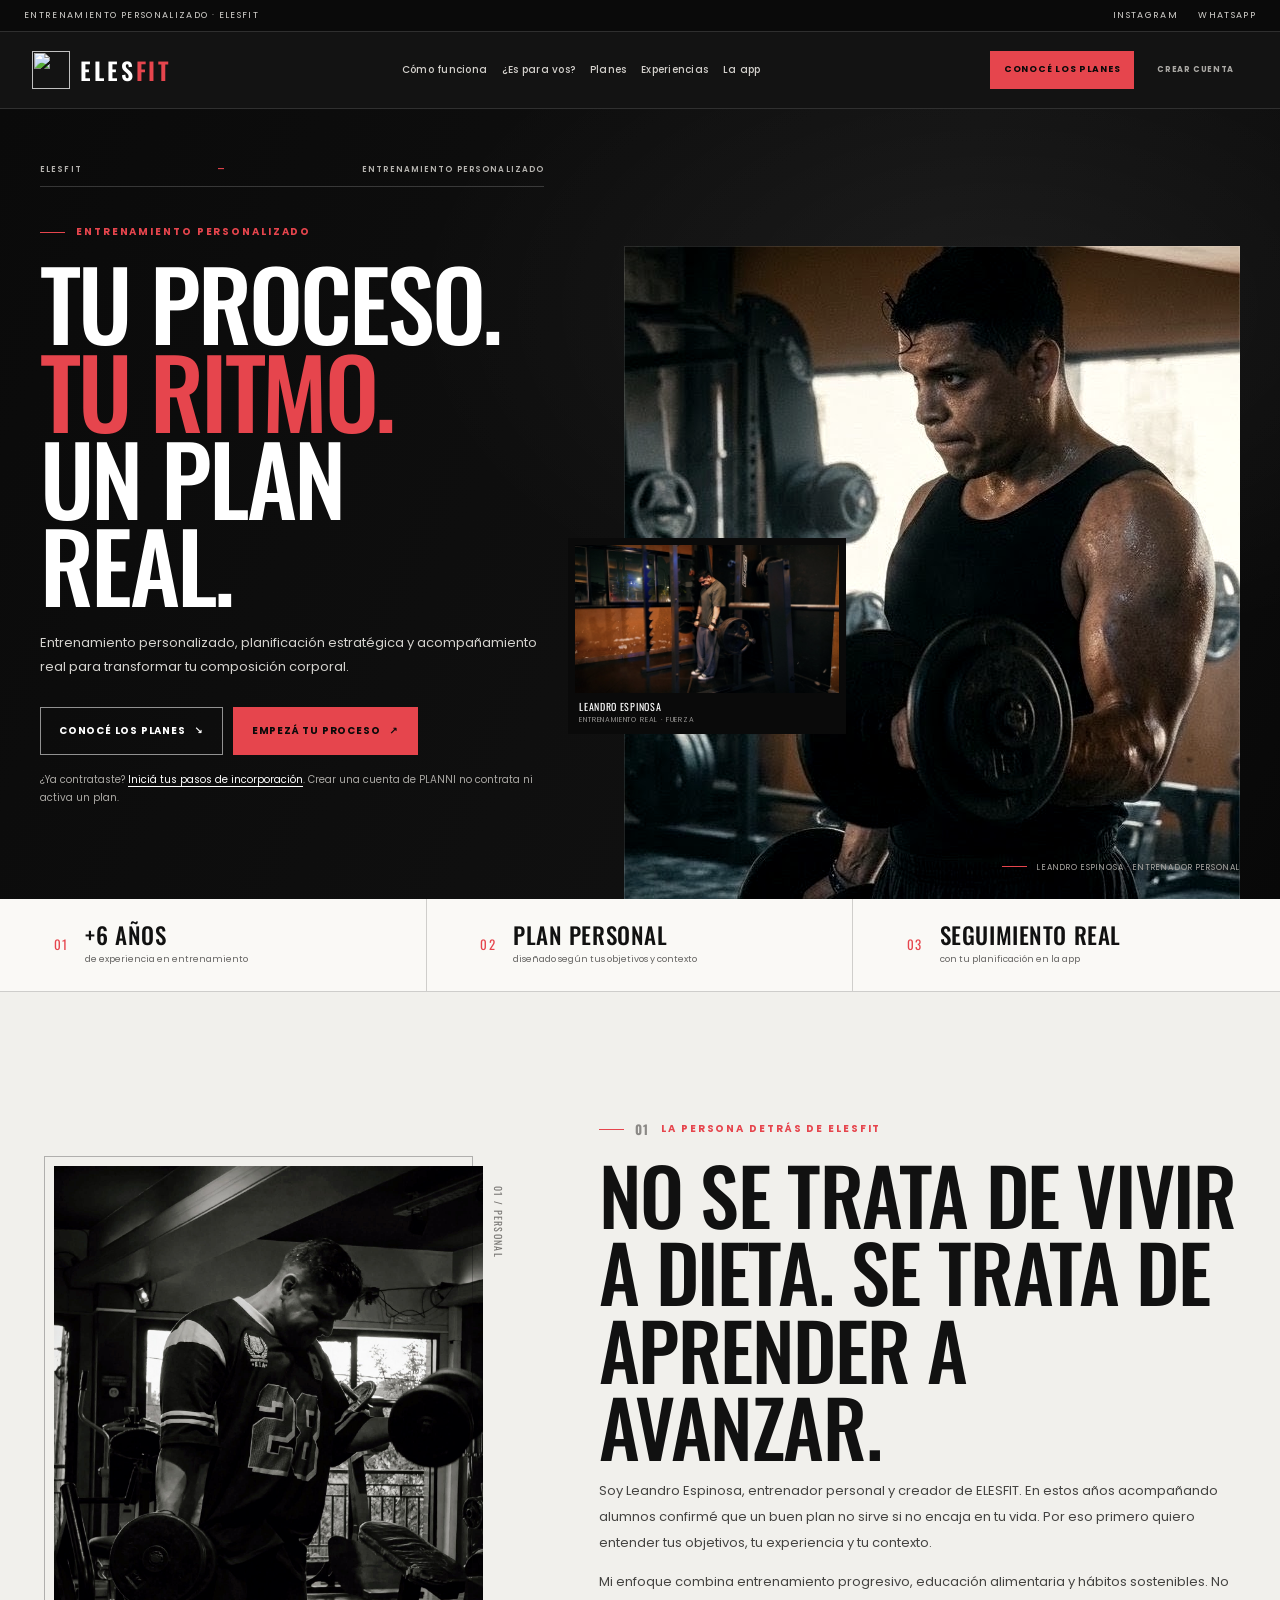
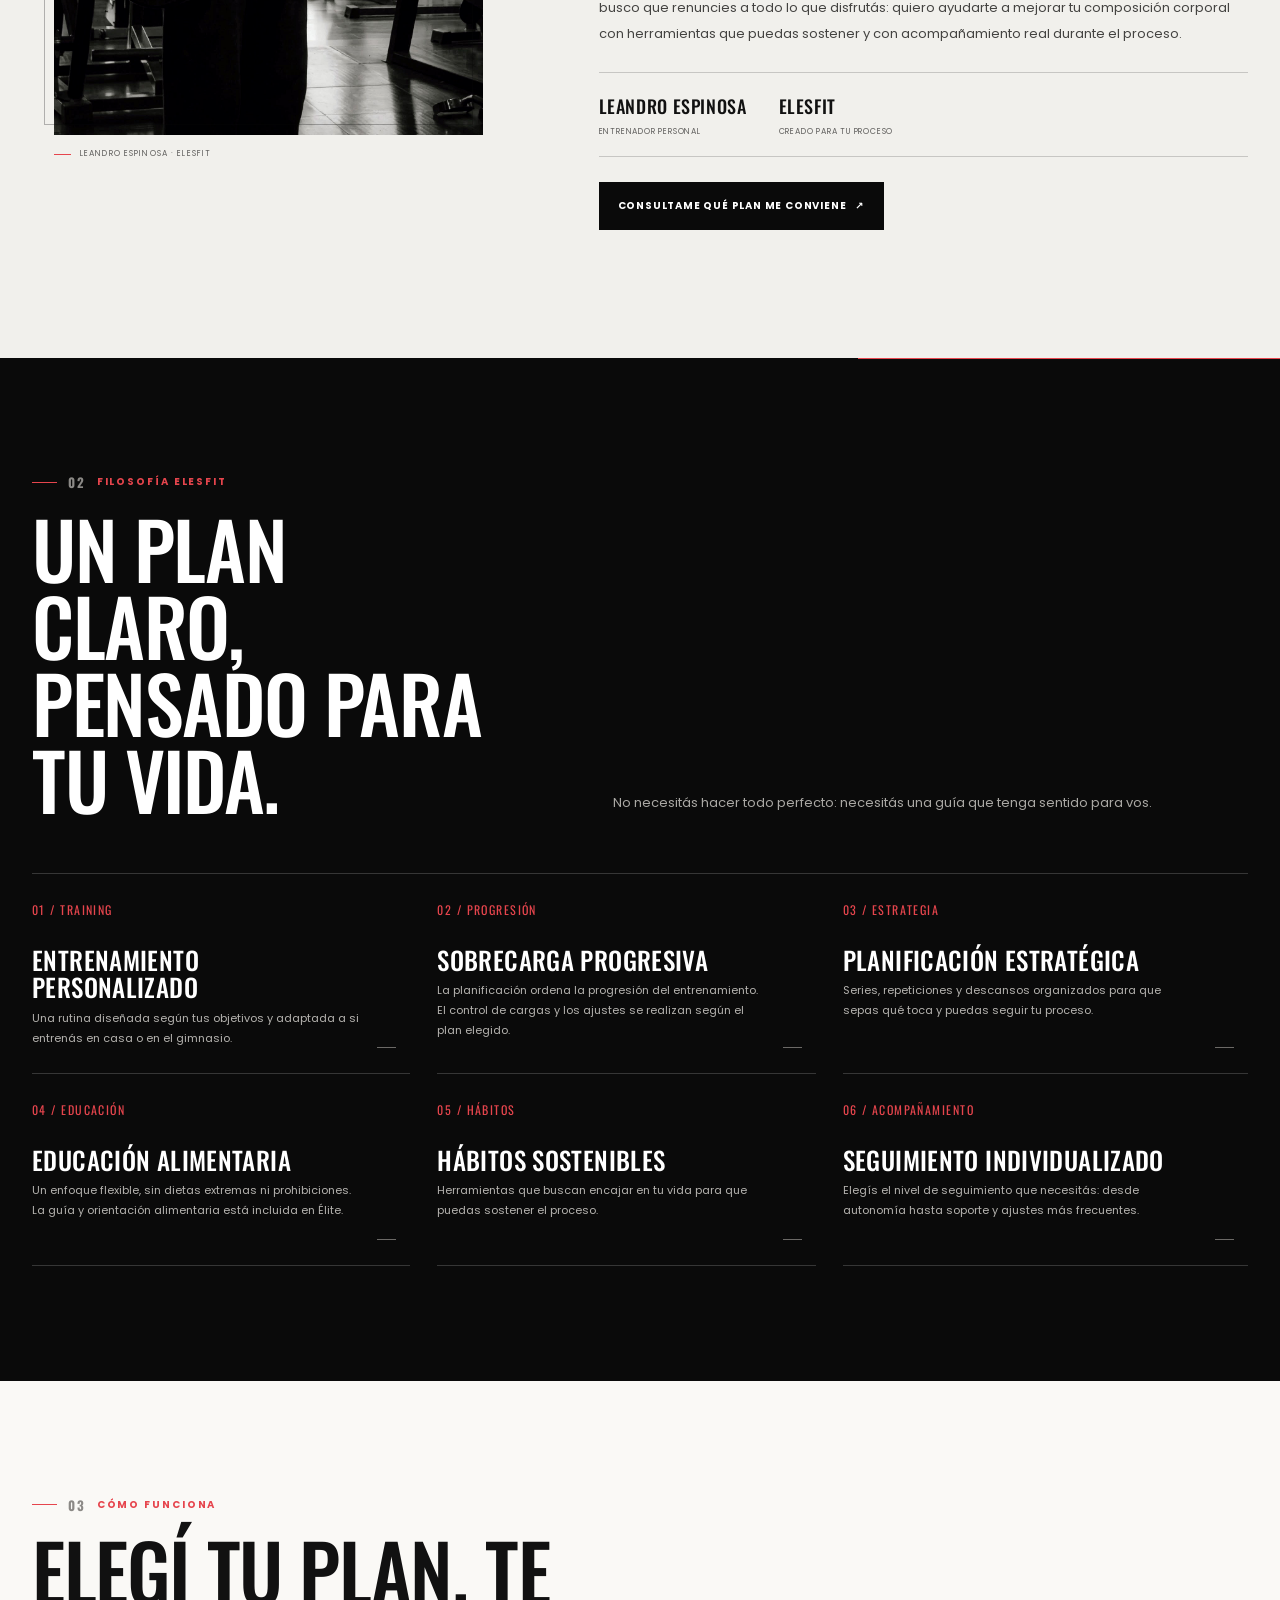
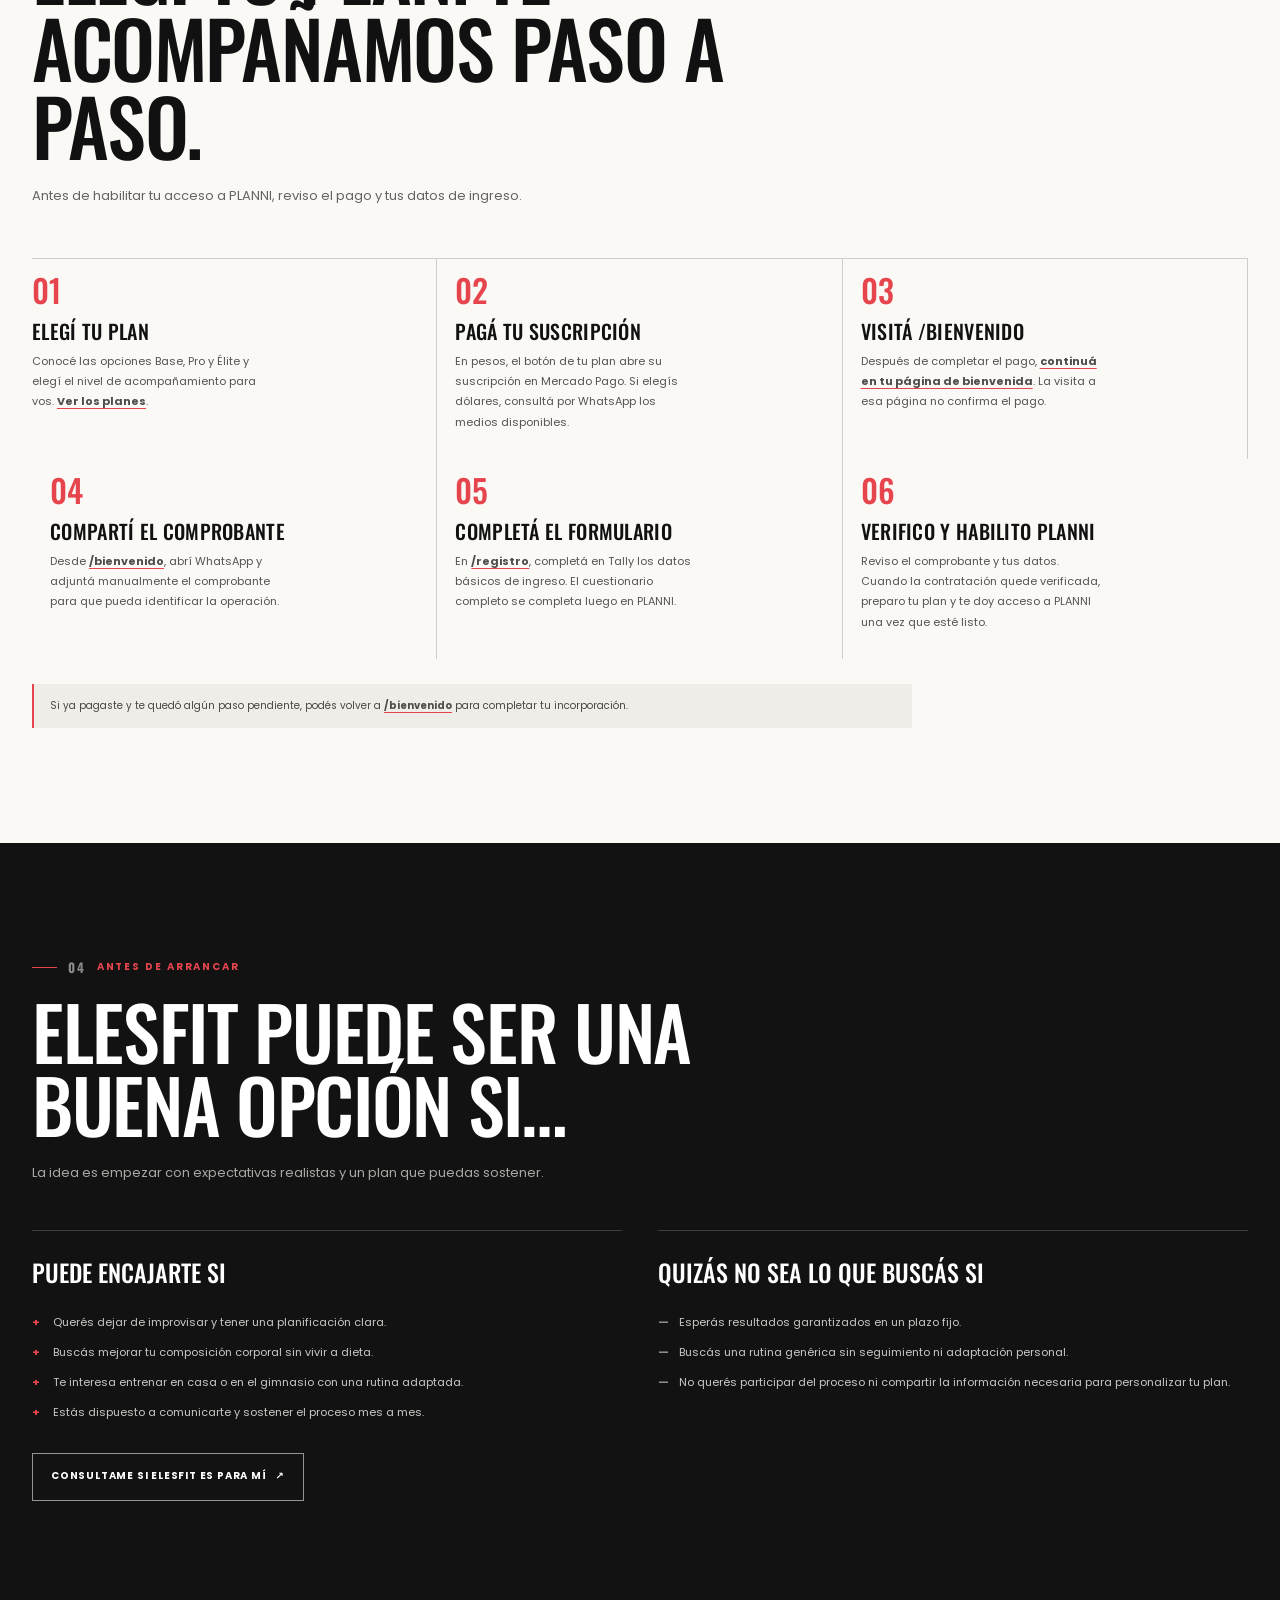
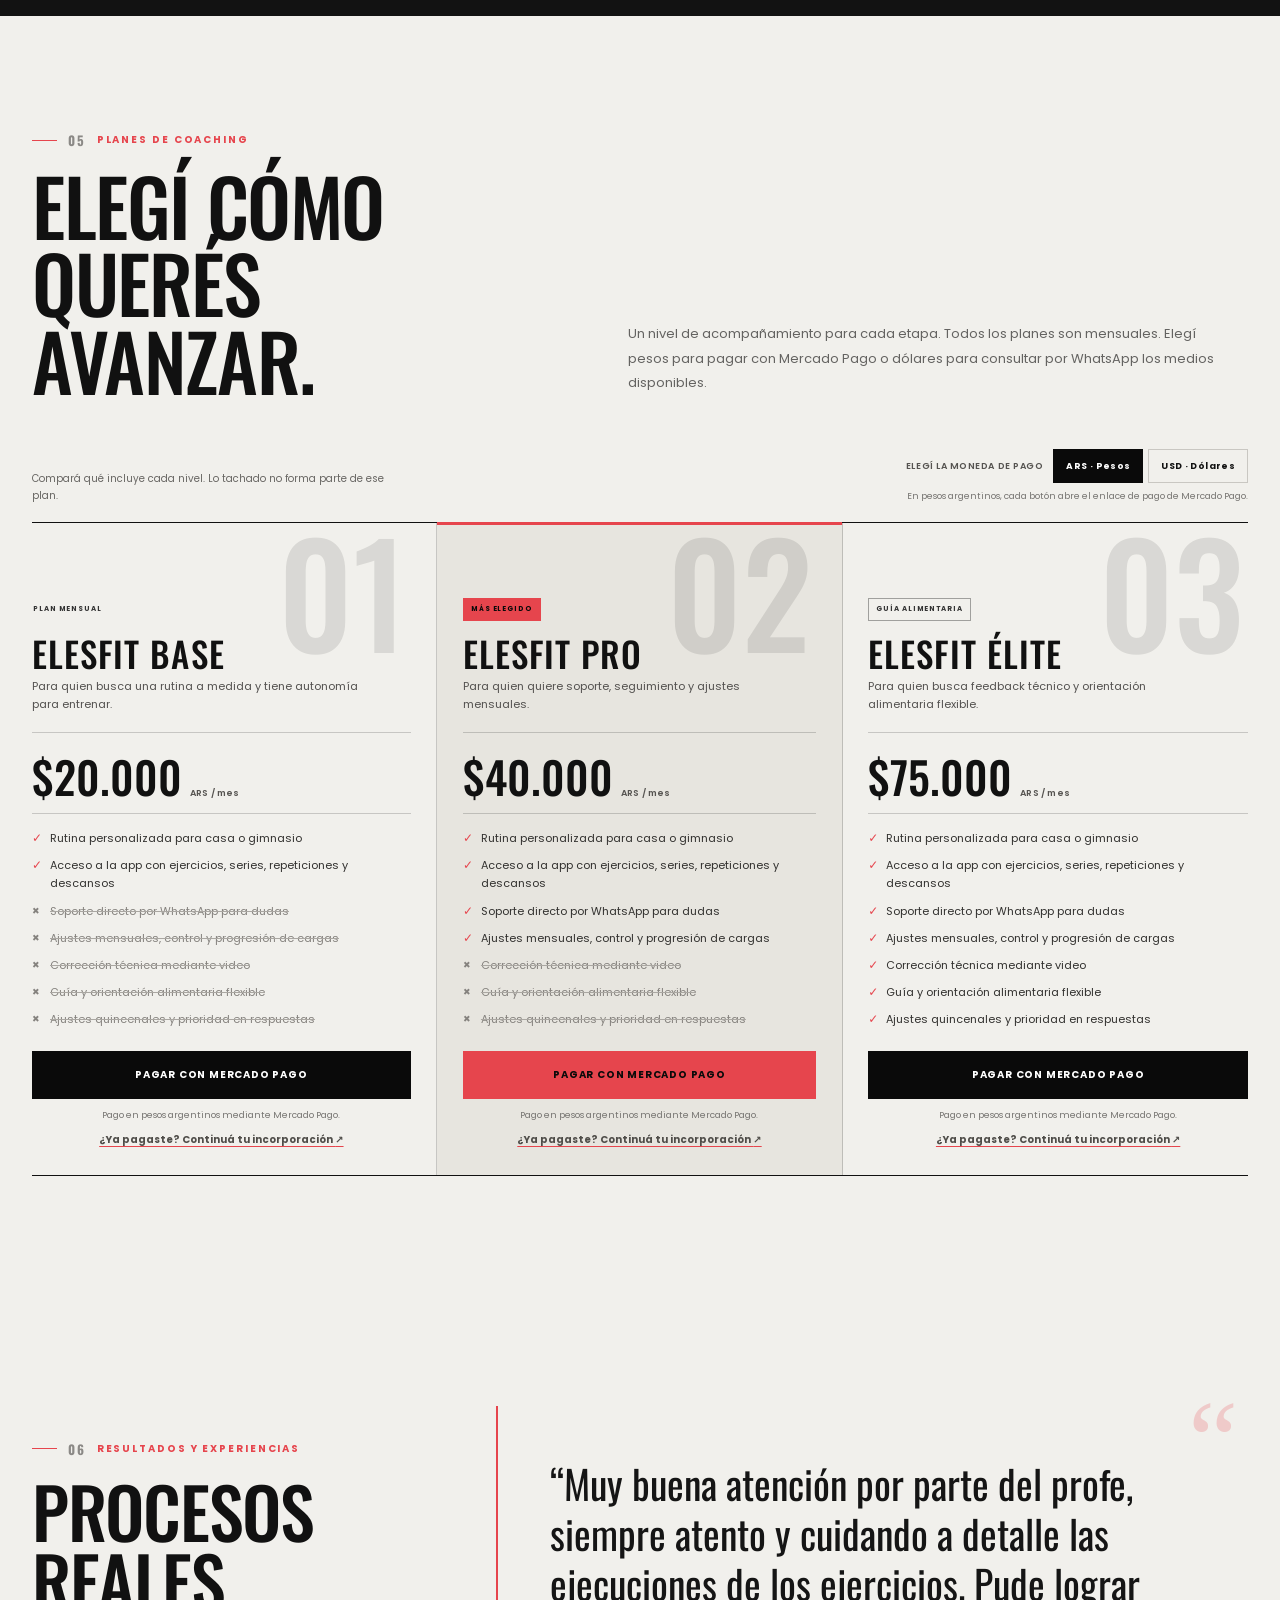
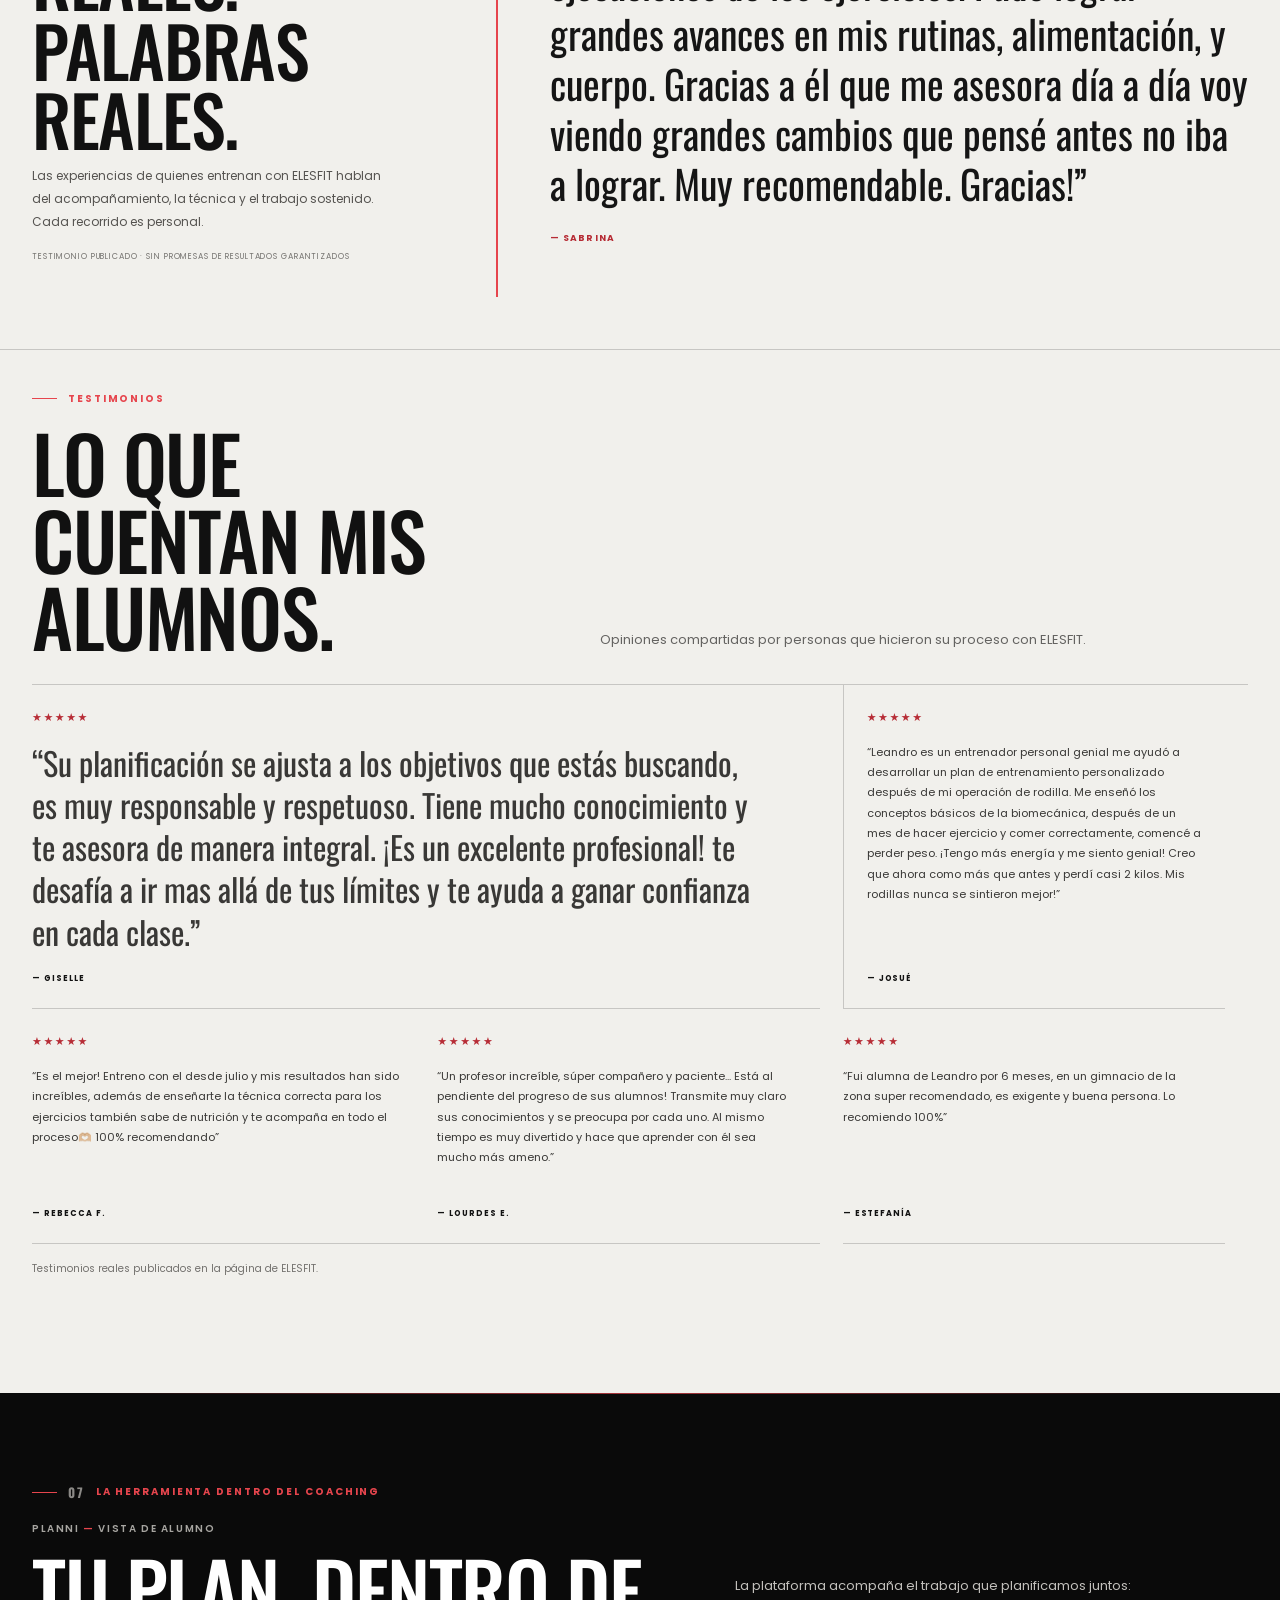
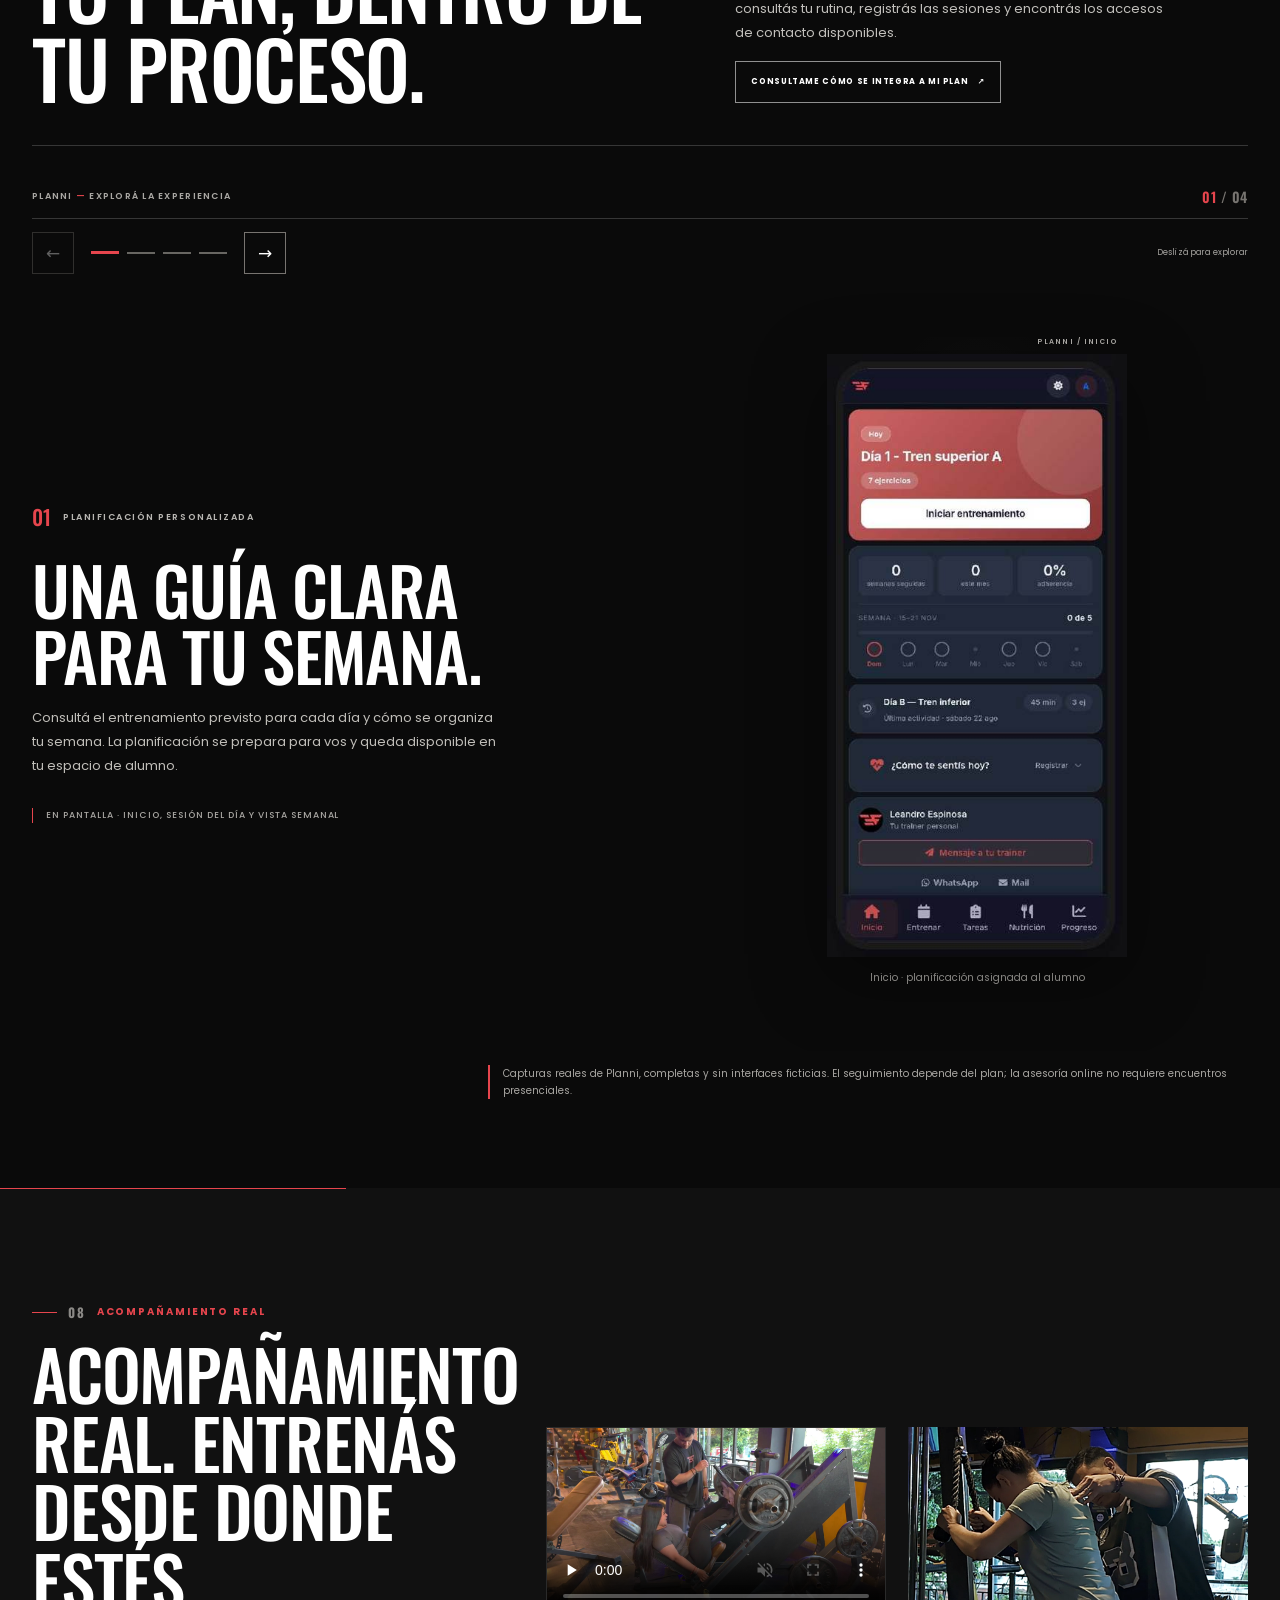
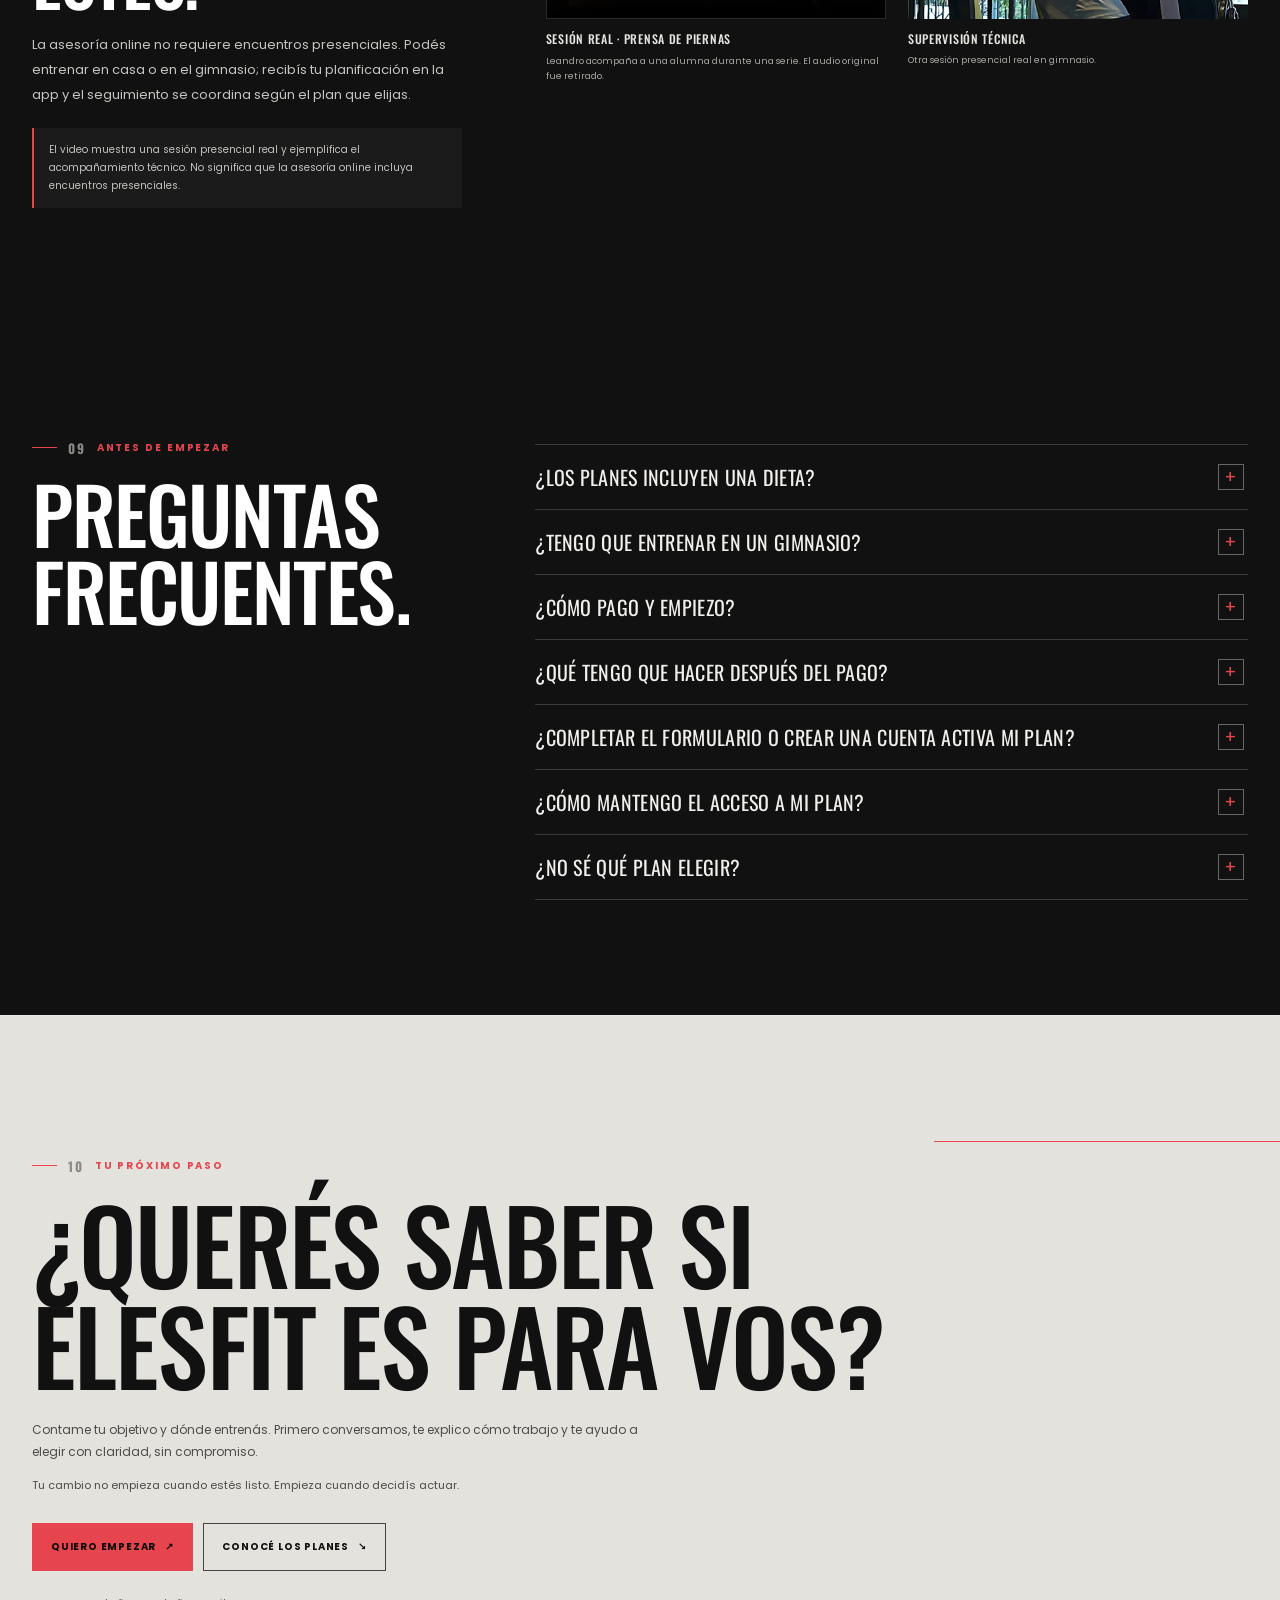
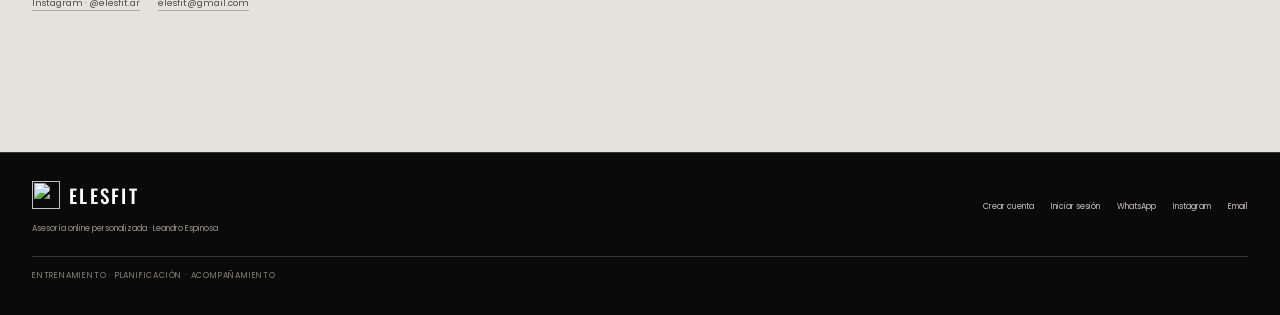
==== index.html @ 021db849 "fix: align ELESFIT onboarding and FAQ flow" ====
<!doctype html>
<html lang="es-AR">
<head>
  <meta charset="utf-8">
  <meta name="viewport" content="width=device-width, initial-scale=1">
  <meta name="theme-color" content="#0A0A0A">
  <meta name="author" content="Leandro Espinosa">
  <meta name="robots" content="index,follow">
  <title>ELESFIT | Entrenamiento personalizado online</title>
  <meta name="description" content="Entrenamiento personalizado, planificación estratégica y acompañamiento real para mejorar tu composición corporal con un plan sostenible y adaptado a vos.">
  <meta name="keywords" content="ELESFIT, entrenamiento personalizado, asesoría online, planificación de entrenamiento, entrenador personal, coaching online">
  <link rel="canonical" href="https://elesfit.com.ar/">
  <link rel="icon" type="image/png" href="https://cdn.planni.ar/sites/production/536/logo_1787467951.png">
  <link rel="preconnect" href="https://fonts.googleapis.com">
  <link rel="preconnect" href="https://fonts.gstatic.com" crossorigin>
  <link rel="preload" as="image" href="assets/leandro-training.jpg" fetchpriority="high">
  <link href="https://fonts.googleapis.com/css2?family=Oswald:wght@400;500;600;700&family=Poppins:wght@400;500;600;700;800&display=swap" rel="stylesheet">
  <link rel="stylesheet" href="styles.css">
  <meta property="og:type" content="website">
  <meta property="og:site_name" content="ELESFIT">
  <meta property="og:title" content="ELESFIT | Entrenamiento personalizado online">
  <meta property="og:description" content="Entrenamiento personalizado, planificación estratégica y acompañamiento real para mejorar tu composición corporal con un plan sostenible y adaptado a vos.">
  <meta property="og:url" content="https://elesfit.com.ar/">
  <meta property="og:image" content="https://elesfit.com.ar/assets/leandro-training.jpg">
  <meta property="og:locale" content="es_AR">
  <meta name="twitter:card" content="summary_large_image">
  <meta name="twitter:title" content="ELESFIT | Entrenamiento personalizado online">
  <meta name="twitter:description" content="Entrenamiento personalizado, planificación estratégica y acompañamiento real para mejorar tu composición corporal con un plan sostenible y adaptado a vos.">
  <meta name="twitter:image" content="https://elesfit.com.ar/assets/leandro-training.jpg">
  <script type="application/ld+json">{"@context":"https://schema.org","@type":"Person","@id":"https://elesfit.com.ar/#leandro-espinosa","name":"Leandro Espinosa","jobTitle":"Entrenador personal","url":"https://elesfit.com.ar/","image":"https://elesfit.com.ar/assets/leandro-portrait-editorial.jpg","worksFor":{"@type":"Organization","name":"ELESFIT","url":"https://elesfit.com.ar/"},"sameAs":["https://instagram.com/elesfit.ar"]}</script>
  <script type="application/ld+json">{"@context":"https://schema.org","@type":"FAQPage","mainEntity":[{"@type":"Question","name":"¿Los planes incluyen una dieta?","acceptedAnswer":{"@type":"Answer","text":"No son dietas rígidas. El plan Élite incluye guía y orientación alimentaria flexible, con foco en educación y hábitos sostenibles."}},{"@type":"Question","name":"¿Tengo que entrenar en un gimnasio?","acceptedAnswer":{"@type":"Answer","text":"No. La asesoría es online: podés entrenar en casa o en el gimnasio con una rutina personalizada. No hace falta que entrenemos presencialmente."}},{"@type":"Question","name":"¿Cómo pago y empiezo?","acceptedAnswer":{"@type":"Answer","text":"Elegí Base, Pro o Élite. En pesos, el botón del plan abre su suscripción en Mercado Pago. Si elegís dólares, el botón abre WhatsApp para consultar los medios disponibles. Después de pagar, visitá /bienvenido para continuar con tu incorporación."}},{"@type":"Question","name":"¿Qué tengo que hacer después del pago?","acceptedAnswer":{"@type":"Answer","text":"En /bienvenido, compartí manualmente el comprobante por WhatsApp y seguí el enlace a /registro para completar en Tally siete datos básicos. Revisaré el comprobante y tus datos. Una vez verificada la contratación, prepararé tu plan en PLANNI y te daré acceso cuando esté listo. La visita a la página no confirma el pago."}},{"@type":"Question","name":"¿Completar el formulario o crear una cuenta activa mi plan?","acceptedAnswer":{"@type":"Answer","text":"No. El formulario de ingreso no confirma el pago ni activa el acceso automáticamente. Primero reviso el comprobante y tus datos; cuando la contratación esté verificada, preparo tu plan y te otorgo acceso a PLANNI cuando esté listo. El cuestionario completo de evaluación se completa luego dentro de la plataforma."}},{"@type":"Question","name":"¿Cómo mantengo el acceso a mi plan?","acceptedAnswer":{"@type":"Answer","text":"La asesoría se organiza mes a mes. Para continuar con la asesoría, coordinamos el pago y el seguimiento mensual. Si no se renueva, el acceso al plan puede deshabilitarse. Consultame si necesitás conocer los detalles."}},{"@type":"Question","name":"¿No sé qué plan elegir?","acceptedAnswer":{"@type":"Answer","text":"Escribime y contame tu objetivo, dónde entrenás y qué tipo de acompañamiento buscás. Lo vemos juntos, sin compromiso."}}]}</script>
  <script src="script.js" defer></script>
  </head>
<body>
  <a class="skip-link" href="#contenido">Saltar al contenido</a>
  <div class="topbar">
    <p>Entrenamiento personalizado · ELESFIT</p>
    <nav class="topbar-social" aria-label="Redes sociales">
      <a href="https://instagram.com/elesfit.ar" aria-label="ELESFIT en Instagram">Instagram</a>
      <a href="https://wa.me/5491169128457" aria-label="Contactar a ELESFIT por WhatsApp">WhatsApp</a>
    </nav>
  </div>
  <header class="site-header">
    <div class="header-inner">
      <a class="brand" href="#inicio" aria-label="ELESFIT, inicio">
        <img src="https://cdn.planni.ar/sites/production/536/logo_1787467951.png" alt="" width="38" height="38">
        <span class="brand-word">ELES<span>FIT</span></span>
      </a>
      <nav class="desktop-nav" aria-label="Navegación principal"><a href="#metodo">Cómo funciona</a><a href="#para-quien">¿Es para vos?</a><a href="#planes">Planes</a><a href="#experiencias">Experiencias</a><a href="#app">La app</a></nav>
      <div class="header-actions">
        <a class="button button-primary header-cta" href="#planes">Conocé los planes</a>
        <a class="button button-outline header-cta header-account" href="https://elesfit.planni.ar/register">Crear cuenta</a>
        <details class="mobile-menu">
          <summary aria-label="Abrir menú de navegación"><span class="menu-icon" aria-hidden="true"><i></i><i></i></span></summary>
          <nav class="menu-panel" aria-label="Menú principal">
            <span class="menu-panel-label">Explorá ELESFIT</span>
            <a href="#metodo">Cómo funciona</a><a href="#para-quien">¿Es para vos?</a><a href="#planes">Planes de coaching</a><a href="#experiencias">Resultados y experiencias</a><a href="#app">Entrenamiento en la app</a>
            <span class="menu-panel-divider" aria-hidden="true"></span><span class="menu-panel-label">Acceso a la app</span>
            <a href="https://elesfit.planni.ar/register">Crear cuenta de alumno</a><a href="https://elesfit.planni.ar/login">Ya soy alumno · Iniciar sesión</a>
          </nav>
        </details>
      </div>
    </div>
  </header>
  <main id="contenido">
    <section class="hero" id="inicio" aria-labelledby="hero-title">
      <div class="hero-layout">
        <div class="hero-copy" data-reveal>
          <p class="hero-edition">ELESFIT <span>—</span> ENTRENAMIENTO PERSONALIZADO </p>
          <p class="section-kicker">Entrenamiento personalizado</p>
          <h1 id="hero-title"><span>Tu proceso.</span><em>Tu ritmo.</em><span>Un plan real.</span></h1>
          <p class="hero-lede">Entrenamiento personalizado, planificación estratégica y acompañamiento real para transformar tu composición corporal.</p>
          <div class="hero-actions"><a class="button button-outline" href="#planes">Conocé los planes <span aria-hidden="true">↘</span></a><a class="button button-primary" href="https://wa.me/5491169128457?text=Hola%20Lean%2C%20quiero%20consultarte%20por%20las%20asesor%C3%ADas%20ELESFIT.">Empezá tu proceso <span aria-hidden="true">↗</span></a></div>
          <p class="hero-note">¿Ya contrataste? <a href="/bienvenido/">Iniciá tus pasos de incorporación</a>. Crear una cuenta de PLANNI no contrata ni activa un plan.</p>
        </div>
        <div class="hero-media" aria-label="ELESFIT: Leandro Espinosa en el gimnasio">
          <figure class="hero-person" data-reveal>
            <img src="assets/leandro-training.jpg" alt="Leandro Espinosa entrenando con mancuernas en el gimnasio" width="1208" height="682" fetchpriority="high" decoding="async">
            <figcaption><span>Leandro Espinosa</span><span>Entrenador personal · ELESFIT</span></figcaption>
          </figure>
          <figure class="hero-detail" data-reveal>
            <img src="assets/leandro-with-bar.jpg" alt="Leandro Espinosa en un momento de entrenamiento de fuerza con barra" width="1080" height="608" decoding="async">
            <figcaption><span>Leandro Espinosa</span><span>Entrenamiento real · Fuerza</span></figcaption>
          </figure>

        </div>
        <div class="hero-signature">Leandro Espinosa · Entrenador personal</div>
      </div>
    </section>
    <section class="proof-strip" aria-label="ELESFIT en breve">
      <div class="proof-item"><span class="proof-index">01</span><div><strong>+6 años</strong><span>de experiencia en entrenamiento</span></div></div>
      <div class="proof-item"><span class="proof-index">02</span><div><strong>Plan personal</strong><span>diseñado según tus objetivos y contexto</span></div></div>
      <div class="proof-item"><span class="proof-index">03</span><div><strong>Seguimiento real</strong><span>con tu planificación en la app</span></div></div>
    </section>

<section class="about section-pad wrap" id="sobre-mi" aria-labelledby="about-title">
      <div class="about-visual" data-reveal>
        <div class="about-photo-frame"><img class="about-photo" src="assets/leandro-portrait-editorial.jpg" alt="Leandro Espinosa entrenando con mancuernas en el gimnasio" width="1376" height="1824" loading="lazy" decoding="async"></div>
        <p class="photo-caption">Leandro Espinosa · ELESFIT</p>
        <span class="about-visual-index" aria-hidden="true">01 / PERSONAL</span>
      </div>
      <div class="about-content" data-reveal>
        <p class="section-kicker"><span class="section-number">01</span> La persona detrás de ELESFIT</p>
        <h2 class="section-title" id="about-title">No se trata de vivir a dieta. Se trata de aprender a avanzar.</h2>
        <p>Soy Leandro Espinosa, entrenador personal y creador de ELESFIT. En estos años acompañando alumnos confirmé que un buen plan no sirve si no encaja en tu vida. Por eso primero quiero entender tus objetivos, tu experiencia y tu contexto.</p>
        <p>Mi enfoque combina entrenamiento progresivo, educación alimentaria y hábitos sostenibles. No busco que renuncies a todo lo que disfrutás: quiero ayudarte a mejorar tu composición corporal con herramientas que puedas sostener y con acompañamiento real durante el proceso.</p>
        <div class="about-signoff"><div><strong>Leandro Espinosa</strong><span>Entrenador personal</span></div><div><strong>ELESFIT</strong><span>Creado para tu proceso</span></div></div>
        <a class="button button-dark" href="https://wa.me/5491169128457?text=Hola%20Lean%2C%20quiero%20saber%20qu%C3%A9%20plan%20ELESFIT%20me%20conviene.">Consultame qué plan me conviene <span aria-hidden="true">↗</span></a>
      </div>
    </section>

<section class="philosophy section-pad" id="enfoque" aria-labelledby="philosophy-title">
      <div class="wrap philosophy-inner">
        <div class="philosophy-heading" data-reveal><p class="section-kicker"><span class="section-number">02</span> Filosofía ELESFIT</p><h2 class="section-title" id="philosophy-title">Un plan claro, pensado para tu vida.</h2><p class="section-lede">No necesitás hacer todo perfecto: necesitás una guía que tenga sentido para vos.</p></div>
        <div class="pillar-grid">
          <article class="pillar" data-reveal><span class="pillar-index">01 / TRAINING</span><h3>Entrenamiento personalizado</h3><p>Una rutina diseñada según tus objetivos y adaptada a si entrenás en casa o en el gimnasio.</p></article>
          <article class="pillar" data-reveal><span class="pillar-index">02 / PROGRESIÓN</span><h3>Sobrecarga progresiva</h3><p>La planificación ordena la progresión del entrenamiento. El control de cargas y los ajustes se realizan según el plan elegido.</p></article>
          <article class="pillar" data-reveal><span class="pillar-index">03 / ESTRATEGIA</span><h3>Planificación estratégica</h3><p>Series, repeticiones y descansos organizados para que sepas qué toca y puedas seguir tu proceso.</p></article>
          <article class="pillar" data-reveal><span class="pillar-index">04 / EDUCACIÓN</span><h3>Educación alimentaria</h3><p>Un enfoque flexible, sin dietas extremas ni prohibiciones. La guía y orientación alimentaria está incluida en Élite.</p></article>
          <article class="pillar" data-reveal><span class="pillar-index">05 / HÁBITOS</span><h3>Hábitos sostenibles</h3><p>Herramientas que buscan encajar en tu vida para que puedas sostener el proceso.</p></article>
          <article class="pillar" data-reveal><span class="pillar-index">06 / ACOMPAÑAMIENTO</span><h3>Seguimiento individualizado</h3><p>Elegís el nivel de seguimiento que necesitás: desde autonomía hasta soporte y ajustes más frecuentes.</p></article>
        </div>
      </div>
    </section>

<section class="method section-pad" id="metodo" aria-labelledby="method-title">
      <div class="wrap">
        <div class="method-intro" data-reveal><p class="section-kicker"><span class="section-number">03</span> Cómo funciona</p><h2 class="section-title" id="method-title">Elegí tu plan. Te acompañamos paso a paso.</h2><p class="section-lede">Antes de habilitar tu acceso a PLANNI, reviso el pago y tus datos de ingreso.</p></div>
        <div class="method-track">
          <article class="method-step" data-step="01" data-reveal><h3>Elegí tu plan</h3><p>Conocé las opciones Base, Pro y Élite y elegí el nivel de acompañamiento para vos. <a class="method-step-link" href="#planes">Ver los planes</a>.</p></article>
          <article class="method-step" data-step="02" data-reveal><h3>Pagá tu suscripción</h3><p>En pesos, el botón de tu plan abre su suscripción en Mercado Pago. Si elegís dólares, consultá por WhatsApp los medios disponibles.</p></article>
          <article class="method-step" data-step="03" data-reveal><h3>Visitá /bienvenido</h3><p>Después de completar el pago, <a class="method-step-link" href="/bienvenido/">continuá en tu página de bienvenida</a>. La visita a esa página no confirma el pago.</p></article>
          <article class="method-step" data-step="04" data-reveal><h3>Compartí el comprobante</h3><p>Desde <a class="method-step-link" href="/bienvenido/">/bienvenido</a>, abrí WhatsApp y adjuntá manualmente el comprobante para que pueda identificar la operación.</p></article>
          <article class="method-step" data-step="05" data-reveal><h3>Completá el formulario</h3><p>En <a class="method-step-link" href="/registro/">/registro</a>, completá en Tally los datos básicos de ingreso. El cuestionario completo se completa luego en PLANNI.</p></article>
          <article class="method-step" data-step="06" data-reveal><h3>Verifico y habilito PLANNI</h3><p>Reviso el comprobante y tus datos. Cuando la contratación quede verificada, preparo tu plan y te doy acceso a PLANNI una vez que esté listo.</p></article>
        </div>
        <p class="process-note">Si ya pagaste y te quedó algún paso pendiente, podés volver a <a class="method-step-link" href="/bienvenido/">/bienvenido</a> para completar tu incorporación.</p>
      </div>
    </section>

<section class="fit-section section-pad" id="para-quien" aria-labelledby="fit-title">
      <div class="wrap">
        <div class="fit-intro" data-reveal><p class="section-kicker"><span class="section-number">04</span> Antes de arrancar</p><h2 class="section-title" id="fit-title">ELESFIT puede ser una buena opción si…</h2><p class="section-lede">La idea es empezar con expectativas realistas y un plan que puedas sostener.</p></div>
        <div class="fit-grid"><article class="fit-column" data-reveal><h3>Puede encajarte si</h3><ul><li>Querés dejar de improvisar y tener una planificación clara.</li><li>Buscás mejorar tu composición corporal sin vivir a dieta.</li><li>Te interesa entrenar en casa o en el gimnasio con una rutina adaptada.</li><li>Estás dispuesto a comunicarte y sostener el proceso mes a mes.</li></ul></article><article class="fit-column is-not" data-reveal><h3>Quizás no sea lo que buscás si</h3><ul><li>Esperás resultados garantizados en un plazo fijo.</li><li>Buscás una rutina genérica sin seguimiento ni adaptación personal.</li><li>No querés participar del proceso ni compartir la información necesaria para personalizar tu plan.</li></ul></article></div>
      <a class="button button-outline fit-cta" href="https://wa.me/5491169128457?text=Hola%20Lean%2C%20quiero%20consultarte%20si%20ELESFIT%20es%20para%20m%C3%AD.">Consultame si ELESFIT es para mí <span aria-hidden="true">↗</span></a>
    </div>
  </section>

<section class="plans section-pad" id="planes" aria-labelledby="plans-title">
      <div class="wrap">
        <div class="section-head plans-heading" data-reveal>
          <p class="section-kicker"><span class="section-number">05</span> Planes de coaching</p>
          <h2 class="section-title" id="plans-title">Elegí cómo querés avanzar.</h2>
          <p class="section-lede">Un nivel de acompañamiento para cada etapa. Todos los planes son mensuales. Elegí pesos para pagar con Mercado Pago o dólares para consultar por WhatsApp los medios disponibles.</p>
        </div>

        <div class="plans-tools">
          <p class="plans-compare-note">Compará qué incluye cada nivel. Lo tachado no forma parte de ese plan.</p>
          <div class="plans-currency" data-currency-switcher>
            <div class="currency-control" role="group" aria-label="Elegir moneda de los planes">
              <span class="currency-label">Elegí la moneda de pago</span>
              <button type="button" data-currency-value="ars" aria-pressed="true">ARS · Pesos</button>
              <button type="button" data-currency-value="usd" aria-pressed="false">USD · Dólares</button>
            </div>
            <p class="plans-currency-note" data-currency-note aria-live="polite">En pesos argentinos, cada botón abre el checkout seguro de Mercado Pago.</p>
          </div>
        </div>

        <div class="plans-grid">
          <article class="plan-card" data-reveal data-plan-card data-plan-name="ELESFIT Base" data-price-ars="$20.000" data-price-usd="USD 25" data-mp-url="https://mpago.la/1ynkFtq">
            <div class="plan-cover"><span class="plan-index" aria-hidden="true">01</span><div class="plan-cover-content"><span class="plan-badge plan-badge-quiet">Plan mensual</span><h3>ELESFIT Base</h3><p class="plan-for">Para quien busca una rutina a medida y tiene autonomía para entrenar.</p></div></div>
            <div class="plan-body">
              <p class="plan-price"><span data-plan-price>$20.000</span> <small data-plan-period>ARS / mes</small></p>
              <hr class="plan-divider">
              <ul class="plan-features" aria-label="Prestaciones del plan ELESFIT Base">
                <li data-feature-state="included"><span class="plan-feature-mark" aria-hidden="true">✓</span><span class="plan-feature-text">Rutina personalizada para casa o gimnasio</span></li>
                <li data-feature-state="included"><span class="plan-feature-mark" aria-hidden="true">✓</span><span class="plan-feature-text">Acceso a la app con ejercicios, series, repeticiones y descansos</span></li>
                <li data-feature-state="excluded"><span class="plan-feature-mark" aria-hidden="true">×</span><span class="plan-feature-text"><span class="plan-feature-sr">No incluido: </span>Soporte directo por WhatsApp para dudas</span></li>
                <li data-feature-state="excluded"><span class="plan-feature-mark" aria-hidden="true">×</span><span class="plan-feature-text"><span class="plan-feature-sr">No incluido: </span>Ajustes mensuales, control y progresión de cargas</span></li>
                <li data-feature-state="excluded"><span class="plan-feature-mark" aria-hidden="true">×</span><span class="plan-feature-text"><span class="plan-feature-sr">No incluido: </span>Corrección técnica mediante video</span></li>
                <li data-feature-state="excluded"><span class="plan-feature-mark" aria-hidden="true">×</span><span class="plan-feature-text"><span class="plan-feature-sr">No incluido: </span>Guía y orientación alimentaria flexible</span></li>
                <li data-feature-state="excluded"><span class="plan-feature-mark" aria-hidden="true">×</span><span class="plan-feature-text"><span class="plan-feature-sr">No incluido: </span>Ajustes quincenales y prioridad en respuestas</span></li>
              </ul>
              <a class="button button-dark plan-cta" data-plan-cta href="https://mpago.la/1ynkFtq" target="_blank" rel="noopener">Pagar con Mercado Pago</a>
              <p class="plan-note" data-plan-note>Pago en pesos argentinos mediante Mercado Pago.</p><a class="plan-onboarding-link" href="/bienvenido/?plan=base">¿Ya pagaste? Continuá tu incorporación <span aria-hidden="true">↗</span></a>
            </div>
          </article>

          <article class="plan-card is-featured" data-reveal data-plan-card data-plan-name="ELESFIT Pro" data-price-ars="$40.000" data-price-usd="USD 45" data-mp-url="https://mpago.la/1rNzmjq">
            <div class="plan-cover"><span class="plan-index" aria-hidden="true">02</span><div class="plan-cover-content"><span class="plan-badge">Más elegido</span><h3>ELESFIT Pro</h3><p class="plan-for">Para quien quiere soporte, seguimiento y ajustes mensuales.</p></div></div>
            <div class="plan-body">
              <p class="plan-price"><span data-plan-price>$40.000</span> <small data-plan-period>ARS / mes</small></p>
              <hr class="plan-divider">
              <ul class="plan-features" aria-label="Prestaciones del plan ELESFIT Pro">
                <li data-feature-state="included"><span class="plan-feature-mark" aria-hidden="true">✓</span><span class="plan-feature-text">Rutina personalizada para casa o gimnasio</span></li>
                <li data-feature-state="included"><span class="plan-feature-mark" aria-hidden="true">✓</span><span class="plan-feature-text">Acceso a la app con ejercicios, series, repeticiones y descansos</span></li>
                <li data-feature-state="included"><span class="plan-feature-mark" aria-hidden="true">✓</span><span class="plan-feature-text">Soporte directo por WhatsApp para dudas</span></li>
                <li data-feature-state="included"><span class="plan-feature-mark" aria-hidden="true">✓</span><span class="plan-feature-text">Ajustes mensuales, control y progresión de cargas</span></li>
                <li data-feature-state="excluded"><span class="plan-feature-mark" aria-hidden="true">×</span><span class="plan-feature-text"><span class="plan-feature-sr">No incluido: </span>Corrección técnica mediante video</span></li>
                <li data-feature-state="excluded"><span class="plan-feature-mark" aria-hidden="true">×</span><span class="plan-feature-text"><span class="plan-feature-sr">No incluido: </span>Guía y orientación alimentaria flexible</span></li>
                <li data-feature-state="excluded"><span class="plan-feature-mark" aria-hidden="true">×</span><span class="plan-feature-text"><span class="plan-feature-sr">No incluido: </span>Ajustes quincenales y prioridad en respuestas</span></li>
              </ul>
              <a class="button button-primary plan-cta" data-plan-cta href="https://mpago.la/1rNzmjq" target="_blank" rel="noopener">Pagar con Mercado Pago</a>
              <p class="plan-note" data-plan-note>Pago en pesos argentinos mediante Mercado Pago.</p><a class="plan-onboarding-link" href="/bienvenido/?plan=pro">¿Ya pagaste? Continuá tu incorporación <span aria-hidden="true">↗</span></a>
            </div>
          </article>

          <article class="plan-card" data-reveal data-plan-card data-plan-name="ELESFIT Élite" data-price-ars="$75.000" data-price-usd="USD 80" data-mp-url="https://mpago.la/1Wg2TU6">
            <div class="plan-cover"><span class="plan-index" aria-hidden="true">03</span><div class="plan-cover-content"><span class="plan-badge">Guía alimentaria</span><h3>ELESFIT Élite</h3><p class="plan-for">Para quien busca feedback técnico y orientación alimentaria flexible.</p></div></div>
            <div class="plan-body">
              <p class="plan-price"><span data-plan-price>$75.000</span> <small data-plan-period>ARS / mes</small></p>
              <hr class="plan-divider">
              <ul class="plan-features" aria-label="Prestaciones del plan ELESFIT Élite">
                <li data-feature-state="included"><span class="plan-feature-mark" aria-hidden="true">✓</span><span class="plan-feature-text">Rutina personalizada para casa o gimnasio</span></li>
                <li data-feature-state="included"><span class="plan-feature-mark" aria-hidden="true">✓</span><span class="plan-feature-text">Acceso a la app con ejercicios, series, repeticiones y descansos</span></li>
                <li data-feature-state="included"><span class="plan-feature-mark" aria-hidden="true">✓</span><span class="plan-feature-text">Soporte directo por WhatsApp para dudas</span></li>
                <li data-feature-state="included"><span class="plan-feature-mark" aria-hidden="true">✓</span><span class="plan-feature-text">Ajustes mensuales, control y progresión de cargas</span></li>
                <li data-feature-state="included"><span class="plan-feature-mark" aria-hidden="true">✓</span><span class="plan-feature-text">Corrección técnica mediante video</span></li>
                <li data-feature-state="included"><span class="plan-feature-mark" aria-hidden="true">✓</span><span class="plan-feature-text">Guía y orientación alimentaria flexible</span></li>
                <li data-feature-state="included"><span class="plan-feature-mark" aria-hidden="true">✓</span><span class="plan-feature-text">Ajustes quincenales y prioridad en respuestas</span></li>
              </ul>
              <a class="button button-dark plan-cta" data-plan-cta href="https://mpago.la/1Wg2TU6" target="_blank" rel="noopener">Pagar con Mercado Pago</a>
              <p class="plan-note" data-plan-note>Pago en pesos argentinos mediante Mercado Pago.</p><a class="plan-onboarding-link" href="/bienvenido/?plan=elite">¿Ya pagaste? Continuá tu incorporación <span aria-hidden="true">↗</span></a>
            </div>
          </article>
        </div>
      </div>
    </section>

<section class="experiences section-pad" id="experiencias" aria-labelledby="experiences-title">
      <div class="wrap experience-layout">
        <div class="experience-copy" data-reveal><p class="section-kicker"><span class="section-number">06</span> Resultados y experiencias</p><h2 class="section-title" id="experiences-title">Procesos reales. Palabras reales.</h2><p>Las experiencias de quienes entrenan con ELESFIT hablan del acompañamiento, la técnica y el trabajo sostenido. Cada recorrido es personal.</p><span class="experience-caption">Testimonio publicado · sin promesas de resultados garantizados</span></div>
        <div class="experience-quote" data-reveal><span class="quote-mark" aria-hidden="true">“</span><blockquote><p>“Muy buena atención por parte del profe, siempre atento y cuidando a detalle las ejecuciones de los ejercicios. Pude lograr grandes avances en mis rutinas, alimentación, y cuerpo. Gracias a él que me asesora día a día voy viendo grandes cambios que pensé antes no iba a lograr. Muy recomendable. Gracias!”</p><cite>— Sabrina</cite></blockquote></div>
      </div>

<section class="testimonials testimonial-subsection" id="testimonios" aria-labelledby="testimonials-title">
      <div class="wrap">
        <div class="section-head" data-reveal><p class="section-kicker">Testimonios</p><h2 class="section-title" id="testimonials-title">Lo que cuentan mis alumnos.</h2><p class="section-lede">Opiniones compartidas por personas que hicieron su proceso con ELESFIT.</p></div>
        <div class="testimonial-grid">
          <article class="testimonial-card is-featured" data-reveal><div class="rating" role="img" aria-label="Calificación: 5 de 5 estrellas"><span aria-hidden="true">★★★★★</span></div><blockquote>“Su planificación se ajusta a los objetivos que estás buscando, es muy responsable y respetuoso. Tiene mucho conocimiento y te asesora de manera integral. ¡Es un excelente profesional! te desafía a ir mas allá de tus límites y te ayuda a ganar confianza en cada clase.”</blockquote><cite>— Giselle</cite></article>
          <article class="testimonial-card" data-reveal><div class="rating" role="img" aria-label="Calificación: 5 de 5 estrellas"><span aria-hidden="true">★★★★★</span></div><blockquote>“Leandro es un entrenador personal genial me ayudó a desarrollar un plan de entrenamiento personalizado después de mi operación de rodilla. Me enseñó los conceptos básicos de la biomecánica, después de un mes de hacer ejercicio y comer correctamente, comencé a perder peso. ¡Tengo más energía y me siento genial! Creo que ahora como más que antes y perdí casi 2 kilos. Mis rodillas nunca se sintieron mejor!”</blockquote><cite>— Josué</cite></article>
          <article class="testimonial-card" data-reveal><div class="rating" role="img" aria-label="Calificación: 5 de 5 estrellas"><span aria-hidden="true">★★★★★</span></div><blockquote>“Es el mejor! Entreno con el desde julio y mis resultados han sido increíbles, además de enseñarte la técnica correcta para los ejercicios también sabe de nutrición y te acompaña en todo el proceso🫶🏼 100% recomendando”</blockquote><cite>— Rebecca F.</cite></article>
          <article class="testimonial-card" data-reveal><div class="rating" role="img" aria-label="Calificación: 5 de 5 estrellas"><span aria-hidden="true">★★★★★</span></div><blockquote>“Un profesor increíble, súper compañero y paciente... Está al pendiente del progreso de sus alumnos! Transmite muy claro sus conocimientos y se preocupa por cada uno. Al mismo tiempo es muy divertido y hace que aprender con él sea mucho más ameno.”</blockquote><cite>— Lourdes E.</cite></article>
          <article class="testimonial-card" data-reveal><div class="rating" role="img" aria-label="Calificación: 5 de 5 estrellas"><span aria-hidden="true">★★★★★</span></div><blockquote>“Fui alumna de Leandro por 6 meses, en un gimnacio de la zona super recomendado, es exigente y buena persona. Lo recomiendo 100%”</blockquote><cite>— Estefanía</cite></article>
        </div>
        <p class="testimonial-note">Testimonios reales publicados en la página de ELESFIT.</p>
      </div>
    </section>
</section>

<section class="app-section section-pad" id="app" aria-labelledby="app-title">
      <div class="wrap app-showcase">
        <header class="app-intro" data-reveal>
          <p class="section-kicker"><span class="section-number">07</span> La herramienta dentro del coaching</p>
          <div class="app-intro-grid">
            <div><p class="app-subline">PLANNI <span>—</span> VISTA DE ALUMNO</p><h2 class="section-title" id="app-title">Tu plan, dentro de tu proceso.</h2></div>
            <div class="app-intro-aside"><p>La plataforma acompaña el trabajo que planificamos juntos: consultás tu rutina, registrás las sesiones y encontrás los accesos de contacto disponibles.</p><a class="button button-outline" href="https://wa.me/5491169128457?text=Hola%20Lean%2C%20quiero%20ver%20c%C3%B3mo%20funciona%20Planni%20en%20ELESFIT.">Consultame cómo se integra a mi plan <span aria-hidden="true">↗</span></a></div>
          </div>
        </header>

        <div class="app-slider" data-app-slider role="region" aria-roledescription="carrusel" aria-label="Funciones reales de Planni dentro de la asesoría ELESFIT">
          <div class="app-slider-meta"><p>PLANNI <span>—</span> EXPLORÁ LA EXPERIENCIA</p><p class="app-slider-count" aria-live="polite"><span data-slider-current>01</span><span> / 04</span></p></div>
          <div class="app-slider-controls">
            <button type="button" class="app-slider-arrow" data-slider-prev aria-label="Ver función anterior" disabled>←</button>
            <div class="app-slider-dots" role="group" aria-label="Elegir función">
              <button type="button" data-slider-to="0" aria-label="Ver planificación personalizada" aria-current="true"></button>
              <button type="button" data-slider-to="1" aria-label="Ver entrenamiento"></button>
              <button type="button" data-slider-to="2" aria-label="Ver seguimiento"></button>
              <button type="button" data-slider-to="3" aria-label="Ver acompañamiento y contacto"></button>
            </div>
            <button type="button" class="app-slider-arrow" data-slider-next aria-label="Ver función siguiente">→</button>
            <span class="app-slider-hint">Deslizá para explorar</span>
          </div>
          <div class="app-slider-viewport" data-slider-viewport tabindex="0" aria-label="Deslizá o usá las flechas del teclado para cambiar de función">
            <div class="app-slider-track" data-slider-track>
              <article class="app-slide" data-app-slide role="group" aria-roledescription="diapositiva" aria-label="1 de 4: planificación personalizada" aria-hidden="false">
                <div class="app-slide-copy">
                  <p class="app-chapter-index"><span>01</span> PLANIFICACIÓN PERSONALIZADA</p>
                  <h3>Una guía clara para tu semana.</h3>
                  <p>Consultá el entrenamiento previsto para cada día y cómo se organiza tu semana. La planificación se prepara para vos y queda disponible en tu espacio de alumno.</p>
                  <p class="app-evidence">EN PANTALLA · Inicio, sesión del día y vista semanal</p>
                </div>
                <figure class="app-phone-figure app-phone-figure--planning">
                  <div class="app-phone-stage"><img src="app-inicio.jpg" alt="Pantalla real de Planni: entrenamiento del día, vista semanal y accesos de contacto del alumno" width="406" height="816" loading="eager" decoding="async"><span class="app-stage-label" aria-hidden="true">PLANNI / INICIO</span></div>
                  <figcaption>Inicio · planificación asignada al alumno</figcaption>
                </figure>
              </article>

              <article class="app-slide app-slide--reverse" data-app-slide role="group" aria-roledescription="diapositiva" aria-label="2 de 4: entrenamiento" aria-hidden="true">
                <div class="app-slide-copy">
                  <p class="app-chapter-index"><span>02</span> ENTRENAMIENTO</p>
                  <h3>Cada sesión, paso a paso.</h3>
                  <p>Consultá ejercicios, series, repeticiones, descansos y el avance de la rutina. La ficha de ejercicio también muestra una demostración visual y pasos de ejecución.</p>
                  <p class="app-evidence">EN PANTALLA · Rutina y ficha de ejercicio</p>
                </div>
                <div class="app-training-views" data-app-screen-switcher>
                  <div class="app-screen-tabs" role="tablist" aria-label="Elegir captura real de Planni para entrenamiento">
                    <button type="button" class="app-screen-tab" id="app-rutina-tab" role="tab" aria-selected="true" aria-controls="app-rutina-panel" data-app-screen-tab>Rutina</button>
                    <button type="button" class="app-screen-tab" id="app-ejercicio-tab" role="tab" aria-selected="false" aria-controls="app-ejercicio-panel" tabindex="-1" data-app-screen-tab>Ficha de ejercicio</button>
                  </div>
                  <div class="app-screen-panel" id="app-rutina-panel" role="tabpanel" aria-labelledby="app-rutina-tab" tabindex="0" data-app-screen-panel>
                    <figure class="app-phone-figure app-phone-figure--training">
                      <div class="app-phone-stage"><img src="app-rutinas.jpg" alt="Pantalla real de Planni: rutina del día con ejercicios, series, repeticiones, descansos y avance de la sesión" width="397" height="816" loading="lazy" decoding="async"><span class="app-stage-label" aria-hidden="true">PLANNI / RUTINA</span></div>
                      <figcaption>Sesión activa · lista de ejercicios y avance de la rutina</figcaption>
                    </figure>
                  </div>
                  <div class="app-screen-panel" id="app-ejercicio-panel" role="tabpanel" aria-labelledby="app-ejercicio-tab" tabindex="0" data-app-screen-panel hidden>
                    <figure class="app-phone-figure app-phone-figure--exercise">
                      <div class="app-phone-stage"><img src="app-ejercicios.jpg" alt="Pantalla real de Planni con una ficha de ejercicio, demostración visual y pasos escritos de ejecución" width="400" height="816" loading="lazy" decoding="async"><span class="app-stage-label" aria-hidden="true">PLANNI / EJERCICIO</span></div>
                      <figcaption>Ficha del ejercicio · demostración visual e indicaciones de ejecución</figcaption>
                    </figure>
                  </div>
                </div>
              </article>

              <article class="app-slide" data-app-slide role="group" aria-roledescription="diapositiva" aria-label="3 de 4: seguimiento" aria-hidden="true">
                <div class="app-slide-copy">
                  <p class="app-chapter-index"><span>03</span> SEGUIMIENTO</p>
                  <h3>Registrá lo que hiciste.</h3>
                  <p>Cargá repeticiones y peso en cada serie, indicá cómo te sentiste y guardá una nota. Así queda el registro de tus sesiones.</p>
                  <p class="app-evidence">EN PANTALLA · Series, carga, sensación y nota</p>
                </div>
                <figure class="app-phone-figure app-phone-figure--tracking">
                  <div class="app-phone-stage"><img src="app-registro.jpg" alt="Pantalla real de Planni para registrar repeticiones, peso, sensación y notas de un ejercicio" width="398" height="816" loading="lazy" decoding="async"><span class="app-stage-label" aria-hidden="true">PLANNI / REGISTRO</span></div>
                  <figcaption>Registro de métricas · una serie de entrenamiento</figcaption>
                </figure>
              </article>

              <article class="app-slide app-slide--reverse app-slide--closing" data-app-slide role="group" aria-roledescription="diapositiva" aria-label="4 de 4: acompañamiento y contacto" aria-hidden="true">
                <div class="app-slide-copy">
                  <p class="app-chapter-index"><span>04</span> ACOMPAÑAMIENTO</p>
                  <h3>El seguimiento se adapta a tu plan.</h3>
                  <p>Desde Inicio encontrás accesos a mensaje, WhatsApp y correo. El tipo y la frecuencia del acompañamiento dependen del plan ELESFIT que elegiste.</p>
                </div>
                <div class="app-slide-proof">
                  <p class="app-proof-kicker">ACCESOS VISIBLES EN INICIO</p>
                  <ul class="app-contact-list" aria-label="Canales de contacto disponibles">
                    <li>Mensaje</li>
                    <li>WhatsApp</li>
                    <li>Correo</li>
                  </ul>
                  <p>La plataforma acompaña el trabajo que planificamos juntos.</p>
                </div>
              </article>
            </div>
          </div>
        </div>
        <p class="app-authenticity-note">Capturas reales de Planni, completas y sin interfaces ficticias. El seguimiento depende del plan; la asesoría online no requiere encuentros presenciales.</p>
      </div>
    </section>

<section class="coaching-proof section-pad" id="acompanamiento" aria-labelledby="coaching-title">
      <div class="wrap coaching-layout">
        <div class="coaching-copy" data-reveal>
          <p class="section-kicker"><span class="section-number">08</span> Acompañamiento real</p>
          <h2 class="section-title" id="coaching-title">Acompañamiento real. Entrenás desde donde estés.</h2>
          <p class="section-lede">La asesoría online no requiere encuentros presenciales. Podés entrenar en casa o en el gimnasio; recibís tu planificación en la app y el seguimiento se coordina según el plan que elijas.</p>
          <p class="coaching-note">El video muestra una sesión presencial real y ejemplifica el acompañamiento técnico. No significa que la asesoría online incluya encuentros presenciales.</p>
        </div>
        <div class="coaching-media">
          <figure class="coaching-video" data-reveal>
            <div class="coaching-video-frame">
              <video controls playsinline preload="none" muted poster="assets/coaching-session-poster.jpg" aria-label="Video sin audio de Leandro asistiendo una serie de prensa de piernas">
                <source src="assets/coaching-session-silent.mp4" type="video/mp4">
                Tu navegador no admite video HTML5.
              </video>
            </div>
            <figcaption><strong>Sesión real · Prensa de piernas</strong><span>Leandro acompaña a una alumna durante una serie. El audio original fue retirado.</span></figcaption>
          </figure>
          <figure class="coaching-still" data-reveal>
            <img src="assets/leandro-coaching.jpg" alt="Leandro acompaña a una alumna durante un ejercicio en una máquina de polea" width="1080" height="1430" loading="lazy" decoding="async">
            <figcaption><strong>Supervisión técnica</strong><span>Otra sesión presencial real en gimnasio.</span></figcaption>
          </figure>
        </div>
      </div>
    </section>

<section class="faq-section section-pad" id="preguntas" aria-labelledby="faq-title">
      <div class="wrap faq-layout">
        <div class="faq-heading" data-reveal><p class="section-kicker"><span class="section-number">09</span> Antes de empezar</p><h2 class="section-title" id="faq-title">Preguntas frecuentes.</h2></div>
        <div class="faq-list">
          <details class="faq-item" data-reveal><summary>¿Los planes incluyen una dieta?</summary><div class="faq-answer"><p>No son dietas rígidas. El plan Élite incluye guía y orientación alimentaria flexible, con foco en educación y hábitos sostenibles.</p></div></details>
          <details class="faq-item" data-reveal><summary>¿Tengo que entrenar en un gimnasio?</summary><div class="faq-answer"><p>No. La asesoría es online: podés entrenar en casa o en el gimnasio con una rutina personalizada. No hace falta que entrenemos presencialmente.</p></div></details>
          <details class="faq-item" data-reveal><summary>¿Cómo pago y empiezo?</summary><div class="faq-answer"><p>Elegí Base, Pro o Élite. En pesos, el botón del plan abre su suscripción en Mercado Pago. Si elegís dólares, el botón abre WhatsApp para consultar los medios disponibles. Después de pagar, visitá <a href="/bienvenido/">/bienvenido</a> para continuar con tu incorporación.</p></div></details>
          <details class="faq-item" data-reveal><summary>¿Qué tengo que hacer después del pago?</summary><div class="faq-answer"><p>En <a href="/bienvenido/">/bienvenido</a>, compartí manualmente el comprobante por WhatsApp y seguí el enlace a <a href="/registro/">/registro</a> para completar en Tally siete datos básicos. Revisaré el comprobante y tus datos. Una vez verificada la contratación, prepararé tu plan en PLANNI y te daré acceso cuando esté listo. La visita a la página no confirma el pago.</p></div></details>
          <details class="faq-item" data-reveal><summary>¿Completar el formulario o crear una cuenta activa mi plan?</summary><div class="faq-answer"><p>No. El formulario de ingreso no confirma el pago ni activa el acceso automáticamente. Primero reviso el comprobante y tus datos; cuando la contratación esté verificada, preparo tu plan y te otorgo acceso a PLANNI cuando esté listo. El cuestionario completo de evaluación se completa luego dentro de la plataforma.</p></div></details>
          <details class="faq-item" data-reveal><summary>¿Cómo mantengo el acceso a mi plan?</summary><div class="faq-answer"><p>La asesoría se organiza mes a mes. Para continuar con la asesoría, coordinamos el pago y el seguimiento mensual. Si no se renueva, el acceso al plan puede deshabilitarse. Consultame si necesitás conocer los detalles.</p></div></details>
          <details class="faq-item" data-reveal><summary>¿No sé qué plan elegir?</summary><div class="faq-answer"><p>Escribime y contame tu objetivo, dónde entrenás y qué tipo de acompañamiento buscás. Lo vemos juntos, sin compromiso.</p></div></details>
        </div>
      </div>
    </section>

<section class="contact" id="contacto" aria-labelledby="contact-title">
      <div class="wrap contact-inner" data-reveal>
        <p class="section-kicker"><span class="section-number">10</span> Tu próximo paso</p>
        <h2 class="section-title" id="contact-title">¿Querés saber si ELESFIT es para vos?</h2>
        <p class="contact-lede">Contame tu objetivo y dónde entrenás. Primero conversamos, te explico cómo trabajo y te ayudo a elegir con claridad, sin compromiso.</p>
        <p class="contact-tagline">Tu cambio no empieza cuando estés listo. Empieza cuando decidís actuar.</p>
        <div class="contact-actions"><a class="button button-primary" href="https://wa.me/5491169128457?text=Hola%20Lean%2C%20quiero%20consultarte%20por%20las%20asesor%C3%ADas%20ELESFIT.">Quiero empezar <span aria-hidden="true">↗</span></a><a class="button button-outline" href="#planes">Conocé los planes <span aria-hidden="true">↘</span></a></div>
        <div class="contact-social"><a href="https://instagram.com/elesfit.ar">Instagram · @elesfit.ar</a><a href="mailto:elesfit@gmail.com">elesfit@gmail.com</a></div>
      </div>
    </section>

  </main>
  <footer class="footer">
    <div class="wrap footer-inner">
      <div><a class="footer-brand" href="#inicio" aria-label="ELESFIT, volver al inicio"><img src="https://cdn.planni.ar/sites/production/536/logo_1787467951.png" alt="" width="30" height="30" loading="lazy"><strong>ELESFIT</strong></a><p>Asesoría online personalizada · Leandro Espinosa</p></div>
      <nav class="footer-links" aria-label="Enlaces de pie de página"><a href="https://elesfit.planni.ar/register">Crear cuenta</a><a href="https://elesfit.planni.ar/login">Iniciar sesión</a><a href="https://wa.me/5491169128457">WhatsApp</a><a href="https://instagram.com/elesfit.ar">Instagram</a><a href="mailto:elesfit@gmail.com">Email</a></nav>
      <span class="footer-meta">Entrenamiento · planificación · acompañamiento</span>
    </div>
  </footer>
</body>
</html>
---- styles.css ----
:root {
  color-scheme: light;
  --brand: #E6454D;
  --black: #0A0A0A;
  --white: #FFFFFF;
  --paper: #F1F0EC;
  --paper-deep: #E8E7E2;
  --ink: #111111;
  --muted: #646361;
  --quiet: #8B8986;
  --dark-muted: #A8A6A2;
  --line: rgba(10,10,10,.18);
  --line-dark: rgba(255,255,255,.18);
  --display: "Oswald", Impact, sans-serif;
  --body: "Poppins", Inter, ui-sans-serif, system-ui, -apple-system, "Segoe UI", sans-serif;
  --page: 1380px;
  --ease: cubic-bezier(.2,.75,.25,1);
}

*, *::before, *::after { box-sizing: border-box; }
html { scroll-behavior: smooth; scroll-padding-top: 92px; background: var(--paper); }
body { margin: 0; color: var(--ink); background: var(--paper); font-family: var(--body); font-size: 14px; line-height: 1.8; -webkit-font-smoothing: antialiased; }
img { display: block; max-width: 100%; }
a { color: inherit; text-decoration: none; }
button, summary { font: inherit; }
button { color: inherit; }
::selection { background: var(--brand); color: var(--white); }
:focus-visible { outline: 2px solid var(--brand); outline-offset: 4px; }
.wrap { width: min(var(--page), calc(100% - 64px)); margin-inline: auto; }
.section-pad { padding-block: clamp(82px, 9vw, 138px); }
.section-kicker { display: flex; align-items: center; gap: 11px; margin: 0 0 18px; color: var(--brand); font-size: 10px; font-weight: 700; letter-spacing: .19em; line-height: 1.4; text-transform: uppercase; }
.section-kicker::before { width: 25px; height: 1px; flex: 0 0 auto; background: currentColor; content: ""; }
.section-title { max-width: 830px; margin: 0; color: inherit; font-family: var(--display); font-size: clamp(44px, 6.1vw, 82px); font-weight: 500; letter-spacing: -.018em; line-height: .99; text-transform: uppercase; }
.section-lede { max-width: 600px; margin: 20px 0 0; color: var(--muted); font-size: 13px; line-height: 1.9; }
.section-head { max-width: 810px; margin-bottom: 44px; }
.section-number { color: var(--quiet); font-family: var(--display); font-size: 13px; letter-spacing: .14em; }

.skip-link { position: fixed; z-index: 1000; top: 10px; left: 10px; padding: 10px 14px; transform: translateY(-150%); background: var(--white); color: var(--black); font-size: 13px; font-weight: 700; }
.skip-link:focus { transform: translateY(0); }
.topbar { min-height: 32px; display: flex; align-items: center; justify-content: space-between; gap: 20px; padding: 5px max(24px, calc((100vw - var(--page))/2)); border-bottom: 1px solid rgba(255,255,255,.15); background: var(--black); color: #d1cfcb; font-size: 9px; letter-spacing: .15em; text-transform: uppercase; }
.topbar p { margin: 0; }
.topbar-social { display: flex; align-items: center; gap: 20px; }
.topbar-social a { transition: color .2s ease; }
.topbar-social a:hover { color: var(--brand); }
.site-header { position: sticky; z-index: 50; top: 0; border-bottom: 1px solid rgba(255,255,255,.12); background: rgba(10,10,10,.96); color: var(--white); backdrop-filter: blur(14px); -webkit-backdrop-filter: blur(14px); }
.header-inner { width: min(var(--page), calc(100% - 64px)); min-height: 76px; display: flex; align-items: center; justify-content: space-between; gap: 20px; margin-inline: auto; }
.brand { display: inline-flex; align-items: center; gap: 10px; flex: 0 0 auto; }
.brand img { width: 38px; height: 38px; object-fit: contain; }
.brand-word { color: var(--white); font-family: var(--display); font-size: 24px; font-weight: 600; letter-spacing: .12em; line-height: 1; }
.brand-word span { color: var(--brand); }
.desktop-nav { display: none; align-items: center; gap: clamp(12px, 1.5vw, 22px); }
.desktop-nav a { color: #d3d0cc; font-size: 10px; font-weight: 500; letter-spacing: .025em; transition: color .2s ease; }
.desktop-nav a:hover { color: var(--white); }
.header-actions { display: flex; align-items: center; gap: 9px; }
.header-actions .header-account { display: none; }
.button { min-height: 48px; display: inline-flex; align-items: center; justify-content: center; gap: 9px; padding: 12px 18px; border: 1px solid transparent; border-radius: 0; cursor: pointer; font-family: var(--body); font-size: 10px; font-weight: 700; letter-spacing: .08em; line-height: 1.25; text-align: center; text-transform: uppercase; transition: background .2s var(--ease), color .2s var(--ease), border-color .2s var(--ease), transform .2s var(--ease); }
.button:hover { transform: translateY(-2px); }
.button-primary { border-color: var(--brand); background: var(--brand); color: var(--black); }
.button-primary:hover { border-color: #f36b72; background: #f36b72; }
.button-outline { border-color: rgba(255,255,255,.55); background: transparent; color: var(--white); }
.button-outline:hover { border-color: var(--white); background: rgba(255,255,255,.08); }
.button-dark { border-color: var(--black); background: var(--black); color: var(--white); }
.button-dark:hover { background: #292929; }
.header-cta { min-height: 38px; padding: 9px 13px; font-size: 9px; }
.mobile-menu { position: relative; }
.mobile-menu summary { width: 42px; height: 42px; display: flex; align-items: center; justify-content: center; border: 1px solid var(--line-dark); background: transparent; cursor: pointer; list-style: none; }
.mobile-menu summary::-webkit-details-marker { display: none; }
.menu-icon { width: 18px; display: grid; gap: 5px; }
.menu-icon i { height: 1px; display: block; background: var(--white); transition: transform .2s ease, width .2s ease; }
.menu-icon i:nth-child(2) { width: 13px; }
.mobile-menu[open] .menu-icon i:first-child { transform: translateY(3px) rotate(45deg); }
.mobile-menu[open] .menu-icon i:nth-child(2) { width: 18px; transform: translateY(-3px) rotate(-45deg); }
.menu-panel { position: absolute; top: calc(100% + 13px); right: 0; width: min(320px, calc(100vw - 30px)); max-height: min(76vh, 620px); display: grid; gap: 2px; overflow-y: auto; padding: 10px; border: 1px solid #303030; background: #111; box-shadow: 0 18px 50px rgba(0,0,0,.55); }
.menu-panel a { padding: 11px 13px; color: #e5e3e0; font-size: 12px; font-weight: 500; }
.menu-panel a:hover { background: #1a1a1a; color: var(--brand); }
.menu-panel-label { padding: 10px 13px 5px; color: #92908e; font-size: 9px; font-weight: 700; letter-spacing: .17em; text-transform: uppercase; }
.menu-panel-divider { height: 1px; margin: 5px 8px; background: var(--line-dark); }

.hero { position: relative; overflow: hidden; isolation: isolate; background: var(--black); color: var(--white); }
.hero::before { position: absolute; z-index: -1; inset: 0; background: radial-gradient(ellipse at 78% 25%,rgba(255,255,255,.055),transparent 42%),linear-gradient(115deg,#0a0a0a 0%,#101010 60%,#080808 100%); content: ""; }
.hero-layout { width: min(var(--page), calc(100% - 80px)); min-height: min(790px, calc(100svh - 108px)); position: relative; display: grid; grid-template-columns: minmax(0,.9fr) minmax(0,1.1fr); grid-template-areas: "copy media"; align-items: center; gap: clamp(35px,6.2vw,92px); margin-inline: auto; padding: 54px 0 91px; }
.hero-copy { grid-area: copy; position: relative; z-index: 2; max-width: 600px; }
.hero-edition { display: flex; justify-content: space-between; gap: 16px; margin: 0 0 38px; padding-bottom: 11px; border-bottom: 1px solid var(--line-dark); color: #b7b5b1; font-size: 8px; font-weight: 600; letter-spacing: .14em; line-height: 1.4; text-transform: uppercase; }
.hero-edition span { color: var(--brand); }
.hero .section-kicker { margin-bottom: 19px; }
.hero h1 { margin: 0; color: var(--white); font-family: var(--display); font-size: clamp(68px,7.5vw,108px); font-weight: 500; letter-spacing: -.028em; line-height: .91; text-transform: uppercase; }
.hero h1 span, .hero h1 em { display: block; }
.hero h1 em { color: var(--brand); font-style: normal; }
.hero-lede { max-width: 500px; margin: 23px 0 0; color: #d4d2ce; font-size: 12px; line-height: 1.9; }
.hero-actions { display: flex; flex-wrap: wrap; gap: 10px; margin-top: 27px; }
.hero-note { max-width: 510px; margin: 16px 0 0; color: #aaa8a4; font-size: 9px; line-height: 1.8; }
.hero-note a { color: var(--white); text-decoration: underline; text-underline-offset: 3px; }
.hero-media { grid-area: media; min-width: 0; min-height: 480px; position: relative; }
.hero-person { width: 100%; max-width: 750px; position: absolute; top: 0; right: 0; margin: 0; }
.hero-person::after { position: absolute; inset: 0; border: 1px solid rgba(255,255,255,.12); content: ""; pointer-events: none; }
.hero-person img { width: 100%; aspect-ratio: 1.57 / 1; object-fit: cover; object-position: 57% 42%; filter: saturate(.78) contrast(1.05); }
.hero-person figcaption { display: flex; justify-content: space-between; gap: 12px; padding: 9px 0 0; color: #aaa8a4; font-size: 8px; letter-spacing: .1em; text-transform: uppercase; }
.hero-person figcaption span:first-child { color: var(--white); }
.hero-detail { width: min(45%,280px); position: absolute; z-index: 2; left: -9%; bottom: -8px; margin: 0; padding: 7px; background: var(--black); }
.hero-detail img { width: 100%; height: auto; object-fit: cover; object-position: center 45%; filter: saturate(.82) contrast(1.05); }
.hero-detail figcaption { display: grid; gap: 2px; padding: 8px 4px 2px; color: var(--white); font-family: var(--display); font-size: 10px; letter-spacing: .07em; line-height: 1.25; text-transform: uppercase; }
.hero-detail figcaption span:last-child { color: #92908e; font-family: var(--body); font-size: 7px; letter-spacing: .12em; }
.hero-media-index { position: absolute; right: 0; bottom: -40px; display: flex; align-items: center; gap: 8px; color: #a5a29f; font-family: var(--display); font-size: 11px; letter-spacing: .1em; }
.hero-media-index i { width: 42px; height: 1px; background: var(--brand); }
.hero-signature { position: absolute; right: 0; bottom: 24px; color: #aaa8a4; font-size: 8px; letter-spacing: .13em; text-transform: uppercase; }
.hero-signature::before { width: 25px; height: 1px; display: inline-block; margin: 0 10px 3px 0; background: var(--brand); content: ""; }

.proof-strip { display: grid; grid-template-columns: repeat(3,1fr); border-bottom: 1px solid var(--line); background: #faf9f6; }
.proof-item { min-height: 92px; display: flex; align-items: center; gap: 17px; padding: 19px clamp(22px,4.2vw,64px); border-right: 1px solid var(--line); }
.proof-item:last-child { border-right: 0; }
.proof-index { color: var(--brand); font-family: var(--display); font-size: 13px; letter-spacing: .1em; }
.proof-item strong { display: block; color: var(--ink); font-family: var(--display); font-size: 23px; font-weight: 500; letter-spacing: .025em; line-height: 1; text-transform: uppercase; }
.proof-item span:not(.proof-index) { display: block; margin-top: 6px; color: var(--muted); font-size: 9px; line-height: 1.5; }

.about { display: grid; grid-template-columns: minmax(0,.82fr) minmax(0,1.18fr); gap: clamp(55px,9vw,132px); align-items: center; padding-block: clamp(88px,10vw,150px); }
.about-visual { min-width: 0; position: relative; padding: 0 0 22px 22px; }
.about-photo-frame { position: relative; background: #d7d5cf; }
.about-photo-frame::before { position: absolute; z-index: 1; inset: -10px 10px 10px -10px; border: 1px solid rgba(10,10,10,.28); content: ""; pointer-events: none; }
.about-photo { width: 100%; height: auto; object-fit: cover; object-position: center 29%; filter: contrast(1.04); }
.photo-caption { display: flex; align-items: center; gap: 9px; margin: 12px 0 0; color: var(--muted); font-size: 8px; letter-spacing: .14em; text-transform: uppercase; }
.photo-caption::before { width: 17px; height: 1px; background: var(--brand); content: ""; }
.about-visual-index { position: absolute; right: -24px; top: 20px; color: #787673; font-family: var(--display); font-size: 10px; letter-spacing: .13em; writing-mode: vertical-rl; }
.about-content .section-title { max-width: 700px; }
.about-content p:not(.section-kicker) { max-width: 660px; color: #444341; font-size: 12px; line-height: 2; }
.about-signoff { display: flex; flex-wrap: wrap; gap: 32px; margin: 25px 0; padding-block: 17px; border-top: 1px solid var(--line); border-bottom: 1px solid var(--line); }
.about-signoff div { min-width: 130px; }
.about-signoff strong { display: block; color: var(--ink); font-family: var(--display); font-size: 18px; font-weight: 500; letter-spacing: .035em; text-transform: uppercase; }
.about-signoff span { display: block; margin-top: 2px; color: var(--muted); font-size: 8px; letter-spacing: .1em; text-transform: uppercase; }

.philosophy { position: relative; overflow: hidden; background: var(--black); color: var(--white); }
.philosophy::after { width: 33vw; height: 1px; position: absolute; right: 0; top: 0; background: var(--brand); content: ""; }
.philosophy-inner { position: relative; }
.philosophy-heading { display: grid; grid-template-columns: .86fr 1.14fr; column-gap: 8vw; align-items: end; margin-bottom: 54px; }
.philosophy-heading .section-kicker { grid-column: 1 / -1; }
.philosophy-heading .section-title { grid-column: 1; }
.philosophy-heading .section-lede { grid-column: 2; margin: 0 0 3px; color: #aaa8a4; }
.pillar-grid { display: grid; grid-template-columns: repeat(3,minmax(0,1fr)); border-top: 1px solid var(--line-dark); }
.pillar { min-height: 192px; position: relative; padding: 24px 27px 24px 0; border-bottom: 1px solid var(--line-dark); }
.pillar:not(:nth-child(3n)) { margin-right: 27px; }
.pillar-index { color: var(--brand); font-family: var(--display); font-size: 12px; letter-spacing: .12em; }
.pillar h3 { max-width: 330px; margin: 23px 0 8px; color: var(--white); font-family: var(--display); font-size: 25px; font-weight: 500; letter-spacing: .015em; line-height: 1.1; text-transform: uppercase; }
.pillar p { max-width: 330px; margin: 0; color: #b5b3af; font-size: 10px; line-height: 1.8; }
.pillar::after { width: 19px; height: 1px; position: absolute; right: 14px; bottom: 25px; background: #6b6966; content: ""; }

.plans { background: var(--paper); color: var(--ink); }
.plans-heading { display: grid; grid-template-columns: .9fr 1.1fr; column-gap: 7vw; align-items: end; max-width: none; margin-bottom: 50px; }
.plans-heading .section-kicker { grid-column: 1 / -1; }
.plans-heading .section-title { grid-column: 1; }
.plans-heading .section-lede { grid-column: 2; margin: 0 0 3px; }
.plans-grid { display: grid; grid-template-columns: repeat(3,minmax(0,1fr)); gap: 0; border-top: 1px solid var(--ink); border-bottom: 1px solid var(--ink); }
.plan-card { min-width: 0; display: flex; flex-direction: column; padding: 0 clamp(17px,2vw,29px) 26px; border-right: 1px solid var(--line); }
.plan-card:first-child { padding-left: 0; }
.plan-card:last-child { padding-right: 0; border-right: 0; }
.plan-card.is-featured { position: relative; background: #e7e5df; }
.plan-card.is-featured::before { height: 3px; position: absolute; top: -1px; right: 0; left: 0; background: var(--brand); content: ""; }
.plan-cover { min-height: 210px; position: relative; display: flex; align-items: flex-end; overflow: hidden; padding: 18px 0 19px; border-bottom: 1px solid var(--line); }
.plan-index { position: absolute; top: 4px; right: 4px; color: rgba(10,10,10,.1); font-family: var(--display); font-size: clamp(90px,11vw,150px); font-weight: 500; line-height: .9; }
.plan-cover-content { position: relative; z-index: 1; width: 100%; }
.plan-badge { min-height: 21px; display: inline-flex; align-items: center; padding: 4px 7px; border: 1px solid rgba(10,10,10,.35); color: #333; font-size: 7px; font-weight: 700; letter-spacing: .13em; text-transform: uppercase; }
.plan-badge-quiet { border-color: transparent; padding-left: 0; }
.plan-card.is-featured .plan-badge { border-color: var(--brand); background: var(--brand); color: var(--black); }
.plan-cover h3 { margin: 15px 0 6px; color: var(--ink); font-family: var(--display); font-size: 35px; font-weight: 500; letter-spacing: .03em; line-height: 1; text-transform: uppercase; }
.plan-for { max-width: 340px; margin: 0; color: #53514f; font-size: 10px; line-height: 1.65; }
.plan-body { flex: 1; display: flex; flex-direction: column; padding-top: 21px; }
.plan-price { margin: 0; color: var(--ink); font-family: var(--display); font-size: clamp(32px,3.45vw,46px); font-weight: 500; line-height: 1; white-space: nowrap; }
.plan-price small { color: #555350; font-family: var(--body); font-size: 9px; font-weight: 600; letter-spacing: .02em; }
.plan-foreign { min-height: 33px; margin: 8px 0 0; color: #686663; font-size: 8px; line-height: 1.65; }
.plan-divider { height: 1px; margin: 15px 0; border: 0; background: var(--line); }
.plan-features { display: grid; gap: 9px; margin: 0 0 23px; padding: 0; list-style: none; }
.plan-features li { position: relative; padding-left: 16px; color: #32312f; font-size: 9px; line-height: 1.65; }
.plan-features li::before { width: 5px; height: 5px; position: absolute; top: .68em; left: 0; background: var(--brand); content: ""; }
.plan-cta { width: 100%; margin-top: auto; }
.plan-note { margin: 8px 0 0; color: #777572; font-size: 8px; text-align: center; }
.included-band { display: grid; grid-template-columns: .82fr 1.18fr; gap: 25px; align-items: center; margin-top: 27px; padding: 20px 0; border-top: 1px solid var(--line); border-bottom: 1px solid var(--line); }
.included-band h3 { margin: 0; color: var(--ink); font-family: var(--display); font-size: 22px; font-weight: 500; text-transform: uppercase; }
.included-band p { margin: 4px 0 0; color: var(--muted); font-size: 9px; }
.included-list { display: grid; grid-template-columns: repeat(3,minmax(0,1fr)); gap: 12px; margin: 0; padding: 0; list-style: none; }
.included-list li { position: relative; padding-left: 15px; color: #494744; font-size: 9px; line-height: 1.65; }
.included-list li::before { width: 5px; height: 5px; position: absolute; top: .7em; left: 0; background: var(--brand); content: ""; }

.fit-section { position: relative; overflow: hidden; background: #121212; color: var(--white); }
.fit-section .wrap { display: block; }
.fit-intro { grid-column: 1; grid-row: 1; max-width: 710px; }
.fit-intro .section-title { font-size: clamp(44px,5.8vw,74px); }
.fit-intro .section-lede { color: #aaa8a4; }
.fit-grid { grid-column: 1 / -1; display: grid; grid-template-columns: repeat(2,minmax(0,1fr)); gap: 36px; margin-top: 45px; }
.fit-column { padding: 20px 26px 7px 0; border-top: 1px solid var(--line-dark); }
.fit-column.is-not { padding-right: 0; }
.fit-column h3 { margin: 0 0 18px; color: var(--white); font-family: var(--display); font-size: 24px; font-weight: 500; text-transform: uppercase; }
.fit-column ul { display: grid; gap: 11px; margin: 0; padding: 0; list-style: none; }
.fit-column li { position: relative; padding-left: 21px; color: #cac8c4; font-size: 10px; line-height: 1.75; }
.fit-column li::before { position: absolute; left: 0; color: var(--brand); content: "+"; font-weight: 700; }
.fit-column.is-not li::before { color: #8e8c89; content: "—"; }
.fit-cta { grid-column: 1 / -1; justify-self: start; margin-top: 23px; }

.experiences { position: relative; overflow: hidden; background: #e7e6e0; color: var(--ink); }
.experiences::after { width: 1px; height: 70%; position: absolute; top: 15%; right: 6%; background: rgba(10,10,10,.12); content: ""; }
.experience-layout { display: grid; grid-template-columns: minmax(0,.65fr) minmax(0,1.35fr); gap: clamp(38px,8vw,120px); align-items: center; }
.experience-copy { max-width: 400px; }
.experience-copy .section-title { font-size: clamp(42px,5.5vw,70px); }
.experience-copy p:not(.section-kicker) { color: #555350; font-size: 11px; line-height: 1.9; }
.experience-caption { display: block; margin-top: 17px; color: #777572; font-size: 8px; letter-spacing: .11em; line-height: 1.6; text-transform: uppercase; }
.experience-quote { position: relative; padding: clamp(25px,4vw,55px) 0 clamp(25px,4vw,55px) clamp(26px,4vw,58px); border-left: 2px solid var(--brand); }
.quote-mark { position: absolute; top: -22px; right: 10px; color: rgba(230,69,77,.22); font-family: Georgia,serif; font-size: 112px; line-height: 1; }
.experience-quote blockquote { position: relative; margin: 0; }
.experience-quote p { margin: 0; color: #151515; font-family: var(--display); font-size: clamp(23px,3.1vw,42px); font-weight: 400; line-height: 1.26; }
.experience-quote cite { display: block; margin-top: 22px; color: #b62b34; font-size: 9px; font-style: normal; font-weight: 700; letter-spacing: .13em; text-transform: uppercase; }

.method { background: #faf9f6; color: var(--ink); }
.method-intro { max-width: 780px; }
.method-intro .section-title { max-width: 700px; }
.method-track { display: grid; grid-template-columns: repeat(3,minmax(0,1fr)); gap: 0; margin-top: 49px; border-top: 1px solid var(--line); }
.method-step { min-height: 200px; position: relative; padding: 60px 19px 22px 0; border-right: 1px solid var(--line); }
.method-step:not(:first-child) { padding-left: 18px; }
.method-step:last-child { border-right: 0; }
.method-step::before { position: absolute; top: 15px; left: 0; color: var(--brand); font-family: var(--display); font-size: 32px; font-weight: 500; line-height: 1; content: attr(data-step); }
.method-step:not(:first-child)::before { left: 18px; }
.method-step h3 { margin: 0 0 8px; color: var(--ink); font-family: var(--display); font-size: 20px; font-weight: 500; letter-spacing: .015em; line-height: 1.2; text-transform: uppercase; }
.method-step p { max-width: 245px; margin: 0; color: #555350; font-size: 9px; line-height: 1.85; }
.process-note { max-width: 880px; margin: 25px 0 0; padding: 13px 16px; border-left: 2px solid var(--brand); background: #eeede8; color: #494744; font-size: 9px; line-height: 1.8; }

.coaching-proof { position: relative; overflow: hidden; background: #111; color: var(--white); }
.coaching-proof::before { width: 27vw; height: 1px; position: absolute; top: 0; left: 0; background: var(--brand); content: ""; }
.coaching-layout { display: grid; grid-template-columns: minmax(0,.76fr) minmax(0,1.24fr); gap: clamp(34px,6.5vw,92px); align-items: center; }
.coaching-copy { max-width: 510px; }
.coaching-copy .section-title { font-size: clamp(42px,5.4vw,72px); }
.coaching-copy .section-lede { color: #c7c5c1; }
.coaching-note { margin: 21px 0 0; padding: 13px 15px; border-left: 2px solid var(--brand); background: #1b1b1b; color: #c4c1bd; font-size: 9px; line-height: 1.8; }
.coaching-media { display: grid; grid-template-columns: repeat(2,minmax(0,1fr)); gap: clamp(12px,2vw,22px); align-items: start; }
.coaching-video, .coaching-still { min-width: 0; margin: 0; }
.coaching-video-frame { border: 1px solid rgba(255,255,255,.13); background: var(--black); }
.coaching-video video { width: 100%; display: block; aspect-ratio: 16 / 9; object-fit: cover; background: var(--black); }
.coaching-still img { display: block; width: 100%; aspect-ratio: 16 / 9; height: auto; object-fit: cover; object-position: center 32%; filter: saturate(.88) contrast(1.04); }
.coaching-media figcaption { display: grid; gap: 5px; margin: 0; padding-top: 10px; color: #e6e4e0; font-size: 9px; line-height: 1.6; }
.coaching-media figcaption strong { font-family: var(--display); font-size: 12px; font-weight: 500; letter-spacing: .06em; text-transform: uppercase; }
.coaching-media figcaption span { color: #aaa7a3; font-size: 8px; line-height: 1.7; }

.app-section { position: relative; overflow: hidden; background: var(--black); color: var(--white); }
.app-section.section-pad { padding-block: clamp(58px,7vw,92px); }
.app-section::before { position: absolute; top: 0; left: 50%; width: min(1100px,100%); height: 1px; background: linear-gradient(90deg,transparent,rgba(230,69,77,.72),transparent); content: ""; transform: translateX(-50%); }
.app-showcase { position: relative; }
.app-intro { padding-bottom: clamp(24px,3vw,40px); border-bottom: 1px solid var(--line-dark); }
.app-intro .section-kicker { margin-bottom: 20px; }
.app-intro-grid { display: grid; grid-template-columns: minmax(0,1.1fr) minmax(270px,.9fr); gap: clamp(30px,6vw,82px); align-items: end; }
.app-subline { margin: 0 0 13px; color: #a7a5a1; font-size: 10px; font-weight: 600; letter-spacing: .16em; line-height: 1.5; }
.app-subline span { color: var(--brand); }
.app-intro .section-title { max-width: 740px; font-size: clamp(48px,6.2vw,84px); }
.app-intro-aside { max-width: 430px; padding-bottom: 3px; }
.app-intro-aside > p { margin: 0 0 17px; color: #c2c0bc; font-size: 13px; line-height: 1.8; }
.app-intro-aside .button { min-height: 42px; padding-inline: 15px; font-size: 8px; }
.app-slider { margin-top: clamp(22px,3vw,38px); }
.app-slider-meta { display: flex; align-items: center; justify-content: space-between; gap: 15px; padding-bottom: 9px; border-bottom: 1px solid var(--line-dark); color: #aaa8a4; font-size: 9px; font-weight: 600; letter-spacing: .14em; text-transform: uppercase; }
.app-slider-meta p { margin: 0; }
.app-slider-meta p:first-child span { color: var(--brand); }
.app-slider-count { font-family: var(--display); font-size: 14px; letter-spacing: .04em; }
.app-slider-count span:first-child { color: var(--brand); }
.app-slider-count span:last-child { color: #777470; }
.app-slider-controls { display: flex; align-items: center; gap: 12px; margin: 13px 0 5px; }
.app-slider-arrow { display: inline-grid; width: 42px; height: 42px; flex: 0 0 auto; place-items: center; border: 1px solid #777470; background: transparent; color: var(--white); cursor: pointer; font-size: 17px; transition: border-color .18s ease, color .18s ease, background .18s ease, opacity .18s ease; }
.app-slider-arrow:hover:not(:disabled) { border-color: var(--brand); background: var(--brand); color: var(--black); }
.app-slider-arrow:disabled { opacity: .35; cursor: default; }
.app-slider-dots { display: flex; align-items: center; gap: 8px; margin-inline: 5px; }
.app-slider-dots button { width: 28px; height: 24px; display: grid; place-items: center; padding: 0; border: 0; background: transparent; cursor: pointer; }
.app-slider-dots button::before { width: 100%; height: 2px; background: #686662; content: ""; transition: background .18s ease, height .18s ease; }
.app-slider-dots button[aria-current="true"]::before { height: 3px; background: var(--brand); }
.app-slider-hint { margin-left: auto; color: #a8a6a2; font-size: 8px; letter-spacing: .05em; }
.app-slider-viewport { overflow-x: auto; overflow-y: hidden; scroll-snap-type: x mandatory; scroll-behavior: smooth; scrollbar-width: none; overscroll-behavior-x: contain; -webkit-overflow-scrolling: touch; }
.app-slider-viewport::-webkit-scrollbar { display: none; }
.app-slider-track { display: flex; align-items: stretch; }
.app-slide { min-width: 100%; flex: 0 0 100%; display: grid; grid-template-columns: minmax(0,1.05fr) minmax(280px,.95fr); grid-template-areas: "copy visual"; gap: clamp(28px,6vw,78px); align-items: center; padding: 9px 0 15px; scroll-snap-align: start; scroll-snap-stop: always; }
.app-slide--reverse { grid-template-areas: "visual copy"; }
.app-slide-copy { grid-area: copy; max-width: 560px; }
.app-chapter-index { display: flex; align-items: center; gap: 12px; margin: 0 0 23px; color: #b9b7b3; font-size: 9px; font-weight: 600; letter-spacing: .17em; line-height: 1.6; }
.app-chapter-index span { color: var(--brand); font-family: var(--display); font-size: 21px; font-weight: 500; letter-spacing: 0; }
.app-slide h3 { max-width: 560px; margin: 0 0 18px; font-family: var(--display); font-size: clamp(40px,5.2vw,68px); font-weight: 500; letter-spacing: -.015em; line-height: .99; text-transform: uppercase; }
.app-slide-copy > p:not(.app-chapter-index):not(.app-evidence) { max-width: 470px; margin: 0; color: #c0beb9; font-size: clamp(13px,.92vw,15px); line-height: 1.85; }
.app-evidence { margin: 29px 0 0; padding-left: 13px; border-left: 1px solid var(--brand); color: #a8a6a2; font-size: 9px; font-weight: 500; letter-spacing: .11em; line-height: 1.75; text-transform: uppercase; }
.app-phone-figure { grid-area: visual; width: min(100%,300px); margin: 0; justify-self: center; }
.app-training-views { grid-area: visual; width: min(100%,320px); justify-self: center; }
.app-training-views .app-phone-figure { width: 100%; }
.app-screen-tabs { display: flex; justify-content: center; gap: 9px; margin: 0 0 10px; }
.app-screen-tab { min-height: 34px; padding: 5px 9px 8px; border: 0; border-bottom: 1px solid #55534f; background: transparent; color: #aaa8a4; cursor: pointer; font: 500 10px/1.4 var(--body); transition: border-color .2s ease, color .2s ease; }
.app-screen-tab[aria-selected="true"] { border-color: var(--brand); color: var(--white); }
.app-screen-tab:focus-visible { outline: 2px solid var(--brand); outline-offset: 3px; }
.app-screen-panel[hidden] { display: none; }
.app-slide-proof { grid-area: visual; width: min(100%,430px); justify-self: center; padding: 24px 0; border-top: 1px solid rgba(255,255,255,.22); border-bottom: 1px solid rgba(255,255,255,.22); }
.app-proof-kicker { margin: 0 0 20px; color: #aaa8a4; font-size: 9px; font-weight: 600; letter-spacing: .16em; }
.app-contact-list { display: grid; grid-template-columns: repeat(3,minmax(0,1fr)); gap: 10px; margin: 0; padding: 0; list-style: none; }
.app-contact-list li { color: var(--white); font-family: var(--display); font-size: clamp(19px,2.4vw,29px); line-height: 1.1; text-transform: uppercase; }
.app-slide-proof > p:last-child { margin: 18px 0 0; color: #aaa8a4; font-size: 12px; line-height: 1.75; }
.app-phone-stage { position: relative; isolation: isolate; padding: 17px 0 0; background: radial-gradient(ellipse at 50% 46%, rgba(230,69,77,.075), rgba(255,255,255,.025) 43%, transparent 72%); }
.app-phone-stage::before { position: absolute; z-index: -1; inset: 12% 13% 8%; border: 1px solid rgba(230,69,77,.36); content: ""; transform: translate(17px,-14px); }
.app-phone-figure--training .app-phone-stage::before { border-color: rgba(255,255,255,.2); transform: translate(-17px,14px); }
.app-phone-figure--exercise .app-phone-stage::before { inset: 8% 10% 10%; border-color: rgba(255,255,255,.22); transform: translate(14px,-12px); }
.app-phone-figure--tracking .app-phone-stage::before { inset: 7% 9% 13%; border-color: rgba(230,69,77,.28); transform: translate(13px,17px); }
.app-phone-stage img { position: relative; z-index: 1; width: 100%; height: auto; object-fit: contain; filter: drop-shadow(0 22px 38px rgba(0,0,0,.38)); }
.app-stage-label { position: absolute; z-index: 2; top: 0; right: 3%; color: #a8a6a2; font-size: 7px; font-weight: 600; letter-spacing: .15em; line-height: 1.4; }
.app-phone-figure figcaption { margin-top: 12px; color: #a8a6a2; font-size: 10px; line-height: 1.7; text-align: center; }
.app-authenticity-note { max-width: 760px; margin: 14px 0 0 auto; padding-left: 13px; border-left: 2px solid var(--brand); color: #a8a6a2; font-size: 10px; line-height: 1.7; }
@keyframes app-copy-arrive { from { opacity: 0; transform: translateY(10px); } to { opacity: 1; transform: translateY(0); } }
@keyframes app-visual-arrive { from { opacity: 0; transform: translateY(12px) scale(.99); } to { opacity: 1; transform: translateY(0) scale(1); } }
.app-slide[aria-hidden="false"] .app-slide-copy { animation: app-copy-arrive .36s ease-out both; }
.app-slide[aria-hidden="false"] .app-phone-figure,
.app-slide[aria-hidden="false"] .app-training-views,
.app-slide[aria-hidden="false"] .app-slide-proof { animation: app-visual-arrive .48s cubic-bezier(.2,.7,.2,1) both; }

.testimonials { background: #f7f6f2; color: var(--ink); }
.testimonials .section-head { display: grid; grid-template-columns: .85fr 1.15fr; column-gap: 7vw; align-items: end; max-width: none; }
.testimonials .section-kicker { grid-column: 1 / -1; }
.testimonials .section-title { grid-column: 1; }
.testimonials .section-lede { grid-column: 2; margin: 0 0 3px; }
.testimonial-grid { display: grid; grid-template-columns: repeat(3,minmax(0,1fr)); border-top: 1px solid var(--line); }
.testimonial-card { min-height: 235px; display: flex; flex-direction: column; padding: 23px 23px 22px 0; border-bottom: 1px solid var(--line); }
.testimonial-card:not(:nth-child(3n)) { margin-right: 23px; }
.testimonial-card.is-featured { grid-column: span 2; min-height: 280px; padding-right: 50px; }
.testimonial-card:nth-child(2) { padding-left: 23px; border-left: 1px solid var(--line); }
.rating { margin: 0; color: #b72d36; font-size: 11px; letter-spacing: .14em; }
.testimonial-card blockquote { flex: 1; margin: 14px 0 19px; color: #393836; font-size: 10px; line-height: 1.85; }
.testimonial-card.is-featured blockquote { max-width: 760px; font-family: var(--display); font-size: clamp(22px,2.5vw,32px); line-height: 1.32; }
.testimonial-card cite { color: var(--ink); font-size: 8px; font-style: normal; font-weight: 700; letter-spacing: .12em; text-transform: uppercase; }
.testimonial-note { margin: 16px 0 0; color: #73716e; font-size: 8px; }

.faq-section { background: #111; color: var(--white); }
.faq-layout { display: grid; grid-template-columns: .72fr 1.28fr; gap: clamp(40px,8vw,116px); }
.faq-heading { position: sticky; top: 125px; align-self: start; }
.faq-list { margin-top: 5px; }
.faq-item { border-top: 1px solid var(--line-dark); }
.faq-item:last-child { border-bottom: 1px solid var(--line-dark); }
.faq-item summary { position: relative; padding: 19px 45px 19px 0; color: #f1efeb; cursor: pointer; font-family: var(--display); font-size: 20px; font-weight: 400; letter-spacing: .015em; line-height: 1.3; list-style: none; text-transform: uppercase; }
.faq-item summary::-webkit-details-marker { display: none; }
.faq-item summary::after { width: 26px; height: 26px; position: absolute; top: 50%; right: 4px; display: grid; place-items: center; border: 1px solid #666; color: var(--brand); content: "+"; font-family: var(--body); font-size: 17px; font-weight: 400; transform: translateY(-50%); }
.faq-item[open] summary::after { content: "−"; }
.faq-answer { max-width: 720px; padding: 0 22px 18px 0; color: #b7b5b1; font-size: 10px; line-height: 1.9; }
.faq-answer p { margin: 0; }

.contact { position: relative; overflow: hidden; padding-block: clamp(83px,11vw,146px); border-top: 1px solid var(--line-dark); background: #e4e2dc; color: var(--ink); }
.contact::after { width: 27vw; height: 1px; position: absolute; top: 17%; right: 0; background: var(--brand); content: ""; }
.contact-inner { position: relative; z-index: 1; }
.contact .section-title { max-width: 950px; font-size: clamp(48px,8vw,103px); }
.contact-lede { max-width: 630px; margin: 23px 0 0; color: #4e4c49; font-size: 11px; line-height: 1.9; }
.contact-tagline { max-width: 630px; margin: 12px 0 0; color: #4e4c49; font-size: 10px; line-height: 1.7; }
.contact-actions { display: flex; flex-wrap: wrap; gap: 10px; margin-top: 28px; }
.contact .button-outline { border-color: #444; color: var(--ink); }
.contact .button-outline:hover { border-color: var(--black); background: rgba(10,10,10,.06); }
.contact-social { display: flex; flex-wrap: wrap; gap: 18px; margin-top: 24px; color: #4d4b48; font-size: 9px; }
.contact-social a { text-decoration: underline; text-decoration-color: #aaa7a1; text-underline-offset: 4px; }
.contact-social a:hover { color: var(--black); text-decoration-color: var(--brand); }
.footer { padding-block: 25px 31px; border-top: 1px solid var(--line-dark); background: var(--black); color: var(--white); }
.footer-inner { display: grid; grid-template-columns: 1fr auto; gap: 20px; align-items: center; }
.footer-brand { display: inline-flex; align-items: center; gap: 9px; }
.footer-brand img { width: 28px; height: 28px; object-fit: contain; }
.footer-brand strong { font-family: var(--display); font-size: 19px; font-weight: 500; letter-spacing: .12em; }
.footer p { margin: 5px 0 0; color: #96938f; font-size: 8px; }
.footer-links { display: flex; flex-wrap: wrap; gap: 10px 17px; }
.footer-links a { color: #c3c0bc; font-size: 8px; }
.footer-links a:hover { color: var(--brand); }
.footer-meta { grid-column: 1 / -1; padding-top: 12px; border-top: 1px solid var(--line-dark); color: #84817e; font-size: 8px; letter-spacing: .1em; text-transform: uppercase; }

.motion-ready [data-reveal] { opacity: 0; transform: translateY(18px); transition: opacity .65s var(--ease), transform .65s var(--ease); transition-delay: var(--reveal-delay,0ms); }
.motion-ready [data-reveal].is-visible { opacity: 1; transform: translateY(0); }
[data-parallax] { transform: translate3d(0,var(--parallax-y,0px),0); will-change: transform; }

@media (min-width: 1080px) {
  .desktop-nav { display: flex; }
  .header-actions .header-account { display: inline-flex; }
  .mobile-menu { display: none; }
}
@media (max-width: 1079px) {
  .hero-layout { width: min(var(--page),calc(100% - 58px)); grid-template-columns: minmax(0,.94fr) minmax(0,1.06fr); gap: 35px; }
  .hero h1 { font-size: clamp(66px,8.1vw,91px); }
  .hero-media { min-height: 400px; }
  .hero-person { top: 28px; }
  .hero-detail { left: -5%; width: 43%; }
  .method-track { grid-template-columns: repeat(3,minmax(0,1fr)); }
  .coaching-layout { grid-template-columns: 1fr; gap: 30px; }
  .coaching-copy { max-width: 760px; }
  .method-step:nth-child(3) { border-right: 0; }
  .method-step:nth-child(n+4) { border-top: 1px solid var(--line); }
  .method-step:nth-child(4) { padding-left: 0; }
  .method-step:nth-child(4)::before { left: 0; }
  .method-step:nth-child(5)::before { left: 18px; }
}
@media (max-width: 820px) {
  .wrap, .header-inner { width: min(var(--page),calc(100% - 42px)); }
  .hero-layout { width: min(var(--page),calc(100% - 42px)); min-height: auto; grid-template-columns: 1fr; grid-template-areas: "media" "copy"; gap: 24px; padding: 25px 0 77px; }
  .hero-media { min-height: 0; height: auto; aspect-ratio: 1.6 / 1; margin: 0 0 4px; }
  .hero-person { inset: 0 0 auto auto; width: 84%; }
  .hero-person img { aspect-ratio: 1.6 / 1; }
  .hero-person figcaption { font-size: 7px; }
  .hero-detail { left: 0; bottom: -28px; width: 34%; padding: 5px; }
  .hero-detail figcaption { font-size: 8px; }
  .hero-media-index { right: 0; bottom: -25px; font-size: 9px; }
  .hero-copy { max-width: 650px; }
  .hero-edition { margin-bottom: 27px; }
  .hero h1 { font-size: clamp(68px,11vw,96px); }
  .hero-signature { right: 0; bottom: 24px; }
  .proof-item { min-height: 88px; gap: 12px; padding: 16px 17px; }
  .proof-item strong { font-size: 20px; }
  .proof-item span:not(.proof-index) { font-size: 8px; }
  .about { grid-template-columns: .83fr 1.17fr; gap: 45px; }
  .about-visual { padding-left: 14px; }
  .about-content p:not(.section-kicker) { font-size: 11px; }
  .philosophy-heading, .plans-heading, .testimonials .section-head { column-gap: 34px; }
  .pillar-grid { grid-template-columns: repeat(2,minmax(0,1fr)); }
  .pillar:not(:nth-child(3n)) { margin-right: 0; }
  .pillar:nth-child(odd) { margin-right: 22px; }
  .plans-grid { grid-template-columns: 1fr; }
  .plan-card, .plan-card:first-child, .plan-card:last-child { min-height: auto; padding: 0 0 22px; border-right: 0; border-bottom: 1px solid var(--line); }
  .plan-card:last-child { border-bottom: 0; }
  .plan-card.is-featured { padding-inline: 18px; }
  .plan-cover { min-height: 148px; padding-block: 17px; }
  .plan-index { top: -4px; font-size: 105px; }
  .plan-body { padding-top: 17px; }
  .plan-features { grid-template-columns: repeat(2,minmax(0,1fr)); }
  .plan-foreign { min-height: 0; }
  .included-band { grid-template-columns: 1fr; gap: 15px; }
  .included-list { grid-template-columns: repeat(3,minmax(0,1fr)); }
  .fit-grid { gap: 22px; }
  .experience-layout { grid-template-columns: .75fr 1.25fr; gap: 40px; }
  .experience-quote { padding-left: 25px; }
  .method-track { grid-template-columns: repeat(2,minmax(0,1fr)); }
  .method-step, .method-step:not(:first-child) { min-height: 175px; padding: 57px 17px 20px 0; border-top: 0; border-right: 1px solid var(--line); }
  .method-step:nth-child(even) { padding-left: 17px; border-right: 0; }
  .method-step:nth-child(even)::before { left: 17px; }
  .method-step:nth-child(n+3) { border-top: 1px solid var(--line); }
  .method-step:nth-child(4)::before { left: 17px; }
  .app-intro-grid { grid-template-columns: minmax(0,1.15fr) minmax(250px,.85fr); gap: 32px; }
  .app-slide { grid-template-columns: minmax(0,1fr) minmax(260px,.9fr); gap: 28px; }
  .app-slide h3 { font-size: clamp(40px,5.4vw,62px); }
  .testimonial-grid { grid-template-columns: repeat(2,minmax(0,1fr)); }
  .testimonial-card:not(:nth-child(3n)) { margin-right: 0; }
  .testimonial-card:nth-child(2) { padding-left: 20px; }
  .testimonial-card.is-featured { grid-column: 1 / -1; min-height: 245px; }
  .testimonial-card:nth-child(odd):not(.is-featured) { padding-right: 20px; }
  .testimonial-card:nth-child(even):not(.is-featured) { border-left: 1px solid var(--line); }
  .faq-layout { grid-template-columns: .7fr 1.3fr; gap: 35px; }
}
@media (max-width: 620px) {
  html { scroll-padding-top: 76px; }
  .wrap, .header-inner { width: min(var(--page),calc(100% - 34px)); }
  .section-pad { padding-block: 75px; }
  .section-title { font-size: clamp(43px,11.6vw,64px); }
  .section-lede { margin-top: 15px; font-size: 11px; }
  .section-head { margin-bottom: 30px; }
  .topbar { min-height: 31px; justify-content: space-between; gap: 8px; padding: 5px 17px; font-size: 7px; letter-spacing: .08em; }
  .topbar-social { gap: 11px; font-size: 7px; }
  .header-inner { min-height: 66px; gap: 8px; }
  .brand img { width: 32px; height: 32px; }
  .brand-word { font-size: 21px; }
  .header-cta { min-height: 37px; padding: 8px 10px; font-size: 8px; }
  .mobile-menu summary { width: 39px; height: 39px; }
  .hero-layout { width: calc(100% - 34px); gap: 19px; padding: 19px 0 75px; }
  .hero-media { aspect-ratio: 1.43 / 1; margin-bottom: 6px; }
  .hero-person { width: 87%; }
  .hero-person img { aspect-ratio: 1.5 / 1; object-position: 60% 42%; }
  .hero-person figcaption { padding-top: 6px; font-size: 6px; letter-spacing: .07em; }
  .hero-detail { width: 35%; bottom: -20px; padding: 4px; }
  .hero-detail figcaption { padding: 5px 3px 1px; font-size: 7px; }
  .hero-detail figcaption span:last-child { font-size: 6px; }
  .hero-media-index { bottom: -18px; font-size: 8px; }
  .hero-media-index i { width: 23px; }
  .hero-edition { margin-bottom: 21px; padding-bottom: 8px; font-size: 6px; letter-spacing: .1em; }
  .hero .section-kicker { margin-bottom: 13px; font-size: 8px; }
  .hero h1 { font-size: clamp(56px,14.9vw,82px); line-height: .94; }
  .hero-lede { max-width: 480px; margin-top: 16px; font-size: 10px; line-height: 1.8; }
  .hero-actions { display: grid; grid-template-columns: 1fr 1fr; gap: 8px; margin-top: 18px; }
  .hero-actions .button { width: 100%; min-height: 43px; padding: 10px 8px; font-size: 8px; }
  .hero-note { margin-top: 12px; font-size: 8px; }
  .hero-signature { bottom: 22px; font-size: 6px; }
  .hero-signature::before { width: 15px; margin-right: 6px; }
  .proof-strip { grid-template-columns: 1fr; }
  .proof-item { min-height: 68px; padding: 13px 18px; border-right: 0; border-bottom: 1px solid var(--line); }
  .proof-item:last-child { border-bottom: 0; }
  .proof-item strong { font-size: 19px; }
  .proof-item span:not(.proof-index) { margin-top: 3px; font-size: 8px; }
  .about { grid-template-columns: 1fr; gap: 30px; padding-block: 70px; }
  .about-visual { width: min(82%,380px); margin-inline: auto; padding: 0 0 18px; }
  .about-visual-index { right: -17px; font-size: 8px; }
  .about-content p:not(.section-kicker) { font-size: 10px; line-height: 1.9; }
  .about-signoff { gap: 19px; margin-block: 20px; }
  .about-signoff strong { font-size: 16px; }
  .button { min-height: 45px; padding: 11px 13px; font-size: 9px; }
  .philosophy-heading, .plans-heading, .testimonials .section-head { display: block; margin-bottom: 34px; }
  .philosophy-heading .section-lede, .plans-heading .section-lede, .testimonials .section-lede { margin-top: 15px; }
  .pillar-grid { grid-template-columns: 1fr; }
  .pillar { min-height: 0; padding: 20px 24px 22px 0; }
  .pillar:nth-child(odd) { margin-right: 0; }
  .pillar h3 { max-width: 360px; margin: 15px 0 6px; font-size: 23px; }
  .pillar p { font-size: 9px; }
  .pillar::after { right: 3px; bottom: 23px; }
  .plans-grid { margin-top: 34px; }
  .plan-card, .plan-card:first-child, .plan-card:last-child { padding-bottom: 19px; }
  .plan-card.is-featured { padding-inline: 13px; }
  .plan-cover { min-height: 138px; }
  .plan-cover h3 { margin-top: 10px; font-size: 31px; }
  .plan-for { max-width: 300px; font-size: 9px; }
  .plan-price { font-size: 38px; }
  .plan-price small { font-size: 8px; }
  .plan-features { grid-template-columns: 1fr; gap: 8px; }
  .plan-features li { font-size: 9px; }
  .included-band { margin-top: 22px; padding-block: 17px; }
  .included-band h3 { font-size: 20px; }
  .included-list { grid-template-columns: 1fr; gap: 8px; }
  .fit-section .wrap { display: block; }
  .fit-intro .section-title { font-size: clamp(42px,11vw,60px); }
  .fit-grid { grid-template-columns: 1fr; gap: 19px; margin-top: 32px; }
  .fit-column { padding: 17px 0 3px; }
  .fit-column h3 { margin-bottom: 12px; font-size: 22px; }
  .fit-column li { font-size: 9px; }
  .fit-cta { margin-top: 22px; }
  .experience-layout { grid-template-columns: 1fr; gap: 27px; }
  .experience-copy { max-width: 480px; }
  .experience-copy .section-title { font-size: clamp(41px,10vw,59px); }
  .experience-quote { padding: 24px 0 20px 19px; }
  .experience-quote p { font-size: clamp(22px,6vw,29px); }
  .quote-mark { right: 2px; font-size: 81px; }
  .method-track { grid-template-columns: 1fr; margin-top: 31px; }
  .coaching-layout { gap: 25px; }
  .coaching-copy .section-title { font-size: clamp(42px,11vw,60px); }
  .coaching-note { margin-top: 16px; padding: 12px; font-size: 8px; }
  .coaching-media { grid-template-columns: 1fr; gap: 22px; }
  .coaching-still { width: 100%; margin: 0; }
  .method-step, .method-step:not(:first-child), .method-step:nth-child(even) { min-height: 0; padding: 20px 0 20px 49px; border-right: 0; border-top: 0; border-bottom: 1px solid var(--line); }
  .method-step::before, .method-step:not(:first-child)::before, .method-step:nth-child(even)::before { top: 20px; left: 0; font-size: 29px; }
  .method-step h3 { font-size: 21px; }
  .method-step p { max-width: 440px; font-size: 9px; }
  .process-note { margin-top: 18px; padding: 12px; font-size: 8px; }
  .app-section.section-pad { padding-block: 58px; }
  .app-intro-grid { grid-template-columns: 1fr; gap: 16px; }
  .app-intro .section-title { font-size: clamp(43px,11vw,61px); }
  .app-intro-aside > p, .app-slide-copy > p:not(.app-chapter-index):not(.app-evidence) { font-size: 13px; }
  .app-intro-aside .button { min-height: 40px; }
  .app-slider { margin-top: 22px; }
  .app-slider-meta { font-size: 8px; }
  .app-slider-controls { gap: 7px; margin-top: 9px; }
  .app-slider-arrow { width: 40px; height: 40px; }
  .app-slider-dots { gap: 4px; margin-inline: 0; }
  .app-slider-dots button { width: 22px; }
  .app-slider-hint { font-size: 7px; }
  .app-slide { grid-template-columns: 1fr; grid-template-areas: "copy" "visual"; gap: 17px; padding-block: 8px 11px; }
  .app-slide-copy { max-width: 620px; }
  .app-slide h3 { font-size: clamp(40px,10.5vw,56px); }
  .app-evidence { margin-top: 17px; font-size: 8px; }
  .app-phone-figure, .app-training-views { width: min(calc(100vw - 44px),300px); }
  .app-phone-figure figcaption { font-size: 10px; }
  .app-screen-tabs { gap: 6px; }
  .app-screen-tab { min-height: 36px; padding-inline: 8px; font-size: 11px; }
  .app-slide-proof { width: min(100%,430px); padding-block: 20px; }
  .app-contact-list { gap: 6px; }
  .app-contact-list li { font-size: clamp(17px,5vw,25px); }
  .app-slide-proof > p:last-child { font-size: 13px; }
  .app-authenticity-note { font-size: 10px; }
  .testimonial-grid { grid-template-columns: 1fr; }
  .testimonial-card, .testimonial-card:nth-child(2), .testimonial-card:nth-child(odd):not(.is-featured), .testimonial-card:nth-child(even):not(.is-featured) { min-height: 0; padding: 18px 0; border-right: 0; border-left: 0; }
  .testimonial-card.is-featured { min-height: 0; grid-column: auto; padding-right: 0; }
  .testimonial-card.is-featured blockquote { font-size: 23px; }
  .testimonial-card blockquote { margin: 11px 0 14px; font-size: 9px; }
  .faq-layout { display: block; }
  .faq-heading { position: static; margin-bottom: 31px; }
  .faq-item summary { padding: 16px 39px 16px 0; font-size: 18px; }
  .faq-answer { padding-right: 12px; font-size: 9px; }
  .contact { padding-block: 73px; }
  .contact .section-title { font-size: clamp(44px,12.2vw,68px); }
  .contact-lede { font-size: 10px; }
  .contact-actions { display: grid; grid-template-columns: 1fr 1fr; gap: 8px; }
  .contact-actions .button { width: 100%; padding-inline: 7px; font-size: 8px; }
  .contact-social { gap: 11px; font-size: 8px; }
  .footer-inner { grid-template-columns: 1fr; gap: 15px; }
  .footer-meta { grid-column: auto; }
  .footer-links { gap: 9px 14px; }
}
@media (max-width: 370px) {
  .topbar { justify-content: center; }
  .topbar > p { white-space: nowrap; font-size: 7px; letter-spacing: .06em; }
  .topbar-social { display: none; }
  .hero-actions, .contact-actions { grid-template-columns: 1fr; }
  .hero-actions .button, .contact-actions .button { min-height: 42px; }
  .hero h1 { font-size: 56px; }
  .hero-edition { font-size: 5.5px; }
}
@media (prefers-reduced-motion: reduce) {
  html { scroll-behavior: auto; }
  *, *::before, *::after { scroll-behavior: auto !important; animation-duration: .01ms !important; animation-iteration-count: 1 !important; transition-duration: .01ms !important; }
  .motion-ready [data-reveal] { opacity: 1; transform: none; }
  [data-parallax] { transform: none !important; }
}


/* Propuesta de reorganización visual — borrador local para revisión */
@media (min-width: 1080px) {
  .desktop-nav { gap: clamp(10px, 1.15vw, 17px); }
  .desktop-nav a { font-size: 10px; }
  .header-actions .header-account { border-color: transparent; background: transparent; color: #aaa8a4; font-size: 8px; }
  .header-actions .header-account:hover { border-color: rgba(255,255,255,.35); color: var(--white); }
}

.hero-lede { font-size: 13px; }
.hero-note { font-size: 10px; }
.about-content p:not(.section-kicker) { font-size: 13px; }
.pillar p { font-size: 11px; }
.plan-for { font-size: 11px; }
.plan-foreign { font-size: 10px; }
.plan-features li { font-size: 11px; }
.plan-note { font-size: 9px; }
.included-band p { font-size: 10px; }
.included-list li { font-size: 10px; }
.fit-column li { font-size: 11px; }
.experiences { background: var(--paper); color: var(--ink); }
.experiences::after { display: none; }
.experience-copy p:not(.section-kicker) { font-size: 12px; }
.testimonial-subsection { margin-top: 52px; padding: 42px 0 0; border-top: 1px solid var(--line); background: transparent; }
.testimonial-subsection .section-head { margin-bottom: 28px; }
.testimonial-subsection .testimonial-card blockquote,
.testimonial-card blockquote { font-size: 11px; }
.testimonial-subsection .testimonial-card.is-featured blockquote { font-size: clamp(22px, 2.5vw, 32px); }
.testimonial-note { font-size: 10px; }
.method-step p { font-size: 11px; }
.process-note { font-size: 10px; }
.coaching-note { font-size: 10px; }
.coaching-media figcaption span { font-size: 9px; }
.faq-answer { font-size: 11px; }
.contact-lede { font-size: 12px; }
.contact-tagline { font-size: 11px; }

@media (max-width: 820px) {
  .hero-detail, .hero-media-index { display: none; }
  .hero-media { aspect-ratio: 1.6 / 1; }
  .hero-person { inset: 0; width: 100%; }
  .hero-person img { aspect-ratio: 1.6 / 1; object-position: 60% 40%; }
}

@media (max-width: 620px) {
  .hero-lede { font-size: 12px; }
  .hero-note { font-size: 9px; }
  .about-content p:not(.section-kicker) { font-size: 12px; }
  .pillar p { font-size: 11px; }
  .plan-for { font-size: 10px; }
  .plan-foreign { font-size: 9px; }
  .plan-features li { font-size: 11px; }
  .included-list li { font-size: 11px; }
  .fit-column li { font-size: 11px; }
  .testimonial-subsection { margin-top: 36px; padding-top: 32px; }
  .testimonial-card blockquote { font-size: 10px; }
  .testimonial-card.is-featured blockquote { font-size: 22px; }
  .method-step p { font-size: 10px; }
  .process-note { font-size: 9px; }
  .coaching-note { font-size: 9px; }
  .faq-answer { font-size: 10px; }
  .contact-lede { font-size: 11px; }
  .contact-tagline { font-size: 10px; }
}

@media (max-width: 370px) {
  .app-phone-figure, .app-training-views { width: min(calc(100vw - 40px),280px); }
  .app-stage-label { font-size: 6px; }
  .app-screen-tabs { gap: 2px; }
  .app-screen-tab { padding-inline: 6px; font-size: 10px; }
  .app-slider-hint { display: none; }
}

@media (prefers-reduced-motion: reduce) {
  .app-slide[aria-hidden="false"] .app-slide-copy,
  .app-slide[aria-hidden="false"] .app-phone-figure,
  .app-slide[aria-hidden="false"] .app-training-views,
  .app-slide[aria-hidden="false"] .app-slide-proof { animation: none; }
}


@media (max-width: 820px) {
  .hero-person { inset: 0 0 auto 0; height: auto; }
  .hero-person img { width: 100%; height: auto; aspect-ratio: 1.6 / 1; object-fit: cover; object-position: 60% 40%; }
}


/* Comparador de planes y selector de moneda */
.plans-tools {
  display: flex;
  align-items: flex-end;
  justify-content: space-between;
  gap: 24px;
  margin-bottom: 18px;
}
.plans-compare-note {
  max-width: 370px;
  margin: 0;
  color: #686663;
  font-size: 10px;
  line-height: 1.7;
}
.plans-currency {
  display: grid;
  justify-items: end;
  gap: 7px;
}
.currency-control {
  display: flex;
  align-items: center;
  gap: 5px;
}
.currency-label {
  margin-right: 5px;
  color: #555350;
  font-size: 9px;
  font-weight: 600;
  letter-spacing: .06em;
  text-transform: uppercase;
}
.currency-control button {
  min-height: 34px;
  padding: 7px 12px;
  border: 1px solid #c9c7c2;
  background: transparent;
  color: var(--ink);
  cursor: pointer;
  font: inherit;
  font-size: 9px;
  font-weight: 700;
  letter-spacing: .04em;
  transition: border-color .18s ease, background .18s ease, color .18s ease;
}
.currency-control button[aria-pressed="true"] {
  border-color: var(--black);
  background: var(--black);
  color: var(--white);
}
.currency-control button:focus-visible,
.plan-cta:focus-visible {
  outline: 2px solid var(--brand);
  outline-offset: 3px;
}
.plans-currency-note {
  max-width: 390px;
  margin: 0;
  color: #777572;
  font-size: 9px;
  line-height: 1.55;
  text-align: right;
}
.plan-price {
  display: flex;
  align-items: baseline;
  gap: 8px;
  white-space: nowrap;
}
.plan-price small {
  white-space: nowrap;
}
.plan-features li {
  display: grid;
  grid-template-columns: 14px minmax(0, 1fr);
  align-items: start;
  gap: 4px;
  padding-left: 0;
}
.plan-features li::before {
  display: none;
}
.plan-feature-mark {
  color: var(--brand);
  font-size: 12px;
  font-weight: 700;
  line-height: 1.45;
}
.plan-features li[data-feature-state="excluded"] .plan-feature-mark {
  color: #85827e;
}
.plan-feature-text {
  color: #32312f;
}
.plan-features li[data-feature-state="excluded"] .plan-feature-text {
  color: #85827e;
  text-decoration: line-through;
  text-decoration-color: #aaa7a2;
  text-decoration-thickness: 1px;
}
.plan-feature-sr {
  position: absolute;
  width: 1px;
  height: 1px;
  overflow: hidden;
  clip: rect(0, 0, 0, 0);
  white-space: nowrap;
  clip-path: inset(50%);
}

@media (max-width: 820px) {
  .plans-tools { align-items: flex-start; }
  .plans-currency { justify-items: start; }
  .plans-currency-note { text-align: left; }
}

@media (max-width: 620px) {
  .plans-tools { flex-direction: column; align-items: stretch; gap: 15px; margin-bottom: 17px; }
  .plans-compare-note { font-size: 10px; }
  .plans-currency { width: 100%; }
  .currency-control { width: 100%; flex-wrap: wrap; }
  .currency-label { width: 100%; margin: 0 0 3px; }
  .currency-control button { flex: 1 1 0; min-width: 125px; }
  .plans-currency-note { max-width: 100%; font-size: 9px; }
  .plan-price { gap: 7px; }
}

.plan-onboarding-link,
.method-step-link { color: #4f4d49; font-weight: 700; line-height: 1.65; text-decoration: underline; text-decoration-color: var(--brand); text-underline-offset: 3px; }
.plan-onboarding-link { display: block; margin-top: 9px; font-size: 10px; text-align: center; }
.method-step-link { font-size: inherit; }
.plan-onboarding-link:hover,
.method-step-link:hover { color: #b62b34; text-decoration-color: currentColor; }
.plan-onboarding-link:focus-visible,
.method-step-link:focus-visible { outline: 2px solid var(--brand); outline-offset: 3px; }
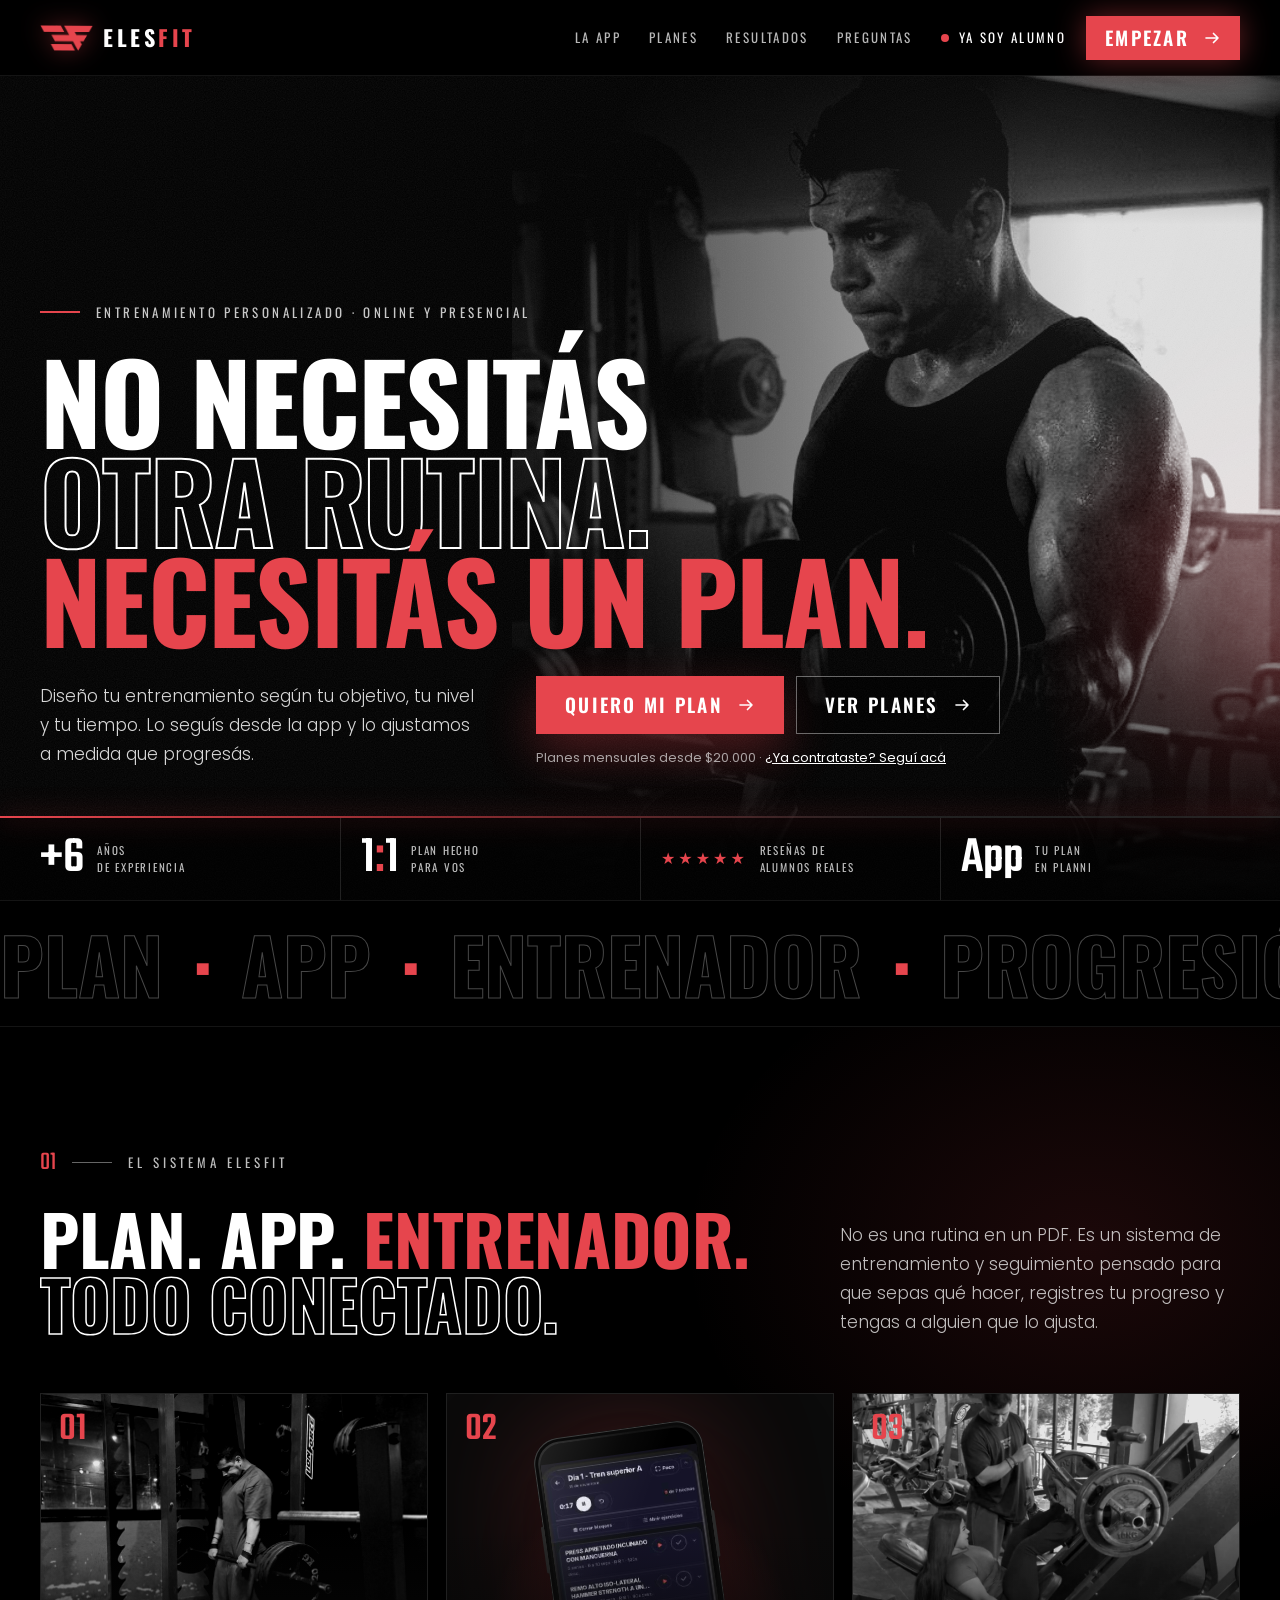
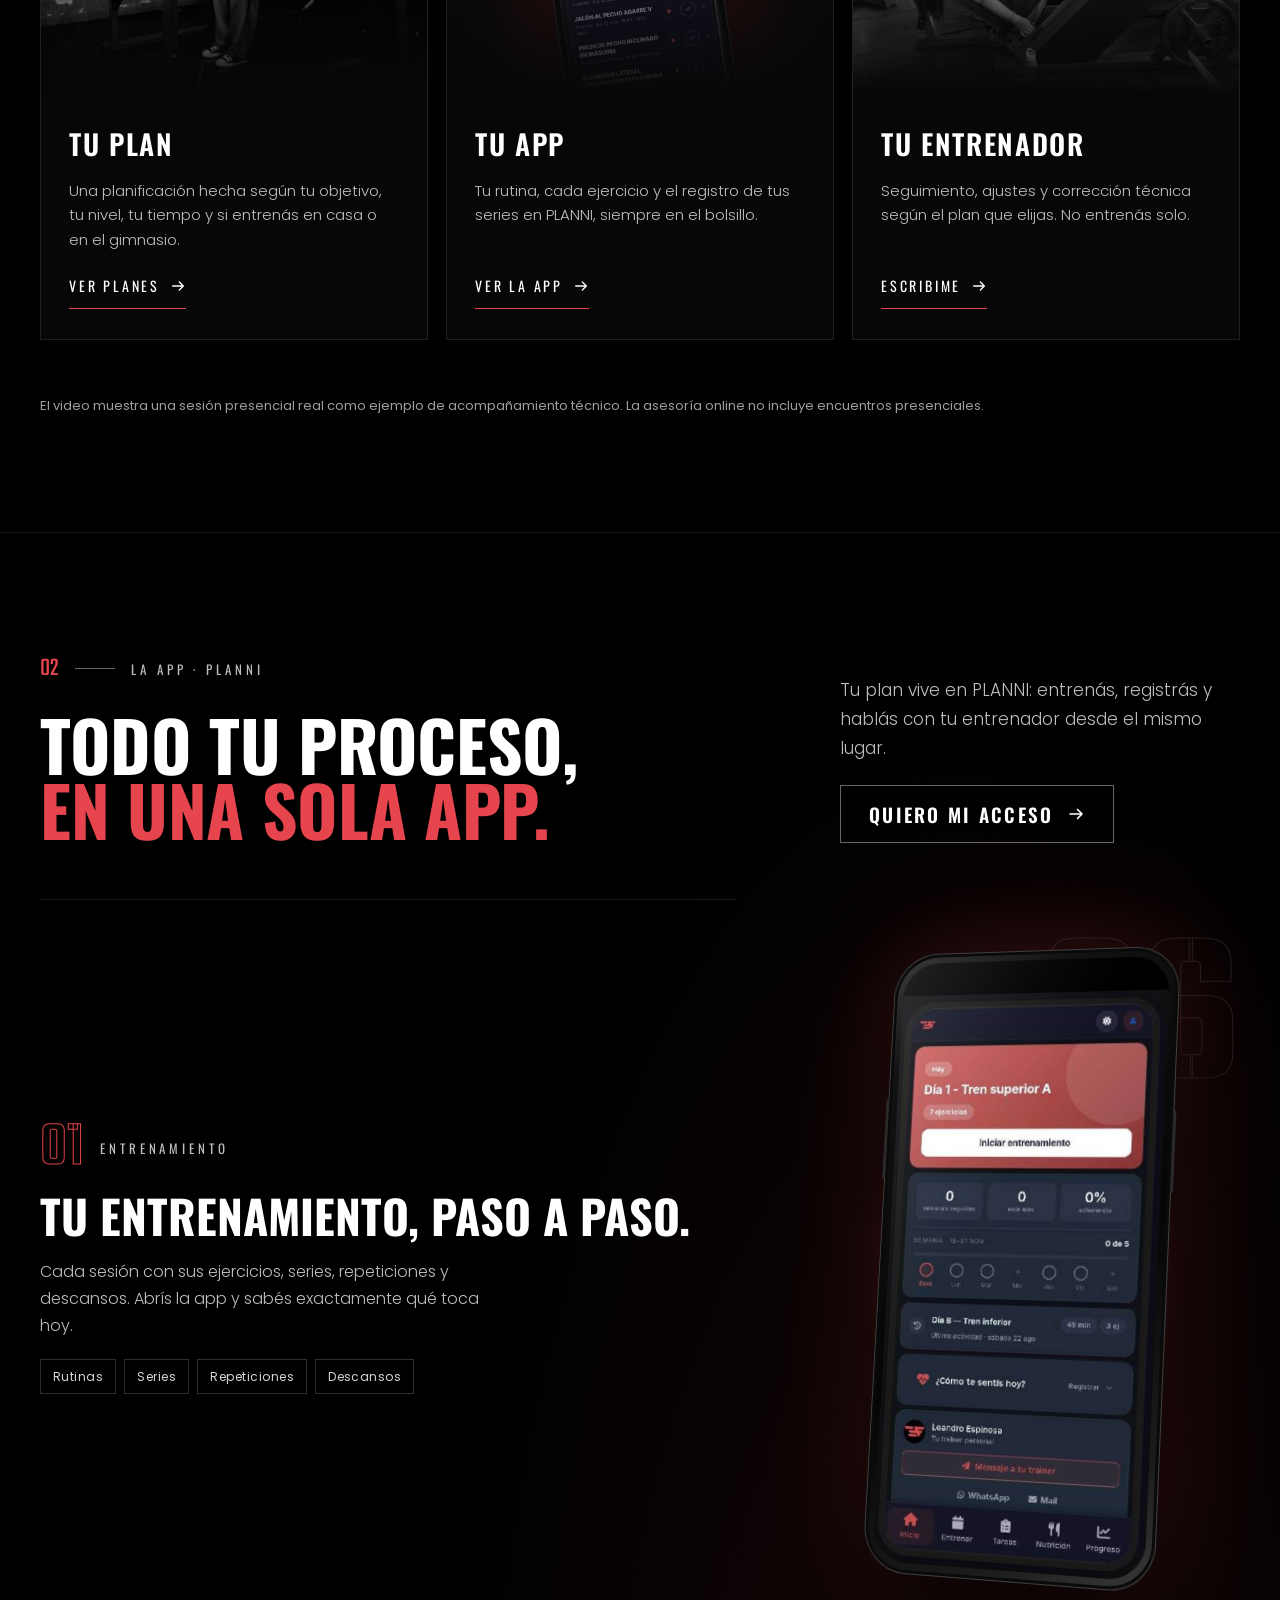
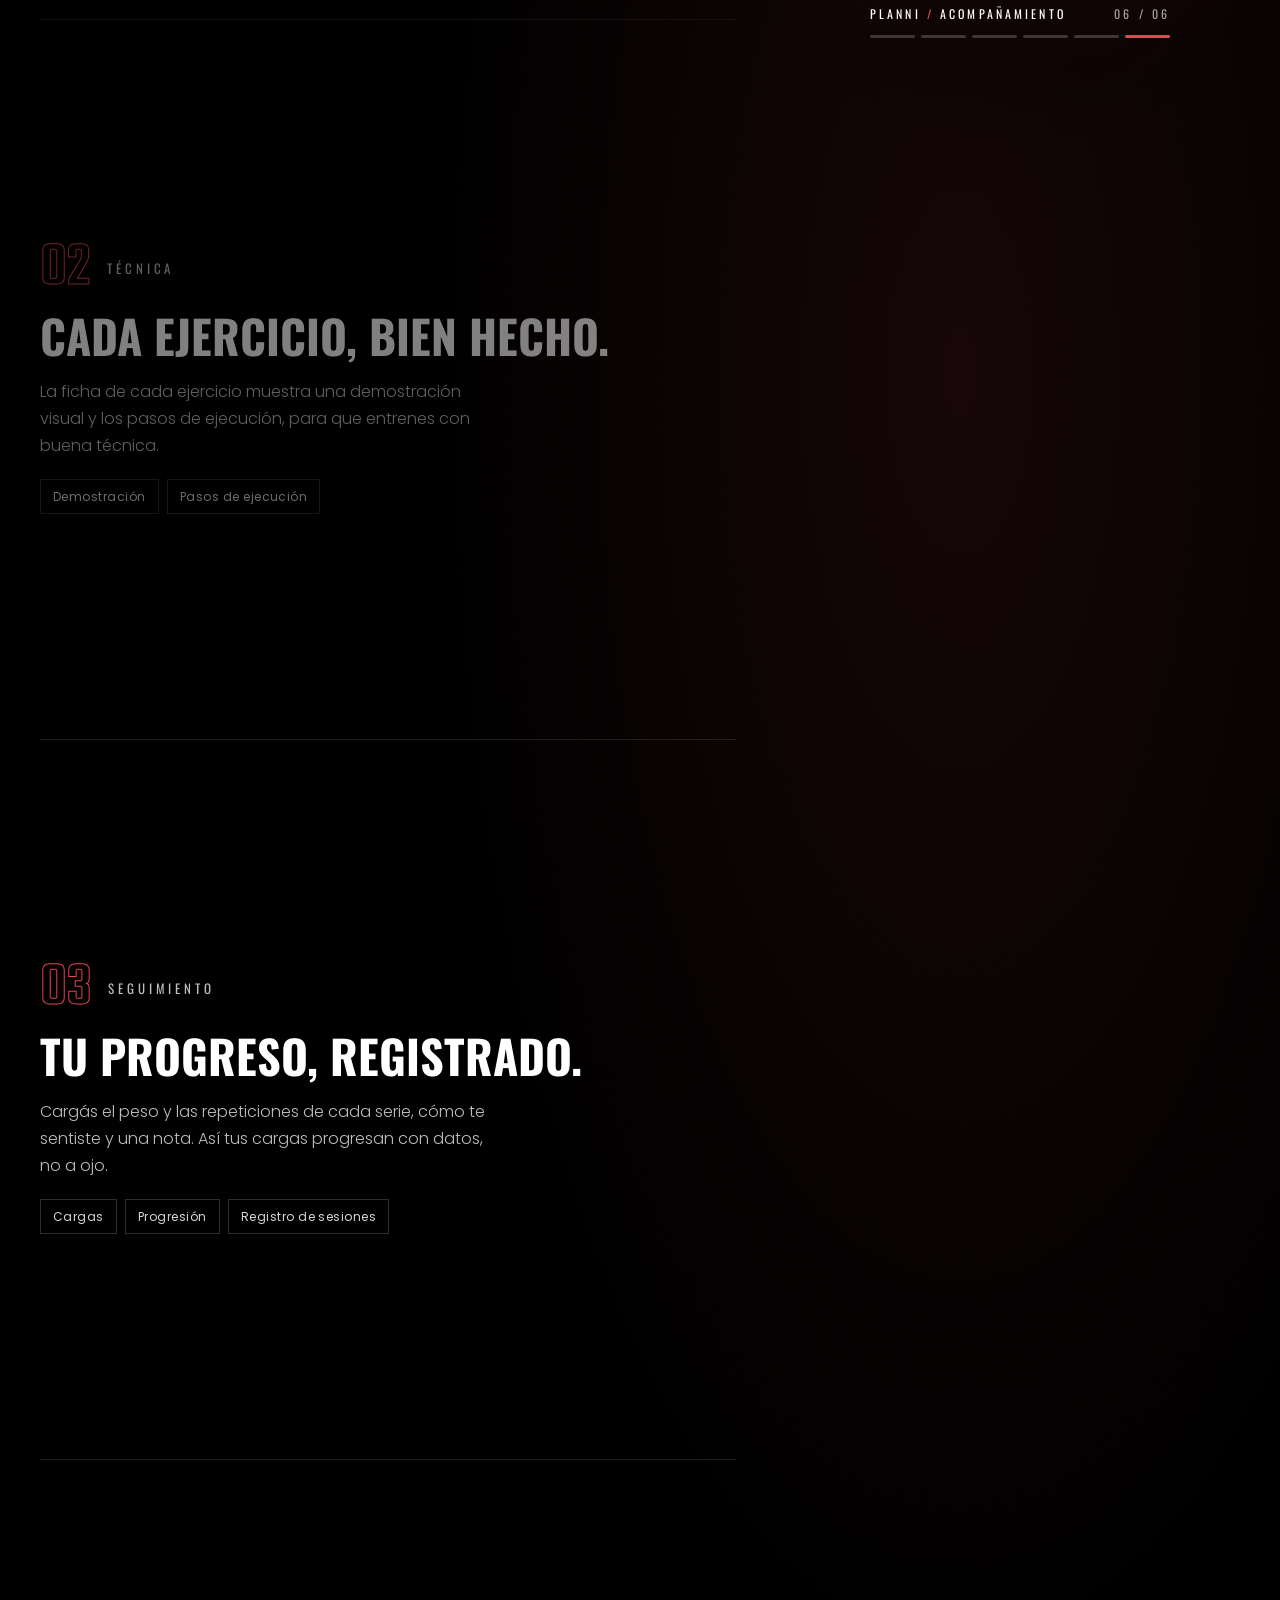
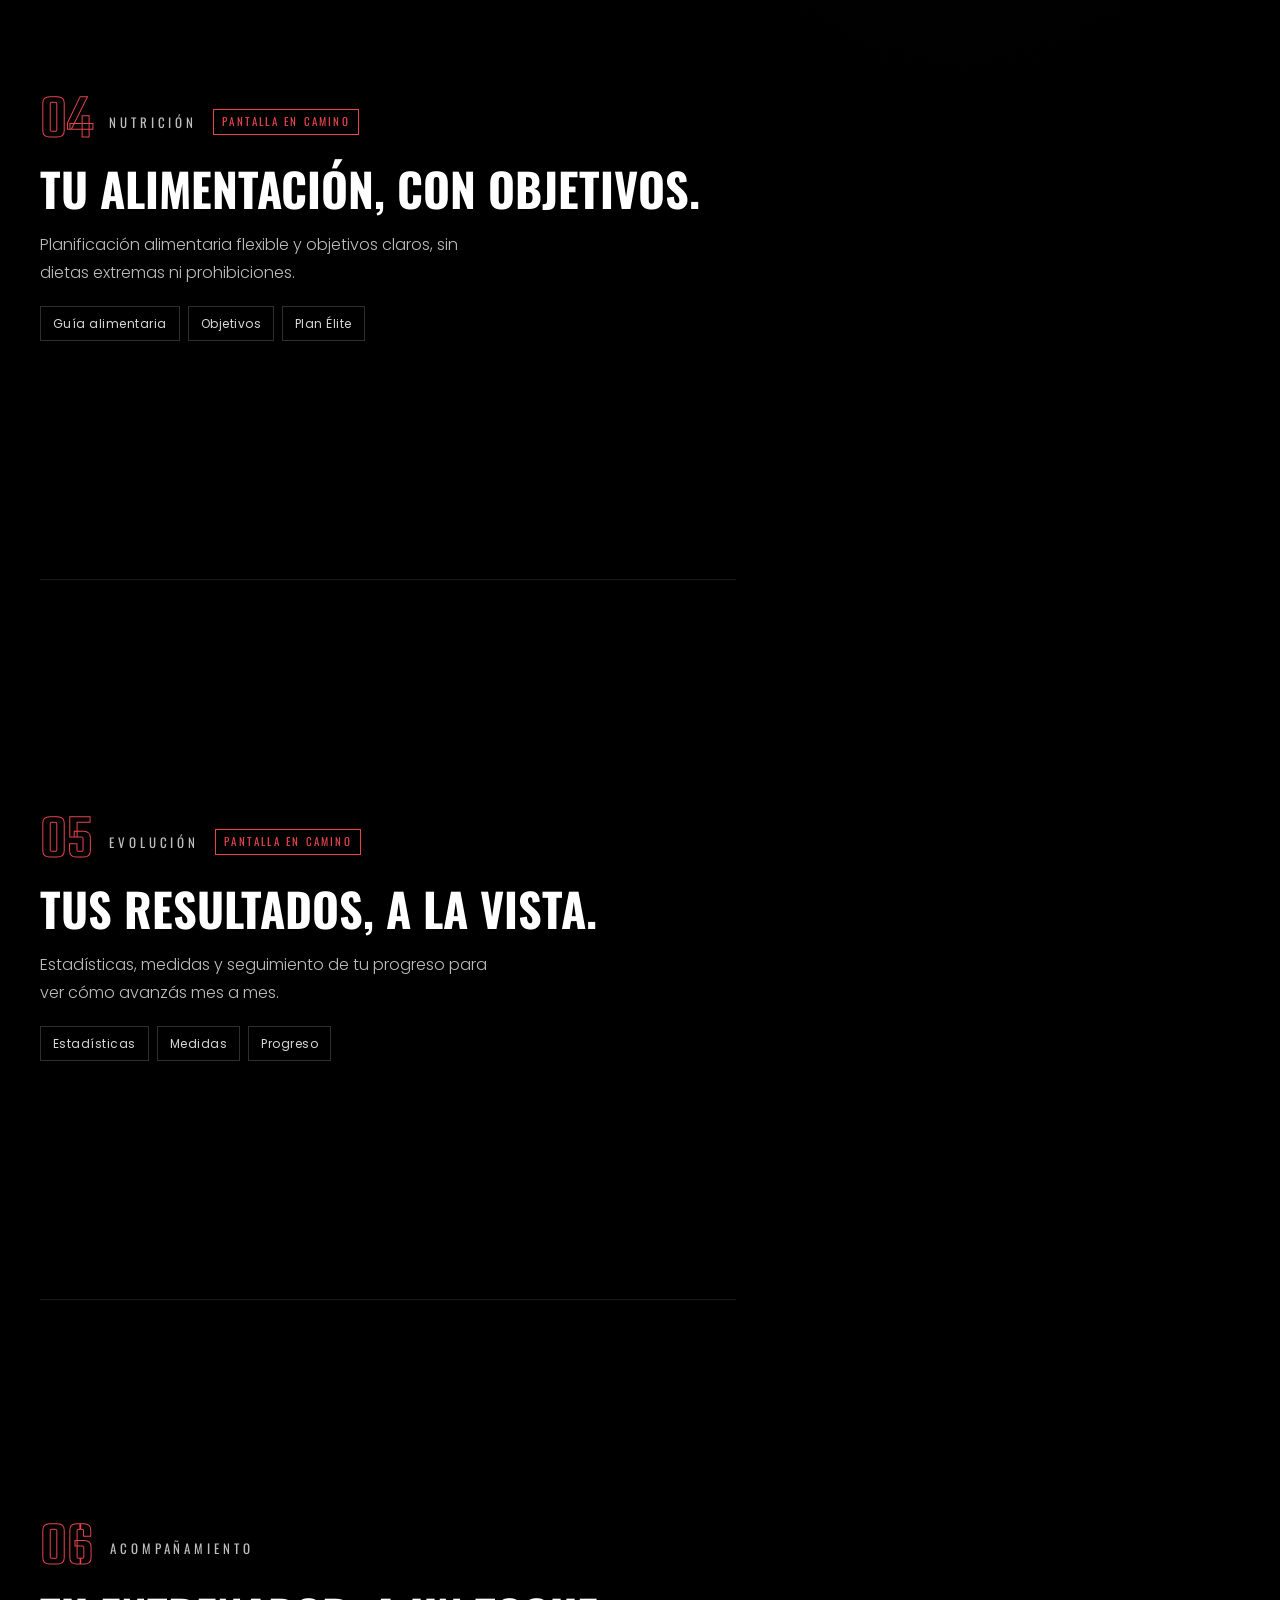
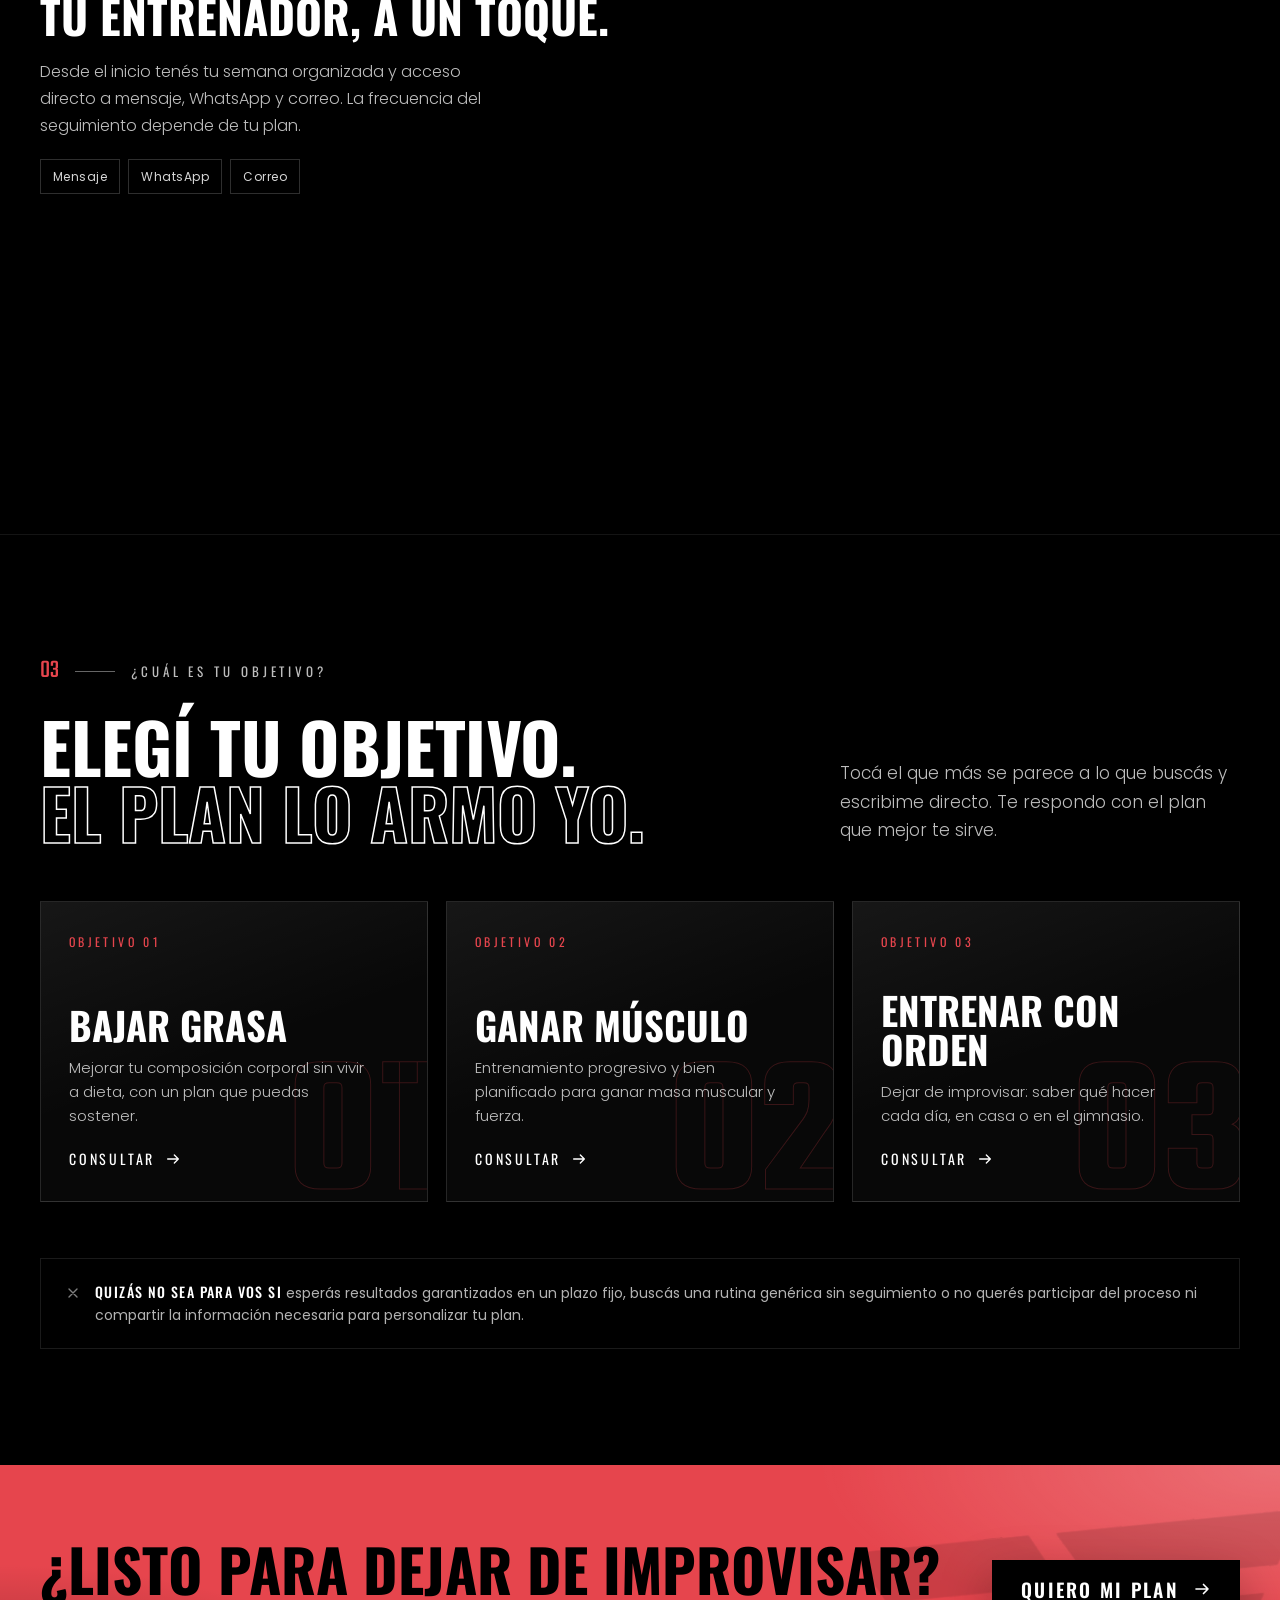
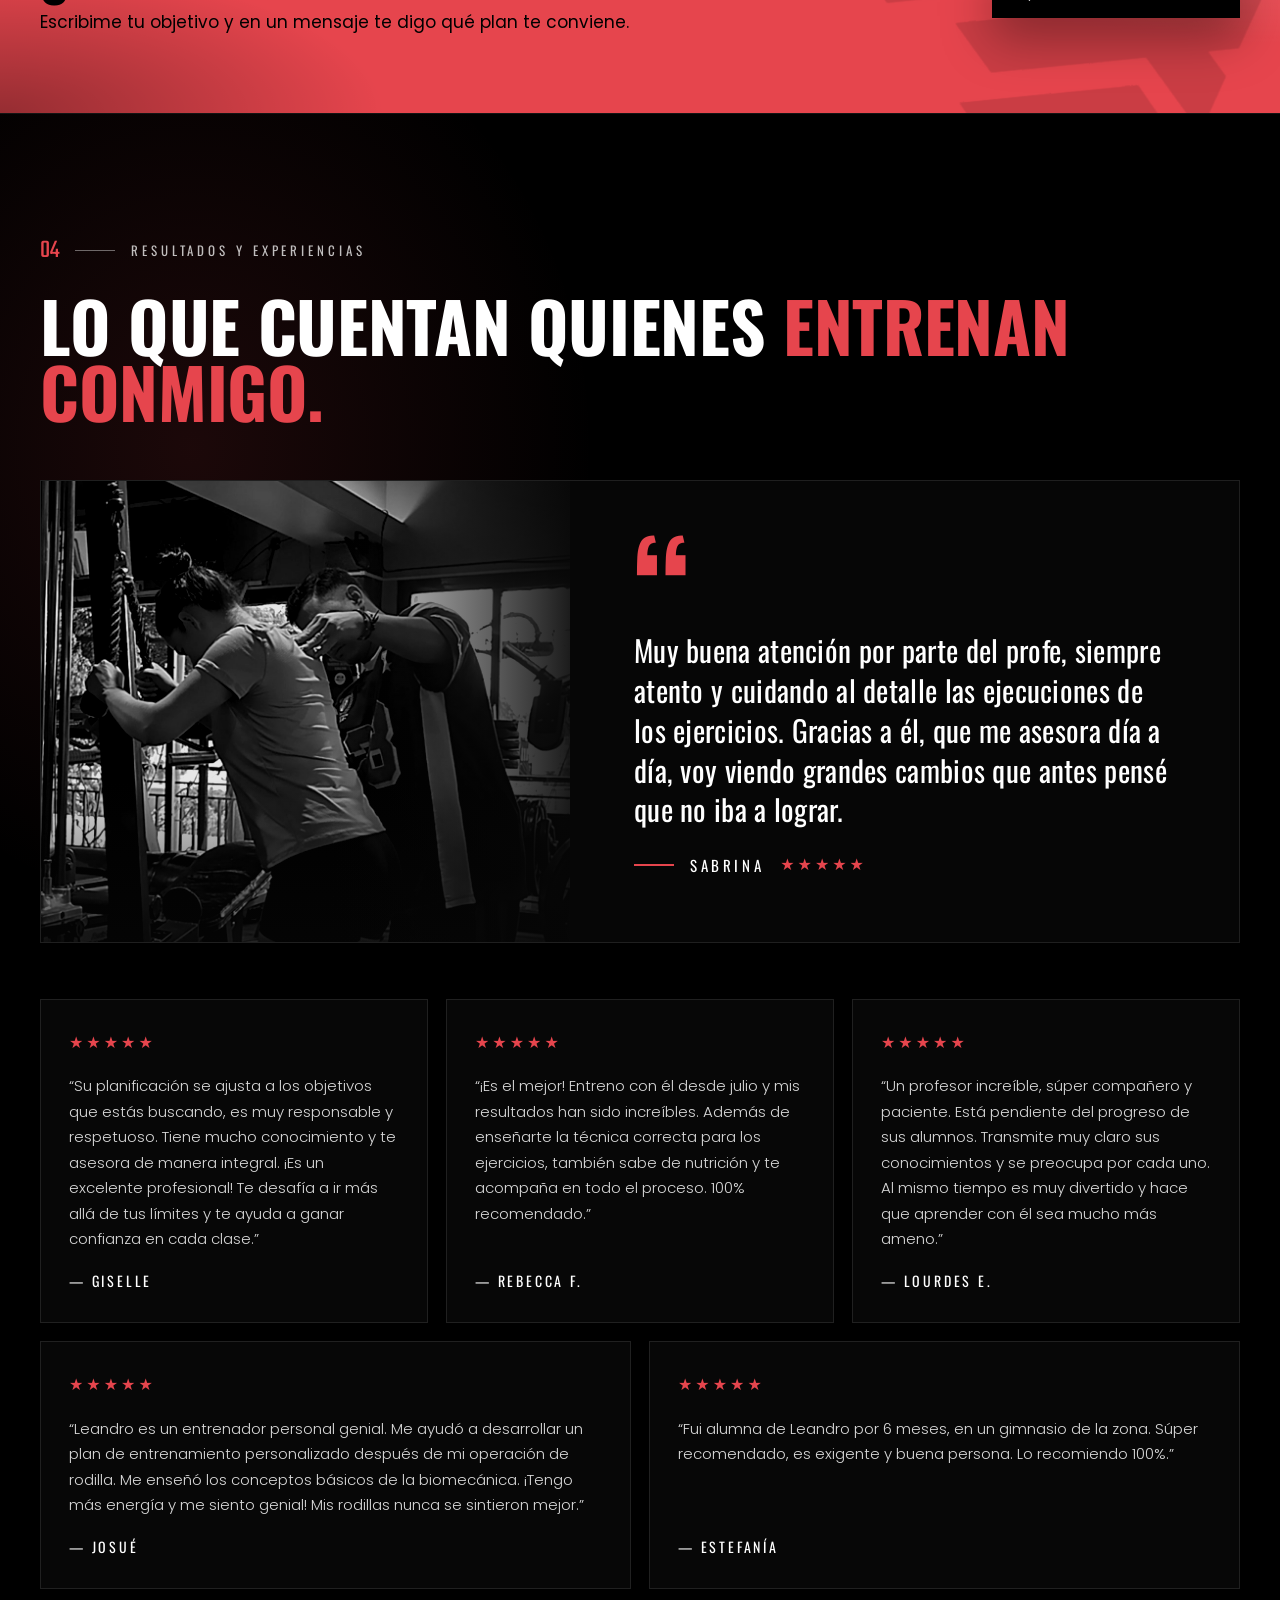
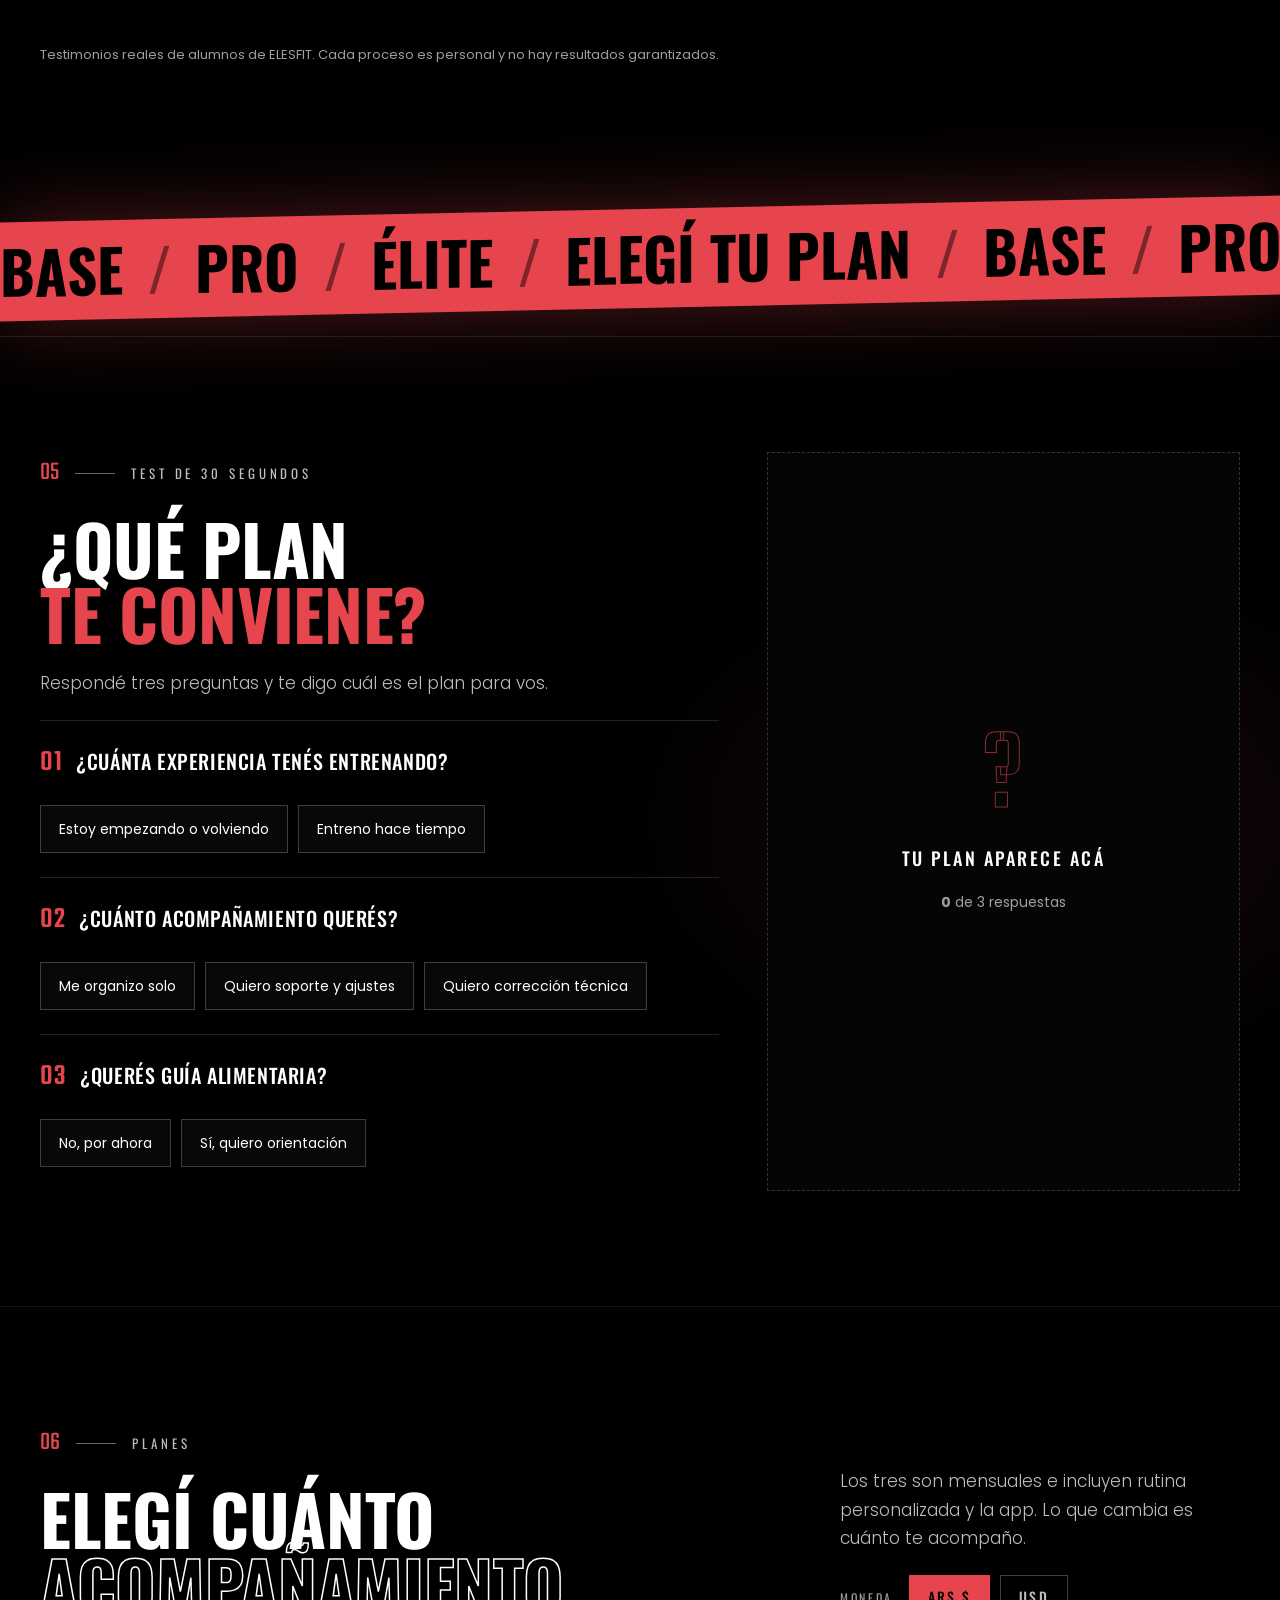
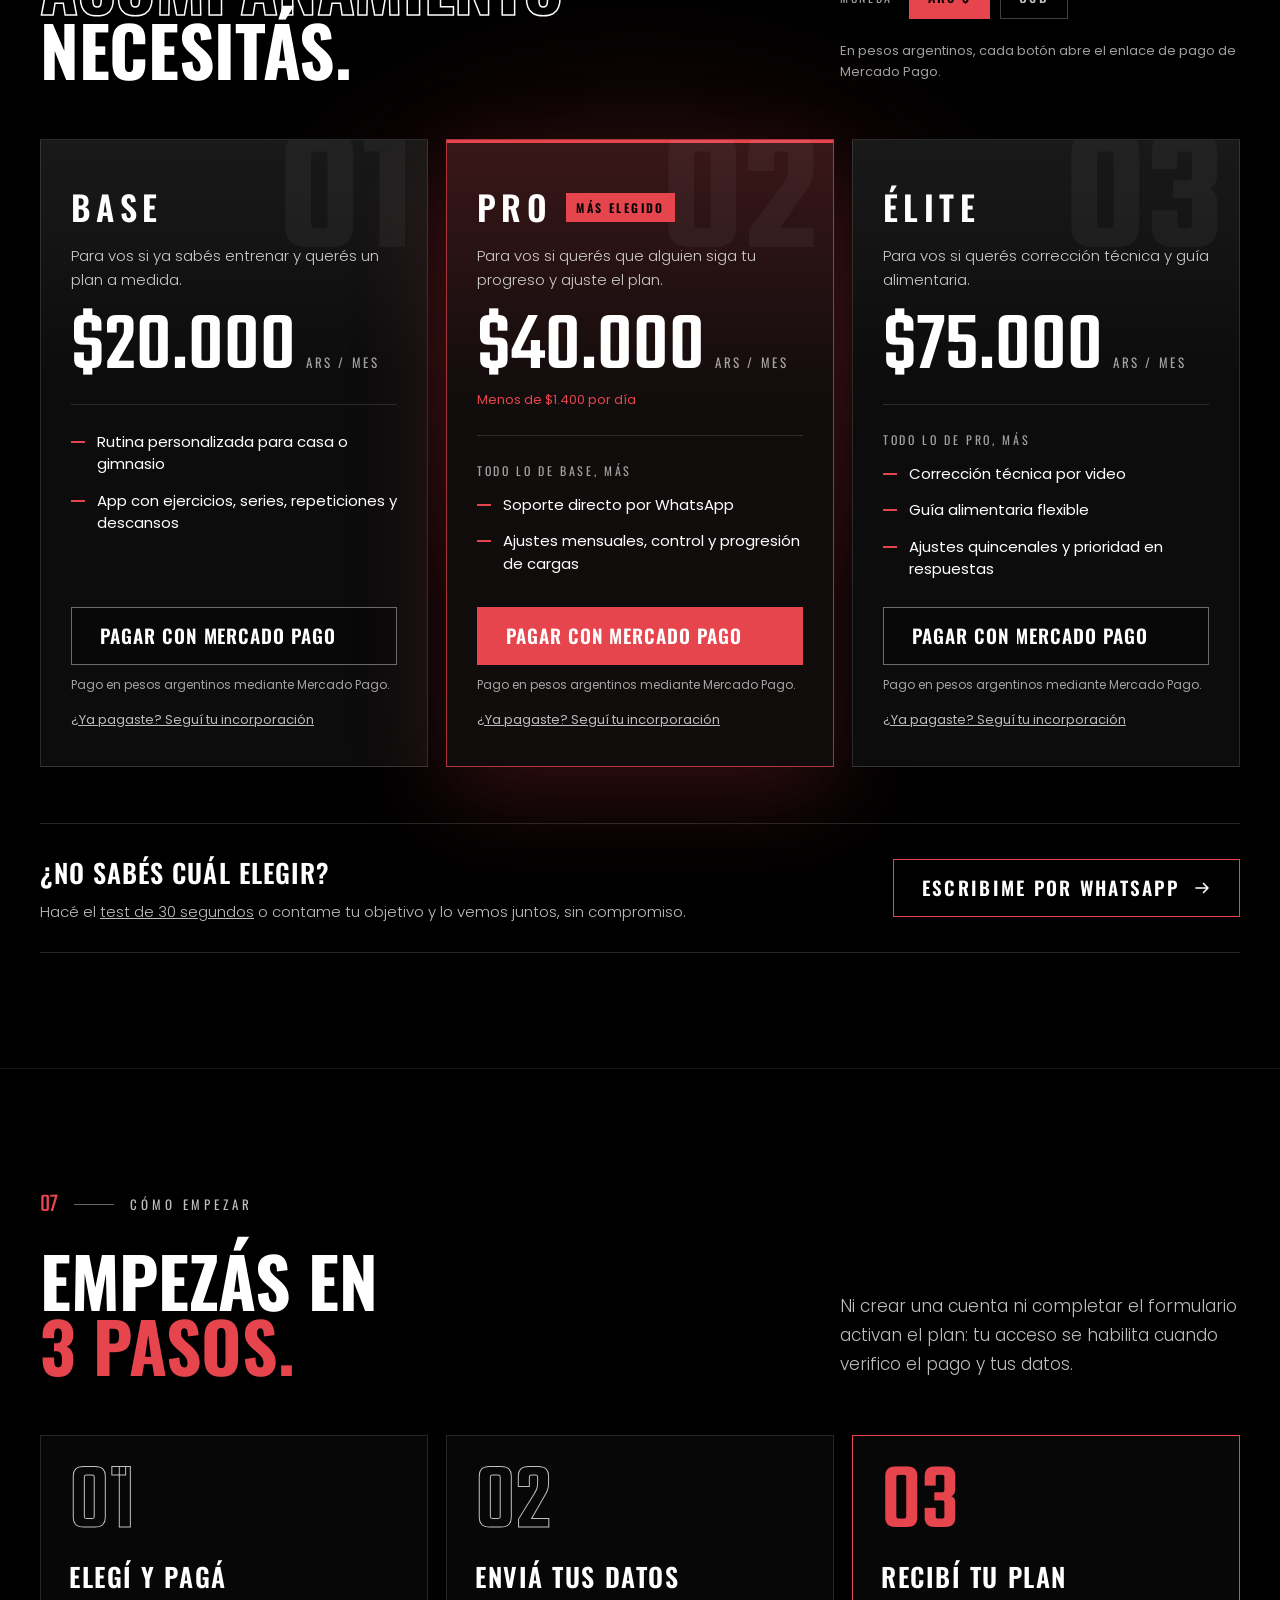
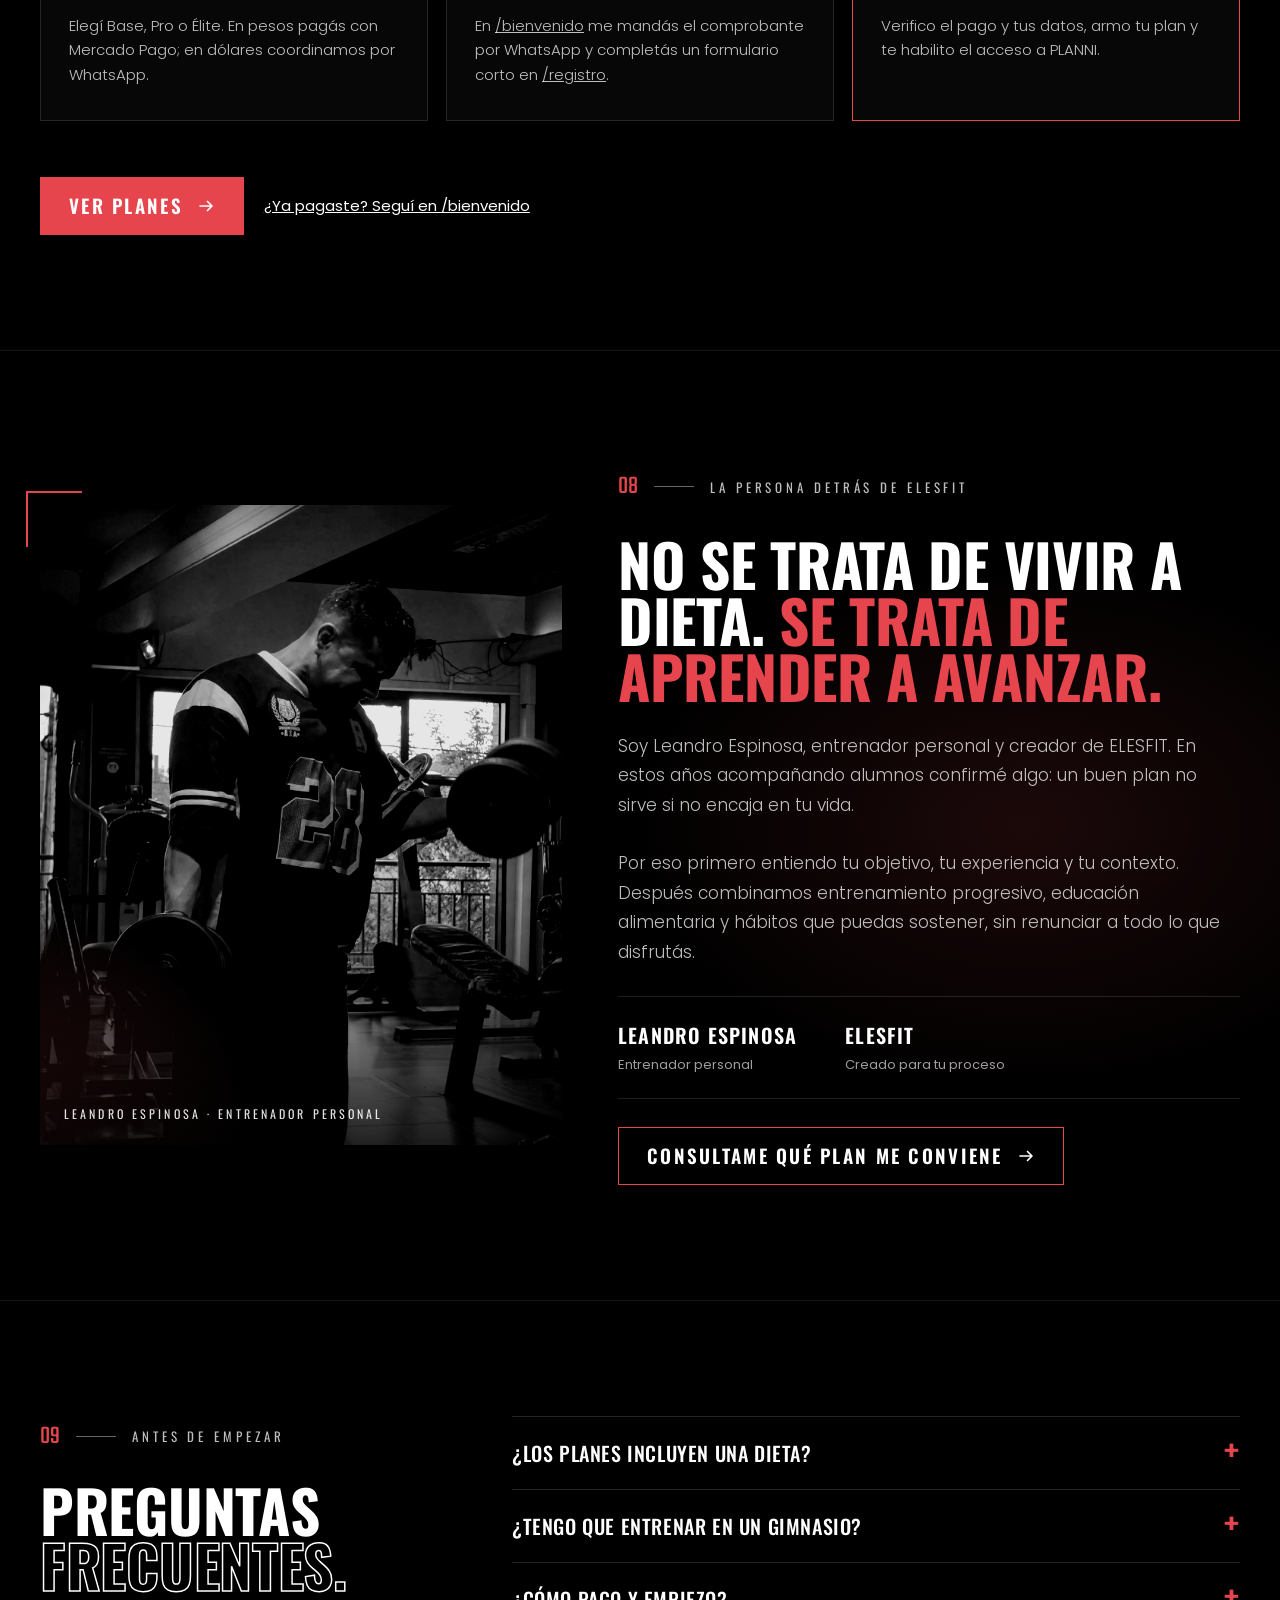
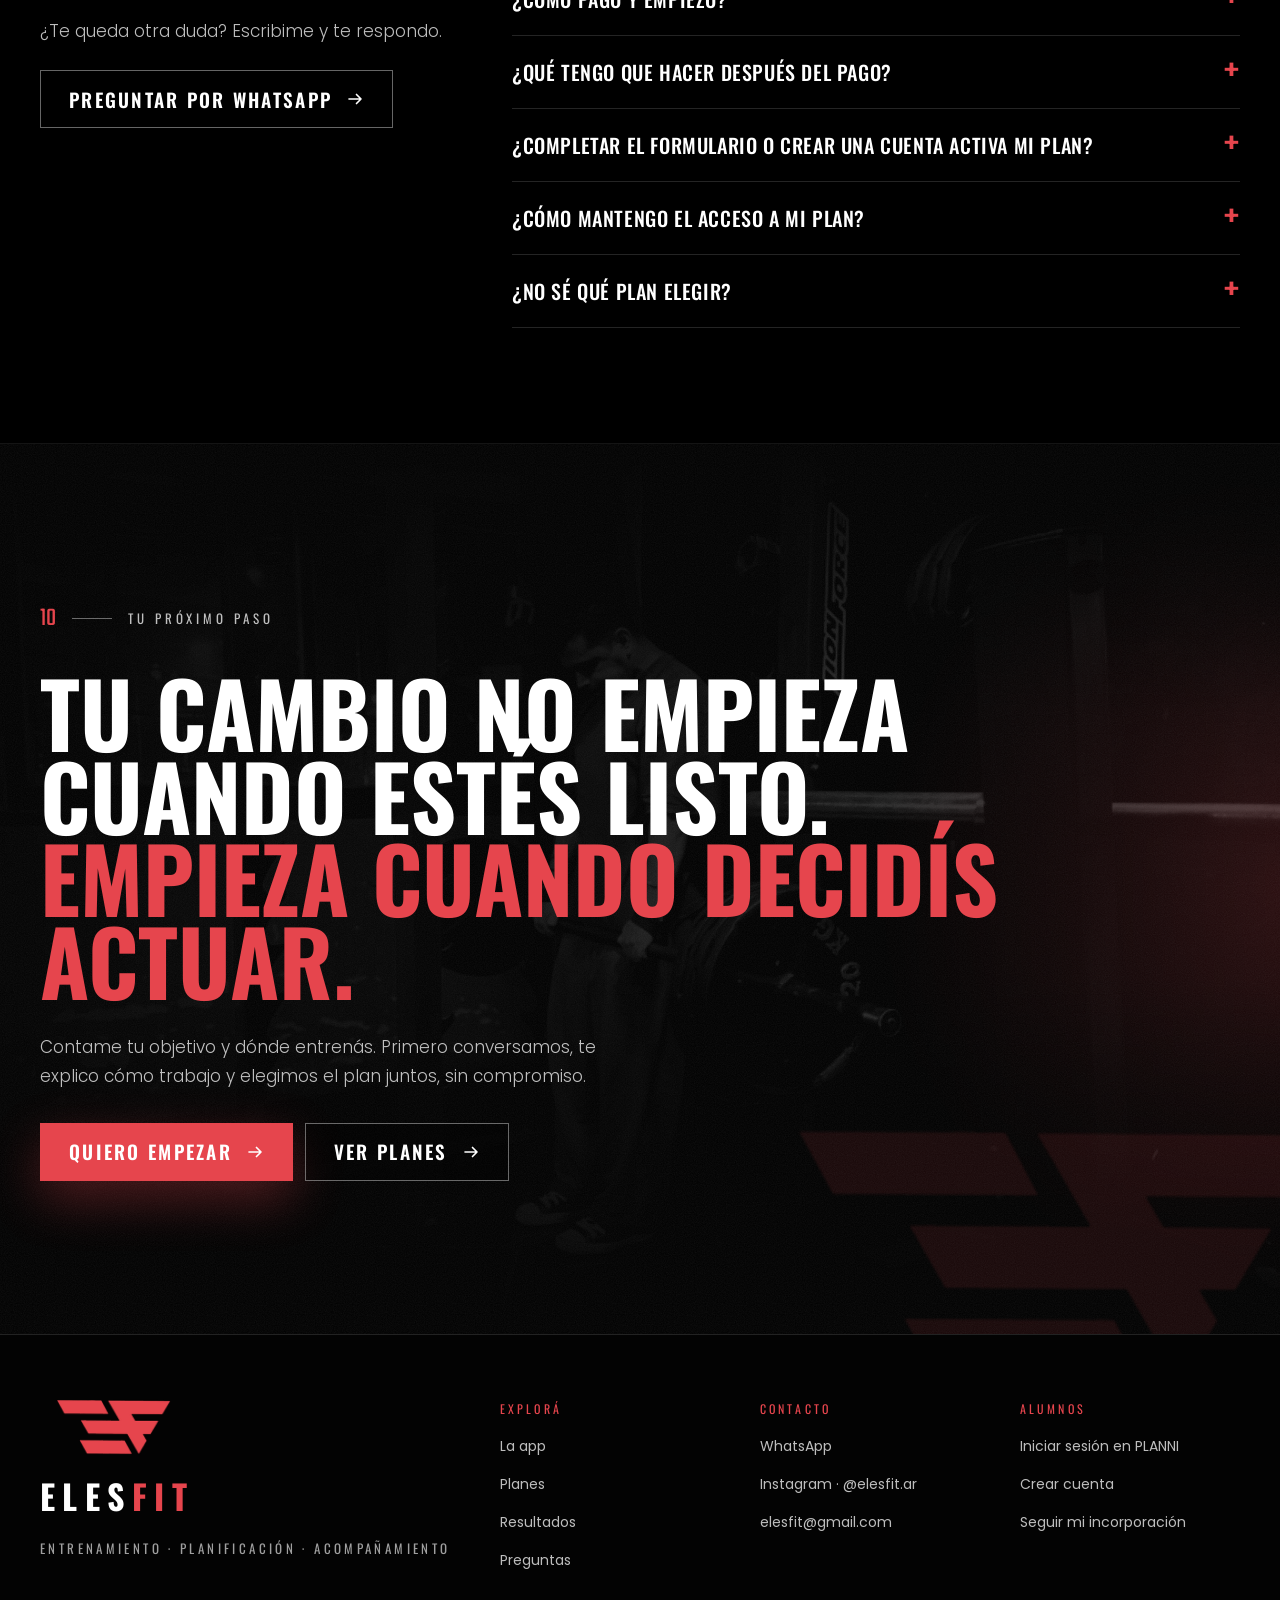
==== commit d1f028d6: "Rediseño cinematográfico de la home de ELESFIT - Nueva portada a pantalla completa con foto, titular" ====
--- a/index.html
+++ b/index.html
@@ -2,19 +2,20 @@
 <html lang="es-AR">
 <head>
   <meta charset="utf-8">
-  <meta name="viewport" content="width=device-width, initial-scale=1">
-  <meta name="theme-color" content="#0A0A0A">
+  <meta name="viewport" content="width=device-width, initial-scale=1, viewport-fit=cover">
+  <meta name="theme-color" content="#000000">
   <meta name="author" content="Leandro Espinosa">
   <meta name="robots" content="index,follow">
   <title>ELESFIT | Entrenamiento personalizado online</title>
   <meta name="description" content="Entrenamiento personalizado, planificación estratégica y acompañamiento real para mejorar tu composición corporal con un plan sostenible y adaptado a vos.">
   <meta name="keywords" content="ELESFIT, entrenamiento personalizado, asesoría online, planificación de entrenamiento, entrenador personal, coaching online">
   <link rel="canonical" href="https://elesfit.com.ar/">
-  <link rel="icon" type="image/png" href="https://cdn.planni.ar/sites/production/536/logo_1787467951.png">
+  <link rel="icon" type="image/png" sizes="32x32" href="/assets/favicon-32.png">
+  <link rel="apple-touch-icon" href="/assets/apple-touch-icon.png">
   <link rel="preconnect" href="https://fonts.googleapis.com">
   <link rel="preconnect" href="https://fonts.gstatic.com" crossorigin>
   <link rel="preload" as="image" href="assets/leandro-training.jpg" fetchpriority="high">
-  <link href="https://fonts.googleapis.com/css2?family=Oswald:wght@400;500;600;700&family=Poppins:wght@400;500;600;700;800&display=swap" rel="stylesheet">
+  <link href="https://fonts.googleapis.com/css2?family=Oswald:wght@400;500;600;700&family=Poppins:wght@300;400;500;600&family=Teko:wght@400;500;600&display=swap" rel="stylesheet">
   <link rel="stylesheet" href="styles.css">
   <meta property="og:type" content="website">
   <meta property="og:site_name" content="ELESFIT">
@@ -27,387 +28,541 @@
   <meta name="twitter:title" content="ELESFIT | Entrenamiento personalizado online">
   <meta name="twitter:description" content="Entrenamiento personalizado, planificación estratégica y acompañamiento real para mejorar tu composición corporal con un plan sostenible y adaptado a vos.">
   <meta name="twitter:image" content="https://elesfit.com.ar/assets/leandro-training.jpg">
-  <script type="application/ld+json">{"@context":"https://schema.org","@type":"Person","@id":"https://elesfit.com.ar/#leandro-espinosa","name":"Leandro Espinosa","jobTitle":"Entrenador personal","url":"https://elesfit.com.ar/","image":"https://elesfit.com.ar/assets/leandro-portrait-editorial.jpg","worksFor":{"@type":"Organization","name":"ELESFIT","url":"https://elesfit.com.ar/"},"sameAs":["https://instagram.com/elesfit.ar"]}</script>
+  <script type="application/ld+json">{"@context":"https://schema.org","@type":"Person","@id":"https://elesfit.com.ar/#leandro-espinosa","name":"Leandro Espinosa","jobTitle":"Entrenador personal","url":"https://elesfit.com.ar/","image":"https://elesfit.com.ar/assets/leandro-portrait-editorial.jpg","worksFor":{"@type":"Organization","name":"ELESFIT","url":"https://elesfit.com.ar/","logo":"https://elesfit.com.ar/assets/icon-512.png"},"sameAs":["https://instagram.com/elesfit.ar"]}</script>
   <script type="application/ld+json">{"@context":"https://schema.org","@type":"FAQPage","mainEntity":[{"@type":"Question","name":"¿Los planes incluyen una dieta?","acceptedAnswer":{"@type":"Answer","text":"No son dietas rígidas. El plan Élite incluye guía y orientación alimentaria flexible, con foco en educación y hábitos sostenibles."}},{"@type":"Question","name":"¿Tengo que entrenar en un gimnasio?","acceptedAnswer":{"@type":"Answer","text":"No. La asesoría es online: podés entrenar en casa o en el gimnasio con una rutina personalizada. No hace falta que entrenemos presencialmente."}},{"@type":"Question","name":"¿Cómo pago y empiezo?","acceptedAnswer":{"@type":"Answer","text":"Elegí Base, Pro o Élite. En pesos, el botón del plan abre su suscripción en Mercado Pago. Si elegís dólares, el botón abre WhatsApp para consultar los medios disponibles. Después de pagar, visitá /bienvenido para continuar con tu incorporación."}},{"@type":"Question","name":"¿Qué tengo que hacer después del pago?","acceptedAnswer":{"@type":"Answer","text":"En /bienvenido, compartí manualmente el comprobante por WhatsApp y seguí el enlace a /registro para completar en Tally siete datos básicos. Revisaré el comprobante y tus datos. Una vez verificada la contratación, prepararé tu plan en PLANNI y te daré acceso cuando esté listo. La visita a la página no confirma el pago."}},{"@type":"Question","name":"¿Completar el formulario o crear una cuenta activa mi plan?","acceptedAnswer":{"@type":"Answer","text":"No. El formulario de ingreso no confirma el pago ni activa el acceso automáticamente. Primero reviso el comprobante y tus datos; cuando la contratación esté verificada, preparo tu plan y te otorgo acceso a PLANNI cuando esté listo. El cuestionario completo de evaluación se completa luego dentro de la plataforma."}},{"@type":"Question","name":"¿Cómo mantengo el acceso a mi plan?","acceptedAnswer":{"@type":"Answer","text":"La asesoría se organiza mes a mes. Para continuar con la asesoría, coordinamos el pago y el seguimiento mensual. Si no se renueva, el acceso al plan puede deshabilitarse. Consultame si necesitás conocer los detalles."}},{"@type":"Question","name":"¿No sé qué plan elegir?","acceptedAnswer":{"@type":"Answer","text":"Escribime y contame tu objetivo, dónde entrenás y qué tipo de acompañamiento buscás. Lo vemos juntos, sin compromiso."}}]}</script>
   <script src="script.js" defer></script>
-  </head>
+</head>
 <body>
   <a class="skip-link" href="#contenido">Saltar al contenido</a>
-  <div class="topbar">
-    <p>Entrenamiento personalizado · ELESFIT</p>
-    <nav class="topbar-social" aria-label="Redes sociales">
-      <a href="https://instagram.com/elesfit.ar" aria-label="ELESFIT en Instagram">Instagram</a>
-      <a href="https://wa.me/5491169128457" aria-label="Contactar a ELESFIT por WhatsApp">WhatsApp</a>
-    </nav>
-  </div>
+
   <header class="site-header">
-    <div class="header-inner">
+    <div class="wrap header-inner">
       <a class="brand" href="#inicio" aria-label="ELESFIT, inicio">
-        <img src="https://cdn.planni.ar/sites/production/536/logo_1787467951.png" alt="" width="38" height="38">
-        <span class="brand-word">ELES<span>FIT</span></span>
+        <img src="assets/logo-elesfit.png" alt="" width="54" height="26">
+        <span class="brand-word" aria-hidden="true">ELES<span>FIT</span></span>
       </a>
-      <nav class="desktop-nav" aria-label="Navegación principal"><a href="#metodo">Cómo funciona</a><a href="#para-quien">¿Es para vos?</a><a href="#planes">Planes</a><a href="#experiencias">Experiencias</a><a href="#app">La app</a></nav>
+      <nav class="desktop-nav" aria-label="Navegación principal">
+        <a href="#app">La app</a>
+        <a href="#planes">Planes</a>
+        <a href="#resultados">Resultados</a>
+        <a href="#preguntas">Preguntas</a>
+        <a class="nav-student" href="https://elesfit.planni.ar/login"><span aria-hidden="true"></span>Ya soy alumno</a>
+      </nav>
       <div class="header-actions">
-        <a class="button button-primary header-cta" href="#planes">Conocé los planes</a>
-        <a class="button button-outline header-cta header-account" href="https://elesfit.planni.ar/register">Crear cuenta</a>
+        <a class="button button-primary button-sm" href="https://wa.me/5491169128457?text=Hola%20Lean%2C%20quiero%20consultarte%20por%20las%20asesor%C3%ADas%20ELESFIT." target="_blank" rel="noopener">Empezar <svg aria-hidden="true" viewBox="0 0 24 24"><path d="M4 12h16M14 6l6 6-6 6"/></svg></a>
         <details class="mobile-menu">
           <summary aria-label="Abrir menú de navegación"><span class="menu-icon" aria-hidden="true"><i></i><i></i></span></summary>
           <nav class="menu-panel" aria-label="Menú principal">
-            <span class="menu-panel-label">Explorá ELESFIT</span>
-            <a href="#metodo">Cómo funciona</a><a href="#para-quien">¿Es para vos?</a><a href="#planes">Planes de coaching</a><a href="#experiencias">Resultados y experiencias</a><a href="#app">Entrenamiento en la app</a>
-            <span class="menu-panel-divider" aria-hidden="true"></span><span class="menu-panel-label">Acceso a la app</span>
-            <a href="https://elesfit.planni.ar/register">Crear cuenta de alumno</a><a href="https://elesfit.planni.ar/login">Ya soy alumno · Iniciar sesión</a>
+            <span class="menu-label">Explorá ELESFIT</span>
+            <a href="#sistema">El sistema</a>
+            <a href="#app">La app</a>
+            <a href="#objetivos">Tu objetivo</a>
+            <a href="#resultados">Resultados</a>
+            <a href="#test">¿Qué plan me conviene?</a>
+            <a href="#planes">Planes</a>
+            <a href="#preguntas">Preguntas</a>
+            <span class="menu-divider" aria-hidden="true"></span>
+            <span class="menu-label">Alumnos</span>
+            <a href="https://elesfit.planni.ar/login">Ya soy alumno · Iniciar sesión</a>
+            <a href="https://elesfit.planni.ar/register">Crear cuenta de alumno</a>
+            <a href="/bienvenido/">Seguir mi incorporación</a>
           </nav>
         </details>
       </div>
     </div>
   </header>
+
   <main id="contenido">
+    <!-- PORTADA -->
     <section class="hero" id="inicio" aria-labelledby="hero-title">
-      <div class="hero-layout">
-        <div class="hero-copy" data-reveal>
-          <p class="hero-edition">ELESFIT <span>—</span> ENTRENAMIENTO PERSONALIZADO </p>
-          <p class="section-kicker">Entrenamiento personalizado</p>
-          <h1 id="hero-title"><span>Tu proceso.</span><em>Tu ritmo.</em><span>Un plan real.</span></h1>
-          <p class="hero-lede">Entrenamiento personalizado, planificación estratégica y acompañamiento real para transformar tu composición corporal.</p>
-          <div class="hero-actions"><a class="button button-outline" href="#planes">Conocé los planes <span aria-hidden="true">↘</span></a><a class="button button-primary" href="https://wa.me/5491169128457?text=Hola%20Lean%2C%20quiero%20consultarte%20por%20las%20asesor%C3%ADas%20ELESFIT.">Empezá tu proceso <span aria-hidden="true">↗</span></a></div>
-          <p class="hero-note">¿Ya contrataste? <a href="/bienvenido/">Iniciá tus pasos de incorporación</a>. Crear una cuenta de PLANNI no contrata ni activa un plan.</p>
-        </div>
-        <div class="hero-media" aria-label="ELESFIT: Leandro Espinosa en el gimnasio">
-          <figure class="hero-person" data-reveal>
-            <img src="assets/leandro-training.jpg" alt="Leandro Espinosa entrenando con mancuernas en el gimnasio" width="1208" height="682" fetchpriority="high" decoding="async">
-            <figcaption><span>Leandro Espinosa</span><span>Entrenador personal · ELESFIT</span></figcaption>
-          </figure>
-          <figure class="hero-detail" data-reveal>
-            <img src="assets/leandro-with-bar.jpg" alt="Leandro Espinosa en un momento de entrenamiento de fuerza con barra" width="1080" height="608" decoding="async">
-            <figcaption><span>Leandro Espinosa</span><span>Entrenamiento real · Fuerza</span></figcaption>
-          </figure>
-
-        </div>
-        <div class="hero-signature">Leandro Espinosa · Entrenador personal</div>
-      </div>
-    </section>
-    <section class="proof-strip" aria-label="ELESFIT en breve">
-      <div class="proof-item"><span class="proof-index">01</span><div><strong>+6 años</strong><span>de experiencia en entrenamiento</span></div></div>
-      <div class="proof-item"><span class="proof-index">02</span><div><strong>Plan personal</strong><span>diseñado según tus objetivos y contexto</span></div></div>
-      <div class="proof-item"><span class="proof-index">03</span><div><strong>Seguimiento real</strong><span>con tu planificación en la app</span></div></div>
-    </section>
-
-<section class="about section-pad wrap" id="sobre-mi" aria-labelledby="about-title">
-      <div class="about-visual" data-reveal>
-        <div class="about-photo-frame"><img class="about-photo" src="assets/leandro-portrait-editorial.jpg" alt="Leandro Espinosa entrenando con mancuernas en el gimnasio" width="1376" height="1824" loading="lazy" decoding="async"></div>
-        <p class="photo-caption">Leandro Espinosa · ELESFIT</p>
-        <span class="about-visual-index" aria-hidden="true">01 / PERSONAL</span>
-      </div>
-      <div class="about-content" data-reveal>
-        <p class="section-kicker"><span class="section-number">01</span> La persona detrás de ELESFIT</p>
-        <h2 class="section-title" id="about-title">No se trata de vivir a dieta. Se trata de aprender a avanzar.</h2>
-        <p>Soy Leandro Espinosa, entrenador personal y creador de ELESFIT. En estos años acompañando alumnos confirmé que un buen plan no sirve si no encaja en tu vida. Por eso primero quiero entender tus objetivos, tu experiencia y tu contexto.</p>
-        <p>Mi enfoque combina entrenamiento progresivo, educación alimentaria y hábitos sostenibles. No busco que renuncies a todo lo que disfrutás: quiero ayudarte a mejorar tu composición corporal con herramientas que puedas sostener y con acompañamiento real durante el proceso.</p>
-        <div class="about-signoff"><div><strong>Leandro Espinosa</strong><span>Entrenador personal</span></div><div><strong>ELESFIT</strong><span>Creado para tu proceso</span></div></div>
-        <a class="button button-dark" href="https://wa.me/5491169128457?text=Hola%20Lean%2C%20quiero%20saber%20qu%C3%A9%20plan%20ELESFIT%20me%20conviene.">Consultame qué plan me conviene <span aria-hidden="true">↗</span></a>
-      </div>
-    </section>
-
-<section class="philosophy section-pad" id="enfoque" aria-labelledby="philosophy-title">
-      <div class="wrap philosophy-inner">
-        <div class="philosophy-heading" data-reveal><p class="section-kicker"><span class="section-number">02</span> Filosofía ELESFIT</p><h2 class="section-title" id="philosophy-title">Un plan claro, pensado para tu vida.</h2><p class="section-lede">No necesitás hacer todo perfecto: necesitás una guía que tenga sentido para vos.</p></div>
-        <div class="pillar-grid">
-          <article class="pillar" data-reveal><span class="pillar-index">01 / TRAINING</span><h3>Entrenamiento personalizado</h3><p>Una rutina diseñada según tus objetivos y adaptada a si entrenás en casa o en el gimnasio.</p></article>
-          <article class="pillar" data-reveal><span class="pillar-index">02 / PROGRESIÓN</span><h3>Sobrecarga progresiva</h3><p>La planificación ordena la progresión del entrenamiento. El control de cargas y los ajustes se realizan según el plan elegido.</p></article>
-          <article class="pillar" data-reveal><span class="pillar-index">03 / ESTRATEGIA</span><h3>Planificación estratégica</h3><p>Series, repeticiones y descansos organizados para que sepas qué toca y puedas seguir tu proceso.</p></article>
-          <article class="pillar" data-reveal><span class="pillar-index">04 / EDUCACIÓN</span><h3>Educación alimentaria</h3><p>Un enfoque flexible, sin dietas extremas ni prohibiciones. La guía y orientación alimentaria está incluida en Élite.</p></article>
-          <article class="pillar" data-reveal><span class="pillar-index">05 / HÁBITOS</span><h3>Hábitos sostenibles</h3><p>Herramientas que buscan encajar en tu vida para que puedas sostener el proceso.</p></article>
-          <article class="pillar" data-reveal><span class="pillar-index">06 / ACOMPAÑAMIENTO</span><h3>Seguimiento individualizado</h3><p>Elegís el nivel de seguimiento que necesitás: desde autonomía hasta soporte y ajustes más frecuentes.</p></article>
-        </div>
-      </div>
-    </section>
-
-<section class="method section-pad" id="metodo" aria-labelledby="method-title">
+      <div class="hero-media" data-parallax>
+        <img src="assets/leandro-training.jpg" alt="Leandro Espinosa entrenando con mancuernas en el gimnasio" width="1208" height="682" fetchpriority="high">
+      </div>
+      <div class="hero-shade" aria-hidden="true"></div>
+      <div class="grain" aria-hidden="true"></div>
+      <div class="wrap hero-content">
+        <p class="eyebrow hero-eyebrow"><span class="eyebrow-line" aria-hidden="true"></span>Entrenamiento personalizado · Online y presencial</p>
+        <h1 class="hero-title" id="hero-title">
+          <span class="line">No necesitás</span>
+          <span class="line outline">otra rutina.</span>
+          <span class="line red">Necesitás un plan.</span>
+        </h1>
+        <div class="hero-bottom">
+          <p class="hero-lede">Diseño tu entrenamiento según tu objetivo, tu nivel y tu tiempo. Lo seguís desde la app y lo ajustamos a medida que progresás.</p>
+          <div class="hero-cta">
+            <div class="button-row">
+              <a class="button button-primary button-glow" href="https://wa.me/5491169128457?text=Hola%20Lean%2C%20quiero%20consultarte%20por%20las%20asesor%C3%ADas%20ELESFIT." target="_blank" rel="noopener">Quiero mi plan <svg aria-hidden="true" viewBox="0 0 24 24"><path d="M4 12h16M14 6l6 6-6 6"/></svg></a>
+              <a class="button button-ghost" href="#planes">Ver planes <svg aria-hidden="true" viewBox="0 0 24 24"><path d="M4 12h16M14 6l6 6-6 6"/></svg></a>
+            </div>
+            <p class="hero-note">Planes mensuales desde $20.000 · <a href="/bienvenido/">¿Ya contrataste? Seguí acá</a></p>
+          </div>
+        </div>
+      </div>
+      <div class="hero-stats">
+        <div class="hero-stats-line" aria-hidden="true"></div>
+        <ul class="wrap stats-list">
+          <li><strong class="num">+6</strong><span>años<br>de experiencia</span></li>
+          <li><strong class="num">1<em>:</em>1</strong><span>plan hecho<br>para vos</span></li>
+          <li><strong class="stars" role="img" aria-label="5 de 5 estrellas">★★★★★</strong><span>reseñas de<br>alumnos reales</span></li>
+          <li><strong class="num">App</strong><span>tu plan<br>en PLANNI</span></li>
+        </ul>
+      </div>
+    </section>
+
+    <div class="marquee marquee-outline" aria-hidden="true">
+      <div class="marquee-track"><span>Plan</span><i>·</i><span>App</span><i>·</i><span>Entrenador</span><i>·</i><span>Progresión</span><i>·</i><span>Resultados</span><i>·</i><span>Plan</span><i>·</i><span>App</span><i>·</i><span>Entrenador</span><i>·</i><span>Progresión</span><i>·</i><span>Resultados</span><i>·</i></div>
+    </div>
+
+    <!-- 01 EL SISTEMA -->
+    <section class="section glow-tr" id="sistema" aria-labelledby="sistema-title">
       <div class="wrap">
-        <div class="method-intro" data-reveal><p class="section-kicker"><span class="section-number">03</span> Cómo funciona</p><h2 class="section-title" id="method-title">Elegí tu plan. Te acompañamos paso a paso.</h2><p class="section-lede">Antes de habilitar tu acceso a PLANNI, reviso el pago y tus datos de ingreso.</p></div>
-        <div class="method-track">
-          <article class="method-step" data-step="01" data-reveal><h3>Elegí tu plan</h3><p>Conocé las opciones Base, Pro y Élite y elegí el nivel de acompañamiento para vos. <a class="method-step-link" href="#planes">Ver los planes</a>.</p></article>
-          <article class="method-step" data-step="02" data-reveal><h3>Pagá tu suscripción</h3><p>En pesos, el botón de tu plan abre su suscripción en Mercado Pago. Si elegís dólares, consultá por WhatsApp los medios disponibles.</p></article>
-          <article class="method-step" data-step="03" data-reveal><h3>Visitá /bienvenido</h3><p>Después de completar el pago, <a class="method-step-link" href="/bienvenido/">continuá en tu página de bienvenida</a>. La visita a esa página no confirma el pago.</p></article>
-          <article class="method-step" data-step="04" data-reveal><h3>Compartí el comprobante</h3><p>Desde <a class="method-step-link" href="/bienvenido/">/bienvenido</a>, abrí WhatsApp y adjuntá manualmente el comprobante para que pueda identificar la operación.</p></article>
-          <article class="method-step" data-step="05" data-reveal><h3>Completá el formulario</h3><p>En <a class="method-step-link" href="/registro/">/registro</a>, completá en Tally los datos básicos de ingreso. El cuestionario completo se completa luego en PLANNI.</p></article>
-          <article class="method-step" data-step="06" data-reveal><h3>Verifico y habilito PLANNI</h3><p>Reviso el comprobante y tus datos. Cuando la contratación quede verificada, preparo tu plan y te doy acceso a PLANNI una vez que esté listo.</p></article>
-        </div>
-        <p class="process-note">Si ya pagaste y te quedó algún paso pendiente, podés volver a <a class="method-step-link" href="/bienvenido/">/bienvenido</a> para completar tu incorporación.</p>
-      </div>
-    </section>
-
-<section class="fit-section section-pad" id="para-quien" aria-labelledby="fit-title">
+        <div class="section-head" data-reveal>
+          <div class="section-head-main">
+            <p class="kicker"><span class="kicker-num">01</span><span class="kicker-line" aria-hidden="true"></span>El sistema ELESFIT</p>
+            <h2 class="section-title" id="sistema-title">Plan. App. <span class="red">Entrenador.</span><br><span class="outline">Todo conectado.</span></h2>
+          </div>
+          <p class="lede">No es una rutina en un PDF. Es un sistema de entrenamiento y seguimiento pensado para que sepas qué hacer, registres tu progreso y tengas a alguien que lo ajusta.</p>
+        </div>
+        <div class="card-grid three">
+          <article class="sys-card" data-reveal>
+            <div class="sys-media">
+              <img src="assets/leandro-with-bar.jpg" alt="Leandro Espinosa entrenando fuerza con barra" width="800" height="1000" loading="lazy" decoding="async">
+              <span class="sys-num">01</span>
+            </div>
+            <div class="sys-body">
+              <h3>Tu plan</h3>
+              <p>Una planificación hecha según tu objetivo, tu nivel, tu tiempo y si entrenás en casa o en el gimnasio.</p>
+              <a class="link-arrow" href="#planes">Ver planes <svg aria-hidden="true" viewBox="0 0 24 24"><path d="M4 12h16M14 6l6 6-6 6"/></svg></a>
+            </div>
+          </article>
+          <article class="sys-card" data-reveal>
+            <div class="sys-media sys-media-app">
+              <div class="phone phone-tilt" style="--w: 170px">
+                <div class="phone-screen"><img class="screen" src="app-rutinas.jpg" alt="Rutina del día en PLANNI" width="400" height="816" loading="lazy" decoding="async"></div>
+              </div>
+              <span class="sys-num">02</span>
+            </div>
+            <div class="sys-body">
+              <h3>Tu app</h3>
+              <p>Tu rutina, cada ejercicio y el registro de tus series en PLANNI, siempre en el bolsillo.</p>
+              <a class="link-arrow" href="#app">Ver la app <svg aria-hidden="true" viewBox="0 0 24 24"><path d="M4 12h16M14 6l6 6-6 6"/></svg></a>
+            </div>
+          </article>
+          <article class="sys-card" data-reveal>
+            <div class="sys-media">
+              <video src="assets/coaching-session-silent.mp4" poster="assets/coaching-session-poster.jpg" muted loop playsinline autoplay preload="metadata" aria-label="Sesión presencial real de acompañamiento técnico en prensa de piernas" data-autoplay-video></video>
+              <span class="sys-num">03</span>
+            </div>
+            <div class="sys-body">
+              <h3>Tu entrenador</h3>
+              <p>Seguimiento, ajustes y corrección técnica según el plan que elijas. No entrenás solo.</p>
+              <a class="link-arrow" href="https://wa.me/5491169128457?text=Hola%20Lean%2C%20quiero%20consultarte%20por%20las%20asesor%C3%ADas%20ELESFIT." target="_blank" rel="noopener">Escribime <svg aria-hidden="true" viewBox="0 0 24 24"><path d="M4 12h16M14 6l6 6-6 6"/></svg></a>
+            </div>
+          </article>
+        </div>
+        <p class="fine-print">El video muestra una sesión presencial real como ejemplo de acompañamiento técnico. La asesoría online no incluye encuentros presenciales.</p>
+      </div>
+    </section>
+
+    <!-- 02 LA APP -->
+    <section class="section app-section" id="app" aria-labelledby="app-title">
       <div class="wrap">
-        <div class="fit-intro" data-reveal><p class="section-kicker"><span class="section-number">04</span> Antes de arrancar</p><h2 class="section-title" id="fit-title">ELESFIT puede ser una buena opción si…</h2><p class="section-lede">La idea es empezar con expectativas realistas y un plan que puedas sostener.</p></div>
-        <div class="fit-grid"><article class="fit-column" data-reveal><h3>Puede encajarte si</h3><ul><li>Querés dejar de improvisar y tener una planificación clara.</li><li>Buscás mejorar tu composición corporal sin vivir a dieta.</li><li>Te interesa entrenar en casa o en el gimnasio con una rutina adaptada.</li><li>Estás dispuesto a comunicarte y sostener el proceso mes a mes.</li></ul></article><article class="fit-column is-not" data-reveal><h3>Quizás no sea lo que buscás si</h3><ul><li>Esperás resultados garantizados en un plazo fijo.</li><li>Buscás una rutina genérica sin seguimiento ni adaptación personal.</li><li>No querés participar del proceso ni compartir la información necesaria para personalizar tu plan.</li></ul></article></div>
-      <a class="button button-outline fit-cta" href="https://wa.me/5491169128457?text=Hola%20Lean%2C%20quiero%20consultarte%20si%20ELESFIT%20es%20para%20m%C3%AD.">Consultame si ELESFIT es para mí <span aria-hidden="true">↗</span></a>
-    </div>
-  </section>
-
-<section class="plans section-pad" id="planes" aria-labelledby="plans-title">
-      <div class="wrap">
-        <div class="section-head plans-heading" data-reveal>
-          <p class="section-kicker"><span class="section-number">05</span> Planes de coaching</p>
-          <h2 class="section-title" id="plans-title">Elegí cómo querés avanzar.</h2>
-          <p class="section-lede">Un nivel de acompañamiento para cada etapa. Todos los planes son mensuales. Elegí pesos para pagar con Mercado Pago o dólares para consultar por WhatsApp los medios disponibles.</p>
-        </div>
-
-        <div class="plans-tools">
-          <p class="plans-compare-note">Compará qué incluye cada nivel. Lo tachado no forma parte de ese plan.</p>
-          <div class="plans-currency" data-currency-switcher>
-            <div class="currency-control" role="group" aria-label="Elegir moneda de los planes">
-              <span class="currency-label">Elegí la moneda de pago</span>
-              <button type="button" data-currency-value="ars" aria-pressed="true">ARS · Pesos</button>
-              <button type="button" data-currency-value="usd" aria-pressed="false">USD · Dólares</button>
-            </div>
-            <p class="plans-currency-note" data-currency-note aria-live="polite">En pesos argentinos, cada botón abre el checkout seguro de Mercado Pago.</p>
-          </div>
-        </div>
-
-        <div class="plans-grid">
-          <article class="plan-card" data-reveal data-plan-card data-plan-name="ELESFIT Base" data-price-ars="$20.000" data-price-usd="USD 25" data-mp-url="https://mpago.la/1ynkFtq">
-            <div class="plan-cover"><span class="plan-index" aria-hidden="true">01</span><div class="plan-cover-content"><span class="plan-badge plan-badge-quiet">Plan mensual</span><h3>ELESFIT Base</h3><p class="plan-for">Para quien busca una rutina a medida y tiene autonomía para entrenar.</p></div></div>
-            <div class="plan-body">
-              <p class="plan-price"><span data-plan-price>$20.000</span> <small data-plan-period>ARS / mes</small></p>
-              <hr class="plan-divider">
-              <ul class="plan-features" aria-label="Prestaciones del plan ELESFIT Base">
-                <li data-feature-state="included"><span class="plan-feature-mark" aria-hidden="true">✓</span><span class="plan-feature-text">Rutina personalizada para casa o gimnasio</span></li>
-                <li data-feature-state="included"><span class="plan-feature-mark" aria-hidden="true">✓</span><span class="plan-feature-text">Acceso a la app con ejercicios, series, repeticiones y descansos</span></li>
-                <li data-feature-state="excluded"><span class="plan-feature-mark" aria-hidden="true">×</span><span class="plan-feature-text"><span class="plan-feature-sr">No incluido: </span>Soporte directo por WhatsApp para dudas</span></li>
-                <li data-feature-state="excluded"><span class="plan-feature-mark" aria-hidden="true">×</span><span class="plan-feature-text"><span class="plan-feature-sr">No incluido: </span>Ajustes mensuales, control y progresión de cargas</span></li>
-                <li data-feature-state="excluded"><span class="plan-feature-mark" aria-hidden="true">×</span><span class="plan-feature-text"><span class="plan-feature-sr">No incluido: </span>Corrección técnica mediante video</span></li>
-                <li data-feature-state="excluded"><span class="plan-feature-mark" aria-hidden="true">×</span><span class="plan-feature-text"><span class="plan-feature-sr">No incluido: </span>Guía y orientación alimentaria flexible</span></li>
-                <li data-feature-state="excluded"><span class="plan-feature-mark" aria-hidden="true">×</span><span class="plan-feature-text"><span class="plan-feature-sr">No incluido: </span>Ajustes quincenales y prioridad en respuestas</span></li>
-              </ul>
-              <a class="button button-dark plan-cta" data-plan-cta href="https://mpago.la/1ynkFtq" target="_blank" rel="noopener">Pagar con Mercado Pago</a>
-              <p class="plan-note" data-plan-note>Pago en pesos argentinos mediante Mercado Pago.</p><a class="plan-onboarding-link" href="/bienvenido/?plan=base">¿Ya pagaste? Continuá tu incorporación <span aria-hidden="true">↗</span></a>
-            </div>
-          </article>
-
-          <article class="plan-card is-featured" data-reveal data-plan-card data-plan-name="ELESFIT Pro" data-price-ars="$40.000" data-price-usd="USD 45" data-mp-url="https://mpago.la/1rNzmjq">
-            <div class="plan-cover"><span class="plan-index" aria-hidden="true">02</span><div class="plan-cover-content"><span class="plan-badge">Más elegido</span><h3>ELESFIT Pro</h3><p class="plan-for">Para quien quiere soporte, seguimiento y ajustes mensuales.</p></div></div>
-            <div class="plan-body">
-              <p class="plan-price"><span data-plan-price>$40.000</span> <small data-plan-period>ARS / mes</small></p>
-              <hr class="plan-divider">
-              <ul class="plan-features" aria-label="Prestaciones del plan ELESFIT Pro">
-                <li data-feature-state="included"><span class="plan-feature-mark" aria-hidden="true">✓</span><span class="plan-feature-text">Rutina personalizada para casa o gimnasio</span></li>
-                <li data-feature-state="included"><span class="plan-feature-mark" aria-hidden="true">✓</span><span class="plan-feature-text">Acceso a la app con ejercicios, series, repeticiones y descansos</span></li>
-                <li data-feature-state="included"><span class="plan-feature-mark" aria-hidden="true">✓</span><span class="plan-feature-text">Soporte directo por WhatsApp para dudas</span></li>
-                <li data-feature-state="included"><span class="plan-feature-mark" aria-hidden="true">✓</span><span class="plan-feature-text">Ajustes mensuales, control y progresión de cargas</span></li>
-                <li data-feature-state="excluded"><span class="plan-feature-mark" aria-hidden="true">×</span><span class="plan-feature-text"><span class="plan-feature-sr">No incluido: </span>Corrección técnica mediante video</span></li>
-                <li data-feature-state="excluded"><span class="plan-feature-mark" aria-hidden="true">×</span><span class="plan-feature-text"><span class="plan-feature-sr">No incluido: </span>Guía y orientación alimentaria flexible</span></li>
-                <li data-feature-state="excluded"><span class="plan-feature-mark" aria-hidden="true">×</span><span class="plan-feature-text"><span class="plan-feature-sr">No incluido: </span>Ajustes quincenales y prioridad en respuestas</span></li>
-              </ul>
-              <a class="button button-primary plan-cta" data-plan-cta href="https://mpago.la/1rNzmjq" target="_blank" rel="noopener">Pagar con Mercado Pago</a>
-              <p class="plan-note" data-plan-note>Pago en pesos argentinos mediante Mercado Pago.</p><a class="plan-onboarding-link" href="/bienvenido/?plan=pro">¿Ya pagaste? Continuá tu incorporación <span aria-hidden="true">↗</span></a>
-            </div>
-          </article>
-
-          <article class="plan-card" data-reveal data-plan-card data-plan-name="ELESFIT Élite" data-price-ars="$75.000" data-price-usd="USD 80" data-mp-url="https://mpago.la/1Wg2TU6">
-            <div class="plan-cover"><span class="plan-index" aria-hidden="true">03</span><div class="plan-cover-content"><span class="plan-badge">Guía alimentaria</span><h3>ELESFIT Élite</h3><p class="plan-for">Para quien busca feedback técnico y orientación alimentaria flexible.</p></div></div>
-            <div class="plan-body">
-              <p class="plan-price"><span data-plan-price>$75.000</span> <small data-plan-period>ARS / mes</small></p>
-              <hr class="plan-divider">
-              <ul class="plan-features" aria-label="Prestaciones del plan ELESFIT Élite">
-                <li data-feature-state="included"><span class="plan-feature-mark" aria-hidden="true">✓</span><span class="plan-feature-text">Rutina personalizada para casa o gimnasio</span></li>
-                <li data-feature-state="included"><span class="plan-feature-mark" aria-hidden="true">✓</span><span class="plan-feature-text">Acceso a la app con ejercicios, series, repeticiones y descansos</span></li>
-                <li data-feature-state="included"><span class="plan-feature-mark" aria-hidden="true">✓</span><span class="plan-feature-text">Soporte directo por WhatsApp para dudas</span></li>
-                <li data-feature-state="included"><span class="plan-feature-mark" aria-hidden="true">✓</span><span class="plan-feature-text">Ajustes mensuales, control y progresión de cargas</span></li>
-                <li data-feature-state="included"><span class="plan-feature-mark" aria-hidden="true">✓</span><span class="plan-feature-text">Corrección técnica mediante video</span></li>
-                <li data-feature-state="included"><span class="plan-feature-mark" aria-hidden="true">✓</span><span class="plan-feature-text">Guía y orientación alimentaria flexible</span></li>
-                <li data-feature-state="included"><span class="plan-feature-mark" aria-hidden="true">✓</span><span class="plan-feature-text">Ajustes quincenales y prioridad en respuestas</span></li>
-              </ul>
-              <a class="button button-dark plan-cta" data-plan-cta href="https://mpago.la/1Wg2TU6" target="_blank" rel="noopener">Pagar con Mercado Pago</a>
-              <p class="plan-note" data-plan-note>Pago en pesos argentinos mediante Mercado Pago.</p><a class="plan-onboarding-link" href="/bienvenido/?plan=elite">¿Ya pagaste? Continuá tu incorporación <span aria-hidden="true">↗</span></a>
-            </div>
-          </article>
-        </div>
-      </div>
-    </section>
-
-<section class="experiences section-pad" id="experiencias" aria-labelledby="experiences-title">
-      <div class="wrap experience-layout">
-        <div class="experience-copy" data-reveal><p class="section-kicker"><span class="section-number">06</span> Resultados y experiencias</p><h2 class="section-title" id="experiences-title">Procesos reales. Palabras reales.</h2><p>Las experiencias de quienes entrenan con ELESFIT hablan del acompañamiento, la técnica y el trabajo sostenido. Cada recorrido es personal.</p><span class="experience-caption">Testimonio publicado · sin promesas de resultados garantizados</span></div>
-        <div class="experience-quote" data-reveal><span class="quote-mark" aria-hidden="true">“</span><blockquote><p>“Muy buena atención por parte del profe, siempre atento y cuidando a detalle las ejecuciones de los ejercicios. Pude lograr grandes avances en mis rutinas, alimentación, y cuerpo. Gracias a él que me asesora día a día voy viendo grandes cambios que pensé antes no iba a lograr. Muy recomendable. Gracias!”</p><cite>— Sabrina</cite></blockquote></div>
-      </div>
-
-<section class="testimonials testimonial-subsection" id="testimonios" aria-labelledby="testimonials-title">
-      <div class="wrap">
-        <div class="section-head" data-reveal><p class="section-kicker">Testimonios</p><h2 class="section-title" id="testimonials-title">Lo que cuentan mis alumnos.</h2><p class="section-lede">Opiniones compartidas por personas que hicieron su proceso con ELESFIT.</p></div>
-        <div class="testimonial-grid">
-          <article class="testimonial-card is-featured" data-reveal><div class="rating" role="img" aria-label="Calificación: 5 de 5 estrellas"><span aria-hidden="true">★★★★★</span></div><blockquote>“Su planificación se ajusta a los objetivos que estás buscando, es muy responsable y respetuoso. Tiene mucho conocimiento y te asesora de manera integral. ¡Es un excelente profesional! te desafía a ir mas allá de tus límites y te ayuda a ganar confianza en cada clase.”</blockquote><cite>— Giselle</cite></article>
-          <article class="testimonial-card" data-reveal><div class="rating" role="img" aria-label="Calificación: 5 de 5 estrellas"><span aria-hidden="true">★★★★★</span></div><blockquote>“Leandro es un entrenador personal genial me ayudó a desarrollar un plan de entrenamiento personalizado después de mi operación de rodilla. Me enseñó los conceptos básicos de la biomecánica, después de un mes de hacer ejercicio y comer correctamente, comencé a perder peso. ¡Tengo más energía y me siento genial! Creo que ahora como más que antes y perdí casi 2 kilos. Mis rodillas nunca se sintieron mejor!”</blockquote><cite>— Josué</cite></article>
-          <article class="testimonial-card" data-reveal><div class="rating" role="img" aria-label="Calificación: 5 de 5 estrellas"><span aria-hidden="true">★★★★★</span></div><blockquote>“Es el mejor! Entreno con el desde julio y mis resultados han sido increíbles, además de enseñarte la técnica correcta para los ejercicios también sabe de nutrición y te acompaña en todo el proceso🫶🏼 100% recomendando”</blockquote><cite>— Rebecca F.</cite></article>
-          <article class="testimonial-card" data-reveal><div class="rating" role="img" aria-label="Calificación: 5 de 5 estrellas"><span aria-hidden="true">★★★★★</span></div><blockquote>“Un profesor increíble, súper compañero y paciente... Está al pendiente del progreso de sus alumnos! Transmite muy claro sus conocimientos y se preocupa por cada uno. Al mismo tiempo es muy divertido y hace que aprender con él sea mucho más ameno.”</blockquote><cite>— Lourdes E.</cite></article>
-          <article class="testimonial-card" data-reveal><div class="rating" role="img" aria-label="Calificación: 5 de 5 estrellas"><span aria-hidden="true">★★★★★</span></div><blockquote>“Fui alumna de Leandro por 6 meses, en un gimnacio de la zona super recomendado, es exigente y buena persona. Lo recomiendo 100%”</blockquote><cite>— Estefanía</cite></article>
-        </div>
-        <p class="testimonial-note">Testimonios reales publicados en la página de ELESFIT.</p>
-      </div>
-    </section>
-</section>
-
-<section class="app-section section-pad" id="app" aria-labelledby="app-title">
-      <div class="wrap app-showcase">
-        <header class="app-intro" data-reveal>
-          <p class="section-kicker"><span class="section-number">07</span> La herramienta dentro del coaching</p>
-          <div class="app-intro-grid">
-            <div><p class="app-subline">PLANNI <span>—</span> VISTA DE ALUMNO</p><h2 class="section-title" id="app-title">Tu plan, dentro de tu proceso.</h2></div>
-            <div class="app-intro-aside"><p>La plataforma acompaña el trabajo que planificamos juntos: consultás tu rutina, registrás las sesiones y encontrás los accesos de contacto disponibles.</p><a class="button button-outline" href="https://wa.me/5491169128457?text=Hola%20Lean%2C%20quiero%20ver%20c%C3%B3mo%20funciona%20Planni%20en%20ELESFIT.">Consultame cómo se integra a mi plan <span aria-hidden="true">↗</span></a></div>
-          </div>
-        </header>
-
-        <div class="app-slider" data-app-slider role="region" aria-roledescription="carrusel" aria-label="Funciones reales de Planni dentro de la asesoría ELESFIT">
-          <div class="app-slider-meta"><p>PLANNI <span>—</span> EXPLORÁ LA EXPERIENCIA</p><p class="app-slider-count" aria-live="polite"><span data-slider-current>01</span><span> / 04</span></p></div>
-          <div class="app-slider-controls">
-            <button type="button" class="app-slider-arrow" data-slider-prev aria-label="Ver función anterior" disabled>←</button>
-            <div class="app-slider-dots" role="group" aria-label="Elegir función">
-              <button type="button" data-slider-to="0" aria-label="Ver planificación personalizada" aria-current="true"></button>
-              <button type="button" data-slider-to="1" aria-label="Ver entrenamiento"></button>
-              <button type="button" data-slider-to="2" aria-label="Ver seguimiento"></button>
-              <button type="button" data-slider-to="3" aria-label="Ver acompañamiento y contacto"></button>
-            </div>
-            <button type="button" class="app-slider-arrow" data-slider-next aria-label="Ver función siguiente">→</button>
-            <span class="app-slider-hint">Deslizá para explorar</span>
-          </div>
-          <div class="app-slider-viewport" data-slider-viewport tabindex="0" aria-label="Deslizá o usá las flechas del teclado para cambiar de función">
-            <div class="app-slider-track" data-slider-track>
-              <article class="app-slide" data-app-slide role="group" aria-roledescription="diapositiva" aria-label="1 de 4: planificación personalizada" aria-hidden="false">
-                <div class="app-slide-copy">
-                  <p class="app-chapter-index"><span>01</span> PLANIFICACIÓN PERSONALIZADA</p>
-                  <h3>Una guía clara para tu semana.</h3>
-                  <p>Consultá el entrenamiento previsto para cada día y cómo se organiza tu semana. La planificación se prepara para vos y queda disponible en tu espacio de alumno.</p>
-                  <p class="app-evidence">EN PANTALLA · Inicio, sesión del día y vista semanal</p>
-                </div>
-                <figure class="app-phone-figure app-phone-figure--planning">
-                  <div class="app-phone-stage"><img src="app-inicio.jpg" alt="Pantalla real de Planni: entrenamiento del día, vista semanal y accesos de contacto del alumno" width="406" height="816" loading="eager" decoding="async"><span class="app-stage-label" aria-hidden="true">PLANNI / INICIO</span></div>
-                  <figcaption>Inicio · planificación asignada al alumno</figcaption>
-                </figure>
-              </article>
-
-              <article class="app-slide app-slide--reverse" data-app-slide role="group" aria-roledescription="diapositiva" aria-label="2 de 4: entrenamiento" aria-hidden="true">
-                <div class="app-slide-copy">
-                  <p class="app-chapter-index"><span>02</span> ENTRENAMIENTO</p>
-                  <h3>Cada sesión, paso a paso.</h3>
-                  <p>Consultá ejercicios, series, repeticiones, descansos y el avance de la rutina. La ficha de ejercicio también muestra una demostración visual y pasos de ejecución.</p>
-                  <p class="app-evidence">EN PANTALLA · Rutina y ficha de ejercicio</p>
-                </div>
-                <div class="app-training-views" data-app-screen-switcher>
-                  <div class="app-screen-tabs" role="tablist" aria-label="Elegir captura real de Planni para entrenamiento">
-                    <button type="button" class="app-screen-tab" id="app-rutina-tab" role="tab" aria-selected="true" aria-controls="app-rutina-panel" data-app-screen-tab>Rutina</button>
-                    <button type="button" class="app-screen-tab" id="app-ejercicio-tab" role="tab" aria-selected="false" aria-controls="app-ejercicio-panel" tabindex="-1" data-app-screen-tab>Ficha de ejercicio</button>
-                  </div>
-                  <div class="app-screen-panel" id="app-rutina-panel" role="tabpanel" aria-labelledby="app-rutina-tab" tabindex="0" data-app-screen-panel>
-                    <figure class="app-phone-figure app-phone-figure--training">
-                      <div class="app-phone-stage"><img src="app-rutinas.jpg" alt="Pantalla real de Planni: rutina del día con ejercicios, series, repeticiones, descansos y avance de la sesión" width="397" height="816" loading="lazy" decoding="async"><span class="app-stage-label" aria-hidden="true">PLANNI / RUTINA</span></div>
-                      <figcaption>Sesión activa · lista de ejercicios y avance de la rutina</figcaption>
-                    </figure>
-                  </div>
-                  <div class="app-screen-panel" id="app-ejercicio-panel" role="tabpanel" aria-labelledby="app-ejercicio-tab" tabindex="0" data-app-screen-panel hidden>
-                    <figure class="app-phone-figure app-phone-figure--exercise">
-                      <div class="app-phone-stage"><img src="app-ejercicios.jpg" alt="Pantalla real de Planni con una ficha de ejercicio, demostración visual y pasos escritos de ejecución" width="400" height="816" loading="lazy" decoding="async"><span class="app-stage-label" aria-hidden="true">PLANNI / EJERCICIO</span></div>
-                      <figcaption>Ficha del ejercicio · demostración visual e indicaciones de ejecución</figcaption>
-                    </figure>
+        <div class="section-head" data-reveal>
+          <div class="section-head-main">
+            <p class="kicker"><span class="kicker-num">02</span><span class="kicker-line" aria-hidden="true"></span>La app · PLANNI</p>
+            <h2 class="section-title" id="app-title">Todo tu proceso,<br><span class="red">en una sola app.</span></h2>
+          </div>
+          <div class="section-head-side">
+            <p class="lede">Tu plan vive en PLANNI: entrenás, registrás y hablás con tu entrenador desde el mismo lugar.</p>
+            <a class="button button-ghost" href="https://wa.me/5491169128457?text=Hola%20Lean%2C%20quiero%20ver%20c%C3%B3mo%20funciona%20Planni%20en%20ELESFIT." target="_blank" rel="noopener">Quiero mi acceso <svg aria-hidden="true" viewBox="0 0 24 24"><path d="M4 12h16M14 6l6 6-6 6"/></svg></a>
+          </div>
+        </div>
+
+        <div class="app-showcase" data-app-showcase>
+          <div class="app-features">
+            <article class="app-feature is-active" data-feature="0">
+              <div class="feature-head"><span class="feature-num">01</span><span class="feature-label">Entrenamiento</span></div>
+              <h3>Tu entrenamiento, paso a paso.</h3>
+              <p>Cada sesión con sus ejercicios, series, repeticiones y descansos. Abrís la app y sabés exactamente qué toca hoy.</p>
+              <ul class="chips"><li>Rutinas</li><li>Series</li><li>Repeticiones</li><li>Descansos</li></ul>
+              <div class="feature-phone"><div class="phone" style="--w: 232px"><div class="phone-screen"><img class="screen" src="app-rutinas.jpg" alt="Rutina del día en PLANNI con ejercicios, series, repeticiones y descansos" width="400" height="816" loading="lazy" decoding="async"></div></div></div>
+            </article>
+            <article class="app-feature" data-feature="1">
+              <div class="feature-head"><span class="feature-num">02</span><span class="feature-label">Técnica</span></div>
+              <h3>Cada ejercicio, bien hecho.</h3>
+              <p>La ficha de cada ejercicio muestra una demostración visual y los pasos de ejecución, para que entrenes con buena técnica.</p>
+              <ul class="chips"><li>Demostración</li><li>Pasos de ejecución</li></ul>
+              <div class="feature-phone tilt-right"><div class="phone" style="--w: 232px"><div class="phone-screen"><img class="screen" src="app-ejercicios.jpg" alt="Ficha de ejercicio en PLANNI con demostración visual y pasos de ejecución" width="400" height="816" loading="lazy" decoding="async"></div></div></div>
+            </article>
+            <article class="app-feature" data-feature="2">
+              <div class="feature-head"><span class="feature-num">03</span><span class="feature-label">Seguimiento</span></div>
+              <h3>Tu progreso, registrado.</h3>
+              <p>Cargás el peso y las repeticiones de cada serie, cómo te sentiste y una nota. Así tus cargas progresan con datos, no a ojo.</p>
+              <ul class="chips"><li>Cargas</li><li>Progresión</li><li>Registro de sesiones</li></ul>
+              <div class="feature-phone"><div class="phone" style="--w: 232px"><div class="phone-screen"><img class="screen" src="app-registro.jpg" alt="Registro de una serie en PLANNI con peso, repeticiones, sensación y nota" width="400" height="816" loading="lazy" decoding="async"></div></div></div>
+            </article>
+            <article class="app-feature" data-feature="3">
+              <div class="feature-head"><span class="feature-num">04</span><span class="feature-label">Nutrición</span><span class="soon">Pantalla en camino</span></div>
+              <h3>Tu alimentación, con objetivos.</h3>
+              <p>Planificación alimentaria flexible y objetivos claros, sin dietas extremas ni prohibiciones.</p>
+              <ul class="chips"><li>Guía alimentaria</li><li>Objetivos</li><li>Plan Élite</li></ul>
+              <div class="feature-phone tilt-right"><div class="phone" style="--w: 232px"><div class="phone-screen"><div class="screen screen-pending"><span class="pending-box" aria-hidden="true"></span><strong>Nutrición</strong><span>Captura pendiente</span></div></div></div></div>
+            </article>
+            <article class="app-feature" data-feature="4">
+              <div class="feature-head"><span class="feature-num">05</span><span class="feature-label">Evolución</span><span class="soon">Pantalla en camino</span></div>
+              <h3>Tus resultados, a la vista.</h3>
+              <p>Estadísticas, medidas y seguimiento de tu progreso para ver cómo avanzás mes a mes.</p>
+              <ul class="chips"><li>Estadísticas</li><li>Medidas</li><li>Progreso</li></ul>
+              <div class="feature-phone"><div class="phone" style="--w: 232px"><div class="phone-screen"><div class="screen screen-pending"><span class="pending-box" aria-hidden="true"></span><strong>Evolución</strong><span>Captura pendiente</span></div></div></div></div>
+            </article>
+            <article class="app-feature" data-feature="5">
+              <div class="feature-head"><span class="feature-num">06</span><span class="feature-label">Acompañamiento</span></div>
+              <h3>Tu entrenador, a un toque.</h3>
+              <p>Desde el inicio tenés tu semana organizada y acceso directo a mensaje, WhatsApp y correo. La frecuencia del seguimiento depende de tu plan.</p>
+              <ul class="chips"><li>Mensaje</li><li>WhatsApp</li><li>Correo</li></ul>
+              <div class="feature-phone tilt-right"><div class="phone" style="--w: 232px"><div class="phone-screen"><img class="screen" src="app-inicio.jpg" alt="Pantalla de inicio de PLANNI con la semana y accesos de contacto" width="400" height="816" loading="lazy" decoding="async"></div></div></div>
+            </article>
+          </div>
+
+          <div class="app-stage" aria-hidden="true">
+            <div class="app-stage-inner">
+              <div class="stage-glow"></div>
+              <span class="stage-num" data-stage-num>01</span>
+              <div class="stage-phone">
+                <div class="phone" style="--w: 300px">
+                  <div class="phone-screen">
+                    <img class="screen is-active" data-screen="0" src="app-rutinas.jpg" alt="" width="400" height="816" loading="lazy" decoding="async">
+                    <img class="screen" data-screen="1" src="app-ejercicios.jpg" alt="" width="400" height="816" loading="lazy" decoding="async">
+                    <img class="screen" data-screen="2" src="app-registro.jpg" alt="" width="400" height="816" loading="lazy" decoding="async">
+                    <div class="screen screen-pending" data-screen="3"><span class="pending-box"></span><strong>Nutrición</strong><span>Captura pendiente</span></div>
+                    <div class="screen screen-pending" data-screen="4"><span class="pending-box"></span><strong>Evolución</strong><span>Captura pendiente</span></div>
+                    <img class="screen" data-screen="5" src="app-inicio.jpg" alt="" width="400" height="816" loading="lazy" decoding="async">
                   </div>
                 </div>
-              </article>
-
-              <article class="app-slide" data-app-slide role="group" aria-roledescription="diapositiva" aria-label="3 de 4: seguimiento" aria-hidden="true">
-                <div class="app-slide-copy">
-                  <p class="app-chapter-index"><span>03</span> SEGUIMIENTO</p>
-                  <h3>Registrá lo que hiciste.</h3>
-                  <p>Cargá repeticiones y peso en cada serie, indicá cómo te sentiste y guardá una nota. Así queda el registro de tus sesiones.</p>
-                  <p class="app-evidence">EN PANTALLA · Series, carga, sensación y nota</p>
-                </div>
-                <figure class="app-phone-figure app-phone-figure--tracking">
-                  <div class="app-phone-stage"><img src="app-registro.jpg" alt="Pantalla real de Planni para registrar repeticiones, peso, sensación y notas de un ejercicio" width="398" height="816" loading="lazy" decoding="async"><span class="app-stage-label" aria-hidden="true">PLANNI / REGISTRO</span></div>
-                  <figcaption>Registro de métricas · una serie de entrenamiento</figcaption>
-                </figure>
-              </article>
-
-              <article class="app-slide app-slide--reverse app-slide--closing" data-app-slide role="group" aria-roledescription="diapositiva" aria-label="4 de 4: acompañamiento y contacto" aria-hidden="true">
-                <div class="app-slide-copy">
-                  <p class="app-chapter-index"><span>04</span> ACOMPAÑAMIENTO</p>
-                  <h3>El seguimiento se adapta a tu plan.</h3>
-                  <p>Desde Inicio encontrás accesos a mensaje, WhatsApp y correo. El tipo y la frecuencia del acompañamiento dependen del plan ELESFIT que elegiste.</p>
-                </div>
-                <div class="app-slide-proof">
-                  <p class="app-proof-kicker">ACCESOS VISIBLES EN INICIO</p>
-                  <ul class="app-contact-list" aria-label="Canales de contacto disponibles">
-                    <li>Mensaje</li>
-                    <li>WhatsApp</li>
-                    <li>Correo</li>
-                  </ul>
-                  <p>La plataforma acompaña el trabajo que planificamos juntos.</p>
-                </div>
-              </article>
-            </div>
-          </div>
-        </div>
-        <p class="app-authenticity-note">Capturas reales de Planni, completas y sin interfaces ficticias. El seguimiento depende del plan; la asesoría online no requiere encuentros presenciales.</p>
-      </div>
-    </section>
-
-<section class="coaching-proof section-pad" id="acompanamiento" aria-labelledby="coaching-title">
-      <div class="wrap coaching-layout">
-        <div class="coaching-copy" data-reveal>
-          <p class="section-kicker"><span class="section-number">08</span> Acompañamiento real</p>
-          <h2 class="section-title" id="coaching-title">Acompañamiento real. Entrenás desde donde estés.</h2>
-          <p class="section-lede">La asesoría online no requiere encuentros presenciales. Podés entrenar en casa o en el gimnasio; recibís tu planificación en la app y el seguimiento se coordina según el plan que elijas.</p>
-          <p class="coaching-note">El video muestra una sesión presencial real y ejemplifica el acompañamiento técnico. No significa que la asesoría online incluya encuentros presenciales.</p>
-        </div>
-        <div class="coaching-media">
-          <figure class="coaching-video" data-reveal>
-            <div class="coaching-video-frame">
-              <video controls playsinline preload="none" muted poster="assets/coaching-session-poster.jpg" aria-label="Video sin audio de Leandro asistiendo una serie de prensa de piernas">
-                <source src="assets/coaching-session-silent.mp4" type="video/mp4">
-                Tu navegador no admite video HTML5.
-              </video>
-            </div>
-            <figcaption><strong>Sesión real · Prensa de piernas</strong><span>Leandro acompaña a una alumna durante una serie. El audio original fue retirado.</span></figcaption>
-          </figure>
-          <figure class="coaching-still" data-reveal>
-            <img src="assets/leandro-coaching.jpg" alt="Leandro acompaña a una alumna durante un ejercicio en una máquina de polea" width="1080" height="1430" loading="lazy" decoding="async">
-            <figcaption><strong>Supervisión técnica</strong><span>Otra sesión presencial real en gimnasio.</span></figcaption>
-          </figure>
-        </div>
-      </div>
-    </section>
-
-<section class="faq-section section-pad" id="preguntas" aria-labelledby="faq-title">
+              </div>
+              <div class="stage-meta">
+                <div class="stage-caption"><span>PLANNI <em>/</em> <b data-stage-label>Entrenamiento</b></span><span class="muted"><b data-stage-count>01</b> / 06</span></div>
+                <div class="stage-dots"><i class="is-active"></i><i></i><i></i><i></i><i></i><i></i></div>
+              </div>
+            </div>
+          </div>
+        </div>
+      </div>
+    </section>
+
+    <!-- 03 OBJETIVOS -->
+    <section class="section" id="objetivos" aria-labelledby="objetivos-title">
+      <div class="wrap">
+        <div class="section-head" data-reveal>
+          <div class="section-head-main">
+            <p class="kicker"><span class="kicker-num">03</span><span class="kicker-line" aria-hidden="true"></span>¿Cuál es tu objetivo?</p>
+            <h2 class="section-title" id="objetivos-title">Elegí tu objetivo.<br><span class="outline">El plan lo armo yo.</span></h2>
+          </div>
+          <p class="lede">Tocá el que más se parece a lo que buscás y escribime directo. Te respondo con el plan que mejor te sirve.</p>
+        </div>
+        <div class="card-grid three">
+          <a class="goal-card" data-reveal href="https://wa.me/5491169128457?text=Hola%20Lean%2C%20quiero%20bajar%20grasa.%20%C2%BFQu%C3%A9%20plan%20me%20conviene%3F" target="_blank" rel="noopener">
+            <span class="goal-bg-num" aria-hidden="true">01</span>
+            <span class="goal-tag">Objetivo 01</span>
+            <span class="goal-body"><strong>Bajar grasa</strong><span>Mejorar tu composición corporal sin vivir a dieta, con un plan que puedas sostener.</span><span class="goal-link">Consultar <svg aria-hidden="true" viewBox="0 0 24 24"><path d="M4 12h16M14 6l6 6-6 6"/></svg></span></span>
+          </a>
+          <a class="goal-card" data-reveal href="https://wa.me/5491169128457?text=Hola%20Lean%2C%20quiero%20ganar%20m%C3%BAsculo.%20%C2%BFQu%C3%A9%20plan%20me%20conviene%3F" target="_blank" rel="noopener">
+            <span class="goal-bg-num" aria-hidden="true">02</span>
+            <span class="goal-tag">Objetivo 02</span>
+            <span class="goal-body"><strong>Ganar músculo</strong><span>Entrenamiento progresivo y bien planificado para ganar masa muscular y fuerza.</span><span class="goal-link">Consultar <svg aria-hidden="true" viewBox="0 0 24 24"><path d="M4 12h16M14 6l6 6-6 6"/></svg></span></span>
+          </a>
+          <a class="goal-card" data-reveal href="https://wa.me/5491169128457?text=Hola%20Lean%2C%20quiero%20empezar%20a%20entrenar%20con%20un%20plan.%20%C2%BFQu%C3%A9%20plan%20me%20conviene%3F" target="_blank" rel="noopener">
+            <span class="goal-bg-num" aria-hidden="true">03</span>
+            <span class="goal-tag">Objetivo 03</span>
+            <span class="goal-body"><strong>Entrenar con orden</strong><span>Dejar de improvisar: saber qué hacer cada día, en casa o en el gimnasio.</span><span class="goal-link">Consultar <svg aria-hidden="true" viewBox="0 0 24 24"><path d="M4 12h16M14 6l6 6-6 6"/></svg></span></span>
+          </a>
+        </div>
+        <div class="not-for" data-reveal>
+          <svg aria-hidden="true" viewBox="0 0 24 24"><path d="M6 6l12 12M18 6L6 18"/></svg>
+          <p><strong>Quizás no sea para vos si</strong> esperás resultados garantizados en un plazo fijo, buscás una rutina genérica sin seguimiento o no querés participar del proceso ni compartir la información necesaria para personalizar tu plan.</p>
+        </div>
+      </div>
+    </section>
+
+    <!-- BLOQUE ROJO -->
+    <section class="red-cta" aria-labelledby="red-cta-title">
+      <img class="red-cta-logo" src="assets/logo-elesfit-negro.png" alt="" aria-hidden="true" width="600" height="293" loading="lazy">
+      <div class="wrap red-cta-inner" data-reveal>
+        <div>
+          <h2 id="red-cta-title">¿Listo para dejar de improvisar?</h2>
+          <p>Escribime tu objetivo y en un mensaje te digo qué plan te conviene.</p>
+        </div>
+        <a class="button button-black" href="https://wa.me/5491169128457?text=Hola%20Lean%2C%20quiero%20saber%20qu%C3%A9%20plan%20ELESFIT%20me%20conviene." target="_blank" rel="noopener">Quiero mi plan <svg aria-hidden="true" viewBox="0 0 24 24"><path d="M4 12h16M14 6l6 6-6 6"/></svg></a>
+      </div>
+    </section>
+
+    <!-- 04 RESULTADOS -->
+    <section class="section glow-tl" id="resultados" aria-labelledby="resultados-title">
+      <div class="wrap">
+        <div class="section-head" data-reveal>
+          <div class="section-head-main">
+            <p class="kicker"><span class="kicker-num">04</span><span class="kicker-line" aria-hidden="true"></span>Resultados y experiencias</p>
+            <h2 class="section-title" id="resultados-title">Lo que cuentan quienes <span class="red">entrenan conmigo.</span></h2>
+          </div>
+        </div>
+
+        <!-- Antes / después: reemplazar los espacios por fotos reales con permiso de cada alumno -->
+        <div class="ba-block" data-reveal hidden data-before-after>
+          <div class="ba-head"><span>Antes <em>/</em> Después</span></div>
+          <div class="card-grid three"></div>
+        </div>
+
+        <figure class="featured-quote" data-reveal>
+          <div class="fq-media"><img src="assets/leandro-coaching.jpg" alt="Leandro acompaña a una alumna durante un ejercicio en una máquina de polea" width="900" height="1200" loading="lazy" decoding="async"></div>
+          <div class="fq-body">
+            <span class="fq-mark" aria-hidden="true">“</span>
+            <blockquote>Muy buena atención por parte del profe, siempre atento y cuidando al detalle las ejecuciones de los ejercicios. Gracias a él, que me asesora día a día, voy viendo grandes cambios que antes pensé que no iba a lograr.</blockquote>
+            <figcaption><span class="dash" aria-hidden="true"></span><cite>Sabrina</cite><span class="stars" role="img" aria-label="5 de 5 estrellas">★★★★★</span></figcaption>
+          </div>
+        </figure>
+
+        <div class="card-grid testimonials">
+          <figure class="t-card" data-reveal><span class="stars" role="img" aria-label="5 de 5 estrellas">★★★★★</span><blockquote>“Su planificación se ajusta a los objetivos que estás buscando, es muy responsable y respetuoso. Tiene mucho conocimiento y te asesora de manera integral. ¡Es un excelente profesional! Te desafía a ir más allá de tus límites y te ayuda a ganar confianza en cada clase.”</blockquote><figcaption>— Giselle</figcaption></figure>
+          <figure class="t-card" data-reveal><span class="stars" role="img" aria-label="5 de 5 estrellas">★★★★★</span><blockquote>“¡Es el mejor! Entreno con él desde julio y mis resultados han sido increíbles. Además de enseñarte la técnica correcta para los ejercicios, también sabe de nutrición y te acompaña en todo el proceso. 100% recomendado.”</blockquote><figcaption>— Rebecca F.</figcaption></figure>
+          <figure class="t-card" data-reveal><span class="stars" role="img" aria-label="5 de 5 estrellas">★★★★★</span><blockquote>“Un profesor increíble, súper compañero y paciente. Está pendiente del progreso de sus alumnos. Transmite muy claro sus conocimientos y se preocupa por cada uno. Al mismo tiempo es muy divertido y hace que aprender con él sea mucho más ameno.”</blockquote><figcaption>— Lourdes E.</figcaption></figure>
+          <figure class="t-card" data-reveal><span class="stars" role="img" aria-label="5 de 5 estrellas">★★★★★</span><blockquote>“Leandro es un entrenador personal genial. Me ayudó a desarrollar un plan de entrenamiento personalizado después de mi operación de rodilla. Me enseñó los conceptos básicos de la biomecánica. ¡Tengo más energía y me siento genial! Mis rodillas nunca se sintieron mejor.”</blockquote><figcaption>— Josué</figcaption></figure>
+          <figure class="t-card" data-reveal><span class="stars" role="img" aria-label="5 de 5 estrellas">★★★★★</span><blockquote>“Fui alumna de Leandro por 6 meses, en un gimnasio de la zona. Súper recomendado, es exigente y buena persona. Lo recomiendo 100%.”</blockquote><figcaption>— Estefanía</figcaption></figure>
+        </div>
+        <p class="fine-print">Testimonios reales de alumnos de ELESFIT. Cada proceso es personal y no hay resultados garantizados.</p>
+      </div>
+    </section>
+
+    <div class="marquee marquee-red" aria-hidden="true">
+      <div class="marquee-track"><span>Base</span><i>/</i><span>Pro</span><i>/</i><span>Élite</span><i>/</i><span>Elegí tu plan</span><i>/</i><span>Base</span><i>/</i><span>Pro</span><i>/</i><span>Élite</span><i>/</i><span>Elegí tu plan</span><i>/</i></div>
+    </div>
+
+    <!-- 05 TEST -->
+    <section class="section glow-r" id="test" aria-labelledby="test-title">
+      <div class="wrap test-layout">
+        <div class="test-main" data-reveal>
+          <p class="kicker"><span class="kicker-num">05</span><span class="kicker-line" aria-hidden="true"></span>Test de 30 segundos</p>
+          <h2 class="section-title" id="test-title">¿Qué plan<br><span class="red">te conviene?</span></h2>
+          <p class="lede">Respondé tres preguntas y te digo cuál es el plan para vos.</p>
+          <div class="test-questions" data-plan-test>
+            <fieldset class="test-q">
+              <legend><span class="q-num">01</span>¿Cuánta experiencia tenés entrenando?</legend>
+              <div class="q-options">
+                <button type="button" data-q="q1" data-value="nuevo" aria-pressed="false">Estoy empezando o volviendo</button>
+                <button type="button" data-q="q1" data-value="exp" aria-pressed="false">Entreno hace tiempo</button>
+              </div>
+            </fieldset>
+            <fieldset class="test-q">
+              <legend><span class="q-num">02</span>¿Cuánto acompañamiento querés?</legend>
+              <div class="q-options">
+                <button type="button" data-q="q2" data-value="solo" aria-pressed="false">Me organizo solo</button>
+                <button type="button" data-q="q2" data-value="soporte" aria-pressed="false">Quiero soporte y ajustes</button>
+                <button type="button" data-q="q2" data-value="todo" aria-pressed="false">Quiero corrección técnica</button>
+              </div>
+            </fieldset>
+            <fieldset class="test-q">
+              <legend><span class="q-num">03</span>¿Querés guía alimentaria?</legend>
+              <div class="q-options">
+                <button type="button" data-q="q3" data-value="no" aria-pressed="false">No, por ahora</button>
+                <button type="button" data-q="q3" data-value="si" aria-pressed="false">Sí, quiero orientación</button>
+              </div>
+            </fieldset>
+          </div>
+        </div>
+        <div class="test-side" aria-live="polite" data-reveal>
+          <div class="test-empty" data-test-empty>
+            <span class="test-q-mark" aria-hidden="true">?</span>
+            <strong>Tu plan aparece acá</strong>
+            <span><b data-test-count>0</b> de 3 respuestas</span>
+          </div>
+          <div class="test-result" data-test-result hidden>
+            <span class="result-label">Tu plan recomendado</span>
+            <strong class="result-name" data-result-name>Pro</strong>
+            <p data-result-why></p>
+            <div class="result-price"><span class="num" data-result-price></span><span data-result-period>ARS / mes</span></div>
+            <div class="result-actions">
+              <a class="button button-primary button-block" data-result-cta href="#planes" target="_blank" rel="noopener">Pagar con Mercado Pago <svg aria-hidden="true" viewBox="0 0 24 24"><path d="M4 12h16M14 6l6 6-6 6"/></svg></a>
+              <a class="button button-ghost button-block" data-result-wa href="#" target="_blank" rel="noopener">Consultar antes <svg aria-hidden="true" viewBox="0 0 24 24"><path d="M4 12h16M14 6l6 6-6 6"/></svg></a>
+            </div>
+          </div>
+        </div>
+      </div>
+    </section>
+
+    <!-- 06 PLANES -->
+    <section class="section glow-c" id="planes" aria-labelledby="planes-title">
+      <div class="wrap">
+        <div class="section-head" data-reveal>
+          <div class="section-head-main">
+            <p class="kicker"><span class="kicker-num">06</span><span class="kicker-line" aria-hidden="true"></span>Planes</p>
+            <h2 class="section-title" id="planes-title">Elegí cuánto<br><span class="outline">acompañamiento</span><br>necesitás.</h2>
+          </div>
+          <div class="section-head-side" data-currency-switcher>
+            <p class="lede">Los tres son mensuales e incluyen rutina personalizada y la app. Lo que cambia es cuánto te acompaño.</p>
+            <div class="currency" role="group" aria-label="Moneda de pago">
+              <span class="currency-label">Moneda</span>
+              <button type="button" data-currency-value="ars" aria-pressed="true">ARS $</button>
+              <button type="button" data-currency-value="usd" aria-pressed="false">USD</button>
+            </div>
+            <p class="currency-note" data-currency-note>En pesos argentinos, cada botón abre el enlace de pago de Mercado Pago.</p>
+          </div>
+        </div>
+
+        <div class="plans">
+          <article class="plan-card" data-reveal data-plan-card data-plan-key="base" data-plan-name="ELESFIT Base" data-price-ars="$20.000" data-price-usd="USD 25" data-mp-url="https://mpago.la/1ynkFtq">
+            <span class="plan-bg-num" aria-hidden="true">01</span>
+            <div class="plan-top"><h3>Base</h3><p>Para vos si ya sabés entrenar y querés un plan a medida.</p></div>
+            <div class="plan-price"><span class="num" data-plan-price>$20.000</span><span class="period" data-plan-period>ARS / mes</span></div>
+            <ul class="plan-list">
+              <li>Rutina personalizada para casa o gimnasio</li>
+              <li>App con ejercicios, series, repeticiones y descansos</li>
+            </ul>
+            <div class="plan-actions">
+              <a class="button button-ghost button-block" data-plan-cta href="https://mpago.la/1ynkFtq" target="_blank" rel="noopener">Pagar con Mercado Pago</a>
+              <p class="plan-note" data-plan-note>Pago en pesos argentinos mediante Mercado Pago.</p>
+              <a class="plan-after" href="/bienvenido/?plan=base">¿Ya pagaste? Seguí tu incorporación</a>
+            </div>
+          </article>
+          <article class="plan-card is-featured" data-reveal data-plan-card data-plan-key="pro" data-plan-name="ELESFIT Pro" data-price-ars="$40.000" data-price-usd="USD 45" data-mp-url="https://mpago.la/1rNzmjq">
+            <span class="plan-bar" aria-hidden="true"></span>
+            <span class="plan-bg-num" aria-hidden="true">02</span>
+            <div class="plan-top"><div class="plan-name-row"><h3>Pro</h3><span class="badge">Más elegido</span></div><p>Para vos si querés que alguien siga tu progreso y ajuste el plan.</p></div>
+            <div class="plan-price"><span class="num" data-plan-price>$40.000</span><span class="period" data-plan-period>ARS / mes</span><span class="per-day" data-plan-perday data-perday-ars="Menos de $1.400 por día" data-perday-usd="Menos de USD 1,50 por día">Menos de $1.400 por día</span></div>
+            <ul class="plan-list">
+              <li class="plus">Todo lo de Base, más</li>
+              <li>Soporte directo por WhatsApp</li>
+              <li>Ajustes mensuales, control y progresión de cargas</li>
+            </ul>
+            <div class="plan-actions">
+              <a class="button button-primary button-block" data-plan-cta href="https://mpago.la/1rNzmjq" target="_blank" rel="noopener">Pagar con Mercado Pago</a>
+              <p class="plan-note" data-plan-note>Pago en pesos argentinos mediante Mercado Pago.</p>
+              <a class="plan-after" href="/bienvenido/?plan=pro">¿Ya pagaste? Seguí tu incorporación</a>
+            </div>
+          </article>
+          <article class="plan-card" data-reveal data-plan-card data-plan-key="elite" data-plan-name="ELESFIT Élite" data-price-ars="$75.000" data-price-usd="USD 80" data-mp-url="https://mpago.la/1Wg2TU6">
+            <span class="plan-bg-num" aria-hidden="true">03</span>
+            <div class="plan-top"><h3>Élite</h3><p>Para vos si querés corrección técnica y guía alimentaria.</p></div>
+            <div class="plan-price"><span class="num" data-plan-price>$75.000</span><span class="period" data-plan-period>ARS / mes</span></div>
+            <ul class="plan-list">
+              <li class="plus">Todo lo de Pro, más</li>
+              <li>Corrección técnica por video</li>
+              <li>Guía alimentaria flexible</li>
+              <li>Ajustes quincenales y prioridad en respuestas</li>
+            </ul>
+            <div class="plan-actions">
+              <a class="button button-ghost button-block" data-plan-cta href="https://mpago.la/1Wg2TU6" target="_blank" rel="noopener">Pagar con Mercado Pago</a>
+              <p class="plan-note" data-plan-note>Pago en pesos argentinos mediante Mercado Pago.</p>
+              <a class="plan-after" href="/bienvenido/?plan=elite">¿Ya pagaste? Seguí tu incorporación</a>
+            </div>
+          </article>
+        </div>
+
+        <div class="plans-help" data-reveal>
+          <div><strong>¿No sabés cuál elegir?</strong><span>Hacé el <a href="#test">test de 30 segundos</a> o contame tu objetivo y lo vemos juntos, sin compromiso.</span></div>
+          <a class="button button-outline-red" href="https://wa.me/5491169128457?text=Hola%20Lean%2C%20quiero%20saber%20qu%C3%A9%20plan%20ELESFIT%20me%20conviene." target="_blank" rel="noopener">Escribime por WhatsApp <svg aria-hidden="true" viewBox="0 0 24 24"><path d="M4 12h16M14 6l6 6-6 6"/></svg></a>
+        </div>
+      </div>
+    </section>
+
+    <!-- 07 CÓMO EMPEZAR -->
+    <section class="section" id="como-funciona" aria-labelledby="como-title">
+      <div class="wrap">
+        <div class="section-head" data-reveal>
+          <div class="section-head-main">
+            <p class="kicker"><span class="kicker-num">07</span><span class="kicker-line" aria-hidden="true"></span>Cómo empezar</p>
+            <h2 class="section-title" id="como-title">Empezás en<br><span class="red">3 pasos.</span></h2>
+          </div>
+          <p class="lede">Ni crear una cuenta ni completar el formulario activan el plan: tu acceso se habilita cuando verifico el pago y tus datos.</p>
+        </div>
+        <ol class="steps card-grid three">
+          <li data-reveal><span class="step-num">01</span><h3>Elegí y pagá</h3><p>Elegí Base, Pro o Élite. En pesos pagás con Mercado Pago; en dólares coordinamos por WhatsApp.</p></li>
+          <li data-reveal><span class="step-num">02</span><h3>Enviá tus datos</h3><p>En <a href="/bienvenido/">/bienvenido</a> me mandás el comprobante por WhatsApp y completás un formulario corto en <a href="/registro/">/registro</a>.</p></li>
+          <li class="is-last" data-reveal><span class="step-num">03</span><h3>Recibí tu plan</h3><p>Verifico el pago y tus datos, armo tu plan y te habilito el acceso a PLANNI.</p></li>
+        </ol>
+        <div class="button-row" data-reveal>
+          <a class="button button-primary" href="#planes">Ver planes <svg aria-hidden="true" viewBox="0 0 24 24"><path d="M4 12h16M14 6l6 6-6 6"/></svg></a>
+          <a class="text-link" href="/bienvenido/">¿Ya pagaste? Seguí en /bienvenido</a>
+        </div>
+      </div>
+    </section>
+
+    <!-- 08 SOBRE MÍ -->
+    <section class="section glow-r" id="sobre-mi" aria-labelledby="sobre-title">
+      <div class="wrap about">
+        <figure class="about-media" data-reveal>
+          <img src="assets/leandro-portrait-editorial.jpg" alt="Leandro Espinosa entrenando con mancuernas en el gimnasio" width="1376" height="1824" loading="lazy" decoding="async">
+          <span class="corner" aria-hidden="true"></span>
+          <figcaption>Leandro Espinosa · Entrenador personal</figcaption>
+        </figure>
+        <div class="about-body" data-reveal>
+          <p class="kicker"><span class="kicker-num">08</span><span class="kicker-line" aria-hidden="true"></span>La persona detrás de ELESFIT</p>
+          <h2 class="section-title smaller" id="sobre-title">No se trata de vivir a dieta. <span class="red">Se trata de aprender a avanzar.</span></h2>
+          <p>Soy Leandro Espinosa, entrenador personal y creador de ELESFIT. En estos años acompañando alumnos confirmé algo: un buen plan no sirve si no encaja en tu vida.</p>
+          <p>Por eso primero entiendo tu objetivo, tu experiencia y tu contexto. Después combinamos entrenamiento progresivo, educación alimentaria y hábitos que puedas sostener, sin renunciar a todo lo que disfrutás.</p>
+          <div class="signature">
+            <div><strong>Leandro Espinosa</strong><span>Entrenador personal</span></div>
+            <div><strong>ELESFIT</strong><span>Creado para tu proceso</span></div>
+          </div>
+          <a class="button button-outline-red" href="https://wa.me/5491169128457?text=Hola%20Lean%2C%20quiero%20saber%20qu%C3%A9%20plan%20ELESFIT%20me%20conviene." target="_blank" rel="noopener">Consultame qué plan me conviene <svg aria-hidden="true" viewBox="0 0 24 24"><path d="M4 12h16M14 6l6 6-6 6"/></svg></a>
+        </div>
+      </div>
+    </section>
+
+    <!-- 09 PREGUNTAS -->
+    <section class="section" id="preguntas" aria-labelledby="faq-title">
       <div class="wrap faq-layout">
-        <div class="faq-heading" data-reveal><p class="section-kicker"><span class="section-number">09</span> Antes de empezar</p><h2 class="section-title" id="faq-title">Preguntas frecuentes.</h2></div>
+        <div class="faq-head" data-reveal>
+          <p class="kicker"><span class="kicker-num">09</span><span class="kicker-line" aria-hidden="true"></span>Antes de empezar</p>
+          <h2 class="section-title smaller" id="faq-title">Preguntas<br><span class="outline">frecuentes.</span></h2>
+          <p class="lede">¿Te queda otra duda? Escribime y te respondo.</p>
+          <a class="button button-ghost" href="https://wa.me/5491169128457?text=Hola%20Lean%2C%20quiero%20consultarte%20por%20las%20asesor%C3%ADas%20ELESFIT." target="_blank" rel="noopener">Preguntar por WhatsApp <svg aria-hidden="true" viewBox="0 0 24 24"><path d="M4 12h16M14 6l6 6-6 6"/></svg></a>
+        </div>
         <div class="faq-list">
-          <details class="faq-item" data-reveal><summary>¿Los planes incluyen una dieta?</summary><div class="faq-answer"><p>No son dietas rígidas. El plan Élite incluye guía y orientación alimentaria flexible, con foco en educación y hábitos sostenibles.</p></div></details>
-          <details class="faq-item" data-reveal><summary>¿Tengo que entrenar en un gimnasio?</summary><div class="faq-answer"><p>No. La asesoría es online: podés entrenar en casa o en el gimnasio con una rutina personalizada. No hace falta que entrenemos presencialmente.</p></div></details>
-          <details class="faq-item" data-reveal><summary>¿Cómo pago y empiezo?</summary><div class="faq-answer"><p>Elegí Base, Pro o Élite. En pesos, el botón del plan abre su suscripción en Mercado Pago. Si elegís dólares, el botón abre WhatsApp para consultar los medios disponibles. Después de pagar, visitá <a href="/bienvenido/">/bienvenido</a> para continuar con tu incorporación.</p></div></details>
-          <details class="faq-item" data-reveal><summary>¿Qué tengo que hacer después del pago?</summary><div class="faq-answer"><p>En <a href="/bienvenido/">/bienvenido</a>, compartí manualmente el comprobante por WhatsApp y seguí el enlace a <a href="/registro/">/registro</a> para completar en Tally siete datos básicos. Revisaré el comprobante y tus datos. Una vez verificada la contratación, prepararé tu plan en PLANNI y te daré acceso cuando esté listo. La visita a la página no confirma el pago.</p></div></details>
-          <details class="faq-item" data-reveal><summary>¿Completar el formulario o crear una cuenta activa mi plan?</summary><div class="faq-answer"><p>No. El formulario de ingreso no confirma el pago ni activa el acceso automáticamente. Primero reviso el comprobante y tus datos; cuando la contratación esté verificada, preparo tu plan y te otorgo acceso a PLANNI cuando esté listo. El cuestionario completo de evaluación se completa luego dentro de la plataforma.</p></div></details>
-          <details class="faq-item" data-reveal><summary>¿Cómo mantengo el acceso a mi plan?</summary><div class="faq-answer"><p>La asesoría se organiza mes a mes. Para continuar con la asesoría, coordinamos el pago y el seguimiento mensual. Si no se renueva, el acceso al plan puede deshabilitarse. Consultame si necesitás conocer los detalles.</p></div></details>
-          <details class="faq-item" data-reveal><summary>¿No sé qué plan elegir?</summary><div class="faq-answer"><p>Escribime y contame tu objetivo, dónde entrenás y qué tipo de acompañamiento buscás. Lo vemos juntos, sin compromiso.</p></div></details>
-        </div>
-      </div>
-    </section>
-
-<section class="contact" id="contacto" aria-labelledby="contact-title">
-      <div class="wrap contact-inner" data-reveal>
-        <p class="section-kicker"><span class="section-number">10</span> Tu próximo paso</p>
-        <h2 class="section-title" id="contact-title">¿Querés saber si ELESFIT es para vos?</h2>
-        <p class="contact-lede">Contame tu objetivo y dónde entrenás. Primero conversamos, te explico cómo trabajo y te ayudo a elegir con claridad, sin compromiso.</p>
-        <p class="contact-tagline">Tu cambio no empieza cuando estés listo. Empieza cuando decidís actuar.</p>
-        <div class="contact-actions"><a class="button button-primary" href="https://wa.me/5491169128457?text=Hola%20Lean%2C%20quiero%20consultarte%20por%20las%20asesor%C3%ADas%20ELESFIT.">Quiero empezar <span aria-hidden="true">↗</span></a><a class="button button-outline" href="#planes">Conocé los planes <span aria-hidden="true">↘</span></a></div>
-        <div class="contact-social"><a href="https://instagram.com/elesfit.ar">Instagram · @elesfit.ar</a><a href="mailto:elesfit@gmail.com">elesfit@gmail.com</a></div>
-      </div>
-    </section>
-
+          <details class="faq-item"><summary>¿Los planes incluyen una dieta?</summary><div class="faq-answer"><p>No son dietas rígidas. El plan Élite incluye guía y orientación alimentaria flexible, con foco en educación y hábitos sostenibles.</p></div></details>
+          <details class="faq-item"><summary>¿Tengo que entrenar en un gimnasio?</summary><div class="faq-answer"><p>No. La asesoría es online: podés entrenar en casa o en el gimnasio con una rutina personalizada. No hace falta que entrenemos presencialmente.</p></div></details>
+          <details class="faq-item"><summary>¿Cómo pago y empiezo?</summary><div class="faq-answer"><p>Elegí Base, Pro o Élite. En pesos, el botón del plan abre su suscripción en Mercado Pago. Si elegís dólares, el botón abre WhatsApp para consultar los medios disponibles. Después de pagar, visitá <a href="/bienvenido/">/bienvenido</a> para continuar con tu incorporación.</p></div></details>
+          <details class="faq-item"><summary>¿Qué tengo que hacer después del pago?</summary><div class="faq-answer"><p>En <a href="/bienvenido/">/bienvenido</a>, compartí manualmente el comprobante por WhatsApp y seguí el enlace a <a href="/registro/">/registro</a> para completar en Tally siete datos básicos. Revisaré el comprobante y tus datos. Una vez verificada la contratación, prepararé tu plan en PLANNI y te daré acceso cuando esté listo. La visita a la página no confirma el pago.</p></div></details>
+          <details class="faq-item"><summary>¿Completar el formulario o crear una cuenta activa mi plan?</summary><div class="faq-answer"><p>No. El formulario de ingreso no confirma el pago ni activa el acceso automáticamente. Primero reviso el comprobante y tus datos; cuando la contratación esté verificada, preparo tu plan y te otorgo acceso a PLANNI cuando esté listo. El cuestionario completo de evaluación se completa luego dentro de la plataforma.</p></div></details>
+          <details class="faq-item"><summary>¿Cómo mantengo el acceso a mi plan?</summary><div class="faq-answer"><p>La asesoría se organiza mes a mes. Para continuar con la asesoría, coordinamos el pago y el seguimiento mensual. Si no se renueva, el acceso al plan puede deshabilitarse. Consultame si necesitás conocer los detalles.</p></div></details>
+          <details class="faq-item"><summary>¿No sé qué plan elegir?</summary><div class="faq-answer"><p>Escribime y contame tu objetivo, dónde entrenás y qué tipo de acompañamiento buscás. Lo vemos juntos, sin compromiso. También podés hacer el <a href="#test">test de 30 segundos</a>.</p></div></details>
+        </div>
+      </div>
+    </section>
+
+    <!-- 10 CIERRE -->
+    <section class="final-cta" id="contacto" aria-labelledby="contact-title">
+      <img class="final-bg" src="assets/leandro-with-bar.jpg" alt="" aria-hidden="true" width="800" height="1000" loading="lazy" decoding="async">
+      <div class="final-shade" aria-hidden="true"></div>
+      <img class="final-logo" src="assets/logo-elesfit.png" alt="" aria-hidden="true" width="240" height="117" loading="lazy">
+      <div class="grain" aria-hidden="true"></div>
+      <div class="wrap final-inner" data-reveal>
+        <p class="kicker"><span class="kicker-num">10</span><span class="kicker-line" aria-hidden="true"></span>Tu próximo paso</p>
+        <h2 class="final-title" id="contact-title">Tu cambio no empieza cuando estés listo. <span class="red">Empieza cuando decidís actuar.</span></h2>
+        <p class="lede">Contame tu objetivo y dónde entrenás. Primero conversamos, te explico cómo trabajo y elegimos el plan juntos, sin compromiso.</p>
+        <div class="button-row">
+          <a class="button button-primary button-glow" href="https://wa.me/5491169128457?text=Hola%20Lean%2C%20quiero%20consultarte%20por%20las%20asesor%C3%ADas%20ELESFIT." target="_blank" rel="noopener">Quiero empezar <svg aria-hidden="true" viewBox="0 0 24 24"><path d="M4 12h16M14 6l6 6-6 6"/></svg></a>
+          <a class="button button-ghost" href="#planes">Ver planes <svg aria-hidden="true" viewBox="0 0 24 24"><path d="M4 12h16M14 6l6 6-6 6"/></svg></a>
+        </div>
+      </div>
+    </section>
   </main>
+
   <footer class="footer">
-    <div class="wrap footer-inner">
-      <div><a class="footer-brand" href="#inicio" aria-label="ELESFIT, volver al inicio"><img src="https://cdn.planni.ar/sites/production/536/logo_1787467951.png" alt="" width="30" height="30" loading="lazy"><strong>ELESFIT</strong></a><p>Asesoría online personalizada · Leandro Espinosa</p></div>
-      <nav class="footer-links" aria-label="Enlaces de pie de página"><a href="https://elesfit.planni.ar/register">Crear cuenta</a><a href="https://elesfit.planni.ar/login">Iniciar sesión</a><a href="https://wa.me/5491169128457">WhatsApp</a><a href="https://instagram.com/elesfit.ar">Instagram</a><a href="mailto:elesfit@gmail.com">Email</a></nav>
-      <span class="footer-meta">Entrenamiento · planificación · acompañamiento</span>
+    <div class="wrap">
+      <div class="footer-top">
+        <div class="footer-brand">
+          <a class="footer-logo" href="#inicio" aria-label="ELESFIT, volver al inicio"><img src="assets/logo-elesfit.png" alt="" width="115" height="56" loading="lazy"><span aria-hidden="true">ELES<em>FIT</em></span></a>
+          <p>Entrenamiento · Planificación · Acompañamiento</p>
+        </div>
+        <nav class="footer-col" aria-label="Explorá"><span>Explorá</span><a href="#app">La app</a><a href="#planes">Planes</a><a href="#resultados">Resultados</a><a href="#preguntas">Preguntas</a></nav>
+        <nav class="footer-col" aria-label="Contacto"><span>Contacto</span><a href="https://wa.me/5491169128457" target="_blank" rel="noopener">WhatsApp</a><a href="https://instagram.com/elesfit.ar" target="_blank" rel="noopener">Instagram · @elesfit.ar</a><a href="mailto:elesfit@gmail.com">elesfit@gmail.com</a></nav>
+        <nav class="footer-col" aria-label="Alumnos"><span>Alumnos</span><a href="https://elesfit.planni.ar/login">Iniciar sesión en PLANNI</a><a href="https://elesfit.planni.ar/register">Crear cuenta</a><a href="/bienvenido/">Seguir mi incorporación</a></nav>
+      </div>
+      <div class="footer-bottom"><span>© ELESFIT · Leandro Espinosa</span><span>Asesoría online personalizada</span></div>
     </div>
   </footer>
+
+  <a class="wa-float" href="https://wa.me/5491169128457?text=Hola%20Lean%2C%20quiero%20consultarte%20por%20las%20asesor%C3%ADas%20ELESFIT." target="_blank" rel="noopener" aria-label="Escribir a ELESFIT por WhatsApp" data-wa-float>
+    <svg aria-hidden="true" viewBox="0 0 24 24"><path d="M20.5 3.5A11 11 0 0 0 3.1 16.8L2 22l5.3-1.1A11 11 0 1 0 20.5 3.5Zm-8.4 16.9c-1.7 0-3.3-.4-4.7-1.2l-.3-.2-3.1.7.7-3-.2-.3a9 9 0 1 1 7.6 4Zm5-6.7c-.3-.1-1.6-.8-1.9-.9-.2-.1-.4-.1-.6.1l-.9 1.1c-.2.2-.3.2-.6.1-1.6-.8-2.7-1.5-3.8-3.3-.3-.5.3-.4.8-1.4.1-.2 0-.3 0-.5l-.9-2c-.2-.5-.5-.5-.6-.5h-.6c-.2 0-.5.1-.7.3-.2.3-.9.9-.9 2.2s1 2.6 1.1 2.7c.1.2 1.9 2.9 4.6 4.1 1.7.7 2.4.8 3.2.7.5-.1 1.6-.7 1.9-1.3.2-.6.2-1.2.1-1.3l-.5-.3Z"/></svg>
+  </a>
 </body>
 </html>
--- a/styles.css
+++ b/styles.css
@@ -1,810 +1,451 @@
+/* ==========================================================================
+   ELESFIT · Estilos de la home
+   Paleta: rojo #E6454D, negro, grafitos y blanco.
+   Tipografías: Oswald (títulos), Teko (números), Poppins (textos e interfaz).
+   ========================================================================== */
+
 :root {
-  color-scheme: light;
-  --brand: #E6454D;
-  --black: #0A0A0A;
+  --red: #E6454D;
+  --red-a10: rgba(230, 69, 77, 0.10);
+  --red-a20: rgba(230, 69, 77, 0.20);
+  --red-a35: rgba(230, 69, 77, 0.35);
+  --black: #000000;
+  --graphite-1: #030303;
+  --graphite-2: #070707;
+  --graphite-3: #0b0b0b;
   --white: #FFFFFF;
-  --paper: #F1F0EC;
-  --paper-deep: #E8E7E2;
-  --ink: #111111;
-  --muted: #646361;
-  --quiet: #8B8986;
-  --dark-muted: #A8A6A2;
-  --line: rgba(10,10,10,.18);
-  --line-dark: rgba(255,255,255,.18);
-  --display: "Oswald", Impact, sans-serif;
-  --body: "Poppins", Inter, ui-sans-serif, system-ui, -apple-system, "Segoe UI", sans-serif;
-  --page: 1380px;
-  --ease: cubic-bezier(.2,.75,.25,1);
+  --muted: rgba(255, 255, 255, 0.74);
+  --soft: rgba(255, 255, 255, 0.62);
+  --line: rgba(255, 255, 255, 0.12);
+  --line-strong: rgba(255, 255, 255, 0.4);
+  --pad-x: clamp(20px, 3.2vw, 40px);
+  --section-y: clamp(80px, 9vw, 128px);
+  --header-h: 68px;
+  --ease: cubic-bezier(0.2, 0.8, 0.2, 1);
+  --f-title: 'Oswald', 'Arial Narrow', sans-serif;
+  --f-num: 'Teko', 'Oswald', sans-serif;
+  --f-body: 'Poppins', system-ui, sans-serif;
 }
 
 *, *::before, *::after { box-sizing: border-box; }
-html { scroll-behavior: smooth; scroll-padding-top: 92px; background: var(--paper); }
-body { margin: 0; color: var(--ink); background: var(--paper); font-family: var(--body); font-size: 14px; line-height: 1.8; -webkit-font-smoothing: antialiased; }
-img { display: block; max-width: 100%; }
-a { color: inherit; text-decoration: none; }
-button, summary { font: inherit; }
-button { color: inherit; }
-::selection { background: var(--brand); color: var(--white); }
-:focus-visible { outline: 2px solid var(--brand); outline-offset: 4px; }
-.wrap { width: min(var(--page), calc(100% - 64px)); margin-inline: auto; }
-.section-pad { padding-block: clamp(82px, 9vw, 138px); }
-.section-kicker { display: flex; align-items: center; gap: 11px; margin: 0 0 18px; color: var(--brand); font-size: 10px; font-weight: 700; letter-spacing: .19em; line-height: 1.4; text-transform: uppercase; }
-.section-kicker::before { width: 25px; height: 1px; flex: 0 0 auto; background: currentColor; content: ""; }
-.section-title { max-width: 830px; margin: 0; color: inherit; font-family: var(--display); font-size: clamp(44px, 6.1vw, 82px); font-weight: 500; letter-spacing: -.018em; line-height: .99; text-transform: uppercase; }
-.section-lede { max-width: 600px; margin: 20px 0 0; color: var(--muted); font-size: 13px; line-height: 1.9; }
-.section-head { max-width: 810px; margin-bottom: 44px; }
-.section-number { color: var(--quiet); font-family: var(--display); font-size: 13px; letter-spacing: .14em; }
-
-.skip-link { position: fixed; z-index: 1000; top: 10px; left: 10px; padding: 10px 14px; transform: translateY(-150%); background: var(--white); color: var(--black); font-size: 13px; font-weight: 700; }
-.skip-link:focus { transform: translateY(0); }
-.topbar { min-height: 32px; display: flex; align-items: center; justify-content: space-between; gap: 20px; padding: 5px max(24px, calc((100vw - var(--page))/2)); border-bottom: 1px solid rgba(255,255,255,.15); background: var(--black); color: #d1cfcb; font-size: 9px; letter-spacing: .15em; text-transform: uppercase; }
-.topbar p { margin: 0; }
-.topbar-social { display: flex; align-items: center; gap: 20px; }
-.topbar-social a { transition: color .2s ease; }
-.topbar-social a:hover { color: var(--brand); }
-.site-header { position: sticky; z-index: 50; top: 0; border-bottom: 1px solid rgba(255,255,255,.12); background: rgba(10,10,10,.96); color: var(--white); backdrop-filter: blur(14px); -webkit-backdrop-filter: blur(14px); }
-.header-inner { width: min(var(--page), calc(100% - 64px)); min-height: 76px; display: flex; align-items: center; justify-content: space-between; gap: 20px; margin-inline: auto; }
-.brand { display: inline-flex; align-items: center; gap: 10px; flex: 0 0 auto; }
-.brand img { width: 38px; height: 38px; object-fit: contain; }
-.brand-word { color: var(--white); font-family: var(--display); font-size: 24px; font-weight: 600; letter-spacing: .12em; line-height: 1; }
-.brand-word span { color: var(--brand); }
-.desktop-nav { display: none; align-items: center; gap: clamp(12px, 1.5vw, 22px); }
-.desktop-nav a { color: #d3d0cc; font-size: 10px; font-weight: 500; letter-spacing: .025em; transition: color .2s ease; }
-.desktop-nav a:hover { color: var(--white); }
-.header-actions { display: flex; align-items: center; gap: 9px; }
-.header-actions .header-account { display: none; }
-.button { min-height: 48px; display: inline-flex; align-items: center; justify-content: center; gap: 9px; padding: 12px 18px; border: 1px solid transparent; border-radius: 0; cursor: pointer; font-family: var(--body); font-size: 10px; font-weight: 700; letter-spacing: .08em; line-height: 1.25; text-align: center; text-transform: uppercase; transition: background .2s var(--ease), color .2s var(--ease), border-color .2s var(--ease), transform .2s var(--ease); }
-.button:hover { transform: translateY(-2px); }
-.button-primary { border-color: var(--brand); background: var(--brand); color: var(--black); }
-.button-primary:hover { border-color: #f36b72; background: #f36b72; }
-.button-outline { border-color: rgba(255,255,255,.55); background: transparent; color: var(--white); }
-.button-outline:hover { border-color: var(--white); background: rgba(255,255,255,.08); }
-.button-dark { border-color: var(--black); background: var(--black); color: var(--white); }
-.button-dark:hover { background: #292929; }
-.header-cta { min-height: 38px; padding: 9px 13px; font-size: 9px; }
+[hidden] { display: none !important; }
+html { scroll-behavior: smooth; scroll-padding-top: calc(var(--header-h) + 12px); -webkit-text-size-adjust: 100%; }
+body { margin: 0; background: var(--black); color: var(--white); font-family: var(--f-body); font-size: 16px; line-height: 1.6; overflow-x: clip; -webkit-font-smoothing: antialiased; }
+img, video { display: block; max-width: 100%; }
+a { color: inherit; }
+p { margin: 0; }
+h1, h2, h3 { margin: 0; }
+ul, ol { margin: 0; padding: 0; list-style: none; }
+button { font: inherit; }
+::selection { background: var(--red); color: var(--black); }
+:focus-visible { outline: 2px solid var(--red); outline-offset: 3px; }
+
+.wrap { width: 100%; max-width: 1280px; margin: 0 auto; padding-left: var(--pad-x); padding-right: var(--pad-x); }
+.red { color: var(--red); }
+.outline { color: transparent; -webkit-text-stroke: 1.5px var(--white); }
+.num { font-family: var(--f-num); font-weight: 500; line-height: 0.8; }
+.muted { color: var(--soft); }
+
+.skip-link { position: absolute; left: 12px; top: -60px; z-index: 100; padding: 10px 16px; background: var(--red); color: var(--black); font-weight: 600; text-decoration: none; }
+.skip-link:focus { top: 12px; }
+
+/* ---------- Botones ---------- */
+.button { display: inline-flex; align-items: center; justify-content: center; gap: 14px; min-height: 58px; padding: 0 28px; border: 1px solid transparent; font-family: var(--f-title); font-weight: 600; font-size: 19px; letter-spacing: 0.12em; text-transform: uppercase; text-decoration: none; line-height: 1.1; cursor: pointer; transition: transform 0.3s var(--ease), background 0.3s, border-color 0.3s, box-shadow 0.3s, color 0.3s; }
+.button svg { width: 18px; height: 18px; flex-shrink: 0; fill: none; stroke: currentColor; stroke-width: 2.2; stroke-linecap: round; stroke-linejoin: round; transition: transform 0.3s var(--ease); }
+.button:hover svg { transform: translateX(4px); }
+.button-primary { background: var(--red); color: var(--white); }
+.button-primary:hover { background: #ef5a62; }
+.button-glow { box-shadow: 0 18px 50px rgba(230, 69, 77, 0.32); }
+.button-glow:hover { box-shadow: 0 22px 60px rgba(230, 69, 77, 0.45); }
+.button-ghost { border-color: var(--line-strong); color: var(--white); background: rgba(0, 0, 0, 0.35); }
+.button-ghost:hover { border-color: var(--white); }
+.button-outline-red { border-color: var(--red); color: var(--white); }
+.button-outline-red:hover { background: var(--red-a10); }
+.button-black { background: var(--black); color: var(--white); box-shadow: 0 20px 50px rgba(0, 0, 0, 0.35); }
+.button-black:hover { background: #151515; }
+.button-sm { min-height: 44px; padding: 0 14px; letter-spacing: 0.06em; box-shadow: 0 0 30px rgba(230, 69, 77, 0.45); }
+.button-block { width: 100%; justify-content: space-between; }
+.button-row { display: flex; flex-wrap: wrap; align-items: center; gap: 12px; }
+.text-link { display: inline-flex; align-items: center; min-height: 44px; padding: 0 8px; color: var(--white); font-size: 15px; }
+.link-arrow { align-self: flex-start; display: inline-flex; align-items: center; gap: 10px; min-height: 44px; color: var(--white); text-decoration: none; font-family: var(--f-title); font-size: 14px; letter-spacing: 0.2em; text-transform: uppercase; border-bottom: 1px solid var(--red); }
+.link-arrow svg { width: 16px; height: 16px; fill: none; stroke: currentColor; stroke-width: 2; stroke-linecap: round; stroke-linejoin: round; transition: transform 0.3s var(--ease); }
+.link-arrow:hover svg { transform: translateX(4px); }
+
+/* ---------- Cabecera ---------- */
+.site-header { position: sticky; top: 0; z-index: 50; height: var(--header-h); background: rgba(0, 0, 0, 0.82); -webkit-backdrop-filter: blur(14px); backdrop-filter: blur(14px); border-bottom: 1px solid rgba(255, 255, 255, 0.08); }
+.header-inner { height: 100%; display: flex; align-items: center; justify-content: space-between; gap: 20px; }
+.brand { display: inline-flex; align-items: center; gap: 10px; min-height: 44px; text-decoration: none; flex-shrink: 0; }
+.brand img { width: auto; height: 26px; filter: drop-shadow(0 0 12px rgba(230, 69, 77, 0.45)); }
+.brand-word { font-family: var(--f-title); font-weight: 700; font-size: 22px; letter-spacing: 0.16em; color: var(--white); }
+.brand-word span { color: var(--red); }
+.desktop-nav { display: none; }
+.header-actions { display: flex; align-items: center; gap: 8px; }
+
 .mobile-menu { position: relative; }
-.mobile-menu summary { width: 42px; height: 42px; display: flex; align-items: center; justify-content: center; border: 1px solid var(--line-dark); background: transparent; cursor: pointer; list-style: none; }
+.mobile-menu summary { list-style: none; display: grid; place-items: center; width: 44px; height: 44px; cursor: pointer; }
 .mobile-menu summary::-webkit-details-marker { display: none; }
-.menu-icon { width: 18px; display: grid; gap: 5px; }
-.menu-icon i { height: 1px; display: block; background: var(--white); transition: transform .2s ease, width .2s ease; }
-.menu-icon i:nth-child(2) { width: 13px; }
-.mobile-menu[open] .menu-icon i:first-child { transform: translateY(3px) rotate(45deg); }
-.mobile-menu[open] .menu-icon i:nth-child(2) { width: 18px; transform: translateY(-3px) rotate(-45deg); }
-.menu-panel { position: absolute; top: calc(100% + 13px); right: 0; width: min(320px, calc(100vw - 30px)); max-height: min(76vh, 620px); display: grid; gap: 2px; overflow-y: auto; padding: 10px; border: 1px solid #303030; background: #111; box-shadow: 0 18px 50px rgba(0,0,0,.55); }
-.menu-panel a { padding: 11px 13px; color: #e5e3e0; font-size: 12px; font-weight: 500; }
-.menu-panel a:hover { background: #1a1a1a; color: var(--brand); }
-.menu-panel-label { padding: 10px 13px 5px; color: #92908e; font-size: 9px; font-weight: 700; letter-spacing: .17em; text-transform: uppercase; }
-.menu-panel-divider { height: 1px; margin: 5px 8px; background: var(--line-dark); }
-
-.hero { position: relative; overflow: hidden; isolation: isolate; background: var(--black); color: var(--white); }
-.hero::before { position: absolute; z-index: -1; inset: 0; background: radial-gradient(ellipse at 78% 25%,rgba(255,255,255,.055),transparent 42%),linear-gradient(115deg,#0a0a0a 0%,#101010 60%,#080808 100%); content: ""; }
-.hero-layout { width: min(var(--page), calc(100% - 80px)); min-height: min(790px, calc(100svh - 108px)); position: relative; display: grid; grid-template-columns: minmax(0,.9fr) minmax(0,1.1fr); grid-template-areas: "copy media"; align-items: center; gap: clamp(35px,6.2vw,92px); margin-inline: auto; padding: 54px 0 91px; }
-.hero-copy { grid-area: copy; position: relative; z-index: 2; max-width: 600px; }
-.hero-edition { display: flex; justify-content: space-between; gap: 16px; margin: 0 0 38px; padding-bottom: 11px; border-bottom: 1px solid var(--line-dark); color: #b7b5b1; font-size: 8px; font-weight: 600; letter-spacing: .14em; line-height: 1.4; text-transform: uppercase; }
-.hero-edition span { color: var(--brand); }
-.hero .section-kicker { margin-bottom: 19px; }
-.hero h1 { margin: 0; color: var(--white); font-family: var(--display); font-size: clamp(68px,7.5vw,108px); font-weight: 500; letter-spacing: -.028em; line-height: .91; text-transform: uppercase; }
-.hero h1 span, .hero h1 em { display: block; }
-.hero h1 em { color: var(--brand); font-style: normal; }
-.hero-lede { max-width: 500px; margin: 23px 0 0; color: #d4d2ce; font-size: 12px; line-height: 1.9; }
-.hero-actions { display: flex; flex-wrap: wrap; gap: 10px; margin-top: 27px; }
-.hero-note { max-width: 510px; margin: 16px 0 0; color: #aaa8a4; font-size: 9px; line-height: 1.8; }
-.hero-note a { color: var(--white); text-decoration: underline; text-underline-offset: 3px; }
-.hero-media { grid-area: media; min-width: 0; min-height: 480px; position: relative; }
-.hero-person { width: 100%; max-width: 750px; position: absolute; top: 0; right: 0; margin: 0; }
-.hero-person::after { position: absolute; inset: 0; border: 1px solid rgba(255,255,255,.12); content: ""; pointer-events: none; }
-.hero-person img { width: 100%; aspect-ratio: 1.57 / 1; object-fit: cover; object-position: 57% 42%; filter: saturate(.78) contrast(1.05); }
-.hero-person figcaption { display: flex; justify-content: space-between; gap: 12px; padding: 9px 0 0; color: #aaa8a4; font-size: 8px; letter-spacing: .1em; text-transform: uppercase; }
-.hero-person figcaption span:first-child { color: var(--white); }
-.hero-detail { width: min(45%,280px); position: absolute; z-index: 2; left: -9%; bottom: -8px; margin: 0; padding: 7px; background: var(--black); }
-.hero-detail img { width: 100%; height: auto; object-fit: cover; object-position: center 45%; filter: saturate(.82) contrast(1.05); }
-.hero-detail figcaption { display: grid; gap: 2px; padding: 8px 4px 2px; color: var(--white); font-family: var(--display); font-size: 10px; letter-spacing: .07em; line-height: 1.25; text-transform: uppercase; }
-.hero-detail figcaption span:last-child { color: #92908e; font-family: var(--body); font-size: 7px; letter-spacing: .12em; }
-.hero-media-index { position: absolute; right: 0; bottom: -40px; display: flex; align-items: center; gap: 8px; color: #a5a29f; font-family: var(--display); font-size: 11px; letter-spacing: .1em; }
-.hero-media-index i { width: 42px; height: 1px; background: var(--brand); }
-.hero-signature { position: absolute; right: 0; bottom: 24px; color: #aaa8a4; font-size: 8px; letter-spacing: .13em; text-transform: uppercase; }
-.hero-signature::before { width: 25px; height: 1px; display: inline-block; margin: 0 10px 3px 0; background: var(--brand); content: ""; }
-
-.proof-strip { display: grid; grid-template-columns: repeat(3,1fr); border-bottom: 1px solid var(--line); background: #faf9f6; }
-.proof-item { min-height: 92px; display: flex; align-items: center; gap: 17px; padding: 19px clamp(22px,4.2vw,64px); border-right: 1px solid var(--line); }
-.proof-item:last-child { border-right: 0; }
-.proof-index { color: var(--brand); font-family: var(--display); font-size: 13px; letter-spacing: .1em; }
-.proof-item strong { display: block; color: var(--ink); font-family: var(--display); font-size: 23px; font-weight: 500; letter-spacing: .025em; line-height: 1; text-transform: uppercase; }
-.proof-item span:not(.proof-index) { display: block; margin-top: 6px; color: var(--muted); font-size: 9px; line-height: 1.5; }
-
-.about { display: grid; grid-template-columns: minmax(0,.82fr) minmax(0,1.18fr); gap: clamp(55px,9vw,132px); align-items: center; padding-block: clamp(88px,10vw,150px); }
-.about-visual { min-width: 0; position: relative; padding: 0 0 22px 22px; }
-.about-photo-frame { position: relative; background: #d7d5cf; }
-.about-photo-frame::before { position: absolute; z-index: 1; inset: -10px 10px 10px -10px; border: 1px solid rgba(10,10,10,.28); content: ""; pointer-events: none; }
-.about-photo { width: 100%; height: auto; object-fit: cover; object-position: center 29%; filter: contrast(1.04); }
-.photo-caption { display: flex; align-items: center; gap: 9px; margin: 12px 0 0; color: var(--muted); font-size: 8px; letter-spacing: .14em; text-transform: uppercase; }
-.photo-caption::before { width: 17px; height: 1px; background: var(--brand); content: ""; }
-.about-visual-index { position: absolute; right: -24px; top: 20px; color: #787673; font-family: var(--display); font-size: 10px; letter-spacing: .13em; writing-mode: vertical-rl; }
-.about-content .section-title { max-width: 700px; }
-.about-content p:not(.section-kicker) { max-width: 660px; color: #444341; font-size: 12px; line-height: 2; }
-.about-signoff { display: flex; flex-wrap: wrap; gap: 32px; margin: 25px 0; padding-block: 17px; border-top: 1px solid var(--line); border-bottom: 1px solid var(--line); }
-.about-signoff div { min-width: 130px; }
-.about-signoff strong { display: block; color: var(--ink); font-family: var(--display); font-size: 18px; font-weight: 500; letter-spacing: .035em; text-transform: uppercase; }
-.about-signoff span { display: block; margin-top: 2px; color: var(--muted); font-size: 8px; letter-spacing: .1em; text-transform: uppercase; }
-
-.philosophy { position: relative; overflow: hidden; background: var(--black); color: var(--white); }
-.philosophy::after { width: 33vw; height: 1px; position: absolute; right: 0; top: 0; background: var(--brand); content: ""; }
-.philosophy-inner { position: relative; }
-.philosophy-heading { display: grid; grid-template-columns: .86fr 1.14fr; column-gap: 8vw; align-items: end; margin-bottom: 54px; }
-.philosophy-heading .section-kicker { grid-column: 1 / -1; }
-.philosophy-heading .section-title { grid-column: 1; }
-.philosophy-heading .section-lede { grid-column: 2; margin: 0 0 3px; color: #aaa8a4; }
-.pillar-grid { display: grid; grid-template-columns: repeat(3,minmax(0,1fr)); border-top: 1px solid var(--line-dark); }
-.pillar { min-height: 192px; position: relative; padding: 24px 27px 24px 0; border-bottom: 1px solid var(--line-dark); }
-.pillar:not(:nth-child(3n)) { margin-right: 27px; }
-.pillar-index { color: var(--brand); font-family: var(--display); font-size: 12px; letter-spacing: .12em; }
-.pillar h3 { max-width: 330px; margin: 23px 0 8px; color: var(--white); font-family: var(--display); font-size: 25px; font-weight: 500; letter-spacing: .015em; line-height: 1.1; text-transform: uppercase; }
-.pillar p { max-width: 330px; margin: 0; color: #b5b3af; font-size: 10px; line-height: 1.8; }
-.pillar::after { width: 19px; height: 1px; position: absolute; right: 14px; bottom: 25px; background: #6b6966; content: ""; }
-
-.plans { background: var(--paper); color: var(--ink); }
-.plans-heading { display: grid; grid-template-columns: .9fr 1.1fr; column-gap: 7vw; align-items: end; max-width: none; margin-bottom: 50px; }
-.plans-heading .section-kicker { grid-column: 1 / -1; }
-.plans-heading .section-title { grid-column: 1; }
-.plans-heading .section-lede { grid-column: 2; margin: 0 0 3px; }
-.plans-grid { display: grid; grid-template-columns: repeat(3,minmax(0,1fr)); gap: 0; border-top: 1px solid var(--ink); border-bottom: 1px solid var(--ink); }
-.plan-card { min-width: 0; display: flex; flex-direction: column; padding: 0 clamp(17px,2vw,29px) 26px; border-right: 1px solid var(--line); }
-.plan-card:first-child { padding-left: 0; }
-.plan-card:last-child { padding-right: 0; border-right: 0; }
-.plan-card.is-featured { position: relative; background: #e7e5df; }
-.plan-card.is-featured::before { height: 3px; position: absolute; top: -1px; right: 0; left: 0; background: var(--brand); content: ""; }
-.plan-cover { min-height: 210px; position: relative; display: flex; align-items: flex-end; overflow: hidden; padding: 18px 0 19px; border-bottom: 1px solid var(--line); }
-.plan-index { position: absolute; top: 4px; right: 4px; color: rgba(10,10,10,.1); font-family: var(--display); font-size: clamp(90px,11vw,150px); font-weight: 500; line-height: .9; }
-.plan-cover-content { position: relative; z-index: 1; width: 100%; }
-.plan-badge { min-height: 21px; display: inline-flex; align-items: center; padding: 4px 7px; border: 1px solid rgba(10,10,10,.35); color: #333; font-size: 7px; font-weight: 700; letter-spacing: .13em; text-transform: uppercase; }
-.plan-badge-quiet { border-color: transparent; padding-left: 0; }
-.plan-card.is-featured .plan-badge { border-color: var(--brand); background: var(--brand); color: var(--black); }
-.plan-cover h3 { margin: 15px 0 6px; color: var(--ink); font-family: var(--display); font-size: 35px; font-weight: 500; letter-spacing: .03em; line-height: 1; text-transform: uppercase; }
-.plan-for { max-width: 340px; margin: 0; color: #53514f; font-size: 10px; line-height: 1.65; }
-.plan-body { flex: 1; display: flex; flex-direction: column; padding-top: 21px; }
-.plan-price { margin: 0; color: var(--ink); font-family: var(--display); font-size: clamp(32px,3.45vw,46px); font-weight: 500; line-height: 1; white-space: nowrap; }
-.plan-price small { color: #555350; font-family: var(--body); font-size: 9px; font-weight: 600; letter-spacing: .02em; }
-.plan-foreign { min-height: 33px; margin: 8px 0 0; color: #686663; font-size: 8px; line-height: 1.65; }
-.plan-divider { height: 1px; margin: 15px 0; border: 0; background: var(--line); }
-.plan-features { display: grid; gap: 9px; margin: 0 0 23px; padding: 0; list-style: none; }
-.plan-features li { position: relative; padding-left: 16px; color: #32312f; font-size: 9px; line-height: 1.65; }
-.plan-features li::before { width: 5px; height: 5px; position: absolute; top: .68em; left: 0; background: var(--brand); content: ""; }
-.plan-cta { width: 100%; margin-top: auto; }
-.plan-note { margin: 8px 0 0; color: #777572; font-size: 8px; text-align: center; }
-.included-band { display: grid; grid-template-columns: .82fr 1.18fr; gap: 25px; align-items: center; margin-top: 27px; padding: 20px 0; border-top: 1px solid var(--line); border-bottom: 1px solid var(--line); }
-.included-band h3 { margin: 0; color: var(--ink); font-family: var(--display); font-size: 22px; font-weight: 500; text-transform: uppercase; }
-.included-band p { margin: 4px 0 0; color: var(--muted); font-size: 9px; }
-.included-list { display: grid; grid-template-columns: repeat(3,minmax(0,1fr)); gap: 12px; margin: 0; padding: 0; list-style: none; }
-.included-list li { position: relative; padding-left: 15px; color: #494744; font-size: 9px; line-height: 1.65; }
-.included-list li::before { width: 5px; height: 5px; position: absolute; top: .7em; left: 0; background: var(--brand); content: ""; }
-
-.fit-section { position: relative; overflow: hidden; background: #121212; color: var(--white); }
-.fit-section .wrap { display: block; }
-.fit-intro { grid-column: 1; grid-row: 1; max-width: 710px; }
-.fit-intro .section-title { font-size: clamp(44px,5.8vw,74px); }
-.fit-intro .section-lede { color: #aaa8a4; }
-.fit-grid { grid-column: 1 / -1; display: grid; grid-template-columns: repeat(2,minmax(0,1fr)); gap: 36px; margin-top: 45px; }
-.fit-column { padding: 20px 26px 7px 0; border-top: 1px solid var(--line-dark); }
-.fit-column.is-not { padding-right: 0; }
-.fit-column h3 { margin: 0 0 18px; color: var(--white); font-family: var(--display); font-size: 24px; font-weight: 500; text-transform: uppercase; }
-.fit-column ul { display: grid; gap: 11px; margin: 0; padding: 0; list-style: none; }
-.fit-column li { position: relative; padding-left: 21px; color: #cac8c4; font-size: 10px; line-height: 1.75; }
-.fit-column li::before { position: absolute; left: 0; color: var(--brand); content: "+"; font-weight: 700; }
-.fit-column.is-not li::before { color: #8e8c89; content: "—"; }
-.fit-cta { grid-column: 1 / -1; justify-self: start; margin-top: 23px; }
-
-.experiences { position: relative; overflow: hidden; background: #e7e6e0; color: var(--ink); }
-.experiences::after { width: 1px; height: 70%; position: absolute; top: 15%; right: 6%; background: rgba(10,10,10,.12); content: ""; }
-.experience-layout { display: grid; grid-template-columns: minmax(0,.65fr) minmax(0,1.35fr); gap: clamp(38px,8vw,120px); align-items: center; }
-.experience-copy { max-width: 400px; }
-.experience-copy .section-title { font-size: clamp(42px,5.5vw,70px); }
-.experience-copy p:not(.section-kicker) { color: #555350; font-size: 11px; line-height: 1.9; }
-.experience-caption { display: block; margin-top: 17px; color: #777572; font-size: 8px; letter-spacing: .11em; line-height: 1.6; text-transform: uppercase; }
-.experience-quote { position: relative; padding: clamp(25px,4vw,55px) 0 clamp(25px,4vw,55px) clamp(26px,4vw,58px); border-left: 2px solid var(--brand); }
-.quote-mark { position: absolute; top: -22px; right: 10px; color: rgba(230,69,77,.22); font-family: Georgia,serif; font-size: 112px; line-height: 1; }
-.experience-quote blockquote { position: relative; margin: 0; }
-.experience-quote p { margin: 0; color: #151515; font-family: var(--display); font-size: clamp(23px,3.1vw,42px); font-weight: 400; line-height: 1.26; }
-.experience-quote cite { display: block; margin-top: 22px; color: #b62b34; font-size: 9px; font-style: normal; font-weight: 700; letter-spacing: .13em; text-transform: uppercase; }
-
-.method { background: #faf9f6; color: var(--ink); }
-.method-intro { max-width: 780px; }
-.method-intro .section-title { max-width: 700px; }
-.method-track { display: grid; grid-template-columns: repeat(3,minmax(0,1fr)); gap: 0; margin-top: 49px; border-top: 1px solid var(--line); }
-.method-step { min-height: 200px; position: relative; padding: 60px 19px 22px 0; border-right: 1px solid var(--line); }
-.method-step:not(:first-child) { padding-left: 18px; }
-.method-step:last-child { border-right: 0; }
-.method-step::before { position: absolute; top: 15px; left: 0; color: var(--brand); font-family: var(--display); font-size: 32px; font-weight: 500; line-height: 1; content: attr(data-step); }
-.method-step:not(:first-child)::before { left: 18px; }
-.method-step h3 { margin: 0 0 8px; color: var(--ink); font-family: var(--display); font-size: 20px; font-weight: 500; letter-spacing: .015em; line-height: 1.2; text-transform: uppercase; }
-.method-step p { max-width: 245px; margin: 0; color: #555350; font-size: 9px; line-height: 1.85; }
-.process-note { max-width: 880px; margin: 25px 0 0; padding: 13px 16px; border-left: 2px solid var(--brand); background: #eeede8; color: #494744; font-size: 9px; line-height: 1.8; }
-
-.coaching-proof { position: relative; overflow: hidden; background: #111; color: var(--white); }
-.coaching-proof::before { width: 27vw; height: 1px; position: absolute; top: 0; left: 0; background: var(--brand); content: ""; }
-.coaching-layout { display: grid; grid-template-columns: minmax(0,.76fr) minmax(0,1.24fr); gap: clamp(34px,6.5vw,92px); align-items: center; }
-.coaching-copy { max-width: 510px; }
-.coaching-copy .section-title { font-size: clamp(42px,5.4vw,72px); }
-.coaching-copy .section-lede { color: #c7c5c1; }
-.coaching-note { margin: 21px 0 0; padding: 13px 15px; border-left: 2px solid var(--brand); background: #1b1b1b; color: #c4c1bd; font-size: 9px; line-height: 1.8; }
-.coaching-media { display: grid; grid-template-columns: repeat(2,minmax(0,1fr)); gap: clamp(12px,2vw,22px); align-items: start; }
-.coaching-video, .coaching-still { min-width: 0; margin: 0; }
-.coaching-video-frame { border: 1px solid rgba(255,255,255,.13); background: var(--black); }
-.coaching-video video { width: 100%; display: block; aspect-ratio: 16 / 9; object-fit: cover; background: var(--black); }
-.coaching-still img { display: block; width: 100%; aspect-ratio: 16 / 9; height: auto; object-fit: cover; object-position: center 32%; filter: saturate(.88) contrast(1.04); }
-.coaching-media figcaption { display: grid; gap: 5px; margin: 0; padding-top: 10px; color: #e6e4e0; font-size: 9px; line-height: 1.6; }
-.coaching-media figcaption strong { font-family: var(--display); font-size: 12px; font-weight: 500; letter-spacing: .06em; text-transform: uppercase; }
-.coaching-media figcaption span { color: #aaa7a3; font-size: 8px; line-height: 1.7; }
-
-.app-section { position: relative; overflow: hidden; background: var(--black); color: var(--white); }
-.app-section.section-pad { padding-block: clamp(58px,7vw,92px); }
-.app-section::before { position: absolute; top: 0; left: 50%; width: min(1100px,100%); height: 1px; background: linear-gradient(90deg,transparent,rgba(230,69,77,.72),transparent); content: ""; transform: translateX(-50%); }
-.app-showcase { position: relative; }
-.app-intro { padding-bottom: clamp(24px,3vw,40px); border-bottom: 1px solid var(--line-dark); }
-.app-intro .section-kicker { margin-bottom: 20px; }
-.app-intro-grid { display: grid; grid-template-columns: minmax(0,1.1fr) minmax(270px,.9fr); gap: clamp(30px,6vw,82px); align-items: end; }
-.app-subline { margin: 0 0 13px; color: #a7a5a1; font-size: 10px; font-weight: 600; letter-spacing: .16em; line-height: 1.5; }
-.app-subline span { color: var(--brand); }
-.app-intro .section-title { max-width: 740px; font-size: clamp(48px,6.2vw,84px); }
-.app-intro-aside { max-width: 430px; padding-bottom: 3px; }
-.app-intro-aside > p { margin: 0 0 17px; color: #c2c0bc; font-size: 13px; line-height: 1.8; }
-.app-intro-aside .button { min-height: 42px; padding-inline: 15px; font-size: 8px; }
-.app-slider { margin-top: clamp(22px,3vw,38px); }
-.app-slider-meta { display: flex; align-items: center; justify-content: space-between; gap: 15px; padding-bottom: 9px; border-bottom: 1px solid var(--line-dark); color: #aaa8a4; font-size: 9px; font-weight: 600; letter-spacing: .14em; text-transform: uppercase; }
-.app-slider-meta p { margin: 0; }
-.app-slider-meta p:first-child span { color: var(--brand); }
-.app-slider-count { font-family: var(--display); font-size: 14px; letter-spacing: .04em; }
-.app-slider-count span:first-child { color: var(--brand); }
-.app-slider-count span:last-child { color: #777470; }
-.app-slider-controls { display: flex; align-items: center; gap: 12px; margin: 13px 0 5px; }
-.app-slider-arrow { display: inline-grid; width: 42px; height: 42px; flex: 0 0 auto; place-items: center; border: 1px solid #777470; background: transparent; color: var(--white); cursor: pointer; font-size: 17px; transition: border-color .18s ease, color .18s ease, background .18s ease, opacity .18s ease; }
-.app-slider-arrow:hover:not(:disabled) { border-color: var(--brand); background: var(--brand); color: var(--black); }
-.app-slider-arrow:disabled { opacity: .35; cursor: default; }
-.app-slider-dots { display: flex; align-items: center; gap: 8px; margin-inline: 5px; }
-.app-slider-dots button { width: 28px; height: 24px; display: grid; place-items: center; padding: 0; border: 0; background: transparent; cursor: pointer; }
-.app-slider-dots button::before { width: 100%; height: 2px; background: #686662; content: ""; transition: background .18s ease, height .18s ease; }
-.app-slider-dots button[aria-current="true"]::before { height: 3px; background: var(--brand); }
-.app-slider-hint { margin-left: auto; color: #a8a6a2; font-size: 8px; letter-spacing: .05em; }
-.app-slider-viewport { overflow-x: auto; overflow-y: hidden; scroll-snap-type: x mandatory; scroll-behavior: smooth; scrollbar-width: none; overscroll-behavior-x: contain; -webkit-overflow-scrolling: touch; }
-.app-slider-viewport::-webkit-scrollbar { display: none; }
-.app-slider-track { display: flex; align-items: stretch; }
-.app-slide { min-width: 100%; flex: 0 0 100%; display: grid; grid-template-columns: minmax(0,1.05fr) minmax(280px,.95fr); grid-template-areas: "copy visual"; gap: clamp(28px,6vw,78px); align-items: center; padding: 9px 0 15px; scroll-snap-align: start; scroll-snap-stop: always; }
-.app-slide--reverse { grid-template-areas: "visual copy"; }
-.app-slide-copy { grid-area: copy; max-width: 560px; }
-.app-chapter-index { display: flex; align-items: center; gap: 12px; margin: 0 0 23px; color: #b9b7b3; font-size: 9px; font-weight: 600; letter-spacing: .17em; line-height: 1.6; }
-.app-chapter-index span { color: var(--brand); font-family: var(--display); font-size: 21px; font-weight: 500; letter-spacing: 0; }
-.app-slide h3 { max-width: 560px; margin: 0 0 18px; font-family: var(--display); font-size: clamp(40px,5.2vw,68px); font-weight: 500; letter-spacing: -.015em; line-height: .99; text-transform: uppercase; }
-.app-slide-copy > p:not(.app-chapter-index):not(.app-evidence) { max-width: 470px; margin: 0; color: #c0beb9; font-size: clamp(13px,.92vw,15px); line-height: 1.85; }
-.app-evidence { margin: 29px 0 0; padding-left: 13px; border-left: 1px solid var(--brand); color: #a8a6a2; font-size: 9px; font-weight: 500; letter-spacing: .11em; line-height: 1.75; text-transform: uppercase; }
-.app-phone-figure { grid-area: visual; width: min(100%,300px); margin: 0; justify-self: center; }
-.app-training-views { grid-area: visual; width: min(100%,320px); justify-self: center; }
-.app-training-views .app-phone-figure { width: 100%; }
-.app-screen-tabs { display: flex; justify-content: center; gap: 9px; margin: 0 0 10px; }
-.app-screen-tab { min-height: 34px; padding: 5px 9px 8px; border: 0; border-bottom: 1px solid #55534f; background: transparent; color: #aaa8a4; cursor: pointer; font: 500 10px/1.4 var(--body); transition: border-color .2s ease, color .2s ease; }
-.app-screen-tab[aria-selected="true"] { border-color: var(--brand); color: var(--white); }
-.app-screen-tab:focus-visible { outline: 2px solid var(--brand); outline-offset: 3px; }
-.app-screen-panel[hidden] { display: none; }
-.app-slide-proof { grid-area: visual; width: min(100%,430px); justify-self: center; padding: 24px 0; border-top: 1px solid rgba(255,255,255,.22); border-bottom: 1px solid rgba(255,255,255,.22); }
-.app-proof-kicker { margin: 0 0 20px; color: #aaa8a4; font-size: 9px; font-weight: 600; letter-spacing: .16em; }
-.app-contact-list { display: grid; grid-template-columns: repeat(3,minmax(0,1fr)); gap: 10px; margin: 0; padding: 0; list-style: none; }
-.app-contact-list li { color: var(--white); font-family: var(--display); font-size: clamp(19px,2.4vw,29px); line-height: 1.1; text-transform: uppercase; }
-.app-slide-proof > p:last-child { margin: 18px 0 0; color: #aaa8a4; font-size: 12px; line-height: 1.75; }
-.app-phone-stage { position: relative; isolation: isolate; padding: 17px 0 0; background: radial-gradient(ellipse at 50% 46%, rgba(230,69,77,.075), rgba(255,255,255,.025) 43%, transparent 72%); }
-.app-phone-stage::before { position: absolute; z-index: -1; inset: 12% 13% 8%; border: 1px solid rgba(230,69,77,.36); content: ""; transform: translate(17px,-14px); }
-.app-phone-figure--training .app-phone-stage::before { border-color: rgba(255,255,255,.2); transform: translate(-17px,14px); }
-.app-phone-figure--exercise .app-phone-stage::before { inset: 8% 10% 10%; border-color: rgba(255,255,255,.22); transform: translate(14px,-12px); }
-.app-phone-figure--tracking .app-phone-stage::before { inset: 7% 9% 13%; border-color: rgba(230,69,77,.28); transform: translate(13px,17px); }
-.app-phone-stage img { position: relative; z-index: 1; width: 100%; height: auto; object-fit: contain; filter: drop-shadow(0 22px 38px rgba(0,0,0,.38)); }
-.app-stage-label { position: absolute; z-index: 2; top: 0; right: 3%; color: #a8a6a2; font-size: 7px; font-weight: 600; letter-spacing: .15em; line-height: 1.4; }
-.app-phone-figure figcaption { margin-top: 12px; color: #a8a6a2; font-size: 10px; line-height: 1.7; text-align: center; }
-.app-authenticity-note { max-width: 760px; margin: 14px 0 0 auto; padding-left: 13px; border-left: 2px solid var(--brand); color: #a8a6a2; font-size: 10px; line-height: 1.7; }
-@keyframes app-copy-arrive { from { opacity: 0; transform: translateY(10px); } to { opacity: 1; transform: translateY(0); } }
-@keyframes app-visual-arrive { from { opacity: 0; transform: translateY(12px) scale(.99); } to { opacity: 1; transform: translateY(0) scale(1); } }
-.app-slide[aria-hidden="false"] .app-slide-copy { animation: app-copy-arrive .36s ease-out both; }
-.app-slide[aria-hidden="false"] .app-phone-figure,
-.app-slide[aria-hidden="false"] .app-training-views,
-.app-slide[aria-hidden="false"] .app-slide-proof { animation: app-visual-arrive .48s cubic-bezier(.2,.7,.2,1) both; }
-
-.testimonials { background: #f7f6f2; color: var(--ink); }
-.testimonials .section-head { display: grid; grid-template-columns: .85fr 1.15fr; column-gap: 7vw; align-items: end; max-width: none; }
-.testimonials .section-kicker { grid-column: 1 / -1; }
-.testimonials .section-title { grid-column: 1; }
-.testimonials .section-lede { grid-column: 2; margin: 0 0 3px; }
-.testimonial-grid { display: grid; grid-template-columns: repeat(3,minmax(0,1fr)); border-top: 1px solid var(--line); }
-.testimonial-card { min-height: 235px; display: flex; flex-direction: column; padding: 23px 23px 22px 0; border-bottom: 1px solid var(--line); }
-.testimonial-card:not(:nth-child(3n)) { margin-right: 23px; }
-.testimonial-card.is-featured { grid-column: span 2; min-height: 280px; padding-right: 50px; }
-.testimonial-card:nth-child(2) { padding-left: 23px; border-left: 1px solid var(--line); }
-.rating { margin: 0; color: #b72d36; font-size: 11px; letter-spacing: .14em; }
-.testimonial-card blockquote { flex: 1; margin: 14px 0 19px; color: #393836; font-size: 10px; line-height: 1.85; }
-.testimonial-card.is-featured blockquote { max-width: 760px; font-family: var(--display); font-size: clamp(22px,2.5vw,32px); line-height: 1.32; }
-.testimonial-card cite { color: var(--ink); font-size: 8px; font-style: normal; font-weight: 700; letter-spacing: .12em; text-transform: uppercase; }
-.testimonial-note { margin: 16px 0 0; color: #73716e; font-size: 8px; }
-
-.faq-section { background: #111; color: var(--white); }
-.faq-layout { display: grid; grid-template-columns: .72fr 1.28fr; gap: clamp(40px,8vw,116px); }
-.faq-heading { position: sticky; top: 125px; align-self: start; }
-.faq-list { margin-top: 5px; }
-.faq-item { border-top: 1px solid var(--line-dark); }
-.faq-item:last-child { border-bottom: 1px solid var(--line-dark); }
-.faq-item summary { position: relative; padding: 19px 45px 19px 0; color: #f1efeb; cursor: pointer; font-family: var(--display); font-size: 20px; font-weight: 400; letter-spacing: .015em; line-height: 1.3; list-style: none; text-transform: uppercase; }
+.menu-icon { display: grid; gap: 6px; width: 22px; }
+.menu-icon i { display: block; height: 2px; background: var(--white); transition: transform 0.3s var(--ease); }
+.mobile-menu[open] .menu-icon i:first-child { transform: translateY(4px) rotate(45deg); }
+.mobile-menu[open] .menu-icon i:last-child { transform: translateY(-4px) rotate(-45deg); }
+.menu-panel { position: fixed; top: var(--header-h); left: 0; right: 0; max-height: calc(100vh - var(--header-h)); overflow-y: auto; display: flex; flex-direction: column; padding: 16px var(--pad-x) 28px; background: rgba(0, 0, 0, 0.97); border-bottom: 1px solid var(--line); }
+.menu-panel a { display: flex; align-items: center; min-height: 48px; border-bottom: 1px solid rgba(255, 255, 255, 0.07); color: var(--white); text-decoration: none; font-family: var(--f-title); font-size: 18px; letter-spacing: 0.08em; text-transform: uppercase; }
+.menu-label { margin: 12px 0 4px; font-family: var(--f-title); font-size: 12px; letter-spacing: 0.26em; text-transform: uppercase; color: var(--red); }
+.menu-divider { height: 12px; }
+
+/* ---------- Encabezados de sección ---------- */
+.section { position: relative; isolation: isolate; padding: var(--section-y) 0; border-top: 1px solid rgba(255, 255, 255, 0.08); }
+.section > .wrap { display: flex; flex-direction: column; gap: 56px; }
+.glow-tr::before, .glow-tl::before, .glow-r::before, .glow-c::before { content: ''; position: absolute; inset: 0; z-index: -1; pointer-events: none; }
+.glow-tr::before { background: radial-gradient(ellipse 45% 40% at 85% 20%, rgba(230, 69, 77, 0.12), transparent 70%); }
+.glow-tl::before { background: radial-gradient(ellipse 45% 40% at 15% 20%, rgba(230, 69, 77, 0.12), transparent 70%); }
+.glow-r::before { background: radial-gradient(ellipse 45% 40% at 80% 50%, rgba(230, 69, 77, 0.12), transparent 70%); }
+.glow-c::before { background: radial-gradient(ellipse 50% 35% at 50% 45%, rgba(230, 69, 77, 0.16), transparent 70%); }
+
+.section-head { display: flex; flex-wrap: wrap; align-items: flex-end; justify-content: space-between; gap: 28px; }
+.section-head-main { flex: 1 1 520px; min-width: 0; display: flex; flex-direction: column; gap: 22px; }
+.section-head-side { flex: 0 1 400px; display: flex; flex-direction: column; align-items: flex-start; gap: 22px; }
+.section-head > .lede { flex: 0 1 400px; }
+.kicker, .eyebrow { display: flex; align-items: center; gap: 16px; font-family: var(--f-title); font-size: 13px; letter-spacing: 0.3em; text-transform: uppercase; color: var(--muted); }
+.kicker-num { font-family: var(--f-num); font-size: 26px; letter-spacing: 0; color: var(--red); }
+.kicker-line { width: 40px; height: 1px; background: var(--line-strong); flex-shrink: 0; }
+.eyebrow-line { width: 40px; height: 2px; background: var(--red); flex-shrink: 0; }
+.section-title { font-family: var(--f-title); font-weight: 700; text-transform: uppercase; line-height: 0.95; letter-spacing: -0.005em; font-size: clamp(36px, 5.4vw, 80px); overflow-wrap: anywhere; }
+.section-title.smaller { font-size: clamp(34px, 4.6vw, 66px); }
+.lede { max-width: 560px; font-size: 17px; font-weight: 300; line-height: 1.7; color: var(--muted); }
+.fine-print { font-size: 13px; color: var(--soft); }
+.card-grid { display: grid; gap: 18px; grid-template-columns: 1fr; }
+
+/* ---------- Portada ---------- */
+.hero { position: relative; isolation: isolate; min-height: max(720px, calc(100svh - var(--header-h))); display: flex; flex-direction: column; overflow: hidden; }
+.hero-media { position: absolute; inset: 0; z-index: -3; background: var(--graphite-3); transform: translate3d(0, var(--parallax-y, 0), 0); }
+.hero-media img { width: 100%; height: 100%; object-fit: cover; object-position: 64% 30%; filter: grayscale(1) contrast(1.22) brightness(0.88); animation: hero-zoom 14s var(--ease) both; }
+.hero-media::before { content: ''; position: absolute; inset: 0; z-index: 1; background: radial-gradient(ellipse 55% 50% at 60% 15%, rgba(255, 255, 255, 0.10), transparent 70%); }
+.hero-media::after { content: ''; position: absolute; inset: 0; z-index: 1; mix-blend-mode: screen; background: radial-gradient(ellipse 45% 60% at 100% 70%, rgba(230, 69, 77, 0.45), transparent 70%); }
+.hero-shade { position: absolute; inset: 0; z-index: -2; background: linear-gradient(0deg, #000 0%, rgba(0, 0, 0, 0.55) 45%, rgba(0, 0, 0, 0.35) 70%, rgba(0, 0, 0, 0.7) 100%); }
+.grain { position: absolute; inset: -50%; z-index: -1; pointer-events: none; opacity: 0.08; background-image: url("data:image/svg+xml,%3Csvg xmlns='http://www.w3.org/2000/svg' width='160' height='160'%3E%3Cfilter id='n'%3E%3CfeTurbulence type='fractalNoise' baseFrequency='0.9' numOctaves='2' stitchTiles='stitch'/%3E%3CfeColorMatrix type='saturate' values='0'/%3E%3C/filter%3E%3Crect width='100%25' height='100%25' filter='url(%23n)'/%3E%3C/svg%3E"); animation: grain 1.2s steps(4) infinite; }
+.hero-content { flex-grow: 1; display: flex; flex-direction: column; justify-content: flex-end; gap: 28px; padding-top: 48px; padding-bottom: 48px; }
+.hero-eyebrow { letter-spacing: 0.26em; color: rgba(255, 255, 255, 0.78); }
+.hero-title { font-family: var(--f-title); font-weight: 700; text-transform: uppercase; line-height: 0.9; letter-spacing: -0.015em; font-size: clamp(46px, 8.6vw, 132px); max-width: 1000px; }
+.hero-title .line { display: block; animation: rise 1s var(--ease) both; }
+.hero-title .line:nth-child(2) { animation-delay: 0.12s; }
+.hero-title .line:nth-child(3) { animation-delay: 0.24s; }
+.hero-title .outline { -webkit-text-stroke-width: 2px; }
+.hero-eyebrow, .hero-bottom { animation: rise 1s var(--ease) 0.36s both; }
+.hero-bottom { display: flex; flex-wrap: wrap; align-items: flex-end; gap: 28px 56px; }
+.hero-lede { flex: 0 1 440px; font-size: 17px; font-weight: 300; line-height: 1.7; color: rgba(255, 255, 255, 0.84); }
+.hero-cta { display: flex; flex-direction: column; gap: 14px; }
+.hero-note { font-size: 13px; color: var(--soft); }
+.hero-note a { color: var(--white); }
+.hero-stats { position: relative; background: rgba(0, 0, 0, 0.6); }
+.hero-stats-line { height: 2px; background: linear-gradient(90deg, var(--red) 0%, rgba(230, 69, 77, 0.6) 35%, rgba(255, 255, 255, 0.12) 70%); box-shadow: 0 0 24px rgba(230, 69, 77, 0.8); }
+.stats-list { display: grid; grid-template-columns: repeat(2, minmax(0, 1fr)); }
+.stats-list li { display: flex; align-items: center; gap: 12px; padding: 16px 12px 16px 0; }
+.stats-list .num { font-size: 52px; }
+.stats-list em { font-style: normal; color: var(--red); }
+.stats-list span { font-family: var(--f-title); font-size: 11px; letter-spacing: 0.16em; text-transform: uppercase; color: var(--muted); line-height: 1.6; }
+.stars { color: var(--red); font-size: 16px; letter-spacing: 3px; font-weight: 400; }
+
+/* ---------- Marquesinas ---------- */
+.marquee { overflow: hidden; white-space: nowrap; }
+.marquee-track { display: inline-flex; align-items: center; gap: 0.4em; padding-right: 0.4em; animation: marquee 38s linear infinite; }
+.marquee-outline { padding: 24px 0; border-top: 1px solid rgba(255, 255, 255, 0.08); font-family: var(--f-title); font-weight: 700; font-size: clamp(40px, 6vw, 84px); line-height: 1; text-transform: uppercase; color: transparent; -webkit-text-stroke: 1px rgba(255, 255, 255, 0.28); }
+.marquee-outline i { font-style: normal; color: var(--red); -webkit-text-stroke: 0; }
+.marquee-red { margin: 28px 0; padding: 20px 0; background: var(--red); transform: skewY(-1.2deg); box-shadow: 0 0 80px rgba(230, 69, 77, 0.35); font-family: var(--f-title); font-weight: 700; font-size: clamp(34px, 4.6vw, 64px); line-height: 1; text-transform: uppercase; color: var(--black); }
+.marquee-red i { font-style: normal; opacity: 0.45; }
+.marquee-red .marquee-track { animation-duration: 30s; animation-direction: reverse; }
+
+/* ---------- Teléfono (mockup) ---------- */
+.phone { --w: 300px; position: relative; width: var(--w); aspect-ratio: 400 / 846; padding: calc(var(--w) * 0.034); border-radius: calc(var(--w) * 0.155); background: linear-gradient(145deg, #3d3d3d 0%, #121212 16%, #050505 55%, #1c1c1c 85%, #3a3a3a 100%); box-shadow: inset 0 0 0 1px rgba(255, 255, 255, 0.22), inset 0 0 0 4px #0a0a0a, 0 60px 120px rgba(0, 0, 0, 0.85), 0 0 110px rgba(230, 69, 77, 0.28); }
+.phone::before, .phone::after { content: ''; position: absolute; width: 3px; border-radius: 2px; background: #2a2a2a; }
+.phone::before { left: -2px; top: 24%; height: 13%; }
+.phone::after { right: -2px; top: 26%; height: 13%; }
+.phone-screen { position: relative; width: 100%; height: 100%; overflow: hidden; border-radius: calc(var(--w) * 0.125); background: var(--black); }
+.phone-screen::before { content: ''; position: absolute; z-index: 3; top: 1.8%; left: 50%; transform: translateX(-50%); width: 30%; height: 3.3%; border-radius: 99px; background: var(--black); }
+.phone-screen::after { content: ''; position: absolute; z-index: 4; inset: 0; pointer-events: none; background: linear-gradient(118deg, rgba(255, 255, 255, 0.13) 0%, rgba(255, 255, 255, 0.03) 26%, transparent 40%); }
+.screen { position: absolute; left: 0; top: 5.5%; width: 100%; height: 94.5%; object-fit: cover; object-position: 50% 0%; }
+.screen-pending { top: 0; height: 100%; display: flex; flex-direction: column; align-items: center; justify-content: center; gap: 12px; padding: 24px; text-align: center; background: radial-gradient(ellipse 80% 50% at 50% 40%, rgba(230, 69, 77, 0.22), transparent 70%), #0a0a0a; }
+.screen-pending strong { font-family: var(--f-title); font-weight: 500; font-size: 13px; letter-spacing: 0.22em; text-transform: uppercase; }
+.screen-pending span:last-child { font-size: 11px; color: var(--soft); }
+.pending-box { width: 46px; height: 46px; border: 1.5px dashed var(--red); border-radius: 12px; }
+
+/* ---------- 01 Sistema ---------- */
+.sys-card { display: flex; flex-direction: column; background: var(--graphite-2); border: 1px solid rgba(255, 255, 255, 0.1); overflow: hidden; transition: border-color 0.4s, transform 0.5s var(--ease); }
+.sys-card:hover { border-color: rgba(230, 69, 77, 0.6); transform: translateY(-4px); }
+.sys-media { position: relative; height: 300px; overflow: hidden; background: var(--graphite-3); }
+.sys-media img, .sys-media video { width: 100%; height: 100%; object-fit: cover; filter: grayscale(1) contrast(1.2) brightness(0.9); transition: transform 1.2s var(--ease); }
+.sys-card:hover .sys-media > img, .sys-card:hover .sys-media > video { transform: scale(1.05); }
+.sys-media::after { content: ''; position: absolute; inset: 0; background: linear-gradient(0deg, var(--graphite-2) 0%, transparent 55%); pointer-events: none; }
+.sys-media-app { background: radial-gradient(ellipse 55% 60% at 50% 75%, rgba(230, 69, 77, 0.35), transparent 70%), var(--graphite-3); }
+.sys-media-app .phone { position: absolute; left: 50%; top: 34px; transform: translateX(-50%) rotate(-8deg); transition: transform 0.8s var(--ease); }
+.sys-card:hover .sys-media-app .phone { transform: translateX(-50%) rotate(-4deg) translateY(-8px); }
+.sys-media-app .phone .screen { filter: none; }
+.sys-num { position: absolute; z-index: 2; top: 16px; left: 18px; font-family: var(--f-num); font-weight: 500; font-size: 40px; line-height: 1; color: var(--red); }
+.sys-body { flex-grow: 1; display: flex; flex-direction: column; gap: 12px; padding: 28px 28px 30px; }
+.sys-body h3 { font-family: var(--f-title); font-weight: 600; font-size: 28px; letter-spacing: 0.06em; text-transform: uppercase; }
+.sys-body p { flex-grow: 1; font-size: 15px; font-weight: 300; line-height: 1.65; color: var(--muted); }
+
+/* ---------- 02 App ---------- */
+.app-section { background: radial-gradient(ellipse 60% 40% at 75% 30%, rgba(230, 69, 77, 0.10), transparent 70%), var(--black); }
+.app-showcase { display: flex; align-items: flex-start; gap: 64px; }
+.app-features { flex: 1 1 0; min-width: 0; }
+.app-feature { display: flex; flex-direction: column; justify-content: center; gap: 20px; padding: 40px 0; border-top: 1px solid rgba(255, 255, 255, 0.1); }
+.feature-head { display: flex; flex-wrap: wrap; align-items: center; gap: 16px; }
+.feature-num { font-family: var(--f-num); font-weight: 500; font-size: 64px; line-height: 0.75; color: transparent; -webkit-text-stroke: 1px var(--red); }
+.feature-label { font-family: var(--f-title); font-size: 13px; letter-spacing: 0.3em; text-transform: uppercase; color: var(--muted); }
+.soon { padding: 3px 8px; border: 1px solid var(--red); font-family: var(--f-title); font-size: 11px; letter-spacing: 0.2em; text-transform: uppercase; color: var(--red); }
+.app-feature h3 { font-family: var(--f-title); font-weight: 700; font-size: clamp(32px, 3.6vw, 50px); line-height: 0.98; text-transform: uppercase; }
+.app-feature > p { max-width: 460px; font-size: 16px; font-weight: 300; line-height: 1.7; color: var(--muted); }
+.chips { display: flex; flex-wrap: wrap; gap: 8px; }
+.chips li { padding: 7px 12px; border: 1px solid rgba(255, 255, 255, 0.18); font-size: 12px; letter-spacing: 0.04em; color: rgba(255, 255, 255, 0.84); }
+.feature-phone { position: relative; display: flex; justify-content: center; padding: 30px 0 10px; }
+.feature-phone::before { content: ''; position: absolute; inset: 10% 5%; background: radial-gradient(ellipse 50% 50% at 50% 55%, rgba(230, 69, 77, 0.35), transparent 70%); }
+.feature-phone .phone { transform: rotate(-4deg); }
+.feature-phone.tilt-right .phone { transform: rotate(4deg); }
+.app-stage { display: none; }
+
+/* ---------- 03 Objetivos ---------- */
+.goal-card { position: relative; overflow: hidden; display: flex; flex-direction: column; justify-content: space-between; gap: 40px; min-height: 300px; padding: 30px 28px; color: var(--white); text-decoration: none; background: linear-gradient(160deg, rgba(255, 255, 255, 0.06), transparent 50%), #080808; border: 1px solid var(--line); transition: border-color 0.4s, transform 0.5s var(--ease), background 0.4s; }
+.goal-card:hover { border-color: var(--red); transform: translateY(-4px); background: linear-gradient(160deg, rgba(230, 69, 77, 0.16), transparent 60%), #080808; }
+.goal-bg-num { position: absolute; right: -10px; bottom: -40px; font-family: var(--f-num); font-weight: 600; font-size: 200px; line-height: 1; color: transparent; -webkit-text-stroke: 1px rgba(230, 69, 77, 0.22); transition: -webkit-text-stroke-color 0.4s; }
+.goal-card:hover .goal-bg-num { -webkit-text-stroke-color: rgba(230, 69, 77, 0.5); }
+.goal-tag { font-family: var(--f-title); font-size: 12px; letter-spacing: 0.28em; text-transform: uppercase; color: var(--red); }
+.goal-body { position: relative; display: flex; flex-direction: column; gap: 12px; }
+.goal-body strong { font-family: var(--f-title); font-weight: 700; font-size: clamp(30px, 3vw, 40px); line-height: 1; text-transform: uppercase; }
+.goal-body > span:not(.goal-link) { max-width: 300px; font-size: 15px; font-weight: 300; line-height: 1.6; color: var(--muted); }
+.goal-link { display: inline-flex; align-items: center; gap: 10px; margin-top: 8px; font-family: var(--f-title); font-size: 14px; letter-spacing: 0.2em; text-transform: uppercase; }
+.goal-link svg { width: 16px; height: 16px; fill: none; stroke: currentColor; stroke-width: 2; stroke-linecap: round; stroke-linejoin: round; }
+.not-for { display: flex; align-items: flex-start; gap: 14px; padding: 22px 24px; border: 1px solid rgba(255, 255, 255, 0.1); }
+.not-for svg { width: 16px; height: 16px; margin-top: 4px; flex-shrink: 0; fill: none; stroke: rgba(255, 255, 255, 0.5); stroke-width: 2; stroke-linecap: round; }
+.not-for p { font-size: 14px; line-height: 1.6; color: rgba(255, 255, 255, 0.7); }
+.not-for strong { font-family: var(--f-title); font-weight: 500; letter-spacing: 0.1em; text-transform: uppercase; color: var(--white); }
+
+/* ---------- Bloque rojo ---------- */
+.red-cta { position: relative; isolation: isolate; overflow: hidden; background: var(--red); }
+.red-cta::before { content: ''; position: absolute; inset: 0; z-index: -1; background: radial-gradient(ellipse 60% 120% at 100% 0%, rgba(255, 255, 255, 0.22), transparent 60%), radial-gradient(ellipse 50% 100% at 0% 100%, rgba(0, 0, 0, 0.35), transparent 60%); }
+.red-cta-logo { position: absolute; z-index: -1; right: -3vw; bottom: -14%; width: clamp(240px, 36vw, 520px); height: auto; opacity: 0.12; transform: rotate(-6deg); }
+.red-cta-inner { display: flex; flex-wrap: wrap; align-items: center; justify-content: space-between; gap: 28px; padding-top: clamp(56px, 6vw, 84px); padding-bottom: clamp(56px, 6vw, 84px); }
+.red-cta-inner > div { flex: 1 1 520px; display: flex; flex-direction: column; gap: 12px; }
+.red-cta h2 { font-family: var(--f-title); font-weight: 700; text-transform: uppercase; line-height: 0.95; font-size: clamp(36px, 4.6vw, 64px); color: var(--black); }
+.red-cta p { font-size: 17px; color: var(--black); }
+
+/* ---------- 04 Resultados ---------- */
+.ba-block { display: flex; flex-direction: column; gap: 18px; }
+.ba-head { font-family: var(--f-title); font-size: 14px; letter-spacing: 0.26em; text-transform: uppercase; }
+.ba-head em { font-style: normal; color: var(--red); }
+.featured-quote { margin: 0; display: flex; flex-wrap: wrap; background: #060606; border: 1px solid rgba(255, 255, 255, 0.1); }
+.fq-media { position: relative; flex: 1 1 340px; min-height: 420px; overflow: hidden; }
+.fq-media img { position: absolute; inset: 0; width: 100%; height: 100%; object-fit: cover; object-position: 50% 30%; filter: grayscale(1) contrast(1.2) brightness(0.9); }
+.fq-media::after { content: ''; position: absolute; inset: 0; background: linear-gradient(90deg, transparent 55%, rgba(6, 6, 6, 0.9) 100%), linear-gradient(0deg, rgba(6, 6, 6, 0.7) 0%, transparent 35%); }
+.fq-body { flex: 1 1 480px; min-width: 0; padding: clamp(32px, 5vw, 64px); display: flex; flex-direction: column; justify-content: center; gap: 22px; }
+.fq-mark { height: 64px; font-family: var(--f-title); font-weight: 700; font-size: 140px; line-height: 0.6; color: var(--red); }
+.fq-body blockquote { margin: 0; font-family: var(--f-title); font-weight: 400; font-size: clamp(22px, 2.3vw, 30px); line-height: 1.35; letter-spacing: 0.01em; }
+.fq-body figcaption { display: flex; flex-wrap: wrap; align-items: center; gap: 16px; }
+.dash { width: 40px; height: 2px; background: var(--red); }
+.fq-body cite { font-style: normal; font-family: var(--f-title); font-size: 15px; letter-spacing: 0.24em; text-transform: uppercase; }
+.t-card { margin: 0; display: flex; flex-direction: column; gap: 18px; padding: 30px 28px; background: var(--graphite-2); border: 1px solid rgba(255, 255, 255, 0.1); }
+.t-card blockquote { margin: 0; flex-grow: 1; font-size: 15px; font-weight: 300; line-height: 1.7; color: rgba(255, 255, 255, 0.84); }
+.t-card figcaption { font-family: var(--f-title); font-size: 14px; letter-spacing: 0.2em; text-transform: uppercase; }
+
+/* ---------- 05 Test ---------- */
+.section > .test-layout { flex-direction: row; flex-wrap: wrap; gap: 48px; align-items: stretch; }
+.test-main { flex: 3 1 480px; min-width: 0; display: flex; flex-direction: column; gap: 22px; }
+.test-questions { display: flex; flex-direction: column; }
+.test-q { margin: 0; padding: 24px 0; border: 0; border-top: 1px solid var(--line); display: flex; flex-direction: column; gap: 14px; }
+.test-q legend { float: left; width: 100%; padding: 0; margin-bottom: 14px; display: flex; gap: 14px; align-items: baseline; font-family: var(--f-title); font-weight: 500; font-size: 20px; letter-spacing: 0.03em; text-transform: uppercase; }
+.q-num { font-family: var(--f-num); font-size: 30px; line-height: 0.8; color: var(--red); }
+.q-options { clear: both; display: flex; flex-wrap: wrap; gap: 10px; }
+.q-options button { min-height: 48px; padding: 0 18px; cursor: pointer; font-size: 14px; text-align: left; color: var(--white); background: rgba(255, 255, 255, 0.03); border: 1px solid rgba(255, 255, 255, 0.22); transition: background 0.25s, border-color 0.25s, color 0.25s; }
+.q-options button:hover { border-color: var(--white); }
+.q-options button[aria-pressed="true"] { background: var(--red); border-color: var(--red); color: var(--black); }
+.test-side { flex: 2 1 340px; min-width: 0; display: flex; }
+.test-empty, .test-result { flex: 1 1 auto; min-height: 420px; display: flex; flex-direction: column; }
+.test-empty { justify-content: center; align-items: center; gap: 18px; padding: 40px; text-align: center; border: 1px dashed rgba(255, 255, 255, 0.18); background: #050505; }
+.test-q-mark { font-family: var(--f-num); font-size: 120px; line-height: 0.8; color: transparent; -webkit-text-stroke: 1px rgba(230, 69, 77, 0.6); }
+.test-empty strong { font-family: var(--f-title); font-weight: 500; font-size: 18px; letter-spacing: 0.14em; text-transform: uppercase; }
+.test-empty > span:last-child { font-size: 14px; color: var(--soft); }
+.test-result { position: relative; overflow: hidden; justify-content: space-between; gap: 26px; padding: 36px 32px; background: linear-gradient(180deg, rgba(230, 69, 77, 0.28) 0%, rgba(230, 69, 77, 0.04) 55%), #0a0a0a; border: 1px solid rgba(230, 69, 77, 0.75); box-shadow: 0 30px 90px rgba(230, 69, 77, 0.25); animation: pop 0.6s var(--ease); }
+.test-result[hidden], .test-empty[hidden] { display: none; }
+.test-result::before { content: ''; position: absolute; top: 0; left: 0; right: 0; height: 3px; background: var(--red); }
+.result-label { font-family: var(--f-title); font-size: 12px; letter-spacing: 0.28em; text-transform: uppercase; color: rgba(255, 255, 255, 0.78); }
+.result-name { display: block; margin-top: 12px; font-family: var(--f-title); font-weight: 700; font-size: 64px; line-height: 0.9; letter-spacing: 0.06em; text-transform: uppercase; }
+.test-result p { margin-top: 12px; font-size: 15px; font-weight: 300; line-height: 1.6; color: rgba(255, 255, 255, 0.84); }
+.result-price { display: flex; flex-wrap: wrap; align-items: baseline; gap: 10px; }
+.result-price .num { font-size: 72px; }
+.result-price span:last-child { font-family: var(--f-title); font-size: 13px; letter-spacing: 0.2em; text-transform: uppercase; color: rgba(255, 255, 255, 0.66); }
+.result-actions { display: flex; flex-direction: column; gap: 10px; }
+
+/* ---------- 06 Planes ---------- */
+.currency { display: flex; flex-wrap: wrap; align-items: center; gap: 10px; }
+.currency-label { margin-right: 6px; font-family: var(--f-title); font-size: 12px; letter-spacing: 0.22em; text-transform: uppercase; color: var(--soft); }
+.currency button { min-height: 44px; padding: 0 18px; cursor: pointer; font-family: var(--f-title); font-weight: 500; font-size: 14px; letter-spacing: 0.16em; text-transform: uppercase; color: var(--muted); background: transparent; border: 1px solid rgba(255, 255, 255, 0.25); transition: background 0.25s, color 0.25s, border-color 0.25s; }
+.currency button[aria-pressed="true"] { background: var(--red); border-color: var(--red); color: var(--black); }
+.currency-note { font-size: 13px; color: var(--soft); }
+.plans { display: grid; gap: 18px; grid-template-columns: 1fr; align-items: stretch; }
+.plan-card { position: relative; overflow: hidden; display: flex; flex-direction: column; gap: 26px; padding: 40px 30px 30px; background: linear-gradient(180deg, rgba(255, 255, 255, 0.07) 0%, rgba(255, 255, 255, 0.015) 38%), #080808; border: 1px solid var(--line); transition: transform 0.5s var(--ease), border-color 0.4s; }
+.plan-card:hover { transform: translateY(-6px); border-color: rgba(255, 255, 255, 0.3); }
+.plan-card.is-featured { background: linear-gradient(180deg, rgba(230, 69, 77, 0.22) 0%, rgba(230, 69, 77, 0.03) 42%), #0a0a0a; border-color: rgba(230, 69, 77, 0.7); box-shadow: 0 30px 90px rgba(230, 69, 77, 0.22), inset 0 1px 0 rgba(255, 255, 255, 0.12); }
+.plan-card.is-featured:hover { border-color: var(--red); }
+.plan-bar { position: absolute; top: 0; left: 0; right: 0; height: 3px; background: var(--red); }
+.plan-bg-num { position: absolute; top: -26px; right: 14px; font-family: var(--f-num); font-weight: 600; font-size: 180px; line-height: 1; color: rgba(255, 255, 255, 0.045); pointer-events: none; }
+.plan-top { position: relative; display: flex; flex-direction: column; gap: 10px; }
+.plan-top h3 { font-family: var(--f-title); font-weight: 600; font-size: 34px; letter-spacing: 0.16em; text-transform: uppercase; }
+.plan-top p { font-size: 15px; font-weight: 300; line-height: 1.55; color: rgba(255, 255, 255, 0.78); }
+.plan-name-row { display: flex; flex-wrap: wrap; align-items: center; gap: 14px; }
+.badge { padding: 5px 10px; background: var(--red); font-family: var(--f-title); font-weight: 600; font-size: 12px; letter-spacing: 0.2em; text-transform: uppercase; color: var(--black); }
+.plan-price { display: flex; flex-wrap: wrap; align-items: baseline; gap: 10px; padding-bottom: 24px; border-bottom: 1px solid rgba(255, 255, 255, 0.13); }
+.plan-price .num { font-size: 84px; line-height: 0.75; }
+.plan-price .period { font-family: var(--f-title); font-size: 13px; letter-spacing: 0.2em; text-transform: uppercase; color: var(--soft); }
+.per-day { flex-basis: 100%; font-size: 13px; color: var(--red); }
+.plan-list { flex-grow: 1; display: flex; flex-direction: column; gap: 14px; font-size: 15px; }
+.plan-list li { position: relative; padding-left: 26px; line-height: 1.5; }
+.plan-list li::before { content: ''; position: absolute; left: 0; top: 10px; width: 14px; height: 2px; background: var(--red); }
+.plan-list li.plus { padding-left: 0; font-family: var(--f-title); font-size: 12px; letter-spacing: 0.22em; text-transform: uppercase; color: var(--soft); }
+.plan-list li.plus::before { display: none; }
+.plan-actions { display: flex; flex-direction: column; gap: 10px; }
+.plan-actions .button { font-size: 19px; letter-spacing: 0.05em; }
+.plan-note { font-size: 12px; color: var(--soft); }
+.plan-after { align-self: flex-start; display: inline-flex; align-items: center; min-height: 32px; font-size: 13px; color: rgba(255, 255, 255, 0.72); }
+.plans-help { display: flex; flex-wrap: wrap; align-items: center; justify-content: space-between; gap: 24px; padding: 28px 0; border-top: 1px solid rgba(255, 255, 255, 0.14); border-bottom: 1px solid rgba(255, 255, 255, 0.14); }
+.plans-help > div { flex: 1 1 320px; display: flex; flex-direction: column; gap: 6px; }
+.plans-help strong { font-family: var(--f-title); font-weight: 600; font-size: 26px; letter-spacing: 0.04em; text-transform: uppercase; }
+.plans-help span { font-size: 15px; font-weight: 300; color: var(--muted); }
+
+/* ---------- 07 Pasos ---------- */
+.steps li { position: relative; display: flex; flex-direction: column; gap: 16px; padding: 32px 28px; background: var(--graphite-2); border: 1px solid var(--line); }
+.steps li.is-last { border-color: var(--red); }
+.step-num { font-family: var(--f-num); font-weight: 500; font-size: 96px; line-height: 0.75; color: transparent; -webkit-text-stroke: 1px rgba(255, 255, 255, 0.75); }
+.steps li.is-last .step-num { color: var(--red); -webkit-text-stroke: 0; }
+.steps h3 { font-family: var(--f-title); font-weight: 600; font-size: 26px; letter-spacing: 0.06em; text-transform: uppercase; }
+.steps p { font-size: 15px; font-weight: 300; line-height: 1.65; color: var(--muted); }
+
+/* ---------- 08 Sobre mí ---------- */
+.section > .about { flex-direction: row; flex-wrap: wrap; gap: 56px; align-items: center; }
+.about-media { position: relative; flex: 1 1 360px; min-width: 0; margin: 0; }
+.about-media img { width: 100%; height: clamp(480px, 50vw, 660px); object-fit: cover; object-position: 50% 25%; filter: grayscale(1) contrast(1.2) brightness(0.9); }
+.about-media::after { content: ''; position: absolute; inset: 0; background: linear-gradient(0deg, rgba(0, 0, 0, 0.85) 0%, transparent 40%), radial-gradient(ellipse 60% 50% at 0% 100%, rgba(230, 69, 77, 0.3), transparent 70%); pointer-events: none; }
+.corner { position: absolute; z-index: 1; top: -14px; left: -14px; width: 56px; height: 56px; border-top: 2px solid var(--red); border-left: 2px solid var(--red); }
+.about-media figcaption { position: absolute; z-index: 1; left: 24px; bottom: 22px; font-family: var(--f-title); font-size: 12px; letter-spacing: 0.26em; text-transform: uppercase; color: rgba(255, 255, 255, 0.88); }
+.about-body { flex: 1 1 460px; min-width: 0; display: flex; flex-direction: column; align-items: flex-start; gap: 28px; }
+.about-body > p:not(.kicker) { font-size: 17px; font-weight: 300; line-height: 1.75; color: var(--muted); }
+.signature { align-self: stretch; display: flex; flex-wrap: wrap; gap: 20px 48px; padding: 22px 0; border-top: 1px solid var(--line); border-bottom: 1px solid var(--line); }
+.signature div { display: flex; flex-direction: column; gap: 4px; }
+.signature strong { font-family: var(--f-title); font-weight: 600; font-size: 20px; letter-spacing: 0.06em; text-transform: uppercase; }
+.signature span { font-size: 13px; color: var(--soft); }
+
+/* ---------- 09 Preguntas ---------- */
+.section > .faq-layout { flex-direction: row; flex-wrap: wrap; gap: 48px; }
+.faq-head { flex: 1 1 320px; min-width: 0; display: flex; flex-direction: column; align-items: flex-start; gap: 24px; }
+.faq-list { flex: 2 1 520px; min-width: 0; border-top: 1px solid rgba(255, 255, 255, 0.14); }
+.faq-item { border-bottom: 1px solid rgba(255, 255, 255, 0.14); }
+.faq-item summary { list-style: none; display: flex; align-items: center; justify-content: space-between; gap: 20px; min-height: 72px; padding: 20px 0; cursor: pointer; font-family: var(--f-title); font-weight: 500; font-size: 20px; letter-spacing: 0.03em; text-transform: uppercase; line-height: 1.3; }
 .faq-item summary::-webkit-details-marker { display: none; }
-.faq-item summary::after { width: 26px; height: 26px; position: absolute; top: 50%; right: 4px; display: grid; place-items: center; border: 1px solid #666; color: var(--brand); content: "+"; font-family: var(--body); font-size: 17px; font-weight: 400; transform: translateY(-50%); }
-.faq-item[open] summary::after { content: "−"; }
-.faq-answer { max-width: 720px; padding: 0 22px 18px 0; color: #b7b5b1; font-size: 10px; line-height: 1.9; }
-.faq-answer p { margin: 0; }
-
-.contact { position: relative; overflow: hidden; padding-block: clamp(83px,11vw,146px); border-top: 1px solid var(--line-dark); background: #e4e2dc; color: var(--ink); }
-.contact::after { width: 27vw; height: 1px; position: absolute; top: 17%; right: 0; background: var(--brand); content: ""; }
-.contact-inner { position: relative; z-index: 1; }
-.contact .section-title { max-width: 950px; font-size: clamp(48px,8vw,103px); }
-.contact-lede { max-width: 630px; margin: 23px 0 0; color: #4e4c49; font-size: 11px; line-height: 1.9; }
-.contact-tagline { max-width: 630px; margin: 12px 0 0; color: #4e4c49; font-size: 10px; line-height: 1.7; }
-.contact-actions { display: flex; flex-wrap: wrap; gap: 10px; margin-top: 28px; }
-.contact .button-outline { border-color: #444; color: var(--ink); }
-.contact .button-outline:hover { border-color: var(--black); background: rgba(10,10,10,.06); }
-.contact-social { display: flex; flex-wrap: wrap; gap: 18px; margin-top: 24px; color: #4d4b48; font-size: 9px; }
-.contact-social a { text-decoration: underline; text-decoration-color: #aaa7a1; text-underline-offset: 4px; }
-.contact-social a:hover { color: var(--black); text-decoration-color: var(--brand); }
-.footer { padding-block: 25px 31px; border-top: 1px solid var(--line-dark); background: var(--black); color: var(--white); }
-.footer-inner { display: grid; grid-template-columns: 1fr auto; gap: 20px; align-items: center; }
-.footer-brand { display: inline-flex; align-items: center; gap: 9px; }
-.footer-brand img { width: 28px; height: 28px; object-fit: contain; }
-.footer-brand strong { font-family: var(--display); font-size: 19px; font-weight: 500; letter-spacing: .12em; }
-.footer p { margin: 5px 0 0; color: #96938f; font-size: 8px; }
-.footer-links { display: flex; flex-wrap: wrap; gap: 10px 17px; }
-.footer-links a { color: #c3c0bc; font-size: 8px; }
-.footer-links a:hover { color: var(--brand); }
-.footer-meta { grid-column: 1 / -1; padding-top: 12px; border-top: 1px solid var(--line-dark); color: #84817e; font-size: 8px; letter-spacing: .1em; text-transform: uppercase; }
-
-.motion-ready [data-reveal] { opacity: 0; transform: translateY(18px); transition: opacity .65s var(--ease), transform .65s var(--ease); transition-delay: var(--reveal-delay,0ms); }
-.motion-ready [data-reveal].is-visible { opacity: 1; transform: translateY(0); }
-[data-parallax] { transform: translate3d(0,var(--parallax-y,0px),0); will-change: transform; }
-
-@media (min-width: 1080px) {
-  .desktop-nav { display: flex; }
-  .header-actions .header-account { display: inline-flex; }
+.faq-item summary::after { content: '+'; flex-shrink: 0; font-family: var(--f-num); font-size: 34px; line-height: 0.8; color: var(--red); transition: transform 0.3s var(--ease); }
+.faq-item[open] summary::after { content: '−'; }
+.faq-answer { padding: 0 48px 26px 0; font-size: 16px; font-weight: 300; line-height: 1.7; color: var(--muted); }
+.faq-answer a { color: var(--white); }
+
+/* ---------- 10 Cierre ---------- */
+.final-cta { position: relative; isolation: isolate; overflow: hidden; border-top: 1px solid rgba(255, 255, 255, 0.08); }
+.final-bg { position: absolute; inset: 0; z-index: -4; width: 100%; height: 100%; object-fit: cover; object-position: 60% 40%; opacity: 0.55; filter: grayscale(1) contrast(1.2) brightness(0.9); }
+.final-shade { position: absolute; inset: 0; z-index: -3; background: linear-gradient(90deg, rgba(0, 0, 0, 0.95) 0%, rgba(0, 0, 0, 0.75) 50%, rgba(0, 0, 0, 0.5) 100%), linear-gradient(0deg, #000 0%, transparent 40%), linear-gradient(180deg, #000 0%, transparent 30%), radial-gradient(ellipse 45% 70% at 100% 50%, rgba(230, 69, 77, 0.35), transparent 70%); }
+.final-logo { position: absolute; z-index: -2; right: -4vw; bottom: -6%; width: clamp(280px, 42vw, 620px); height: auto; opacity: 0.1; }
+.final-inner { display: flex; flex-direction: column; gap: 32px; padding-top: clamp(100px, 12vw, 170px); padding-bottom: clamp(100px, 12vw, 170px); }
+.final-title { max-width: 980px; font-family: var(--f-title); font-weight: 700; text-transform: uppercase; line-height: 0.92; font-size: clamp(42px, 7vw, 108px); }
+
+/* ---------- Pie ---------- */
+.footer { background: var(--graphite-1); border-top: 1px solid var(--line); }
+.footer .wrap { display: flex; flex-direction: column; gap: 48px; padding-top: 64px; padding-bottom: 36px; }
+.footer-top { display: flex; flex-wrap: wrap; gap: 40px; }
+.footer-brand { flex: 2 1 300px; display: flex; flex-direction: column; gap: 14px; }
+.footer-logo { align-self: flex-start; display: flex; flex-direction: column; align-items: center; gap: 14px; text-decoration: none; }
+.footer-logo img { width: auto; height: 56px; }
+.footer-logo span { font-family: var(--f-title); font-weight: 700; font-size: 34px; letter-spacing: 0.22em; margin-right: -0.22em; color: var(--white); }
+.footer-logo em { font-style: normal; color: var(--red); }
+.footer-brand p { font-family: var(--f-title); font-size: 13px; letter-spacing: 0.26em; text-transform: uppercase; color: var(--soft); }
+.footer-col { flex: 1 1 160px; display: flex; flex-direction: column; gap: 6px; }
+.footer-col span { margin-bottom: 6px; font-family: var(--f-title); font-size: 12px; letter-spacing: 0.26em; text-transform: uppercase; color: var(--red); }
+.footer-col a { display: inline-flex; align-items: center; min-height: 32px; font-size: 14px; color: var(--muted); text-decoration: none; }
+.footer-col a:hover { color: var(--white); }
+.footer-bottom { display: flex; flex-wrap: wrap; justify-content: space-between; gap: 12px; padding-top: 24px; border-top: 1px solid rgba(255, 255, 255, 0.1); font-size: 13px; color: rgba(255, 255, 255, 0.56); }
+
+/* ---------- WhatsApp flotante (celular) ---------- */
+.wa-float { position: fixed; z-index: 40; right: 16px; bottom: calc(16px + env(safe-area-inset-bottom)); display: grid; place-items: center; width: 56px; height: 56px; border-radius: 50%; background: var(--red); color: var(--white); box-shadow: 0 10px 30px rgba(0, 0, 0, 0.5), 0 0 30px rgba(230, 69, 77, 0.5); opacity: 0; transform: translateY(20px) scale(0.9); pointer-events: none; transition: opacity 0.4s, transform 0.4s var(--ease); }
+.wa-float svg { width: 28px; height: 28px; fill: currentColor; }
+.wa-float.is-visible { opacity: 1; transform: none; pointer-events: auto; }
+
+/* ---------- Animaciones ---------- */
+.motion-ready [data-reveal] { opacity: 0; transform: translate3d(0, 34px, 0); transition: opacity 0.9s var(--ease), transform 0.9s var(--ease); transition-delay: var(--reveal-delay, 0ms); }
+.motion-ready [data-reveal].is-visible { opacity: 1; transform: none; }
+@keyframes rise { from { opacity: 0; transform: translate3d(0, 40px, 0); } to { opacity: 1; transform: none; } }
+@keyframes hero-zoom { from { transform: scale(1.08); } to { transform: scale(1); } }
+@keyframes marquee { from { transform: translateX(0); } to { transform: translateX(-50%); } }
+@keyframes grain { 0% { transform: translate(0, 0); } 25% { transform: translate(-3%, 2%); } 50% { transform: translate(2%, -3%); } 75% { transform: translate(-2%, -1%); } 100% { transform: translate(0, 0); } }
+@keyframes pop { from { opacity: 0; transform: translateY(16px) scale(0.98); } to { opacity: 1; transform: none; } }
+@keyframes float { 0%, 100% { transform: rotateY(-16deg) rotateX(5deg) rotateZ(1.5deg) translateY(0); } 50% { transform: rotateY(-16deg) rotateX(5deg) rotateZ(1.5deg) translateY(-10px); } }
+
+/* ---------- Tablet ---------- */
+@media (min-width: 700px) {
+  .stats-list { grid-template-columns: repeat(4, minmax(0, 1fr)); }
+  .stats-list li { padding: 20px 20px 20px 0; }
+  .stats-list li + li { padding-left: 20px; border-left: 1px solid var(--line); }
+  .card-grid.three, .plans { grid-template-columns: repeat(2, minmax(0, 1fr)); }
+  .card-grid.testimonials { grid-template-columns: repeat(2, minmax(0, 1fr)); }
+}
+
+/* ---------- Escritorio ---------- */
+@media (min-width: 900px) {
+  :root { --header-h: 76px; }
+  .desktop-nav { display: flex; align-items: center; gap: 28px; margin-left: auto; font-family: var(--f-title); font-size: 13px; letter-spacing: 0.18em; text-transform: uppercase; }
+  .desktop-nav a { display: inline-flex; align-items: center; gap: 10px; min-height: 44px; color: rgba(255, 255, 255, 0.72); text-decoration: none; transition: color 0.25s; }
+  .desktop-nav a:hover, .desktop-nav .nav-student { color: var(--white); }
+  .nav-student span { width: 8px; height: 8px; border-radius: 50%; background: var(--red); }
   .mobile-menu { display: none; }
-}
-@media (max-width: 1079px) {
-  .hero-layout { width: min(var(--page),calc(100% - 58px)); grid-template-columns: minmax(0,.94fr) minmax(0,1.06fr); gap: 35px; }
-  .hero h1 { font-size: clamp(66px,8.1vw,91px); }
-  .hero-media { min-height: 400px; }
-  .hero-person { top: 28px; }
-  .hero-detail { left: -5%; width: 43%; }
-  .method-track { grid-template-columns: repeat(3,minmax(0,1fr)); }
-  .coaching-layout { grid-template-columns: 1fr; gap: 30px; }
-  .coaching-copy { max-width: 760px; }
-  .method-step:nth-child(3) { border-right: 0; }
-  .method-step:nth-child(n+4) { border-top: 1px solid var(--line); }
-  .method-step:nth-child(4) { padding-left: 0; }
-  .method-step:nth-child(4)::before { left: 0; }
-  .method-step:nth-child(5)::before { left: 18px; }
-}
-@media (max-width: 820px) {
-  .wrap, .header-inner { width: min(var(--page),calc(100% - 42px)); }
-  .hero-layout { width: min(var(--page),calc(100% - 42px)); min-height: auto; grid-template-columns: 1fr; grid-template-areas: "media" "copy"; gap: 24px; padding: 25px 0 77px; }
-  .hero-media { min-height: 0; height: auto; aspect-ratio: 1.6 / 1; margin: 0 0 4px; }
-  .hero-person { inset: 0 0 auto auto; width: 84%; }
-  .hero-person img { aspect-ratio: 1.6 / 1; }
-  .hero-person figcaption { font-size: 7px; }
-  .hero-detail { left: 0; bottom: -28px; width: 34%; padding: 5px; }
-  .hero-detail figcaption { font-size: 8px; }
-  .hero-media-index { right: 0; bottom: -25px; font-size: 9px; }
-  .hero-copy { max-width: 650px; }
-  .hero-edition { margin-bottom: 27px; }
-  .hero h1 { font-size: clamp(68px,11vw,96px); }
-  .hero-signature { right: 0; bottom: 24px; }
-  .proof-item { min-height: 88px; gap: 12px; padding: 16px 17px; }
-  .proof-item strong { font-size: 20px; }
-  .proof-item span:not(.proof-index) { font-size: 8px; }
-  .about { grid-template-columns: .83fr 1.17fr; gap: 45px; }
-  .about-visual { padding-left: 14px; }
-  .about-content p:not(.section-kicker) { font-size: 11px; }
-  .philosophy-heading, .plans-heading, .testimonials .section-head { column-gap: 34px; }
-  .pillar-grid { grid-template-columns: repeat(2,minmax(0,1fr)); }
-  .pillar:not(:nth-child(3n)) { margin-right: 0; }
-  .pillar:nth-child(odd) { margin-right: 22px; }
-  .plans-grid { grid-template-columns: 1fr; }
-  .plan-card, .plan-card:first-child, .plan-card:last-child { min-height: auto; padding: 0 0 22px; border-right: 0; border-bottom: 1px solid var(--line); }
-  .plan-card:last-child { border-bottom: 0; }
-  .plan-card.is-featured { padding-inline: 18px; }
-  .plan-cover { min-height: 148px; padding-block: 17px; }
-  .plan-index { top: -4px; font-size: 105px; }
-  .plan-body { padding-top: 17px; }
-  .plan-features { grid-template-columns: repeat(2,minmax(0,1fr)); }
-  .plan-foreign { min-height: 0; }
-  .included-band { grid-template-columns: 1fr; gap: 15px; }
-  .included-list { grid-template-columns: repeat(3,minmax(0,1fr)); }
-  .fit-grid { gap: 22px; }
-  .experience-layout { grid-template-columns: .75fr 1.25fr; gap: 40px; }
-  .experience-quote { padding-left: 25px; }
-  .method-track { grid-template-columns: repeat(2,minmax(0,1fr)); }
-  .method-step, .method-step:not(:first-child) { min-height: 175px; padding: 57px 17px 20px 0; border-top: 0; border-right: 1px solid var(--line); }
-  .method-step:nth-child(even) { padding-left: 17px; border-right: 0; }
-  .method-step:nth-child(even)::before { left: 17px; }
-  .method-step:nth-child(n+3) { border-top: 1px solid var(--line); }
-  .method-step:nth-child(4)::before { left: 17px; }
-  .app-intro-grid { grid-template-columns: minmax(0,1.15fr) minmax(250px,.85fr); gap: 32px; }
-  .app-slide { grid-template-columns: minmax(0,1fr) minmax(260px,.9fr); gap: 28px; }
-  .app-slide h3 { font-size: clamp(40px,5.4vw,62px); }
-  .testimonial-grid { grid-template-columns: repeat(2,minmax(0,1fr)); }
-  .testimonial-card:not(:nth-child(3n)) { margin-right: 0; }
-  .testimonial-card:nth-child(2) { padding-left: 20px; }
-  .testimonial-card.is-featured { grid-column: 1 / -1; min-height: 245px; }
-  .testimonial-card:nth-child(odd):not(.is-featured) { padding-right: 20px; }
-  .testimonial-card:nth-child(even):not(.is-featured) { border-left: 1px solid var(--line); }
-  .faq-layout { grid-template-columns: .7fr 1.3fr; gap: 35px; }
-}
-@media (max-width: 620px) {
-  html { scroll-padding-top: 76px; }
-  .wrap, .header-inner { width: min(var(--page),calc(100% - 34px)); }
-  .section-pad { padding-block: 75px; }
-  .section-title { font-size: clamp(43px,11.6vw,64px); }
-  .section-lede { margin-top: 15px; font-size: 11px; }
-  .section-head { margin-bottom: 30px; }
-  .topbar { min-height: 31px; justify-content: space-between; gap: 8px; padding: 5px 17px; font-size: 7px; letter-spacing: .08em; }
-  .topbar-social { gap: 11px; font-size: 7px; }
-  .header-inner { min-height: 66px; gap: 8px; }
-  .brand img { width: 32px; height: 32px; }
-  .brand-word { font-size: 21px; }
-  .header-cta { min-height: 37px; padding: 8px 10px; font-size: 8px; }
-  .mobile-menu summary { width: 39px; height: 39px; }
-  .hero-layout { width: calc(100% - 34px); gap: 19px; padding: 19px 0 75px; }
-  .hero-media { aspect-ratio: 1.43 / 1; margin-bottom: 6px; }
-  .hero-person { width: 87%; }
-  .hero-person img { aspect-ratio: 1.5 / 1; object-position: 60% 42%; }
-  .hero-person figcaption { padding-top: 6px; font-size: 6px; letter-spacing: .07em; }
-  .hero-detail { width: 35%; bottom: -20px; padding: 4px; }
-  .hero-detail figcaption { padding: 5px 3px 1px; font-size: 7px; }
-  .hero-detail figcaption span:last-child { font-size: 6px; }
-  .hero-media-index { bottom: -18px; font-size: 8px; }
-  .hero-media-index i { width: 23px; }
-  .hero-edition { margin-bottom: 21px; padding-bottom: 8px; font-size: 6px; letter-spacing: .1em; }
-  .hero .section-kicker { margin-bottom: 13px; font-size: 8px; }
-  .hero h1 { font-size: clamp(56px,14.9vw,82px); line-height: .94; }
-  .hero-lede { max-width: 480px; margin-top: 16px; font-size: 10px; line-height: 1.8; }
-  .hero-actions { display: grid; grid-template-columns: 1fr 1fr; gap: 8px; margin-top: 18px; }
-  .hero-actions .button { width: 100%; min-height: 43px; padding: 10px 8px; font-size: 8px; }
-  .hero-note { margin-top: 12px; font-size: 8px; }
-  .hero-signature { bottom: 22px; font-size: 6px; }
-  .hero-signature::before { width: 15px; margin-right: 6px; }
-  .proof-strip { grid-template-columns: 1fr; }
-  .proof-item { min-height: 68px; padding: 13px 18px; border-right: 0; border-bottom: 1px solid var(--line); }
-  .proof-item:last-child { border-bottom: 0; }
-  .proof-item strong { font-size: 19px; }
-  .proof-item span:not(.proof-index) { margin-top: 3px; font-size: 8px; }
-  .about { grid-template-columns: 1fr; gap: 30px; padding-block: 70px; }
-  .about-visual { width: min(82%,380px); margin-inline: auto; padding: 0 0 18px; }
-  .about-visual-index { right: -17px; font-size: 8px; }
-  .about-content p:not(.section-kicker) { font-size: 10px; line-height: 1.9; }
-  .about-signoff { gap: 19px; margin-block: 20px; }
-  .about-signoff strong { font-size: 16px; }
-  .button { min-height: 45px; padding: 11px 13px; font-size: 9px; }
-  .philosophy-heading, .plans-heading, .testimonials .section-head { display: block; margin-bottom: 34px; }
-  .philosophy-heading .section-lede, .plans-heading .section-lede, .testimonials .section-lede { margin-top: 15px; }
-  .pillar-grid { grid-template-columns: 1fr; }
-  .pillar { min-height: 0; padding: 20px 24px 22px 0; }
-  .pillar:nth-child(odd) { margin-right: 0; }
-  .pillar h3 { max-width: 360px; margin: 15px 0 6px; font-size: 23px; }
-  .pillar p { font-size: 9px; }
-  .pillar::after { right: 3px; bottom: 23px; }
-  .plans-grid { margin-top: 34px; }
-  .plan-card, .plan-card:first-child, .plan-card:last-child { padding-bottom: 19px; }
-  .plan-card.is-featured { padding-inline: 13px; }
-  .plan-cover { min-height: 138px; }
-  .plan-cover h3 { margin-top: 10px; font-size: 31px; }
-  .plan-for { max-width: 300px; font-size: 9px; }
-  .plan-price { font-size: 38px; }
-  .plan-price small { font-size: 8px; }
-  .plan-features { grid-template-columns: 1fr; gap: 8px; }
-  .plan-features li { font-size: 9px; }
-  .included-band { margin-top: 22px; padding-block: 17px; }
-  .included-band h3 { font-size: 20px; }
-  .included-list { grid-template-columns: 1fr; gap: 8px; }
-  .fit-section .wrap { display: block; }
-  .fit-intro .section-title { font-size: clamp(42px,11vw,60px); }
-  .fit-grid { grid-template-columns: 1fr; gap: 19px; margin-top: 32px; }
-  .fit-column { padding: 17px 0 3px; }
-  .fit-column h3 { margin-bottom: 12px; font-size: 22px; }
-  .fit-column li { font-size: 9px; }
-  .fit-cta { margin-top: 22px; }
-  .experience-layout { grid-template-columns: 1fr; gap: 27px; }
-  .experience-copy { max-width: 480px; }
-  .experience-copy .section-title { font-size: clamp(41px,10vw,59px); }
-  .experience-quote { padding: 24px 0 20px 19px; }
-  .experience-quote p { font-size: clamp(22px,6vw,29px); }
-  .quote-mark { right: 2px; font-size: 81px; }
-  .method-track { grid-template-columns: 1fr; margin-top: 31px; }
-  .coaching-layout { gap: 25px; }
-  .coaching-copy .section-title { font-size: clamp(42px,11vw,60px); }
-  .coaching-note { margin-top: 16px; padding: 12px; font-size: 8px; }
-  .coaching-media { grid-template-columns: 1fr; gap: 22px; }
-  .coaching-still { width: 100%; margin: 0; }
-  .method-step, .method-step:not(:first-child), .method-step:nth-child(even) { min-height: 0; padding: 20px 0 20px 49px; border-right: 0; border-top: 0; border-bottom: 1px solid var(--line); }
-  .method-step::before, .method-step:not(:first-child)::before, .method-step:nth-child(even)::before { top: 20px; left: 0; font-size: 29px; }
-  .method-step h3 { font-size: 21px; }
-  .method-step p { max-width: 440px; font-size: 9px; }
-  .process-note { margin-top: 18px; padding: 12px; font-size: 8px; }
-  .app-section.section-pad { padding-block: 58px; }
-  .app-intro-grid { grid-template-columns: 1fr; gap: 16px; }
-  .app-intro .section-title { font-size: clamp(43px,11vw,61px); }
-  .app-intro-aside > p, .app-slide-copy > p:not(.app-chapter-index):not(.app-evidence) { font-size: 13px; }
-  .app-intro-aside .button { min-height: 40px; }
-  .app-slider { margin-top: 22px; }
-  .app-slider-meta { font-size: 8px; }
-  .app-slider-controls { gap: 7px; margin-top: 9px; }
-  .app-slider-arrow { width: 40px; height: 40px; }
-  .app-slider-dots { gap: 4px; margin-inline: 0; }
-  .app-slider-dots button { width: 22px; }
-  .app-slider-hint { font-size: 7px; }
-  .app-slide { grid-template-columns: 1fr; grid-template-areas: "copy" "visual"; gap: 17px; padding-block: 8px 11px; }
-  .app-slide-copy { max-width: 620px; }
-  .app-slide h3 { font-size: clamp(40px,10.5vw,56px); }
-  .app-evidence { margin-top: 17px; font-size: 8px; }
-  .app-phone-figure, .app-training-views { width: min(calc(100vw - 44px),300px); }
-  .app-phone-figure figcaption { font-size: 10px; }
-  .app-screen-tabs { gap: 6px; }
-  .app-screen-tab { min-height: 36px; padding-inline: 8px; font-size: 11px; }
-  .app-slide-proof { width: min(100%,430px); padding-block: 20px; }
-  .app-contact-list { gap: 6px; }
-  .app-contact-list li { font-size: clamp(17px,5vw,25px); }
-  .app-slide-proof > p:last-child { font-size: 13px; }
-  .app-authenticity-note { font-size: 10px; }
-  .testimonial-grid { grid-template-columns: 1fr; }
-  .testimonial-card, .testimonial-card:nth-child(2), .testimonial-card:nth-child(odd):not(.is-featured), .testimonial-card:nth-child(even):not(.is-featured) { min-height: 0; padding: 18px 0; border-right: 0; border-left: 0; }
-  .testimonial-card.is-featured { min-height: 0; grid-column: auto; padding-right: 0; }
-  .testimonial-card.is-featured blockquote { font-size: 23px; }
-  .testimonial-card blockquote { margin: 11px 0 14px; font-size: 9px; }
-  .faq-layout { display: block; }
-  .faq-heading { position: static; margin-bottom: 31px; }
-  .faq-item summary { padding: 16px 39px 16px 0; font-size: 18px; }
-  .faq-answer { padding-right: 12px; font-size: 9px; }
-  .contact { padding-block: 73px; }
-  .contact .section-title { font-size: clamp(44px,12.2vw,68px); }
-  .contact-lede { font-size: 10px; }
-  .contact-actions { display: grid; grid-template-columns: 1fr 1fr; gap: 8px; }
-  .contact-actions .button { width: 100%; padding-inline: 7px; font-size: 8px; }
-  .contact-social { gap: 11px; font-size: 8px; }
-  .footer-inner { grid-template-columns: 1fr; gap: 15px; }
-  .footer-meta { grid-column: auto; }
-  .footer-links { gap: 9px 14px; }
-}
-@media (max-width: 370px) {
-  .topbar { justify-content: center; }
-  .topbar > p { white-space: nowrap; font-size: 7px; letter-spacing: .06em; }
-  .topbar-social { display: none; }
-  .hero-actions, .contact-actions { grid-template-columns: 1fr; }
-  .hero-actions .button, .contact-actions .button { min-height: 42px; }
-  .hero h1 { font-size: 56px; }
-  .hero-edition { font-size: 5.5px; }
-}
+  .button-sm { padding: 0 18px; letter-spacing: 0.12em; }
+  .hero-media { left: 40%; }
+  .hero-shade { background: linear-gradient(90deg, #000 0%, rgba(0, 0, 0, 0.92) 34%, rgba(0, 0, 0, 0.45) 62%, transparent 85%), linear-gradient(0deg, #000 0%, transparent 45%), linear-gradient(180deg, rgba(0, 0, 0, 0.6) 0%, transparent 18%); }
+  .card-grid.three, .plans { grid-template-columns: repeat(3, minmax(0, 1fr)); }
+  .card-grid.testimonials { grid-template-columns: repeat(6, minmax(0, 1fr)); }
+  .card-grid.testimonials > :nth-child(-n+3) { grid-column: span 2; }
+  .card-grid.testimonials > :nth-child(n+4) { grid-column: span 3; }
+
+  .app-feature { min-height: 80vh; min-height: 80svh; opacity: 0.5; transition: opacity 0.5s var(--ease); }
+  .app-feature.is-active { opacity: 1; }
+  .feature-phone { display: none; }
+  .app-stage { display: block; flex: 0 0 min(440px, 38vw); position: sticky; top: calc(var(--header-h) + 20px); height: calc(100vh - var(--header-h) - 40px); max-height: 820px; min-height: 640px; }
+  .app-stage-inner { position: relative; height: 100%; display: flex; flex-direction: column; align-items: center; justify-content: center; gap: 26px; perspective: 1600px; }
+  .stage-glow { position: absolute; inset: 8% -4% 14%; background: radial-gradient(ellipse 50% 45% at 50% 50%, rgba(230, 69, 77, 0.45), transparent 70%); transition: opacity 0.6s; }
+  .stage-num { position: absolute; top: 2%; right: 0; font-family: var(--f-num); font-weight: 600; font-size: 220px; line-height: 1; color: transparent; -webkit-text-stroke: 1px rgba(255, 255, 255, 0.12); }
+  .stage-phone { position: relative; transform-style: preserve-3d; animation: float 7s ease-in-out infinite; transform: rotateY(-16deg) rotateX(5deg) rotateZ(1.5deg); }
+  .stage-phone .phone { --w: min(300px, 34vh); }
+  .stage-phone .screen { opacity: 0; transform: translateY(6%) scale(0.96); transition: opacity 0.6s ease, transform 0.7s var(--ease); }
+  .stage-phone .screen.is-before { transform: translateY(-6%) scale(0.96); }
+  .stage-phone .screen.is-active { opacity: 1; transform: none; }
+  .stage-meta { position: relative; width: min(300px, 34vh); display: flex; flex-direction: column; gap: 12px; }
+  .stage-caption { display: flex; justify-content: space-between; font-family: var(--f-title); font-size: 12px; letter-spacing: 0.26em; text-transform: uppercase; }
+  .stage-caption em { font-style: normal; color: var(--red); }
+  .stage-caption b { font-weight: 400; }
+  .stage-dots { display: flex; gap: 6px; }
+  .stage-dots i { flex: 1 1 0; height: 3px; border-radius: 2px; background: rgba(255, 255, 255, 0.2); transition: background 0.4s; }
+  .stage-dots i.is-active { background: var(--red); }
+
+  .wa-float { display: none; }
+}
+
+@media (max-width: 899px) {
+  .header-inner { gap: 10px; }
+  .header-actions { gap: 4px; }
+  .button-sm svg { display: none; }
+}
+@media (max-width: 420px) {
+  .brand { gap: 8px; }
+  .brand img { height: 22px; }
+  .brand-word { font-size: 18px; letter-spacing: 0.12em; }
+  .button-sm { padding: 0 12px; letter-spacing: 0.04em; }
+}
+
+/* ---------- Movimiento reducido ---------- */
 @media (prefers-reduced-motion: reduce) {
-  html { scroll-behavior: auto; }
-  *, *::before, *::after { scroll-behavior: auto !important; animation-duration: .01ms !important; animation-iteration-count: 1 !important; transition-duration: .01ms !important; }
-  .motion-ready [data-reveal] { opacity: 1; transform: none; }
-  [data-parallax] { transform: none !important; }
-}
-
-
-/* Propuesta de reorganización visual — borrador local para revisión */
-@media (min-width: 1080px) {
-  .desktop-nav { gap: clamp(10px, 1.15vw, 17px); }
-  .desktop-nav a { font-size: 10px; }
-  .header-actions .header-account { border-color: transparent; background: transparent; color: #aaa8a4; font-size: 8px; }
-  .header-actions .header-account:hover { border-color: rgba(255,255,255,.35); color: var(--white); }
-}
-
-.hero-lede { font-size: 13px; }
-.hero-note { font-size: 10px; }
-.about-content p:not(.section-kicker) { font-size: 13px; }
-.pillar p { font-size: 11px; }
-.plan-for { font-size: 11px; }
-.plan-foreign { font-size: 10px; }
-.plan-features li { font-size: 11px; }
-.plan-note { font-size: 9px; }
-.included-band p { font-size: 10px; }
-.included-list li { font-size: 10px; }
-.fit-column li { font-size: 11px; }
-.experiences { background: var(--paper); color: var(--ink); }
-.experiences::after { display: none; }
-.experience-copy p:not(.section-kicker) { font-size: 12px; }
-.testimonial-subsection { margin-top: 52px; padding: 42px 0 0; border-top: 1px solid var(--line); background: transparent; }
-.testimonial-subsection .section-head { margin-bottom: 28px; }
-.testimonial-subsection .testimonial-card blockquote,
-.testimonial-card blockquote { font-size: 11px; }
-.testimonial-subsection .testimonial-card.is-featured blockquote { font-size: clamp(22px, 2.5vw, 32px); }
-.testimonial-note { font-size: 10px; }
-.method-step p { font-size: 11px; }
-.process-note { font-size: 10px; }
-.coaching-note { font-size: 10px; }
-.coaching-media figcaption span { font-size: 9px; }
-.faq-answer { font-size: 11px; }
-.contact-lede { font-size: 12px; }
-.contact-tagline { font-size: 11px; }
-
-@media (max-width: 820px) {
-  .hero-detail, .hero-media-index { display: none; }
-  .hero-media { aspect-ratio: 1.6 / 1; }
-  .hero-person { inset: 0; width: 100%; }
-  .hero-person img { aspect-ratio: 1.6 / 1; object-position: 60% 40%; }
-}
-
-@media (max-width: 620px) {
-  .hero-lede { font-size: 12px; }
-  .hero-note { font-size: 9px; }
-  .about-content p:not(.section-kicker) { font-size: 12px; }
-  .pillar p { font-size: 11px; }
-  .plan-for { font-size: 10px; }
-  .plan-foreign { font-size: 9px; }
-  .plan-features li { font-size: 11px; }
-  .included-list li { font-size: 11px; }
-  .fit-column li { font-size: 11px; }
-  .testimonial-subsection { margin-top: 36px; padding-top: 32px; }
-  .testimonial-card blockquote { font-size: 10px; }
-  .testimonial-card.is-featured blockquote { font-size: 22px; }
-  .method-step p { font-size: 10px; }
-  .process-note { font-size: 9px; }
-  .coaching-note { font-size: 9px; }
-  .faq-answer { font-size: 10px; }
-  .contact-lede { font-size: 11px; }
-  .contact-tagline { font-size: 10px; }
-}
-
-@media (max-width: 370px) {
-  .app-phone-figure, .app-training-views { width: min(calc(100vw - 40px),280px); }
-  .app-stage-label { font-size: 6px; }
-  .app-screen-tabs { gap: 2px; }
-  .app-screen-tab { padding-inline: 6px; font-size: 10px; }
-  .app-slider-hint { display: none; }
-}
-
-@media (prefers-reduced-motion: reduce) {
-  .app-slide[aria-hidden="false"] .app-slide-copy,
-  .app-slide[aria-hidden="false"] .app-phone-figure,
-  .app-slide[aria-hidden="false"] .app-training-views,
-  .app-slide[aria-hidden="false"] .app-slide-proof { animation: none; }
-}
-
-
-@media (max-width: 820px) {
-  .hero-person { inset: 0 0 auto 0; height: auto; }
-  .hero-person img { width: 100%; height: auto; aspect-ratio: 1.6 / 1; object-fit: cover; object-position: 60% 40%; }
-}
-
-
-/* Comparador de planes y selector de moneda */
-.plans-tools {
-  display: flex;
-  align-items: flex-end;
-  justify-content: space-between;
-  gap: 24px;
-  margin-bottom: 18px;
-}
-.plans-compare-note {
-  max-width: 370px;
-  margin: 0;
-  color: #686663;
-  font-size: 10px;
-  line-height: 1.7;
-}
-.plans-currency {
-  display: grid;
-  justify-items: end;
-  gap: 7px;
-}
-.currency-control {
-  display: flex;
-  align-items: center;
-  gap: 5px;
-}
-.currency-label {
-  margin-right: 5px;
-  color: #555350;
-  font-size: 9px;
-  font-weight: 600;
-  letter-spacing: .06em;
-  text-transform: uppercase;
-}
-.currency-control button {
-  min-height: 34px;
-  padding: 7px 12px;
-  border: 1px solid #c9c7c2;
-  background: transparent;
-  color: var(--ink);
-  cursor: pointer;
-  font: inherit;
-  font-size: 9px;
-  font-weight: 700;
-  letter-spacing: .04em;
-  transition: border-color .18s ease, background .18s ease, color .18s ease;
-}
-.currency-control button[aria-pressed="true"] {
-  border-color: var(--black);
-  background: var(--black);
-  color: var(--white);
-}
-.currency-control button:focus-visible,
-.plan-cta:focus-visible {
-  outline: 2px solid var(--brand);
-  outline-offset: 3px;
-}
-.plans-currency-note {
-  max-width: 390px;
-  margin: 0;
-  color: #777572;
-  font-size: 9px;
-  line-height: 1.55;
-  text-align: right;
-}
-.plan-price {
-  display: flex;
-  align-items: baseline;
-  gap: 8px;
-  white-space: nowrap;
-}
-.plan-price small {
-  white-space: nowrap;
-}
-.plan-features li {
-  display: grid;
-  grid-template-columns: 14px minmax(0, 1fr);
-  align-items: start;
-  gap: 4px;
-  padding-left: 0;
-}
-.plan-features li::before {
-  display: none;
-}
-.plan-feature-mark {
-  color: var(--brand);
-  font-size: 12px;
-  font-weight: 700;
-  line-height: 1.45;
-}
-.plan-features li[data-feature-state="excluded"] .plan-feature-mark {
-  color: #85827e;
-}
-.plan-feature-text {
-  color: #32312f;
-}
-.plan-features li[data-feature-state="excluded"] .plan-feature-text {
-  color: #85827e;
-  text-decoration: line-through;
-  text-decoration-color: #aaa7a2;
-  text-decoration-thickness: 1px;
-}
-.plan-feature-sr {
-  position: absolute;
-  width: 1px;
-  height: 1px;
-  overflow: hidden;
-  clip: rect(0, 0, 0, 0);
-  white-space: nowrap;
-  clip-path: inset(50%);
-}
-
-@media (max-width: 820px) {
-  .plans-tools { align-items: flex-start; }
-  .plans-currency { justify-items: start; }
-  .plans-currency-note { text-align: left; }
-}
-
-@media (max-width: 620px) {
-  .plans-tools { flex-direction: column; align-items: stretch; gap: 15px; margin-bottom: 17px; }
-  .plans-compare-note { font-size: 10px; }
-  .plans-currency { width: 100%; }
-  .currency-control { width: 100%; flex-wrap: wrap; }
-  .currency-label { width: 100%; margin: 0 0 3px; }
-  .currency-control button { flex: 1 1 0; min-width: 125px; }
-  .plans-currency-note { max-width: 100%; font-size: 9px; }
-  .plan-price { gap: 7px; }
-}
-
-.plan-onboarding-link,
-.method-step-link { color: #4f4d49; font-weight: 700; line-height: 1.65; text-decoration: underline; text-decoration-color: var(--brand); text-underline-offset: 3px; }
-.plan-onboarding-link { display: block; margin-top: 9px; font-size: 10px; text-align: center; }
-.method-step-link { font-size: inherit; }
-.plan-onboarding-link:hover,
-.method-step-link:hover { color: #b62b34; text-decoration-color: currentColor; }
-.plan-onboarding-link:focus-visible,
-.method-step-link:focus-visible { outline: 2px solid var(--brand); outline-offset: 3px; }
+  *, *::before, *::after { animation-duration: 0.01ms !important; animation-iteration-count: 1 !important; transition-duration: 0.01ms !important; scroll-behavior: auto !important; }
+  .marquee-track { animation: none; }
+}
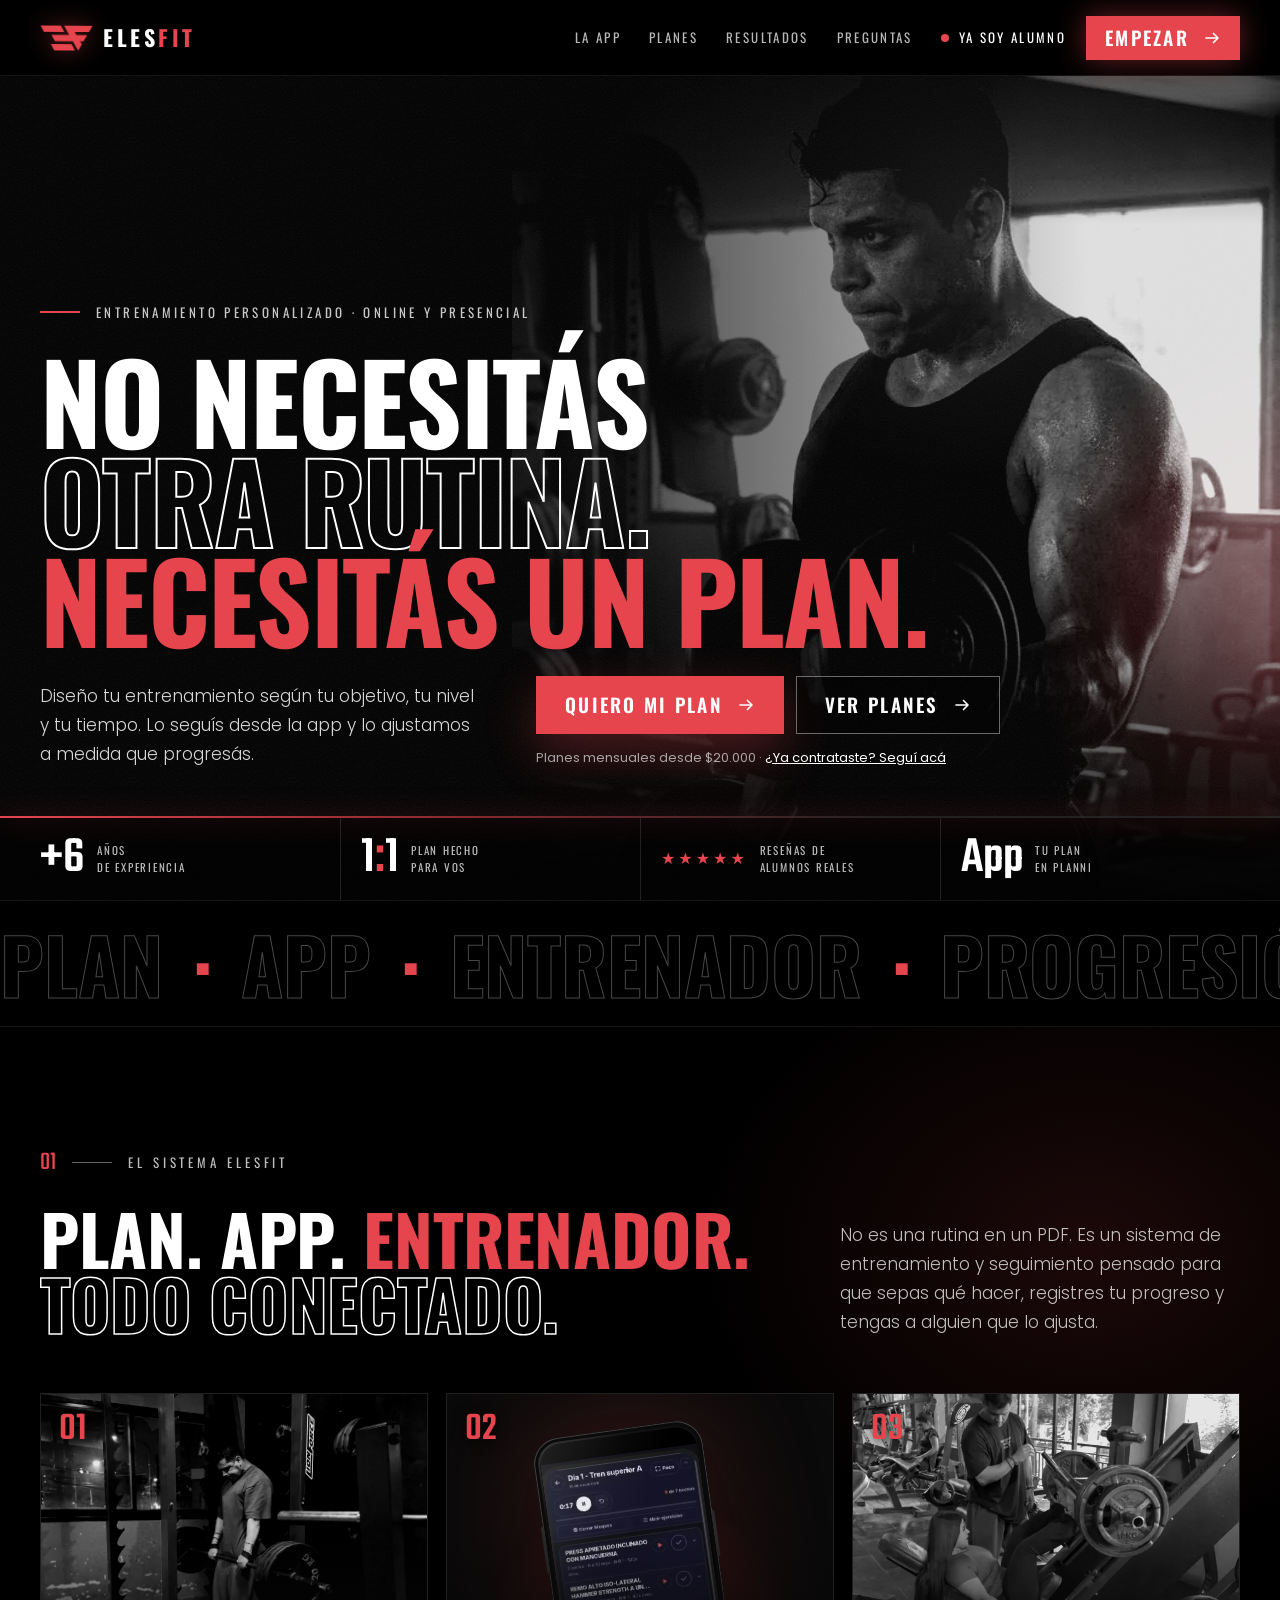
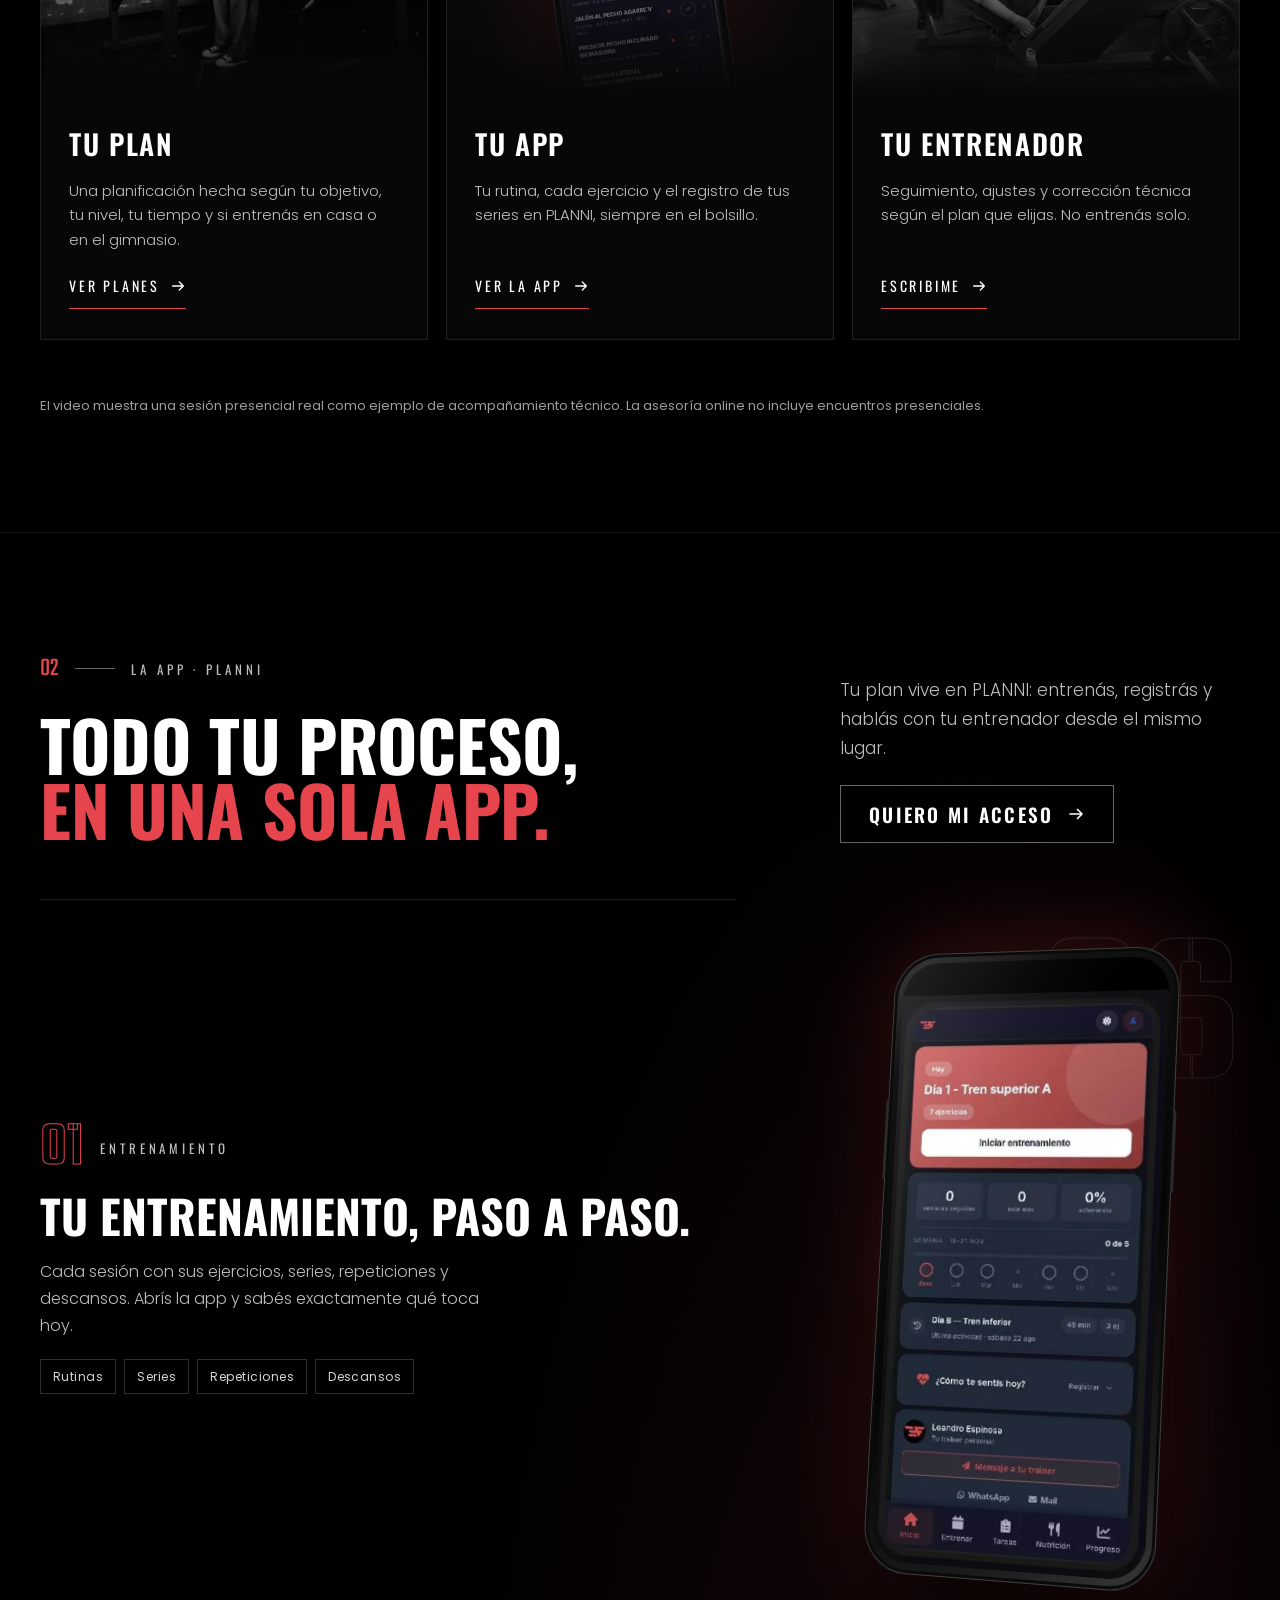
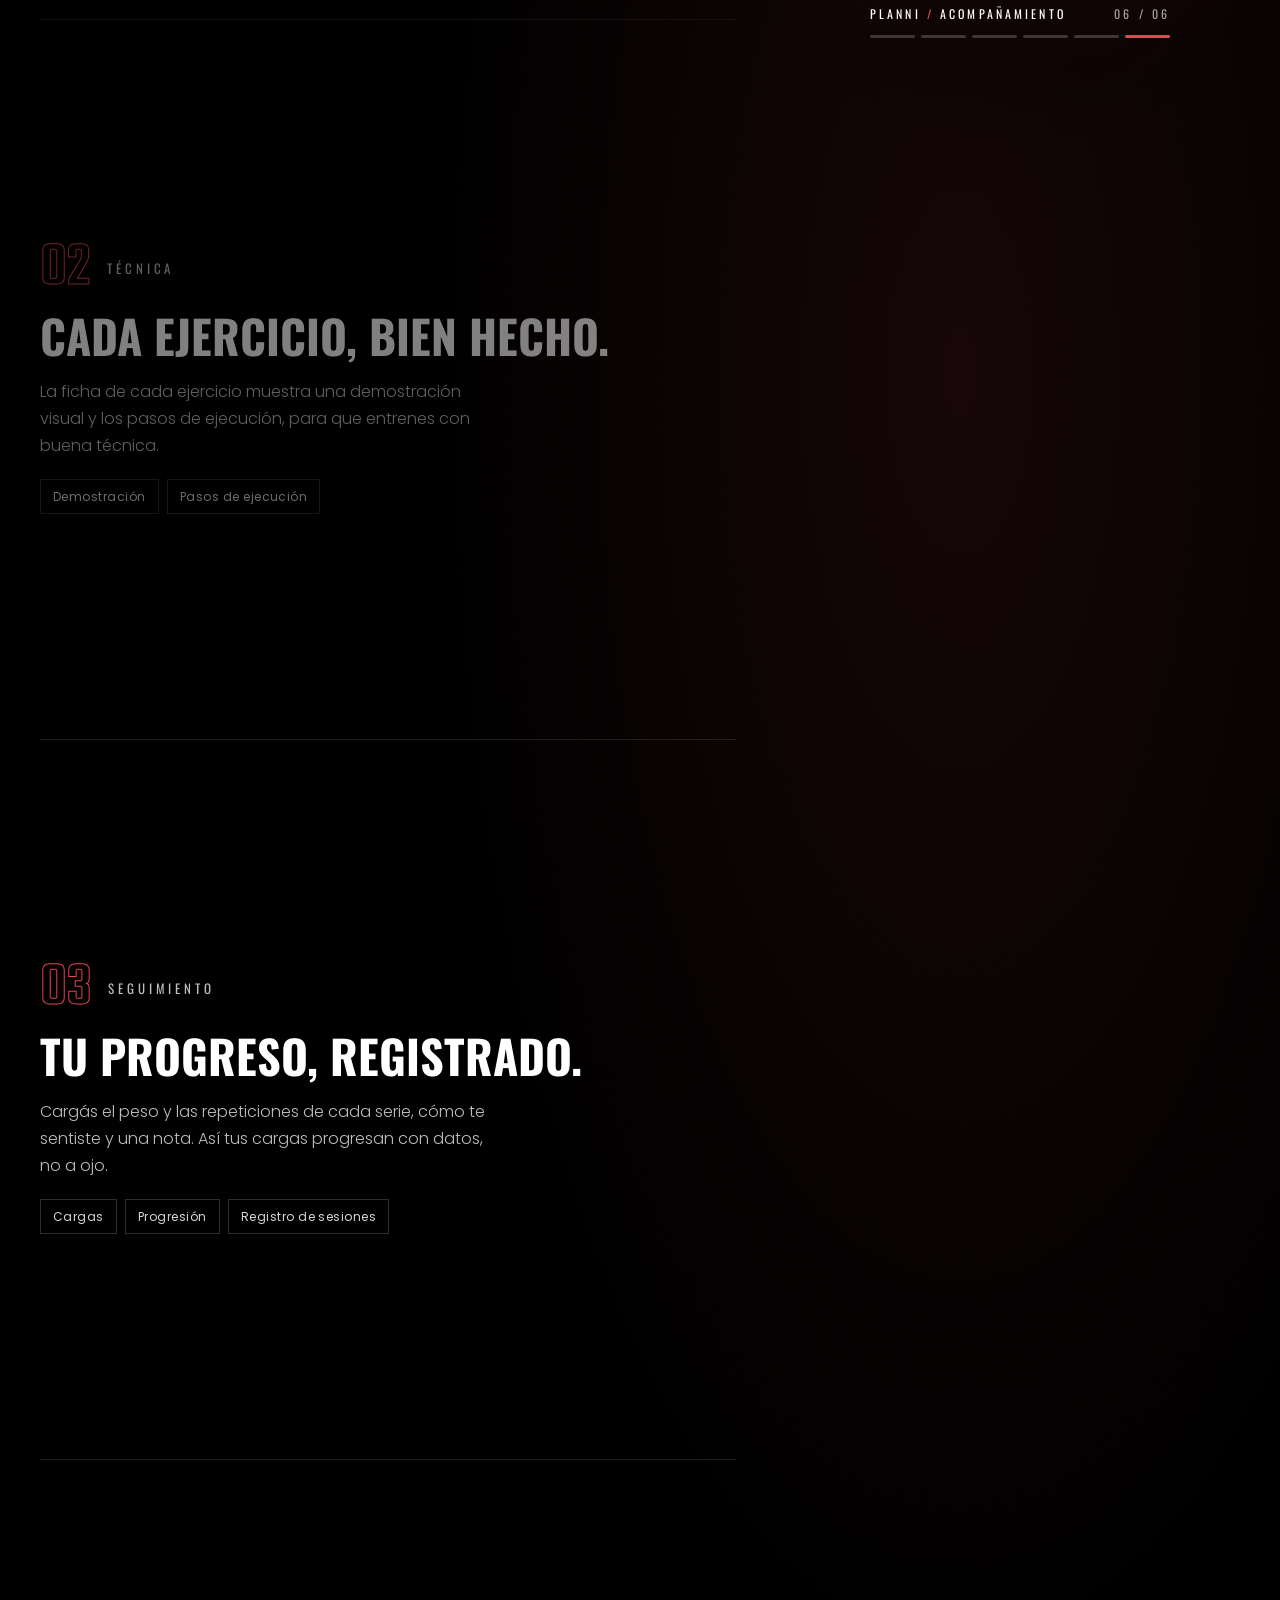
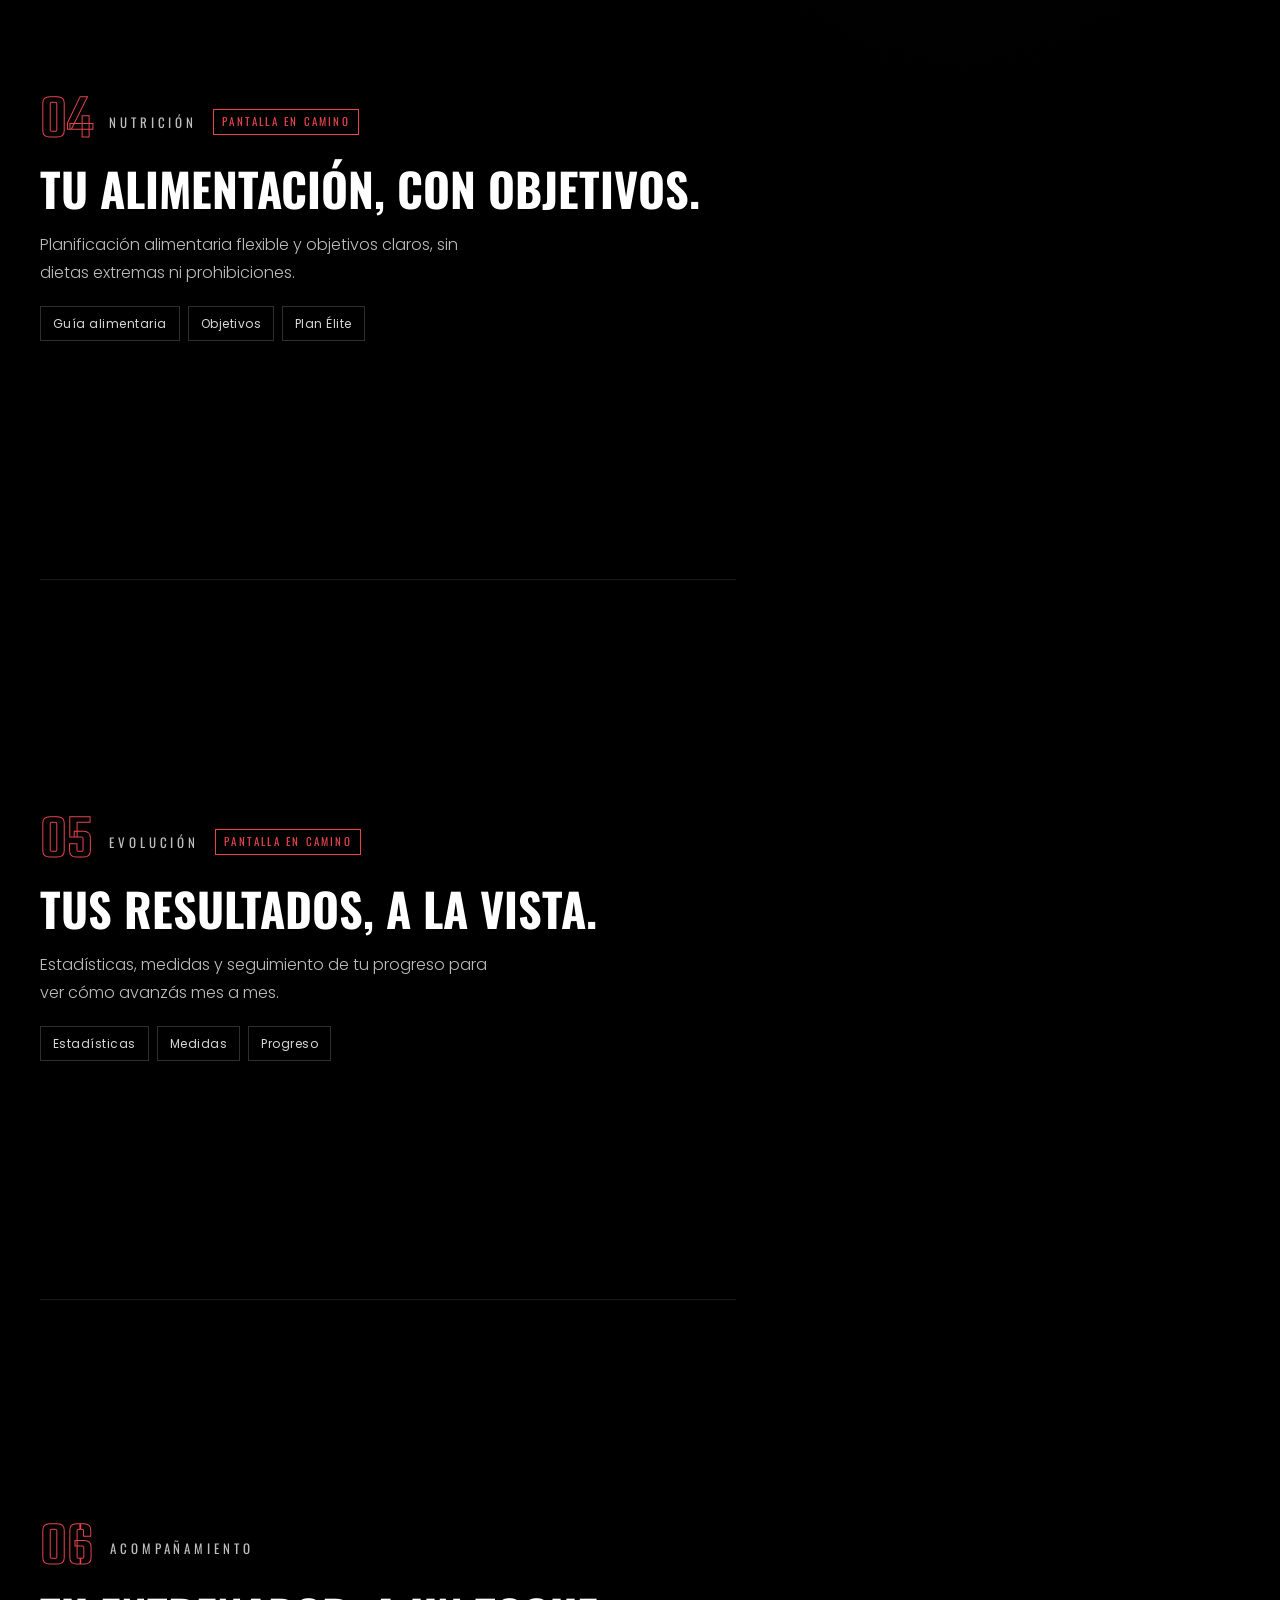
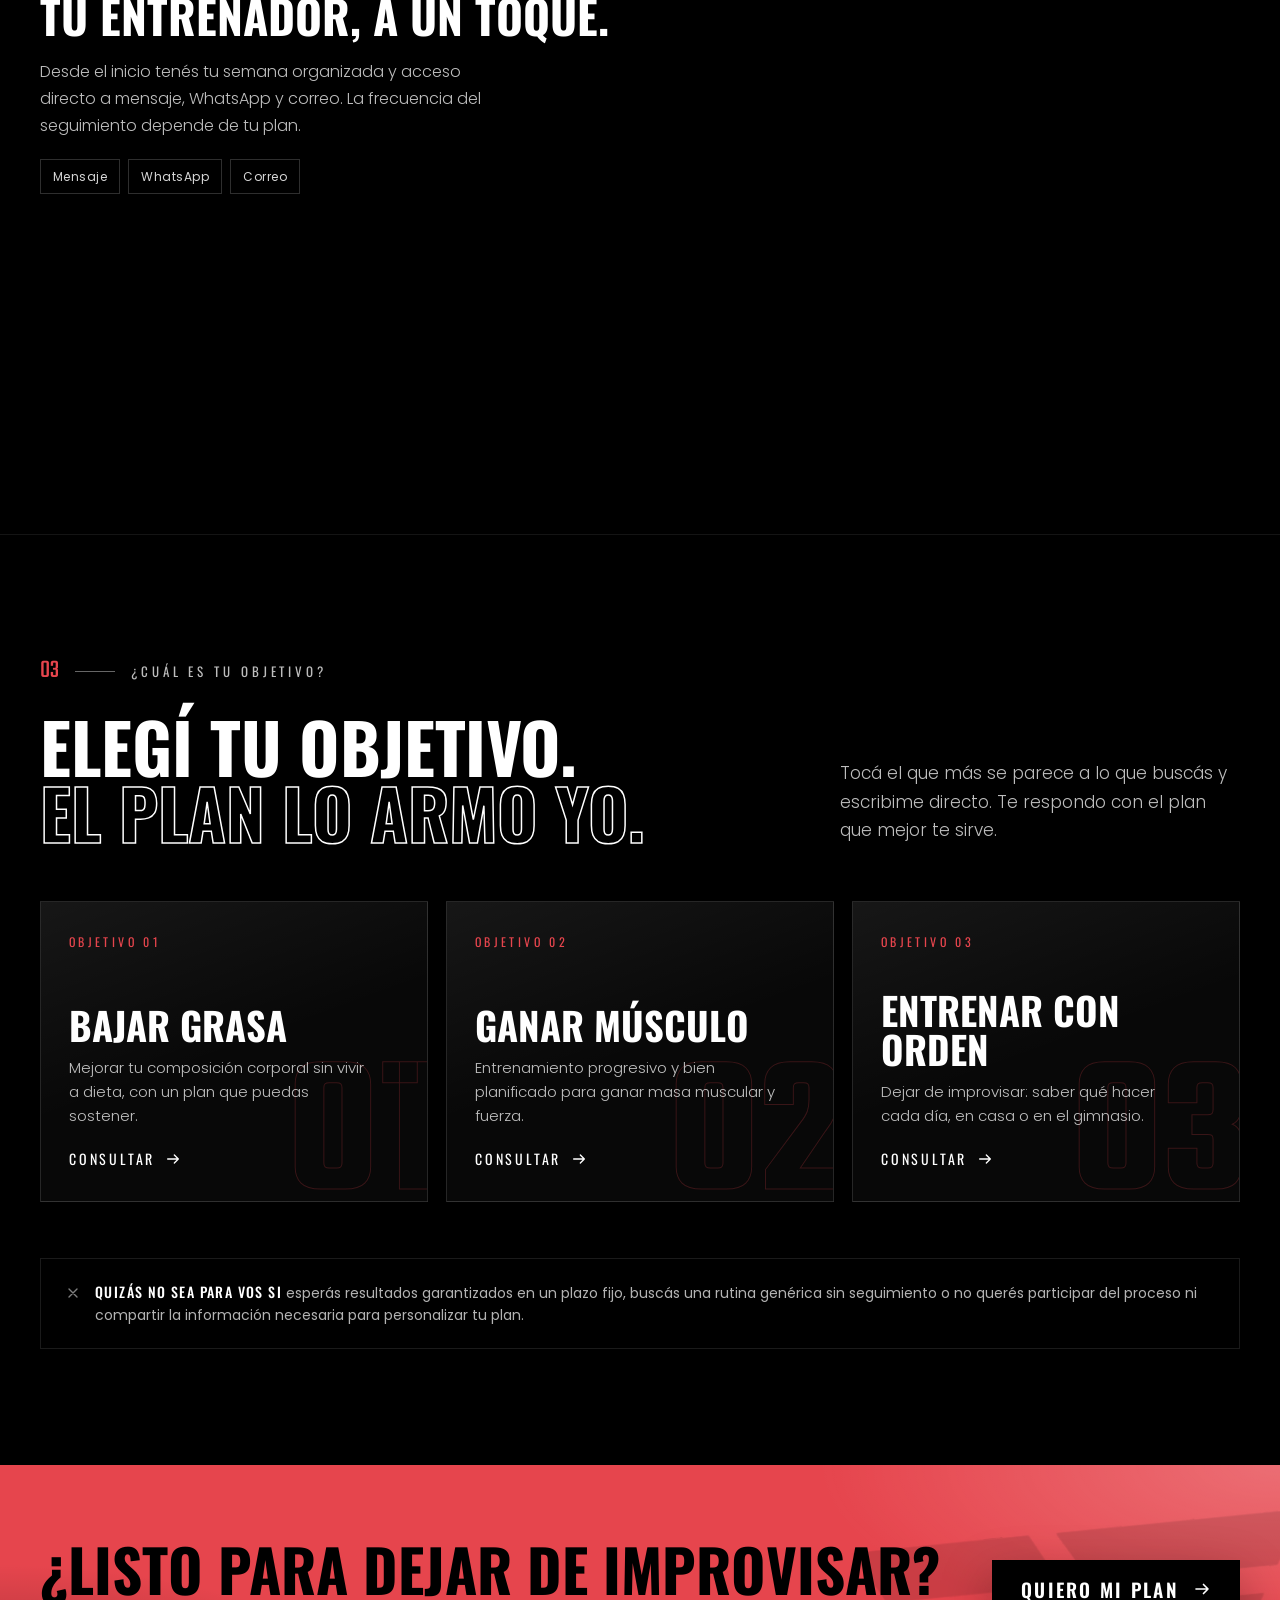
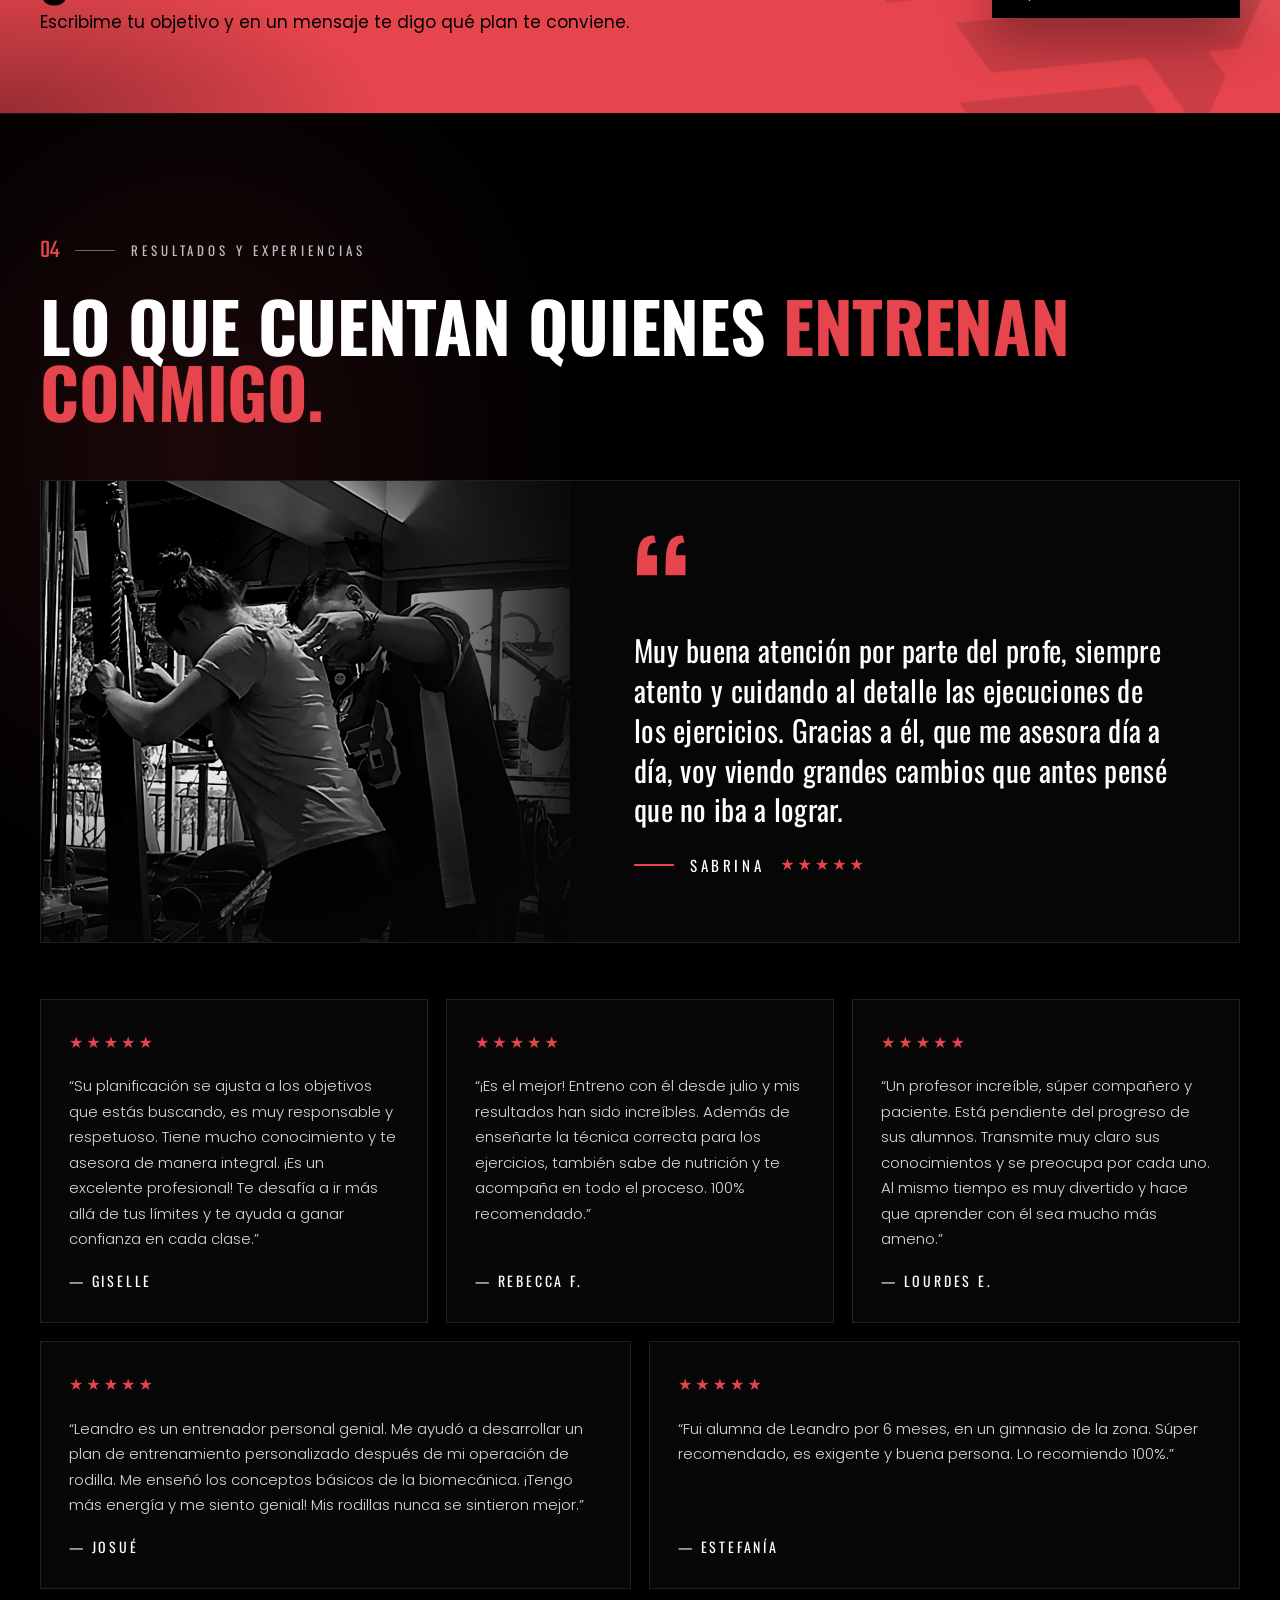
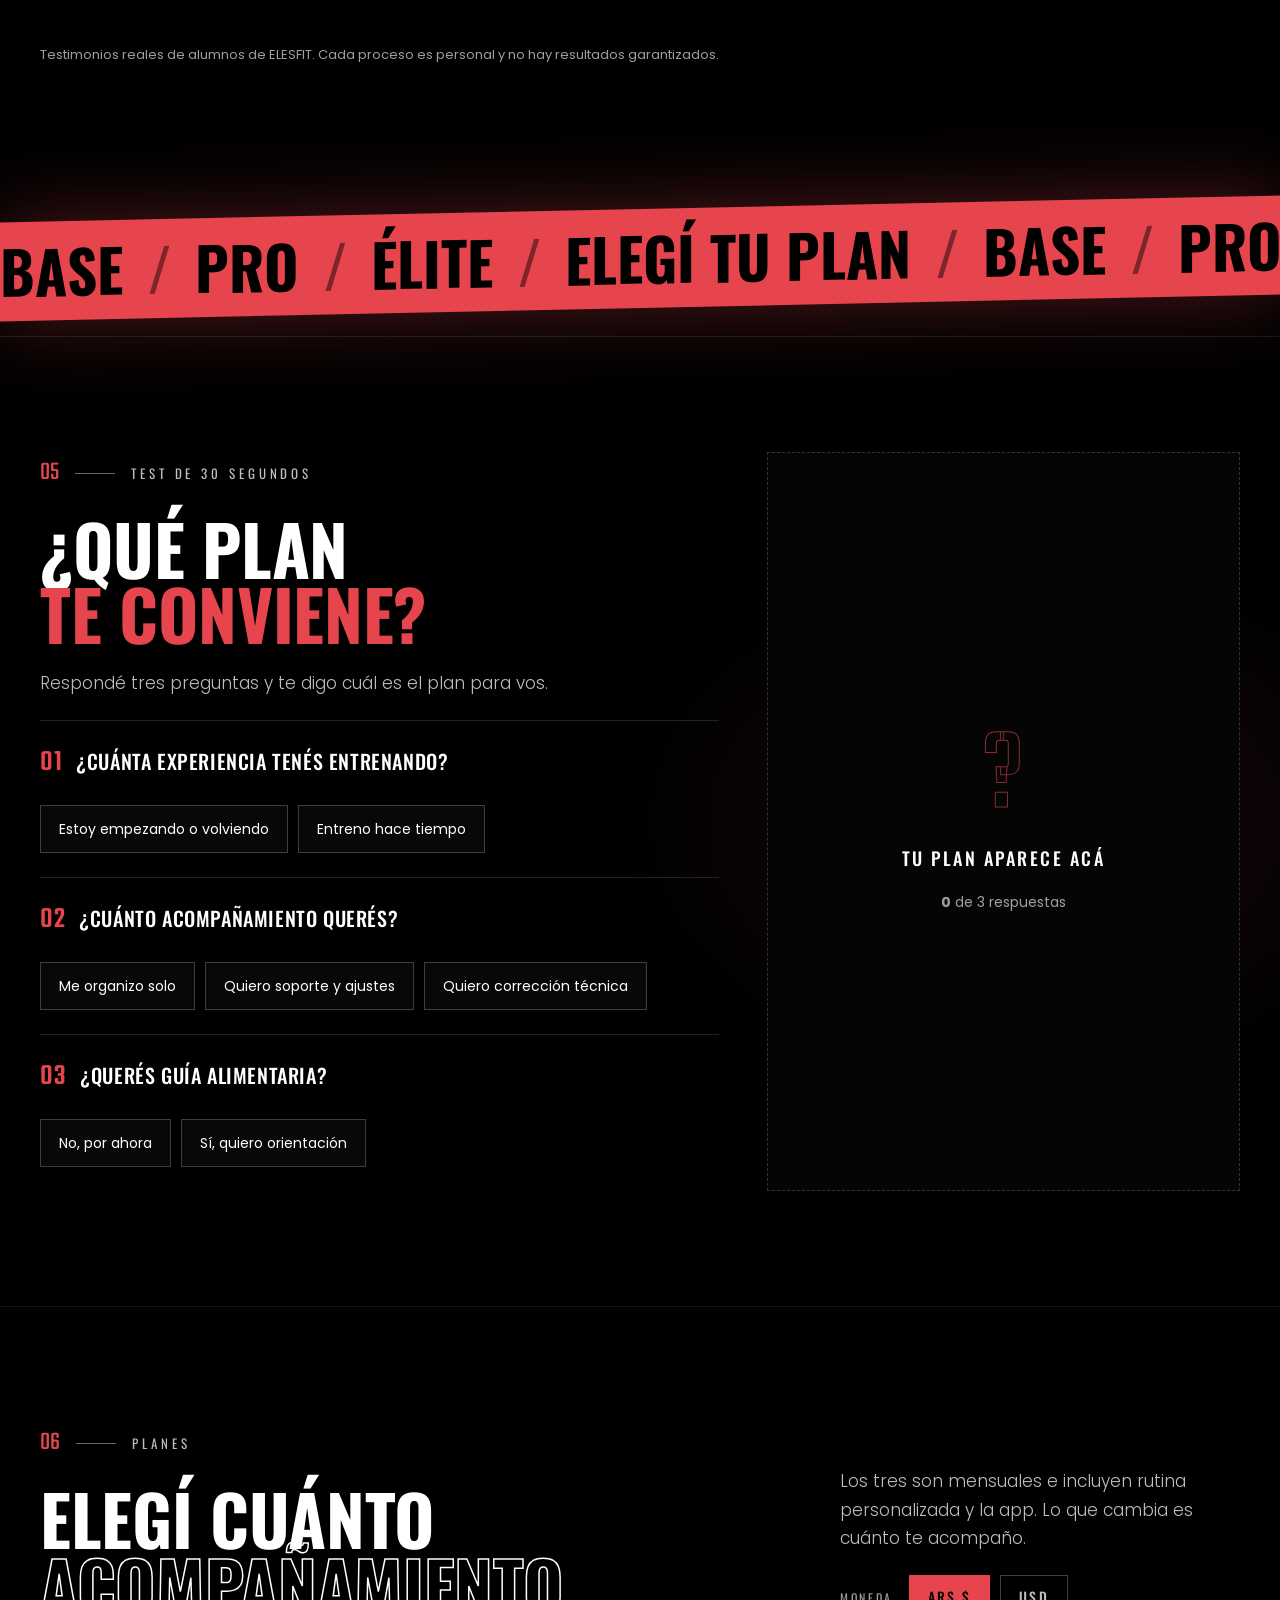
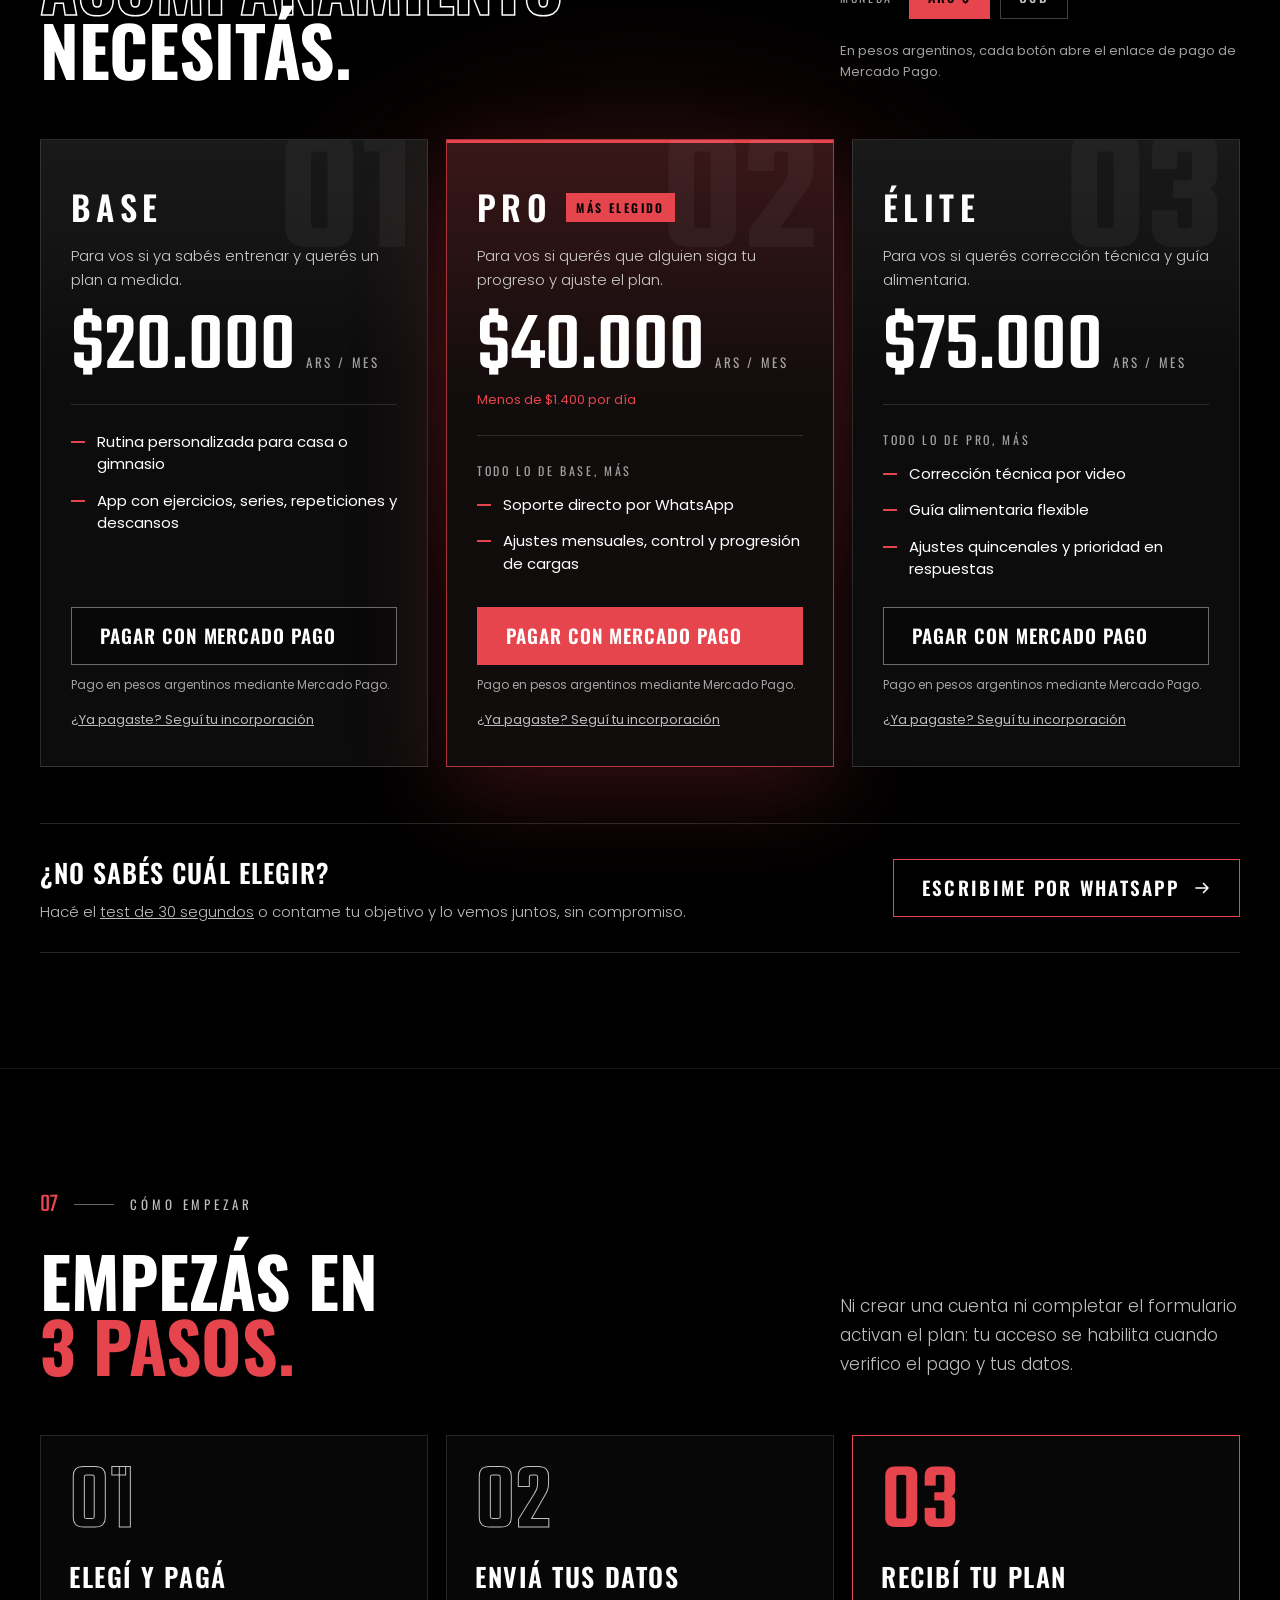
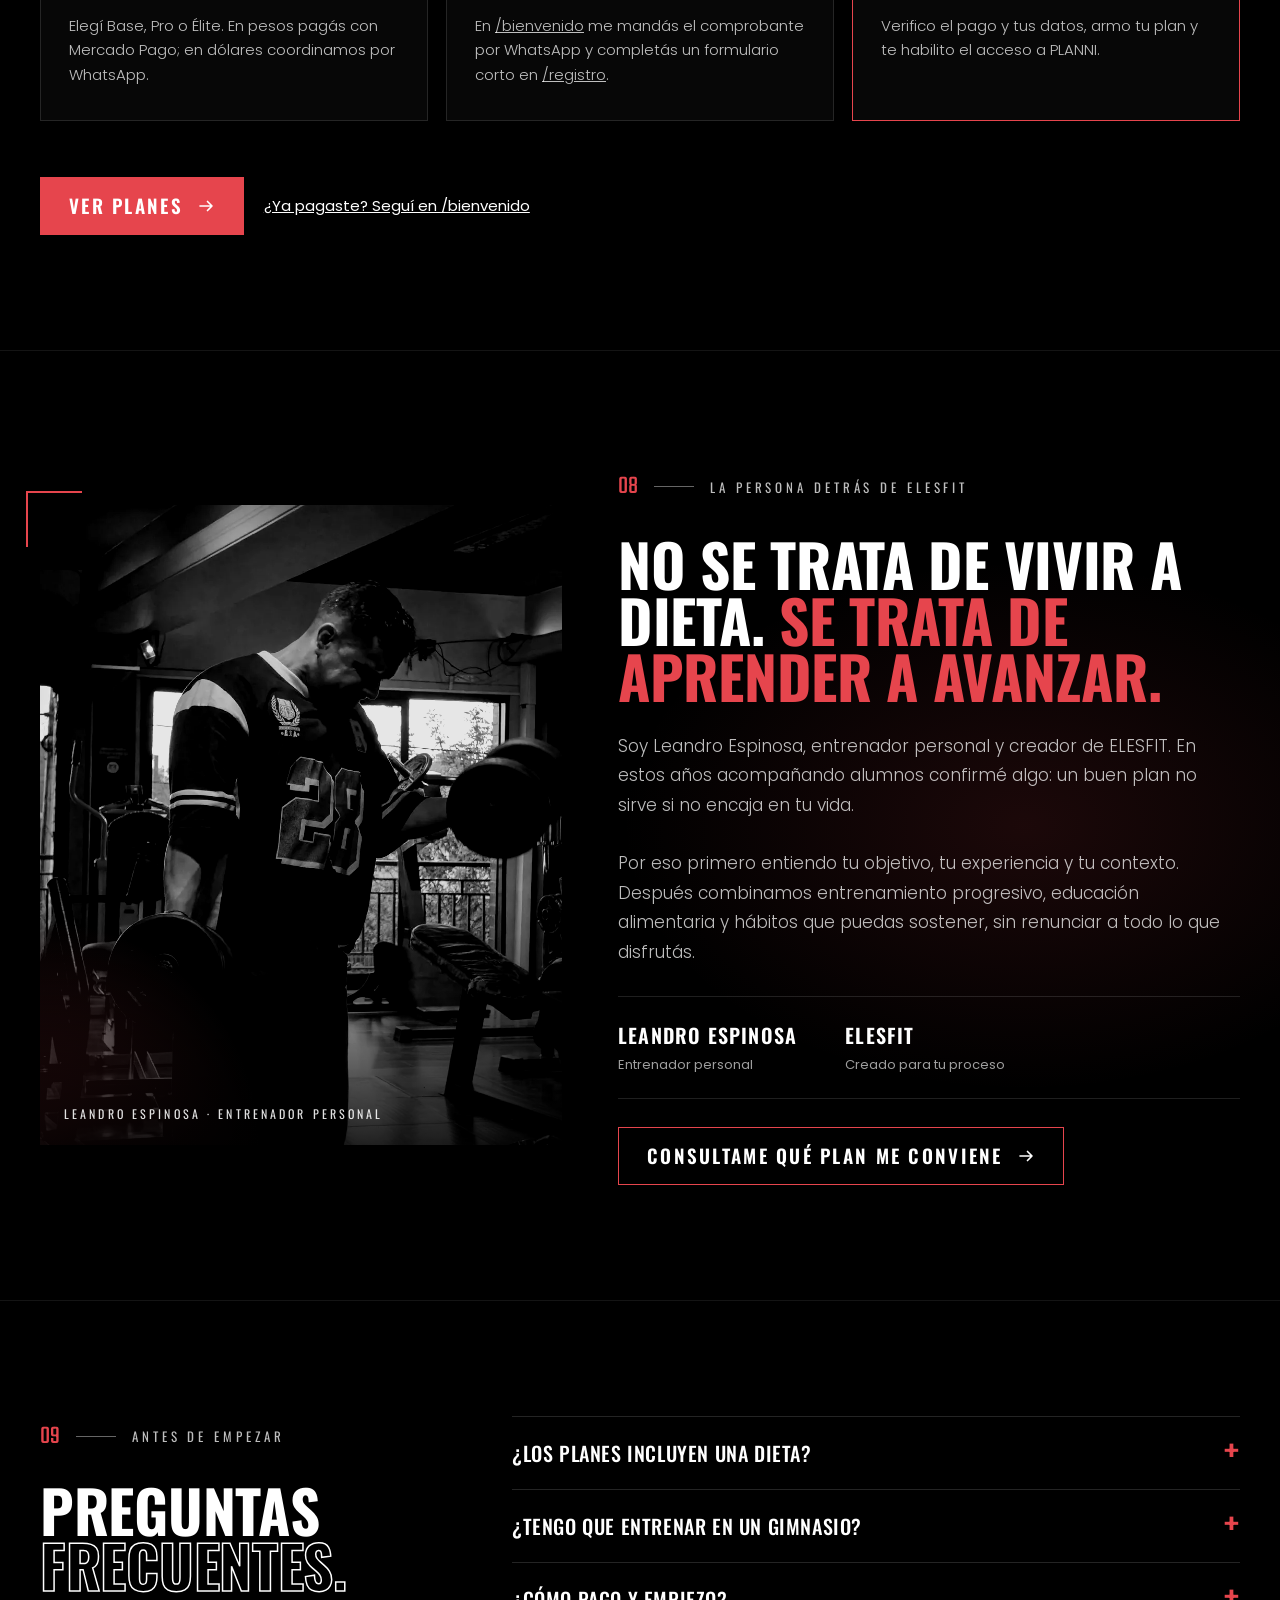
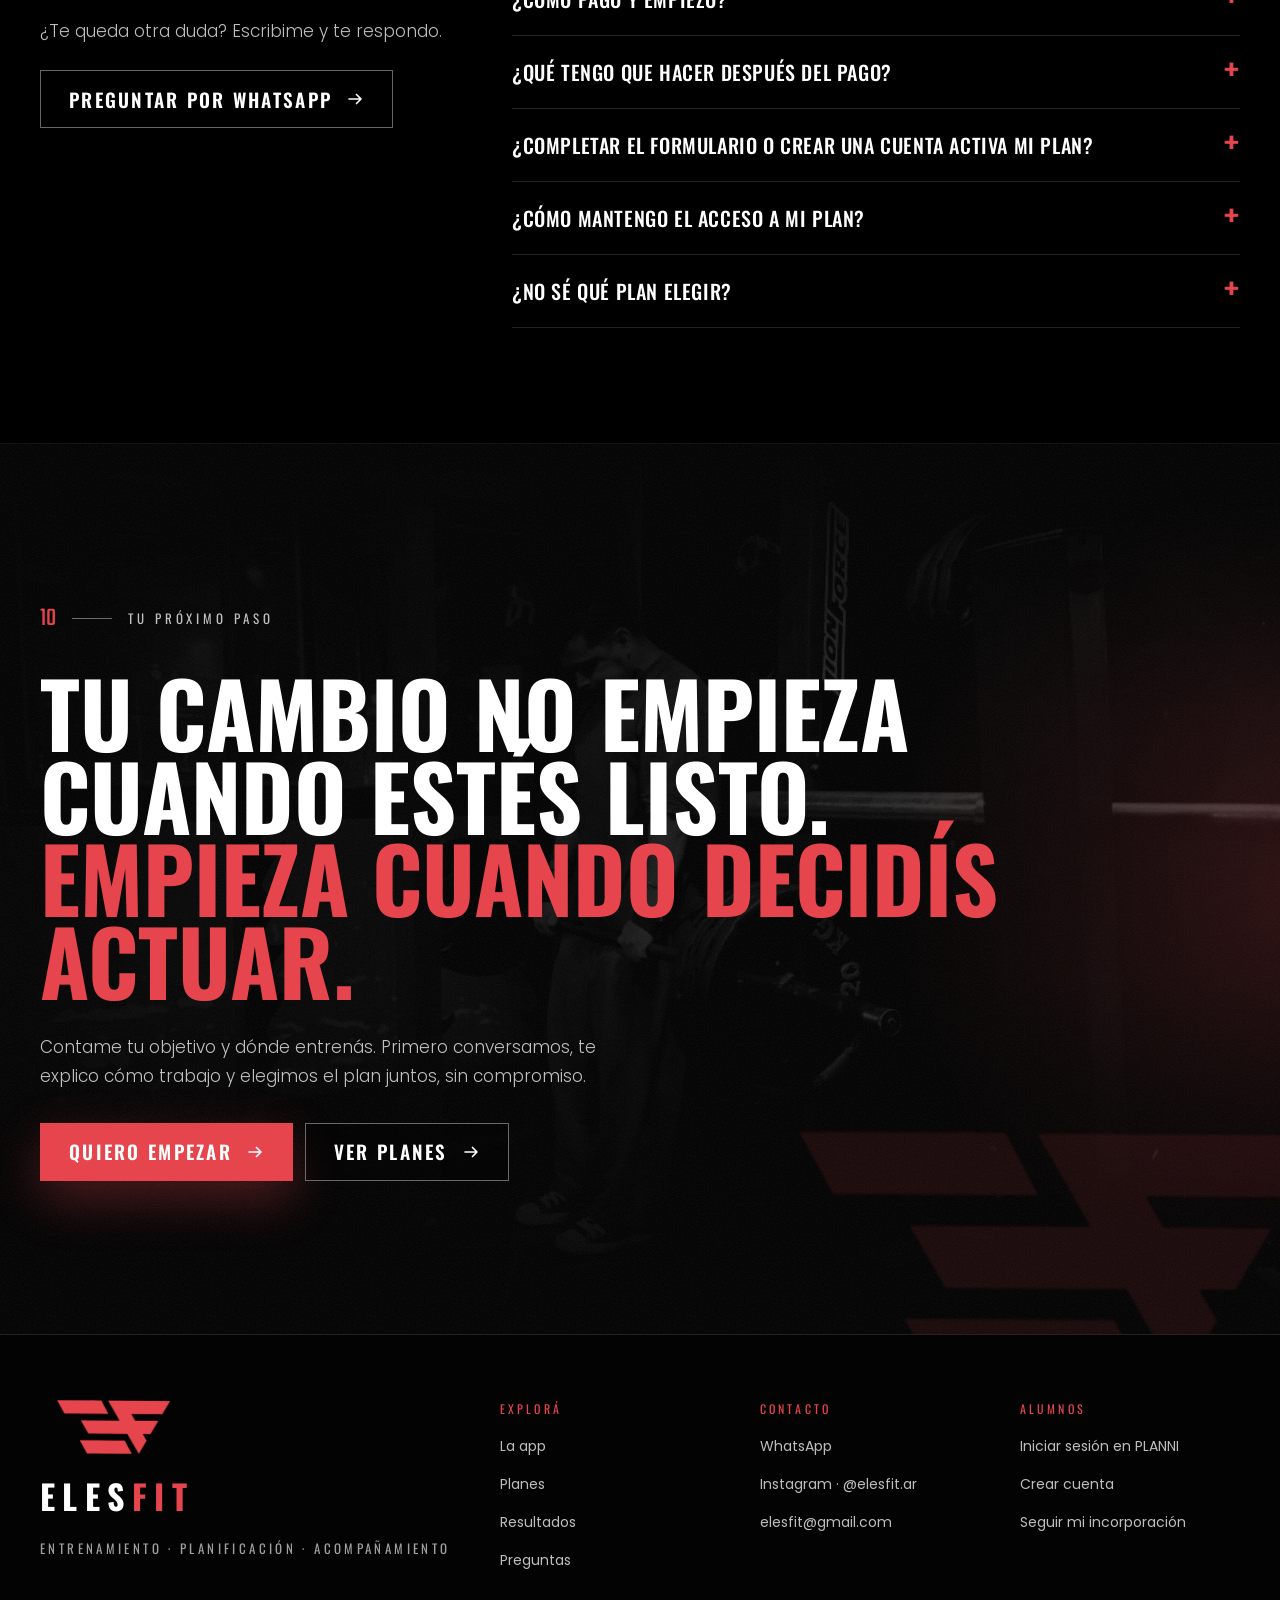
==== commit fc5098e4: "Aliviana la carga de la home - Fotos y capturas de la app en WebP: 1,1 MB → 0,4 MB en total,   con l" ====
--- a/index.html
+++ b/index.html
@@ -14,7 +14,7 @@
   <link rel="apple-touch-icon" href="/assets/apple-touch-icon.png">
   <link rel="preconnect" href="https://fonts.googleapis.com">
   <link rel="preconnect" href="https://fonts.gstatic.com" crossorigin>
-  <link rel="preload" as="image" href="assets/leandro-training.jpg" fetchpriority="high">
+  <link rel="preload" as="image" href="assets/leandro-training.webp" type="image/webp" fetchpriority="high">
   <link href="https://fonts.googleapis.com/css2?family=Oswald:wght@400;500;600;700&family=Poppins:wght@300;400;500;600&family=Teko:wght@400;500;600&display=swap" rel="stylesheet">
   <link rel="stylesheet" href="styles.css">
   <meta property="og:type" content="website">
@@ -76,7 +76,7 @@
     <!-- PORTADA -->
     <section class="hero" id="inicio" aria-labelledby="hero-title">
       <div class="hero-media" data-parallax>
-        <img src="assets/leandro-training.jpg" alt="Leandro Espinosa entrenando con mancuernas en el gimnasio" width="1208" height="682" fetchpriority="high">
+        <img src="assets/leandro-training.webp" alt="Leandro Espinosa entrenando con mancuernas en el gimnasio" width="1208" height="682" fetchpriority="high">
       </div>
       <div class="hero-shade" aria-hidden="true"></div>
       <div class="grain" aria-hidden="true"></div>
@@ -126,7 +126,7 @@
         <div class="card-grid three">
           <article class="sys-card" data-reveal>
             <div class="sys-media">
-              <img src="assets/leandro-with-bar.jpg" alt="Leandro Espinosa entrenando fuerza con barra" width="800" height="1000" loading="lazy" decoding="async">
+              <img src="assets/leandro-with-bar.webp" alt="Leandro Espinosa entrenando fuerza con barra" width="1080" height="608" loading="lazy" decoding="async">
               <span class="sys-num">01</span>
             </div>
             <div class="sys-body">
@@ -138,7 +138,7 @@
           <article class="sys-card" data-reveal>
             <div class="sys-media sys-media-app">
               <div class="phone phone-tilt" style="--w: 170px">
-                <div class="phone-screen"><img class="screen" src="app-rutinas.jpg" alt="Rutina del día en PLANNI" width="400" height="816" loading="lazy" decoding="async"></div>
+                <div class="phone-screen"><img class="screen" src="app-rutinas.webp" alt="Rutina del día en PLANNI" width="400" height="816" loading="lazy" decoding="async"></div>
               </div>
               <span class="sys-num">02</span>
             </div>
@@ -150,7 +150,7 @@
           </article>
           <article class="sys-card" data-reveal>
             <div class="sys-media">
-              <video src="assets/coaching-session-silent.mp4" poster="assets/coaching-session-poster.jpg" muted loop playsinline autoplay preload="metadata" aria-label="Sesión presencial real de acompañamiento técnico en prensa de piernas" data-autoplay-video></video>
+              <video src="assets/coaching-session-480.mp4" poster="assets/coaching-session-poster.webp" muted loop playsinline autoplay preload="metadata" aria-label="Sesión presencial real de acompañamiento técnico en prensa de piernas" data-autoplay-video></video>
               <span class="sys-num">03</span>
             </div>
             <div class="sys-body">
@@ -185,21 +185,21 @@
               <h3>Tu entrenamiento, paso a paso.</h3>
               <p>Cada sesión con sus ejercicios, series, repeticiones y descansos. Abrís la app y sabés exactamente qué toca hoy.</p>
               <ul class="chips"><li>Rutinas</li><li>Series</li><li>Repeticiones</li><li>Descansos</li></ul>
-              <div class="feature-phone"><div class="phone" style="--w: 232px"><div class="phone-screen"><img class="screen" src="app-rutinas.jpg" alt="Rutina del día en PLANNI con ejercicios, series, repeticiones y descansos" width="400" height="816" loading="lazy" decoding="async"></div></div></div>
+              <div class="feature-phone"><div class="phone" style="--w: 232px"><div class="phone-screen"><img class="screen" src="app-rutinas.webp" alt="Rutina del día en PLANNI con ejercicios, series, repeticiones y descansos" width="400" height="816" loading="lazy" decoding="async"></div></div></div>
             </article>
             <article class="app-feature" data-feature="1">
               <div class="feature-head"><span class="feature-num">02</span><span class="feature-label">Técnica</span></div>
               <h3>Cada ejercicio, bien hecho.</h3>
               <p>La ficha de cada ejercicio muestra una demostración visual y los pasos de ejecución, para que entrenes con buena técnica.</p>
               <ul class="chips"><li>Demostración</li><li>Pasos de ejecución</li></ul>
-              <div class="feature-phone tilt-right"><div class="phone" style="--w: 232px"><div class="phone-screen"><img class="screen" src="app-ejercicios.jpg" alt="Ficha de ejercicio en PLANNI con demostración visual y pasos de ejecución" width="400" height="816" loading="lazy" decoding="async"></div></div></div>
+              <div class="feature-phone tilt-right"><div class="phone" style="--w: 232px"><div class="phone-screen"><img class="screen" src="app-ejercicios.webp" alt="Ficha de ejercicio en PLANNI con demostración visual y pasos de ejecución" width="400" height="816" loading="lazy" decoding="async"></div></div></div>
             </article>
             <article class="app-feature" data-feature="2">
               <div class="feature-head"><span class="feature-num">03</span><span class="feature-label">Seguimiento</span></div>
               <h3>Tu progreso, registrado.</h3>
               <p>Cargás el peso y las repeticiones de cada serie, cómo te sentiste y una nota. Así tus cargas progresan con datos, no a ojo.</p>
               <ul class="chips"><li>Cargas</li><li>Progresión</li><li>Registro de sesiones</li></ul>
-              <div class="feature-phone"><div class="phone" style="--w: 232px"><div class="phone-screen"><img class="screen" src="app-registro.jpg" alt="Registro de una serie en PLANNI con peso, repeticiones, sensación y nota" width="400" height="816" loading="lazy" decoding="async"></div></div></div>
+              <div class="feature-phone"><div class="phone" style="--w: 232px"><div class="phone-screen"><img class="screen" src="app-registro.webp" alt="Registro de una serie en PLANNI con peso, repeticiones, sensación y nota" width="400" height="816" loading="lazy" decoding="async"></div></div></div>
             </article>
             <article class="app-feature" data-feature="3">
               <div class="feature-head"><span class="feature-num">04</span><span class="feature-label">Nutrición</span><span class="soon">Pantalla en camino</span></div>
@@ -220,7 +220,7 @@
               <h3>Tu entrenador, a un toque.</h3>
               <p>Desde el inicio tenés tu semana organizada y acceso directo a mensaje, WhatsApp y correo. La frecuencia del seguimiento depende de tu plan.</p>
               <ul class="chips"><li>Mensaje</li><li>WhatsApp</li><li>Correo</li></ul>
-              <div class="feature-phone tilt-right"><div class="phone" style="--w: 232px"><div class="phone-screen"><img class="screen" src="app-inicio.jpg" alt="Pantalla de inicio de PLANNI con la semana y accesos de contacto" width="400" height="816" loading="lazy" decoding="async"></div></div></div>
+              <div class="feature-phone tilt-right"><div class="phone" style="--w: 232px"><div class="phone-screen"><img class="screen" src="app-inicio.webp" alt="Pantalla de inicio de PLANNI con la semana y accesos de contacto" width="400" height="816" loading="lazy" decoding="async"></div></div></div>
             </article>
           </div>
 
@@ -231,12 +231,12 @@
               <div class="stage-phone">
                 <div class="phone" style="--w: 300px">
                   <div class="phone-screen">
-                    <img class="screen is-active" data-screen="0" src="app-rutinas.jpg" alt="" width="400" height="816" loading="lazy" decoding="async">
-                    <img class="screen" data-screen="1" src="app-ejercicios.jpg" alt="" width="400" height="816" loading="lazy" decoding="async">
-                    <img class="screen" data-screen="2" src="app-registro.jpg" alt="" width="400" height="816" loading="lazy" decoding="async">
+                    <img class="screen is-active" data-screen="0" src="app-rutinas.webp" alt="" width="400" height="816" loading="lazy" decoding="async">
+                    <img class="screen" data-screen="1" src="app-ejercicios.webp" alt="" width="400" height="816" loading="lazy" decoding="async">
+                    <img class="screen" data-screen="2" src="app-registro.webp" alt="" width="400" height="816" loading="lazy" decoding="async">
                     <div class="screen screen-pending" data-screen="3"><span class="pending-box"></span><strong>Nutrición</strong><span>Captura pendiente</span></div>
                     <div class="screen screen-pending" data-screen="4"><span class="pending-box"></span><strong>Evolución</strong><span>Captura pendiente</span></div>
-                    <img class="screen" data-screen="5" src="app-inicio.jpg" alt="" width="400" height="816" loading="lazy" decoding="async">
+                    <img class="screen" data-screen="5" src="app-inicio.webp" alt="" width="400" height="816" loading="lazy" decoding="async">
                   </div>
                 </div>
               </div>
@@ -313,7 +313,7 @@
         </div>
 
         <figure class="featured-quote" data-reveal>
-          <div class="fq-media"><img src="assets/leandro-coaching.jpg" alt="Leandro acompaña a una alumna durante un ejercicio en una máquina de polea" width="900" height="1200" loading="lazy" decoding="async"></div>
+          <div class="fq-media"><img src="assets/leandro-coaching.webp" alt="Leandro acompaña a una alumna durante un ejercicio en una máquina de polea" width="900" height="1192" loading="lazy" decoding="async"></div>
           <div class="fq-body">
             <span class="fq-mark" aria-hidden="true">“</span>
             <blockquote>Muy buena atención por parte del profe, siempre atento y cuidando al detalle las ejecuciones de los ejercicios. Gracias a él, que me asesora día a día, voy viendo grandes cambios que antes pensé que no iba a lograr.</blockquote>
@@ -489,7 +489,7 @@
     <section class="section glow-r" id="sobre-mi" aria-labelledby="sobre-title">
       <div class="wrap about">
         <figure class="about-media" data-reveal>
-          <img src="assets/leandro-portrait-editorial.jpg" alt="Leandro Espinosa entrenando con mancuernas en el gimnasio" width="1376" height="1824" loading="lazy" decoding="async">
+          <img src="assets/leandro-portrait-editorial.webp" alt="Leandro Espinosa entrenando con mancuernas en el gimnasio" width="1000" height="1326" loading="lazy" decoding="async">
           <span class="corner" aria-hidden="true"></span>
           <figcaption>Leandro Espinosa · Entrenador personal</figcaption>
         </figure>
@@ -530,7 +530,7 @@
 
     <!-- 10 CIERRE -->
     <section class="final-cta" id="contacto" aria-labelledby="contact-title">
-      <img class="final-bg" src="assets/leandro-with-bar.jpg" alt="" aria-hidden="true" width="800" height="1000" loading="lazy" decoding="async">
+      <img class="final-bg" src="assets/leandro-with-bar.webp" alt="" aria-hidden="true" width="1080" height="608" loading="lazy" decoding="async">
       <div class="final-shade" aria-hidden="true"></div>
       <img class="final-logo" src="assets/logo-elesfit.png" alt="" aria-hidden="true" width="240" height="117" loading="lazy">
       <div class="grain" aria-hidden="true"></div>
--- a/styles.css
+++ b/styles.css
@@ -180,7 +180,7 @@
 .sys-media-app .phone { position: absolute; left: 50%; top: 34px; transform: translateX(-50%) rotate(-8deg); transition: transform 0.8s var(--ease); }
 .sys-card:hover .sys-media-app .phone { transform: translateX(-50%) rotate(-4deg) translateY(-8px); }
 .sys-media-app .phone .screen { filter: none; }
-.sys-num { position: absolute; z-index: 2; top: 16px; left: 18px; font-family: var(--f-num); font-weight: 500; font-size: 40px; line-height: 1; color: var(--red); }
+.sys-num { position: absolute; z-index: 2; top: 16px; left: 18px; font-family: var(--f-num); font-weight: 500; font-size: 40px; line-height: 1; color: var(--red); text-shadow: 0 2px 14px rgba(0, 0, 0, 0.9); }
 .sys-body { flex-grow: 1; display: flex; flex-direction: column; gap: 12px; padding: 28px 28px 30px; }
 .sys-body h3 { font-family: var(--f-title); font-weight: 600; font-size: 28px; letter-spacing: 0.06em; text-transform: uppercase; }
 .sys-body p { flex-grow: 1; font-size: 15px; font-weight: 300; line-height: 1.65; color: var(--muted); }
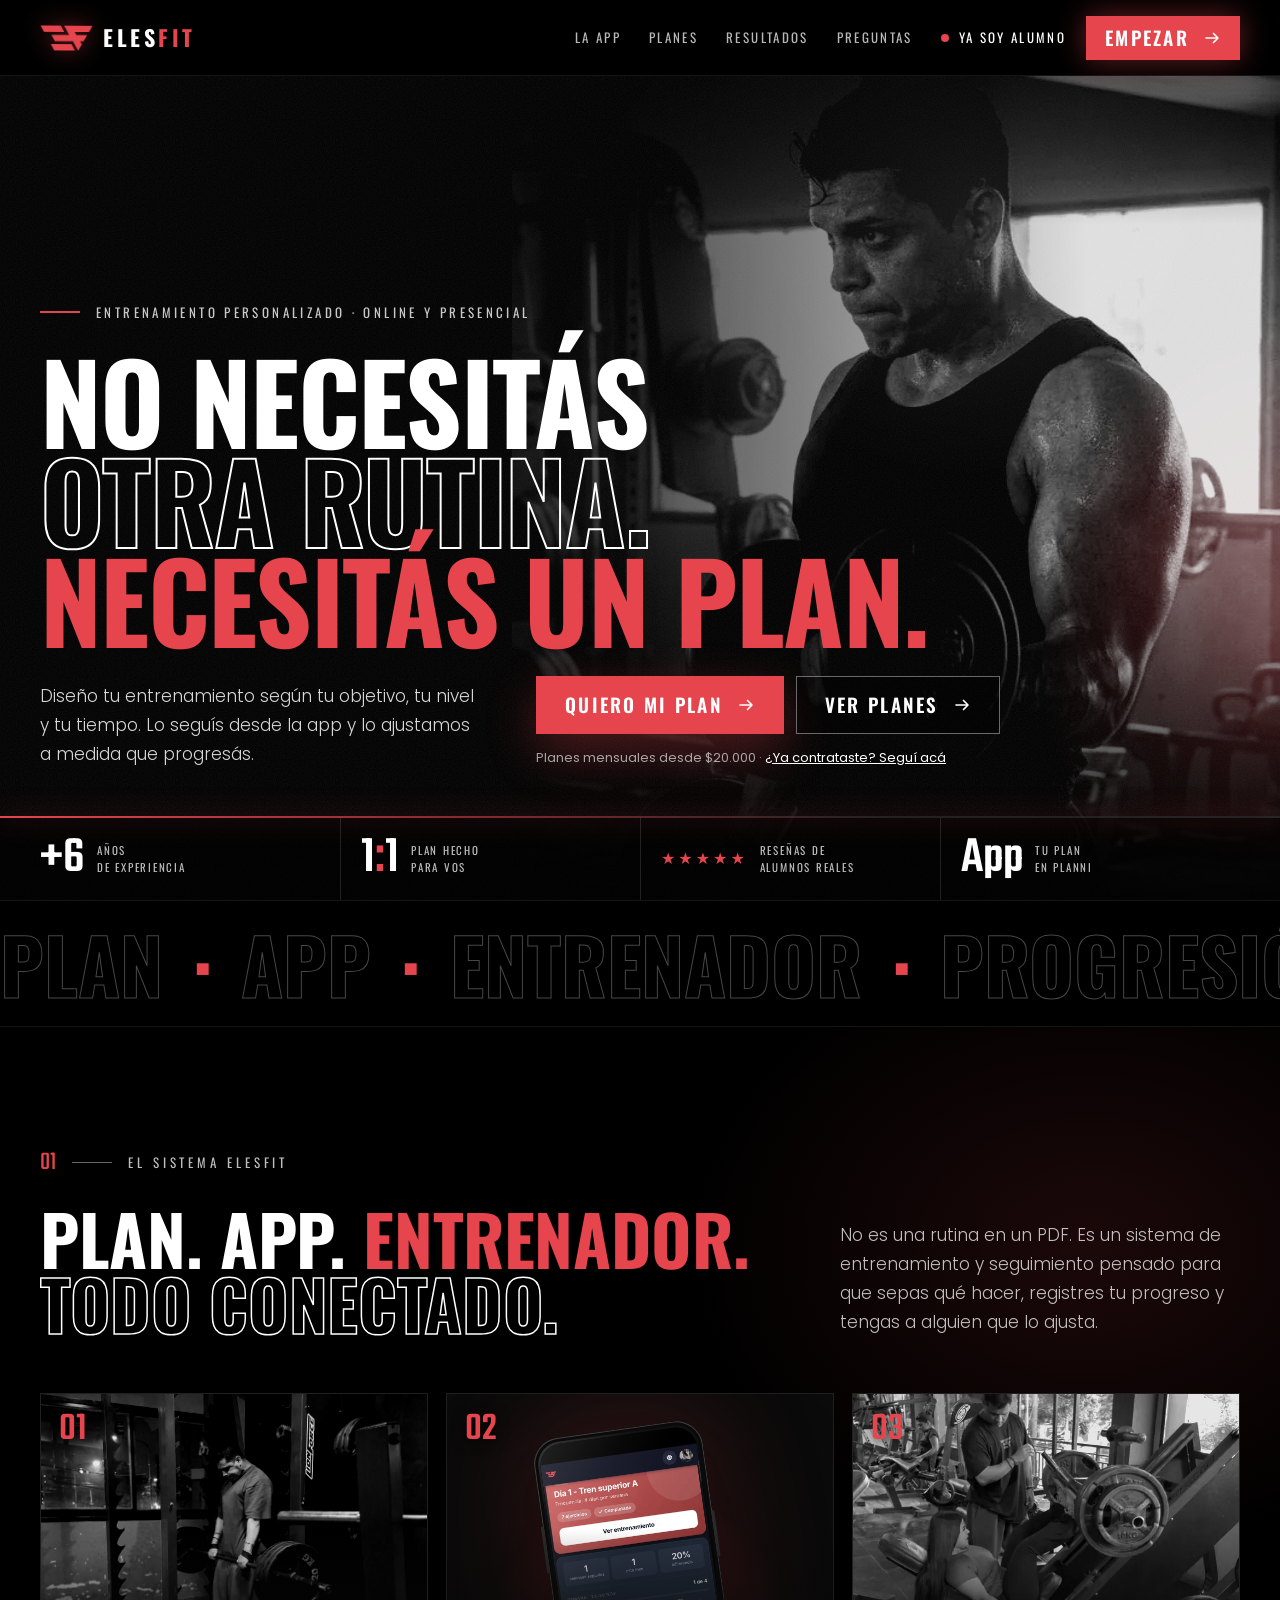
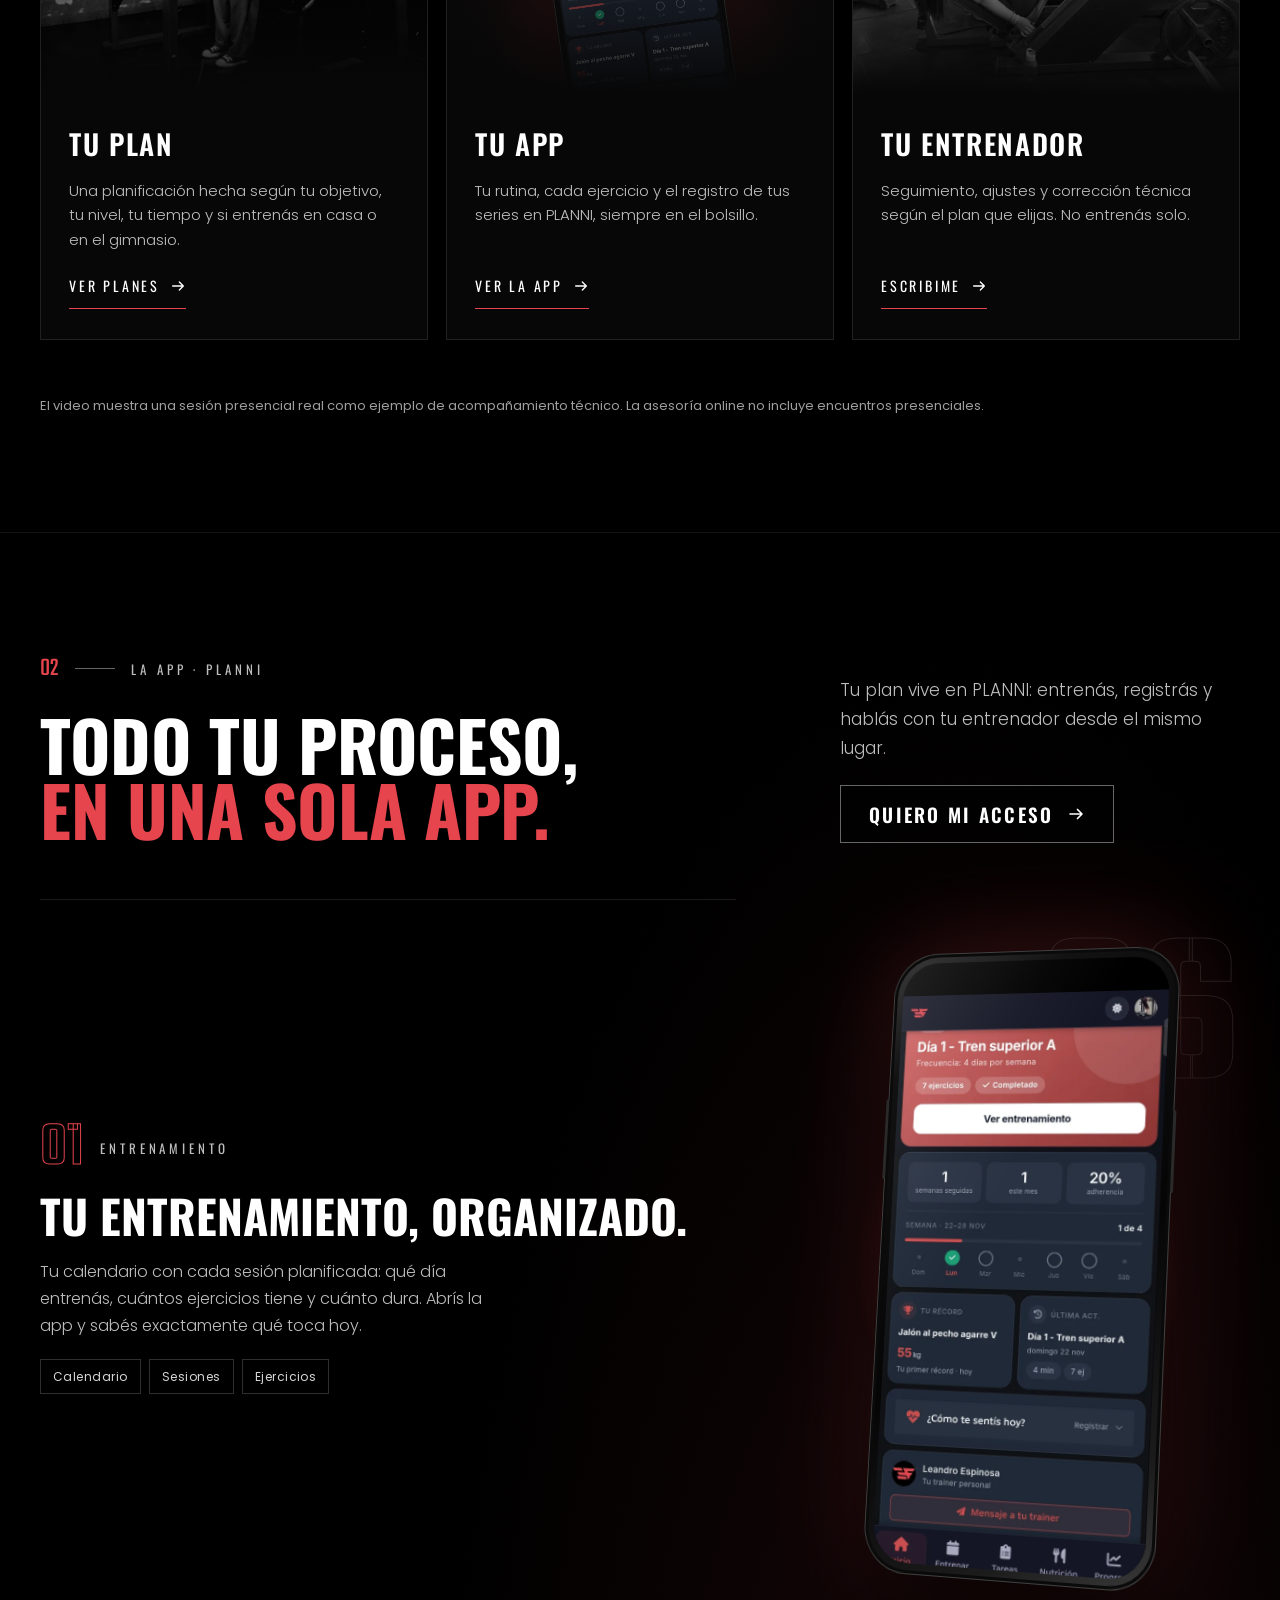
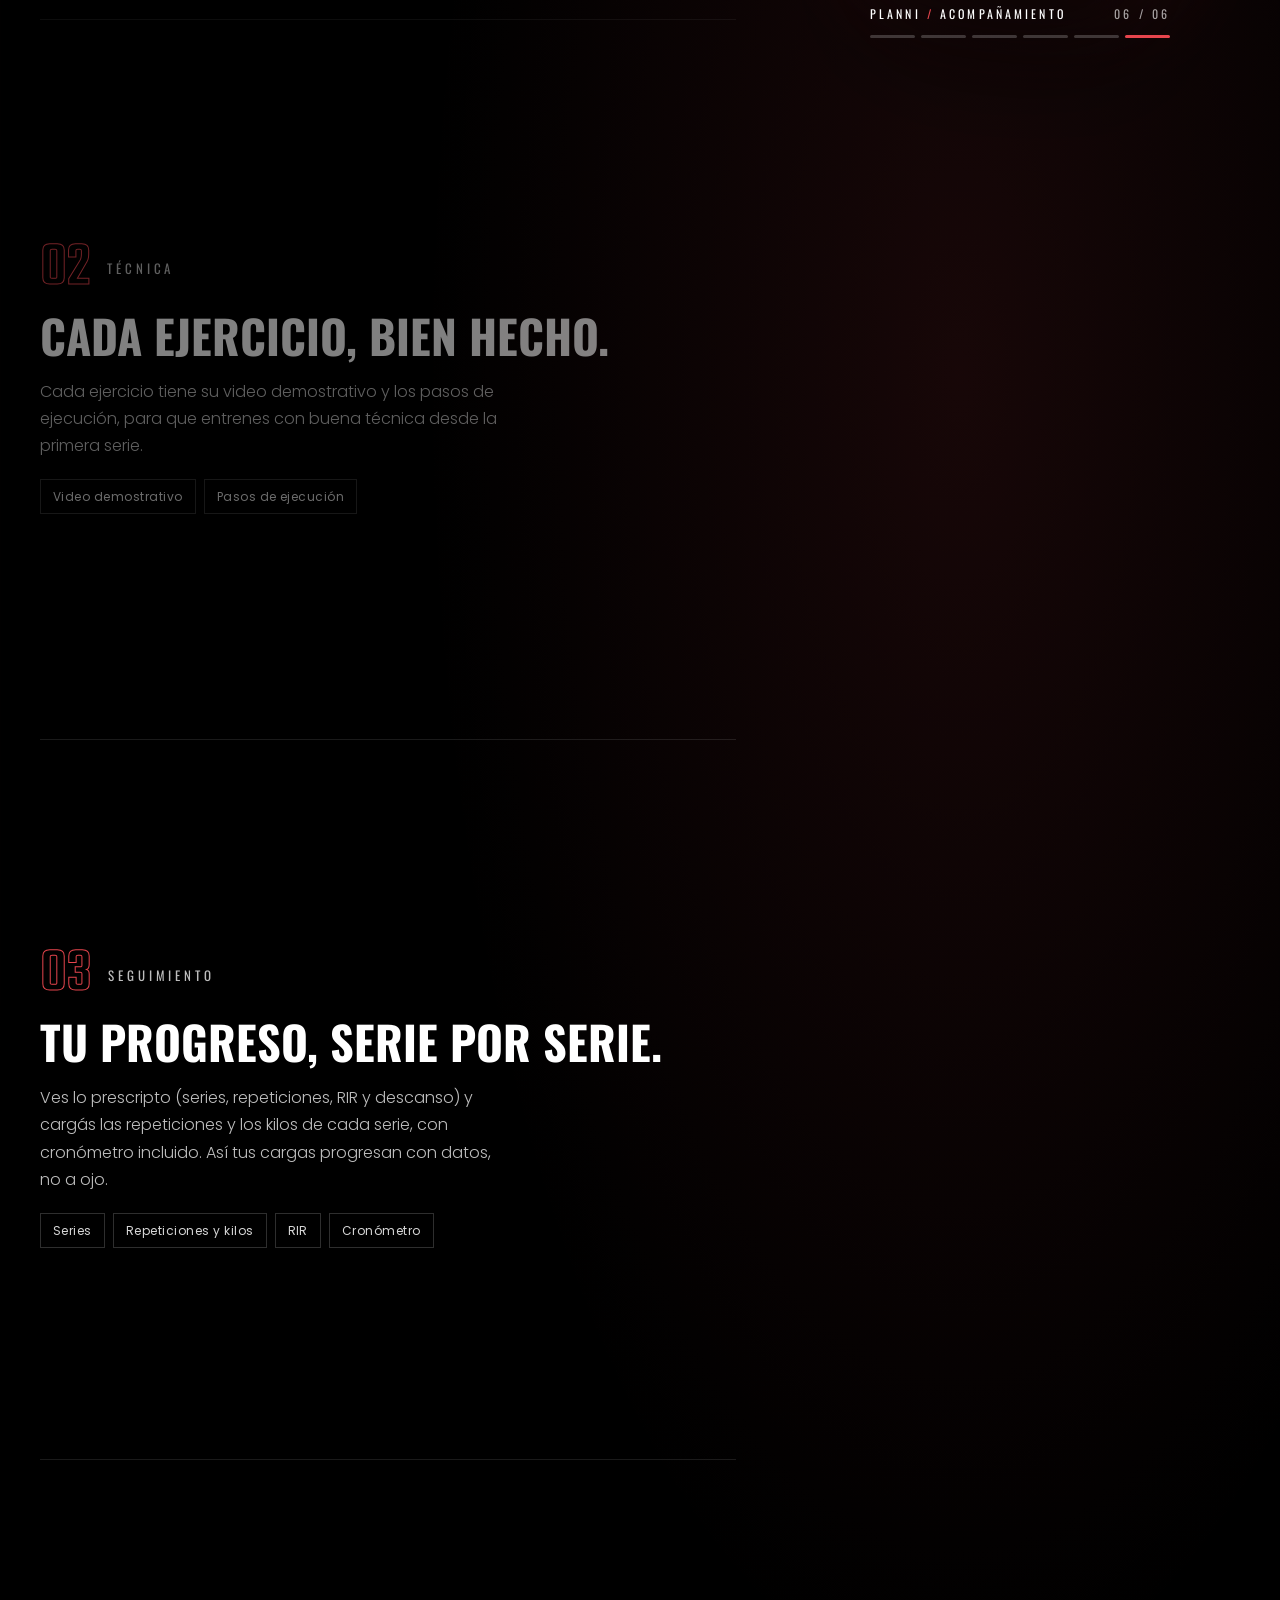
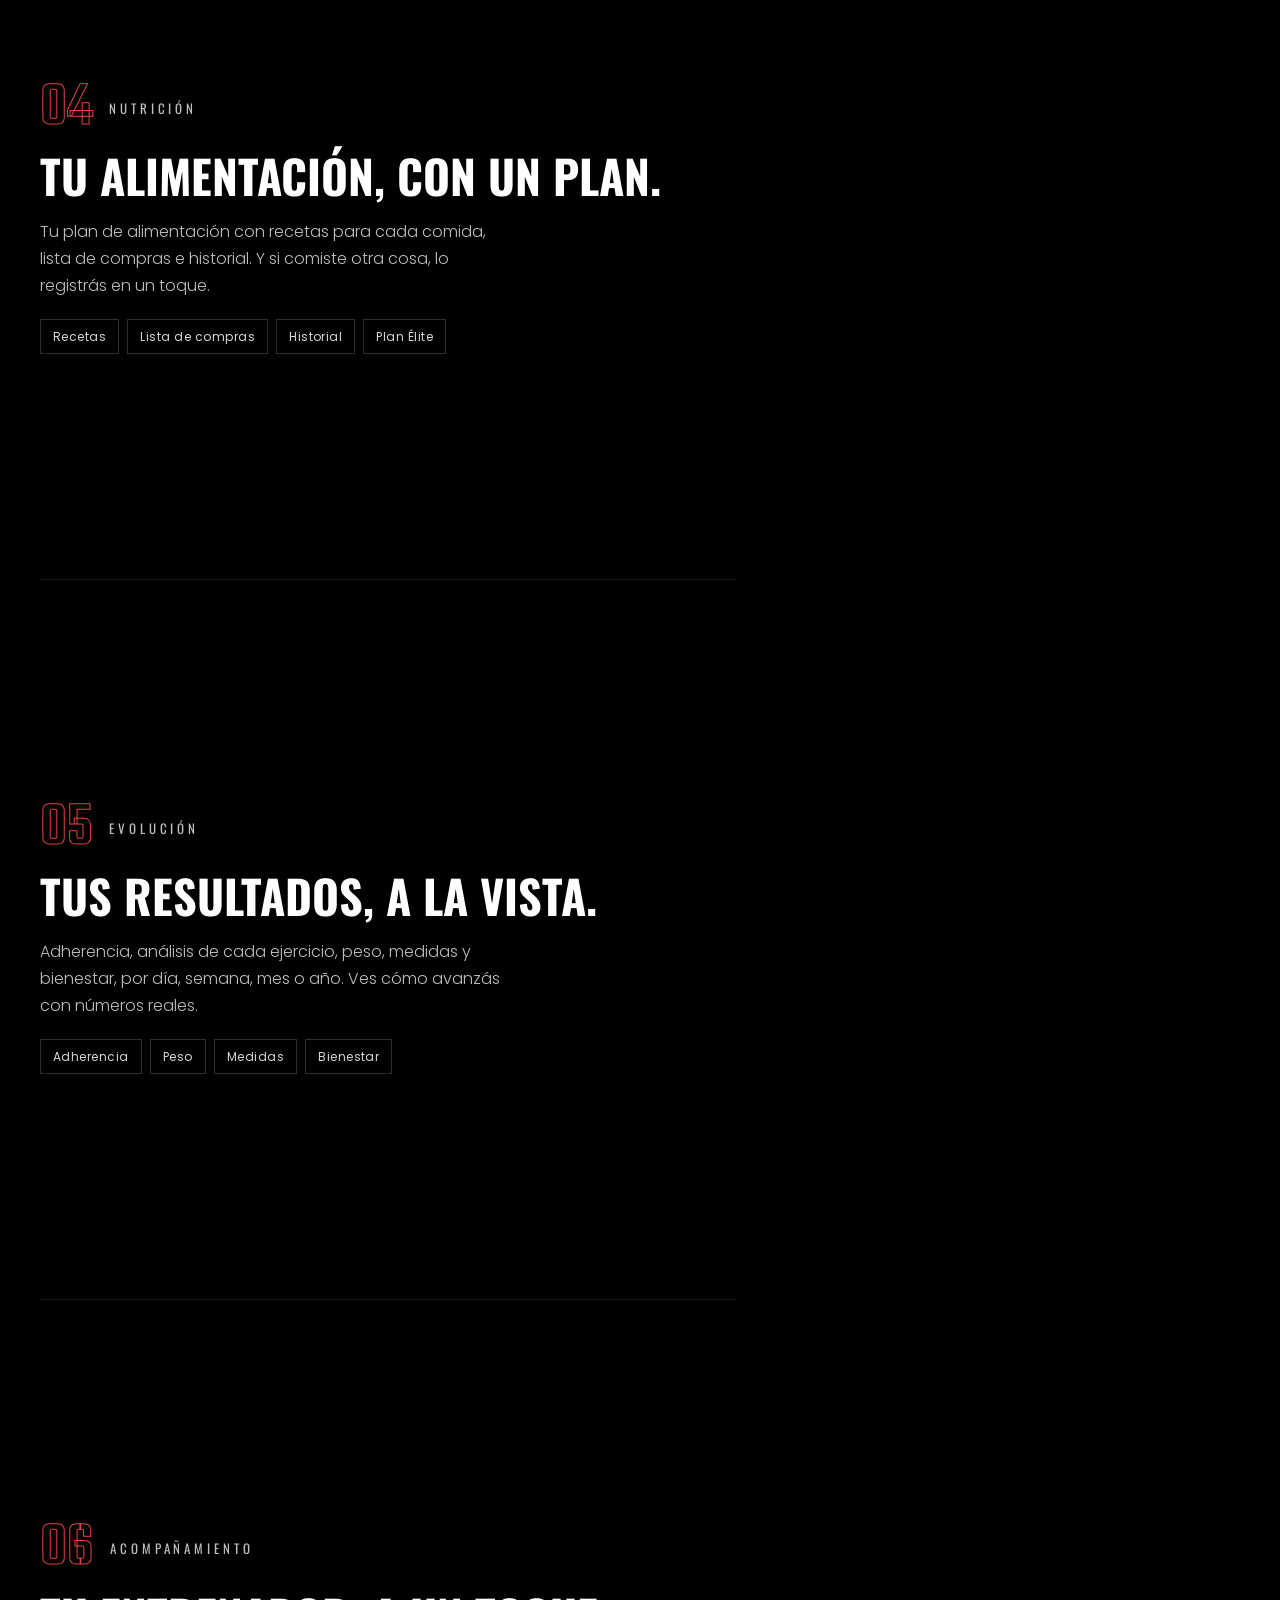
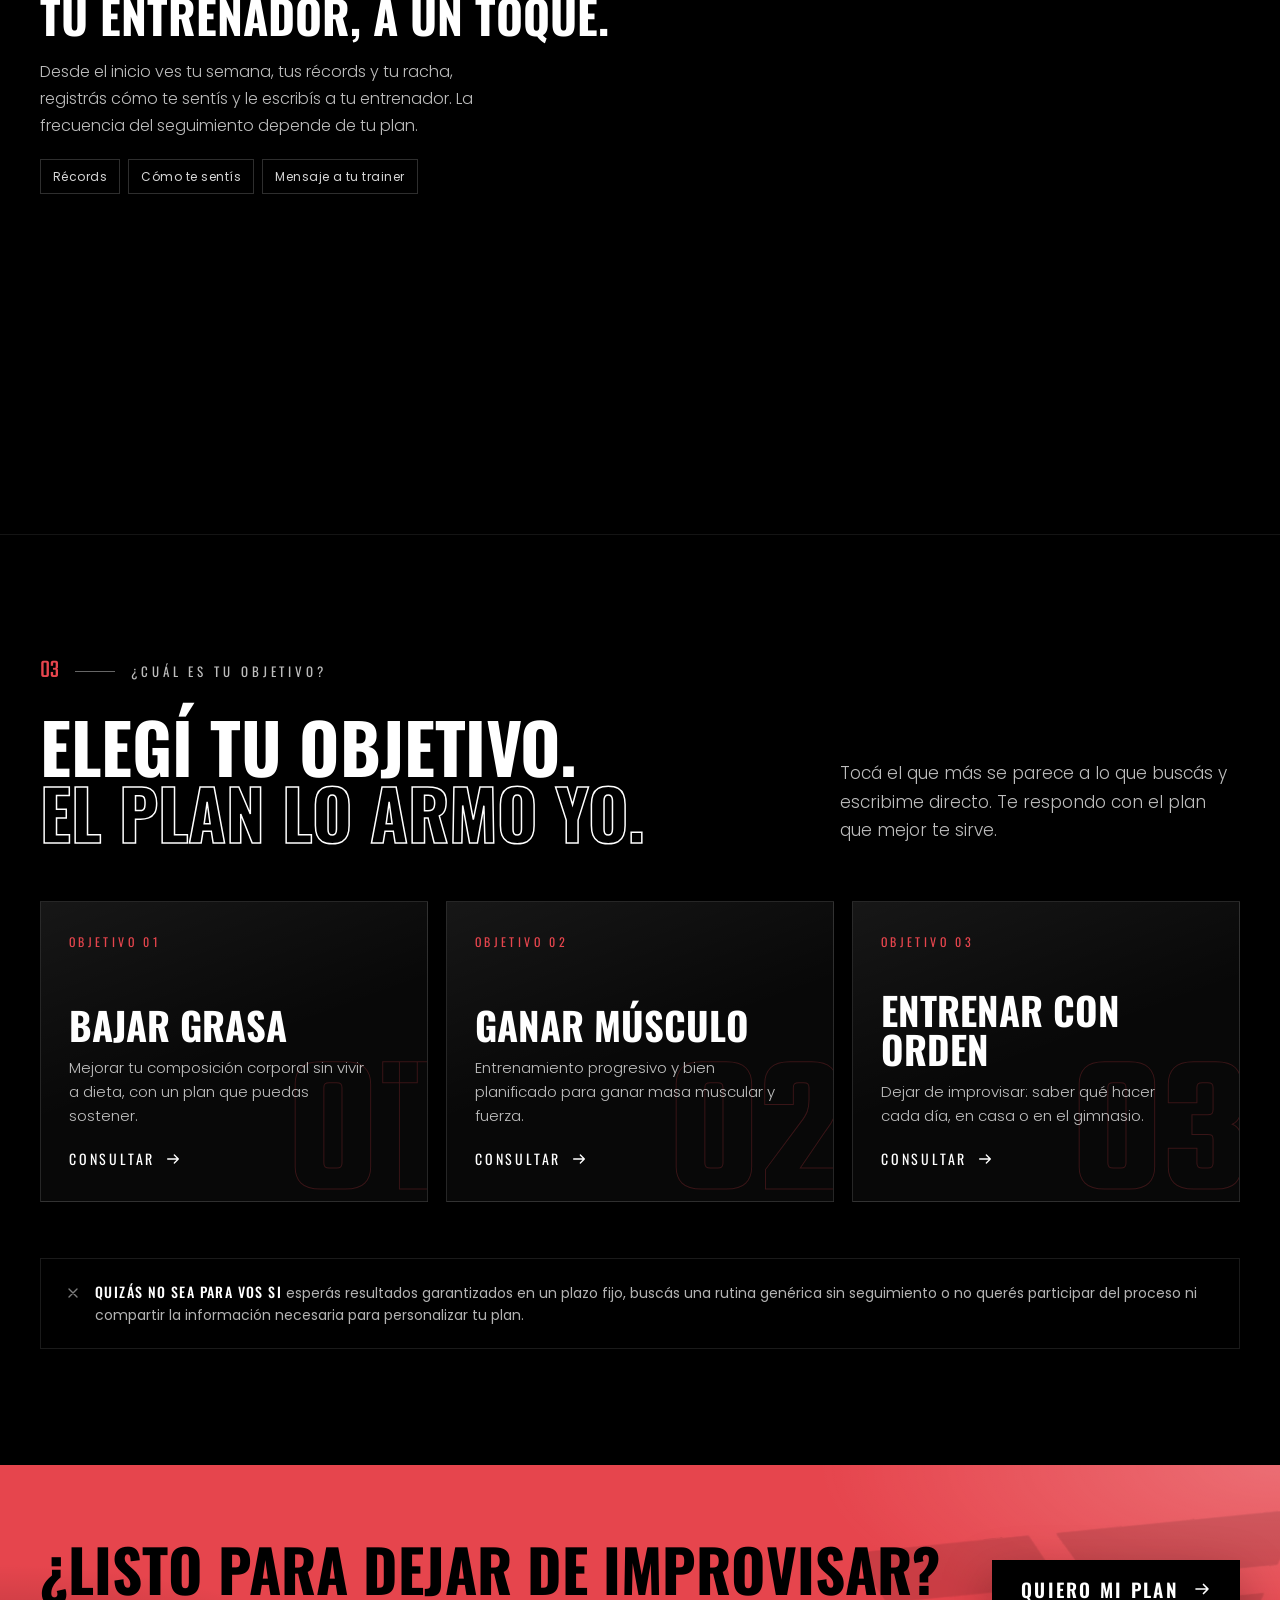
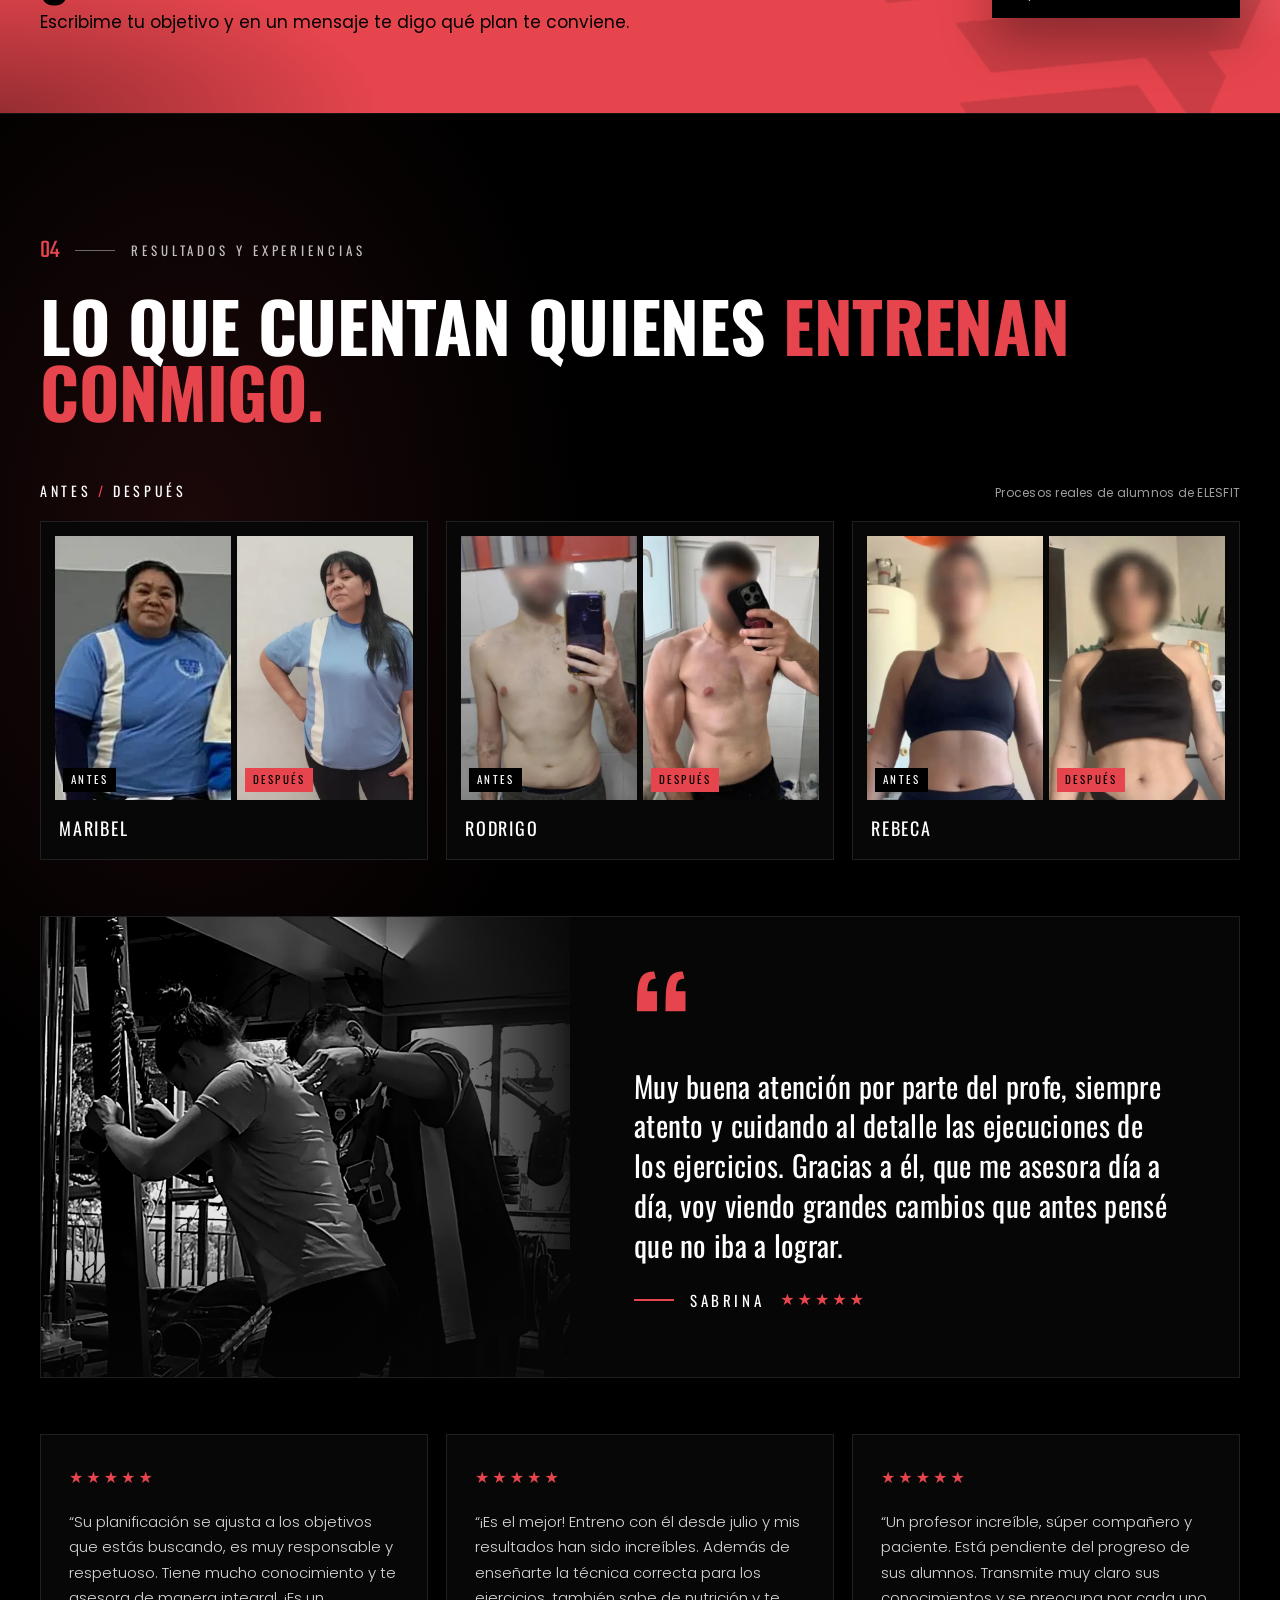
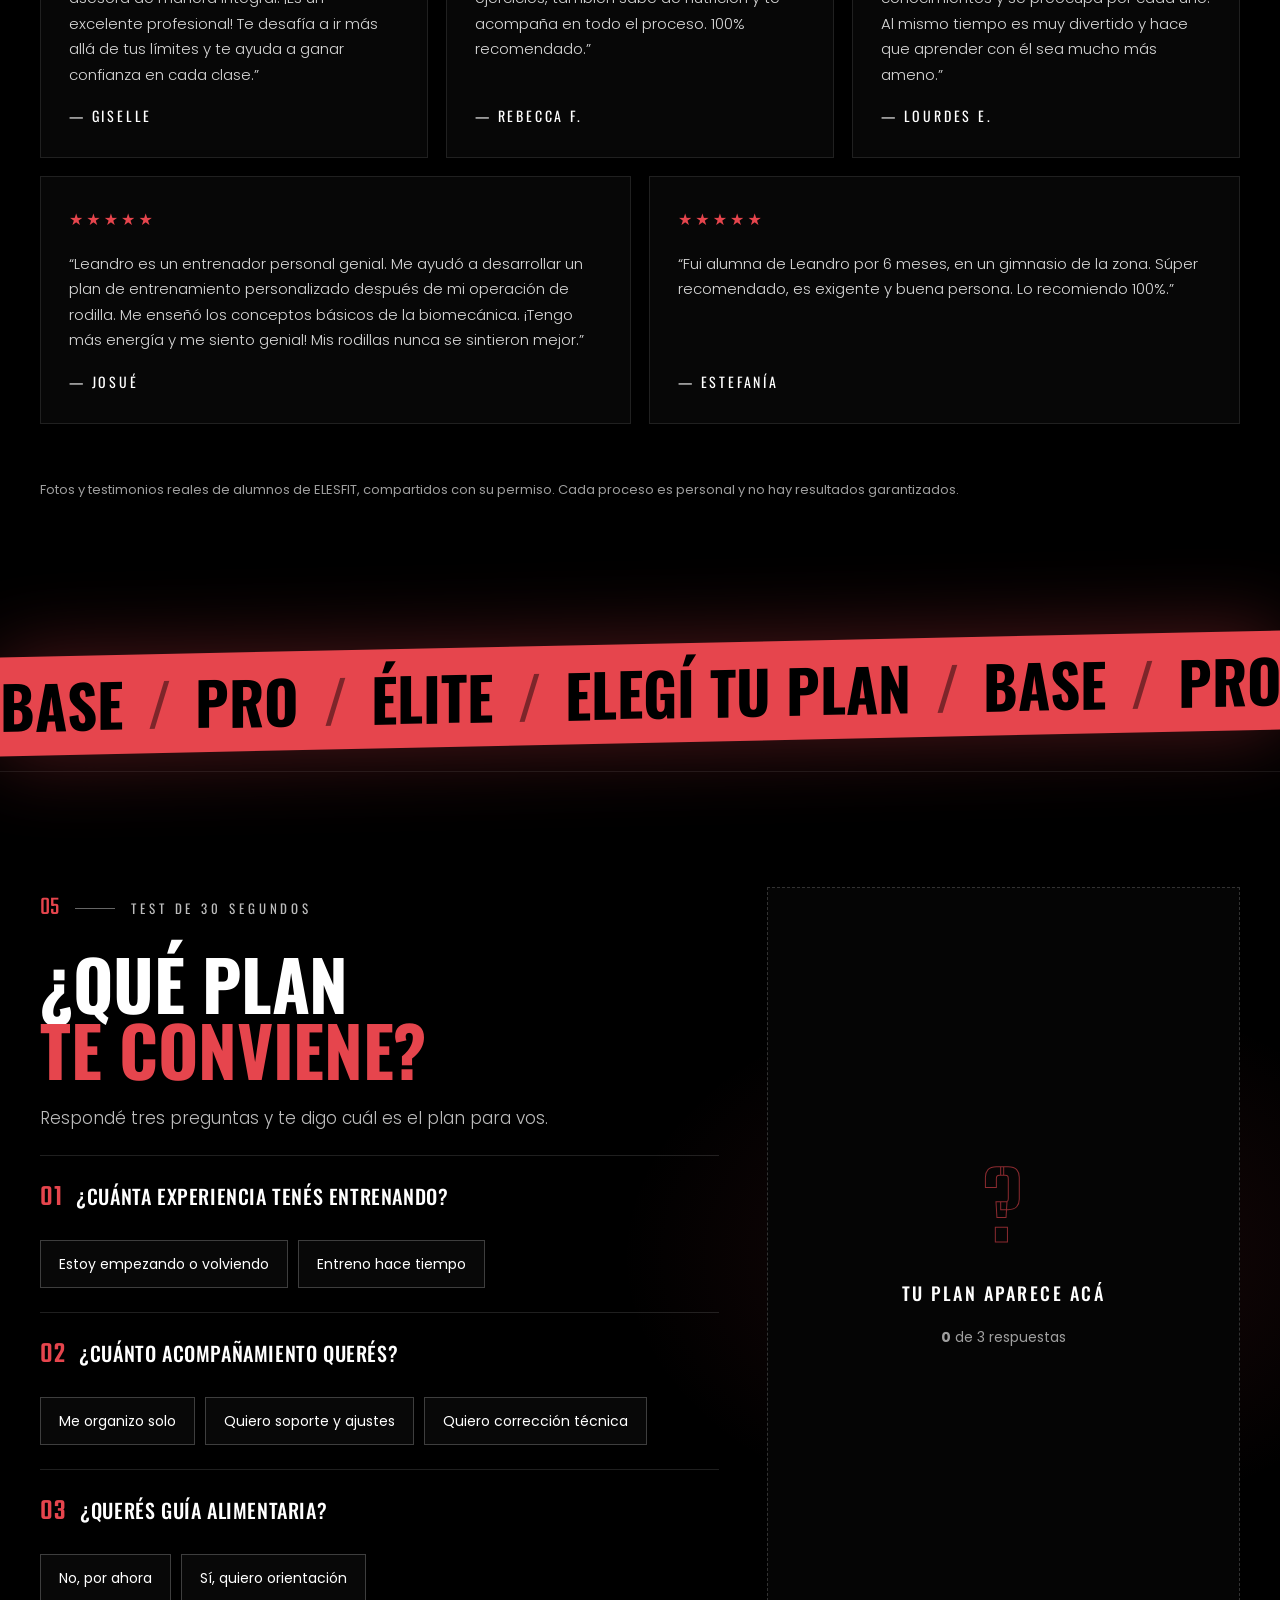
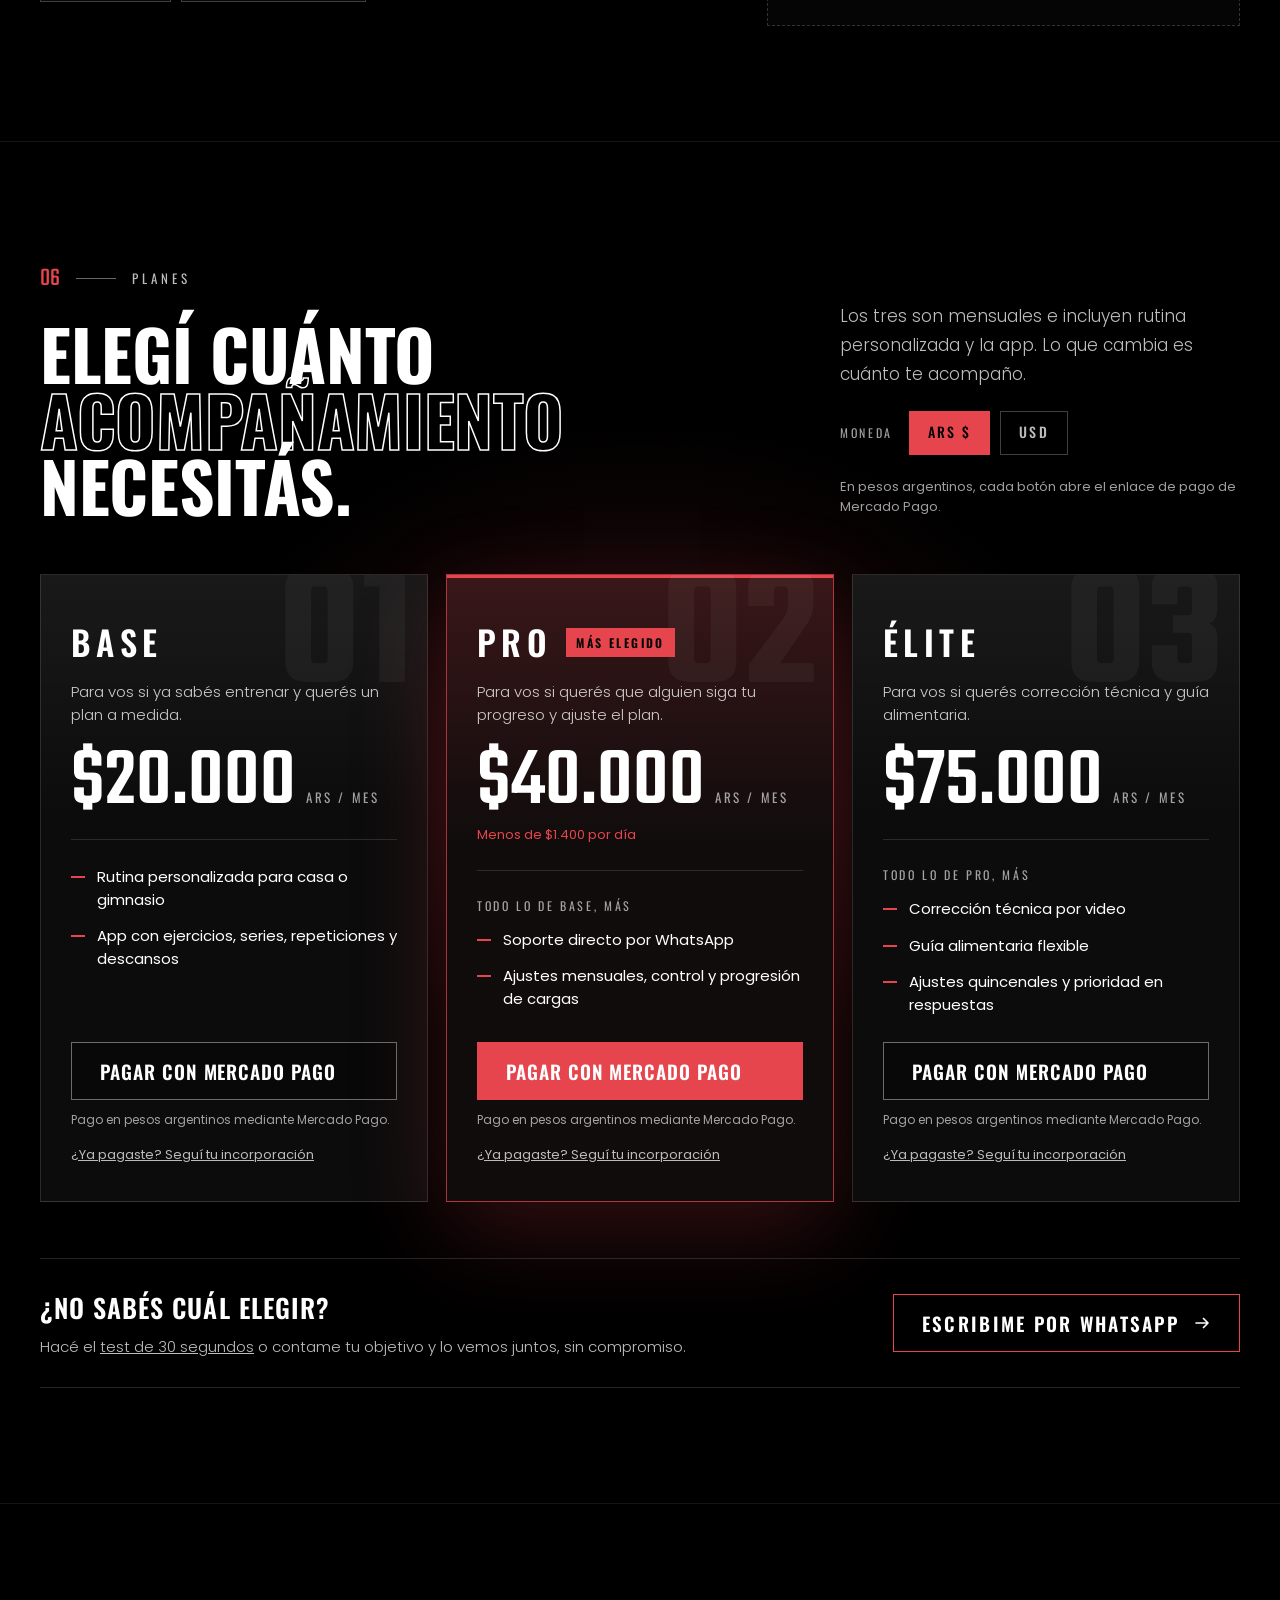
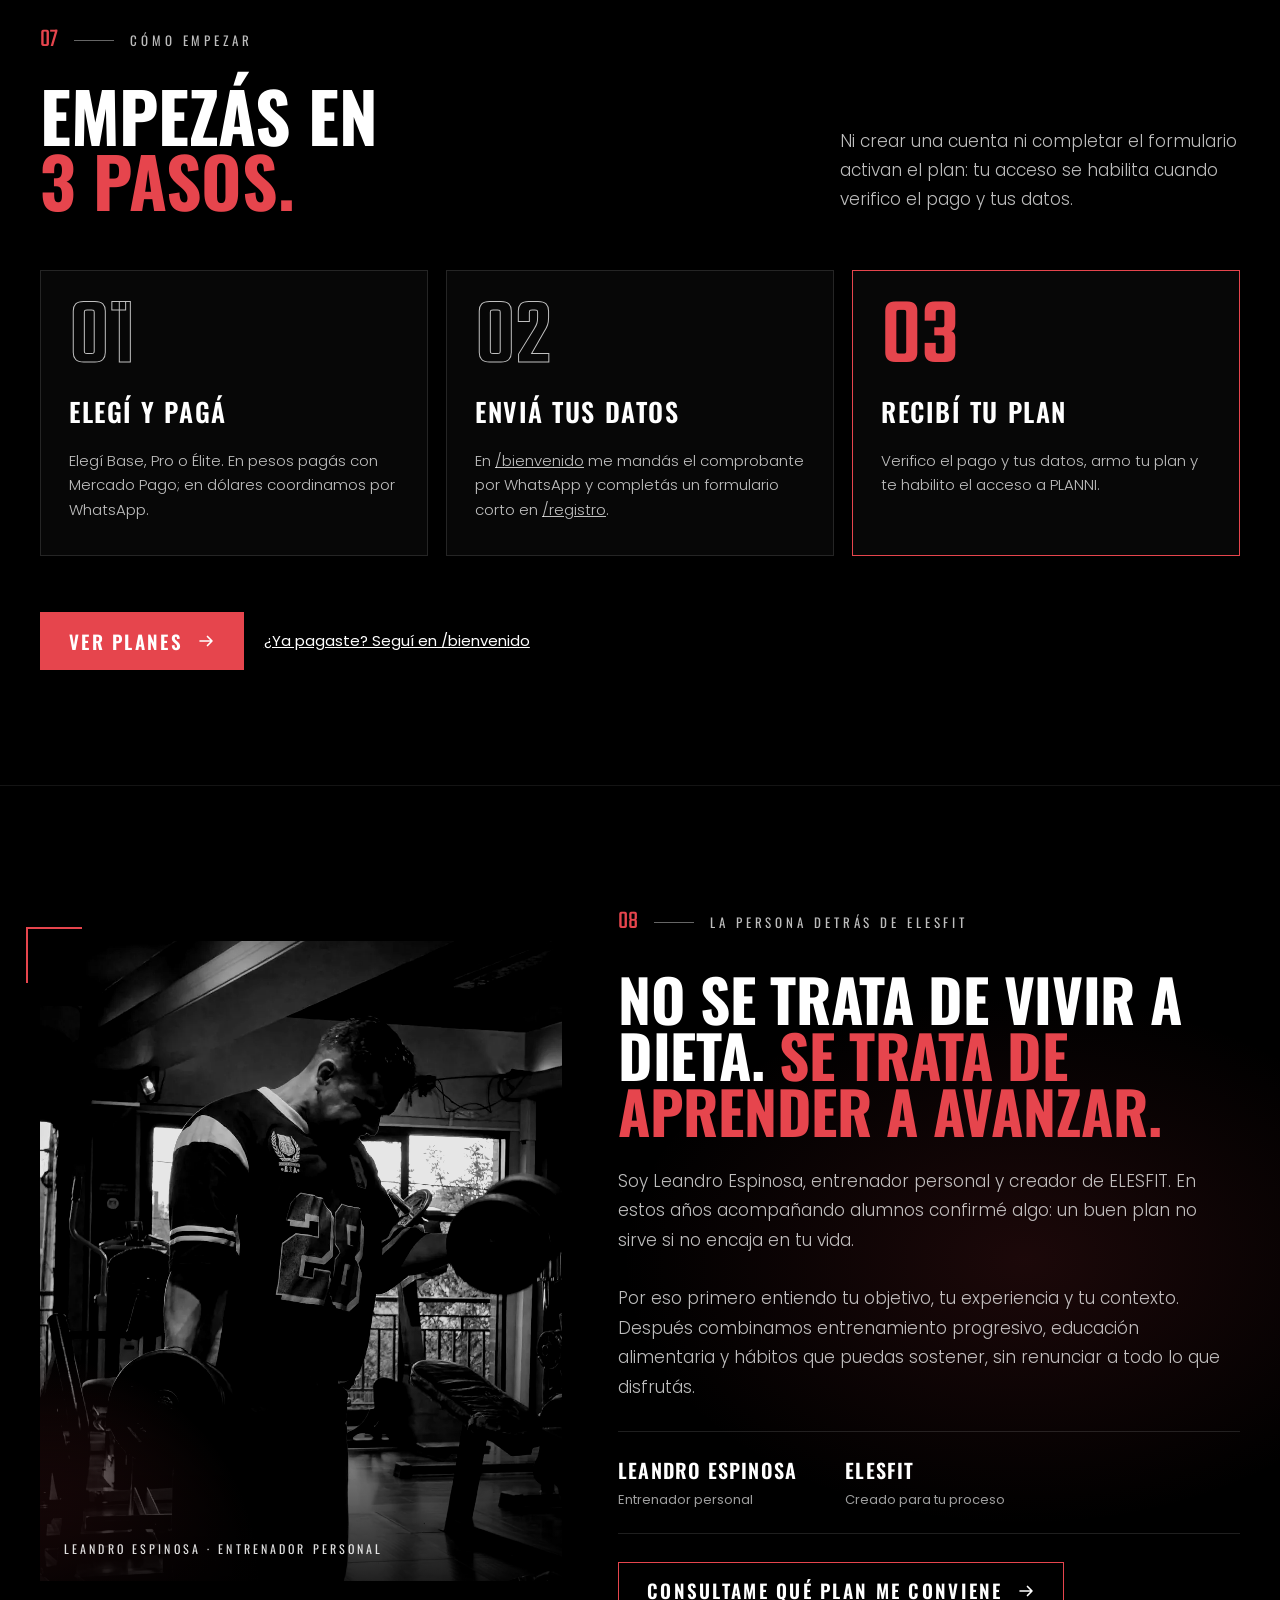
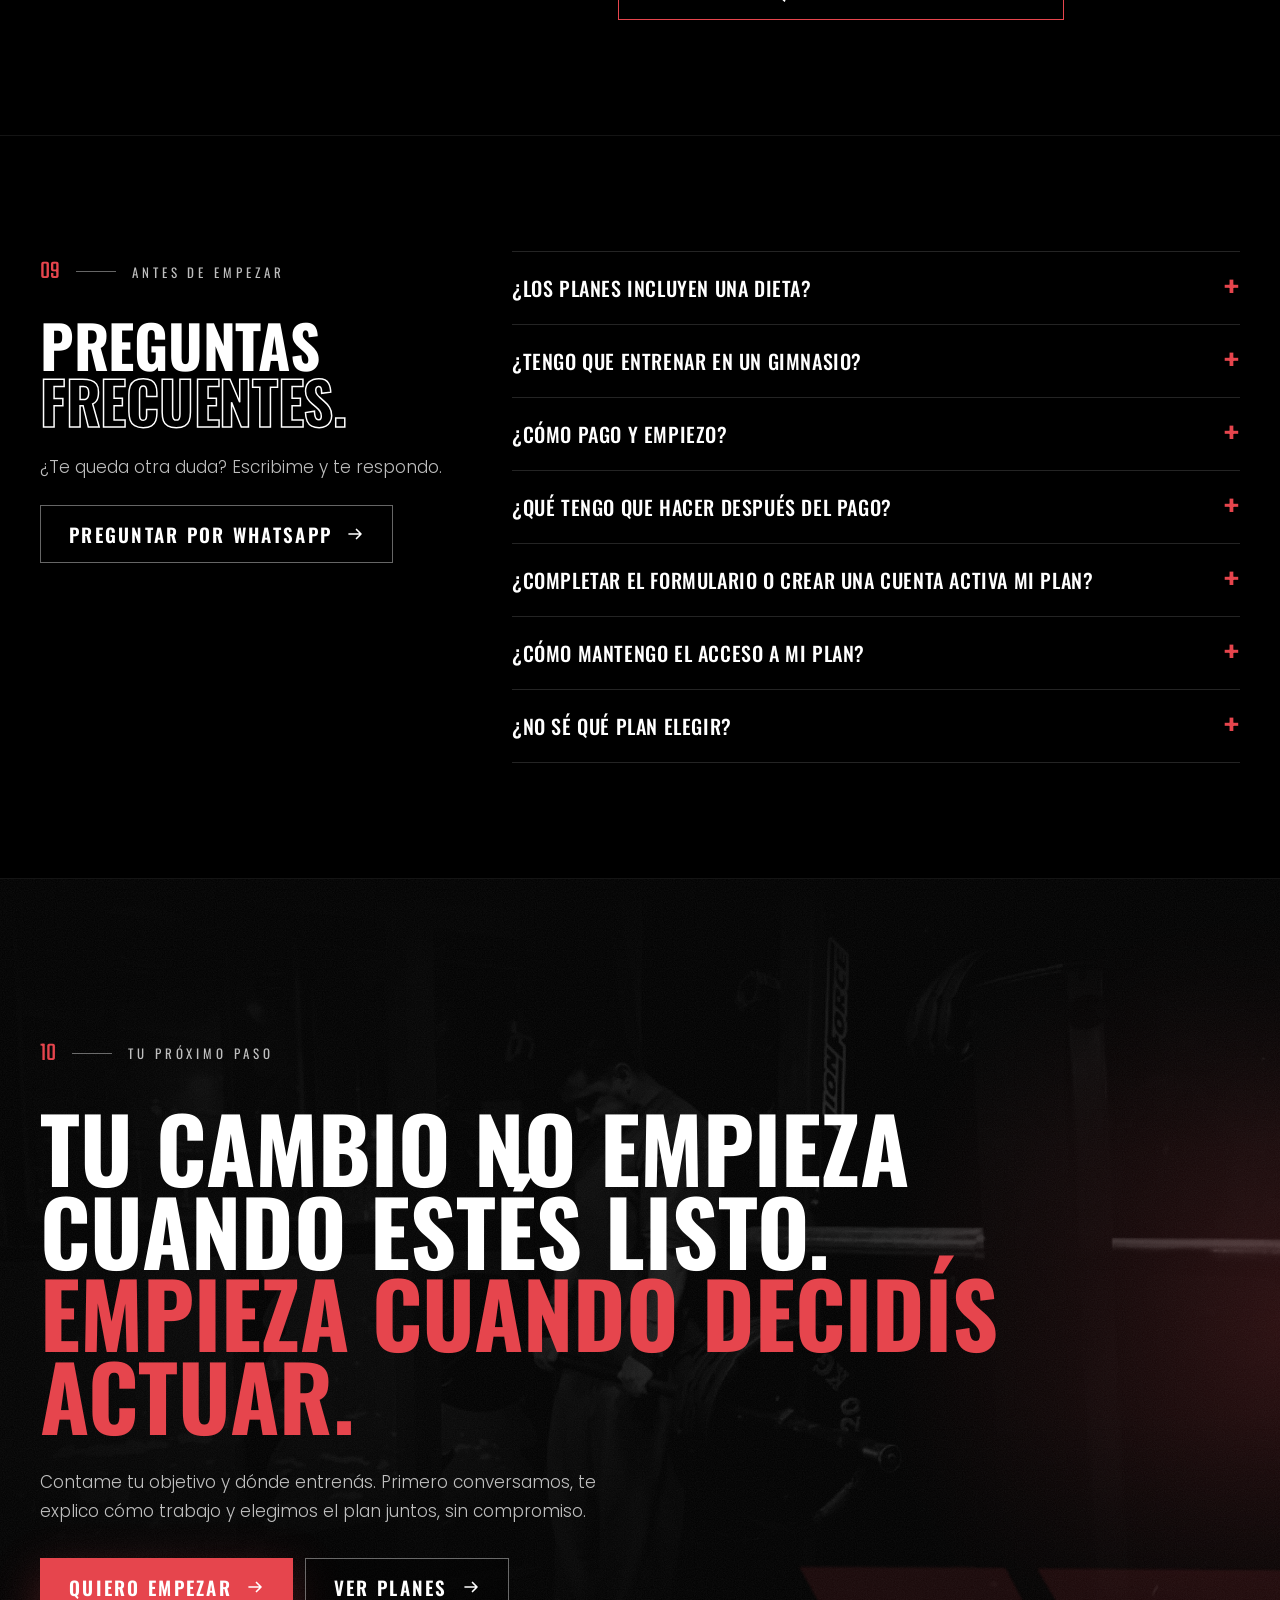
==== commit cd917648: "Capturas reales de PLANNI y resultados antes/después - Las 6 funciones de la app usan capturas reale" ====
--- a/index.html
+++ b/index.html
@@ -138,7 +138,7 @@
           <article class="sys-card" data-reveal>
             <div class="sys-media sys-media-app">
               <div class="phone phone-tilt" style="--w: 170px">
-                <div class="phone-screen"><img class="screen" src="app-rutinas.webp" alt="Rutina del día en PLANNI" width="400" height="816" loading="lazy" decoding="async"></div>
+                <div class="phone-screen"><img class="screen" src="planni-inicio.webp" alt="Pantalla de inicio de PLANNI con el entrenamiento del día" width="600" height="1298" loading="lazy" decoding="async"></div>
               </div>
               <span class="sys-num">02</span>
             </div>
@@ -182,45 +182,45 @@
           <div class="app-features">
             <article class="app-feature is-active" data-feature="0">
               <div class="feature-head"><span class="feature-num">01</span><span class="feature-label">Entrenamiento</span></div>
-              <h3>Tu entrenamiento, paso a paso.</h3>
-              <p>Cada sesión con sus ejercicios, series, repeticiones y descansos. Abrís la app y sabés exactamente qué toca hoy.</p>
-              <ul class="chips"><li>Rutinas</li><li>Series</li><li>Repeticiones</li><li>Descansos</li></ul>
-              <div class="feature-phone"><div class="phone" style="--w: 232px"><div class="phone-screen"><img class="screen" src="app-rutinas.webp" alt="Rutina del día en PLANNI con ejercicios, series, repeticiones y descansos" width="400" height="816" loading="lazy" decoding="async"></div></div></div>
+              <h3>Tu entrenamiento, organizado.</h3>
+              <p>Tu calendario con cada sesión planificada: qué día entrenás, cuántos ejercicios tiene y cuánto dura. Abrís la app y sabés exactamente qué toca hoy.</p>
+              <ul class="chips"><li>Calendario</li><li>Sesiones</li><li>Ejercicios</li></ul>
+              <div class="feature-phone"><div class="phone" style="--w: 232px"><div class="phone-screen"><img class="screen" src="planni-calendario.webp" alt="Calendario de entrenamientos en PLANNI con las sesiones del mes y el entrenamiento del día" width="600" height="1298" loading="lazy" decoding="async"></div></div></div>
             </article>
             <article class="app-feature" data-feature="1">
               <div class="feature-head"><span class="feature-num">02</span><span class="feature-label">Técnica</span></div>
               <h3>Cada ejercicio, bien hecho.</h3>
-              <p>La ficha de cada ejercicio muestra una demostración visual y los pasos de ejecución, para que entrenes con buena técnica.</p>
-              <ul class="chips"><li>Demostración</li><li>Pasos de ejecución</li></ul>
-              <div class="feature-phone tilt-right"><div class="phone" style="--w: 232px"><div class="phone-screen"><img class="screen" src="app-ejercicios.webp" alt="Ficha de ejercicio en PLANNI con demostración visual y pasos de ejecución" width="400" height="816" loading="lazy" decoding="async"></div></div></div>
+              <p>Cada ejercicio tiene su video demostrativo y los pasos de ejecución, para que entrenes con buena técnica desde la primera serie.</p>
+              <ul class="chips"><li>Video demostrativo</li><li>Pasos de ejecución</li></ul>
+              <div class="feature-phone tilt-right"><div class="phone" style="--w: 232px"><div class="phone-screen"><img class="screen" src="planni-tecnica.webp" alt="Ficha de ejercicio en PLANNI con video demostrativo y pasos de ejecución" width="600" height="1298" loading="lazy" decoding="async"></div></div></div>
             </article>
             <article class="app-feature" data-feature="2">
               <div class="feature-head"><span class="feature-num">03</span><span class="feature-label">Seguimiento</span></div>
-              <h3>Tu progreso, registrado.</h3>
-              <p>Cargás el peso y las repeticiones de cada serie, cómo te sentiste y una nota. Así tus cargas progresan con datos, no a ojo.</p>
-              <ul class="chips"><li>Cargas</li><li>Progresión</li><li>Registro de sesiones</li></ul>
-              <div class="feature-phone"><div class="phone" style="--w: 232px"><div class="phone-screen"><img class="screen" src="app-registro.webp" alt="Registro de una serie en PLANNI con peso, repeticiones, sensación y nota" width="400" height="816" loading="lazy" decoding="async"></div></div></div>
+              <h3>Tu progreso, serie por serie.</h3>
+              <p>Ves lo prescripto (series, repeticiones, RIR y descanso) y cargás las repeticiones y los kilos de cada serie, con cronómetro incluido. Así tus cargas progresan con datos, no a ojo.</p>
+              <ul class="chips"><li>Series</li><li>Repeticiones y kilos</li><li>RIR</li><li>Cronómetro</li></ul>
+              <div class="feature-phone"><div class="phone" style="--w: 232px"><div class="phone-screen"><img class="screen" src="planni-registro.webp" alt="Registro de series en PLANNI con repeticiones, kilos y lo prescripto para el ejercicio" width="600" height="1298" loading="lazy" decoding="async"></div></div></div>
             </article>
             <article class="app-feature" data-feature="3">
-              <div class="feature-head"><span class="feature-num">04</span><span class="feature-label">Nutrición</span><span class="soon">Pantalla en camino</span></div>
-              <h3>Tu alimentación, con objetivos.</h3>
-              <p>Planificación alimentaria flexible y objetivos claros, sin dietas extremas ni prohibiciones.</p>
-              <ul class="chips"><li>Guía alimentaria</li><li>Objetivos</li><li>Plan Élite</li></ul>
-              <div class="feature-phone tilt-right"><div class="phone" style="--w: 232px"><div class="phone-screen"><div class="screen screen-pending"><span class="pending-box" aria-hidden="true"></span><strong>Nutrición</strong><span>Captura pendiente</span></div></div></div></div>
+              <div class="feature-head"><span class="feature-num">04</span><span class="feature-label">Nutrición</span></div>
+              <h3>Tu alimentación, con un plan.</h3>
+              <p>Tu plan de alimentación con recetas para cada comida, lista de compras e historial. Y si comiste otra cosa, lo registrás en un toque.</p>
+              <ul class="chips"><li>Recetas</li><li>Lista de compras</li><li>Historial</li><li>Plan Élite</li></ul>
+              <div class="feature-phone tilt-right"><div class="phone" style="--w: 232px"><div class="phone-screen"><img class="screen" src="planni-nutricion.webp" alt="Plan de alimentación en PLANNI con recetas de desayuno y lista de compras" width="600" height="1298" loading="lazy" decoding="async"></div></div></div>
             </article>
             <article class="app-feature" data-feature="4">
-              <div class="feature-head"><span class="feature-num">05</span><span class="feature-label">Evolución</span><span class="soon">Pantalla en camino</span></div>
+              <div class="feature-head"><span class="feature-num">05</span><span class="feature-label">Evolución</span></div>
               <h3>Tus resultados, a la vista.</h3>
-              <p>Estadísticas, medidas y seguimiento de tu progreso para ver cómo avanzás mes a mes.</p>
-              <ul class="chips"><li>Estadísticas</li><li>Medidas</li><li>Progreso</li></ul>
-              <div class="feature-phone"><div class="phone" style="--w: 232px"><div class="phone-screen"><div class="screen screen-pending"><span class="pending-box" aria-hidden="true"></span><strong>Evolución</strong><span>Captura pendiente</span></div></div></div></div>
+              <p>Adherencia, análisis de cada ejercicio, peso, medidas y bienestar, por día, semana, mes o año. Ves cómo avanzás con números reales.</p>
+              <ul class="chips"><li>Adherencia</li><li>Peso</li><li>Medidas</li><li>Bienestar</li></ul>
+              <div class="feature-phone"><div class="phone" style="--w: 232px"><div class="phone-screen"><img class="screen" src="planni-progreso.webp" alt="Pantalla de progreso en PLANNI con adherencia, ejercicios, peso y medidas" width="600" height="1298" loading="lazy" decoding="async"></div></div></div>
             </article>
             <article class="app-feature" data-feature="5">
               <div class="feature-head"><span class="feature-num">06</span><span class="feature-label">Acompañamiento</span></div>
               <h3>Tu entrenador, a un toque.</h3>
-              <p>Desde el inicio tenés tu semana organizada y acceso directo a mensaje, WhatsApp y correo. La frecuencia del seguimiento depende de tu plan.</p>
-              <ul class="chips"><li>Mensaje</li><li>WhatsApp</li><li>Correo</li></ul>
-              <div class="feature-phone tilt-right"><div class="phone" style="--w: 232px"><div class="phone-screen"><img class="screen" src="app-inicio.webp" alt="Pantalla de inicio de PLANNI con la semana y accesos de contacto" width="400" height="816" loading="lazy" decoding="async"></div></div></div>
+              <p>Desde el inicio ves tu semana, tus récords y tu racha, registrás cómo te sentís y le escribís a tu entrenador. La frecuencia del seguimiento depende de tu plan.</p>
+              <ul class="chips"><li>Récords</li><li>Cómo te sentís</li><li>Mensaje a tu trainer</li></ul>
+              <div class="feature-phone tilt-right"><div class="phone" style="--w: 232px"><div class="phone-screen"><img class="screen" src="planni-inicio.webp" alt="Pantalla de inicio de PLANNI con el entrenamiento del día, récords, racha y mensaje al entrenador" width="600" height="1298" loading="lazy" decoding="async"></div></div></div>
             </article>
           </div>
 
@@ -231,12 +231,12 @@
               <div class="stage-phone">
                 <div class="phone" style="--w: 300px">
                   <div class="phone-screen">
-                    <img class="screen is-active" data-screen="0" src="app-rutinas.webp" alt="" width="400" height="816" loading="lazy" decoding="async">
-                    <img class="screen" data-screen="1" src="app-ejercicios.webp" alt="" width="400" height="816" loading="lazy" decoding="async">
-                    <img class="screen" data-screen="2" src="app-registro.webp" alt="" width="400" height="816" loading="lazy" decoding="async">
-                    <div class="screen screen-pending" data-screen="3"><span class="pending-box"></span><strong>Nutrición</strong><span>Captura pendiente</span></div>
-                    <div class="screen screen-pending" data-screen="4"><span class="pending-box"></span><strong>Evolución</strong><span>Captura pendiente</span></div>
-                    <img class="screen" data-screen="5" src="app-inicio.webp" alt="" width="400" height="816" loading="lazy" decoding="async">
+                    <img class="screen is-active" data-screen="0" src="planni-calendario.webp" alt="" width="600" height="1298" loading="lazy" decoding="async">
+                    <img class="screen" data-screen="1" src="planni-tecnica.webp" alt="" width="600" height="1298" loading="lazy" decoding="async">
+                    <img class="screen" data-screen="2" src="planni-registro.webp" alt="" width="600" height="1298" loading="lazy" decoding="async">
+                    <img class="screen" data-screen="3" src="planni-nutricion.webp" alt="" width="600" height="1298" loading="lazy" decoding="async">
+                    <img class="screen" data-screen="4" src="planni-progreso.webp" alt="" width="600" height="1298" loading="lazy" decoding="async">
+                    <img class="screen" data-screen="5" src="planni-inicio.webp" alt="" width="600" height="1298" loading="lazy" decoding="async">
                   </div>
                 </div>
               </div>
@@ -306,10 +306,31 @@
           </div>
         </div>
 
-        <!-- Antes / después: reemplazar los espacios por fotos reales con permiso de cada alumno -->
-        <div class="ba-block" data-reveal hidden data-before-after>
-          <div class="ba-head"><span>Antes <em>/</em> Después</span></div>
-          <div class="card-grid three"></div>
+        <div class="ba-block" data-reveal>
+          <div class="ba-head"><span>Antes <em>/</em> Después</span><span class="ba-sub">Procesos reales de alumnos de ELESFIT</span></div>
+          <div class="card-grid three">
+            <figure class="ba-card">
+              <div class="ba-pair">
+                <div class="ba-shot"><img src="assets/resultados/maribel-antes.webp" alt="Maribel, antes de entrenar con ELESFIT" width="480" height="720" loading="lazy" decoding="async"><span class="ba-tag">Antes</span></div>
+                <div class="ba-shot"><img src="assets/resultados/maribel-despues.webp" alt="Maribel, después de entrenar con ELESFIT" width="480" height="720" loading="lazy" decoding="async"><span class="ba-tag ba-tag-after">Después</span></div>
+              </div>
+              <figcaption>Maribel</figcaption>
+            </figure>
+            <figure class="ba-card">
+              <div class="ba-pair">
+                <div class="ba-shot"><img src="assets/resultados/rodrigo-antes.webp" alt="Rodrigo, antes de entrenar con ELESFIT" width="480" height="720" loading="lazy" decoding="async"><span class="ba-tag">Antes</span></div>
+                <div class="ba-shot"><img src="assets/resultados/rodrigo-despues.webp" alt="Rodrigo, después de entrenar con ELESFIT" width="480" height="720" loading="lazy" decoding="async"><span class="ba-tag ba-tag-after">Después</span></div>
+              </div>
+              <figcaption>Rodrigo</figcaption>
+            </figure>
+            <figure class="ba-card">
+              <div class="ba-pair">
+                <div class="ba-shot"><img src="assets/resultados/rebeca-antes.webp" alt="Rebeca, antes de entrenar con ELESFIT" width="480" height="720" loading="lazy" decoding="async"><span class="ba-tag">Antes</span></div>
+                <div class="ba-shot"><img src="assets/resultados/rebeca-despues.webp" alt="Rebeca, después de entrenar con ELESFIT" width="480" height="720" loading="lazy" decoding="async"><span class="ba-tag ba-tag-after">Después</span></div>
+              </div>
+              <figcaption>Rebeca</figcaption>
+            </figure>
+          </div>
         </div>
 
         <figure class="featured-quote" data-reveal>
@@ -328,7 +349,7 @@
           <figure class="t-card" data-reveal><span class="stars" role="img" aria-label="5 de 5 estrellas">★★★★★</span><blockquote>“Leandro es un entrenador personal genial. Me ayudó a desarrollar un plan de entrenamiento personalizado después de mi operación de rodilla. Me enseñó los conceptos básicos de la biomecánica. ¡Tengo más energía y me siento genial! Mis rodillas nunca se sintieron mejor.”</blockquote><figcaption>— Josué</figcaption></figure>
           <figure class="t-card" data-reveal><span class="stars" role="img" aria-label="5 de 5 estrellas">★★★★★</span><blockquote>“Fui alumna de Leandro por 6 meses, en un gimnasio de la zona. Súper recomendado, es exigente y buena persona. Lo recomiendo 100%.”</blockquote><figcaption>— Estefanía</figcaption></figure>
         </div>
-        <p class="fine-print">Testimonios reales de alumnos de ELESFIT. Cada proceso es personal y no hay resultados garantizados.</p>
+        <p class="fine-print">Fotos y testimonios reales de alumnos de ELESFIT, compartidos con su permiso. Cada proceso es personal y no hay resultados garantizados.</p>
       </div>
     </section>
 
--- a/styles.css
+++ b/styles.css
@@ -233,6 +233,16 @@
 .ba-block { display: flex; flex-direction: column; gap: 18px; }
 .ba-head { font-family: var(--f-title); font-size: 14px; letter-spacing: 0.26em; text-transform: uppercase; }
 .ba-head em { font-style: normal; color: var(--red); }
+.ba-head { display: flex; flex-wrap: wrap; align-items: baseline; justify-content: space-between; gap: 8px 16px; }
+.ba-sub { font-family: var(--f-body); font-size: 12px; letter-spacing: 0.02em; text-transform: none; color: var(--soft); }
+.ba-card { margin: 0; display: flex; flex-direction: column; gap: 14px; padding: 14px; background: var(--graphite-2); border: 1px solid rgba(255, 255, 255, 0.1); transition: border-color 0.4s, transform 0.5s var(--ease); }
+.ba-card:hover { border-color: rgba(230, 69, 77, 0.6); transform: translateY(-4px); }
+.ba-pair { display: grid; grid-template-columns: 1fr 1fr; gap: 6px; }
+.ba-shot { position: relative; aspect-ratio: 2 / 3; overflow: hidden; background: var(--graphite-3); }
+.ba-shot img { width: 100%; height: 100%; object-fit: cover; object-position: 50% 0%; }
+.ba-tag { position: absolute; left: 8px; bottom: 8px; padding: 3px 8px; background: var(--black); font-family: var(--f-title); font-size: 11px; letter-spacing: 0.22em; text-transform: uppercase; color: var(--white); }
+.ba-tag-after { background: var(--red); color: var(--black); }
+.ba-card figcaption { padding: 0 4px 2px; font-family: var(--f-title); font-size: 18px; letter-spacing: 0.1em; text-transform: uppercase; }
 .featured-quote { margin: 0; display: flex; flex-wrap: wrap; background: #060606; border: 1px solid rgba(255, 255, 255, 0.1); }
 .fq-media { position: relative; flex: 1 1 340px; min-height: 420px; overflow: hidden; }
 .fq-media img { position: absolute; inset: 0; width: 100%; height: 100%; object-fit: cover; object-position: 50% 30%; filter: grayscale(1) contrast(1.2) brightness(0.9); }
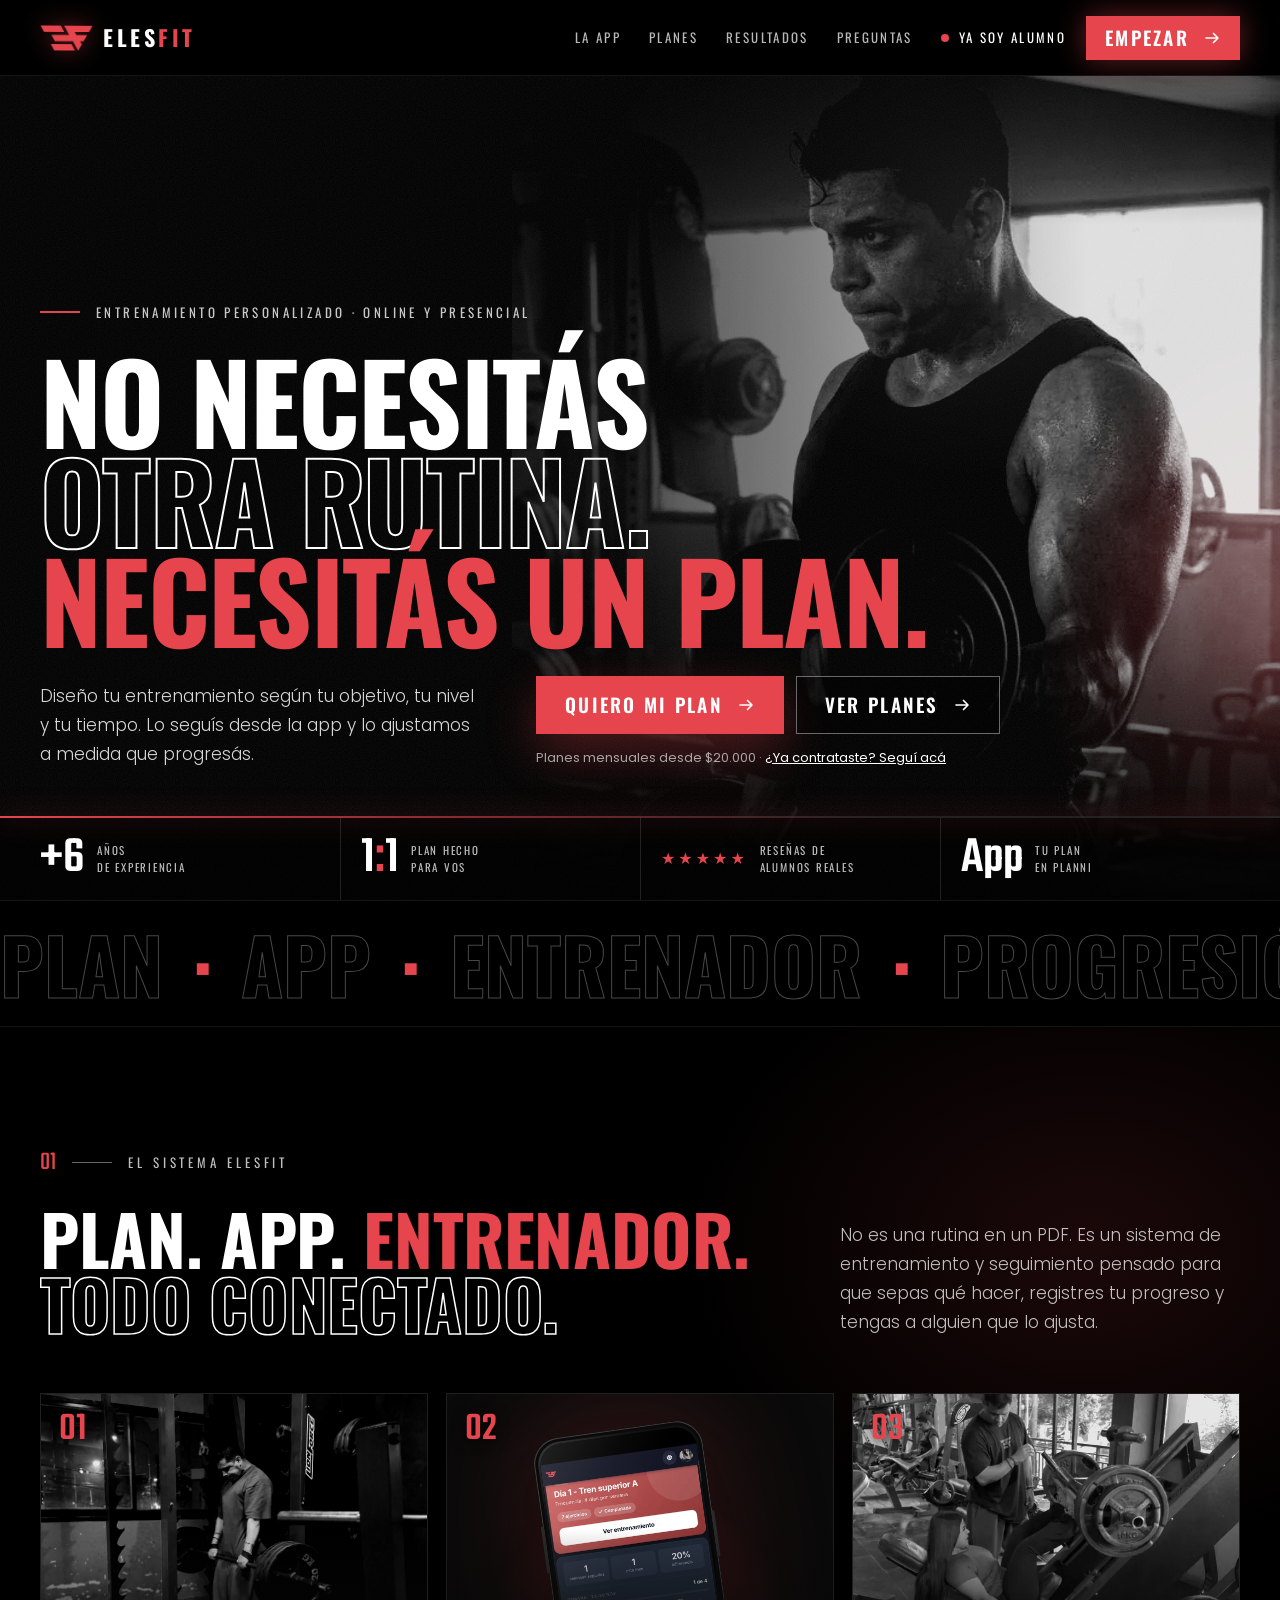
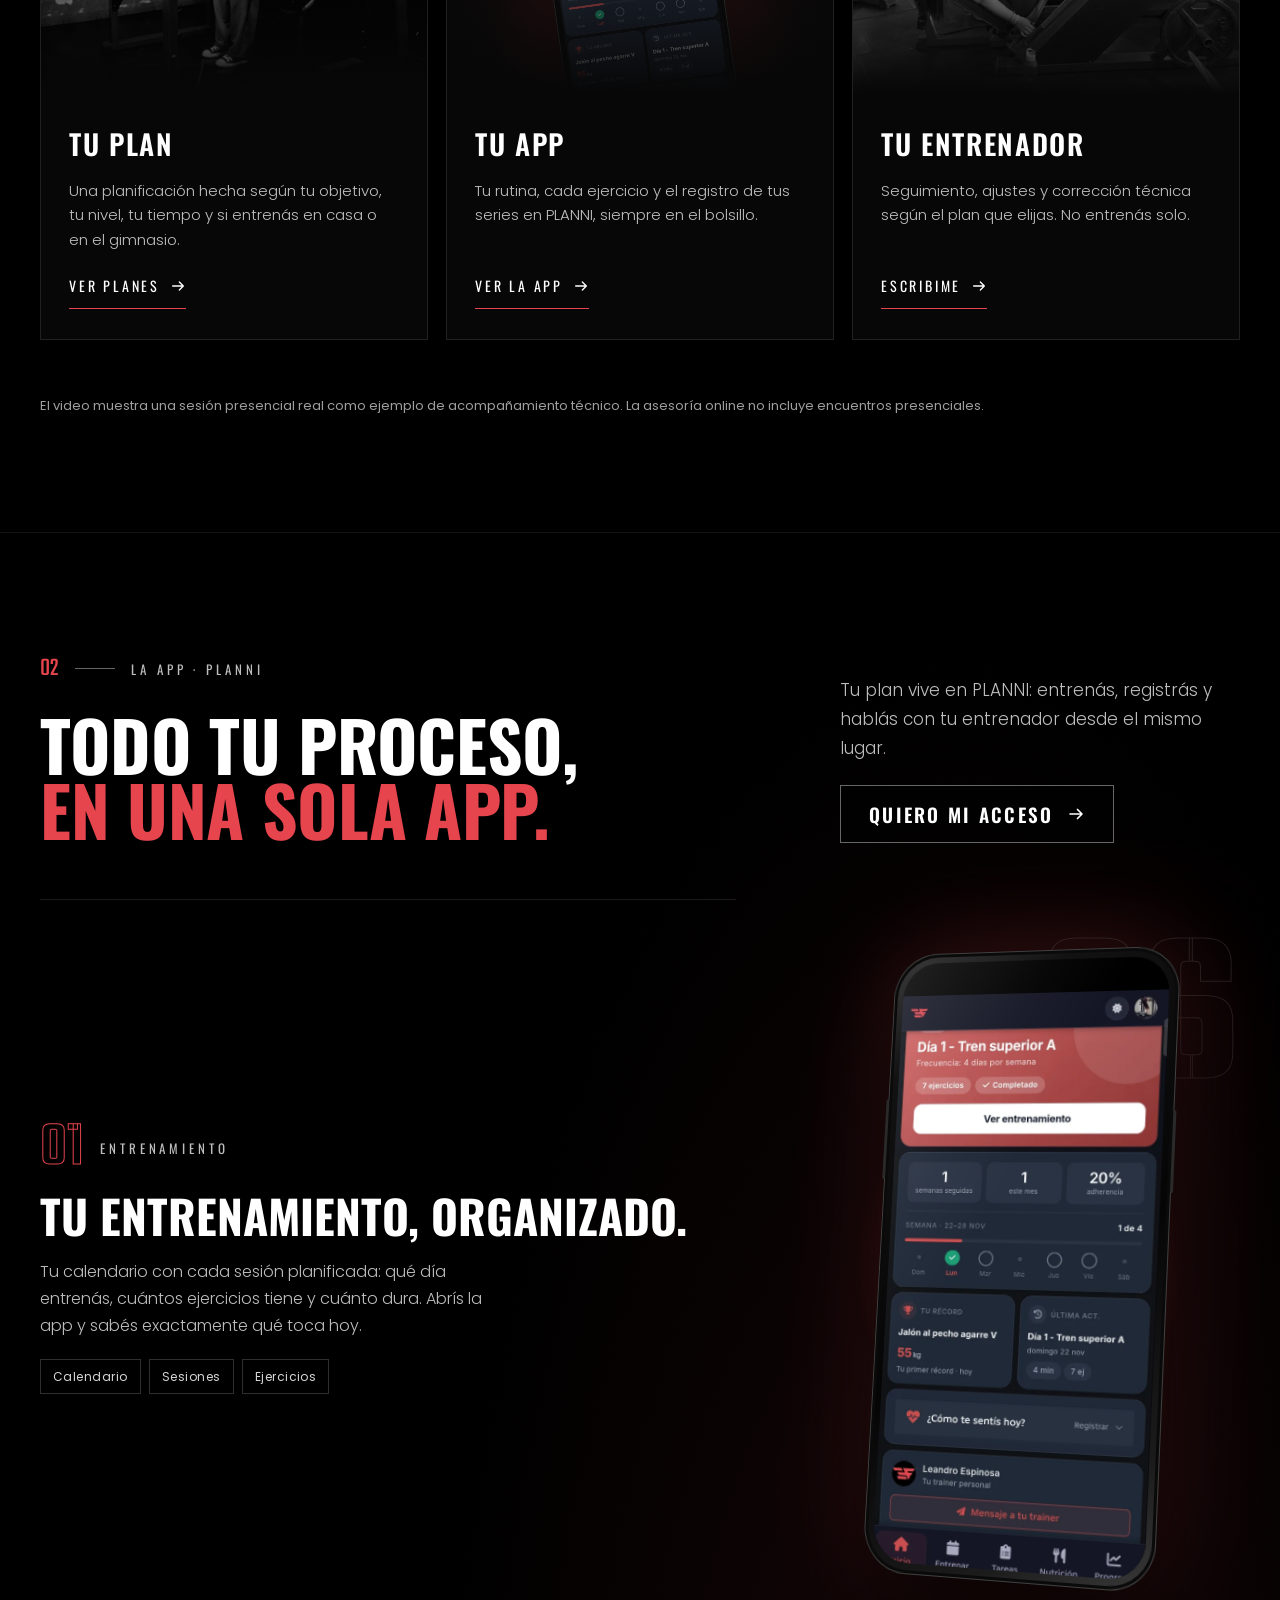
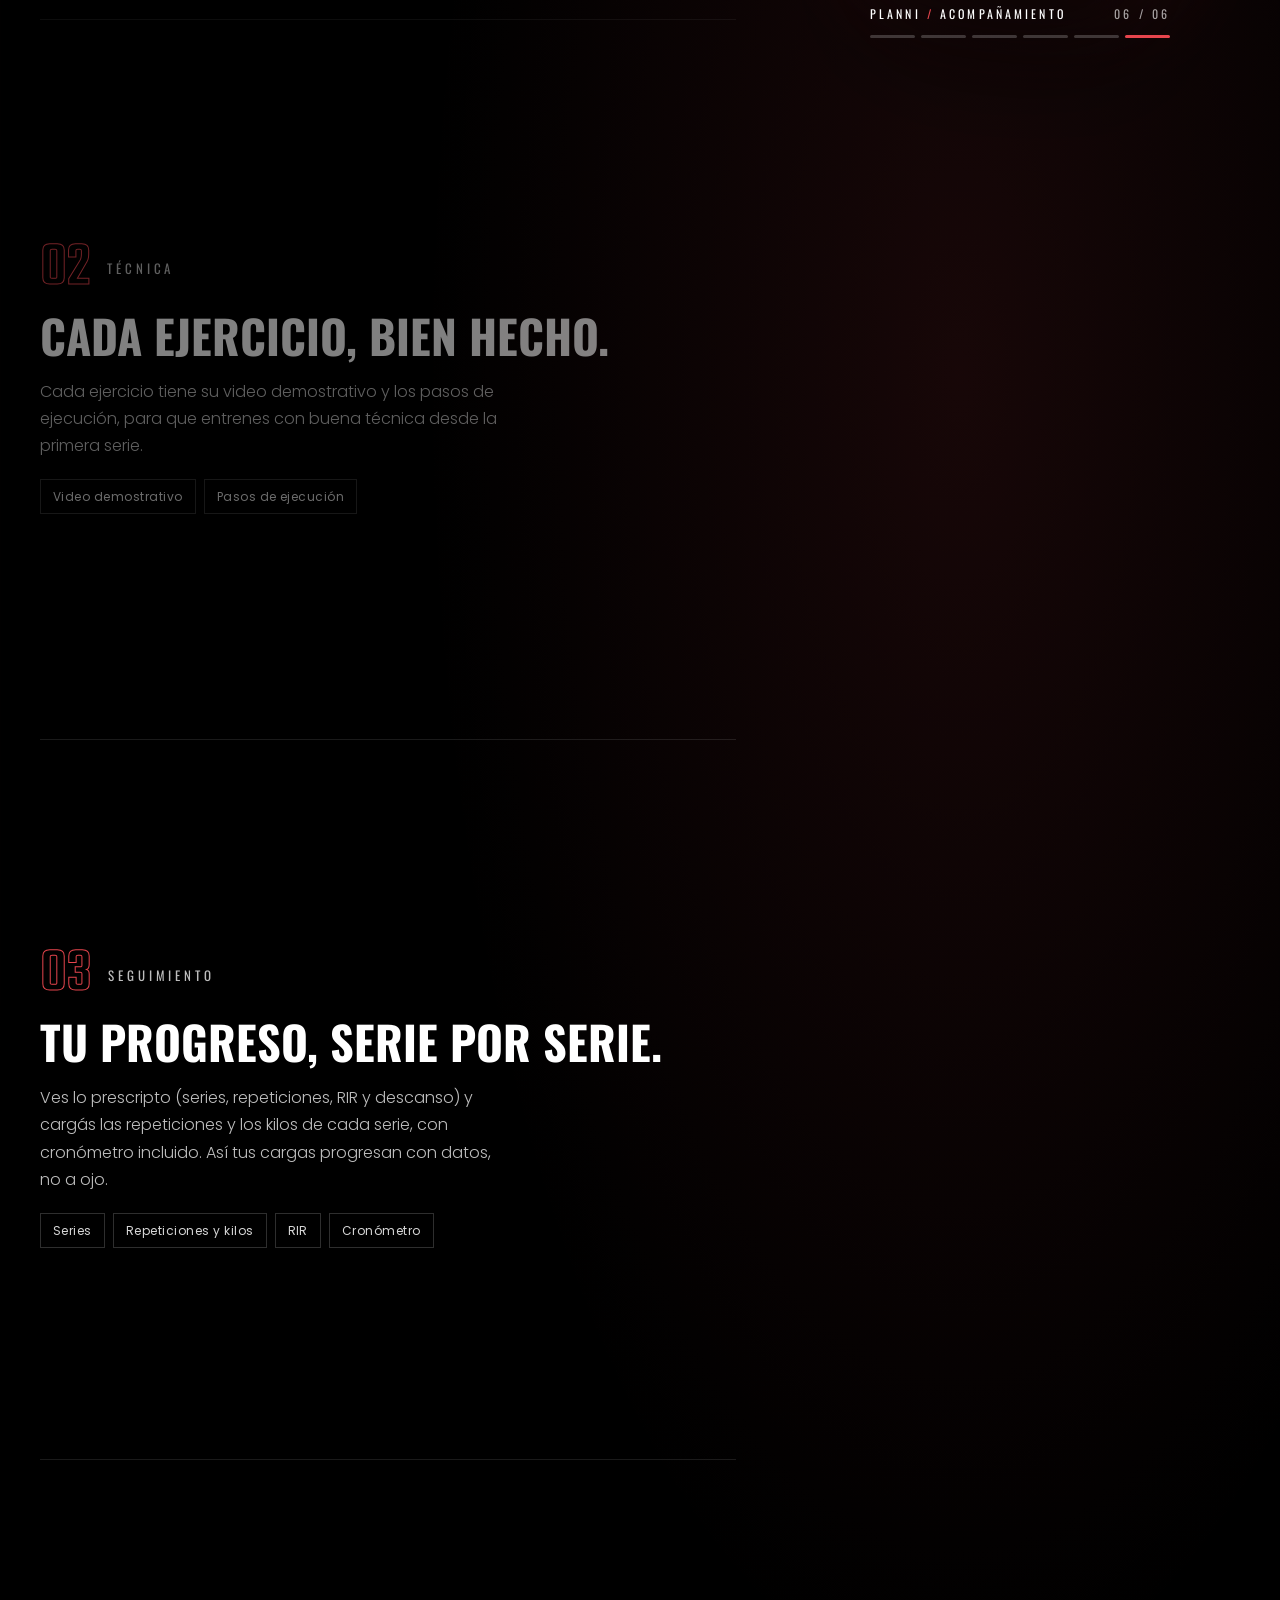
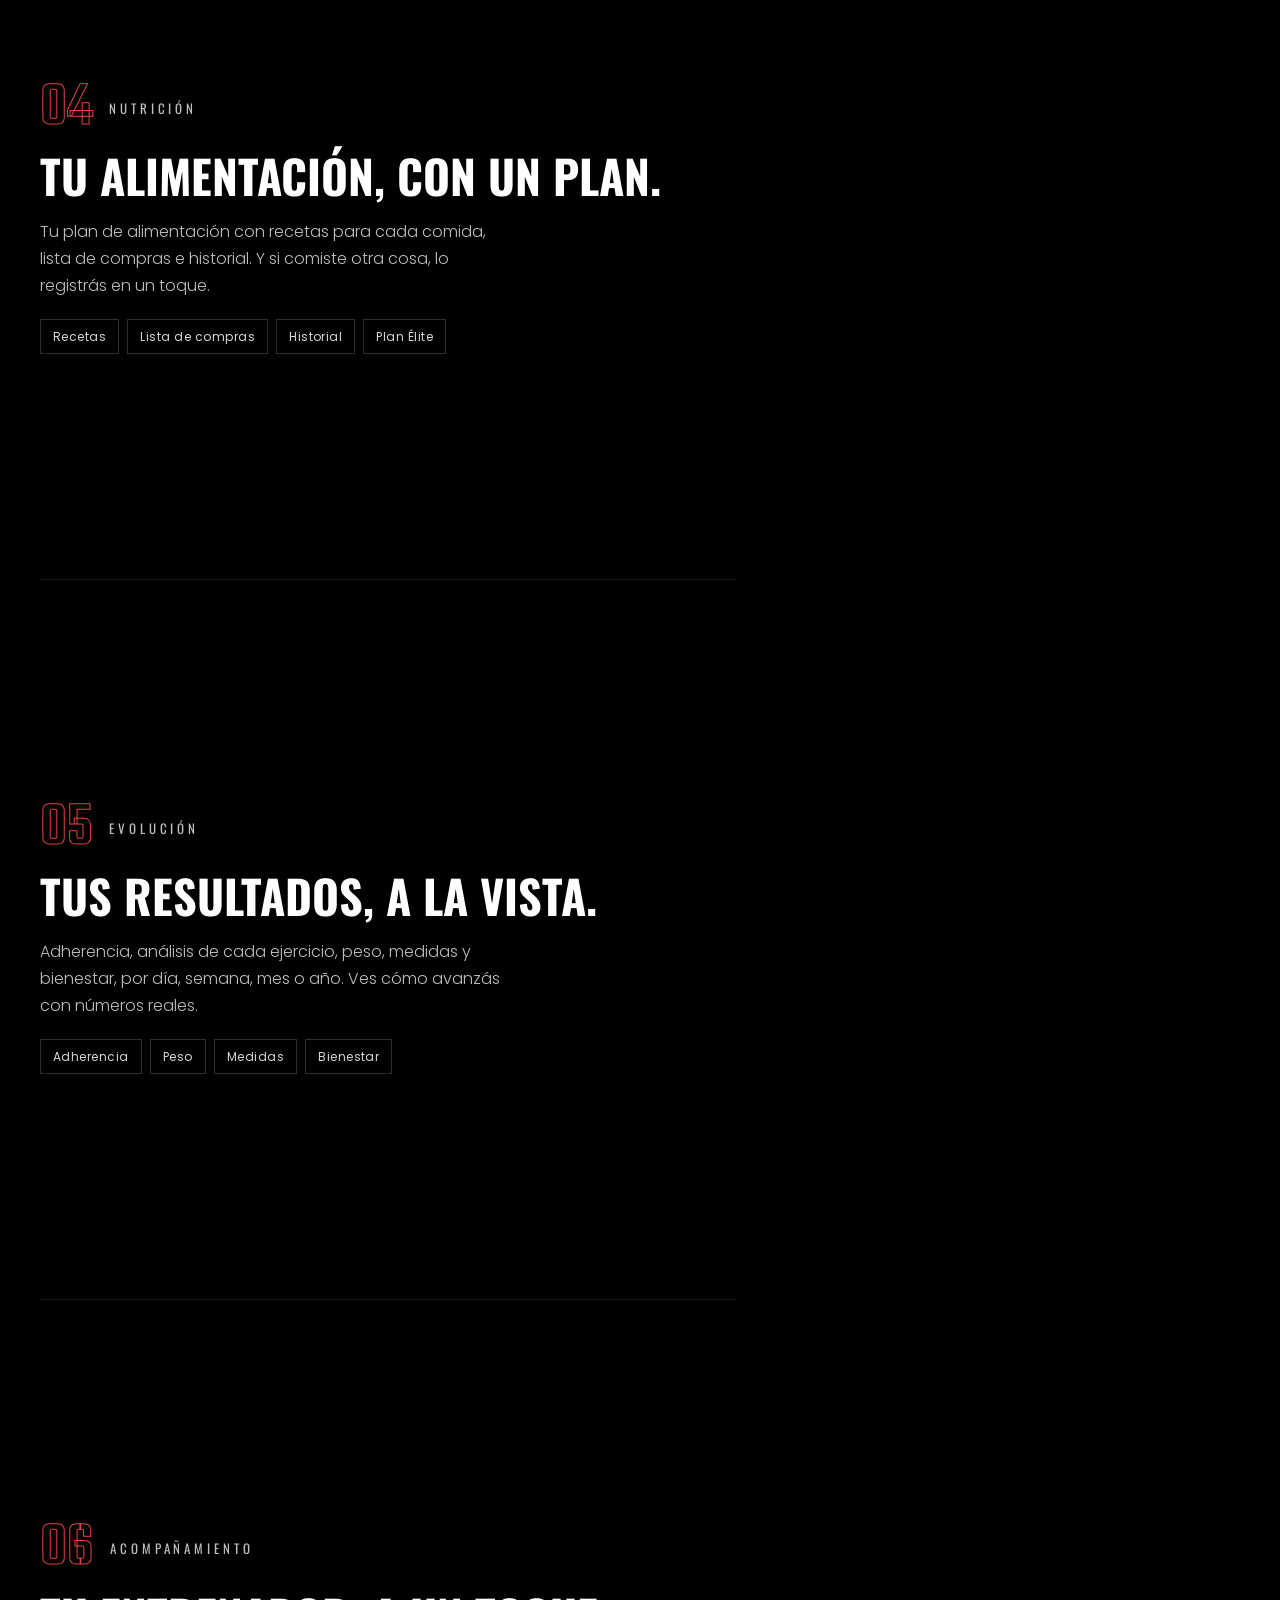
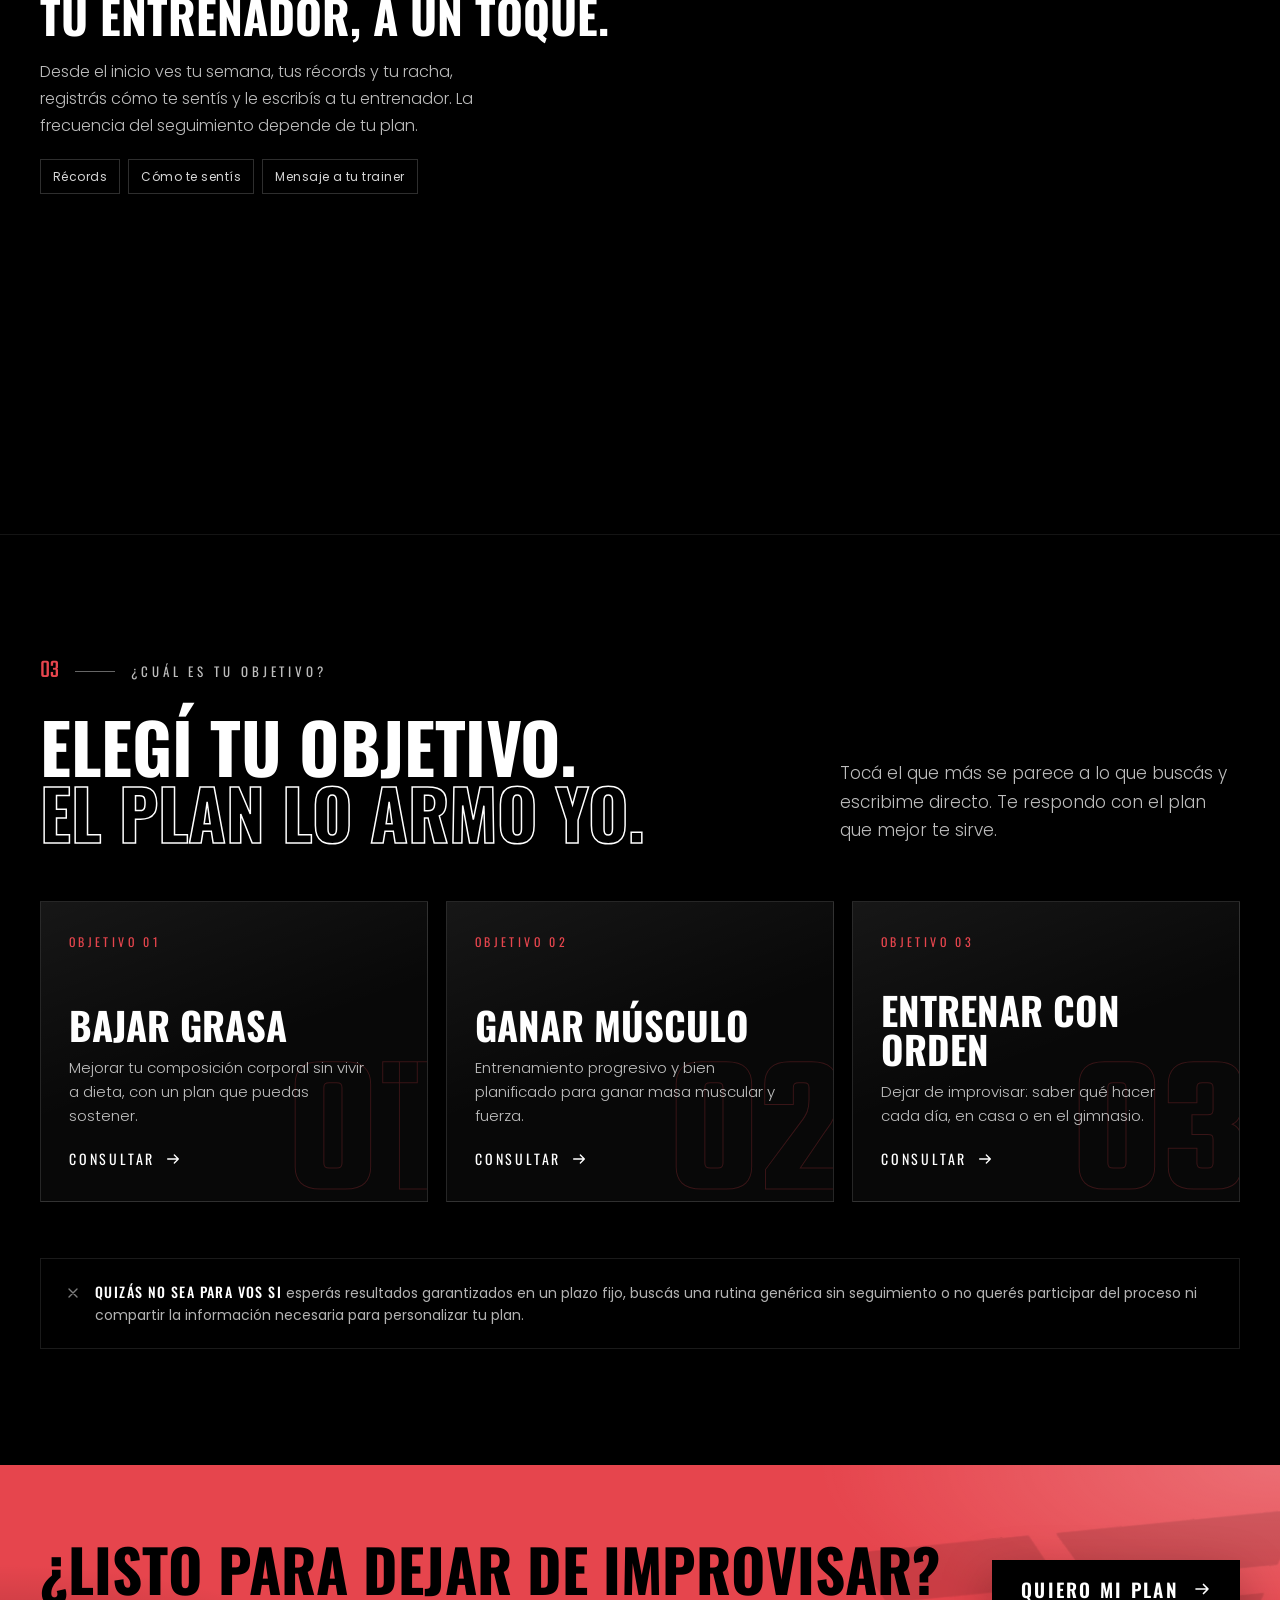
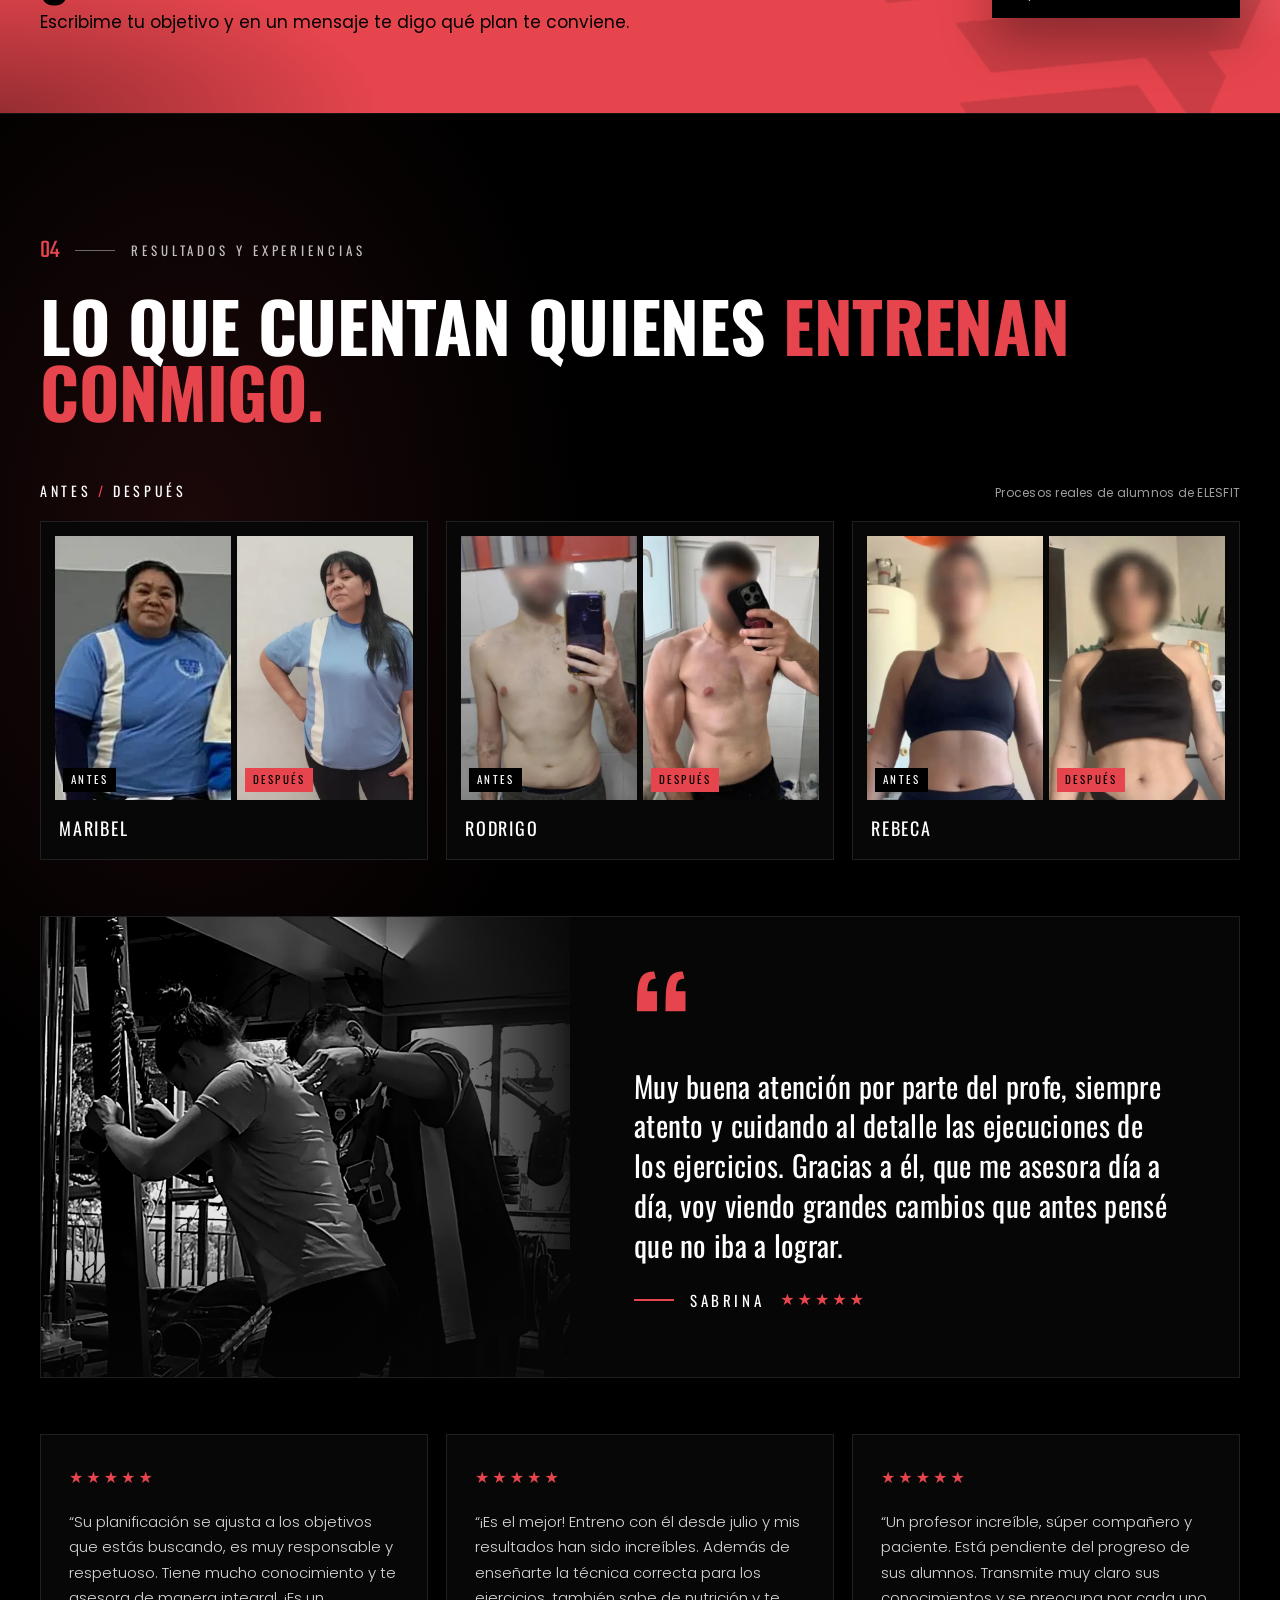
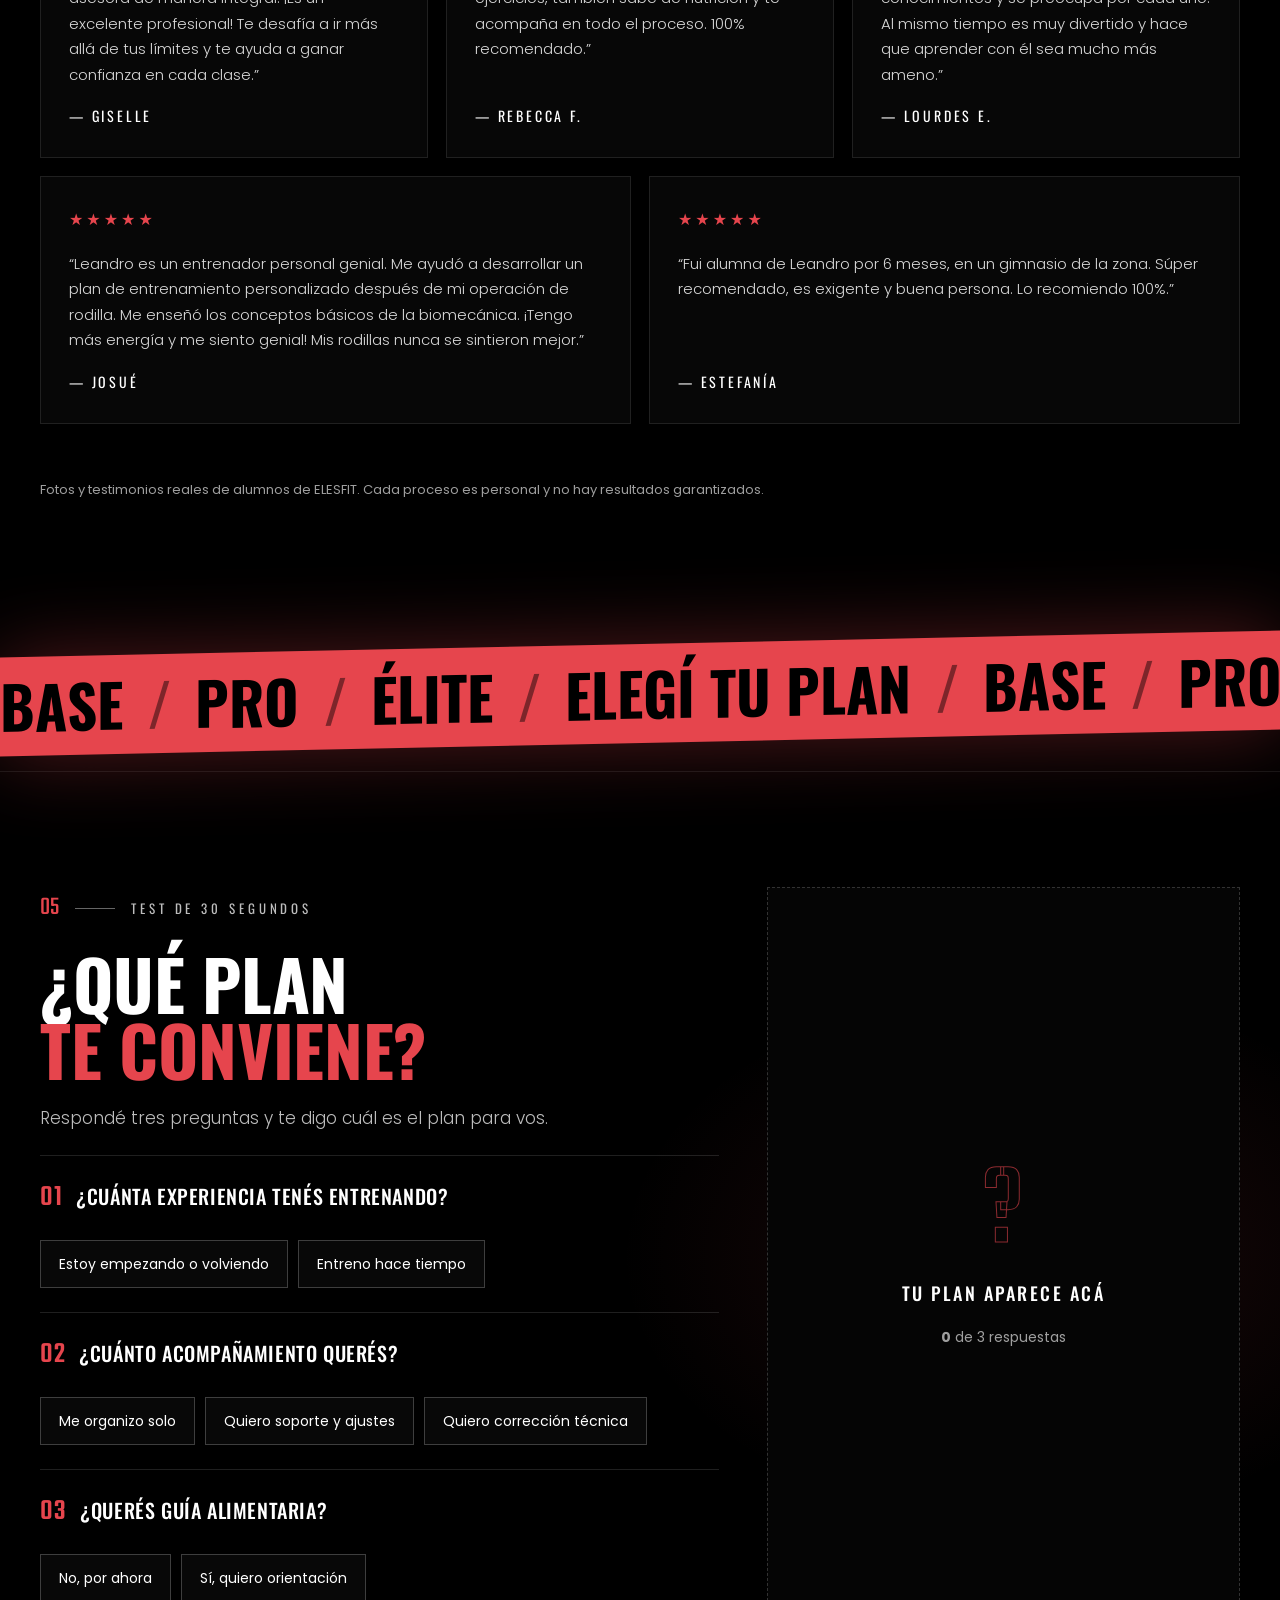
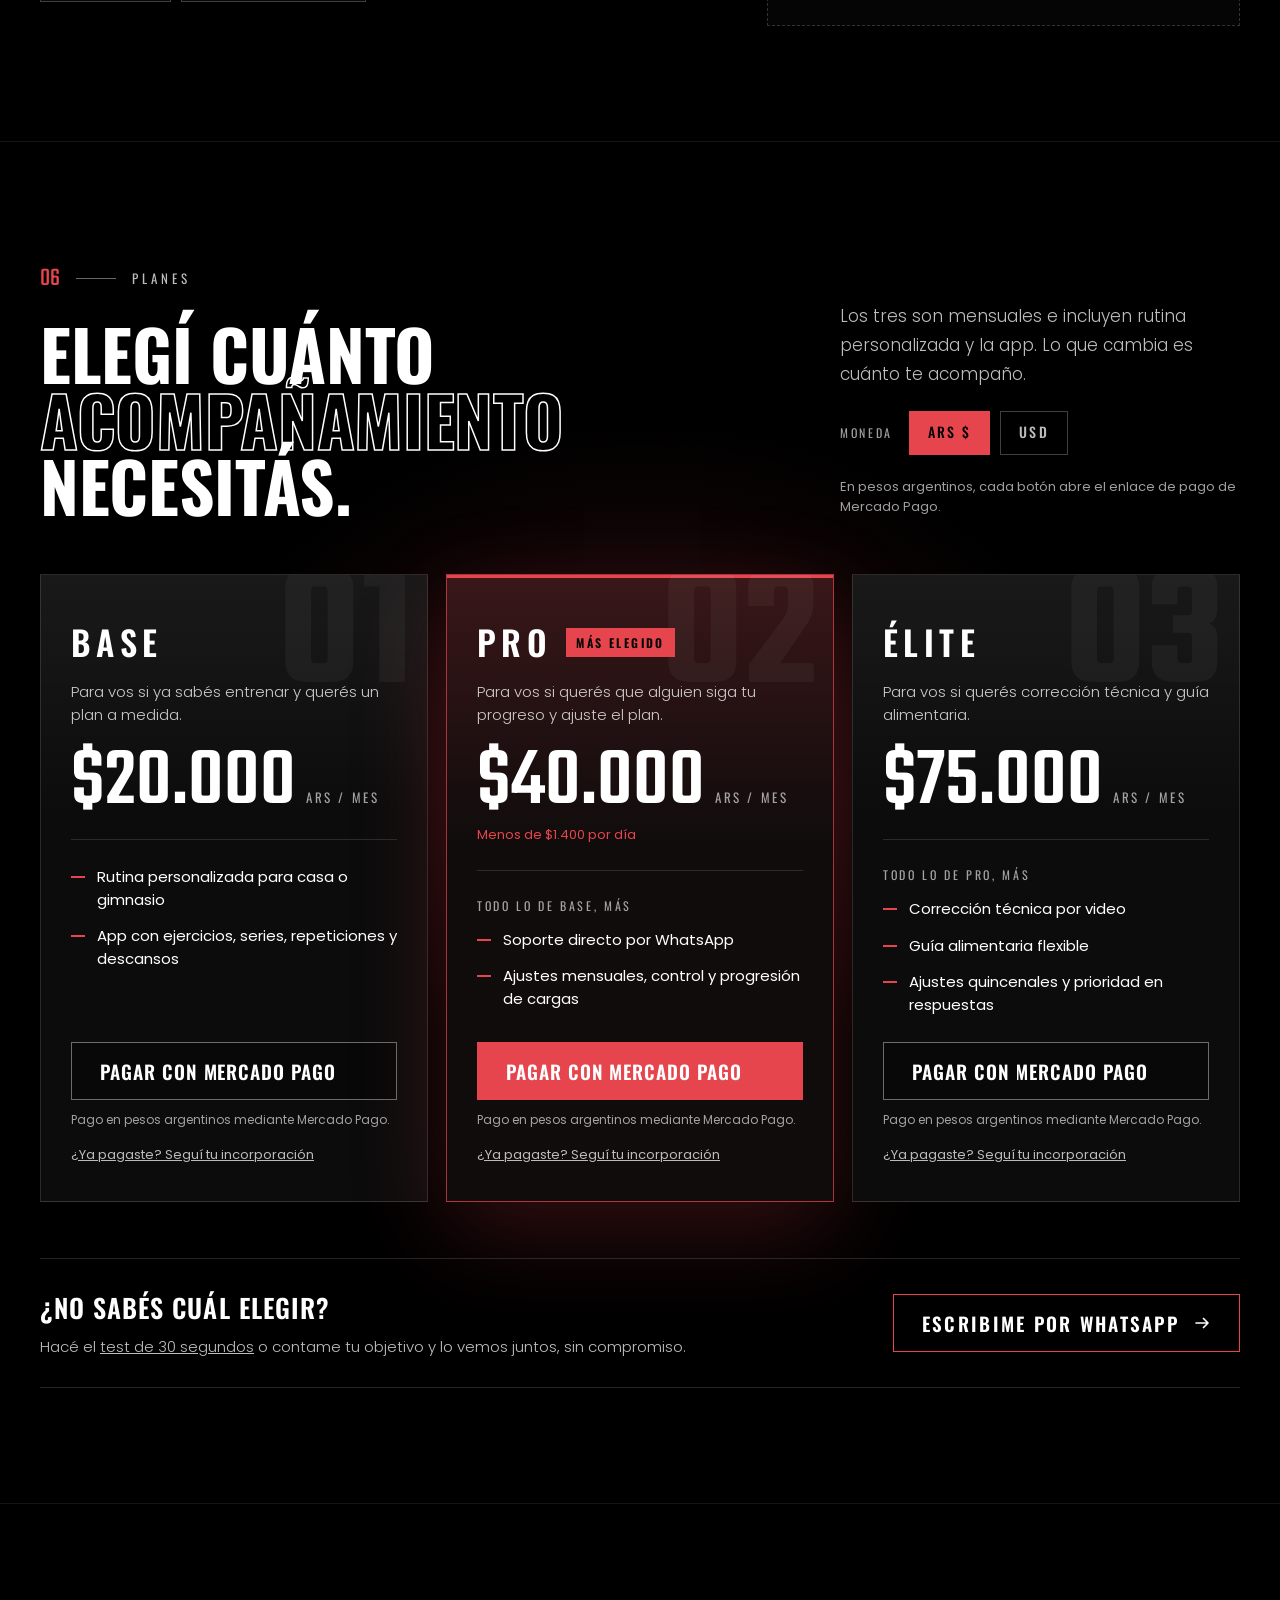
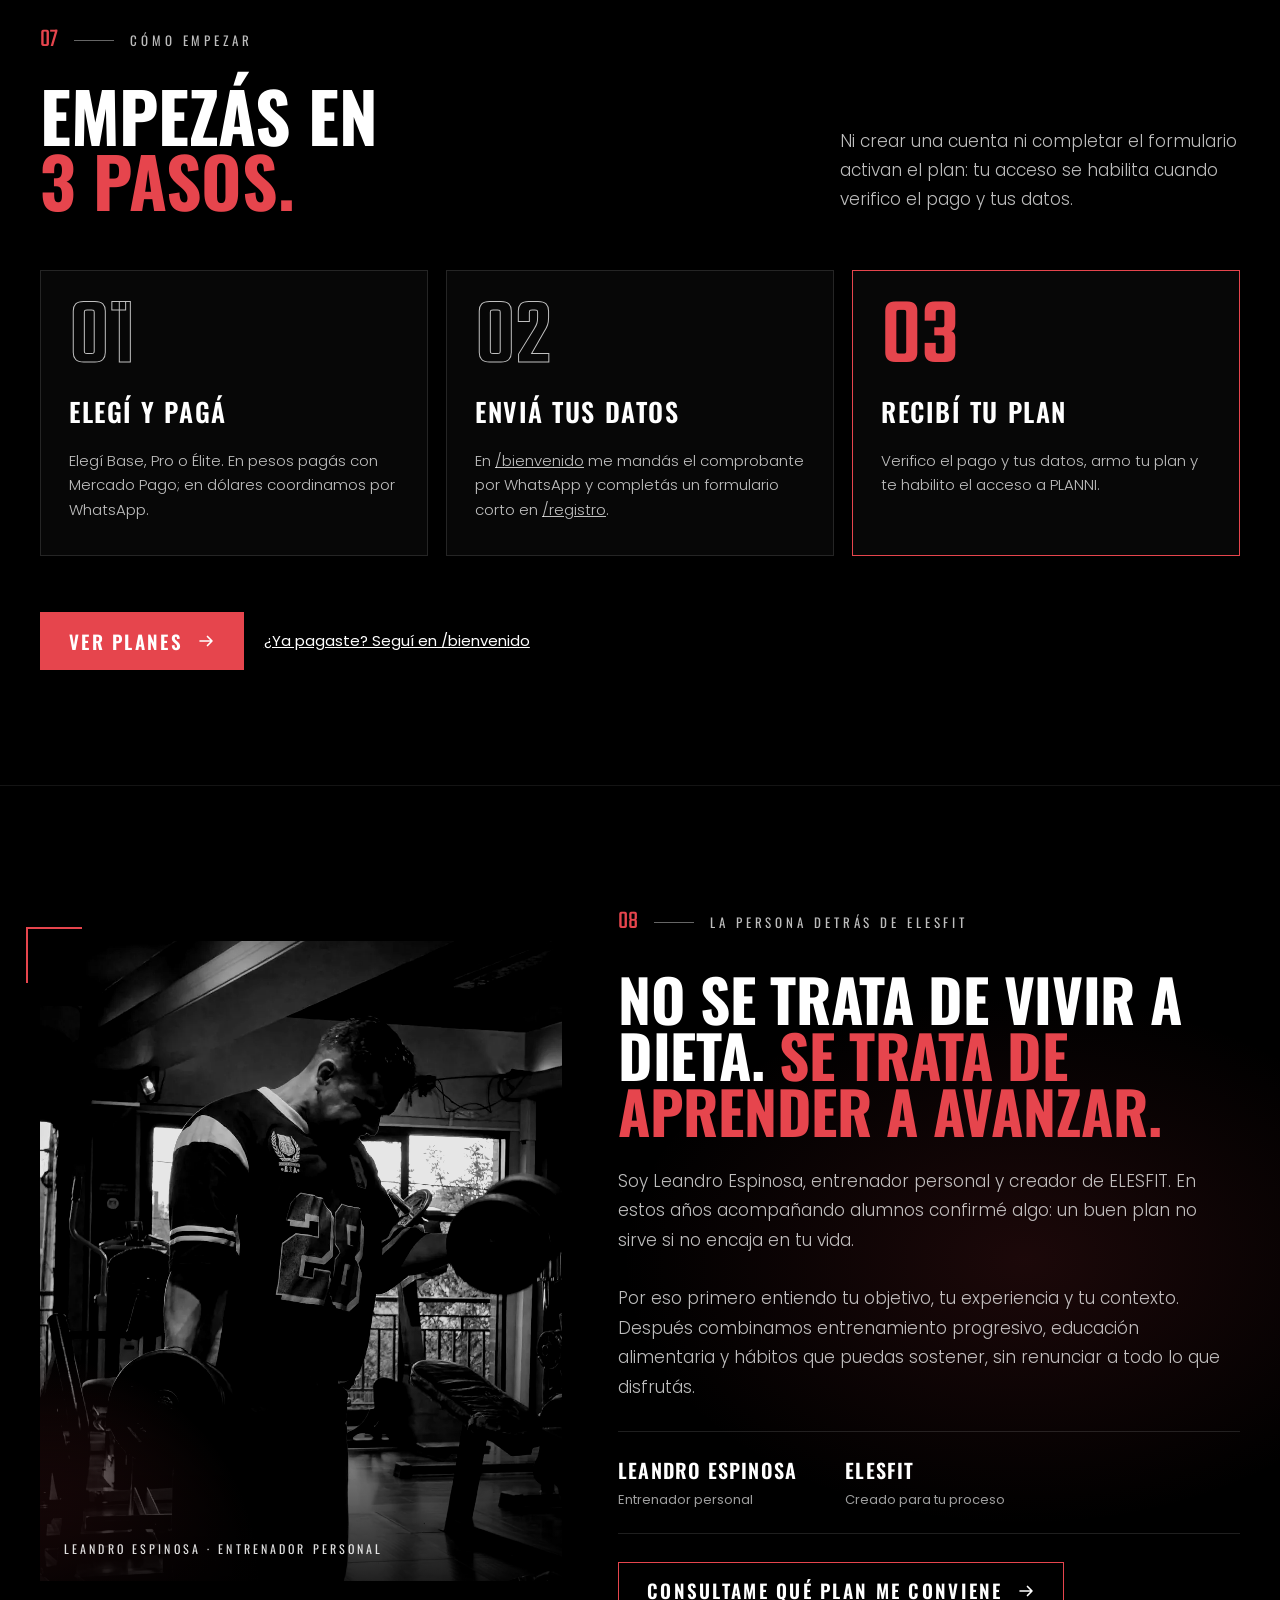
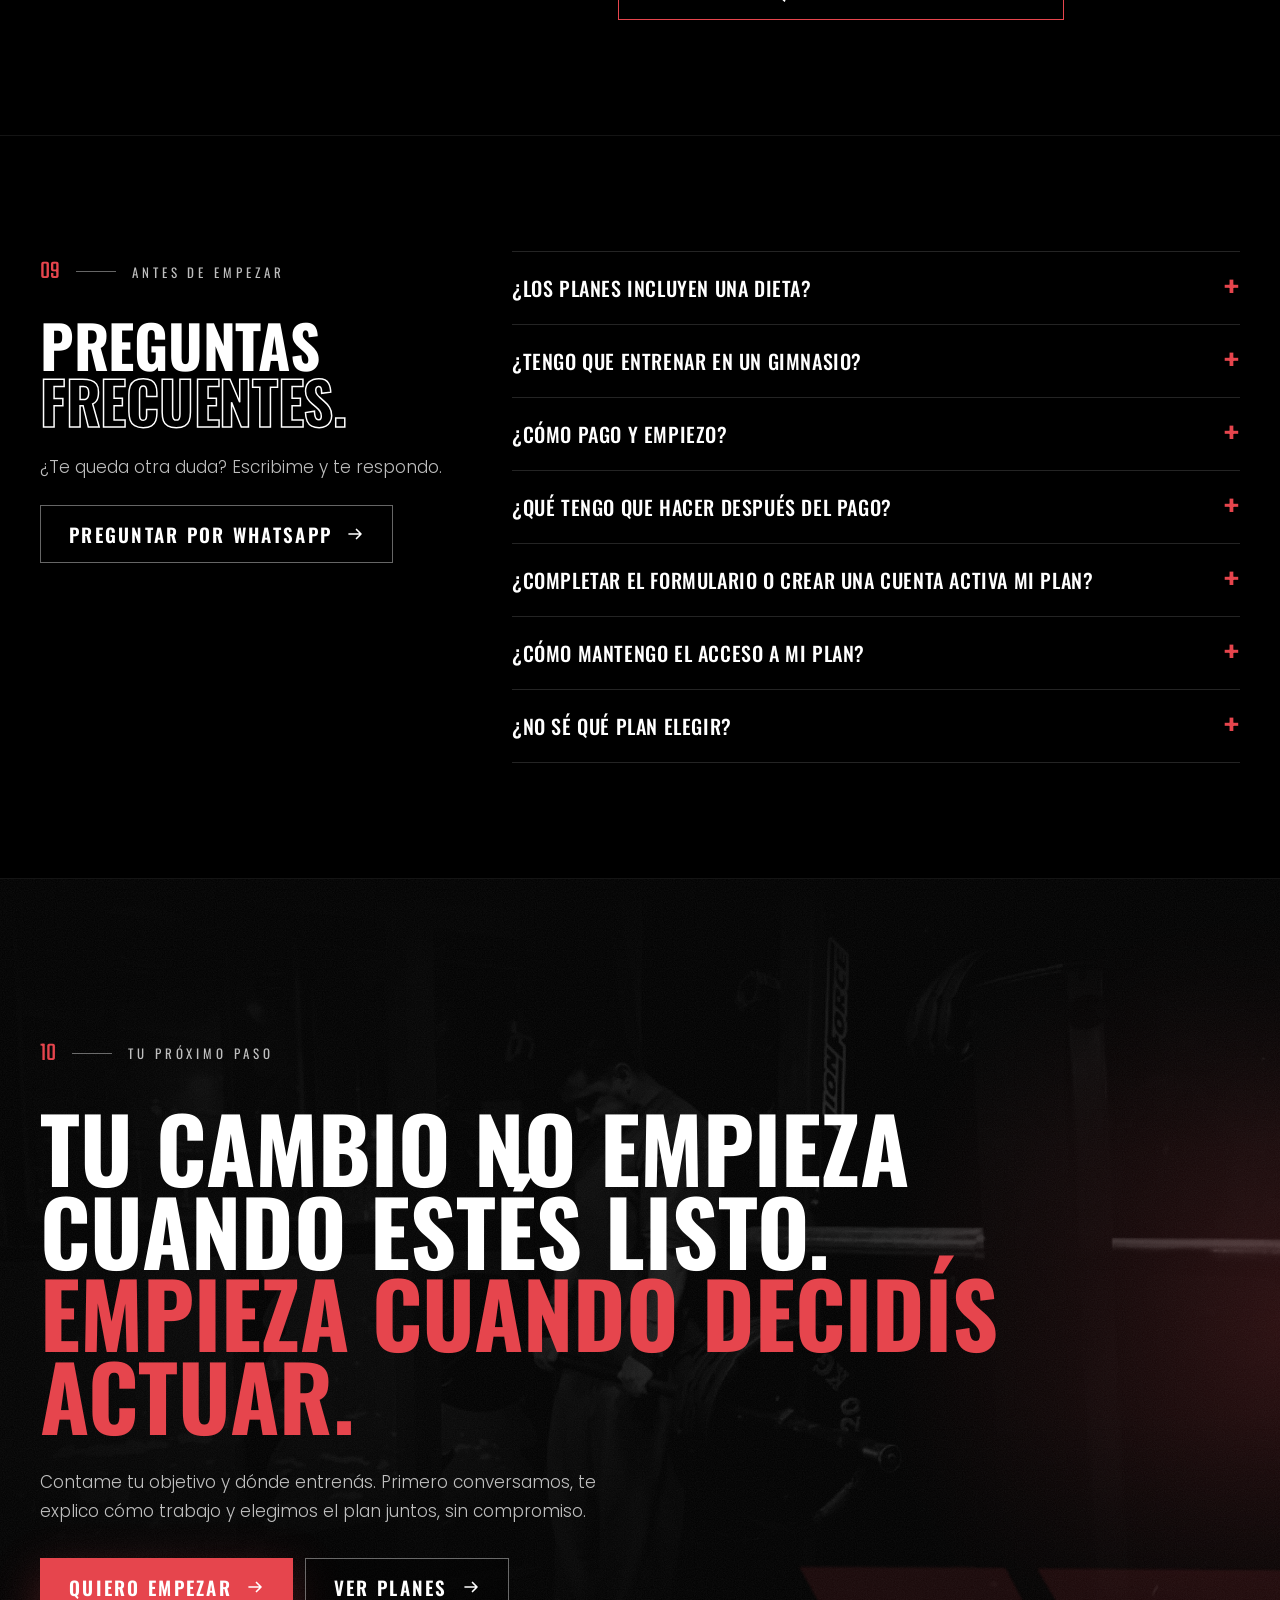
==== commit 3bf8caf5: "Corrige la portada en vista de escritorio del celular - La portada ya no se estira al alto total de " ====
--- a/index.html
+++ b/index.html
@@ -349,7 +349,7 @@
           <figure class="t-card" data-reveal><span class="stars" role="img" aria-label="5 de 5 estrellas">★★★★★</span><blockquote>“Leandro es un entrenador personal genial. Me ayudó a desarrollar un plan de entrenamiento personalizado después de mi operación de rodilla. Me enseñó los conceptos básicos de la biomecánica. ¡Tengo más energía y me siento genial! Mis rodillas nunca se sintieron mejor.”</blockquote><figcaption>— Josué</figcaption></figure>
           <figure class="t-card" data-reveal><span class="stars" role="img" aria-label="5 de 5 estrellas">★★★★★</span><blockquote>“Fui alumna de Leandro por 6 meses, en un gimnasio de la zona. Súper recomendado, es exigente y buena persona. Lo recomiendo 100%.”</blockquote><figcaption>— Estefanía</figcaption></figure>
         </div>
-        <p class="fine-print">Fotos y testimonios reales de alumnos de ELESFIT, compartidos con su permiso. Cada proceso es personal y no hay resultados garantizados.</p>
+        <p class="fine-print">Fotos y testimonios reales de alumnos de ELESFIT. Cada proceso es personal y no hay resultados garantizados.</p>
       </div>
     </section>
 
--- a/styles.css
+++ b/styles.css
@@ -117,7 +117,7 @@
 .card-grid { display: grid; gap: 18px; grid-template-columns: 1fr; }
 
 /* ---------- Portada ---------- */
-.hero { position: relative; isolation: isolate; min-height: max(720px, calc(100svh - var(--header-h))); display: flex; flex-direction: column; overflow: hidden; }
+.hero { position: relative; isolation: isolate; min-height: max(640px, min(calc(100svh - var(--header-h)), 920px)); display: flex; flex-direction: column; overflow: hidden; }
 .hero-media { position: absolute; inset: 0; z-index: -3; background: var(--graphite-3); transform: translate3d(0, var(--parallax-y, 0), 0); }
 .hero-media img { width: 100%; height: 100%; object-fit: cover; object-position: 64% 30%; filter: grayscale(1) contrast(1.22) brightness(0.88); animation: hero-zoom 14s var(--ease) both; }
 .hero-media::before { content: ''; position: absolute; inset: 0; z-index: 1; background: radial-gradient(ellipse 55% 50% at 60% 15%, rgba(255, 255, 255, 0.10), transparent 70%); }
@@ -407,7 +407,7 @@
 @media (min-width: 900px) {
   :root { --header-h: 76px; }
   .desktop-nav { display: flex; align-items: center; gap: 28px; margin-left: auto; font-family: var(--f-title); font-size: 13px; letter-spacing: 0.18em; text-transform: uppercase; }
-  .desktop-nav a { display: inline-flex; align-items: center; gap: 10px; min-height: 44px; color: rgba(255, 255, 255, 0.72); text-decoration: none; transition: color 0.25s; }
+  .desktop-nav a { display: inline-flex; align-items: center; gap: 10px; min-height: 44px; white-space: nowrap; color: rgba(255, 255, 255, 0.72); text-decoration: none; transition: color 0.25s; }
   .desktop-nav a:hover, .desktop-nav .nav-student { color: var(--white); }
   .nav-student span { width: 8px; height: 8px; border-radius: 50%; background: var(--red); }
   .mobile-menu { display: none; }
@@ -441,6 +441,11 @@
 
   .wa-float { display: none; }
 }
+@media (min-width: 900px) and (max-width: 1099px) {
+  .desktop-nav { gap: 18px; letter-spacing: 0.1em; }
+  .header-inner { gap: 14px; }
+  .hero-media { left: 30%; }
+}
 
 @media (max-width: 899px) {
   .header-inner { gap: 10px; }
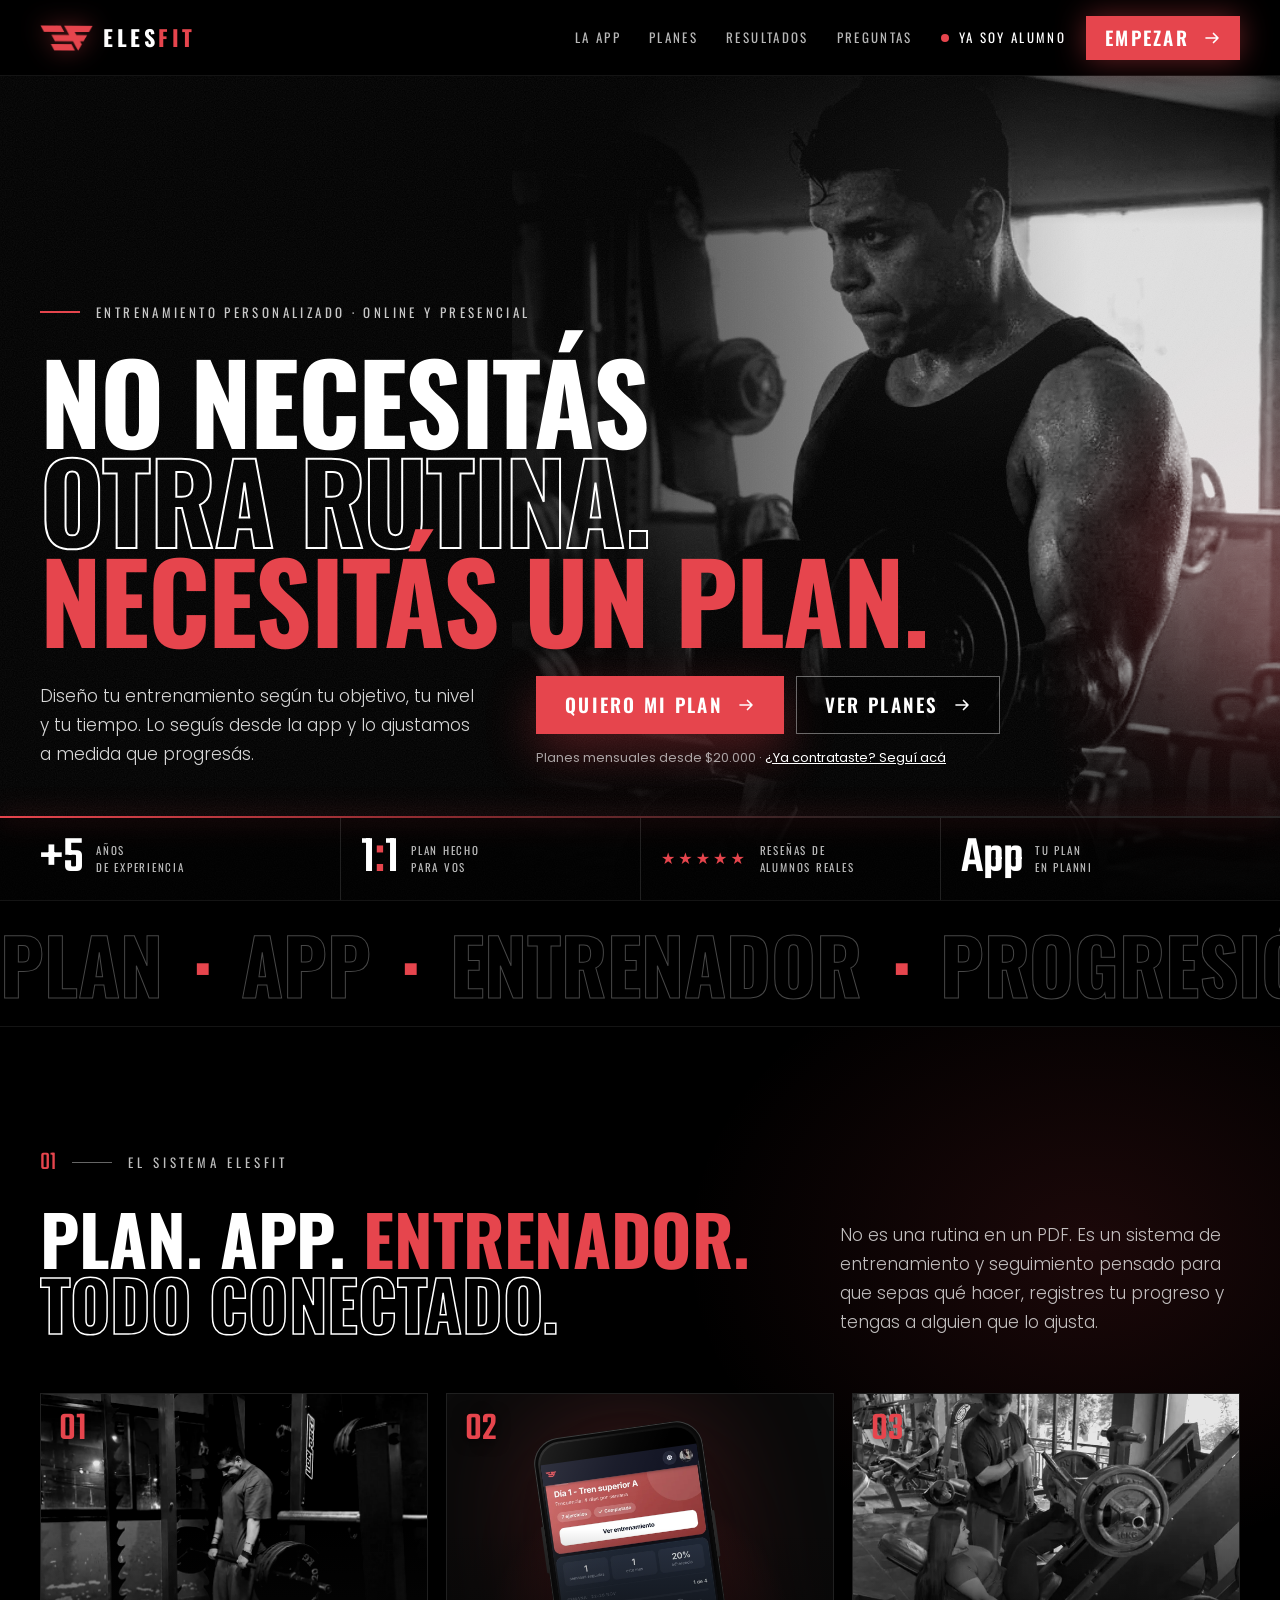
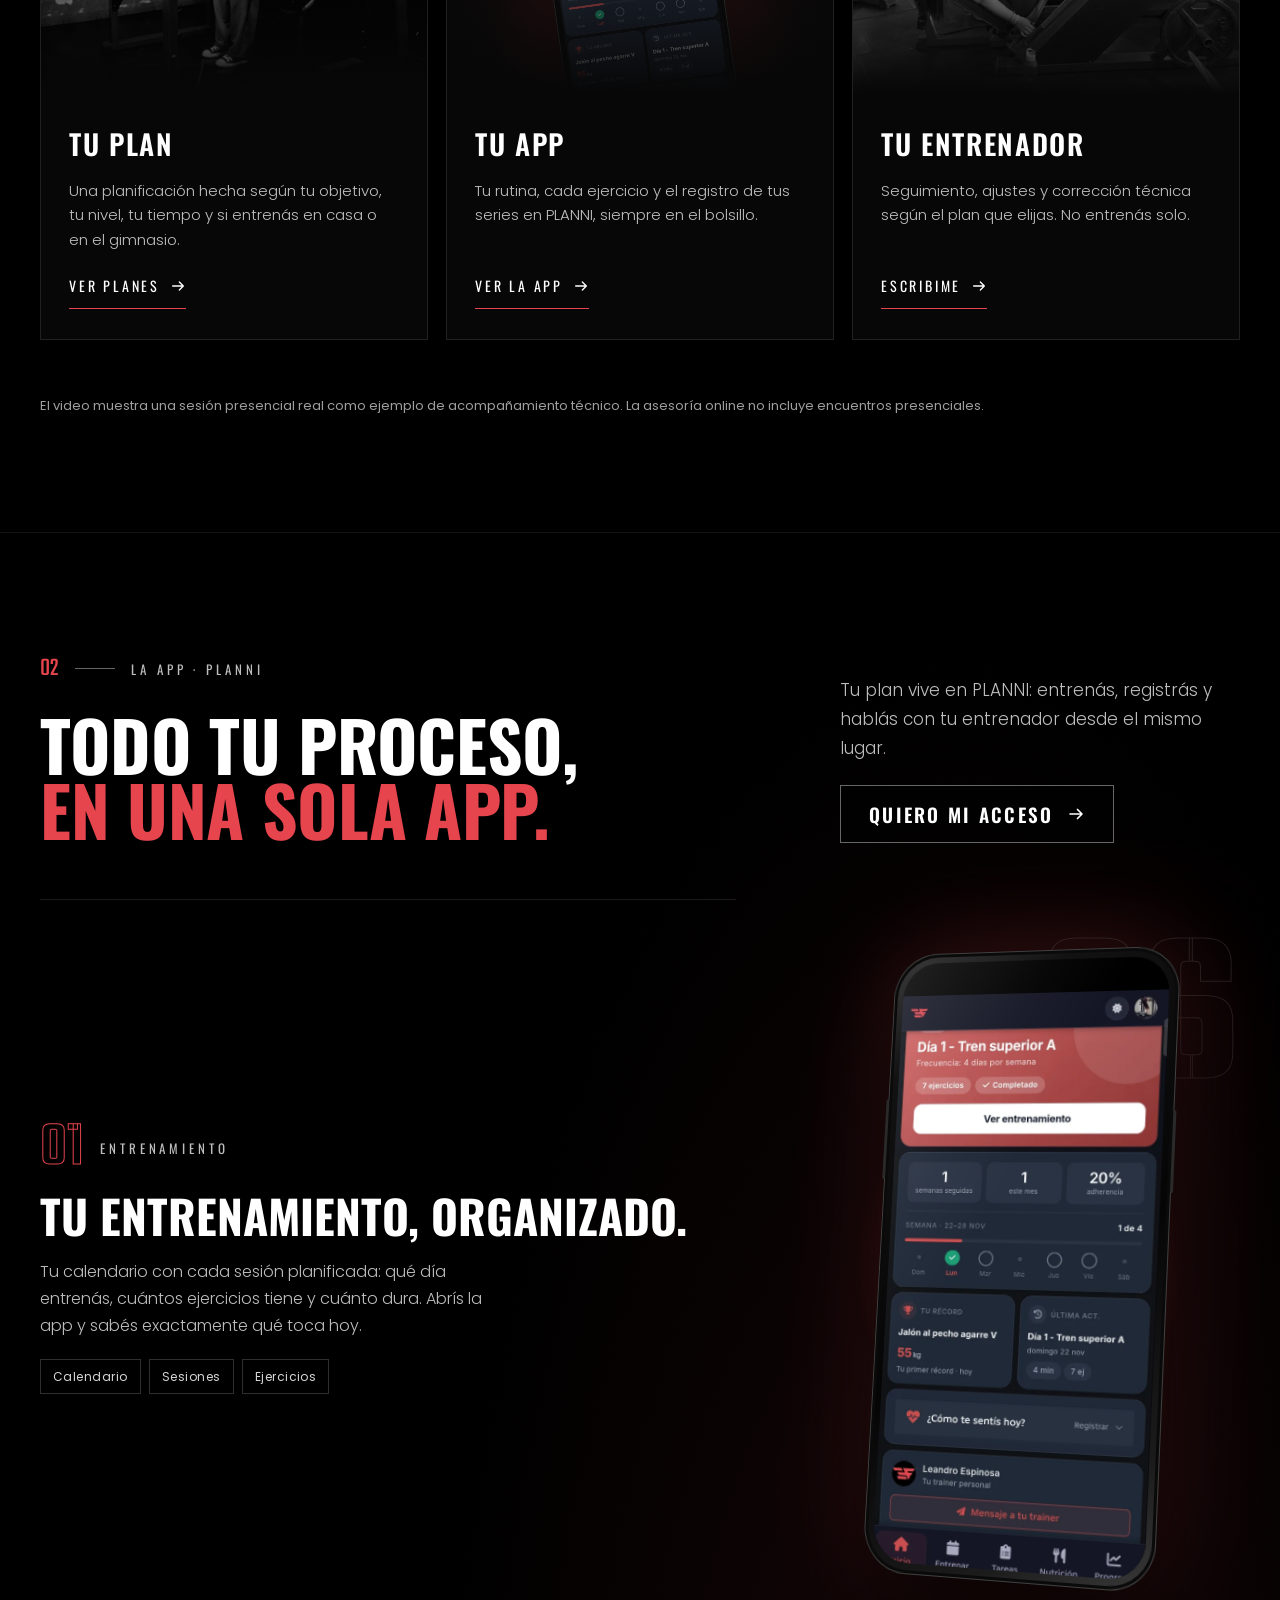
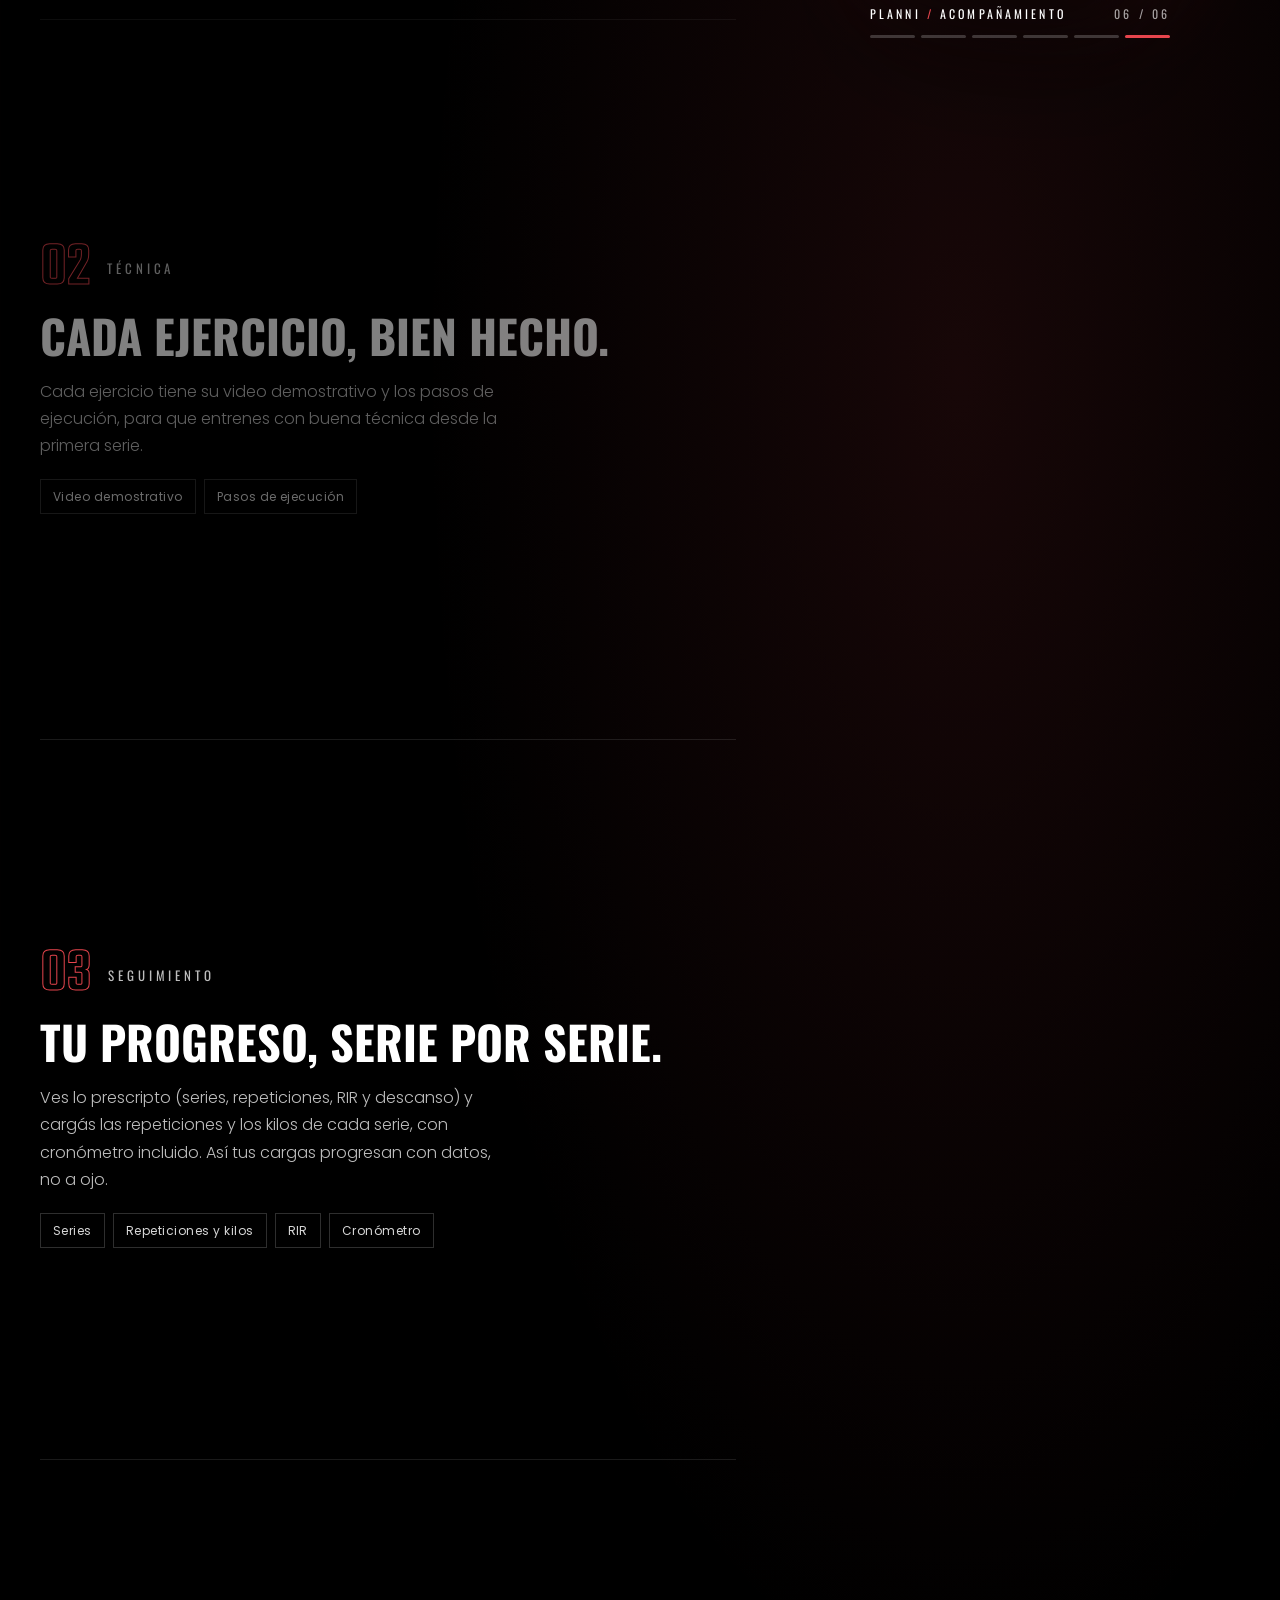
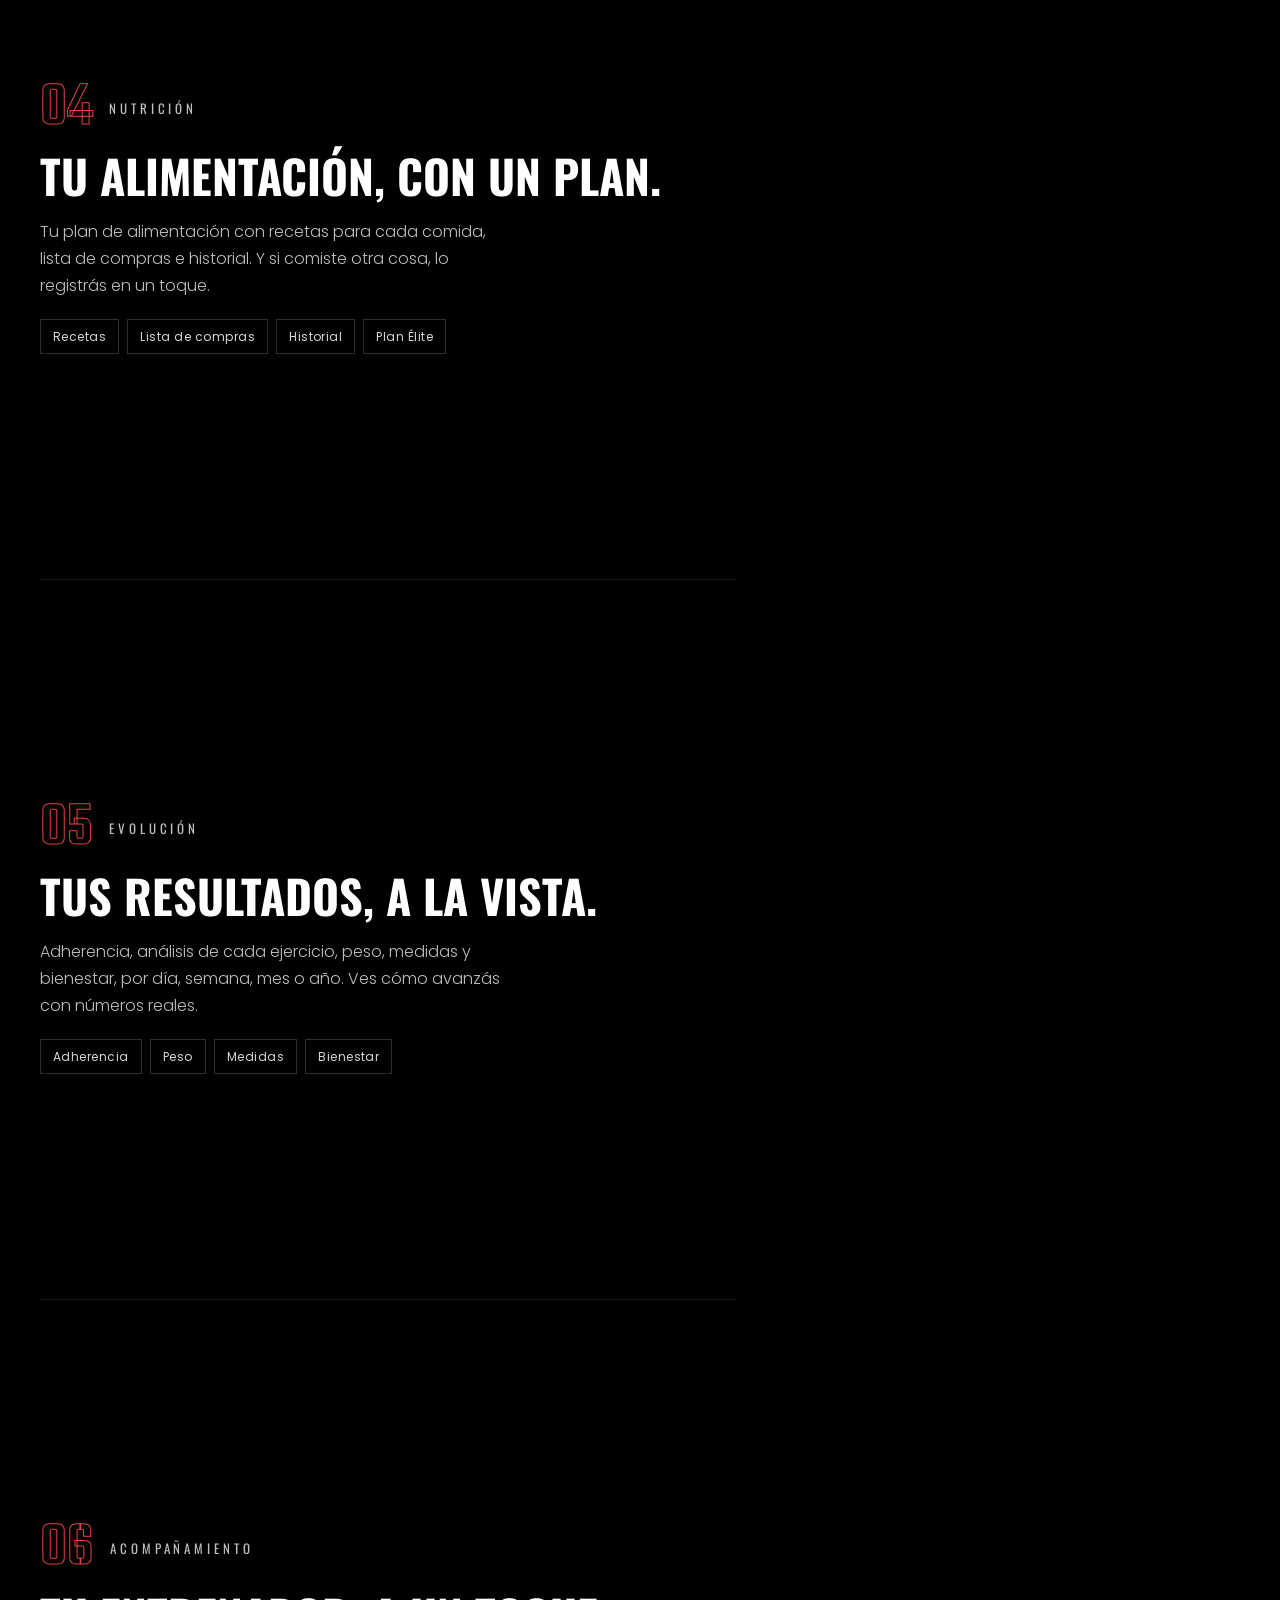
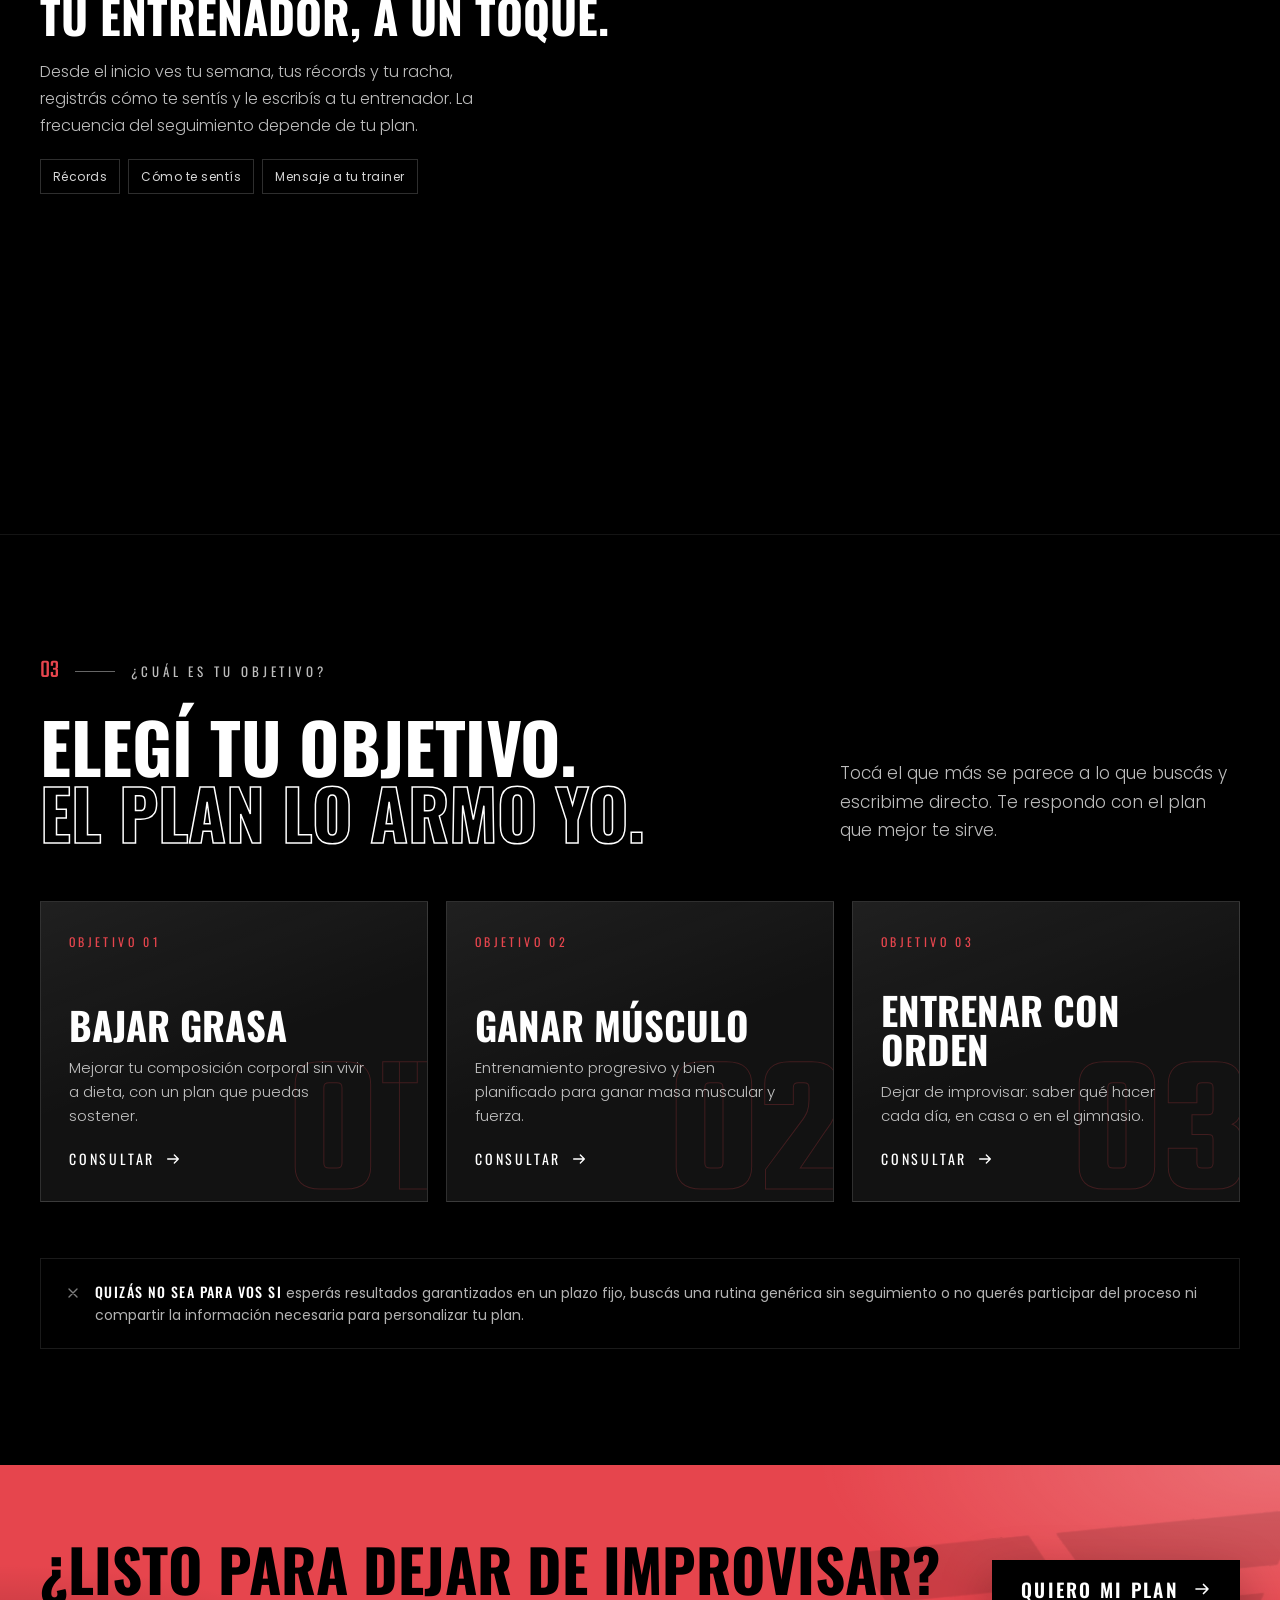
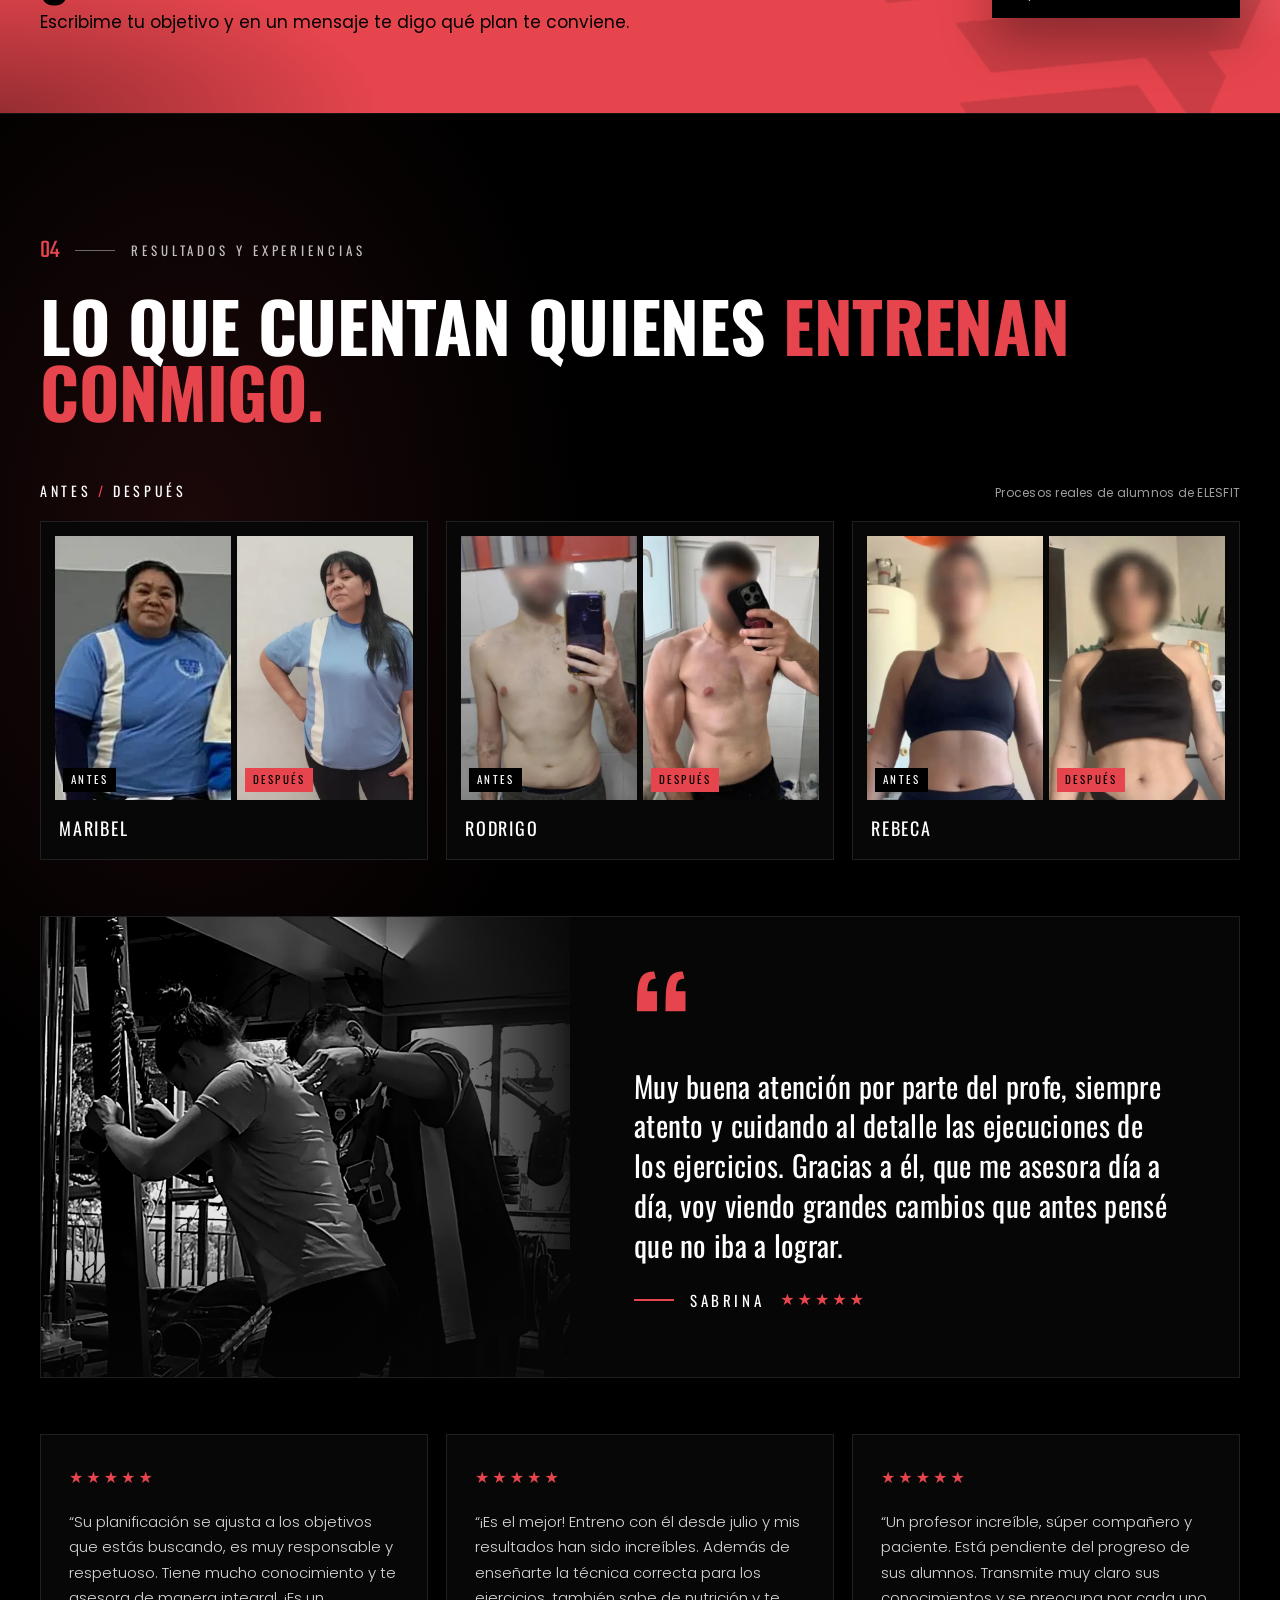
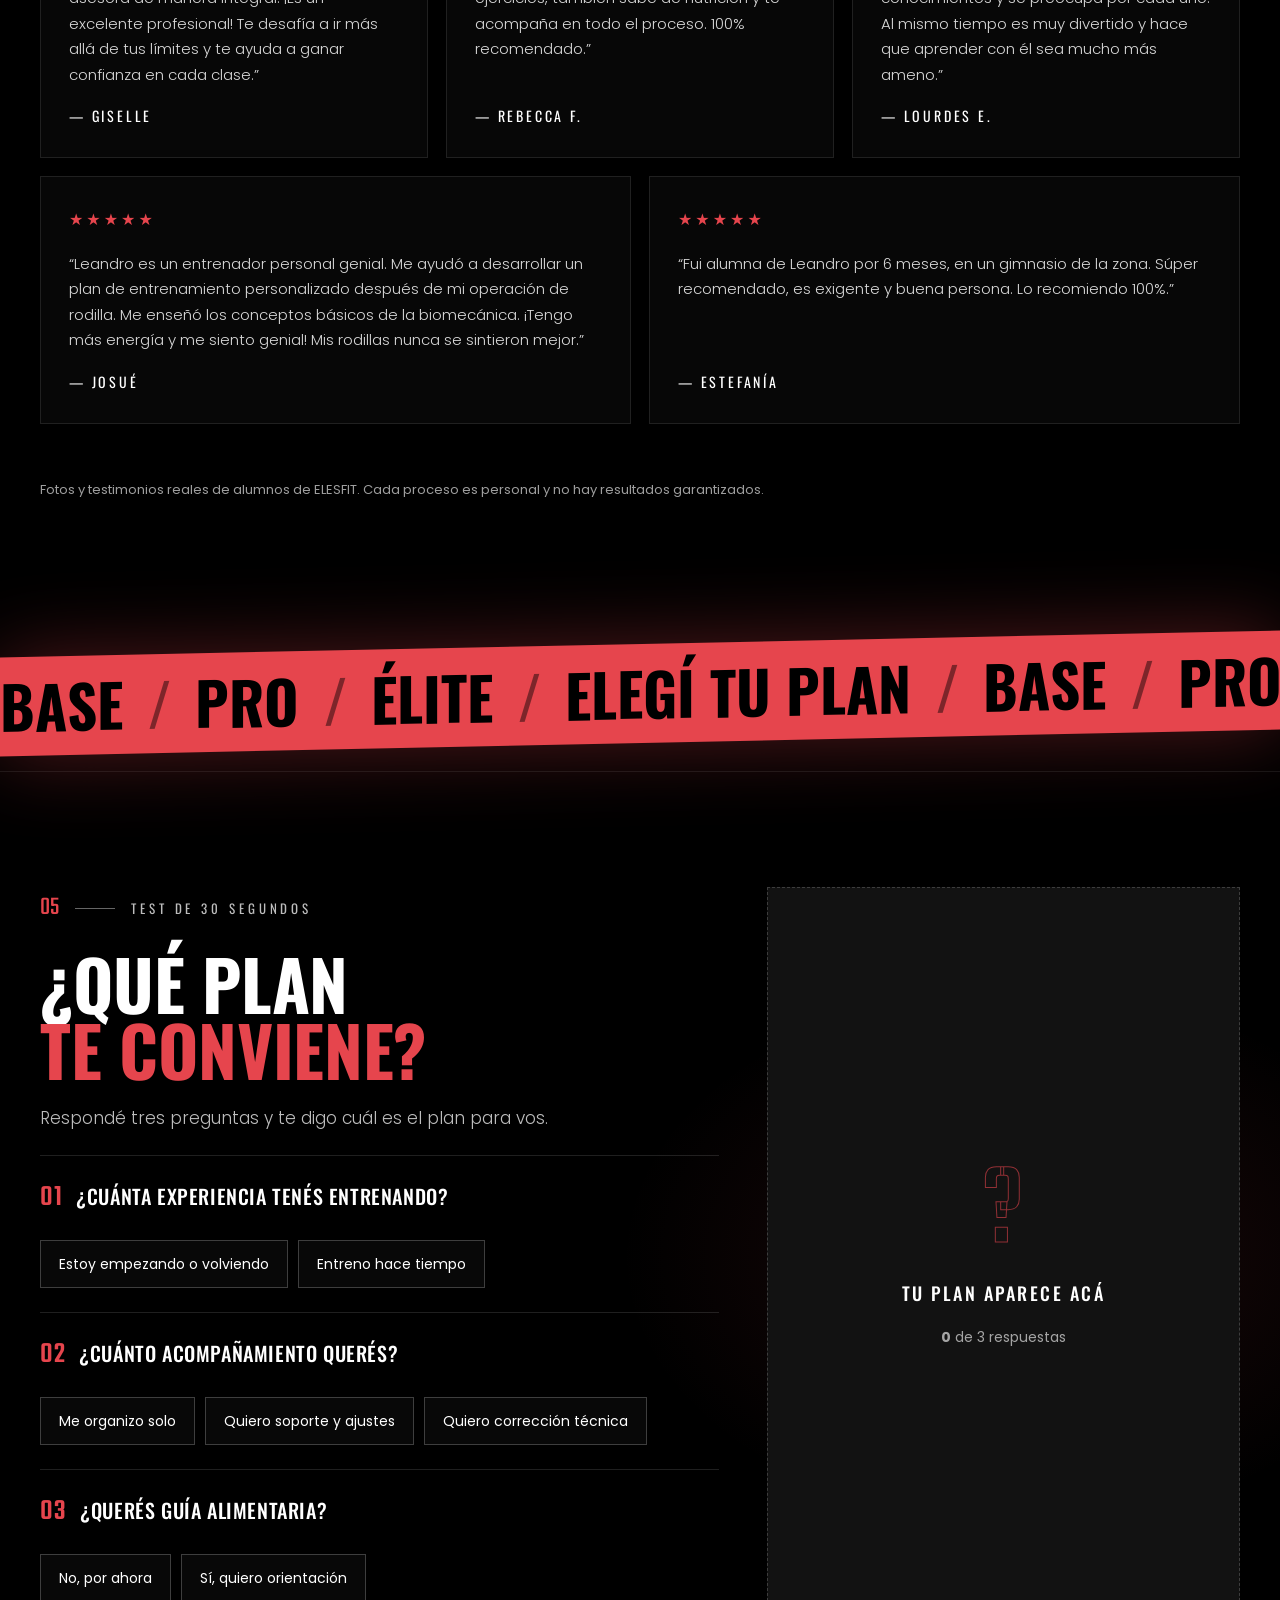
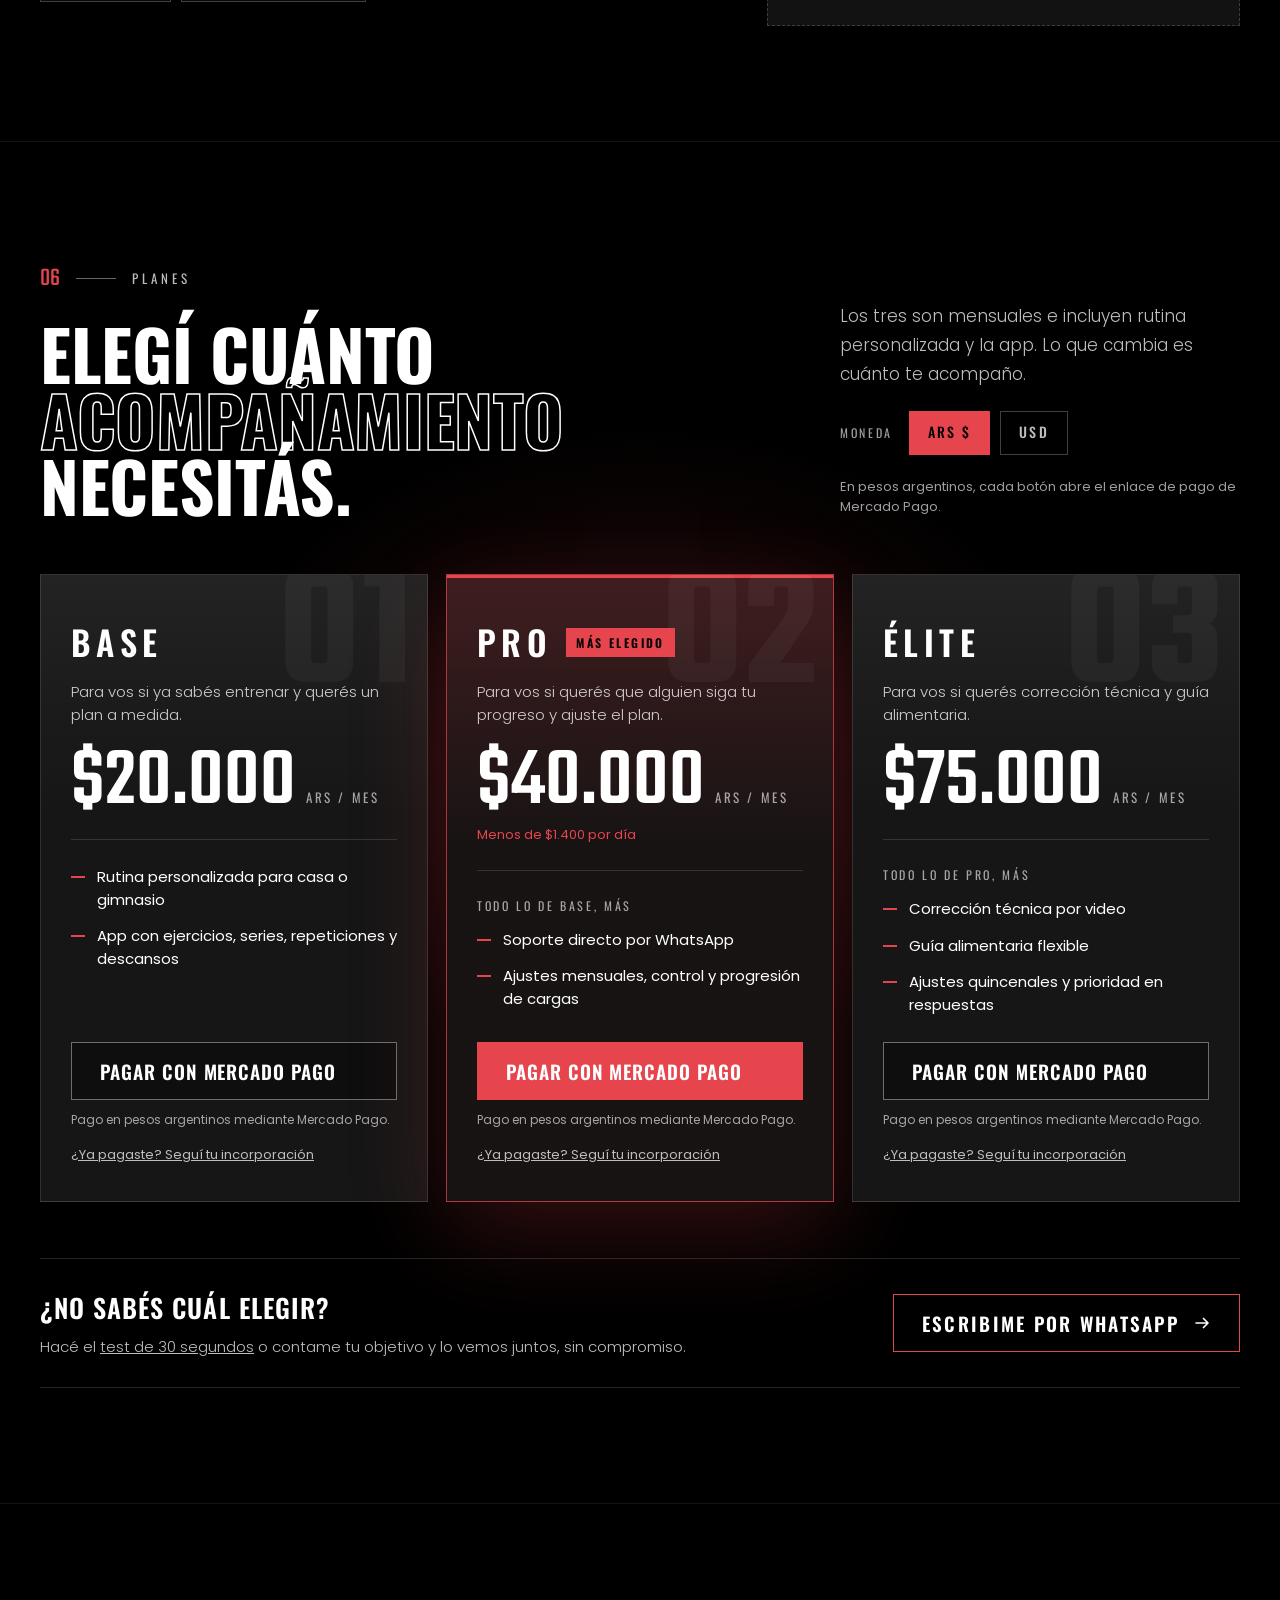
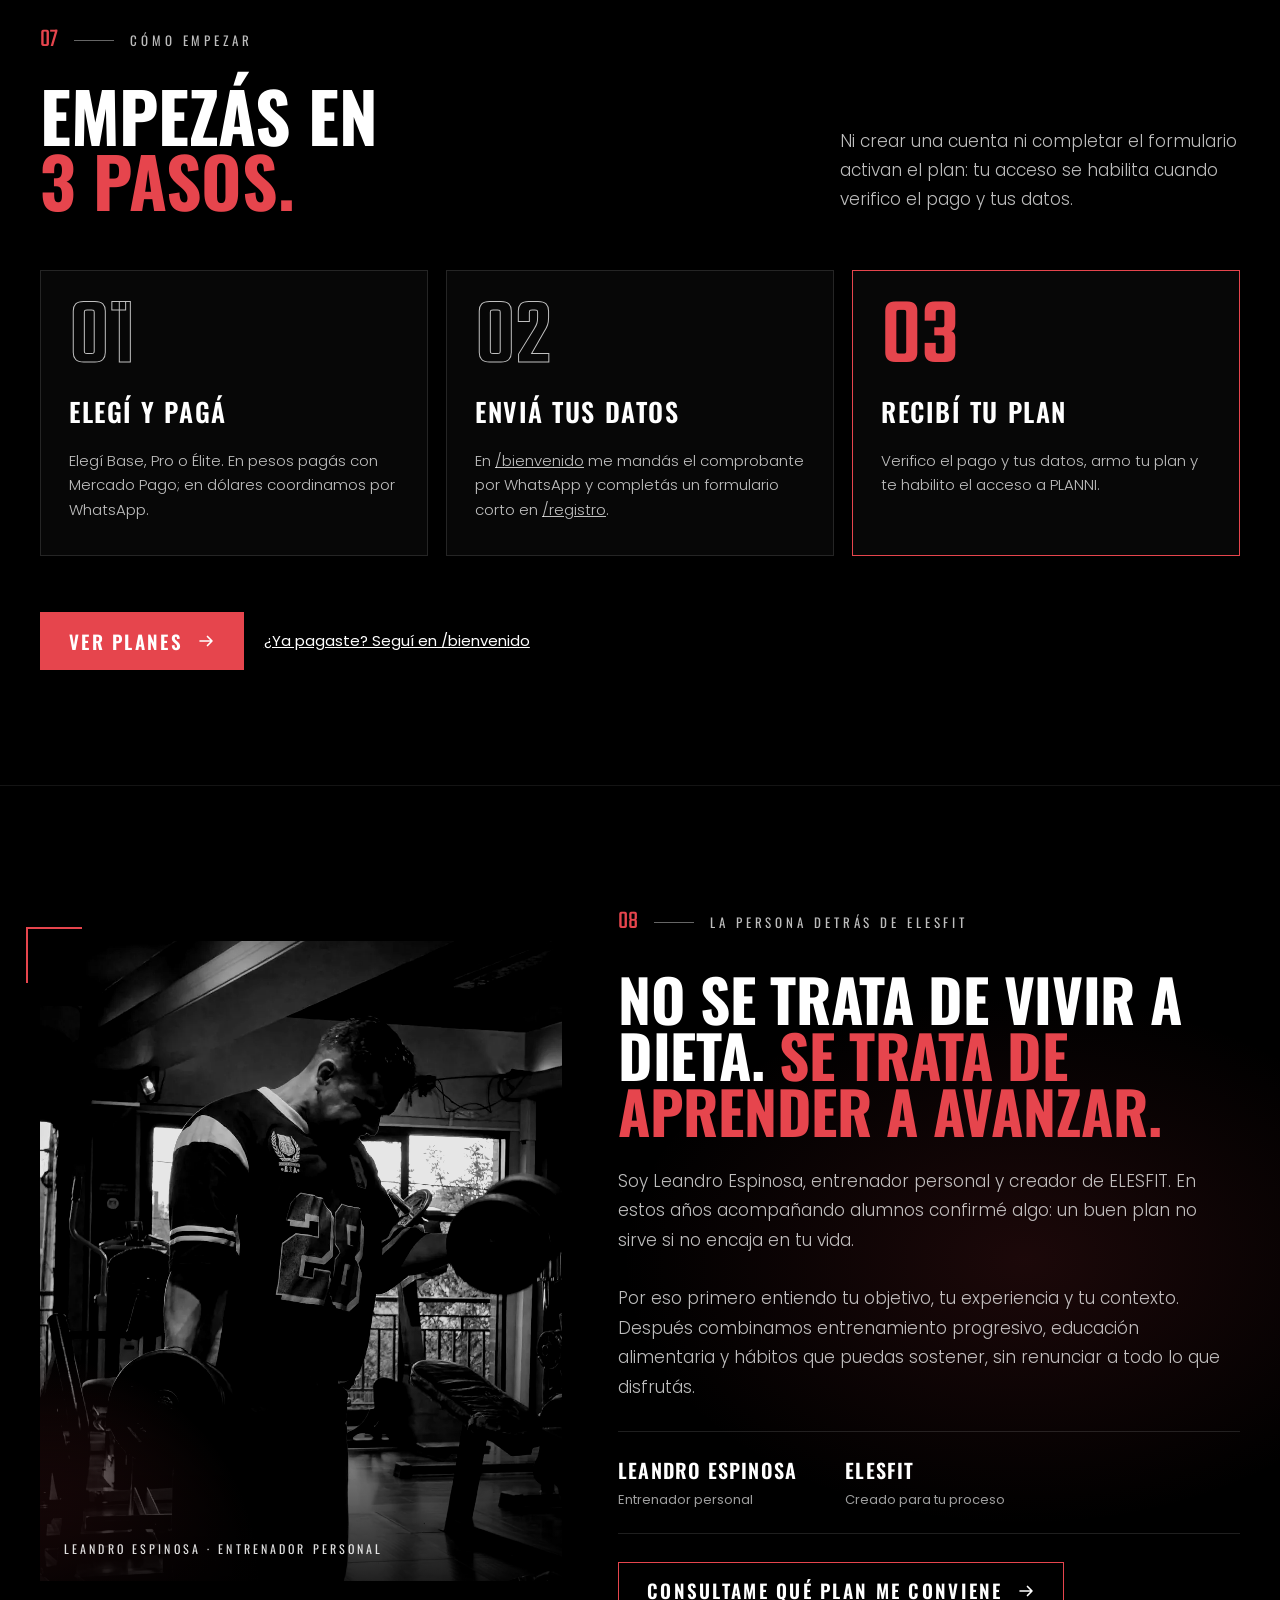
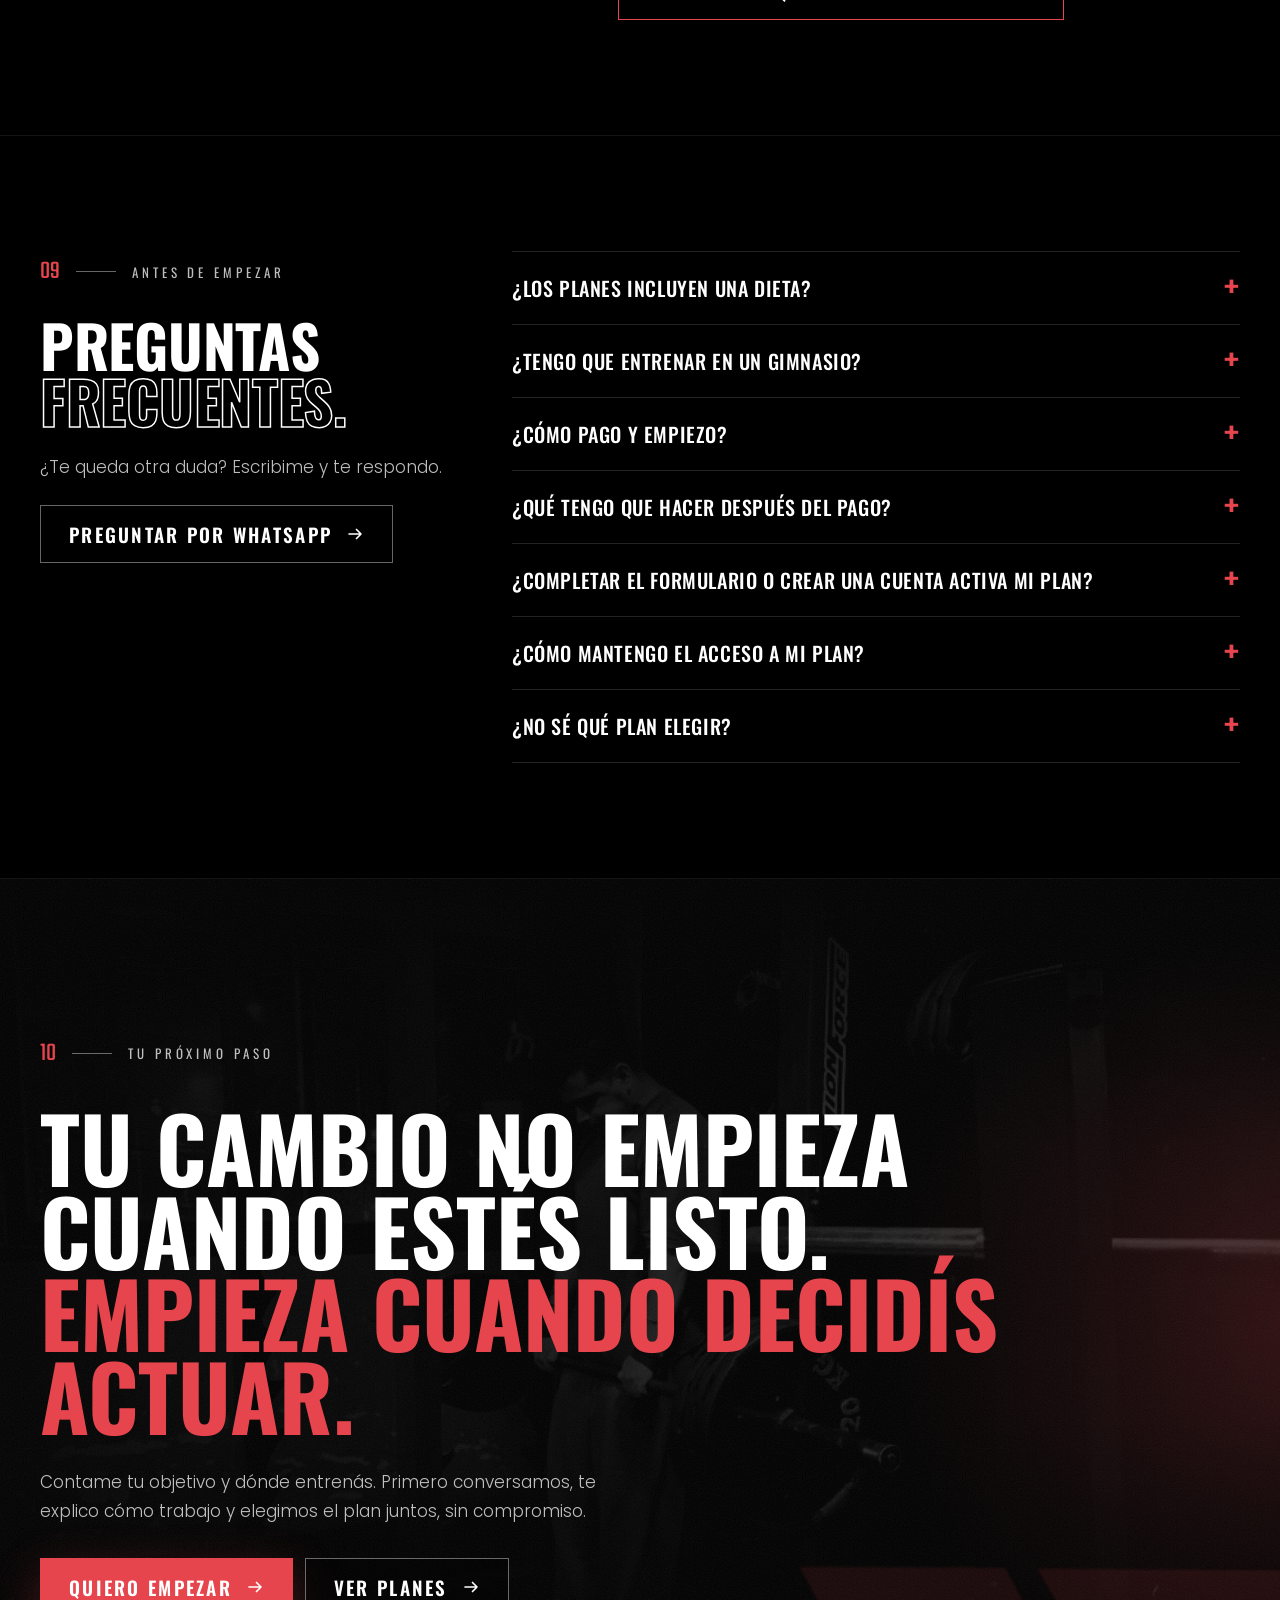
==== commit 57de3ad0: "Experiencia: +5 años Co-Authored-By: Claude Opus 5.5 <noreply@anthropic.com> Claude-Session: https:/" ====
--- a/index.html
+++ b/index.html
@@ -101,7 +101,7 @@
       <div class="hero-stats">
         <div class="hero-stats-line" aria-hidden="true"></div>
         <ul class="wrap stats-list">
-          <li><strong class="num">+6</strong><span>años<br>de experiencia</span></li>
+          <li><strong class="num">+5</strong><span>años<br>de experiencia</span></li>
           <li><strong class="num">1<em>:</em>1</strong><span>plan hecho<br>para vos</span></li>
           <li><strong class="stars" role="img" aria-label="5 de 5 estrellas">★★★★★</strong><span>reseñas de<br>alumnos reales</span></li>
           <li><strong class="num">App</strong><span>tu plan<br>en PLANNI</span></li>
--- a/styles.css
+++ b/styles.css
@@ -1,6 +1,7 @@
 /* ==========================================================================
    ELESFIT · Estilos de la home
-   Paleta: rojo #E6454D, negro, grafitos y blanco.
+   Paleta oficial (A): negro #000000, carbón #121212, gris #8C8C8C, blanco #FFFFFF,
+   rojo profundo #A13036 y rojo #E6454D. Proporción 60-30-10 (negro/carbón, blanco/gris, rojo).
    Tipografías: Oswald (títulos), Teko (números), Poppins (textos e interfaz).
    ========================================================================== */
 
@@ -14,6 +15,9 @@
   --graphite-2: #070707;
   --graphite-3: #0b0b0b;
   --white: #FFFFFF;
+  --carbon: #121212;
+  --gris: #8C8C8C;
+  --red-deep: #A13036;
   --muted: rgba(255, 255, 255, 0.74);
   --soft: rgba(255, 255, 255, 0.62);
   --line: rgba(255, 255, 255, 0.12);
@@ -54,7 +58,7 @@
 .button svg { width: 18px; height: 18px; flex-shrink: 0; fill: none; stroke: currentColor; stroke-width: 2.2; stroke-linecap: round; stroke-linejoin: round; transition: transform 0.3s var(--ease); }
 .button:hover svg { transform: translateX(4px); }
 .button-primary { background: var(--red); color: var(--white); }
-.button-primary:hover { background: #ef5a62; }
+.button-primary:hover { background: var(--red-deep); }
 .button-glow { box-shadow: 0 18px 50px rgba(230, 69, 77, 0.32); }
 .button-glow:hover { box-shadow: 0 22px 60px rgba(230, 69, 77, 0.45); }
 .button-ghost { border-color: var(--line-strong); color: var(--white); background: rgba(0, 0, 0, 0.35); }
@@ -62,7 +66,7 @@
 .button-outline-red { border-color: var(--red); color: var(--white); }
 .button-outline-red:hover { background: var(--red-a10); }
 .button-black { background: var(--black); color: var(--white); box-shadow: 0 20px 50px rgba(0, 0, 0, 0.35); }
-.button-black:hover { background: #151515; }
+.button-black:hover { background: var(--carbon); }
 .button-sm { min-height: 44px; padding: 0 14px; letter-spacing: 0.06em; box-shadow: 0 0 30px rgba(230, 69, 77, 0.45); }
 .button-block { width: 100%; justify-content: space-between; }
 .button-row { display: flex; flex-wrap: wrap; align-items: center; gap: 12px; }
@@ -164,7 +168,7 @@
 .phone-screen::before { content: ''; position: absolute; z-index: 3; top: 1.8%; left: 50%; transform: translateX(-50%); width: 30%; height: 3.3%; border-radius: 99px; background: var(--black); }
 .phone-screen::after { content: ''; position: absolute; z-index: 4; inset: 0; pointer-events: none; background: linear-gradient(118deg, rgba(255, 255, 255, 0.13) 0%, rgba(255, 255, 255, 0.03) 26%, transparent 40%); }
 .screen { position: absolute; left: 0; top: 5.5%; width: 100%; height: 94.5%; object-fit: cover; object-position: 50% 0%; }
-.screen-pending { top: 0; height: 100%; display: flex; flex-direction: column; align-items: center; justify-content: center; gap: 12px; padding: 24px; text-align: center; background: radial-gradient(ellipse 80% 50% at 50% 40%, rgba(230, 69, 77, 0.22), transparent 70%), #0a0a0a; }
+.screen-pending { top: 0; height: 100%; display: flex; flex-direction: column; align-items: center; justify-content: center; gap: 12px; padding: 24px; text-align: center; background: radial-gradient(ellipse 80% 50% at 50% 40%, rgba(230, 69, 77, 0.22), transparent 70%), var(--carbon); }
 .screen-pending strong { font-family: var(--f-title); font-weight: 500; font-size: 13px; letter-spacing: 0.22em; text-transform: uppercase; }
 .screen-pending span:last-child { font-size: 11px; color: var(--soft); }
 .pending-box { width: 46px; height: 46px; border: 1.5px dashed var(--red); border-radius: 12px; }
@@ -205,8 +209,8 @@
 .app-stage { display: none; }
 
 /* ---------- 03 Objetivos ---------- */
-.goal-card { position: relative; overflow: hidden; display: flex; flex-direction: column; justify-content: space-between; gap: 40px; min-height: 300px; padding: 30px 28px; color: var(--white); text-decoration: none; background: linear-gradient(160deg, rgba(255, 255, 255, 0.06), transparent 50%), #080808; border: 1px solid var(--line); transition: border-color 0.4s, transform 0.5s var(--ease), background 0.4s; }
-.goal-card:hover { border-color: var(--red); transform: translateY(-4px); background: linear-gradient(160deg, rgba(230, 69, 77, 0.16), transparent 60%), #080808; }
+.goal-card { position: relative; overflow: hidden; display: flex; flex-direction: column; justify-content: space-between; gap: 40px; min-height: 300px; padding: 30px 28px; color: var(--white); text-decoration: none; background: linear-gradient(160deg, rgba(255, 255, 255, 0.06), transparent 50%), var(--carbon); border: 1px solid var(--line); transition: border-color 0.4s, transform 0.5s var(--ease), background 0.4s; }
+.goal-card:hover { border-color: var(--red); transform: translateY(-4px); background: linear-gradient(160deg, rgba(230, 69, 77, 0.16), transparent 60%), var(--carbon); }
 .goal-bg-num { position: absolute; right: -10px; bottom: -40px; font-family: var(--f-num); font-weight: 600; font-size: 200px; line-height: 1; color: transparent; -webkit-text-stroke: 1px rgba(230, 69, 77, 0.22); transition: -webkit-text-stroke-color 0.4s; }
 .goal-card:hover .goal-bg-num { -webkit-text-stroke-color: rgba(230, 69, 77, 0.5); }
 .goal-tag { font-family: var(--f-title); font-size: 12px; letter-spacing: 0.28em; text-transform: uppercase; color: var(--red); }
@@ -270,11 +274,11 @@
 .q-options button[aria-pressed="true"] { background: var(--red); border-color: var(--red); color: var(--black); }
 .test-side { flex: 2 1 340px; min-width: 0; display: flex; }
 .test-empty, .test-result { flex: 1 1 auto; min-height: 420px; display: flex; flex-direction: column; }
-.test-empty { justify-content: center; align-items: center; gap: 18px; padding: 40px; text-align: center; border: 1px dashed rgba(255, 255, 255, 0.18); background: #050505; }
+.test-empty { justify-content: center; align-items: center; gap: 18px; padding: 40px; text-align: center; border: 1px dashed rgba(255, 255, 255, 0.18); background: var(--carbon); }
 .test-q-mark { font-family: var(--f-num); font-size: 120px; line-height: 0.8; color: transparent; -webkit-text-stroke: 1px rgba(230, 69, 77, 0.6); }
 .test-empty strong { font-family: var(--f-title); font-weight: 500; font-size: 18px; letter-spacing: 0.14em; text-transform: uppercase; }
 .test-empty > span:last-child { font-size: 14px; color: var(--soft); }
-.test-result { position: relative; overflow: hidden; justify-content: space-between; gap: 26px; padding: 36px 32px; background: linear-gradient(180deg, rgba(230, 69, 77, 0.28) 0%, rgba(230, 69, 77, 0.04) 55%), #0a0a0a; border: 1px solid rgba(230, 69, 77, 0.75); box-shadow: 0 30px 90px rgba(230, 69, 77, 0.25); animation: pop 0.6s var(--ease); }
+.test-result { position: relative; overflow: hidden; justify-content: space-between; gap: 26px; padding: 36px 32px; background: linear-gradient(180deg, rgba(230, 69, 77, 0.28) 0%, rgba(230, 69, 77, 0.04) 55%), var(--carbon); border: 1px solid rgba(230, 69, 77, 0.75); box-shadow: 0 30px 90px rgba(230, 69, 77, 0.25); animation: pop 0.6s var(--ease); }
 .test-result[hidden], .test-empty[hidden] { display: none; }
 .test-result::before { content: ''; position: absolute; top: 0; left: 0; right: 0; height: 3px; background: var(--red); }
 .result-label { font-family: var(--f-title); font-size: 12px; letter-spacing: 0.28em; text-transform: uppercase; color: rgba(255, 255, 255, 0.78); }
@@ -292,9 +296,9 @@
 .currency button[aria-pressed="true"] { background: var(--red); border-color: var(--red); color: var(--black); }
 .currency-note { font-size: 13px; color: var(--soft); }
 .plans { display: grid; gap: 18px; grid-template-columns: 1fr; align-items: stretch; }
-.plan-card { position: relative; overflow: hidden; display: flex; flex-direction: column; gap: 26px; padding: 40px 30px 30px; background: linear-gradient(180deg, rgba(255, 255, 255, 0.07) 0%, rgba(255, 255, 255, 0.015) 38%), #080808; border: 1px solid var(--line); transition: transform 0.5s var(--ease), border-color 0.4s; }
+.plan-card { position: relative; overflow: hidden; display: flex; flex-direction: column; gap: 26px; padding: 40px 30px 30px; background: linear-gradient(180deg, rgba(255, 255, 255, 0.07) 0%, rgba(255, 255, 255, 0.015) 38%), var(--carbon); border: 1px solid var(--line); transition: transform 0.5s var(--ease), border-color 0.4s; }
 .plan-card:hover { transform: translateY(-6px); border-color: rgba(255, 255, 255, 0.3); }
-.plan-card.is-featured { background: linear-gradient(180deg, rgba(230, 69, 77, 0.22) 0%, rgba(230, 69, 77, 0.03) 42%), #0a0a0a; border-color: rgba(230, 69, 77, 0.7); box-shadow: 0 30px 90px rgba(230, 69, 77, 0.22), inset 0 1px 0 rgba(255, 255, 255, 0.12); }
+.plan-card.is-featured { background: linear-gradient(180deg, rgba(230, 69, 77, 0.22) 0%, rgba(230, 69, 77, 0.03) 42%), var(--carbon); border-color: rgba(230, 69, 77, 0.7); box-shadow: 0 30px 90px rgba(230, 69, 77, 0.22), inset 0 1px 0 rgba(255, 255, 255, 0.12); }
 .plan-card.is-featured:hover { border-color: var(--red); }
 .plan-bar { position: absolute; top: 0; left: 0; right: 0; height: 3px; background: var(--red); }
 .plan-bg-num { position: absolute; top: -26px; right: 14px; font-family: var(--f-num); font-weight: 600; font-size: 180px; line-height: 1; color: rgba(255, 255, 255, 0.045); pointer-events: none; }
@@ -358,7 +362,7 @@
 /* ---------- 10 Cierre ---------- */
 .final-cta { position: relative; isolation: isolate; overflow: hidden; border-top: 1px solid rgba(255, 255, 255, 0.08); }
 .final-bg { position: absolute; inset: 0; z-index: -4; width: 100%; height: 100%; object-fit: cover; object-position: 60% 40%; opacity: 0.55; filter: grayscale(1) contrast(1.2) brightness(0.9); }
-.final-shade { position: absolute; inset: 0; z-index: -3; background: linear-gradient(90deg, rgba(0, 0, 0, 0.95) 0%, rgba(0, 0, 0, 0.75) 50%, rgba(0, 0, 0, 0.5) 100%), linear-gradient(0deg, #000 0%, transparent 40%), linear-gradient(180deg, #000 0%, transparent 30%), radial-gradient(ellipse 45% 70% at 100% 50%, rgba(230, 69, 77, 0.35), transparent 70%); }
+.final-shade { position: absolute; inset: 0; z-index: -3; background: linear-gradient(90deg, rgba(0, 0, 0, 0.95) 0%, rgba(0, 0, 0, 0.75) 50%, rgba(0, 0, 0, 0.5) 100%), linear-gradient(0deg, #000 0%, transparent 40%), linear-gradient(180deg, #000 0%, transparent 30%), radial-gradient(ellipse 45% 70% at 100% 50%, rgba(161, 48, 54, 0.55), transparent 70%); }
 .final-logo { position: absolute; z-index: -2; right: -4vw; bottom: -6%; width: clamp(280px, 42vw, 620px); height: auto; opacity: 0.1; }
 .final-inner { display: flex; flex-direction: column; gap: 32px; padding-top: clamp(100px, 12vw, 170px); padding-bottom: clamp(100px, 12vw, 170px); }
 .final-title { max-width: 980px; font-family: var(--f-title); font-weight: 700; text-transform: uppercase; line-height: 0.92; font-size: clamp(42px, 7vw, 108px); }
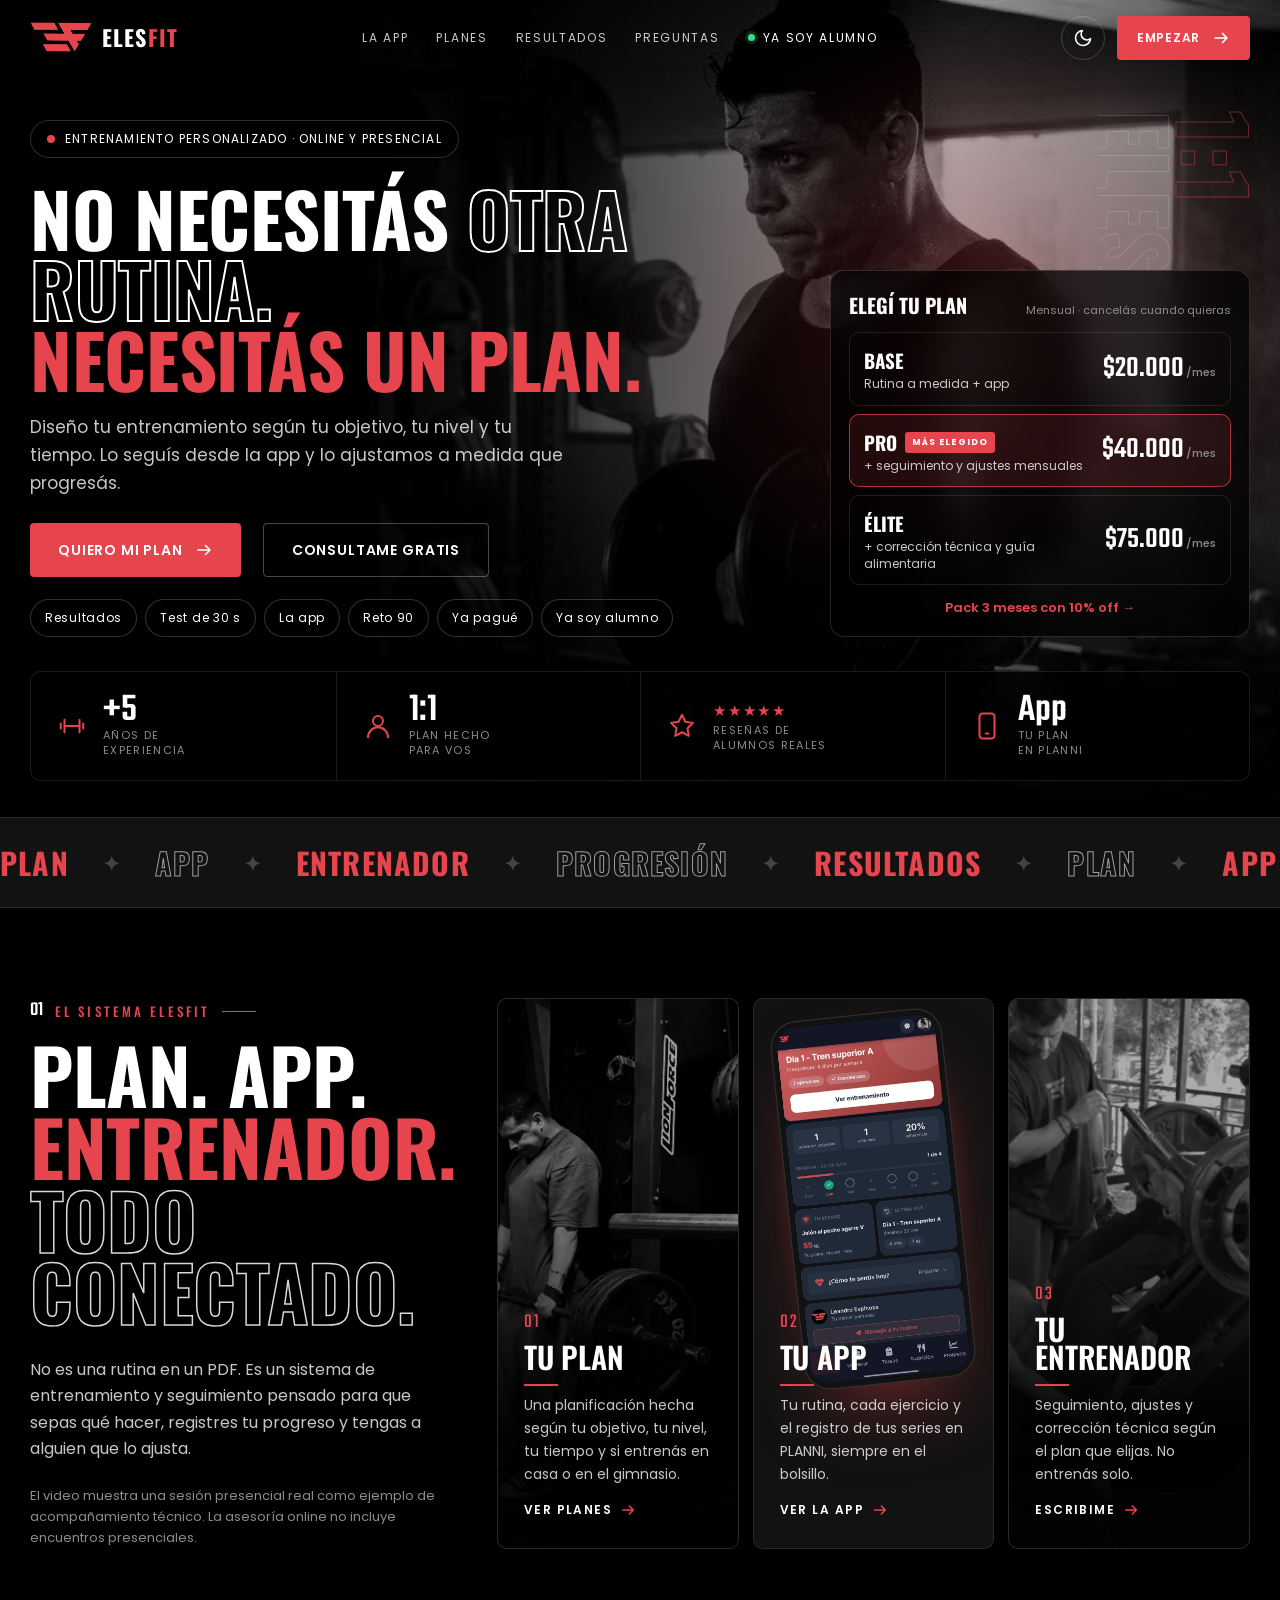
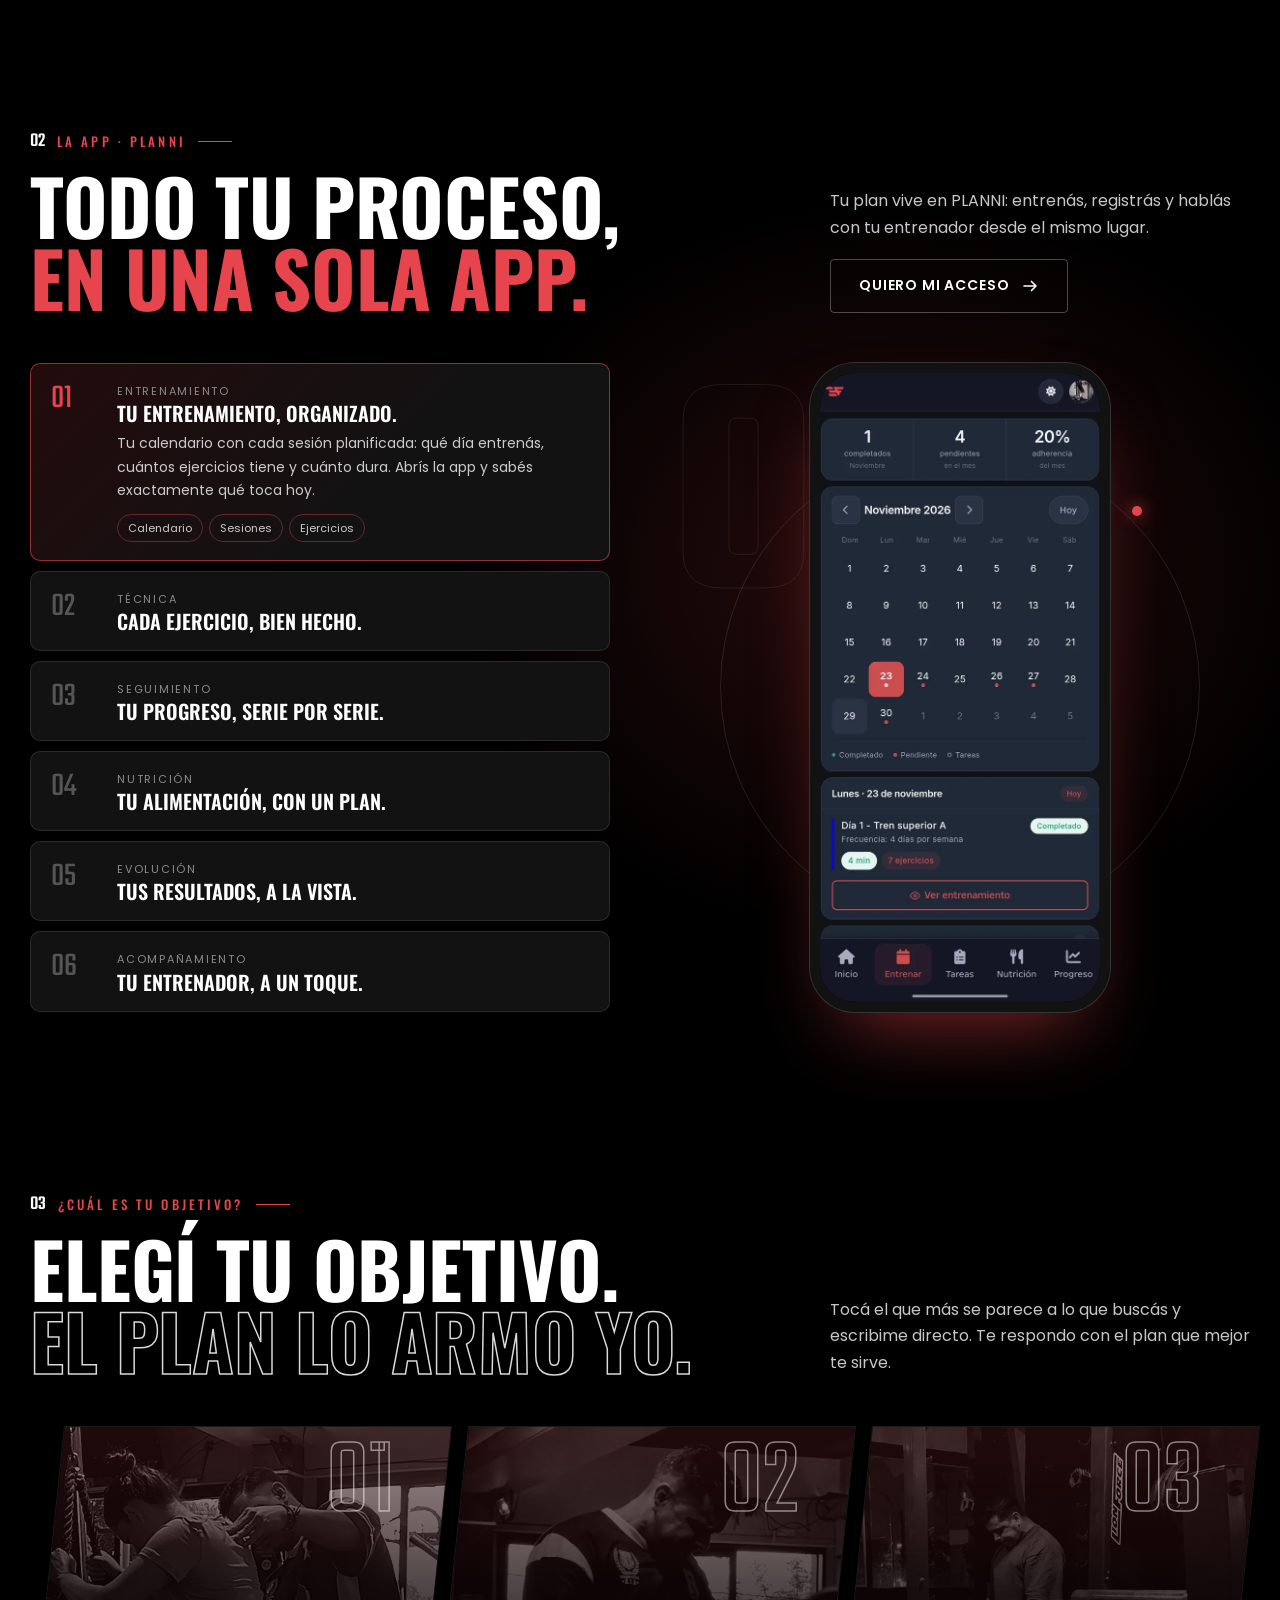
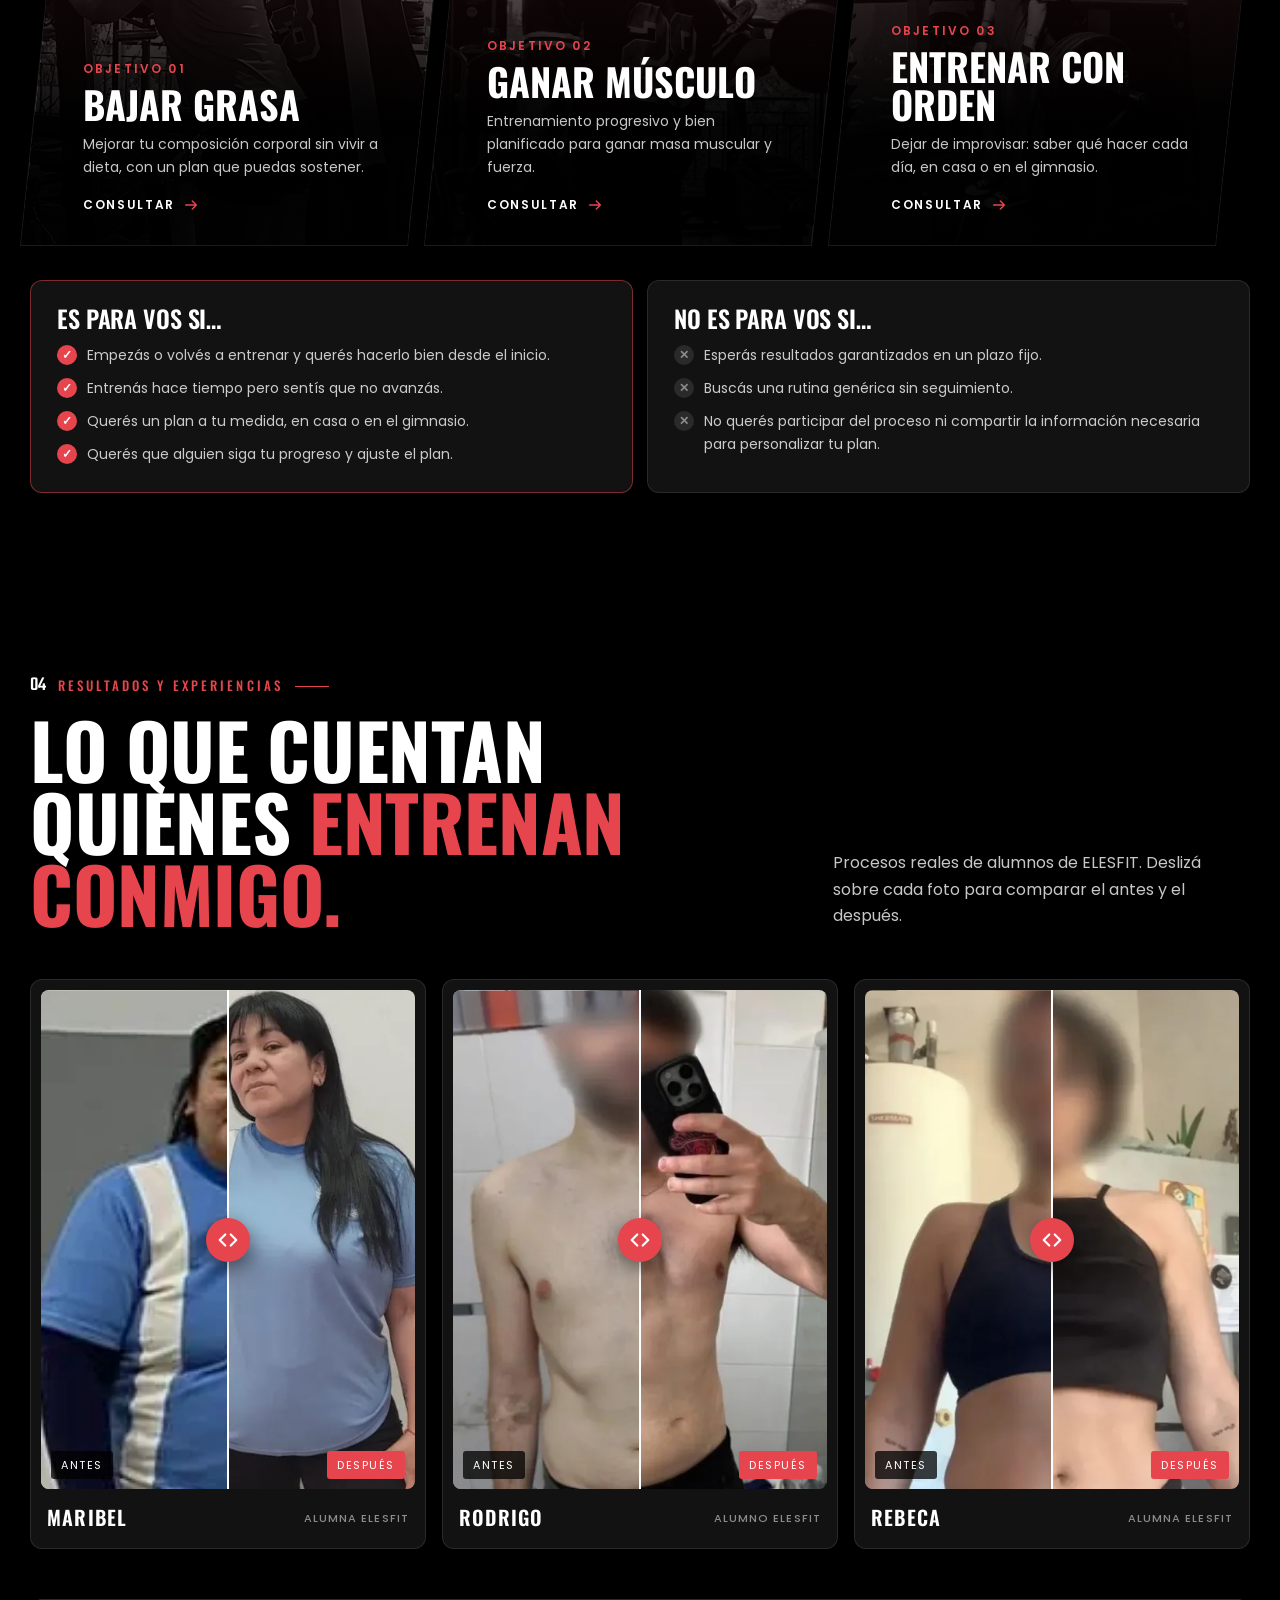
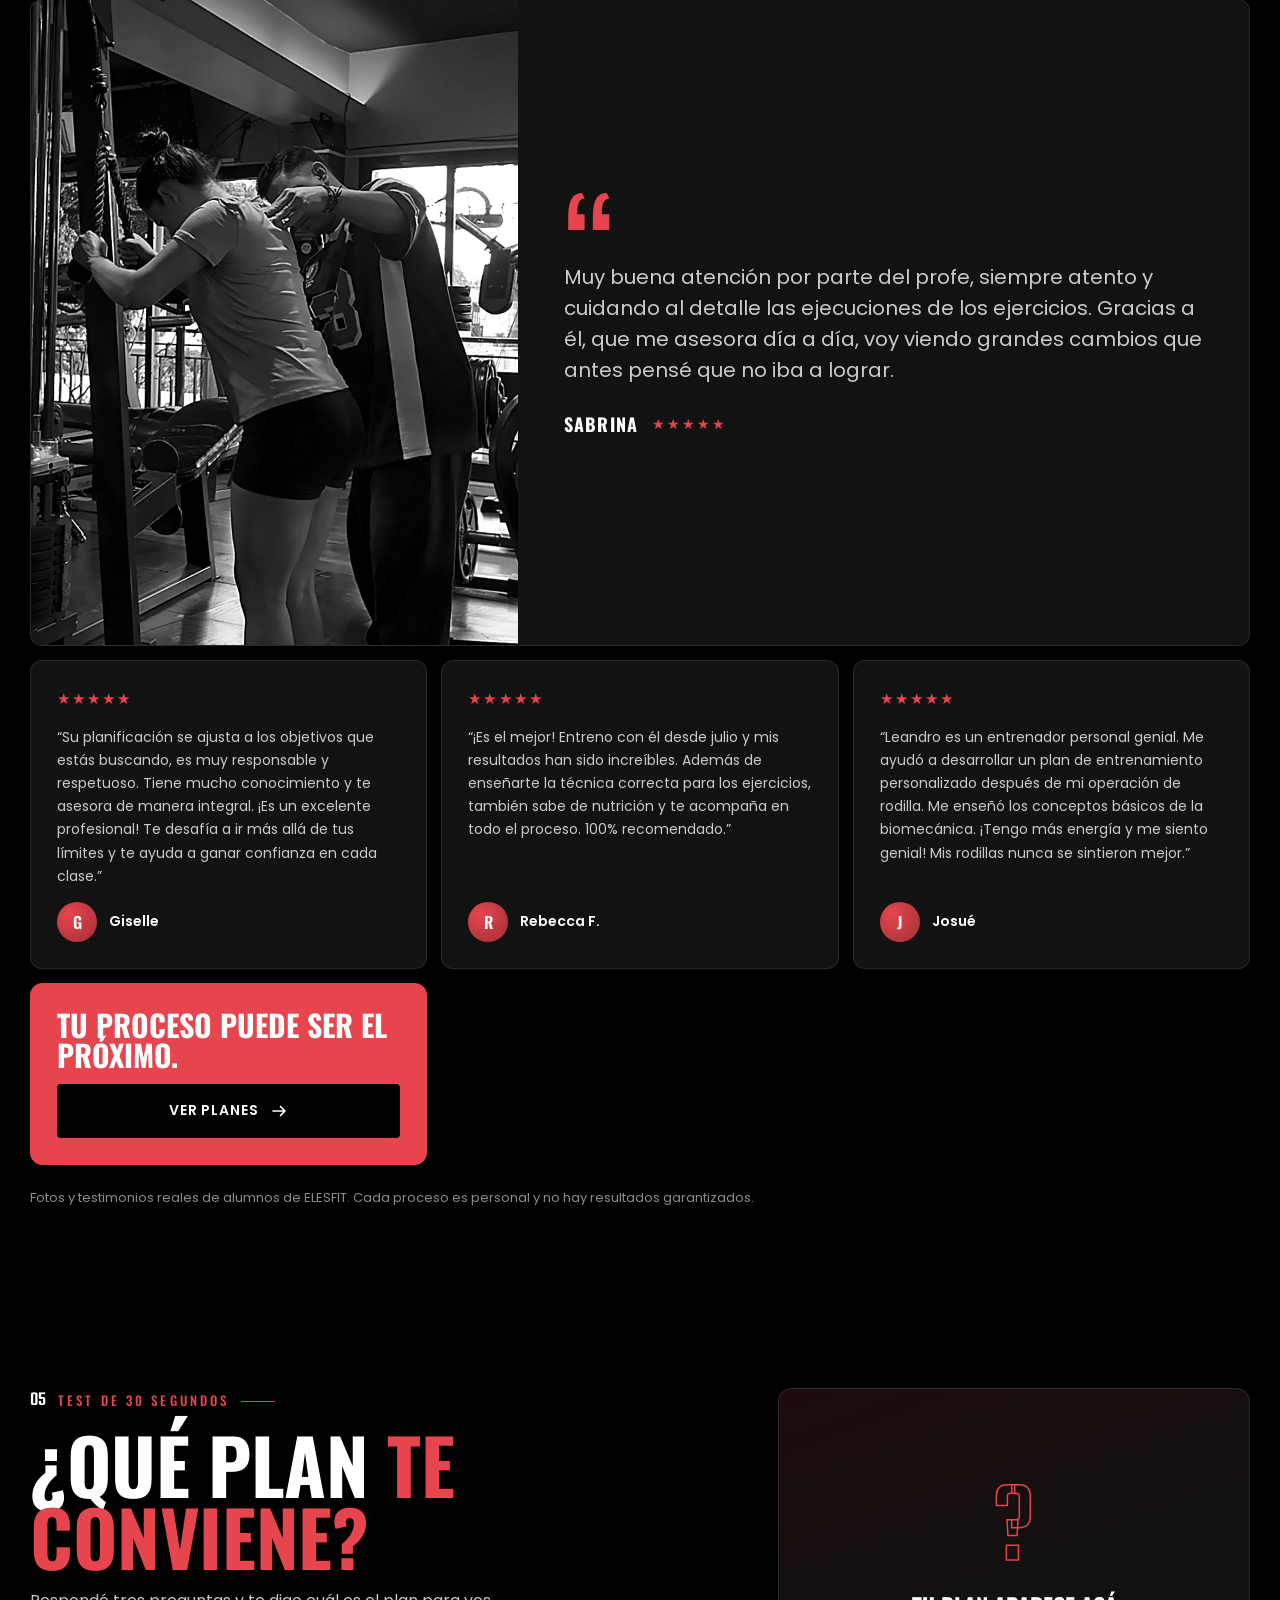
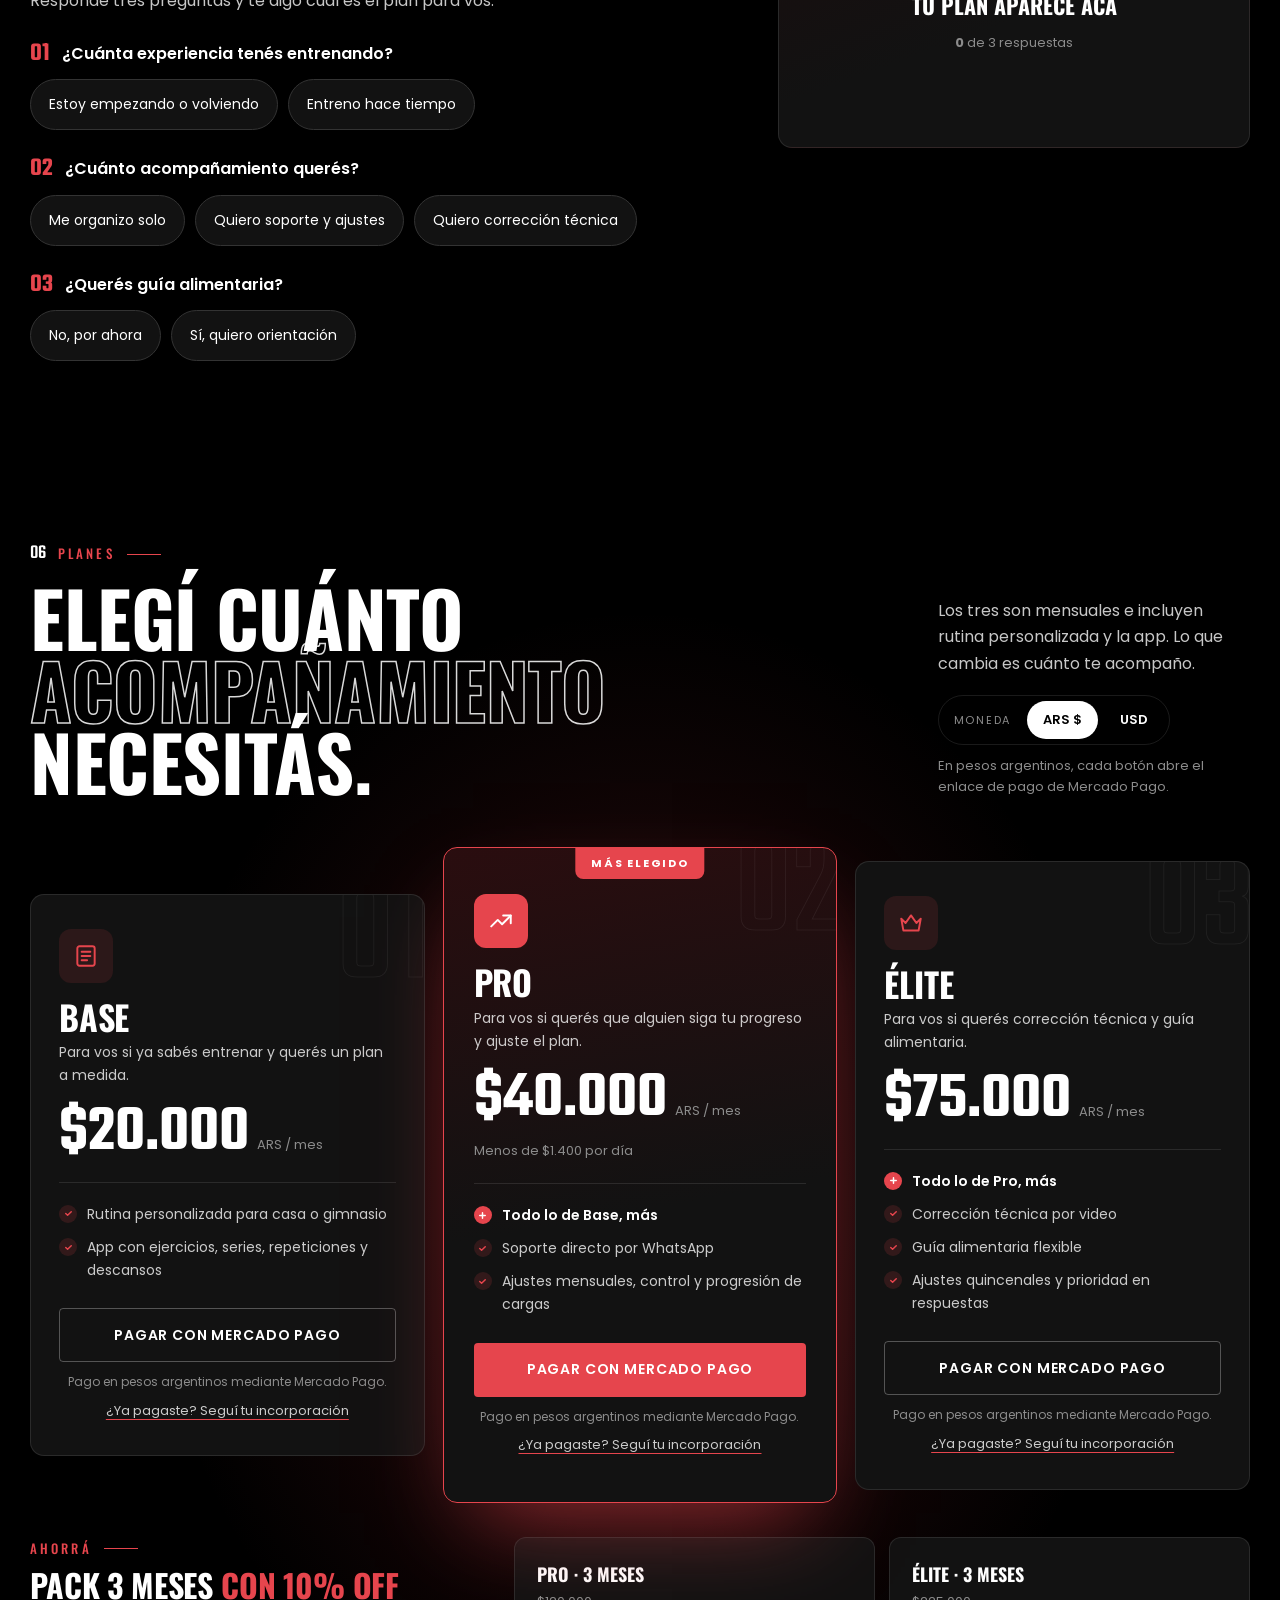
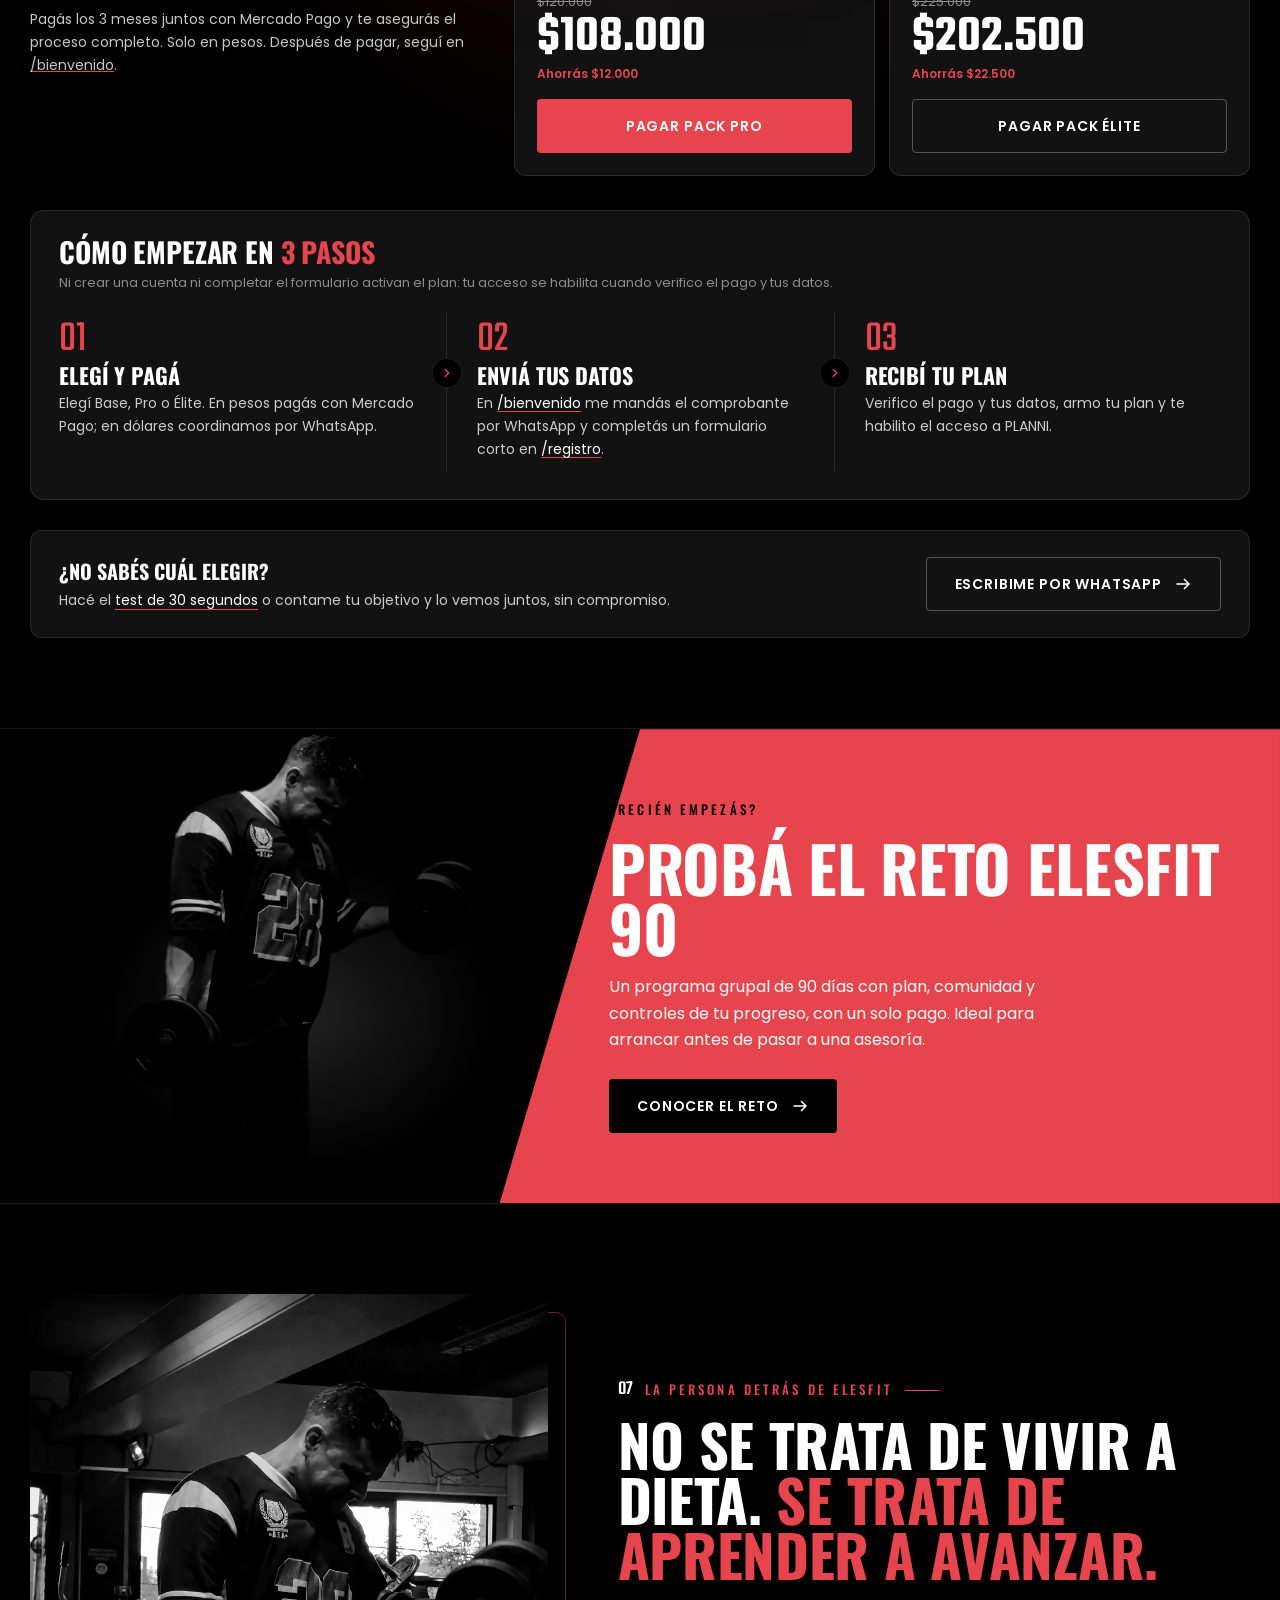
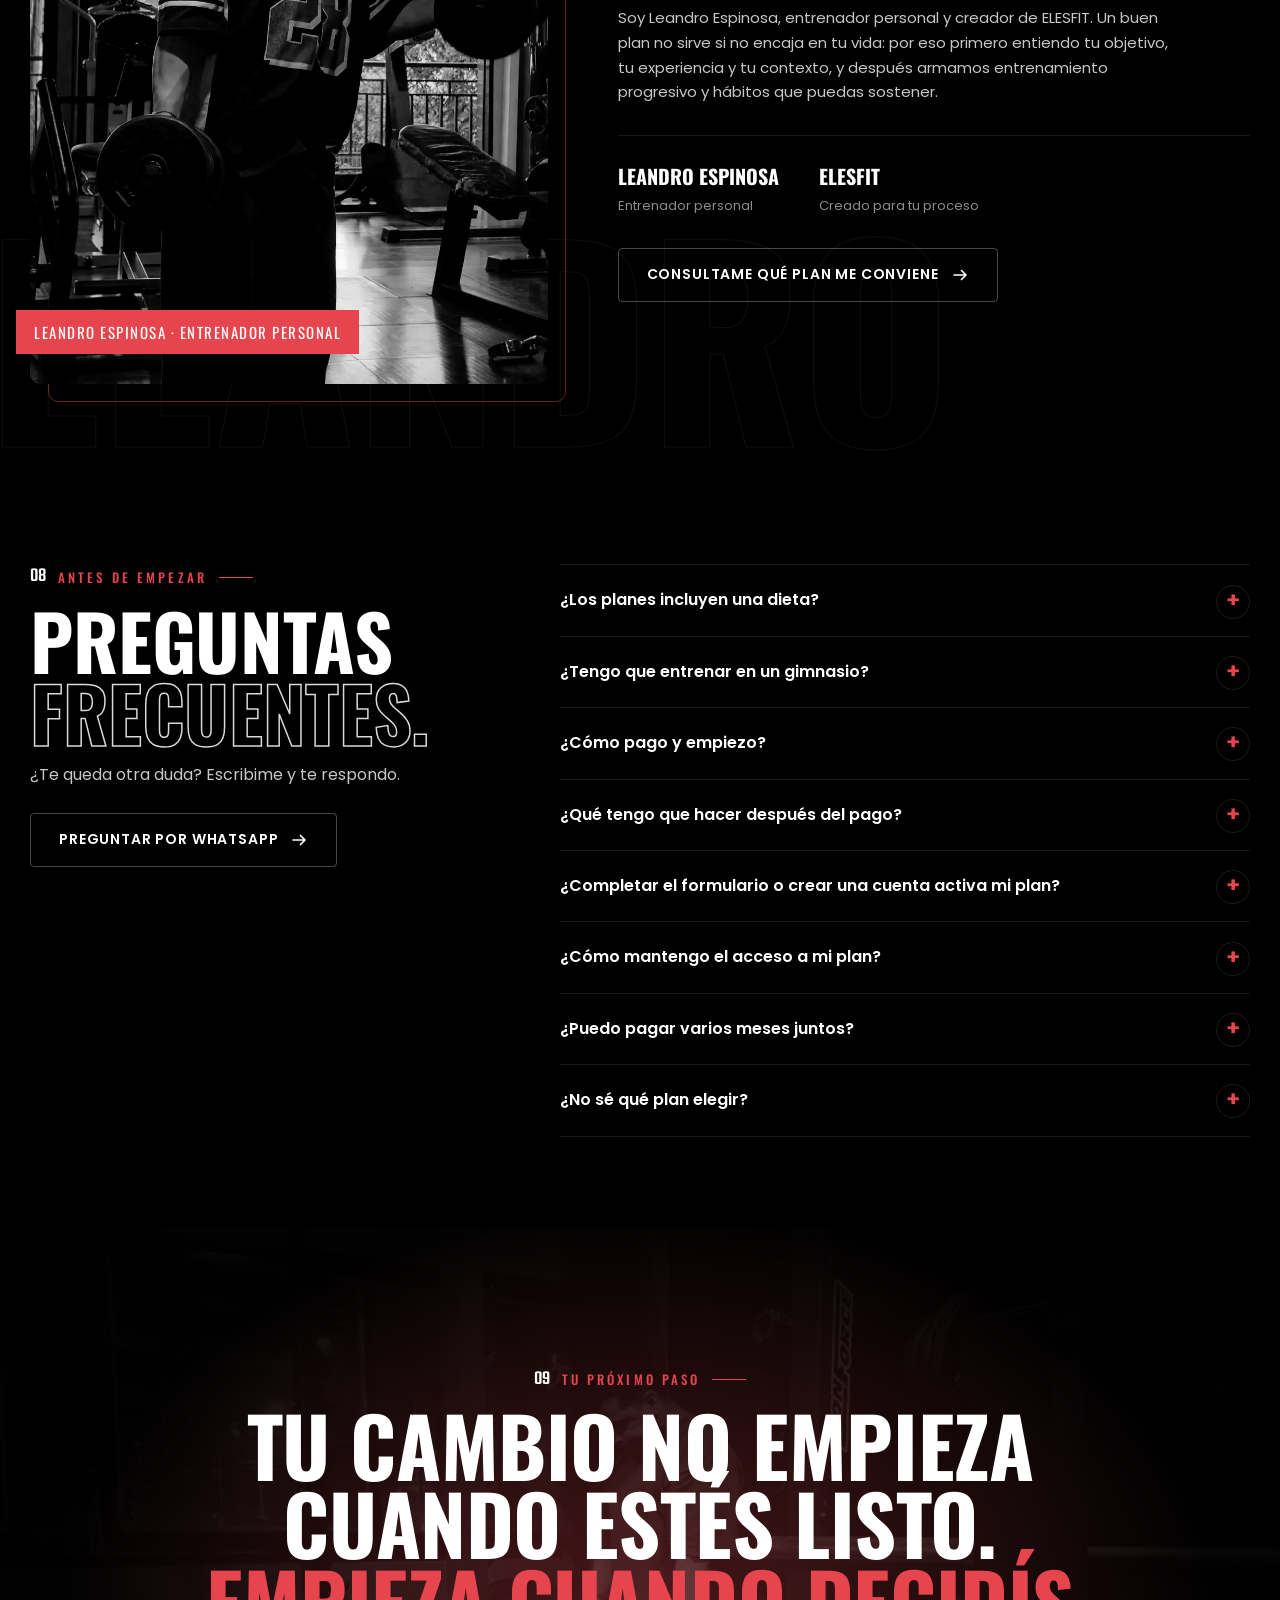
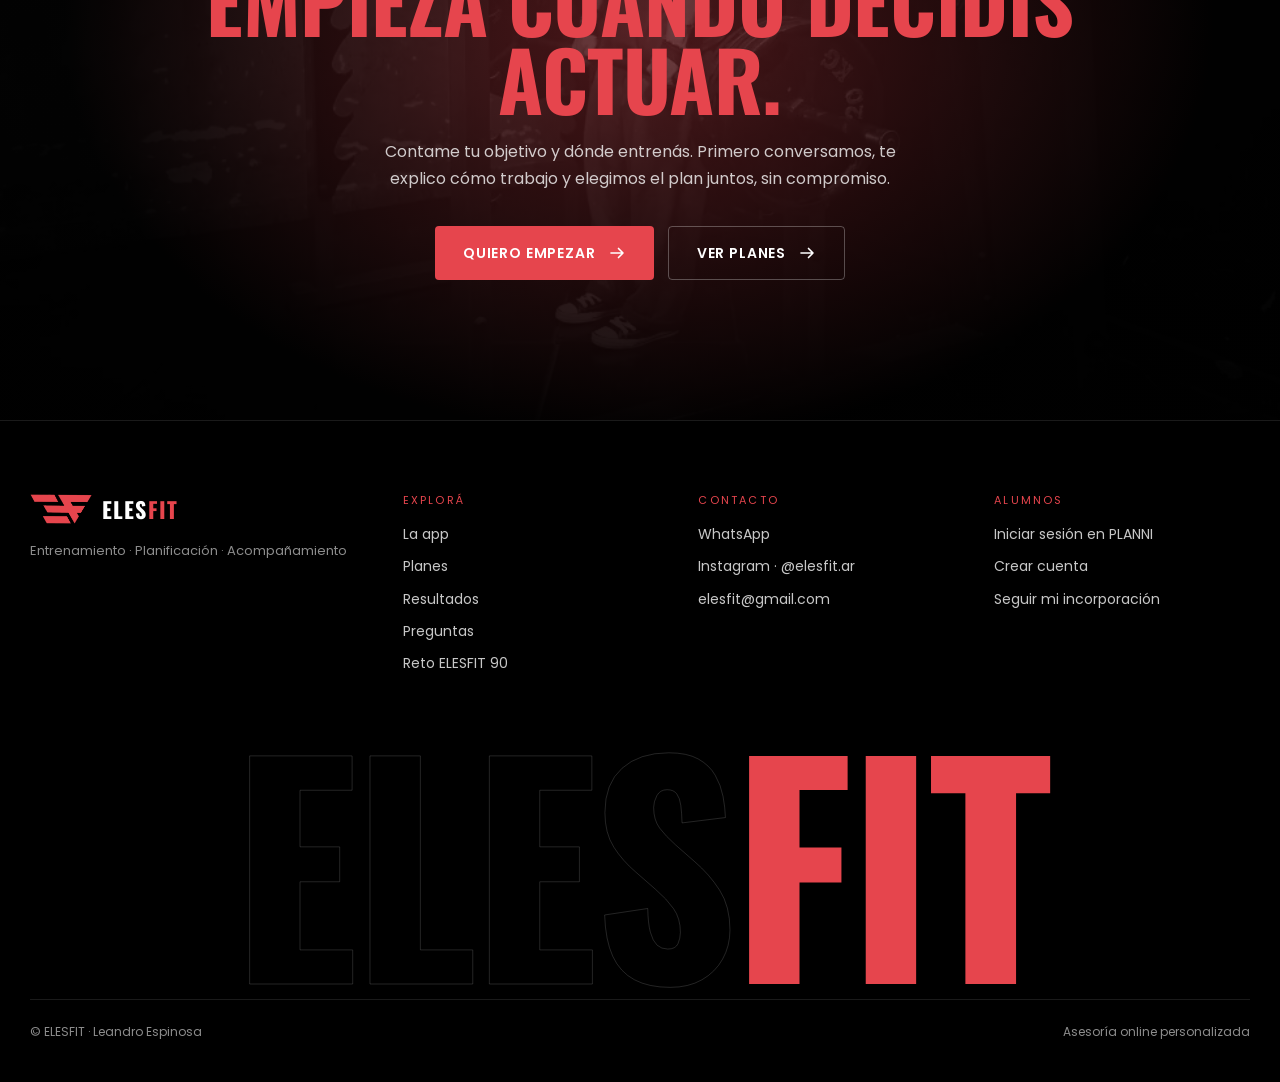
==== commit e6d5e3d6: "Publica la nueva web de ELESFIT en la página principal La versión anterior queda en el historial de " ====
--- a/index.html
+++ b/index.html
@@ -1,589 +1,923 @@
 <!doctype html>
 <html lang="es-AR">
 <head>
-  <meta charset="utf-8">
-  <meta name="viewport" content="width=device-width, initial-scale=1, viewport-fit=cover">
-  <meta name="theme-color" content="#000000">
-  <meta name="author" content="Leandro Espinosa">
-  <meta name="robots" content="index,follow">
-  <title>ELESFIT | Entrenamiento personalizado online</title>
-  <meta name="description" content="Entrenamiento personalizado, planificación estratégica y acompañamiento real para mejorar tu composición corporal con un plan sostenible y adaptado a vos.">
-  <meta name="keywords" content="ELESFIT, entrenamiento personalizado, asesoría online, planificación de entrenamiento, entrenador personal, coaching online">
-  <link rel="canonical" href="https://elesfit.com.ar/">
-  <link rel="icon" type="image/png" sizes="32x32" href="/assets/favicon-32.png">
-  <link rel="apple-touch-icon" href="/assets/apple-touch-icon.png">
-  <link rel="preconnect" href="https://fonts.googleapis.com">
-  <link rel="preconnect" href="https://fonts.gstatic.com" crossorigin>
-  <link rel="preload" as="image" href="assets/leandro-training.webp" type="image/webp" fetchpriority="high">
-  <link href="https://fonts.googleapis.com/css2?family=Oswald:wght@400;500;600;700&family=Poppins:wght@300;400;500;600&family=Teko:wght@400;500;600&display=swap" rel="stylesheet">
-  <link rel="stylesheet" href="styles.css">
-  <meta property="og:type" content="website">
-  <meta property="og:site_name" content="ELESFIT">
-  <meta property="og:title" content="ELESFIT | Entrenamiento personalizado online">
-  <meta property="og:description" content="Entrenamiento personalizado, planificación estratégica y acompañamiento real para mejorar tu composición corporal con un plan sostenible y adaptado a vos.">
-  <meta property="og:url" content="https://elesfit.com.ar/">
-  <meta property="og:image" content="https://elesfit.com.ar/assets/leandro-training.jpg">
-  <meta property="og:locale" content="es_AR">
-  <meta name="twitter:card" content="summary_large_image">
-  <meta name="twitter:title" content="ELESFIT | Entrenamiento personalizado online">
-  <meta name="twitter:description" content="Entrenamiento personalizado, planificación estratégica y acompañamiento real para mejorar tu composición corporal con un plan sostenible y adaptado a vos.">
-  <meta name="twitter:image" content="https://elesfit.com.ar/assets/leandro-training.jpg">
-  <script type="application/ld+json">{"@context":"https://schema.org","@type":"Person","@id":"https://elesfit.com.ar/#leandro-espinosa","name":"Leandro Espinosa","jobTitle":"Entrenador personal","url":"https://elesfit.com.ar/","image":"https://elesfit.com.ar/assets/leandro-portrait-editorial.jpg","worksFor":{"@type":"Organization","name":"ELESFIT","url":"https://elesfit.com.ar/","logo":"https://elesfit.com.ar/assets/icon-512.png"},"sameAs":["https://instagram.com/elesfit.ar"]}</script>
-  <script type="application/ld+json">{"@context":"https://schema.org","@type":"FAQPage","mainEntity":[{"@type":"Question","name":"¿Los planes incluyen una dieta?","acceptedAnswer":{"@type":"Answer","text":"No son dietas rígidas. El plan Élite incluye guía y orientación alimentaria flexible, con foco en educación y hábitos sostenibles."}},{"@type":"Question","name":"¿Tengo que entrenar en un gimnasio?","acceptedAnswer":{"@type":"Answer","text":"No. La asesoría es online: podés entrenar en casa o en el gimnasio con una rutina personalizada. No hace falta que entrenemos presencialmente."}},{"@type":"Question","name":"¿Cómo pago y empiezo?","acceptedAnswer":{"@type":"Answer","text":"Elegí Base, Pro o Élite. En pesos, el botón del plan abre su suscripción en Mercado Pago. Si elegís dólares, el botón abre WhatsApp para consultar los medios disponibles. Después de pagar, visitá /bienvenido para continuar con tu incorporación."}},{"@type":"Question","name":"¿Qué tengo que hacer después del pago?","acceptedAnswer":{"@type":"Answer","text":"En /bienvenido, compartí manualmente el comprobante por WhatsApp y seguí el enlace a /registro para completar en Tally siete datos básicos. Revisaré el comprobante y tus datos. Una vez verificada la contratación, prepararé tu plan en PLANNI y te daré acceso cuando esté listo. La visita a la página no confirma el pago."}},{"@type":"Question","name":"¿Completar el formulario o crear una cuenta activa mi plan?","acceptedAnswer":{"@type":"Answer","text":"No. El formulario de ingreso no confirma el pago ni activa el acceso automáticamente. Primero reviso el comprobante y tus datos; cuando la contratación esté verificada, preparo tu plan y te otorgo acceso a PLANNI cuando esté listo. El cuestionario completo de evaluación se completa luego dentro de la plataforma."}},{"@type":"Question","name":"¿Cómo mantengo el acceso a mi plan?","acceptedAnswer":{"@type":"Answer","text":"La asesoría se organiza mes a mes. Para continuar con la asesoría, coordinamos el pago y el seguimiento mensual. Si no se renueva, el acceso al plan puede deshabilitarse. Consultame si necesitás conocer los detalles."}},{"@type":"Question","name":"¿No sé qué plan elegir?","acceptedAnswer":{"@type":"Answer","text":"Escribime y contame tu objetivo, dónde entrenás y qué tipo de acompañamiento buscás. Lo vemos juntos, sin compromiso."}}]}</script>
-  <script src="script.js" defer></script>
+<meta charset="utf-8">
+<meta name="viewport" content="width=device-width, initial-scale=1, viewport-fit=cover">
+<meta name="theme-color" content="#000000">
+<meta name="author" content="Leandro Espinosa">
+<meta name="robots" content="index,follow">
+<title>ELESFIT | Entrenamiento personalizado online</title>
+<meta name="description" content="Entrenamiento personalizado, planificación estratégica y acompañamiento real para mejorar tu composición corporal con un plan sostenible y adaptado a vos.">
+<link rel="canonical" href="https://elesfit.com.ar/">
+<link rel="icon" type="image/png" sizes="32x32" href="/assets/favicon-32.png">
+<link rel="apple-touch-icon" href="/assets/apple-touch-icon.png">
+<link rel="preconnect" href="https://fonts.googleapis.com">
+<link rel="preconnect" href="https://fonts.gstatic.com" crossorigin>
+<link rel="preload" as="image" href="/assets/leandro-training.webp" type="image/webp" fetchpriority="high">
+<link href="https://fonts.googleapis.com/css2?family=Oswald:wght@400;500;600;700&family=Poppins:wght@400;500;600;700&family=Teko:wght@400;500;600&display=swap" rel="stylesheet">
+<meta property="og:type" content="website">
+<meta property="og:site_name" content="ELESFIT">
+<meta property="og:title" content="ELESFIT | Entrenamiento personalizado online">
+<meta property="og:description" content="Entrenamiento personalizado, planificación estratégica y acompañamiento real para mejorar tu composición corporal con un plan sostenible y adaptado a vos.">
+<meta property="og:url" content="https://elesfit.com.ar/">
+<meta property="og:image" content="https://elesfit.com.ar/assets/leandro-training.jpg">
+<meta property="og:locale" content="es_AR">
+<meta name="twitter:card" content="summary_large_image">
+<meta name="twitter:title" content="ELESFIT | Entrenamiento personalizado online">
+<meta name="twitter:description" content="Entrenamiento personalizado, planificación estratégica y acompañamiento real para mejorar tu composición corporal con un plan sostenible y adaptado a vos.">
+<meta name="twitter:image" content="https://elesfit.com.ar/assets/leandro-training.jpg">
+<script type="application/ld+json">{"@context":"https://schema.org","@type":"Person","@id":"https://elesfit.com.ar/#leandro-espinosa","name":"Leandro Espinosa","jobTitle":"Entrenador personal","url":"https://elesfit.com.ar/","image":"https://elesfit.com.ar/assets/leandro-portrait-editorial.jpg","worksFor":{"@type":"Organization","name":"ELESFIT","url":"https://elesfit.com.ar/","logo":"https://elesfit.com.ar/assets/icon-512.png"},"sameAs":["https://instagram.com/elesfit.ar"]}</script>
+<script type="application/ld+json">{"@context":"https://schema.org","@type":"FAQPage","mainEntity":[{"@type":"Question","name":"¿Los planes incluyen una dieta?","acceptedAnswer":{"@type":"Answer","text":"No son dietas rígidas. El plan Élite incluye guía y orientación alimentaria flexible, con foco en educación y hábitos sostenibles."}},{"@type":"Question","name":"¿Tengo que entrenar en un gimnasio?","acceptedAnswer":{"@type":"Answer","text":"No. La asesoría es online: podés entrenar en casa o en el gimnasio con una rutina personalizada. No hace falta que entrenemos presencialmente."}},{"@type":"Question","name":"¿Cómo pago y empiezo?","acceptedAnswer":{"@type":"Answer","text":"Elegí Base, Pro o Élite. En pesos, el botón del plan abre su suscripción en Mercado Pago. Si elegís dólares, el botón abre WhatsApp para consultar los medios disponibles. Después de pagar, visitá /bienvenido para continuar con tu incorporación."}},{"@type":"Question","name":"¿Qué tengo que hacer después del pago?","acceptedAnswer":{"@type":"Answer","text":"En /bienvenido, compartí manualmente el comprobante por WhatsApp y seguí el enlace a /registro para completar en Tally siete datos básicos. Revisaré el comprobante y tus datos. Una vez verificada la contratación, prepararé tu plan en PLANNI y te daré acceso cuando esté listo. La visita a la página no confirma el pago."}},{"@type":"Question","name":"¿Completar el formulario o crear una cuenta activa mi plan?","acceptedAnswer":{"@type":"Answer","text":"No. El formulario de ingreso no confirma el pago ni activa el acceso automáticamente. Primero reviso el comprobante y tus datos; cuando la contratación esté verificada, preparo tu plan y te otorgo acceso a PLANNI cuando esté listo. El cuestionario completo de evaluación se completa luego dentro de la plataforma."}},{"@type":"Question","name":"¿Cómo mantengo el acceso a mi plan?","acceptedAnswer":{"@type":"Answer","text":"La asesoría se organiza mes a mes. Para continuar con la asesoría, coordinamos el pago y el seguimiento mensual. Si no se renueva, el acceso al plan puede deshabilitarse. Consultame si necesitás conocer los detalles."}},{"@type":"Question","name":"¿No sé qué plan elegir?","acceptedAnswer":{"@type":"Answer","text":"Escribime y contame tu objetivo, dónde entrenás y qué tipo de acompañamiento buscás. Lo vemos juntos, sin compromiso."}}]}</script>
+<style>:root{--bg:#000;--fg:#fff;--card:#121212;--soft:rgba(255,255,255,.78);--inv:255,255,255;--glassc:0,0,0;color-scheme:dark}
+html[data-theme="light"]{--bg:#fff;--fg:#000;--card:#f4f4f4;--soft:rgba(0,0,0,.72);--inv:0,0,0;--glassc:255,255,255;color-scheme:light}
+html[data-theme="light"] .chrome{background-image:linear-gradient(175deg,#000 0%,#2a2a2a 30%,#8C8C8C 62%,#1a1a1a 82%,#000 100%)}
+html[data-theme="light"] .hd,html[data-theme="light"] .hero,html[data-theme="light"] .sc,html[data-theme="light"] .gc,html[data-theme="light"] .split,html[data-theme="light"] .final,html[data-theme="light"] .pc.ft,html[data-theme="light"] .stage .phone,html[data-theme="light"] .tside,html[data-theme="light"] .mq.red,html[data-theme="light"] .tc.cta,html[data-theme="light"] .mbar{--bg:#000;--fg:#fff;--card:#121212;--soft:rgba(255,255,255,.78);--inv:255,255,255;--glassc:0,0,0;color:var(--fg)}
+.btn,.badge,.crown,.price-badge{color:#fff}
+.btn.line,.btn.gh{color:var(--fg)}
+body{background:var(--bg);color:var(--fg);transition:background .3s,color .3s}
+.thm{width:44px;height:44px;border-radius:50%;border:1px solid rgba(var(--inv),.18);display:grid;place-items:center;cursor:pointer;background:transparent;color:var(--fg);flex:none}
+.thm svg{width:20px;height:20px;fill:none;stroke:currentColor;stroke-width:2;stroke-linecap:round;stroke-linejoin:round}
+.thm .sun{display:none}html[data-theme="light"] .thm .sun{display:block}html[data-theme="light"] .thm .moon{display:none}
+
+:root{--k:#000;--c:var(--card);--g:#8C8C8C;--w:#fff;--d:#A13036;--r:#E6454D;--ln:rgba(var(--inv),.1);--max:1220px}
+*{box-sizing:border-box;margin:0;padding:0}
+html{overflow-x:clip}
+body{background:var(--bg);color:var(--fg);font-family:Poppins,Arial,sans-serif;font-size:15px;line-height:1.65;-webkit-font-smoothing:antialiased;overflow-x:hidden}
+img,video{display:block;max-width:100%}
+a{color:inherit;text-decoration:none}
+button{font:inherit;color:inherit;background:none;border:0;cursor:pointer}
+.wrap{width:min(var(--max),calc(100% - 40px));margin-inline:auto;position:relative}
+section{position:relative}
+.sec{padding:90px 0}
+.skip{position:absolute;left:-999px;top:0;background:var(--r);padding:10px 16px;z-index:100}.skip:focus{left:10px}
+h1,h2,h3{font-family:Oswald,Impact,sans-serif;text-transform:uppercase;line-height:.95;letter-spacing:-.005em}
+h2{font-size:clamp(40px,6.6vw,76px);font-weight:700}
+h2 em,h1 em{font-style:normal;color:var(--r)}
+.out{color:transparent;-webkit-text-stroke:1.5px rgba(var(--inv),.85)}
+.kick{display:inline-flex;align-items:center;gap:12px;font-family:Oswald;font-weight:500;font-size:13px;letter-spacing:.24em;text-transform:uppercase;color:var(--r);margin-bottom:16px}
+.kick b{font-family:Teko;font-weight:500;font-size:20px;letter-spacing:0;color:var(--fg);line-height:1}
+.kick:after{content:"";width:34px;height:1px;background:var(--r)}
+.lead{color:var(--soft);font-size:16px;max-width:540px}
+.head{display:flex;justify-content:space-between;align-items:end;gap:40px;margin-bottom:50px}
+.head .lead{max-width:420px}
+.fine{margin-top:22px;font-size:13px;color:var(--g)}
+.ghost{position:absolute;font-family:Oswald;font-weight:700;text-transform:uppercase;line-height:.8;color:transparent;-webkit-text-stroke:1px rgba(var(--inv),.06);pointer-events:none;user-select:none;white-space:nowrap;z-index:0}
+/* buttons */
+.btn{display:inline-flex;align-items:center;justify-content:center;gap:12px;min-height:54px;padding:0 28px;background:var(--r);color:var(--fg);font-weight:600;font-size:14px;letter-spacing:.06em;text-transform:uppercase;border-radius:4px;transition:transform .2s,background .2s,box-shadow .2s;text-align:center}
+.btn:hover{transform:translateY(-2px);background:#ef5860;box-shadow:0 14px 34px -12px rgba(230,69,77,.8)}
+.btn:active{transform:scale(.97)}
+.btn svg{width:18px;height:18px;fill:none;stroke:currentColor;stroke-width:2.2;stroke-linecap:round;stroke-linejoin:round;flex:none}
+.btn.gh{background:transparent;border:1px solid rgba(var(--inv),.28)}
+.btn.gh:hover{border-color:var(--r);background:rgba(230,69,77,.08);box-shadow:none}
+.btn.bk{background:var(--bg)}.btn.bk:hover{background:var(--card)}
+.btn.blk{width:100%}
+.play{display:inline-flex;align-items:center;gap:12px;font-size:14px;font-weight:600;letter-spacing:.06em;text-transform:uppercase}
+.play i{width:46px;height:46px;border-radius:50%;border:1px solid rgba(var(--inv),.35);display:grid;place-items:center;transition:border-color .2s,background .2s}
+.play:hover i{border-color:var(--r);background:rgba(230,69,77,.12)}
+.play svg{width:16px;height:16px;fill:none;stroke:#fff;stroke-width:2.2;stroke-linecap:round;stroke-linejoin:round}
+/* header */
+.hd{position:fixed;inset:0 0 auto;z-index:60;height:76px;transition:background .3s,border-color .3s;border-bottom:1px solid transparent}
+.hd.solid{background:rgba(var(--glassc),.84);backdrop-filter:blur(14px);-webkit-backdrop-filter:blur(14px);border-color:var(--ln)}
+.hd .wrap{height:100%;display:flex;align-items:center;justify-content:space-between;gap:20px}
+.brand{display:flex;align-items:center;gap:10px}
+.brand img{height:30px;width:auto}
+.brand span{font-family:Oswald;font-weight:700;font-size:22px;letter-spacing:.06em}
+.brand span em{font-style:normal;color:var(--r)}
+.nav{display:flex;align-items:center;gap:28px}
+.nav a{font-size:12px;letter-spacing:.14em;text-transform:uppercase;color:var(--soft);position:relative}
+.nav a:hover{color:var(--fg)}
+.nav a.stu{display:flex;align-items:center;gap:8px;color:var(--fg)}
+.nav a.stu:before{content:"";width:7px;height:7px;border-radius:50%;background:#3ddc84;box-shadow:0 0 0 3px rgba(61,220,132,.18)}
+.hd-act{display:flex;align-items:center;gap:12px}
+.hd .btn{min-height:44px;padding:0 20px;font-size:12px}
+.mm{display:none;position:relative}
+.mm summary{list-style:none;width:46px;height:46px;border:1px solid var(--ln);border-radius:4px;display:grid;place-items:center;cursor:pointer}
+.mm summary::-webkit-details-marker{display:none}
+.mm summary span{width:20px;height:12px;position:relative;display:block}
+.mm summary span:before,.mm summary span:after{content:"";position:absolute;left:0;right:0;height:2px;background:#fff;transition:transform .25s,top .25s}
+.mm summary span:before{top:0}.mm summary span:after{top:10px}
+.mm[open] summary span:before{top:5px;transform:rotate(45deg)}.mm[open] summary span:after{top:5px;transform:rotate(-45deg)}
+.mm-panel{position:fixed;top:76px;left:0;right:0;bottom:0;background:var(--card);padding:26px 24px 40px;display:flex;flex-direction:column;gap:2px;overflow:auto}
+.mm-panel small{font-size:11px;letter-spacing:.2em;text-transform:uppercase;color:var(--r);margin:14px 0 6px}
+.mm-panel a{font-family:Oswald;font-size:26px;text-transform:uppercase;padding:8px 0;border-bottom:1px solid var(--ln)}
+.mm-panel a.sm{font-family:Poppins;font-size:15px;text-transform:none}
+/* hero */
+.hero{display:flex;flex-direction:column;justify-content:flex-end;padding:120px 0 36px;overflow:hidden}
+.hero-bg{position:absolute;inset:0;z-index:0}
+.hero-bg img{position:absolute;right:0;top:0;height:100%;width:72%;object-fit:cover;object-position:70% 30%;filter:grayscale(1) contrast(1.12) brightness(.8)}
+.hero-bg:after{content:"";position:absolute;inset:0;background:linear-gradient(90deg,#000 26%,rgba(0,0,0,.65) 48%,rgba(0,0,0,.1) 75%,rgba(0,0,0,.45)),linear-gradient(0deg,#000 2%,transparent 40%),radial-gradient(45% 55% at 78% 40%,rgba(161,48,54,.42),transparent 70%)}
+.hero .vt{position:absolute;right:2%;top:110px;bottom:180px;z-index:1;display:flex;gap:4px;overflow:hidden}
+.hero .vt span{writing-mode:vertical-rl;font-family:Oswald;font-weight:700;font-size:clamp(60px,7vw,110px);line-height:.85;color:transparent;-webkit-text-stroke:1px rgba(var(--inv),.14)}
+.hero .vt span+span{-webkit-text-stroke-color:rgba(230,69,77,.45)}
+.hero-in{position:relative;z-index:2}
+.pill{display:inline-flex;align-items:center;gap:10px;border:1px solid rgba(var(--inv),.18);background:rgba(var(--glassc),.45);backdrop-filter:blur(8px);-webkit-backdrop-filter:blur(8px);padding:8px 16px;border-radius:999px;font-size:12px;letter-spacing:.1em;text-transform:uppercase;margin-bottom:24px}
+.pill i{width:8px;height:8px;border-radius:50%;background:var(--r)}
+.hero h1{font-size:clamp(48px,5.8vw,88px);font-weight:700;max-width:760px;margin-bottom:20px}
+.hero h1 .o{color:transparent;-webkit-text-stroke:2px var(--fg)}
+.hero-row{display:flex;justify-content:space-between;align-items:flex-end;gap:40px;margin-top:28px;flex-wrap:wrap}
+.hero .lead{font-size:17px}
+.hero-cta{display:flex;flex-wrap:wrap;align-items:center;gap:22px;margin-top:26px}
+.hero-note{font-size:13px;color:var(--soft);margin-top:16px}
+.hero-note a{color:var(--fg);text-decoration:underline;text-decoration-color:var(--r);text-underline-offset:4px}
+.hero-grid{display:grid;grid-template-columns:1fr 420px;gap:48px;align-items:end}
+.hero-grid>*{min-width:0}
+.quick{display:flex;flex-wrap:wrap;gap:8px;margin-top:22px}
+.quick a{font-size:12px;letter-spacing:.06em;padding:8px 14px;border:1px solid rgba(var(--inv),.2);border-radius:999px;background:rgba(var(--glassc),.4);transition:border-color .2s,background .2s}
+.quick a:hover{border-color:var(--r);background:rgba(230,69,77,.12)}
+.qp{background:rgba(var(--glassc),.72);border:1px solid rgba(var(--inv),.14);border-radius:14px;padding:18px;backdrop-filter:blur(14px);-webkit-backdrop-filter:blur(14px)}
+.qp-h{display:flex;justify-content:space-between;align-items:baseline;gap:10px;margin-bottom:10px}
+.qp-h b{font-family:Oswald;font-size:20px;text-transform:uppercase}
+.qp-h span{font-size:11px;color:var(--g)}
+.qr{display:flex;justify-content:space-between;align-items:center;gap:12px;padding:12px 14px;border:1px solid rgba(var(--inv),.1);border-radius:10px;margin-top:8px;transition:border-color .2s,transform .2s}
+.qr:hover{border-color:var(--r);transform:translateX(3px)}
+.qr b{font-family:Oswald;font-size:19px;text-transform:uppercase;display:flex;align-items:center;gap:8px}
+.qr b u{text-decoration:none;font-family:Poppins;font-size:9px;font-weight:700;letter-spacing:.12em;background:var(--r);color:#fff;padding:3px 7px;border-radius:3px}
+.qr small{display:block;font-size:12px;color:var(--soft);line-height:1.35}
+.qr em{font-style:normal;font-family:Teko;font-weight:500;font-size:30px;line-height:1;white-space:nowrap}
+.qr em i{font-family:Poppins;font-style:normal;font-size:11px;color:var(--g);margin-left:2px}
+.qr.hot{border-color:rgba(230,69,77,.7);background:rgba(230,69,77,.12)}
+.qp-f{display:block;text-align:center;margin-top:12px;font-size:13px;font-weight:600;color:var(--r)}
+.fit{display:grid;grid-template-columns:1fr 1fr;gap:14px;margin-top:34px}
+.fit>div{padding:26px;border-radius:12px;border:1px solid var(--ln);background:var(--card)}
+.fit h3{font-size:24px;font-weight:600;margin-bottom:14px}
+.fit ul{list-style:none;display:grid;gap:10px}
+.fit li{display:flex;gap:10px;font-size:14px;color:var(--soft)}
+.fit li:before{flex:none;width:20px;height:20px;border-radius:50%;display:grid;place-items:center;font-size:12px;font-weight:700;margin-top:1px}
+.fit .yes{border-color:rgba(230,69,77,.5)}
+.fit .yes li:before{content:"✓";background:var(--r);color:#fff}
+.fit .no li:before{content:"✕";background:rgba(var(--inv),.1);color:var(--g)}
+.packs{display:grid;grid-template-columns:1.3fr 1fr 1fr;gap:14px;margin-top:34px;align-items:stretch}
+.pk-h h3{font-size:32px;font-weight:700;margin:8px 0}.pk-h h3 em{font-style:normal;color:var(--r)}
+.pk-h p{font-size:14px;color:var(--soft)}
+.pk{padding:22px;border:1px solid var(--ln);border-radius:12px;background:var(--card);display:flex;flex-direction:column;gap:2px}
+.pk b{font-family:Oswald;font-size:18px;text-transform:uppercase}
+.pk s{font-size:13px;color:var(--g)}
+.pk strong{font-family:Teko;font-weight:600;font-size:52px;line-height:.9}
+.pk small{font-size:12px;color:var(--r);font-weight:600;margin-bottom:14px}
+.pk .btn{margin-top:auto}
+.statbar{position:relative;z-index:2;margin-top:34px;display:grid;grid-template-columns:repeat(4,1fr);background:rgba(var(--glassc),.7);border:1px solid var(--ln);border-radius:10px;backdrop-filter:blur(14px);-webkit-backdrop-filter:blur(14px)}
+.sb{display:flex;align-items:center;gap:16px;padding:22px 26px}
+.sb+.sb{border-left:1px solid var(--ln)}
+.sb svg{width:30px;height:30px;flex:none;stroke:var(--r);fill:none;stroke-width:1.6;stroke-linecap:round;stroke-linejoin:round}
+.sb b{display:block;font-family:Teko;font-weight:500;font-size:40px;line-height:.85}
+.sb b.st{font-family:Poppins;font-size:15px;letter-spacing:.12em;color:var(--r);line-height:1.6}
+.sb span{font-size:11px;letter-spacing:.12em;text-transform:uppercase;color:var(--g);line-height:1.35;display:block}
+/* marquee */
+.mq{border-block:1px solid var(--ln);background:var(--card);overflow:hidden;padding:20px 0;white-space:nowrap}
+.mq .tr{display:inline-flex;gap:34px;align-items:center;animation:mq 34s linear infinite;font-family:Oswald;font-weight:700;font-size:30px;text-transform:uppercase;letter-spacing:.04em}
+.mq .tr span:nth-child(4n+1){color:var(--r)}
+.mq .tr span:nth-child(4n+3){color:transparent;-webkit-text-stroke:1px rgba(var(--inv),.6)}
+.mq .tr i{font-style:normal;color:#444;font-size:20px}
+.mq.red{background:var(--r);border:0;transform:rotate(-1.5deg) scaleX(1.04);margin:30px 0;box-shadow:0 20px 40px rgba(0,0,0,.5)}
+.mq.red .tr span{color:var(--fg)!important;-webkit-text-stroke:0!important}
+.mq.red .tr i{color:#000}
+@keyframes mq{to{transform:translateX(-50%)}}
+/* system (tall cards) */
+.sys{display:grid;grid-template-columns:.8fr 2.2fr;gap:40px;align-items:stretch}
+.sys-intro{display:flex;flex-direction:column;justify-content:space-between;gap:30px}
+.sys-grid{display:grid;grid-template-columns:repeat(3,1fr);gap:14px}
+.sc{position:relative;min-height:500px;border-radius:10px;overflow:hidden;border:1px solid var(--ln);display:flex;flex-direction:column;justify-content:flex-end;background:var(--card)}
+.sc .md{position:absolute;inset:0}
+.sc .md img,.sc .md video{width:100%;height:100%;object-fit:cover;filter:grayscale(1) contrast(1.1) brightness(.75);transition:transform .8s}
+.sc:hover .md img,.sc:hover .md video{transform:scale(1.05)}
+.sc .md:after{content:"";position:absolute;inset:0;background:linear-gradient(180deg,rgba(0,0,0,.1) 30%,rgba(var(--glassc),.95) 78%)}
+.sc .md.app{display:grid;place-items:center;padding-bottom:150px;background:radial-gradient(60% 50% at 50% 35%,rgba(161,48,54,.5),var(--card) 70%)}
+.sc .md.app:after{display:none}
+.sc .bd{position:relative;padding:26px}
+.sc .n{font-family:Teko;font-size:20px;color:var(--r);letter-spacing:.1em}
+.sc h3{font-size:30px;font-weight:600;margin:4px 0 8px}
+.sc h3:after{content:"";display:block;width:34px;height:2px;background:var(--r);margin-top:12px}
+.sc p{font-size:14px;color:var(--soft)}
+.sc .lk{display:inline-flex;align-items:center;gap:8px;margin-top:14px;font-size:12px;font-weight:600;letter-spacing:.12em;text-transform:uppercase;color:var(--fg)}
+.sc .lk svg{width:16px;height:16px;fill:none;stroke:var(--r);stroke-width:2.2;stroke-linecap:round;stroke-linejoin:round;transition:transform .2s}
+.sc .lk:hover svg{transform:translateX(4px)}
+.phone{width:var(--w,240px);aspect-ratio:600/1298;border-radius:calc(var(--w,240px)*.15);background:var(--bg);border:calc(var(--w,240px)*.035) solid var(--card);box-shadow:0 0 0 1px #333,0 40px 80px -30px rgba(230,69,77,.55);overflow:hidden;position:relative}
+.phone img{width:100%;height:100%;object-fit:cover;position:absolute;inset:0;filter:none!important;transform:none!important}
+.sc .phone{transform:rotate(-6deg)}
+/* app */
+.app{background:radial-gradient(50% 50% at 70% 50%,rgba(161,48,54,.25),transparent 70%)}
+.app-grid{display:grid;grid-template-columns:1fr 1fr;gap:60px;align-items:center}
+.tabs{display:grid;gap:10px}
+.tab{width:100%;text-align:left;display:grid;grid-template-columns:52px 1fr;gap:14px;padding:18px 20px;border:1px solid var(--ln);border-radius:10px;background:var(--card);transition:border-color .3s,background .3s}
+.tab .tn{font-family:Teko;font-size:34px;line-height:1;color:#555;transition:color .3s}
+.tab b{display:block;font-family:Oswald;font-size:20px;text-transform:uppercase;font-weight:600;line-height:1.1}
+.tab small{display:block;font-size:11px;letter-spacing:.16em;text-transform:uppercase;color:var(--g);margin-bottom:2px}
+.tab p{display:none;font-size:14px;color:var(--soft);margin-top:8px}
+.tab .chips{display:none;flex-wrap:wrap;gap:6px;margin-top:12px}
+.tab .chips span{font-size:11px;border:1px solid rgba(230,69,77,.4);color:var(--soft);padding:4px 10px;border-radius:999px}
+.tab[aria-selected="true"]{border-color:rgba(230,69,77,.6);background:linear-gradient(135deg,rgba(161,48,54,.22),var(--card) 60%)}
+.tab[aria-selected="true"] .tn{color:var(--r)}
+.tab[aria-selected="true"] p{display:block}
+.tab[aria-selected="true"] .chips{display:flex}
+.stage{position:relative;display:flex;justify-content:center;align-items:center;min-height:640px}
+.stage .num{position:absolute;font-family:Teko;font-weight:600;font-size:320px;line-height:.8;color:transparent;-webkit-text-stroke:1px rgba(var(--inv),.08);left:0;top:20px}
+.stage .ring{position:absolute;width:480px;height:480px;border-radius:50%;border:1px solid rgba(var(--inv),.1)}
+.stage .ring:after{content:"";position:absolute;top:12%;right:12%;width:10px;height:10px;background:var(--r);border-radius:50%;box-shadow:0 0 16px var(--r)}
+.stage .phone{--w:300px;z-index:1}
+.stage .phone img{opacity:0;transition:opacity .45s}
+.stage .phone img.on{opacity:1}
+.stage .cap{position:absolute;bottom:0;left:50%;transform:translateX(-50%);font-size:12px;letter-spacing:.16em;text-transform:uppercase;color:var(--g);white-space:nowrap}
+.stage .cap b{color:var(--fg)}
+/* goals */
+.goals{display:grid;grid-template-columns:repeat(3,1fr);gap:16px;padding:0 12px}
+.gc{position:relative;height:420px;transform:skewX(-6deg);overflow:hidden;border:1px solid var(--ln);display:block}
+.gc .bg{position:absolute;inset:-2px -40px;transform:skewX(6deg)}
+.gc .bg img{width:100%;height:100%;object-fit:cover;filter:grayscale(1) contrast(1.12) brightness(.65);transition:transform .8s}
+.gc:hover .bg img{transform:scale(1.06)}
+.gc .bg:after{content:"";position:absolute;inset:0;background:linear-gradient(180deg,rgba(161,48,54,.2),rgba(var(--glassc),.94) 70%)}
+.gc .in{position:absolute;inset:0;transform:skewX(6deg);padding:30px 40px;display:flex;flex-direction:column;justify-content:flex-end}
+.gc .bn{position:absolute;top:14px;right:34px;font-family:Teko;font-size:110px;line-height:.8;color:transparent;-webkit-text-stroke:1.5px rgba(var(--inv),.5)}
+.gc small{font-size:12px;letter-spacing:.18em;text-transform:uppercase;color:var(--r);font-weight:600}
+.gc strong{font-family:Oswald;font-size:38px;text-transform:uppercase;line-height:1;margin:6px 0 10px;display:block}
+.gc p{font-size:14px;color:var(--soft)}
+.gc .go{margin-top:16px;display:inline-flex;align-items:center;gap:8px;font-size:12px;font-weight:600;letter-spacing:.14em;text-transform:uppercase}
+.gc .go svg{width:16px;height:16px;fill:none;stroke:var(--r);stroke-width:2.2;stroke-linecap:round;stroke-linejoin:round;transition:transform .2s}
+.gc:hover .go svg{transform:translateX(5px)}
+.notfor{display:flex;gap:16px;align-items:flex-start;margin-top:34px;padding:20px 24px;border:1px dashed #333;border-radius:10px}
+.notfor svg{flex:none;width:24px;height:24px;stroke:var(--r);fill:none;stroke-width:2.2;stroke-linecap:round}
+.notfor p{font-size:14px;color:var(--soft)}
+.notfor strong{color:var(--fg)}
+/* split red */
+.split{display:grid;grid-template-columns:1fr 1.15fr;min-height:420px;overflow:hidden;border-block:1px solid var(--ln)}
+.split .im{position:relative;overflow:hidden}
+.split .im img{position:absolute;inset:0;width:100%;height:100%;object-fit:cover;object-position:50% 30%;filter:grayscale(1) contrast(1.1) brightness(.7)}
+.split .rd{position:relative;background:var(--r);display:flex;flex-direction:column;justify-content:center;align-items:flex-start;padding:70px 8% 70px 16%;margin-left:-14%;clip-path:polygon(18% 0,100% 0,100% 100%,0 100%)}
+.split .rd h2{font-size:clamp(40px,5vw,66px)}
+.split .rd p{font-size:16px;margin:16px 0 26px;max-width:440px}
+.split .rd img.lg{position:absolute;right:4%;bottom:-8%;width:46%;opacity:.12;pointer-events:none}
+/* results */
+.res-grid{display:grid;grid-template-columns:repeat(3,1fr);gap:16px}
+.ba{background:var(--card);border:1px solid var(--ln);border-radius:12px;padding:10px}
+.cmp{position:relative;aspect-ratio:3/4;border-radius:8px;overflow:hidden;--p:50%;background:var(--card);touch-action:pan-y}
+.cmp img{position:absolute;inset:0;width:100%;height:100%;object-fit:cover}
+.cmp .bf{clip-path:inset(0 calc(100% - var(--p)) 0 0)}
+.cmp .hl{position:absolute;top:0;bottom:0;left:var(--p);width:2px;background:#fff;transform:translateX(-1px);pointer-events:none}
+.cmp .hl:after{content:"";position:absolute;top:50%;left:50%;width:44px;height:44px;border-radius:50%;background:var(--r) url("data:image/svg+xml,%3Csvg xmlns='http://www.w3.org/2000/svg' viewBox='0 0 24 24' fill='none' stroke='white' stroke-width='2.4' stroke-linecap='round' stroke-linejoin='round'%3E%3Cpath d='M9 6l-6 6 6 6M15 6l6 6-6 6'/%3E%3C/svg%3E") center/22px no-repeat;transform:translate(-50%,-50%);box-shadow:0 6px 20px rgba(0,0,0,.5)}
+.cmp input{position:absolute;inset:0;width:100%;height:100%;opacity:0;cursor:ew-resize;margin:0}
+.cmp .lb{position:absolute;bottom:10px;font-size:11px;letter-spacing:.14em;text-transform:uppercase;padding:5px 10px;background:rgba(0,0,0,.75);pointer-events:none;border-radius:3px}
+.cmp .lb.l{left:10px}.cmp .lb.a{right:10px;background:var(--r)}
+.ba figcaption{font-family:Oswald;font-size:20px;font-weight:600;letter-spacing:.06em;text-transform:uppercase;padding:12px 6px 4px;display:flex;justify-content:space-between;align-items:center}
+.ba figcaption span{font-family:Poppins;font-size:11px;font-weight:500;letter-spacing:.1em;color:var(--g)}
+.fq{display:grid;grid-template-columns:.8fr 1.2fr;margin-top:50px;border-radius:12px;overflow:hidden;border:1px solid var(--ln);background:var(--card)}
+.fq .im img{width:100%;height:100%;object-fit:cover;filter:grayscale(1) contrast(1.08);min-height:380px}
+.fq .bd{padding:46px;display:flex;flex-direction:column;justify-content:center;position:relative}
+.fq .q{font-family:Oswald;font-size:140px;line-height:.6;color:var(--r);height:56px}
+.fq blockquote{font-size:20px;line-height:1.55;color:var(--soft)}
+.fq .who{display:flex;align-items:center;gap:14px;margin-top:24px;font-size:14px}
+.fq .who b{font-family:Oswald;font-size:18px;text-transform:uppercase;letter-spacing:.06em}
+.stars{color:var(--r);letter-spacing:.14em}
+.tst{display:grid;grid-template-columns:repeat(3,1fr);gap:14px;margin-top:14px}
+.tc{background:var(--card);border:1px solid var(--ln);border-radius:12px;padding:26px;display:flex;flex-direction:column;gap:14px}
+
+.tc blockquote{font-size:14px;color:var(--soft);flex:1}
+.tc figcaption{display:flex;align-items:center;gap:12px;font-size:14px;font-weight:600}
+.tc .av{width:40px;height:40px;border-radius:50%;background:radial-gradient(circle at 30% 30%,var(--r),var(--d));display:grid;place-items:center;font-family:Oswald;font-size:16px}
+/* test */
+.test{display:grid;grid-template-columns:1.2fr .8fr;gap:40px;align-items:start}
+.tq{border:0;margin-top:26px}
+.tq legend{display:flex;align-items:center;gap:12px;font-weight:600;font-size:16px;margin-bottom:12px}
+.tq legend span{font-family:Teko;font-size:26px;color:var(--r);line-height:1}
+.opts{display:flex;flex-wrap:wrap;gap:10px}
+.opts button{padding:13px 18px;border:1px solid #333;border-radius:999px;font-size:14px;background:var(--card);transition:border-color .2s,background .2s}
+.opts button:hover{border-color:#666}
+.opts button[aria-pressed="true"]{background:var(--r);border-color:var(--r)}
+.tside{position:sticky;top:100px;border-radius:14px;border:1px solid var(--ln);background:linear-gradient(160deg,#1c0b0c,var(--card) 60%);padding:34px;min-height:360px;display:flex;flex-direction:column;justify-content:center}
+.tempty{text-align:center;display:flex;flex-direction:column;align-items:center;gap:8px}
+.tempty .qm{font-family:Teko;font-size:120px;line-height:.8;color:transparent;-webkit-text-stroke:1.5px var(--r)}
+.tempty strong{font-family:Oswald;font-size:22px;text-transform:uppercase}
+.tempty span{font-size:13px;color:var(--g)}
+.tres small{font-size:12px;letter-spacing:.2em;text-transform:uppercase;color:var(--r)}
+.tres .nm{font-family:Oswald;font-weight:700;font-size:72px;text-transform:uppercase;line-height:1;margin:6px 0 10px}
+.tres p{font-size:14px;color:var(--soft)}
+.tres .pr{margin:18px 0 22px;display:flex;align-items:baseline;gap:10px}
+.tres .pr b{font-family:Teko;font-weight:500;font-size:56px;line-height:.8}
+.tres .pr span{font-size:13px;color:var(--g)}
+.tres .acts{display:grid;gap:10px}
+/* plans */
+.plans-sec{background:radial-gradient(55% 45% at 50% 40%,rgba(161,48,54,.28),transparent 70%)}
+.cur{display:inline-flex;align-items:center;gap:6px;border:1px solid var(--ln);border-radius:999px;padding:5px;margin-top:18px}
+.cur span{font-size:11px;letter-spacing:.16em;text-transform:uppercase;color:var(--g);padding:0 10px}
+.cur button{padding:8px 16px;border-radius:999px;font-size:13px;font-weight:600}
+.cur button[aria-pressed="true"]{background:#fff;color:#000}
+.cur-note{font-size:13px;color:var(--g);margin-top:10px}
+.plans{display:grid;grid-template-columns:repeat(3,1fr);gap:18px;align-items:center}
+.pc{position:relative;background:var(--card);border:1px solid var(--ln);border-radius:14px;padding:34px 28px;display:flex;flex-direction:column;overflow:hidden}
+.pc .ic{width:54px;height:54px;border-radius:12px;background:rgba(230,69,77,.12);display:grid;place-items:center;margin-bottom:18px}
+.pc .ic svg{width:26px;height:26px;stroke:var(--r);fill:none;stroke-width:1.8;stroke-linecap:round;stroke-linejoin:round}
+.pc h3{font-size:34px;font-weight:700}
+.pc .for{font-size:14px;color:var(--soft);margin:8px 0 20px;min-height:44px}
+.pc .price{display:flex;align-items:baseline;gap:8px;flex-wrap:wrap}
+.pc .price b{font-family:Teko;font-weight:600;font-size:66px;line-height:.8}
+.pc .price span{font-size:13px;color:var(--g)}
+.pc .pd{display:block;width:100%;font-size:12px;color:var(--r);margin-top:6px}
+.pc ul{list-style:none;display:grid;gap:10px;margin:22px 0 26px;padding-top:20px;border-top:1px solid var(--ln);flex:1}
+.pc li{font-size:14px;display:flex;gap:10px;color:var(--soft)}
+.pc li:before{content:"";flex:none;width:18px;height:18px;margin-top:2px;border-radius:50%;background:rgba(230,69,77,.15) url("data:image/svg+xml,%3Csvg xmlns='http://www.w3.org/2000/svg' viewBox='0 0 24 24' fill='none' stroke='%23E6454D' stroke-width='3.2' stroke-linecap='round' stroke-linejoin='round'%3E%3Cpath d='M6 12l4 4 8-8'/%3E%3C/svg%3E") center/11px no-repeat}
+.pc li.plus{color:var(--fg);font-weight:600}
+.pc li.plus:before{background:var(--r) url("data:image/svg+xml,%3Csvg xmlns='http://www.w3.org/2000/svg' viewBox='0 0 24 24' fill='none' stroke='white' stroke-width='3.2' stroke-linecap='round'%3E%3Cpath d='M12 6v12M6 12h12'/%3E%3C/svg%3E") center/11px no-repeat}
+.pc .note{font-size:12px;color:var(--g);margin-top:10px;text-align:center}
+.pc .after{display:block;text-align:center;font-size:13px;margin-top:8px;color:var(--soft);text-decoration:underline;text-decoration-color:var(--r);text-underline-offset:4px}
+.pc .bgn{position:absolute;right:-6px;top:-14px;font-family:Teko;font-size:150px;line-height:.8;color:transparent;-webkit-text-stroke:1px rgba(var(--inv),.06);pointer-events:none}
+.pc.ft{border:1px solid var(--r);background:linear-gradient(170deg,#2a0d0f,var(--card) 55%);box-shadow:0 40px 90px -30px rgba(230,69,77,.6);padding:46px 30px;transform:translateY(-6px)}
+.pc.ft .ic{background:var(--r)}.pc.ft .ic svg{stroke:#fff}
+.pc .badge{position:absolute;top:0;left:50%;transform:translateX(-50%);background:var(--r);font-size:11px;font-weight:700;letter-spacing:.16em;text-transform:uppercase;padding:6px 16px;border-radius:0 0 8px 8px}
+.help{display:flex;justify-content:space-between;align-items:center;gap:24px;margin-top:30px;padding:24px 28px;border:1px solid var(--ln);border-radius:12px;background:var(--card);flex-wrap:wrap}
+.help strong{display:block;font-family:Oswald;font-size:20px;text-transform:uppercase}
+.help span{font-size:14px;color:var(--soft)}
+.help a.t{color:var(--fg);text-decoration:underline;text-decoration-color:var(--r);text-underline-offset:4px}
+/* steps */
+.steps{display:grid;grid-template-columns:repeat(3,1fr);gap:0;border:1px solid var(--ln);border-radius:14px;background:rgba(var(--inv),.02);list-style:none}
+.steps li{padding:34px 30px;position:relative}
+.steps li+li{border-left:1px solid var(--ln)}
+.steps li+li:before{content:"";position:absolute;left:-15px;top:46px;width:28px;height:28px;border-radius:50%;background:var(--bg);border:1px solid var(--ln);background-image:url("data:image/svg+xml,%3Csvg xmlns='http://www.w3.org/2000/svg' viewBox='0 0 24 24' fill='none' stroke='%23E6454D' stroke-width='2.4' stroke-linecap='round' stroke-linejoin='round'%3E%3Cpath d='M9 6l6 6-6 6'/%3E%3C/svg%3E");background-size:14px;background-position:center;background-repeat:no-repeat}
+.steps .sn{font-family:Teko;font-size:60px;line-height:.8;color:var(--r)}
+.steps h3{font-size:26px;font-weight:600;margin:14px 0 10px}
+.steps p{font-size:14px;color:var(--soft)}
+.steps a{color:var(--fg);text-decoration:underline;text-decoration-color:var(--r);text-underline-offset:3px}
+.steps-cta{display:flex;flex-wrap:wrap;align-items:center;gap:24px;margin-top:30px}
+.steps-cta a.t{font-size:14px;text-decoration:underline;text-decoration-color:var(--r);text-underline-offset:4px}
+.howto{margin-top:34px;padding:28px;border:1px solid var(--ln);border-radius:14px;background:var(--card)}
+.howto h3{font-size:28px;font-weight:700}.howto h3 em{font-style:normal;color:var(--r)}
+.howto .steps{border:0;background:none}.howto .steps li{padding:10px 26px 10px 0}.howto .steps li+li{padding-left:30px}
+.howto .steps .sn{font-size:44px}.howto .steps h3{font-size:22px;margin:8px 0 6px}
+.split .im img[src*="recorte"]{position:absolute;inset:auto 0 0 0;height:100%;background:radial-gradient(60% 60% at 50% 60%,rgba(161,48,54,.5),#000 75%)}
+.mbar{display:none}
+/* about */
+.about{overflow:hidden}
+.about .ghost{font-size:clamp(120px,20vw,280px);left:-1%;bottom:40px}
+.about-g{display:grid;grid-template-columns:.9fr 1.1fr;gap:70px;align-items:center;position:relative;z-index:1}
+.about-im{position:relative}
+.about-im img{width:100%;height:auto;aspect-ratio:3/4;object-fit:cover;filter:grayscale(1) contrast(1.08);border-radius:10px}
+.about-im .tag{position:absolute;left:-14px;bottom:30px;background:var(--r);padding:10px 18px;font-family:Oswald;font-size:15px;letter-spacing:.1em;text-transform:uppercase}
+.about-im:before{content:"";position:absolute;inset:18px -18px -18px 18px;border:1px solid rgba(230,69,77,.45);border-radius:10px;z-index:-1}
+.about-b h2{font-size:clamp(36px,4.6vw,58px);margin-bottom:24px}
+.about-b p{color:var(--soft);margin-bottom:16px;max-width:560px}
+.sig{display:flex;gap:40px;margin:30px 0;padding-top:24px;border-top:1px solid var(--ln)}
+.sig strong{display:block;font-family:Oswald;font-size:20px;text-transform:uppercase}
+.sig span{font-size:13px;color:var(--g)}
+/* faq */
+.faq-g{display:grid;grid-template-columns:.8fr 1.2fr;gap:70px}
+.faq-g .lead{margin:14px 0 24px}
+.faq-g details{border-bottom:1px solid var(--ln)}
+.faq-g details:first-child{border-top:1px solid var(--ln)}
+.faq-g summary{list-style:none;cursor:pointer;padding:22px 50px 22px 0;font-weight:600;font-size:16px;position:relative}
+.faq-g summary::-webkit-details-marker{display:none}
+.faq-g summary:after{content:"+";position:absolute;right:0;top:50%;width:32px;height:32px;margin-top:-16px;border:1px solid var(--ln);border-radius:50%;display:grid;place-items:center;font-family:Teko;font-size:26px;line-height:1;color:var(--r);transition:transform .3s,background .3s}
+.faq-g details[open] summary:after{transform:rotate(45deg);background:var(--r);color:var(--fg);border-color:var(--r)}
+.faq-g details p{color:var(--soft);font-size:15px;padding:0 40px 22px 0}
+.faq-g details a{color:var(--fg);text-decoration:underline;text-decoration-color:var(--r);text-underline-offset:3px}
+/* final */
+.final{position:relative;padding:140px 0;overflow:hidden;text-align:center}
+.final .bg{position:absolute;inset:0}
+.final .bg img{width:100%;height:100%;object-fit:cover;filter:grayscale(1) brightness(.35)}
+.final .bg:after{content:"";position:absolute;inset:0;background:radial-gradient(60% 70% at 50% 50%,rgba(161,48,54,.45),rgba(var(--glassc),.92) 75%)}
+.final .wrap{position:relative;z-index:1}
+.final h2{font-size:clamp(40px,6.4vw,82px);max-width:1000px;margin:0 auto}
+.final .lead{margin:22px auto 34px;text-align:center}
+.final .row{display:flex;justify-content:center;flex-wrap:wrap;gap:14px}
+/* footer */
+footer{padding:70px 0 40px;overflow:hidden;border-top:1px solid var(--ln)}
+.ft-top{display:grid;grid-template-columns:1.3fr 1fr 1fr 1fr;gap:40px}
+.ft-top p{font-size:13px;color:var(--g);margin-top:12px}
+.ft-col span{display:block;font-size:11px;letter-spacing:.2em;text-transform:uppercase;color:var(--r);margin-bottom:14px}
+.ft-col a{display:block;font-size:14px;color:var(--soft);margin-bottom:9px}
+.ft-col a:hover{color:var(--fg)}
+.mega{font-family:Oswald;font-weight:700;font-size:clamp(90px,22vw,330px);line-height:.8;text-align:center;letter-spacing:-.02em;margin:60px 0 0;white-space:nowrap;text-transform:uppercase;color:transparent;-webkit-text-stroke:1px rgba(var(--inv),.14)}
+.mega em{font-style:normal;color:var(--r);-webkit-text-stroke:0}
+.ft-bot{display:flex;justify-content:space-between;gap:20px;flex-wrap:wrap;font-size:12px;color:var(--g);border-top:1px solid var(--ln);padding-top:22px;margin-top:30px}
+/* floats */
+.wa{position:fixed;z-index:65;right:18px;bottom:22px;width:58px;height:58px;border-radius:50%;background:var(--r);display:grid;place-items:center;box-shadow:0 12px 30px rgba(230,69,77,.45);transition:transform .25s,opacity .25s;opacity:0;transform:scale(.6);pointer-events:none}
+.wa.on{opacity:1;transform:none;pointer-events:auto}
+.wa svg{width:28px;height:28px;fill:#fff}
+/* reveal */
+.rv{opacity:0;transform:translateY(26px);transition:opacity .8s cubic-bezier(.2,.7,.2,1),transform .8s cubic-bezier(.2,.7,.2,1)}
+.rv.in{opacity:1;transform:none}
+.gc.rv,.gc.rv.in{transform:skewX(-6deg)}
+@media (prefers-reduced-motion:reduce){*{animation:none!important;transition:none!important}.rv{opacity:1;transform:none}}
+/* responsive */
+@media (max-width:1020px){
+  .nav{display:none}.mm{display:block}
+  .sys{grid-template-columns:1fr}
+  .app-grid{grid-template-columns:1fr;gap:30px}
+  .stage{min-height:560px;order:-1}.stage .num{font-size:220px}.stage .ring{width:400px;height:400px}.stage .phone{--w:250px}
+  .hero-grid{grid-template-columns:1fr}
+  .test{grid-template-columns:1fr}.tside{position:relative;top:0}
+  .about-g,.faq-g{grid-template-columns:1fr;gap:50px}
+  .ft-top{grid-template-columns:1fr 1fr}
+}
+@media (max-width:760px){
+  .wrap{width:calc(100% - 36px)}
+  .sec{padding:64px 0}
+  .head{display:block;margin-bottom:34px}.head .lead{margin-top:16px}
+  .hd{height:66px}.hd .btn{display:none}.mm-panel{top:66px}
+  .hero{padding:96px 0 28px;min-height:0}
+  .hero-bg img{width:100%;height:46%;object-position:62% 22%}
+  .hero-bg:after{background:linear-gradient(0deg,#000 40%,rgba(0,0,0,.55) 62%,rgba(0,0,0,.15) 85%,rgba(0,0,0,.5)),radial-gradient(70% 40% at 60% 25%,rgba(161,48,54,.4),transparent 70%)}
+  .hero .vt{display:none}
+  .hero-in{padding-top:min(22vh,170px)}
+  .pill{display:none}
+  .hero h1{font-size:12.4vw}
+  .hero-grid{gap:22px}
+  .hero h1{margin-bottom:12px}
+  .quick{flex-wrap:nowrap;overflow-x:auto;margin:16px -18px 0;padding:0 18px 4px;scrollbar-width:none}
+  .quick::-webkit-scrollbar{display:none}
+  .quick a{white-space:nowrap}
+  .qp{padding:14px}.qr{padding:10px 12px}.qr b{font-size:17px}.qr em{font-size:26px}
+  .hero .lead{font-size:14.5px;line-height:1.55}
+  .hero-cta{gap:10px;margin-top:18px}.hero-cta .btn{width:100%;min-height:50px}
+  .statbar{grid-template-columns:1fr 1fr;margin-top:36px}
+  .sb{padding:16px;gap:12px}.sb+.sb{border-left:0}
+  .sb:nth-child(even){border-left:1px solid var(--ln)}.sb:nth-child(n+3){border-top:1px solid var(--ln)}
+  .sb svg{width:24px;height:24px}.sb b{font-size:32px}.sb span{font-size:10px}
+  .mq .tr{font-size:22px}
+  .sys-grid{grid-template-columns:1fr}
+  .sc{min-height:420px}
+  .tab{grid-template-columns:40px 1fr;padding:14px 16px}.tab .tn{font-size:28px}.tab b{font-size:18px}
+  .stage{min-height:500px}.stage .phone{--w:220px}.stage .ring{width:320px;height:320px}.stage .num{font-size:170px}
+  .goals{grid-template-columns:1fr;padding:0 8px}
+  .gc{height:300px;transform:skewX(-4deg)}.gc.rv,.gc.rv.in{transform:skewX(-4deg)}.gc .bg,.gc .in{transform:skewX(4deg)}.gc .in{padding:24px 30px}.gc strong{font-size:32px}.gc .bn{font-size:84px}
+  .split{grid-template-columns:1fr}
+  .split .im{height:280px}
+  .split .rd{margin:-56px 0 0;clip-path:polygon(0 56px,100% 0,100% 100%,0 100%);padding:100px 22px 60px}
+  .res-grid,.tst{grid-template-columns:1fr}
+  .fq{grid-template-columns:1fr}.fq .im img{min-height:0;aspect-ratio:4/3}.fq .bd{padding:28px}.fq blockquote{font-size:17px}
+  .opts button{flex:1 1 100%;text-align:left}
+  .tside{padding:26px}
+  .plans{grid-template-columns:1fr;gap:26px}
+  .fit,.packs{grid-template-columns:1fr}
+  .pc.ft{transform:none;order:-1}
+  .steps{grid-template-columns:1fr}
+  .steps li+li{border-left:0;border-top:1px solid var(--ln)}
+  .steps li+li:before{left:30px;top:-15px;transform:rotate(90deg)}
+  .about-im{margin-right:18px}
+  .sig{gap:24px;flex-wrap:wrap}
+  .final{padding:100px 0}
+  .ft-top{grid-template-columns:1fr}
+  .mega{font-size:23vw}
+  .wa{right:14px;bottom:84px;width:52px;height:52px}
+  .howto{padding:22px}.howto .steps li,.howto .steps li+li{padding:16px 0}
+  .mbar{display:block;position:fixed;z-index:64;left:0;right:0;bottom:0;padding:10px 16px calc(10px + env(safe-area-inset-bottom));background:rgba(var(--glassc),.92);backdrop-filter:blur(14px);-webkit-backdrop-filter:blur(14px);border-top:1px solid var(--ln);transform:translateY(110%);transition:transform .3s}
+  .mbar.on{transform:none}.mbar .btn{width:100%;min-height:50px}
+}
+</style>
+<script>try{var t=localStorage.getItem("elesfit-theme");if(t)document.documentElement.setAttribute("data-theme",t)}catch(e){}</script>
 </head>
 <body>
-  <a class="skip-link" href="#contenido">Saltar al contenido</a>
-
-  <header class="site-header">
-    <div class="wrap header-inner">
-      <a class="brand" href="#inicio" aria-label="ELESFIT, inicio">
-        <img src="assets/logo-elesfit.png" alt="" width="54" height="26">
-        <span class="brand-word" aria-hidden="true">ELES<span>FIT</span></span>
-      </a>
-      <nav class="desktop-nav" aria-label="Navegación principal">
-        <a href="#app">La app</a>
-        <a href="#planes">Planes</a>
-        <a href="#resultados">Resultados</a>
-        <a href="#preguntas">Preguntas</a>
-        <a class="nav-student" href="https://elesfit.planni.ar/login"><span aria-hidden="true"></span>Ya soy alumno</a>
-      </nav>
-      <div class="header-actions">
-        <a class="button button-primary button-sm" href="https://wa.me/5491169128457?text=Hola%20Lean%2C%20quiero%20consultarte%20por%20las%20asesor%C3%ADas%20ELESFIT." target="_blank" rel="noopener">Empezar <svg aria-hidden="true" viewBox="0 0 24 24"><path d="M4 12h16M14 6l6 6-6 6"/></svg></a>
-        <details class="mobile-menu">
-          <summary aria-label="Abrir menú de navegación"><span class="menu-icon" aria-hidden="true"><i></i><i></i></span></summary>
-          <nav class="menu-panel" aria-label="Menú principal">
-            <span class="menu-label">Explorá ELESFIT</span>
-            <a href="#sistema">El sistema</a>
-            <a href="#app">La app</a>
-            <a href="#objetivos">Tu objetivo</a>
-            <a href="#resultados">Resultados</a>
-            <a href="#test">¿Qué plan me conviene?</a>
-            <a href="#planes">Planes</a>
-            <a href="#preguntas">Preguntas</a>
-            <span class="menu-divider" aria-hidden="true"></span>
-            <span class="menu-label">Alumnos</span>
-            <a href="https://elesfit.planni.ar/login">Ya soy alumno · Iniciar sesión</a>
-            <a href="https://elesfit.planni.ar/register">Crear cuenta de alumno</a>
-            <a href="/bienvenido/">Seguir mi incorporación</a>
-          </nav>
-        </details>
+<a class="skip" href="#contenido">Saltar al contenido</a>
+
+<header class="hd" id="hd">
+  <div class="wrap">
+    <a class="brand" href="#inicio" aria-label="ELESFIT, inicio"><img src="/assets/logo-elesfit.png" alt="" width="54" height="26"><span aria-hidden="true">ELES<em>FIT</em></span></a>
+    <nav class="nav" aria-label="Navegación principal">
+      <a href="#app">La app</a>
+      <a href="#planes">Planes</a>
+      <a href="#resultados">Resultados</a>
+      <a href="#preguntas">Preguntas</a>
+      <a class="stu" href="https://elesfit.planni.ar/login">Ya soy alumno</a>
+    </nav>
+    <div class="hd-act">
+      <button class="thm" type="button" aria-label="Cambiar entre vista clara y oscura" data-theme-toggle><svg class="moon" viewBox="0 0 24 24"><path d="M21 12.8A9 9 0 1 1 11.2 3a7 7 0 0 0 9.8 9.8z"/></svg><svg class="sun" viewBox="0 0 24 24"><circle cx="12" cy="12" r="4.5"/><path d="M12 2v2M12 20v2M4.9 4.9l1.4 1.4M17.7 17.7l1.4 1.4M2 12h2M20 12h2M4.9 19.1l1.4-1.4M17.7 6.3l1.4-1.4"/></svg></button><a class="btn" href="https://wa.me/5491169128457?text=Hola%20Lean%2C%20quiero%20consultarte%20por%20las%20asesor%C3%ADas%20ELESFIT." target="_blank" rel="noopener">Empezar <svg viewBox="0 0 24 24"><path d="M4 12h16M14 6l6 6-6 6"/></svg></a>
+      <details class="mm">
+        <summary aria-label="Abrir menú"><span></span></summary>
+        <nav class="mm-panel" aria-label="Menú">
+          <small>Explorá ELESFIT</small>
+          <a href="#sistema">El sistema</a><a href="#app">La app</a><a href="#objetivos">Tu objetivo</a><a href="#resultados">Resultados</a><a href="#test">¿Qué plan me conviene?</a><a href="#planes">Planes</a><a href="#preguntas">Preguntas</a>
+          <small>Alumnos</small>
+          <a class="sm" href="https://elesfit.planni.ar/login">Ya soy alumno · Iniciar sesión</a>
+          <a class="sm" href="https://elesfit.planni.ar/register">Crear cuenta de alumno</a>
+          <a class="sm" href="/bienvenido/">Seguir mi incorporación</a>
+        </nav>
+      </details>
+    </div>
+  </div>
+</header>
+
+<main id="contenido">
+
+<!-- HERO -->
+<section class="hero" id="inicio" aria-labelledby="hero-title">
+  <div class="hero-bg"><img src="/assets/leandro-training.webp" alt="Leandro Espinosa entrenando con mancuernas en el gimnasio" width="1208" height="682" fetchpriority="high"></div>
+  <div class="vt" aria-hidden="true"><span>ELESFIT</span><span>1:1</span></div>
+  <div class="wrap hero-in">
+    <div class="hero-grid">
+      <div>
+        <span class="pill"><i></i>Entrenamiento personalizado · Online y presencial</span>
+        <h1 id="hero-title">No necesitás <span class="o">otra rutina.</span><br><em>Necesitás un plan.</em></h1>
+        <p class="lead">Diseño tu entrenamiento según tu objetivo, tu nivel y tu tiempo. Lo seguís desde la app y lo ajustamos a medida que progresás.</p>
+        <div class="hero-cta">
+          <a class="btn" href="https://wa.me/5491169128457?text=Hola%20Lean%2C%20quiero%20consultarte%20por%20las%20asesor%C3%ADas%20ELESFIT." target="_blank" rel="noopener">Quiero mi plan <svg viewBox="0 0 24 24"><path d="M4 12h16M14 6l6 6-6 6"/></svg></a>
+          <a class="btn gh" href="https://wa.me/5491169128457?text=Hola%20Lean%2C%20quiero%20hacerte%20una%20consulta%20gratis%20para%20ver%20qu%C3%A9%20plan%20me%20conviene." target="_blank" rel="noopener">Consultame gratis</a>
+        </div>
+        <nav class="quick" aria-label="Accesos rápidos">
+          <a href="#resultados">Resultados</a><a href="#test">Test de 30 s</a><a href="#app">La app</a><a href="/Reto90/">Reto 90</a><a href="/bienvenido/">Ya pagué</a><a href="https://elesfit.planni.ar/login">Ya soy alumno</a>
+        </nav>
       </div>
-    </div>
-  </header>
-
-  <main id="contenido">
-    <!-- PORTADA -->
-    <section class="hero" id="inicio" aria-labelledby="hero-title">
-      <div class="hero-media" data-parallax>
-        <img src="assets/leandro-training.webp" alt="Leandro Espinosa entrenando con mancuernas en el gimnasio" width="1208" height="682" fetchpriority="high">
+      <aside class="qp" aria-label="Planes y precios">
+        <div class="qp-h"><b>Elegí tu plan</b><span>Mensual · cancelás cuando quieras</span></div>
+        <a class="qr" href="#plan-base"><span><b>Base</b><small>Rutina a medida + app</small></span><em>$20.000<i>/mes</i></em></a>
+        <a class="qr hot" href="#plan-pro"><span><b>Pro <u>Más elegido</u></b><small>+ seguimiento y ajustes mensuales</small></span><em>$40.000<i>/mes</i></em></a>
+        <a class="qr" href="#plan-elite"><span><b>Élite</b><small>+ corrección técnica y guía alimentaria</small></span><em>$75.000<i>/mes</i></em></a>
+        <a class="qp-f" href="#packs">Pack 3 meses con 10% off →</a>
+      </aside>
+    </div>
+    <div class="statbar rv">
+      <div class="sb"><svg viewBox="0 0 24 24"><path d="M6 7v10M18 7v10M3 10v4M21 10v4M6 12h12"/></svg><div><b>+5</b><span>Años de<br>experiencia</span></div></div>
+      <div class="sb"><svg viewBox="0 0 24 24"><circle cx="12" cy="8" r="4"/><path d="M4 21a8 8 0 0 1 16 0"/></svg><div><b>1:1</b><span>Plan hecho<br>para vos</span></div></div>
+      <div class="sb"><svg viewBox="0 0 24 24"><path d="M12 3l2.7 5.6 6.1.9-4.4 4.3 1 6.1L12 17l-5.4 2.9 1-6.1L3.2 9.5l6.1-.9z"/></svg><div><b class="st" role="img" aria-label="5 de 5 estrellas">★★★★★</b><span>Reseñas de<br>alumnos reales</span></div></div>
+      <div class="sb"><svg viewBox="0 0 24 24"><rect x="6" y="2" width="12" height="20" rx="2.5"/><path d="M11 18h2"/></svg><div><b>App</b><span>Tu plan<br>en PLANNI</span></div></div>
+    </div>
+  </div>
+</section>
+
+<div class="mq" aria-hidden="true"><div class="tr"><span>Plan</span><i>✦</i><span>App</span><i>✦</i><span>Entrenador</span><i>✦</i><span>Progresión</span><i>✦</i><span>Resultados</span><i>✦</i><span>Plan</span><i>✦</i><span>App</span><i>✦</i><span>Entrenador</span><i>✦</i><span>Progresión</span><i>✦</i><span>Resultados</span><i>✦</i><span>Plan</span><i>✦</i><span>App</span><i>✦</i><span>Entrenador</span><i>✦</i><span>Progresión</span><i>✦</i><span>Resultados</span><i>✦</i><span>Plan</span><i>✦</i><span>App</span><i>✦</i><span>Entrenador</span><i>✦</i><span>Progresión</span><i>✦</i><span>Resultados</span><i>✦</i></div></div>
+
+<!-- 01 SISTEMA -->
+<section class="sec" id="sistema" aria-labelledby="sistema-title">
+  <div class="wrap sys">
+    <div class="sys-intro rv">
+      <div>
+        <span class="kick"><b>01</b>El sistema ELESFIT</span>
+        <h2 id="sistema-title">Plan. App. <em>Entrenador.</em><br><span class="out">Todo conectado.</span></h2>
       </div>
-      <div class="hero-shade" aria-hidden="true"></div>
-      <div class="grain" aria-hidden="true"></div>
-      <div class="wrap hero-content">
-        <p class="eyebrow hero-eyebrow"><span class="eyebrow-line" aria-hidden="true"></span>Entrenamiento personalizado · Online y presencial</p>
-        <h1 class="hero-title" id="hero-title">
-          <span class="line">No necesitás</span>
-          <span class="line outline">otra rutina.</span>
-          <span class="line red">Necesitás un plan.</span>
-        </h1>
-        <div class="hero-bottom">
-          <p class="hero-lede">Diseño tu entrenamiento según tu objetivo, tu nivel y tu tiempo. Lo seguís desde la app y lo ajustamos a medida que progresás.</p>
-          <div class="hero-cta">
-            <div class="button-row">
-              <a class="button button-primary button-glow" href="https://wa.me/5491169128457?text=Hola%20Lean%2C%20quiero%20consultarte%20por%20las%20asesor%C3%ADas%20ELESFIT." target="_blank" rel="noopener">Quiero mi plan <svg aria-hidden="true" viewBox="0 0 24 24"><path d="M4 12h16M14 6l6 6-6 6"/></svg></a>
-              <a class="button button-ghost" href="#planes">Ver planes <svg aria-hidden="true" viewBox="0 0 24 24"><path d="M4 12h16M14 6l6 6-6 6"/></svg></a>
-            </div>
-            <p class="hero-note">Planes mensuales desde $20.000 · <a href="/bienvenido/">¿Ya contrataste? Seguí acá</a></p>
-          </div>
+      <div>
+        <p class="lead">No es una rutina en un PDF. Es un sistema de entrenamiento y seguimiento pensado para que sepas qué hacer, registres tu progreso y tengas a alguien que lo ajusta.</p>
+        <p class="fine">El video muestra una sesión presencial real como ejemplo de acompañamiento técnico. La asesoría online no incluye encuentros presenciales.</p>
+      </div>
+    </div>
+    <div class="sys-grid">
+      <article class="sc rv">
+        <div class="md"><img src="/assets/leandro-with-bar.webp" alt="Leandro Espinosa entrenando fuerza con barra" width="1080" height="608" loading="lazy" decoding="async" style="object-position:62% center"></div>
+        <div class="bd"><span class="n">01</span><h3>Tu plan</h3><p>Una planificación hecha según tu objetivo, tu nivel, tu tiempo y si entrenás en casa o en el gimnasio.</p><a class="lk" href="#planes">Ver planes <svg viewBox="0 0 24 24"><path d="M4 12h16M14 6l6 6-6 6"/></svg></a></div>
+      </article>
+      <article class="sc rv">
+        <div class="md app"><div class="phone" style="--w:170px"><img src="/planni-inicio.webp" alt="Pantalla de inicio de PLANNI con el entrenamiento del día" width="600" height="1298" decoding="async"></div></div>
+        <div class="bd"><span class="n">02</span><h3>Tu app</h3><p>Tu rutina, cada ejercicio y el registro de tus series en PLANNI, siempre en el bolsillo.</p><a class="lk" href="#app">Ver la app <svg viewBox="0 0 24 24"><path d="M4 12h16M14 6l6 6-6 6"/></svg></a></div>
+      </article>
+      <article class="sc rv">
+        <div class="md"><video src="/assets/coaching-session-480.mp4" poster="/assets/coaching-session-poster.webp" muted loop playsinline autoplay preload="metadata" aria-label="Sesión presencial real de acompañamiento técnico en prensa de piernas" data-autoplay-video></video></div>
+        <div class="bd"><span class="n">03</span><h3>Tu entrenador</h3><p>Seguimiento, ajustes y corrección técnica según el plan que elijas. No entrenás solo.</p><a class="lk" href="https://wa.me/5491169128457?text=Hola%20Lean%2C%20quiero%20consultarte%20por%20las%20asesor%C3%ADas%20ELESFIT." target="_blank" rel="noopener">Escribime <svg viewBox="0 0 24 24"><path d="M4 12h16M14 6l6 6-6 6"/></svg></a></div>
+      </article>
+    </div>
+  </div>
+</section>
+
+<!-- 02 APP -->
+<section class="sec app" id="app" aria-labelledby="app-title">
+  <div class="wrap">
+    <div class="head rv">
+      <div><span class="kick"><b>02</b>La app · PLANNI</span><h2 id="app-title">Todo tu proceso,<br><em>en una sola app.</em></h2></div>
+      <div><p class="lead">Tu plan vive en PLANNI: entrenás, registrás y hablás con tu entrenador desde el mismo lugar.</p><a class="btn gh" style="margin-top:18px" href="https://wa.me/5491169128457?text=Hola%20Lean%2C%20quiero%20ver%20c%C3%B3mo%20funciona%20Planni%20en%20ELESFIT." target="_blank" rel="noopener">Quiero mi acceso <svg viewBox="0 0 24 24"><path d="M4 12h16M14 6l6 6-6 6"/></svg></a></div>
+    </div>
+    <div class="app-grid">
+      <div class="tabs" role="tablist" aria-label="Funciones de PLANNI" data-tabs>
+        <button class="tab" role="tab" aria-selected="true" data-i="0"><span class="tn">01</span><span><small>Entrenamiento</small><b>Tu entrenamiento, organizado.</b><p>Tu calendario con cada sesión planificada: qué día entrenás, cuántos ejercicios tiene y cuánto dura. Abrís la app y sabés exactamente qué toca hoy.</p><span class="chips"><span>Calendario</span><span>Sesiones</span><span>Ejercicios</span></span></span></button>
+        <button class="tab" role="tab" aria-selected="false" data-i="1"><span class="tn">02</span><span><small>Técnica</small><b>Cada ejercicio, bien hecho.</b><p>Cada ejercicio tiene su video demostrativo y los pasos de ejecución, para que entrenes con buena técnica desde la primera serie.</p><span class="chips"><span>Video demostrativo</span><span>Pasos de ejecución</span></span></span></button>
+        <button class="tab" role="tab" aria-selected="false" data-i="2"><span class="tn">03</span><span><small>Seguimiento</small><b>Tu progreso, serie por serie.</b><p>Ves lo prescripto (series, repeticiones, RIR y descanso) y cargás las repeticiones y los kilos de cada serie, con cronómetro incluido. Así tus cargas progresan con datos, no a ojo.</p><span class="chips"><span>Series</span><span>Repeticiones y kilos</span><span>RIR</span><span>Cronómetro</span></span></span></button>
+        <button class="tab" role="tab" aria-selected="false" data-i="3"><span class="tn">04</span><span><small>Nutrición</small><b>Tu alimentación, con un plan.</b><p>Tu plan de alimentación con recetas para cada comida, lista de compras e historial. Y si comiste otra cosa, lo registrás en un toque.</p><span class="chips"><span>Recetas</span><span>Lista de compras</span><span>Historial</span><span>Plan Élite</span></span></span></button>
+        <button class="tab" role="tab" aria-selected="false" data-i="4"><span class="tn">05</span><span><small>Evolución</small><b>Tus resultados, a la vista.</b><p>Adherencia, análisis de cada ejercicio, peso, medidas y bienestar, por día, semana, mes o año. Ves cómo avanzás con números reales.</p><span class="chips"><span>Adherencia</span><span>Peso</span><span>Medidas</span><span>Bienestar</span></span></span></button>
+        <button class="tab" role="tab" aria-selected="false" data-i="5"><span class="tn">06</span><span><small>Acompañamiento</small><b>Tu entrenador, a un toque.</b><p>Desde el inicio ves tu semana, tus récords y tu racha, registrás cómo te sentís y le escribís a tu entrenador. La frecuencia del seguimiento depende de tu plan.</p><span class="chips"><span>Récords</span><span>Cómo te sentís</span><span>Mensaje a tu trainer</span></span></span></button>
+      </div>
+      <div class="stage rv" aria-hidden="true">
+        <span class="num" data-stage-num>01</span>
+        <span class="ring"></span>
+        <div class="phone">
+          <img class="on" src="/planni-calendario.webp" alt="" width="600" height="1298" decoding="async">
+          <img src="/planni-tecnica.webp" alt="" width="600" height="1298" decoding="async">
+          <img src="/planni-registro.webp" alt="" width="600" height="1298" decoding="async">
+          <img src="/planni-nutricion.webp" alt="" width="600" height="1298" decoding="async">
+          <img src="/planni-progreso.webp" alt="" width="600" height="1298" decoding="async">
+          <img src="/planni-inicio.webp" alt="" width="600" height="1298" decoding="async">
+        </div>
+        <span class="cap">PLANNI · <b data-stage-label>Entrenamiento</b></span>
+      </div>
+    </div>
+  </div>
+</section>
+
+<!-- 03 OBJETIVOS -->
+<section class="sec" id="objetivos" aria-labelledby="objetivos-title">
+  <div class="wrap">
+    <div class="head rv">
+      <div><span class="kick"><b>03</b>¿Cuál es tu objetivo?</span><h2 id="objetivos-title">Elegí tu objetivo.<br><span class="out">El plan lo armo yo.</span></h2></div>
+      <p class="lead">Tocá el que más se parece a lo que buscás y escribime directo. Te respondo con el plan que mejor te sirve.</p>
+    </div>
+    <div class="goals">
+      <a class="gc rv" href="https://wa.me/5491169128457?text=Hola%20Lean%2C%20quiero%20bajar%20grasa.%20%C2%BFQu%C3%A9%20plan%20me%20conviene%3F" target="_blank" rel="noopener"><span class="bg"><img src="/assets/leandro-coaching.webp" alt="" loading="lazy"></span><span class="in"><span class="bn">01</span><small>Objetivo 01</small><strong>Bajar grasa</strong><p>Mejorar tu composición corporal sin vivir a dieta, con un plan que puedas sostener.</p><span class="go">Consultar <svg viewBox="0 0 24 24"><path d="M4 12h16M14 6l6 6-6 6"/></svg></span></span></a>
+      <a class="gc rv" href="https://wa.me/5491169128457?text=Hola%20Lean%2C%20quiero%20ganar%20m%C3%BAsculo.%20%C2%BFQu%C3%A9%20plan%20me%20conviene%3F" target="_blank" rel="noopener"><span class="bg"><img src="/assets/leandro-portrait-editorial.webp" alt="" loading="lazy" style="object-position:center 30%"></span><span class="in"><span class="bn">02</span><small>Objetivo 02</small><strong>Ganar músculo</strong><p>Entrenamiento progresivo y bien planificado para ganar masa muscular y fuerza.</p><span class="go">Consultar <svg viewBox="0 0 24 24"><path d="M4 12h16M14 6l6 6-6 6"/></svg></span></span></a>
+      <a class="gc rv" href="https://wa.me/5491169128457?text=Hola%20Lean%2C%20quiero%20empezar%20a%20entrenar%20con%20un%20plan.%20%C2%BFQu%C3%A9%20plan%20me%20conviene%3F" target="_blank" rel="noopener"><span class="bg"><img src="/assets/leandro-with-bar.webp" alt="" loading="lazy" style="object-position:62% center"></span><span class="in"><span class="bn">03</span><small>Objetivo 03</small><strong>Entrenar con orden</strong><p>Dejar de improvisar: saber qué hacer cada día, en casa o en el gimnasio.</p><span class="go">Consultar <svg viewBox="0 0 24 24"><path d="M4 12h16M14 6l6 6-6 6"/></svg></span></span></a>
+    </div>
+    <div class="fit rv">
+      <div class="yes"><h3>Es para vos si…</h3><ul><li>Empezás o volvés a entrenar y querés hacerlo bien desde el inicio.</li><li>Entrenás hace tiempo pero sentís que no avanzás.</li><li>Querés un plan a tu medida, en casa o en el gimnasio.</li><li>Querés que alguien siga tu progreso y ajuste el plan.</li></ul></div>
+      <div class="no"><h3>No es para vos si…</h3><ul><li>Esperás resultados garantizados en un plazo fijo.</li><li>Buscás una rutina genérica sin seguimiento.</li><li>No querés participar del proceso ni compartir la información necesaria para personalizar tu plan.</li></ul></div>
+    </div>
+  </div>
+</section>
+
+
+
+<!-- 04 RESULTADOS -->
+<section class="sec" id="resultados" aria-labelledby="resultados-title">
+  <div class="wrap">
+    <div class="head rv">
+      <div><span class="kick"><b>04</b>Resultados y experiencias</span><h2 id="resultados-title">Lo que cuentan quienes <em>entrenan conmigo.</em></h2></div>
+      <p class="lead">Procesos reales de alumnos de ELESFIT. Deslizá sobre cada foto para comparar el antes y el después.</p>
+    </div>
+    <div class="res-grid">
+      <figure class="ba rv"><div class="cmp"><img src="/assets/resultados/maribel-despues.webp" alt="Maribel, después de entrenar con ELESFIT" loading="lazy"><img class="bf" src="/assets/resultados/maribel-antes.webp" alt="Maribel, antes de entrenar con ELESFIT" loading="lazy"><div class="hl"></div><span class="lb l">Antes</span><span class="lb a">Después</span><input type="range" min="0" max="100" value="50" aria-label="Comparar antes y después de Maribel"></div><figcaption>Maribel <span>Alumna ELESFIT</span></figcaption></figure>
+      <figure class="ba rv"><div class="cmp"><img src="/assets/resultados/rodrigo-despues.webp" alt="Rodrigo, después de entrenar con ELESFIT" loading="lazy"><img class="bf" src="/assets/resultados/rodrigo-antes.webp" alt="Rodrigo, antes de entrenar con ELESFIT" loading="lazy"><div class="hl"></div><span class="lb l">Antes</span><span class="lb a">Después</span><input type="range" min="0" max="100" value="50" aria-label="Comparar antes y después de Rodrigo"></div><figcaption>Rodrigo <span>Alumno ELESFIT</span></figcaption></figure>
+      <figure class="ba rv"><div class="cmp"><img src="/assets/resultados/rebeca-despues.webp" alt="Rebeca, después de entrenar con ELESFIT" loading="lazy"><img class="bf" src="/assets/resultados/rebeca-antes.webp" alt="Rebeca, antes de entrenar con ELESFIT" loading="lazy"><div class="hl"></div><span class="lb l">Antes</span><span class="lb a">Después</span><input type="range" min="0" max="100" value="50" aria-label="Comparar antes y después de Rebeca"></div><figcaption>Rebeca <span>Alumna ELESFIT</span></figcaption></figure>
+    </div>
+    <figure class="fq rv">
+      <div class="im"><img src="/assets/leandro-coaching.webp" alt="Leandro acompaña a una alumna durante un ejercicio en una máquina de polea" width="900" height="1192" loading="lazy" decoding="async"></div>
+      <div class="bd">
+        <span class="q" aria-hidden="true">“</span>
+        <blockquote>Muy buena atención por parte del profe, siempre atento y cuidando al detalle las ejecuciones de los ejercicios. Gracias a él, que me asesora día a día, voy viendo grandes cambios que antes pensé que no iba a lograr.</blockquote>
+        <figcaption class="who"><b>Sabrina</b><span class="stars" role="img" aria-label="5 de 5 estrellas">★★★★★</span></figcaption>
+      </div>
+    </figure>
+    <div class="tst">
+      <figure class="tc rv"><span class="stars" role="img" aria-label="5 de 5 estrellas">★★★★★</span><blockquote>“Su planificación se ajusta a los objetivos que estás buscando, es muy responsable y respetuoso. Tiene mucho conocimiento y te asesora de manera integral. ¡Es un excelente profesional! Te desafía a ir más allá de tus límites y te ayuda a ganar confianza en cada clase.”</blockquote><figcaption><span class="av">G</span>Giselle</figcaption></figure>
+      <figure class="tc rv"><span class="stars" role="img" aria-label="5 de 5 estrellas">★★★★★</span><blockquote>“¡Es el mejor! Entreno con él desde julio y mis resultados han sido increíbles. Además de enseñarte la técnica correcta para los ejercicios, también sabe de nutrición y te acompaña en todo el proceso. 100% recomendado.”</blockquote><figcaption><span class="av">R</span>Rebecca F.</figcaption></figure>
+      <figure class="tc rv"><span class="stars" role="img" aria-label="5 de 5 estrellas">★★★★★</span><blockquote>“Leandro es un entrenador personal genial. Me ayudó a desarrollar un plan de entrenamiento personalizado después de mi operación de rodilla. Me enseñó los conceptos básicos de la biomecánica. ¡Tengo más energía y me siento genial! Mis rodillas nunca se sintieron mejor.”</blockquote><figcaption><span class="av">J</span>Josué</figcaption></figure>
+      <div class="tc cta rv" style="justify-content:center;background:var(--r);border-color:var(--r)"><strong style="font-family:Oswald;font-size:30px;text-transform:uppercase;line-height:1">Tu proceso puede ser el próximo.</strong><a class="btn bk" href="#planes">Ver planes <svg viewBox="0 0 24 24"><path d="M4 12h16M14 6l6 6-6 6"/></svg></a></div>
+    </div>
+    <p class="fine">Fotos y testimonios reales de alumnos de ELESFIT. Cada proceso es personal y no hay resultados garantizados.</p>
+  </div>
+</section>
+
+
+
+<!-- 05 TEST -->
+<section class="sec" id="test" aria-labelledby="test-title">
+  <div class="wrap test">
+    <div class="rv">
+      <span class="kick"><b>05</b>Test de 30 segundos</span>
+      <h2 id="test-title">¿Qué plan <em>te conviene?</em></h2>
+      <p class="lead" style="margin-top:16px">Respondé tres preguntas y te digo cuál es el plan para vos.</p>
+      <div data-plan-test>
+        <fieldset class="tq"><legend><span>01</span>¿Cuánta experiencia tenés entrenando?</legend><div class="opts"><button type="button" data-q="q1" data-value="nuevo" aria-pressed="false">Estoy empezando o volviendo</button><button type="button" data-q="q1" data-value="exp" aria-pressed="false">Entreno hace tiempo</button></div></fieldset>
+        <fieldset class="tq"><legend><span>02</span>¿Cuánto acompañamiento querés?</legend><div class="opts"><button type="button" data-q="q2" data-value="solo" aria-pressed="false">Me organizo solo</button><button type="button" data-q="q2" data-value="soporte" aria-pressed="false">Quiero soporte y ajustes</button><button type="button" data-q="q2" data-value="todo" aria-pressed="false">Quiero corrección técnica</button></div></fieldset>
+        <fieldset class="tq"><legend><span>03</span>¿Querés guía alimentaria?</legend><div class="opts"><button type="button" data-q="q3" data-value="no" aria-pressed="false">No, por ahora</button><button type="button" data-q="q3" data-value="si" aria-pressed="false">Sí, quiero orientación</button></div></fieldset>
+      </div>
+    </div>
+    <div class="tside rv" aria-live="polite">
+      <div class="tempty" data-test-empty><span class="qm" aria-hidden="true">?</span><strong>Tu plan aparece acá</strong><span><b data-test-count>0</b> de 3 respuestas</span></div>
+      <div class="tres" data-test-result hidden>
+        <small>Tu plan recomendado</small>
+        <div class="nm" data-result-name>Pro</div>
+        <p data-result-why></p>
+        <div class="pr"><b data-result-price></b><span data-result-period>ARS / mes</span></div>
+        <div class="acts">
+          <a class="btn blk" data-result-cta href="#planes" target="_blank" rel="noopener"><span data-result-cta-label>Pagar con Mercado Pago</span> <svg viewBox="0 0 24 24"><path d="M4 12h16M14 6l6 6-6 6"/></svg></a>
+          <a class="btn gh blk" data-result-wa href="#" target="_blank" rel="noopener">Consultar antes</a>
         </div>
       </div>
-      <div class="hero-stats">
-        <div class="hero-stats-line" aria-hidden="true"></div>
-        <ul class="wrap stats-list">
-          <li><strong class="num">+5</strong><span>años<br>de experiencia</span></li>
-          <li><strong class="num">1<em>:</em>1</strong><span>plan hecho<br>para vos</span></li>
-          <li><strong class="stars" role="img" aria-label="5 de 5 estrellas">★★★★★</strong><span>reseñas de<br>alumnos reales</span></li>
-          <li><strong class="num">App</strong><span>tu plan<br>en PLANNI</span></li>
-        </ul>
+    </div>
+  </div>
+</section>
+
+<!-- 06 PLANES -->
+<section class="sec plans-sec" id="planes" aria-labelledby="planes-title">
+  <div class="wrap">
+    <div class="head rv" data-currency-switcher>
+      <div><span class="kick"><b>06</b>Planes</span><h2 id="planes-title">Elegí cuánto <span class="out">acompañamiento</span> necesitás.</h2></div>
+      <div>
+        <p class="lead">Los tres son mensuales e incluyen rutina personalizada y la app. Lo que cambia es cuánto te acompaño.</p>
+        <div class="cur" role="group" aria-label="Moneda de pago"><span>Moneda</span><button type="button" data-currency-value="ars" aria-pressed="true">ARS $</button><button type="button" data-currency-value="usd" aria-pressed="false">USD</button></div>
+        <p class="cur-note" data-currency-note>En pesos argentinos, cada botón abre el enlace de pago de Mercado Pago.</p>
       </div>
-    </section>
-
-    <div class="marquee marquee-outline" aria-hidden="true">
-      <div class="marquee-track"><span>Plan</span><i>·</i><span>App</span><i>·</i><span>Entrenador</span><i>·</i><span>Progresión</span><i>·</i><span>Resultados</span><i>·</i><span>Plan</span><i>·</i><span>App</span><i>·</i><span>Entrenador</span><i>·</i><span>Progresión</span><i>·</i><span>Resultados</span><i>·</i></div>
-    </div>
-
-    <!-- 01 EL SISTEMA -->
-    <section class="section glow-tr" id="sistema" aria-labelledby="sistema-title">
-      <div class="wrap">
-        <div class="section-head" data-reveal>
-          <div class="section-head-main">
-            <p class="kicker"><span class="kicker-num">01</span><span class="kicker-line" aria-hidden="true"></span>El sistema ELESFIT</p>
-            <h2 class="section-title" id="sistema-title">Plan. App. <span class="red">Entrenador.</span><br><span class="outline">Todo conectado.</span></h2>
-          </div>
-          <p class="lede">No es una rutina en un PDF. Es un sistema de entrenamiento y seguimiento pensado para que sepas qué hacer, registres tu progreso y tengas a alguien que lo ajusta.</p>
-        </div>
-        <div class="card-grid three">
-          <article class="sys-card" data-reveal>
-            <div class="sys-media">
-              <img src="assets/leandro-with-bar.webp" alt="Leandro Espinosa entrenando fuerza con barra" width="1080" height="608" loading="lazy" decoding="async">
-              <span class="sys-num">01</span>
-            </div>
-            <div class="sys-body">
-              <h3>Tu plan</h3>
-              <p>Una planificación hecha según tu objetivo, tu nivel, tu tiempo y si entrenás en casa o en el gimnasio.</p>
-              <a class="link-arrow" href="#planes">Ver planes <svg aria-hidden="true" viewBox="0 0 24 24"><path d="M4 12h16M14 6l6 6-6 6"/></svg></a>
-            </div>
-          </article>
-          <article class="sys-card" data-reveal>
-            <div class="sys-media sys-media-app">
-              <div class="phone phone-tilt" style="--w: 170px">
-                <div class="phone-screen"><img class="screen" src="planni-inicio.webp" alt="Pantalla de inicio de PLANNI con el entrenamiento del día" width="600" height="1298" loading="lazy" decoding="async"></div>
-              </div>
-              <span class="sys-num">02</span>
-            </div>
-            <div class="sys-body">
-              <h3>Tu app</h3>
-              <p>Tu rutina, cada ejercicio y el registro de tus series en PLANNI, siempre en el bolsillo.</p>
-              <a class="link-arrow" href="#app">Ver la app <svg aria-hidden="true" viewBox="0 0 24 24"><path d="M4 12h16M14 6l6 6-6 6"/></svg></a>
-            </div>
-          </article>
-          <article class="sys-card" data-reveal>
-            <div class="sys-media">
-              <video src="assets/coaching-session-480.mp4" poster="assets/coaching-session-poster.webp" muted loop playsinline autoplay preload="metadata" aria-label="Sesión presencial real de acompañamiento técnico en prensa de piernas" data-autoplay-video></video>
-              <span class="sys-num">03</span>
-            </div>
-            <div class="sys-body">
-              <h3>Tu entrenador</h3>
-              <p>Seguimiento, ajustes y corrección técnica según el plan que elijas. No entrenás solo.</p>
-              <a class="link-arrow" href="https://wa.me/5491169128457?text=Hola%20Lean%2C%20quiero%20consultarte%20por%20las%20asesor%C3%ADas%20ELESFIT." target="_blank" rel="noopener">Escribime <svg aria-hidden="true" viewBox="0 0 24 24"><path d="M4 12h16M14 6l6 6-6 6"/></svg></a>
-            </div>
-          </article>
-        </div>
-        <p class="fine-print">El video muestra una sesión presencial real como ejemplo de acompañamiento técnico. La asesoría online no incluye encuentros presenciales.</p>
-      </div>
-    </section>
-
-    <!-- 02 LA APP -->
-    <section class="section app-section" id="app" aria-labelledby="app-title">
-      <div class="wrap">
-        <div class="section-head" data-reveal>
-          <div class="section-head-main">
-            <p class="kicker"><span class="kicker-num">02</span><span class="kicker-line" aria-hidden="true"></span>La app · PLANNI</p>
-            <h2 class="section-title" id="app-title">Todo tu proceso,<br><span class="red">en una sola app.</span></h2>
-          </div>
-          <div class="section-head-side">
-            <p class="lede">Tu plan vive en PLANNI: entrenás, registrás y hablás con tu entrenador desde el mismo lugar.</p>
-            <a class="button button-ghost" href="https://wa.me/5491169128457?text=Hola%20Lean%2C%20quiero%20ver%20c%C3%B3mo%20funciona%20Planni%20en%20ELESFIT." target="_blank" rel="noopener">Quiero mi acceso <svg aria-hidden="true" viewBox="0 0 24 24"><path d="M4 12h16M14 6l6 6-6 6"/></svg></a>
-          </div>
-        </div>
-
-        <div class="app-showcase" data-app-showcase>
-          <div class="app-features">
-            <article class="app-feature is-active" data-feature="0">
-              <div class="feature-head"><span class="feature-num">01</span><span class="feature-label">Entrenamiento</span></div>
-              <h3>Tu entrenamiento, organizado.</h3>
-              <p>Tu calendario con cada sesión planificada: qué día entrenás, cuántos ejercicios tiene y cuánto dura. Abrís la app y sabés exactamente qué toca hoy.</p>
-              <ul class="chips"><li>Calendario</li><li>Sesiones</li><li>Ejercicios</li></ul>
-              <div class="feature-phone"><div class="phone" style="--w: 232px"><div class="phone-screen"><img class="screen" src="planni-calendario.webp" alt="Calendario de entrenamientos en PLANNI con las sesiones del mes y el entrenamiento del día" width="600" height="1298" loading="lazy" decoding="async"></div></div></div>
-            </article>
-            <article class="app-feature" data-feature="1">
-              <div class="feature-head"><span class="feature-num">02</span><span class="feature-label">Técnica</span></div>
-              <h3>Cada ejercicio, bien hecho.</h3>
-              <p>Cada ejercicio tiene su video demostrativo y los pasos de ejecución, para que entrenes con buena técnica desde la primera serie.</p>
-              <ul class="chips"><li>Video demostrativo</li><li>Pasos de ejecución</li></ul>
-              <div class="feature-phone tilt-right"><div class="phone" style="--w: 232px"><div class="phone-screen"><img class="screen" src="planni-tecnica.webp" alt="Ficha de ejercicio en PLANNI con video demostrativo y pasos de ejecución" width="600" height="1298" loading="lazy" decoding="async"></div></div></div>
-            </article>
-            <article class="app-feature" data-feature="2">
-              <div class="feature-head"><span class="feature-num">03</span><span class="feature-label">Seguimiento</span></div>
-              <h3>Tu progreso, serie por serie.</h3>
-              <p>Ves lo prescripto (series, repeticiones, RIR y descanso) y cargás las repeticiones y los kilos de cada serie, con cronómetro incluido. Así tus cargas progresan con datos, no a ojo.</p>
-              <ul class="chips"><li>Series</li><li>Repeticiones y kilos</li><li>RIR</li><li>Cronómetro</li></ul>
-              <div class="feature-phone"><div class="phone" style="--w: 232px"><div class="phone-screen"><img class="screen" src="planni-registro.webp" alt="Registro de series en PLANNI con repeticiones, kilos y lo prescripto para el ejercicio" width="600" height="1298" loading="lazy" decoding="async"></div></div></div>
-            </article>
-            <article class="app-feature" data-feature="3">
-              <div class="feature-head"><span class="feature-num">04</span><span class="feature-label">Nutrición</span></div>
-              <h3>Tu alimentación, con un plan.</h3>
-              <p>Tu plan de alimentación con recetas para cada comida, lista de compras e historial. Y si comiste otra cosa, lo registrás en un toque.</p>
-              <ul class="chips"><li>Recetas</li><li>Lista de compras</li><li>Historial</li><li>Plan Élite</li></ul>
-              <div class="feature-phone tilt-right"><div class="phone" style="--w: 232px"><div class="phone-screen"><img class="screen" src="planni-nutricion.webp" alt="Plan de alimentación en PLANNI con recetas de desayuno y lista de compras" width="600" height="1298" loading="lazy" decoding="async"></div></div></div>
-            </article>
-            <article class="app-feature" data-feature="4">
-              <div class="feature-head"><span class="feature-num">05</span><span class="feature-label">Evolución</span></div>
-              <h3>Tus resultados, a la vista.</h3>
-              <p>Adherencia, análisis de cada ejercicio, peso, medidas y bienestar, por día, semana, mes o año. Ves cómo avanzás con números reales.</p>
-              <ul class="chips"><li>Adherencia</li><li>Peso</li><li>Medidas</li><li>Bienestar</li></ul>
-              <div class="feature-phone"><div class="phone" style="--w: 232px"><div class="phone-screen"><img class="screen" src="planni-progreso.webp" alt="Pantalla de progreso en PLANNI con adherencia, ejercicios, peso y medidas" width="600" height="1298" loading="lazy" decoding="async"></div></div></div>
-            </article>
-            <article class="app-feature" data-feature="5">
-              <div class="feature-head"><span class="feature-num">06</span><span class="feature-label">Acompañamiento</span></div>
-              <h3>Tu entrenador, a un toque.</h3>
-              <p>Desde el inicio ves tu semana, tus récords y tu racha, registrás cómo te sentís y le escribís a tu entrenador. La frecuencia del seguimiento depende de tu plan.</p>
-              <ul class="chips"><li>Récords</li><li>Cómo te sentís</li><li>Mensaje a tu trainer</li></ul>
-              <div class="feature-phone tilt-right"><div class="phone" style="--w: 232px"><div class="phone-screen"><img class="screen" src="planni-inicio.webp" alt="Pantalla de inicio de PLANNI con el entrenamiento del día, récords, racha y mensaje al entrenador" width="600" height="1298" loading="lazy" decoding="async"></div></div></div>
-            </article>
-          </div>
-
-          <div class="app-stage" aria-hidden="true">
-            <div class="app-stage-inner">
-              <div class="stage-glow"></div>
-              <span class="stage-num" data-stage-num>01</span>
-              <div class="stage-phone">
-                <div class="phone" style="--w: 300px">
-                  <div class="phone-screen">
-                    <img class="screen is-active" data-screen="0" src="planni-calendario.webp" alt="" width="600" height="1298" loading="lazy" decoding="async">
-                    <img class="screen" data-screen="1" src="planni-tecnica.webp" alt="" width="600" height="1298" loading="lazy" decoding="async">
-                    <img class="screen" data-screen="2" src="planni-registro.webp" alt="" width="600" height="1298" loading="lazy" decoding="async">
-                    <img class="screen" data-screen="3" src="planni-nutricion.webp" alt="" width="600" height="1298" loading="lazy" decoding="async">
-                    <img class="screen" data-screen="4" src="planni-progreso.webp" alt="" width="600" height="1298" loading="lazy" decoding="async">
-                    <img class="screen" data-screen="5" src="planni-inicio.webp" alt="" width="600" height="1298" loading="lazy" decoding="async">
-                  </div>
-                </div>
-              </div>
-              <div class="stage-meta">
-                <div class="stage-caption"><span>PLANNI <em>/</em> <b data-stage-label>Entrenamiento</b></span><span class="muted"><b data-stage-count>01</b> / 06</span></div>
-                <div class="stage-dots"><i class="is-active"></i><i></i><i></i><i></i><i></i><i></i></div>
-              </div>
-            </div>
-          </div>
-        </div>
-      </div>
-    </section>
-
-    <!-- 03 OBJETIVOS -->
-    <section class="section" id="objetivos" aria-labelledby="objetivos-title">
-      <div class="wrap">
-        <div class="section-head" data-reveal>
-          <div class="section-head-main">
-            <p class="kicker"><span class="kicker-num">03</span><span class="kicker-line" aria-hidden="true"></span>¿Cuál es tu objetivo?</p>
-            <h2 class="section-title" id="objetivos-title">Elegí tu objetivo.<br><span class="outline">El plan lo armo yo.</span></h2>
-          </div>
-          <p class="lede">Tocá el que más se parece a lo que buscás y escribime directo. Te respondo con el plan que mejor te sirve.</p>
-        </div>
-        <div class="card-grid three">
-          <a class="goal-card" data-reveal href="https://wa.me/5491169128457?text=Hola%20Lean%2C%20quiero%20bajar%20grasa.%20%C2%BFQu%C3%A9%20plan%20me%20conviene%3F" target="_blank" rel="noopener">
-            <span class="goal-bg-num" aria-hidden="true">01</span>
-            <span class="goal-tag">Objetivo 01</span>
-            <span class="goal-body"><strong>Bajar grasa</strong><span>Mejorar tu composición corporal sin vivir a dieta, con un plan que puedas sostener.</span><span class="goal-link">Consultar <svg aria-hidden="true" viewBox="0 0 24 24"><path d="M4 12h16M14 6l6 6-6 6"/></svg></span></span>
-          </a>
-          <a class="goal-card" data-reveal href="https://wa.me/5491169128457?text=Hola%20Lean%2C%20quiero%20ganar%20m%C3%BAsculo.%20%C2%BFQu%C3%A9%20plan%20me%20conviene%3F" target="_blank" rel="noopener">
-            <span class="goal-bg-num" aria-hidden="true">02</span>
-            <span class="goal-tag">Objetivo 02</span>
-            <span class="goal-body"><strong>Ganar músculo</strong><span>Entrenamiento progresivo y bien planificado para ganar masa muscular y fuerza.</span><span class="goal-link">Consultar <svg aria-hidden="true" viewBox="0 0 24 24"><path d="M4 12h16M14 6l6 6-6 6"/></svg></span></span>
-          </a>
-          <a class="goal-card" data-reveal href="https://wa.me/5491169128457?text=Hola%20Lean%2C%20quiero%20empezar%20a%20entrenar%20con%20un%20plan.%20%C2%BFQu%C3%A9%20plan%20me%20conviene%3F" target="_blank" rel="noopener">
-            <span class="goal-bg-num" aria-hidden="true">03</span>
-            <span class="goal-tag">Objetivo 03</span>
-            <span class="goal-body"><strong>Entrenar con orden</strong><span>Dejar de improvisar: saber qué hacer cada día, en casa o en el gimnasio.</span><span class="goal-link">Consultar <svg aria-hidden="true" viewBox="0 0 24 24"><path d="M4 12h16M14 6l6 6-6 6"/></svg></span></span>
-          </a>
-        </div>
-        <div class="not-for" data-reveal>
-          <svg aria-hidden="true" viewBox="0 0 24 24"><path d="M6 6l12 12M18 6L6 18"/></svg>
-          <p><strong>Quizás no sea para vos si</strong> esperás resultados garantizados en un plazo fijo, buscás una rutina genérica sin seguimiento o no querés participar del proceso ni compartir la información necesaria para personalizar tu plan.</p>
-        </div>
-      </div>
-    </section>
-
-    <!-- BLOQUE ROJO -->
-    <section class="red-cta" aria-labelledby="red-cta-title">
-      <img class="red-cta-logo" src="assets/logo-elesfit-negro.png" alt="" aria-hidden="true" width="600" height="293" loading="lazy">
-      <div class="wrap red-cta-inner" data-reveal>
-        <div>
-          <h2 id="red-cta-title">¿Listo para dejar de improvisar?</h2>
-          <p>Escribime tu objetivo y en un mensaje te digo qué plan te conviene.</p>
-        </div>
-        <a class="button button-black" href="https://wa.me/5491169128457?text=Hola%20Lean%2C%20quiero%20saber%20qu%C3%A9%20plan%20ELESFIT%20me%20conviene." target="_blank" rel="noopener">Quiero mi plan <svg aria-hidden="true" viewBox="0 0 24 24"><path d="M4 12h16M14 6l6 6-6 6"/></svg></a>
-      </div>
-    </section>
-
-    <!-- 04 RESULTADOS -->
-    <section class="section glow-tl" id="resultados" aria-labelledby="resultados-title">
-      <div class="wrap">
-        <div class="section-head" data-reveal>
-          <div class="section-head-main">
-            <p class="kicker"><span class="kicker-num">04</span><span class="kicker-line" aria-hidden="true"></span>Resultados y experiencias</p>
-            <h2 class="section-title" id="resultados-title">Lo que cuentan quienes <span class="red">entrenan conmigo.</span></h2>
-          </div>
-        </div>
-
-        <div class="ba-block" data-reveal>
-          <div class="ba-head"><span>Antes <em>/</em> Después</span><span class="ba-sub">Procesos reales de alumnos de ELESFIT</span></div>
-          <div class="card-grid three">
-            <figure class="ba-card">
-              <div class="ba-pair">
-                <div class="ba-shot"><img src="assets/resultados/maribel-antes.webp" alt="Maribel, antes de entrenar con ELESFIT" width="480" height="720" loading="lazy" decoding="async"><span class="ba-tag">Antes</span></div>
-                <div class="ba-shot"><img src="assets/resultados/maribel-despues.webp" alt="Maribel, después de entrenar con ELESFIT" width="480" height="720" loading="lazy" decoding="async"><span class="ba-tag ba-tag-after">Después</span></div>
-              </div>
-              <figcaption>Maribel</figcaption>
-            </figure>
-            <figure class="ba-card">
-              <div class="ba-pair">
-                <div class="ba-shot"><img src="assets/resultados/rodrigo-antes.webp" alt="Rodrigo, antes de entrenar con ELESFIT" width="480" height="720" loading="lazy" decoding="async"><span class="ba-tag">Antes</span></div>
-                <div class="ba-shot"><img src="assets/resultados/rodrigo-despues.webp" alt="Rodrigo, después de entrenar con ELESFIT" width="480" height="720" loading="lazy" decoding="async"><span class="ba-tag ba-tag-after">Después</span></div>
-              </div>
-              <figcaption>Rodrigo</figcaption>
-            </figure>
-            <figure class="ba-card">
-              <div class="ba-pair">
-                <div class="ba-shot"><img src="assets/resultados/rebeca-antes.webp" alt="Rebeca, antes de entrenar con ELESFIT" width="480" height="720" loading="lazy" decoding="async"><span class="ba-tag">Antes</span></div>
-                <div class="ba-shot"><img src="assets/resultados/rebeca-despues.webp" alt="Rebeca, después de entrenar con ELESFIT" width="480" height="720" loading="lazy" decoding="async"><span class="ba-tag ba-tag-after">Después</span></div>
-              </div>
-              <figcaption>Rebeca</figcaption>
-            </figure>
-          </div>
-        </div>
-
-        <figure class="featured-quote" data-reveal>
-          <div class="fq-media"><img src="assets/leandro-coaching.webp" alt="Leandro acompaña a una alumna durante un ejercicio en una máquina de polea" width="900" height="1192" loading="lazy" decoding="async"></div>
-          <div class="fq-body">
-            <span class="fq-mark" aria-hidden="true">“</span>
-            <blockquote>Muy buena atención por parte del profe, siempre atento y cuidando al detalle las ejecuciones de los ejercicios. Gracias a él, que me asesora día a día, voy viendo grandes cambios que antes pensé que no iba a lograr.</blockquote>
-            <figcaption><span class="dash" aria-hidden="true"></span><cite>Sabrina</cite><span class="stars" role="img" aria-label="5 de 5 estrellas">★★★★★</span></figcaption>
-          </div>
-        </figure>
-
-        <div class="card-grid testimonials">
-          <figure class="t-card" data-reveal><span class="stars" role="img" aria-label="5 de 5 estrellas">★★★★★</span><blockquote>“Su planificación se ajusta a los objetivos que estás buscando, es muy responsable y respetuoso. Tiene mucho conocimiento y te asesora de manera integral. ¡Es un excelente profesional! Te desafía a ir más allá de tus límites y te ayuda a ganar confianza en cada clase.”</blockquote><figcaption>— Giselle</figcaption></figure>
-          <figure class="t-card" data-reveal><span class="stars" role="img" aria-label="5 de 5 estrellas">★★★★★</span><blockquote>“¡Es el mejor! Entreno con él desde julio y mis resultados han sido increíbles. Además de enseñarte la técnica correcta para los ejercicios, también sabe de nutrición y te acompaña en todo el proceso. 100% recomendado.”</blockquote><figcaption>— Rebecca F.</figcaption></figure>
-          <figure class="t-card" data-reveal><span class="stars" role="img" aria-label="5 de 5 estrellas">★★★★★</span><blockquote>“Un profesor increíble, súper compañero y paciente. Está pendiente del progreso de sus alumnos. Transmite muy claro sus conocimientos y se preocupa por cada uno. Al mismo tiempo es muy divertido y hace que aprender con él sea mucho más ameno.”</blockquote><figcaption>— Lourdes E.</figcaption></figure>
-          <figure class="t-card" data-reveal><span class="stars" role="img" aria-label="5 de 5 estrellas">★★★★★</span><blockquote>“Leandro es un entrenador personal genial. Me ayudó a desarrollar un plan de entrenamiento personalizado después de mi operación de rodilla. Me enseñó los conceptos básicos de la biomecánica. ¡Tengo más energía y me siento genial! Mis rodillas nunca se sintieron mejor.”</blockquote><figcaption>— Josué</figcaption></figure>
-          <figure class="t-card" data-reveal><span class="stars" role="img" aria-label="5 de 5 estrellas">★★★★★</span><blockquote>“Fui alumna de Leandro por 6 meses, en un gimnasio de la zona. Súper recomendado, es exigente y buena persona. Lo recomiendo 100%.”</blockquote><figcaption>— Estefanía</figcaption></figure>
-        </div>
-        <p class="fine-print">Fotos y testimonios reales de alumnos de ELESFIT. Cada proceso es personal y no hay resultados garantizados.</p>
-      </div>
-    </section>
-
-    <div class="marquee marquee-red" aria-hidden="true">
-      <div class="marquee-track"><span>Base</span><i>/</i><span>Pro</span><i>/</i><span>Élite</span><i>/</i><span>Elegí tu plan</span><i>/</i><span>Base</span><i>/</i><span>Pro</span><i>/</i><span>Élite</span><i>/</i><span>Elegí tu plan</span><i>/</i></div>
-    </div>
-
-    <!-- 05 TEST -->
-    <section class="section glow-r" id="test" aria-labelledby="test-title">
-      <div class="wrap test-layout">
-        <div class="test-main" data-reveal>
-          <p class="kicker"><span class="kicker-num">05</span><span class="kicker-line" aria-hidden="true"></span>Test de 30 segundos</p>
-          <h2 class="section-title" id="test-title">¿Qué plan<br><span class="red">te conviene?</span></h2>
-          <p class="lede">Respondé tres preguntas y te digo cuál es el plan para vos.</p>
-          <div class="test-questions" data-plan-test>
-            <fieldset class="test-q">
-              <legend><span class="q-num">01</span>¿Cuánta experiencia tenés entrenando?</legend>
-              <div class="q-options">
-                <button type="button" data-q="q1" data-value="nuevo" aria-pressed="false">Estoy empezando o volviendo</button>
-                <button type="button" data-q="q1" data-value="exp" aria-pressed="false">Entreno hace tiempo</button>
-              </div>
-            </fieldset>
-            <fieldset class="test-q">
-              <legend><span class="q-num">02</span>¿Cuánto acompañamiento querés?</legend>
-              <div class="q-options">
-                <button type="button" data-q="q2" data-value="solo" aria-pressed="false">Me organizo solo</button>
-                <button type="button" data-q="q2" data-value="soporte" aria-pressed="false">Quiero soporte y ajustes</button>
-                <button type="button" data-q="q2" data-value="todo" aria-pressed="false">Quiero corrección técnica</button>
-              </div>
-            </fieldset>
-            <fieldset class="test-q">
-              <legend><span class="q-num">03</span>¿Querés guía alimentaria?</legend>
-              <div class="q-options">
-                <button type="button" data-q="q3" data-value="no" aria-pressed="false">No, por ahora</button>
-                <button type="button" data-q="q3" data-value="si" aria-pressed="false">Sí, quiero orientación</button>
-              </div>
-            </fieldset>
-          </div>
-        </div>
-        <div class="test-side" aria-live="polite" data-reveal>
-          <div class="test-empty" data-test-empty>
-            <span class="test-q-mark" aria-hidden="true">?</span>
-            <strong>Tu plan aparece acá</strong>
-            <span><b data-test-count>0</b> de 3 respuestas</span>
-          </div>
-          <div class="test-result" data-test-result hidden>
-            <span class="result-label">Tu plan recomendado</span>
-            <strong class="result-name" data-result-name>Pro</strong>
-            <p data-result-why></p>
-            <div class="result-price"><span class="num" data-result-price></span><span data-result-period>ARS / mes</span></div>
-            <div class="result-actions">
-              <a class="button button-primary button-block" data-result-cta href="#planes" target="_blank" rel="noopener">Pagar con Mercado Pago <svg aria-hidden="true" viewBox="0 0 24 24"><path d="M4 12h16M14 6l6 6-6 6"/></svg></a>
-              <a class="button button-ghost button-block" data-result-wa href="#" target="_blank" rel="noopener">Consultar antes <svg aria-hidden="true" viewBox="0 0 24 24"><path d="M4 12h16M14 6l6 6-6 6"/></svg></a>
-            </div>
-          </div>
-        </div>
-      </div>
-    </section>
-
-    <!-- 06 PLANES -->
-    <section class="section glow-c" id="planes" aria-labelledby="planes-title">
-      <div class="wrap">
-        <div class="section-head" data-reveal>
-          <div class="section-head-main">
-            <p class="kicker"><span class="kicker-num">06</span><span class="kicker-line" aria-hidden="true"></span>Planes</p>
-            <h2 class="section-title" id="planes-title">Elegí cuánto<br><span class="outline">acompañamiento</span><br>necesitás.</h2>
-          </div>
-          <div class="section-head-side" data-currency-switcher>
-            <p class="lede">Los tres son mensuales e incluyen rutina personalizada y la app. Lo que cambia es cuánto te acompaño.</p>
-            <div class="currency" role="group" aria-label="Moneda de pago">
-              <span class="currency-label">Moneda</span>
-              <button type="button" data-currency-value="ars" aria-pressed="true">ARS $</button>
-              <button type="button" data-currency-value="usd" aria-pressed="false">USD</button>
-            </div>
-            <p class="currency-note" data-currency-note>En pesos argentinos, cada botón abre el enlace de pago de Mercado Pago.</p>
-          </div>
-        </div>
-
-        <div class="plans">
-          <article class="plan-card" data-reveal data-plan-card data-plan-key="base" data-plan-name="ELESFIT Base" data-price-ars="$20.000" data-price-usd="USD 25" data-mp-url="https://mpago.la/1ynkFtq">
-            <span class="plan-bg-num" aria-hidden="true">01</span>
-            <div class="plan-top"><h3>Base</h3><p>Para vos si ya sabés entrenar y querés un plan a medida.</p></div>
-            <div class="plan-price"><span class="num" data-plan-price>$20.000</span><span class="period" data-plan-period>ARS / mes</span></div>
-            <ul class="plan-list">
-              <li>Rutina personalizada para casa o gimnasio</li>
-              <li>App con ejercicios, series, repeticiones y descansos</li>
-            </ul>
-            <div class="plan-actions">
-              <a class="button button-ghost button-block" data-plan-cta href="https://mpago.la/1ynkFtq" target="_blank" rel="noopener">Pagar con Mercado Pago</a>
-              <p class="plan-note" data-plan-note>Pago en pesos argentinos mediante Mercado Pago.</p>
-              <a class="plan-after" href="/bienvenido/?plan=base">¿Ya pagaste? Seguí tu incorporación</a>
-            </div>
-          </article>
-          <article class="plan-card is-featured" data-reveal data-plan-card data-plan-key="pro" data-plan-name="ELESFIT Pro" data-price-ars="$40.000" data-price-usd="USD 45" data-mp-url="https://mpago.la/1rNzmjq">
-            <span class="plan-bar" aria-hidden="true"></span>
-            <span class="plan-bg-num" aria-hidden="true">02</span>
-            <div class="plan-top"><div class="plan-name-row"><h3>Pro</h3><span class="badge">Más elegido</span></div><p>Para vos si querés que alguien siga tu progreso y ajuste el plan.</p></div>
-            <div class="plan-price"><span class="num" data-plan-price>$40.000</span><span class="period" data-plan-period>ARS / mes</span><span class="per-day" data-plan-perday data-perday-ars="Menos de $1.400 por día" data-perday-usd="Menos de USD 1,50 por día">Menos de $1.400 por día</span></div>
-            <ul class="plan-list">
-              <li class="plus">Todo lo de Base, más</li>
-              <li>Soporte directo por WhatsApp</li>
-              <li>Ajustes mensuales, control y progresión de cargas</li>
-            </ul>
-            <div class="plan-actions">
-              <a class="button button-primary button-block" data-plan-cta href="https://mpago.la/1rNzmjq" target="_blank" rel="noopener">Pagar con Mercado Pago</a>
-              <p class="plan-note" data-plan-note>Pago en pesos argentinos mediante Mercado Pago.</p>
-              <a class="plan-after" href="/bienvenido/?plan=pro">¿Ya pagaste? Seguí tu incorporación</a>
-            </div>
-          </article>
-          <article class="plan-card" data-reveal data-plan-card data-plan-key="elite" data-plan-name="ELESFIT Élite" data-price-ars="$75.000" data-price-usd="USD 80" data-mp-url="https://mpago.la/1Wg2TU6">
-            <span class="plan-bg-num" aria-hidden="true">03</span>
-            <div class="plan-top"><h3>Élite</h3><p>Para vos si querés corrección técnica y guía alimentaria.</p></div>
-            <div class="plan-price"><span class="num" data-plan-price>$75.000</span><span class="period" data-plan-period>ARS / mes</span></div>
-            <ul class="plan-list">
-              <li class="plus">Todo lo de Pro, más</li>
-              <li>Corrección técnica por video</li>
-              <li>Guía alimentaria flexible</li>
-              <li>Ajustes quincenales y prioridad en respuestas</li>
-            </ul>
-            <div class="plan-actions">
-              <a class="button button-ghost button-block" data-plan-cta href="https://mpago.la/1Wg2TU6" target="_blank" rel="noopener">Pagar con Mercado Pago</a>
-              <p class="plan-note" data-plan-note>Pago en pesos argentinos mediante Mercado Pago.</p>
-              <a class="plan-after" href="/bienvenido/?plan=elite">¿Ya pagaste? Seguí tu incorporación</a>
-            </div>
-          </article>
-        </div>
-
-        <div class="plans-help" data-reveal>
-          <div><strong>¿No sabés cuál elegir?</strong><span>Hacé el <a href="#test">test de 30 segundos</a> o contame tu objetivo y lo vemos juntos, sin compromiso.</span></div>
-          <a class="button button-outline-red" href="https://wa.me/5491169128457?text=Hola%20Lean%2C%20quiero%20saber%20qu%C3%A9%20plan%20ELESFIT%20me%20conviene." target="_blank" rel="noopener">Escribime por WhatsApp <svg aria-hidden="true" viewBox="0 0 24 24"><path d="M4 12h16M14 6l6 6-6 6"/></svg></a>
-        </div>
-      </div>
-    </section>
-
-    <!-- 07 CÓMO EMPEZAR -->
-    <section class="section" id="como-funciona" aria-labelledby="como-title">
-      <div class="wrap">
-        <div class="section-head" data-reveal>
-          <div class="section-head-main">
-            <p class="kicker"><span class="kicker-num">07</span><span class="kicker-line" aria-hidden="true"></span>Cómo empezar</p>
-            <h2 class="section-title" id="como-title">Empezás en<br><span class="red">3 pasos.</span></h2>
-          </div>
-          <p class="lede">Ni crear una cuenta ni completar el formulario activan el plan: tu acceso se habilita cuando verifico el pago y tus datos.</p>
-        </div>
-        <ol class="steps card-grid three">
-          <li data-reveal><span class="step-num">01</span><h3>Elegí y pagá</h3><p>Elegí Base, Pro o Élite. En pesos pagás con Mercado Pago; en dólares coordinamos por WhatsApp.</p></li>
-          <li data-reveal><span class="step-num">02</span><h3>Enviá tus datos</h3><p>En <a href="/bienvenido/">/bienvenido</a> me mandás el comprobante por WhatsApp y completás un formulario corto en <a href="/registro/">/registro</a>.</p></li>
-          <li class="is-last" data-reveal><span class="step-num">03</span><h3>Recibí tu plan</h3><p>Verifico el pago y tus datos, armo tu plan y te habilito el acceso a PLANNI.</p></li>
-        </ol>
-        <div class="button-row" data-reveal>
-          <a class="button button-primary" href="#planes">Ver planes <svg aria-hidden="true" viewBox="0 0 24 24"><path d="M4 12h16M14 6l6 6-6 6"/></svg></a>
-          <a class="text-link" href="/bienvenido/">¿Ya pagaste? Seguí en /bienvenido</a>
-        </div>
-      </div>
-    </section>
-
-    <!-- 08 SOBRE MÍ -->
-    <section class="section glow-r" id="sobre-mi" aria-labelledby="sobre-title">
-      <div class="wrap about">
-        <figure class="about-media" data-reveal>
-          <img src="assets/leandro-portrait-editorial.webp" alt="Leandro Espinosa entrenando con mancuernas en el gimnasio" width="1000" height="1326" loading="lazy" decoding="async">
-          <span class="corner" aria-hidden="true"></span>
-          <figcaption>Leandro Espinosa · Entrenador personal</figcaption>
-        </figure>
-        <div class="about-body" data-reveal>
-          <p class="kicker"><span class="kicker-num">08</span><span class="kicker-line" aria-hidden="true"></span>La persona detrás de ELESFIT</p>
-          <h2 class="section-title smaller" id="sobre-title">No se trata de vivir a dieta. <span class="red">Se trata de aprender a avanzar.</span></h2>
-          <p>Soy Leandro Espinosa, entrenador personal y creador de ELESFIT. En estos años acompañando alumnos confirmé algo: un buen plan no sirve si no encaja en tu vida.</p>
-          <p>Por eso primero entiendo tu objetivo, tu experiencia y tu contexto. Después combinamos entrenamiento progresivo, educación alimentaria y hábitos que puedas sostener, sin renunciar a todo lo que disfrutás.</p>
-          <div class="signature">
-            <div><strong>Leandro Espinosa</strong><span>Entrenador personal</span></div>
-            <div><strong>ELESFIT</strong><span>Creado para tu proceso</span></div>
-          </div>
-          <a class="button button-outline-red" href="https://wa.me/5491169128457?text=Hola%20Lean%2C%20quiero%20saber%20qu%C3%A9%20plan%20ELESFIT%20me%20conviene." target="_blank" rel="noopener">Consultame qué plan me conviene <svg aria-hidden="true" viewBox="0 0 24 24"><path d="M4 12h16M14 6l6 6-6 6"/></svg></a>
-        </div>
-      </div>
-    </section>
-
-    <!-- 09 PREGUNTAS -->
-    <section class="section" id="preguntas" aria-labelledby="faq-title">
-      <div class="wrap faq-layout">
-        <div class="faq-head" data-reveal>
-          <p class="kicker"><span class="kicker-num">09</span><span class="kicker-line" aria-hidden="true"></span>Antes de empezar</p>
-          <h2 class="section-title smaller" id="faq-title">Preguntas<br><span class="outline">frecuentes.</span></h2>
-          <p class="lede">¿Te queda otra duda? Escribime y te respondo.</p>
-          <a class="button button-ghost" href="https://wa.me/5491169128457?text=Hola%20Lean%2C%20quiero%20consultarte%20por%20las%20asesor%C3%ADas%20ELESFIT." target="_blank" rel="noopener">Preguntar por WhatsApp <svg aria-hidden="true" viewBox="0 0 24 24"><path d="M4 12h16M14 6l6 6-6 6"/></svg></a>
-        </div>
-        <div class="faq-list">
-          <details class="faq-item"><summary>¿Los planes incluyen una dieta?</summary><div class="faq-answer"><p>No son dietas rígidas. El plan Élite incluye guía y orientación alimentaria flexible, con foco en educación y hábitos sostenibles.</p></div></details>
-          <details class="faq-item"><summary>¿Tengo que entrenar en un gimnasio?</summary><div class="faq-answer"><p>No. La asesoría es online: podés entrenar en casa o en el gimnasio con una rutina personalizada. No hace falta que entrenemos presencialmente.</p></div></details>
-          <details class="faq-item"><summary>¿Cómo pago y empiezo?</summary><div class="faq-answer"><p>Elegí Base, Pro o Élite. En pesos, el botón del plan abre su suscripción en Mercado Pago. Si elegís dólares, el botón abre WhatsApp para consultar los medios disponibles. Después de pagar, visitá <a href="/bienvenido/">/bienvenido</a> para continuar con tu incorporación.</p></div></details>
-          <details class="faq-item"><summary>¿Qué tengo que hacer después del pago?</summary><div class="faq-answer"><p>En <a href="/bienvenido/">/bienvenido</a>, compartí manualmente el comprobante por WhatsApp y seguí el enlace a <a href="/registro/">/registro</a> para completar en Tally siete datos básicos. Revisaré el comprobante y tus datos. Una vez verificada la contratación, prepararé tu plan en PLANNI y te daré acceso cuando esté listo. La visita a la página no confirma el pago.</p></div></details>
-          <details class="faq-item"><summary>¿Completar el formulario o crear una cuenta activa mi plan?</summary><div class="faq-answer"><p>No. El formulario de ingreso no confirma el pago ni activa el acceso automáticamente. Primero reviso el comprobante y tus datos; cuando la contratación esté verificada, preparo tu plan y te otorgo acceso a PLANNI cuando esté listo. El cuestionario completo de evaluación se completa luego dentro de la plataforma.</p></div></details>
-          <details class="faq-item"><summary>¿Cómo mantengo el acceso a mi plan?</summary><div class="faq-answer"><p>La asesoría se organiza mes a mes. Para continuar con la asesoría, coordinamos el pago y el seguimiento mensual. Si no se renueva, el acceso al plan puede deshabilitarse. Consultame si necesitás conocer los detalles.</p></div></details>
-          <details class="faq-item"><summary>¿No sé qué plan elegir?</summary><div class="faq-answer"><p>Escribime y contame tu objetivo, dónde entrenás y qué tipo de acompañamiento buscás. Lo vemos juntos, sin compromiso. También podés hacer el <a href="#test">test de 30 segundos</a>.</p></div></details>
-        </div>
-      </div>
-    </section>
-
-    <!-- 10 CIERRE -->
-    <section class="final-cta" id="contacto" aria-labelledby="contact-title">
-      <img class="final-bg" src="assets/leandro-with-bar.webp" alt="" aria-hidden="true" width="1080" height="608" loading="lazy" decoding="async">
-      <div class="final-shade" aria-hidden="true"></div>
-      <img class="final-logo" src="assets/logo-elesfit.png" alt="" aria-hidden="true" width="240" height="117" loading="lazy">
-      <div class="grain" aria-hidden="true"></div>
-      <div class="wrap final-inner" data-reveal>
-        <p class="kicker"><span class="kicker-num">10</span><span class="kicker-line" aria-hidden="true"></span>Tu próximo paso</p>
-        <h2 class="final-title" id="contact-title">Tu cambio no empieza cuando estés listo. <span class="red">Empieza cuando decidís actuar.</span></h2>
-        <p class="lede">Contame tu objetivo y dónde entrenás. Primero conversamos, te explico cómo trabajo y elegimos el plan juntos, sin compromiso.</p>
-        <div class="button-row">
-          <a class="button button-primary button-glow" href="https://wa.me/5491169128457?text=Hola%20Lean%2C%20quiero%20consultarte%20por%20las%20asesor%C3%ADas%20ELESFIT." target="_blank" rel="noopener">Quiero empezar <svg aria-hidden="true" viewBox="0 0 24 24"><path d="M4 12h16M14 6l6 6-6 6"/></svg></a>
-          <a class="button button-ghost" href="#planes">Ver planes <svg aria-hidden="true" viewBox="0 0 24 24"><path d="M4 12h16M14 6l6 6-6 6"/></svg></a>
-        </div>
-      </div>
-    </section>
-  </main>
-
-  <footer class="footer">
-    <div class="wrap">
-      <div class="footer-top">
-        <div class="footer-brand">
-          <a class="footer-logo" href="#inicio" aria-label="ELESFIT, volver al inicio"><img src="assets/logo-elesfit.png" alt="" width="115" height="56" loading="lazy"><span aria-hidden="true">ELES<em>FIT</em></span></a>
-          <p>Entrenamiento · Planificación · Acompañamiento</p>
-        </div>
-        <nav class="footer-col" aria-label="Explorá"><span>Explorá</span><a href="#app">La app</a><a href="#planes">Planes</a><a href="#resultados">Resultados</a><a href="#preguntas">Preguntas</a></nav>
-        <nav class="footer-col" aria-label="Contacto"><span>Contacto</span><a href="https://wa.me/5491169128457" target="_blank" rel="noopener">WhatsApp</a><a href="https://instagram.com/elesfit.ar" target="_blank" rel="noopener">Instagram · @elesfit.ar</a><a href="mailto:elesfit@gmail.com">elesfit@gmail.com</a></nav>
-        <nav class="footer-col" aria-label="Alumnos"><span>Alumnos</span><a href="https://elesfit.planni.ar/login">Iniciar sesión en PLANNI</a><a href="https://elesfit.planni.ar/register">Crear cuenta</a><a href="/bienvenido/">Seguir mi incorporación</a></nav>
-      </div>
-      <div class="footer-bottom"><span>© ELESFIT · Leandro Espinosa</span><span>Asesoría online personalizada</span></div>
-    </div>
-  </footer>
-
-  <a class="wa-float" href="https://wa.me/5491169128457?text=Hola%20Lean%2C%20quiero%20consultarte%20por%20las%20asesor%C3%ADas%20ELESFIT." target="_blank" rel="noopener" aria-label="Escribir a ELESFIT por WhatsApp" data-wa-float>
-    <svg aria-hidden="true" viewBox="0 0 24 24"><path d="M20.5 3.5A11 11 0 0 0 3.1 16.8L2 22l5.3-1.1A11 11 0 1 0 20.5 3.5Zm-8.4 16.9c-1.7 0-3.3-.4-4.7-1.2l-.3-.2-3.1.7.7-3-.2-.3a9 9 0 1 1 7.6 4Zm5-6.7c-.3-.1-1.6-.8-1.9-.9-.2-.1-.4-.1-.6.1l-.9 1.1c-.2.2-.3.2-.6.1-1.6-.8-2.7-1.5-3.8-3.3-.3-.5.3-.4.8-1.4.1-.2 0-.3 0-.5l-.9-2c-.2-.5-.5-.5-.6-.5h-.6c-.2 0-.5.1-.7.3-.2.3-.9.9-.9 2.2s1 2.6 1.1 2.7c.1.2 1.9 2.9 4.6 4.1 1.7.7 2.4.8 3.2.7.5-.1 1.6-.7 1.9-1.3.2-.6.2-1.2.1-1.3l-.5-.3Z"/></svg>
-  </a>
+    </div>
+    <div class="plans">
+      <article class="pc rv" id="plan-base" data-plan-card data-plan-key="base" data-plan-name="ELESFIT Base" data-price-ars="$20.000" data-price-usd="USD 25" data-mp-url="https://mpago.la/1ynkFtq">
+        <span class="bgn" aria-hidden="true">01</span>
+        <span class="ic"><svg viewBox="0 0 24 24"><rect x="4" y="3" width="16" height="18" rx="2"/><path d="M8 8h8M8 12h8M8 16h5"/></svg></span>
+        <h3>Base</h3><p class="for">Para vos si ya sabés entrenar y querés un plan a medida.</p>
+        <div class="price"><b data-plan-price>$20.000</b><span data-plan-period>ARS / mes</span></div>
+        <ul><li>Rutina personalizada para casa o gimnasio</li><li>App con ejercicios, series, repeticiones y descansos</li></ul>
+        <a class="btn gh blk" data-plan-cta href="https://mpago.la/1ynkFtq" target="_blank" rel="noopener">Pagar con Mercado Pago</a>
+        <p class="note" data-plan-note>Pago en pesos argentinos mediante Mercado Pago.</p>
+        <a class="after" href="/bienvenido/?plan=base">¿Ya pagaste? Seguí tu incorporación</a>
+      </article>
+      <article class="pc ft rv" id="plan-pro" data-plan-card data-plan-key="pro" data-plan-name="ELESFIT Pro" data-price-ars="$40.000" data-price-usd="USD 45" data-mp-url="https://mpago.la/1rNzmjq">
+        <span class="badge">Más elegido</span>
+        <span class="bgn" aria-hidden="true">02</span>
+        <span class="ic"><svg viewBox="0 0 24 24"><path d="M3 17l6-6 4 4 8-8"/><path d="M14 7h7v7"/></svg></span>
+        <h3>Pro</h3><p class="for">Para vos si querés que alguien siga tu progreso y ajuste el plan.</p>
+        <div class="price"><b data-plan-price>$40.000</b><span data-plan-period>ARS / mes</span><span class="pd" data-plan-perday data-perday-ars="Menos de $1.400 por día" data-perday-usd="Menos de USD 1,50 por día">Menos de $1.400 por día</span></div>
+        <ul><li class="plus">Todo lo de Base, más</li><li>Soporte directo por WhatsApp</li><li>Ajustes mensuales, control y progresión de cargas</li></ul>
+        <a class="btn blk" data-plan-cta href="https://mpago.la/1rNzmjq" target="_blank" rel="noopener">Pagar con Mercado Pago</a>
+        <p class="note" data-plan-note>Pago en pesos argentinos mediante Mercado Pago.</p>
+        <a class="after" href="/bienvenido/?plan=pro">¿Ya pagaste? Seguí tu incorporación</a>
+      </article>
+      <article class="pc rv" id="plan-elite" data-plan-card data-plan-key="elite" data-plan-name="ELESFIT Élite" data-price-ars="$75.000" data-price-usd="USD 80" data-mp-url="https://mpago.la/1Wg2TU6">
+        <span class="bgn" aria-hidden="true">03</span>
+        <span class="ic"><svg viewBox="0 0 24 24"><path d="M3 8l4 4 5-7 5 7 4-4-2 11H5z"/></svg></span>
+        <h3>Élite</h3><p class="for">Para vos si querés corrección técnica y guía alimentaria.</p>
+        <div class="price"><b data-plan-price>$75.000</b><span data-plan-period>ARS / mes</span></div>
+        <ul><li class="plus">Todo lo de Pro, más</li><li>Corrección técnica por video</li><li>Guía alimentaria flexible</li><li>Ajustes quincenales y prioridad en respuestas</li></ul>
+        <a class="btn gh blk" data-plan-cta href="https://mpago.la/1Wg2TU6" target="_blank" rel="noopener">Pagar con Mercado Pago</a>
+        <p class="note" data-plan-note>Pago en pesos argentinos mediante Mercado Pago.</p>
+        <a class="after" href="/bienvenido/?plan=elite">¿Ya pagaste? Seguí tu incorporación</a>
+      </article>
+    </div>
+    <div class="packs rv" id="packs">
+      <div class="pk-h"><span class="kick" style="margin:0">Ahorrá</span><h3>Pack 3 meses <em>con 10% off</em></h3><p>Pagás los 3 meses juntos con Mercado Pago y te asegurás el proceso completo. Solo en pesos. Después de pagar, seguí en <a href="/bienvenido/" style="text-decoration:underline;text-decoration-color:var(--r)">/bienvenido</a>.</p></div>
+      <div class="pk"><b>Pro · 3 meses</b><s>$120.000</s><strong>$108.000</strong><small>Ahorrás $12.000</small><a class="btn blk" href="https://mpago.la/1xLtrPF" target="_blank" rel="noopener">Pagar pack Pro</a></div>
+      <div class="pk"><b>Élite · 3 meses</b><s>$225.000</s><strong>$202.500</strong><small>Ahorrás $22.500</small><a class="btn gh blk" href="https://mpago.la/2XJEJ8A" target="_blank" rel="noopener">Pagar pack Élite</a></div>
+    </div>
+    <div class="howto rv"><h3>Cómo empezar en <em>3 pasos</em></h3><p class="fine" style="margin:6px 0 18px">Ni crear una cuenta ni completar el formulario activan el plan: tu acceso se habilita cuando verifico el pago y tus datos.</p><ol class="steps rv">
+      <li><span class="sn">01</span><h3>Elegí y pagá</h3><p>Elegí Base, Pro o Élite. En pesos pagás con Mercado Pago; en dólares coordinamos por WhatsApp.</p></li>
+      <li><span class="sn">02</span><h3>Enviá tus datos</h3><p>En <a href="/bienvenido/">/bienvenido</a> me mandás el comprobante por WhatsApp y completás un formulario corto en <a href="/registro/">/registro</a>.</p></li>
+      <li><span class="sn">03</span><h3>Recibí tu plan</h3><p>Verifico el pago y tus datos, armo tu plan y te habilito el acceso a PLANNI.</p></li>
+    </ol></div>
+    <div class="help rv">
+      <div><strong>¿No sabés cuál elegir?</strong><span>Hacé el <a class="t" href="#test">test de 30 segundos</a> o contame tu objetivo y lo vemos juntos, sin compromiso.</span></div>
+      <a class="btn gh" href="https://wa.me/5491169128457?text=Hola%20Lean%2C%20quiero%20saber%20qu%C3%A9%20plan%20ELESFIT%20me%20conviene." target="_blank" rel="noopener">Escribime por WhatsApp <svg viewBox="0 0 24 24"><path d="M4 12h16M14 6l6 6-6 6"/></svg></a>
+    </div>
+  </div>
+</section>
+
+
+
+<!-- RETO -->
+<section class="split" aria-labelledby="reto-title">
+  <div class="im"><img src="/assets/leandro-recorte.webp" alt="" loading="lazy" style="object-fit:contain;object-position:center bottom;filter:grayscale(1) contrast(1.1)"></div>
+  <div class="rd rv">
+    <img class="lg" src="/assets/logo-elesfit-negro.png" alt="" aria-hidden="true" loading="lazy">
+    <span class="kick" style="color:#000">¿Recién empezás?</span>
+    <h2 id="reto-title">Probá el Reto ELESFIT 90</h2>
+    <p>Un programa grupal de 90 días con plan, comunidad y controles de tu progreso, con un solo pago. Ideal para arrancar antes de pasar a una asesoría.</p>
+    <a class="btn bk" href="/Reto90/">Conocer el reto <svg viewBox="0 0 24 24"><path d="M4 12h16M14 6l6 6-6 6"/></svg></a>
+  </div>
+</section>
+
+<!-- 07 SOBRE MI -->
+<section class="sec about" id="sobre-mi" aria-labelledby="sobre-title">
+  <div class="ghost" aria-hidden="true">LEANDRO</div>
+  <div class="wrap about-g">
+    <figure class="about-im rv"><img src="/assets/leandro-portrait-editorial.webp" alt="Leandro Espinosa entrenando con mancuernas en el gimnasio" width="1000" height="1326" loading="lazy" decoding="async"><figcaption class="tag">Leandro Espinosa · Entrenador personal</figcaption></figure>
+    <div class="about-b rv">
+      <span class="kick"><b>07</b>La persona detrás de ELESFIT</span>
+      <h2 id="sobre-title">No se trata de vivir a dieta. <em>Se trata de aprender a avanzar.</em></h2>
+      <p>Soy Leandro Espinosa, entrenador personal y creador de ELESFIT. Un buen plan no sirve si no encaja en tu vida: por eso primero entiendo tu objetivo, tu experiencia y tu contexto, y después armamos entrenamiento progresivo y hábitos que puedas sostener.</p>
+            <div class="sig"><div><strong>Leandro Espinosa</strong><span>Entrenador personal</span></div><div><strong>ELESFIT</strong><span>Creado para tu proceso</span></div></div>
+      <a class="btn gh" href="https://wa.me/5491169128457?text=Hola%20Lean%2C%20quiero%20saber%20qu%C3%A9%20plan%20ELESFIT%20me%20conviene." target="_blank" rel="noopener">Consultame qué plan me conviene <svg viewBox="0 0 24 24"><path d="M4 12h16M14 6l6 6-6 6"/></svg></a>
+    </div>
+  </div>
+</section>
+
+<!-- 08 PREGUNTAS -->
+<section class="sec" id="preguntas" aria-labelledby="faq-title">
+  <div class="wrap faq-g">
+    <div class="rv">
+      <span class="kick"><b>08</b>Antes de empezar</span>
+      <h2 id="faq-title">Preguntas <span class="out">frecuentes.</span></h2>
+      <p class="lead">¿Te queda otra duda? Escribime y te respondo.</p>
+      <a class="btn gh" href="https://wa.me/5491169128457?text=Hola%20Lean%2C%20quiero%20consultarte%20por%20las%20asesor%C3%ADas%20ELESFIT." target="_blank" rel="noopener">Preguntar por WhatsApp <svg viewBox="0 0 24 24"><path d="M4 12h16M14 6l6 6-6 6"/></svg></a>
+    </div>
+    <div class="rv">
+      <details><summary>¿Los planes incluyen una dieta?</summary><p>No son dietas rígidas. El plan Élite incluye guía y orientación alimentaria flexible, con foco en educación y hábitos sostenibles.</p></details>
+      <details><summary>¿Tengo que entrenar en un gimnasio?</summary><p>No. La asesoría es online: podés entrenar en casa o en el gimnasio con una rutina personalizada. No hace falta que entrenemos presencialmente.</p></details>
+      <details><summary>¿Cómo pago y empiezo?</summary><p>Elegí Base, Pro o Élite. En pesos, el botón del plan abre su suscripción en Mercado Pago. Si elegís dólares, el botón abre WhatsApp para consultar los medios disponibles. Después de pagar, visitá <a href="/bienvenido/">/bienvenido</a> para continuar con tu incorporación.</p></details>
+      <details><summary>¿Qué tengo que hacer después del pago?</summary><p>En <a href="/bienvenido/">/bienvenido</a>, compartí manualmente el comprobante por WhatsApp y seguí el enlace a <a href="/registro/">/registro</a> para completar en Tally siete datos básicos. Revisaré el comprobante y tus datos. Una vez verificada la contratación, prepararé tu plan en PLANNI y te daré acceso cuando esté listo. La visita a la página no confirma el pago.</p></details>
+      <details><summary>¿Completar el formulario o crear una cuenta activa mi plan?</summary><p>No. El formulario de ingreso no confirma el pago ni activa el acceso automáticamente. Primero reviso el comprobante y tus datos; cuando la contratación esté verificada, preparo tu plan y te otorgo acceso a PLANNI cuando esté listo. El cuestionario completo de evaluación se completa luego dentro de la plataforma.</p></details>
+      <details><summary>¿Cómo mantengo el acceso a mi plan?</summary><p>La asesoría se organiza mes a mes. Para continuar con la asesoría, coordinamos el pago y el seguimiento mensual. Si no se renueva, el acceso al plan puede deshabilitarse. Consultame si necesitás conocer los detalles.</p></details>
+      <details><summary>¿Puedo pagar varios meses juntos?</summary><p>Sí. Pro y Élite tienen un pack de 3 meses con 10% de descuento, en pesos, que pagás directo con Mercado Pago desde la sección de planes. Después seguís en <a href="/bienvenido/">/bienvenido</a>.</p></details>
+      <details><summary>¿No sé qué plan elegir?</summary><p>Escribime y contame tu objetivo, dónde entrenás y qué tipo de acompañamiento buscás. Lo vemos juntos por mensaje, gratis y sin compromiso. También podés hacer el <a href="#test">test de 30 segundos</a>.</p></details>
+    </div>
+  </div>
+</section>
+
+<!-- 09 CIERRE -->
+<section class="final" id="contacto" aria-labelledby="contact-title">
+  <div class="bg"><img src="/assets/leandro-with-bar.webp" alt="" aria-hidden="true" loading="lazy"></div>
+  <div class="wrap rv">
+    <span class="kick"><b>09</b>Tu próximo paso</span>
+    <h2 id="contact-title">Tu cambio no empieza cuando estés listo. <em>Empieza cuando decidís actuar.</em></h2>
+    <p class="lead">Contame tu objetivo y dónde entrenás. Primero conversamos, te explico cómo trabajo y elegimos el plan juntos, sin compromiso.</p>
+    <div class="row">
+      <a class="btn" href="https://wa.me/5491169128457?text=Hola%20Lean%2C%20quiero%20consultarte%20por%20las%20asesor%C3%ADas%20ELESFIT." target="_blank" rel="noopener">Quiero empezar <svg viewBox="0 0 24 24"><path d="M4 12h16M14 6l6 6-6 6"/></svg></a>
+      <a class="btn gh" href="#planes">Ver planes <svg viewBox="0 0 24 24"><path d="M4 12h16M14 6l6 6-6 6"/></svg></a>
+    </div>
+  </div>
+</section>
+</main>
+
+<footer>
+  <div class="wrap">
+    <div class="ft-top">
+      <div><a class="brand" href="#inicio" aria-label="ELESFIT, volver al inicio"><img src="/assets/logo-elesfit.png" alt="" width="54" height="26"><span aria-hidden="true">ELES<em>FIT</em></span></a><p>Entrenamiento · Planificación · Acompañamiento</p></div>
+      <nav class="ft-col" aria-label="Explorá"><span>Explorá</span><a href="#app">La app</a><a href="#planes">Planes</a><a href="#resultados">Resultados</a><a href="#preguntas">Preguntas</a><a href="/Reto90/">Reto ELESFIT 90</a></nav>
+      <nav class="ft-col" aria-label="Contacto"><span>Contacto</span><a href="https://wa.me/5491169128457" target="_blank" rel="noopener">WhatsApp</a><a href="https://instagram.com/elesfit.ar" target="_blank" rel="noopener">Instagram · @elesfit.ar</a><a href="mailto:elesfit@gmail.com">elesfit@gmail.com</a></nav>
+      <nav class="ft-col" aria-label="Alumnos"><span>Alumnos</span><a href="https://elesfit.planni.ar/login">Iniciar sesión en PLANNI</a><a href="https://elesfit.planni.ar/register">Crear cuenta</a><a href="/bienvenido/">Seguir mi incorporación</a></nav>
+    </div>
+    <div class="mega" aria-hidden="true">ELES<em>FIT</em></div>
+    <div class="ft-bot"><span>© ELESFIT · Leandro Espinosa</span><span>Asesoría online personalizada</span></div>
+  </div>
+</footer>
+
+<div class="mbar" id="mbar"><a class="btn" href="#planes">Ver planes <svg viewBox="0 0 24 24"><path d="M4 12h16M14 6l6 6-6 6"/></svg></a></div>
+<a class="wa" href="https://wa.me/5491169128457?text=Hola%20Lean%2C%20quiero%20consultarte%20por%20las%20asesor%C3%ADas%20ELESFIT." target="_blank" rel="noopener" aria-label="Escribir a ELESFIT por WhatsApp" data-wa-float><svg viewBox="0 0 24 24" aria-hidden="true"><path d="M12 2a10 10 0 0 0-8.6 15.1L2 22l5-1.3A10 10 0 1 0 12 2zm0 18.2a8.2 8.2 0 0 1-4.2-1.2l-.3-.2-3 .8.8-2.9-.2-.3A8.2 8.2 0 1 1 12 20.2zm4.5-6.1c-.2-.1-1.5-.7-1.7-.8s-.4-.1-.6.1-.7.8-.8 1-.3.2-.5.1a6.7 6.7 0 0 1-3.3-2.9c-.3-.4.3-.4.7-1.3.1-.2 0-.3 0-.4l-.8-1.8c-.2-.5-.4-.4-.6-.4h-.5a1 1 0 0 0-.7.3 3 3 0 0 0-.9 2.2 5.2 5.2 0 0 0 1.1 2.7 11.8 11.8 0 0 0 4.5 4c1.7.7 2.3.8 3.2.6a2.7 2.7 0 0 0 1.8-1.2 2.2 2.2 0 0 0 .2-1.3c-.1-.1-.2-.2-.4-.3z"/></svg></a>
+
+<script>
+(() => {
+  const WA = 'https://wa.me/5491169128457';
+  const waLink = m => `${WA}?text=${encodeURIComponent(m)}`;
+  const reduce = matchMedia('(prefers-reduced-motion: reduce)').matches;
+  const $ = s => document.querySelector(s), $$ = s => [...document.querySelectorAll(s)];
+
+  /* Menú del celular */
+  const menu = $('.mm');
+  if (menu) {
+    $$('.mm a').forEach(a => a.addEventListener('click', () => { menu.open = false; }));
+    document.addEventListener('keydown', e => { if (e.key === 'Escape') menu.open = false; });
+    menu.addEventListener('toggle', () => { document.body.style.overflow = menu.open ? 'hidden' : ''; });
+  }
+
+  /* Encabezado y WhatsApp flotante */
+  const hd = $('#hd'), waF = $('[data-wa-float]'), hero = $('.hero');
+  const onScroll = () => { hd.classList.toggle('solid', scrollY > 30); waF.classList.toggle('on', hero.getBoundingClientRect().bottom < 120); const pl=$('#planes').getBoundingClientRect(); $('#mbar').classList.toggle('on', hero.getBoundingClientRect().bottom < 0 && !(pl.top < innerHeight && pl.bottom > 0)); };
+  addEventListener('scroll', onScroll, { passive: true }); onScroll();
+
+  /* Aparición al hacer scroll */
+  const items = $$('.rv');
+  if (reduce || !('IntersectionObserver' in window)) items.forEach(e => e.classList.add('in'));
+  else { const io = new IntersectionObserver(es => es.forEach(e => { if (e.isIntersecting) { e.target.classList.add('in'); io.unobserve(e.target); } }), { threshold: .12, rootMargin: '0px 0px -40px 0px' });
+    items.forEach((e, i) => { e.style.transitionDelay = (i % 3) * 70 + 'ms'; io.observe(e); }); }
+
+  /* App: pestañas que cambian la pantalla del teléfono */
+  const tabs = $$('[data-tabs] .tab'), screens = $$('.stage .phone img'), num = $('[data-stage-num]'), lbl = $('[data-stage-label]');
+  let auto;
+  const show = i => { tabs.forEach((t, k) => t.setAttribute('aria-selected', String(k === i))); screens.forEach((s, k) => s.classList.toggle('on', k === i)); num.textContent = String(i + 1).padStart(2, '0'); lbl.textContent = tabs[i].querySelector('small').textContent; };
+  tabs.forEach((t, i) => t.addEventListener('click', () => { clearInterval(auto); show(i); }));
+  if (!reduce && 'IntersectionObserver' in window) {
+    let cur = 0; const st = $('#app');
+    new IntersectionObserver(([e]) => { clearInterval(auto); if (e.isIntersecting) auto = setInterval(() => { cur = (cur + 1) % tabs.length; show(cur); }, 5000); }, { threshold: .35 }).observe(st);
+    tabs.forEach((t, i) => t.addEventListener('click', () => { cur = i; }));
+  }
+
+  /* Antes y después */
+  $$('.cmp').forEach(c => { const r = c.querySelector('input'); const f = () => c.style.setProperty('--p', r.value + '%'); r.addEventListener('input', f); f(); });
+
+  /* Moneda de los planes */
+  let currency = 'ars'; const listeners = [];
+  const sw = $('[data-currency-switcher]');
+  if (sw) {
+    const btns = [...sw.querySelectorAll('[data-currency-value]')], note = sw.querySelector('[data-currency-note]'), cards = $$('[data-plan-card]');
+    const set = c => {
+      currency = c; const usd = c === 'usd';
+      btns.forEach(b => b.setAttribute('aria-pressed', String(b.dataset.currencyValue === c)));
+      cards.forEach(card => {
+        const name = card.dataset.planName, amount = usd ? card.dataset.priceUsd : card.dataset.priceArs;
+        const price = card.querySelector('[data-plan-price]'), period = card.querySelector('[data-plan-period]'), perDay = card.querySelector('[data-plan-perday]'), cta = card.querySelector('[data-plan-cta]'), pn = card.querySelector('[data-plan-note]'), mp = (card.dataset.mpUrl || '').trim();
+        price.textContent = amount; period.textContent = usd ? 'USD · mes' : 'ARS / mes';
+        if (perDay) perDay.textContent = usd ? perDay.dataset.perdayUsd : perDay.dataset.perdayArs;
+        if (usd) { cta.href = waLink(`Hola Lean, vengo desde los planes de la web de ELESFIT. Me interesa el plan ${name} (${amount} por mes) y quisiera consultarte cómo abonarlo en dólares. ¿Qué medios de pago están disponibles y cómo puedo empezar?`); cta.textContent = 'Consultar pago en dólares'; pn.textContent = 'WhatsApp se abrirá con un mensaje para consultar cómo abonar este plan en dólares.'; }
+        else if (mp) { cta.href = mp; cta.textContent = 'Pagar con Mercado Pago'; pn.textContent = 'Pago en pesos argentinos mediante Mercado Pago.'; }
+        else { cta.href = waLink(`Hola Lean, vi los planes en la web de ELESFIT y me interesa el plan ${name} (${amount} ARS por mes). ¿Me compartís el enlace de Mercado Pago para empezar?`); cta.textContent = 'Pedir link de Mercado Pago'; pn.textContent = 'Te comparto por WhatsApp el enlace de Mercado Pago.'; }
+      });
+      note.textContent = usd ? 'En dólares, cada plan muestra su precio mensual y abre WhatsApp para consultar los medios de pago.' : 'En pesos argentinos, cada botón abre el enlace de pago de Mercado Pago.';
+      listeners.forEach(f => f());
+    };
+    btns.forEach(b => b.addEventListener('click', () => set(b.dataset.currencyValue)));
+    set('ars');
+  }
+
+  /* Test: ¿qué plan te conviene? */
+  const test = $('[data-plan-test]');
+  if (test) {
+    const ans = { q1: null, q2: null, q3: null };
+    const empty = $('[data-test-empty]'), res = $('[data-test-result]'), count = $('[data-test-count]');
+    const reasons = { base: 'Tenés experiencia y te organizás solo: necesitás un plan a medida y la app para seguirlo.', pro: 'Querés que alguien siga tu progreso, responda tus dudas y ajuste el plan cada mes.', elite: 'Buscás el acompañamiento más completo: corrección técnica por video, guía alimentaria y ajustes quincenales.' };
+    const rec = () => { if (!ans.q1 || !ans.q2 || !ans.q3) return null; if (ans.q3 === 'si' || ans.q2 === 'todo') return 'elite'; if (ans.q2 === 'soporte' || ans.q1 === 'nuevo') return 'pro'; return 'base'; };
+    const render = () => {
+      count.textContent = String(Object.values(ans).filter(Boolean).length);
+      const key = rec(); if (!key) { res.hidden = true; empty.hidden = false; return; }
+      const card = $(`[data-plan-card][data-plan-key="${key}"]`), usd = currency === 'usd', name = card.dataset.planName;
+      $('[data-result-name]').textContent = name.replace('ELESFIT ', '');
+      $('[data-result-why]').textContent = reasons[key];
+      $('[data-result-price]').textContent = usd ? card.dataset.priceUsd : card.dataset.priceArs;
+      $('[data-result-period]').textContent = usd ? 'USD · mes' : 'ARS / mes';
+      const pc = card.querySelector('[data-plan-cta]'); $('[data-result-cta]').href = pc.href; $('[data-result-cta-label]').textContent = pc.textContent;
+      $('[data-result-wa]').href = waLink(`Hola Lean, hice el test de la web y me recomendó el plan ${name}. Quiero consultarte.`);
+      const was = res.hidden; empty.hidden = true; res.hidden = false;
+      if (was && !reduce && innerWidth < 1020) res.scrollIntoView({ behavior: 'smooth', block: 'center' });
+    };
+    test.querySelectorAll('[data-q]').forEach(b => b.addEventListener('click', () => { ans[b.dataset.q] = b.dataset.value; test.querySelectorAll(`[data-q="${b.dataset.q}"]`).forEach(o => o.setAttribute('aria-pressed', String(o === b))); render(); }));
+    listeners.push(render); render();
+  }
+
+  /* Video: solo se reproduce en pantalla */
+  const vids = $$('[data-autoplay-video]');
+  vids.forEach(v => { if (reduce) { v.removeAttribute('autoplay'); v.pause(); v.setAttribute('controls', ''); } });
+  if (vids.length && !reduce && 'IntersectionObserver' in window) {
+    const vo = new IntersectionObserver(es => es.forEach(e => e.isIntersecting ? e.target.play().catch(() => {}) : e.target.pause()), { threshold: .2 });
+    vids.forEach(v => vo.observe(v));
+  }
+})();
+</script>
+<script>
+document.querySelectorAll("[data-theme-toggle]").forEach(function(b){b.addEventListener("click",function(){var r=document.documentElement,n=r.getAttribute("data-theme")==="light"?"dark":"light";r.setAttribute("data-theme",n);var m=document.querySelector('meta[name="theme-color"]');if(m)m.content=n==="light"?"#ffffff":"#000000";try{localStorage.setItem("elesfit-theme",n)}catch(e){}})});
+</script>
 </body>
 </html>
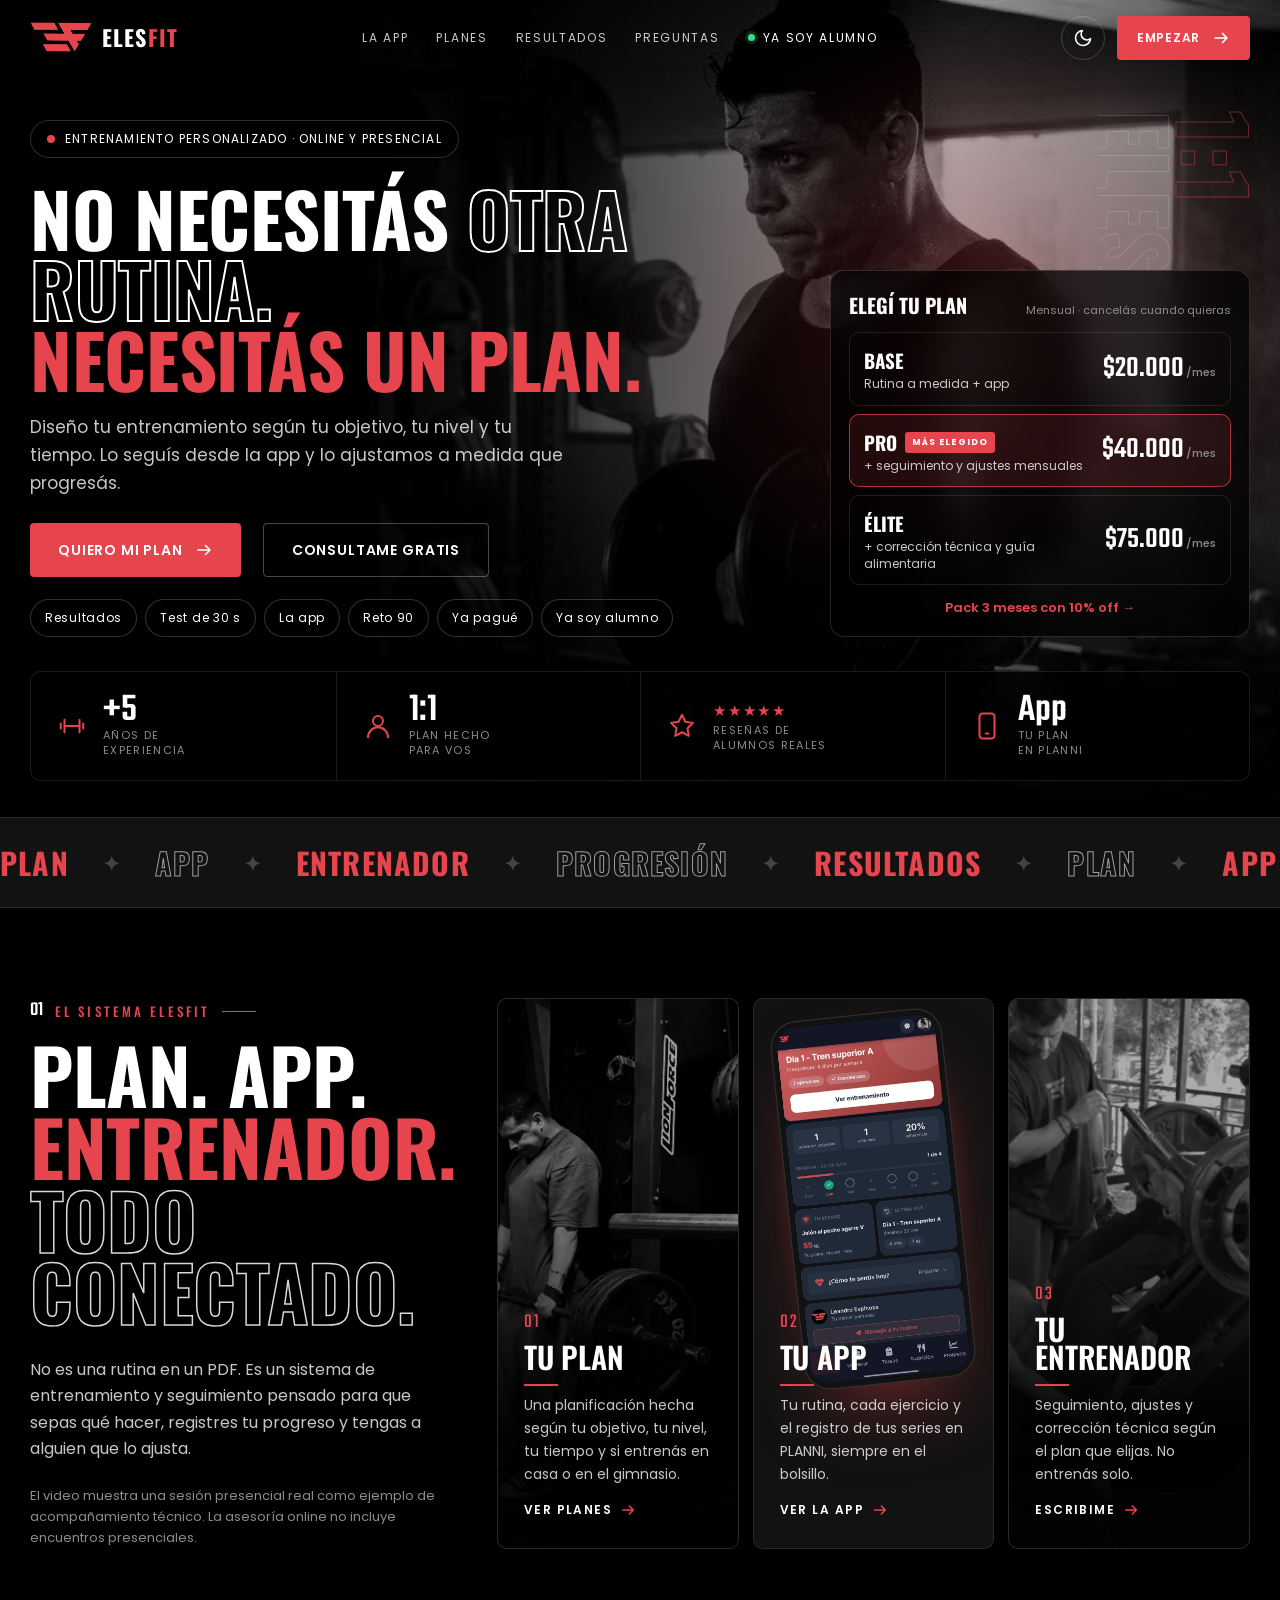
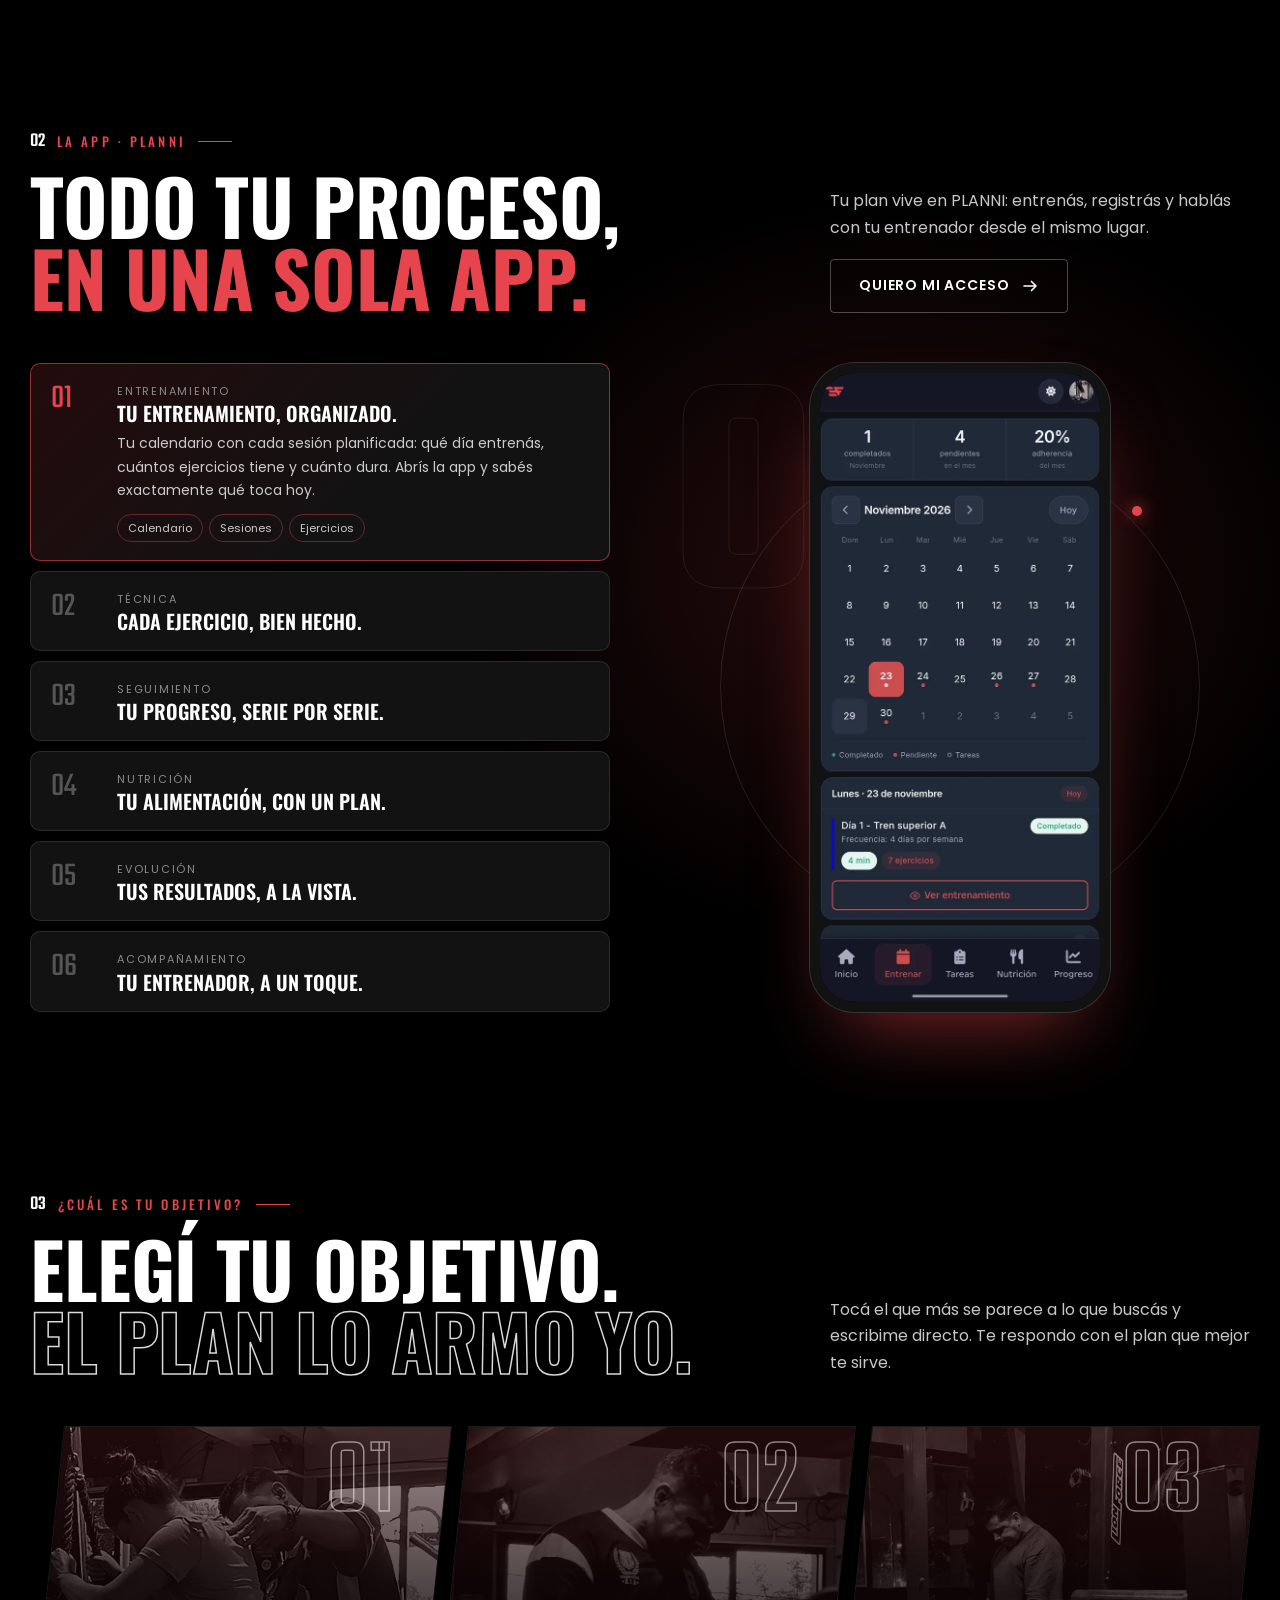
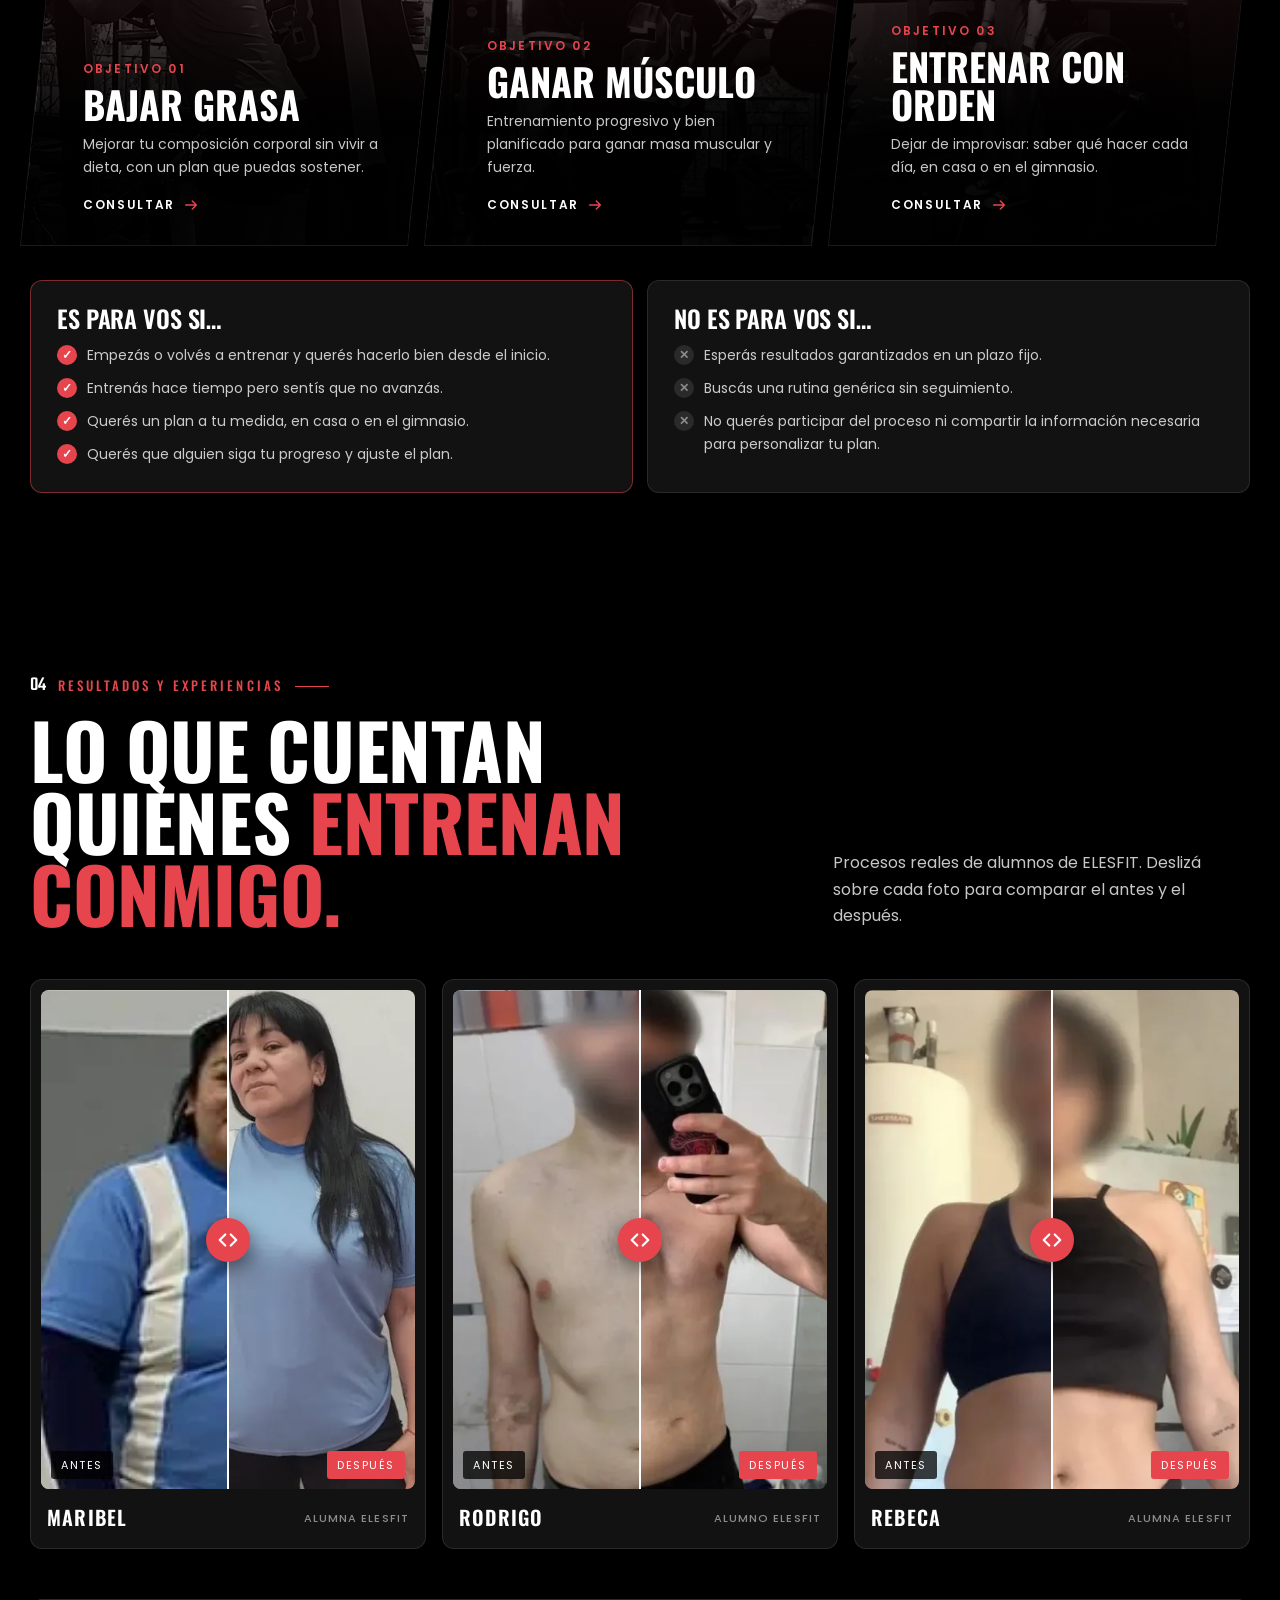
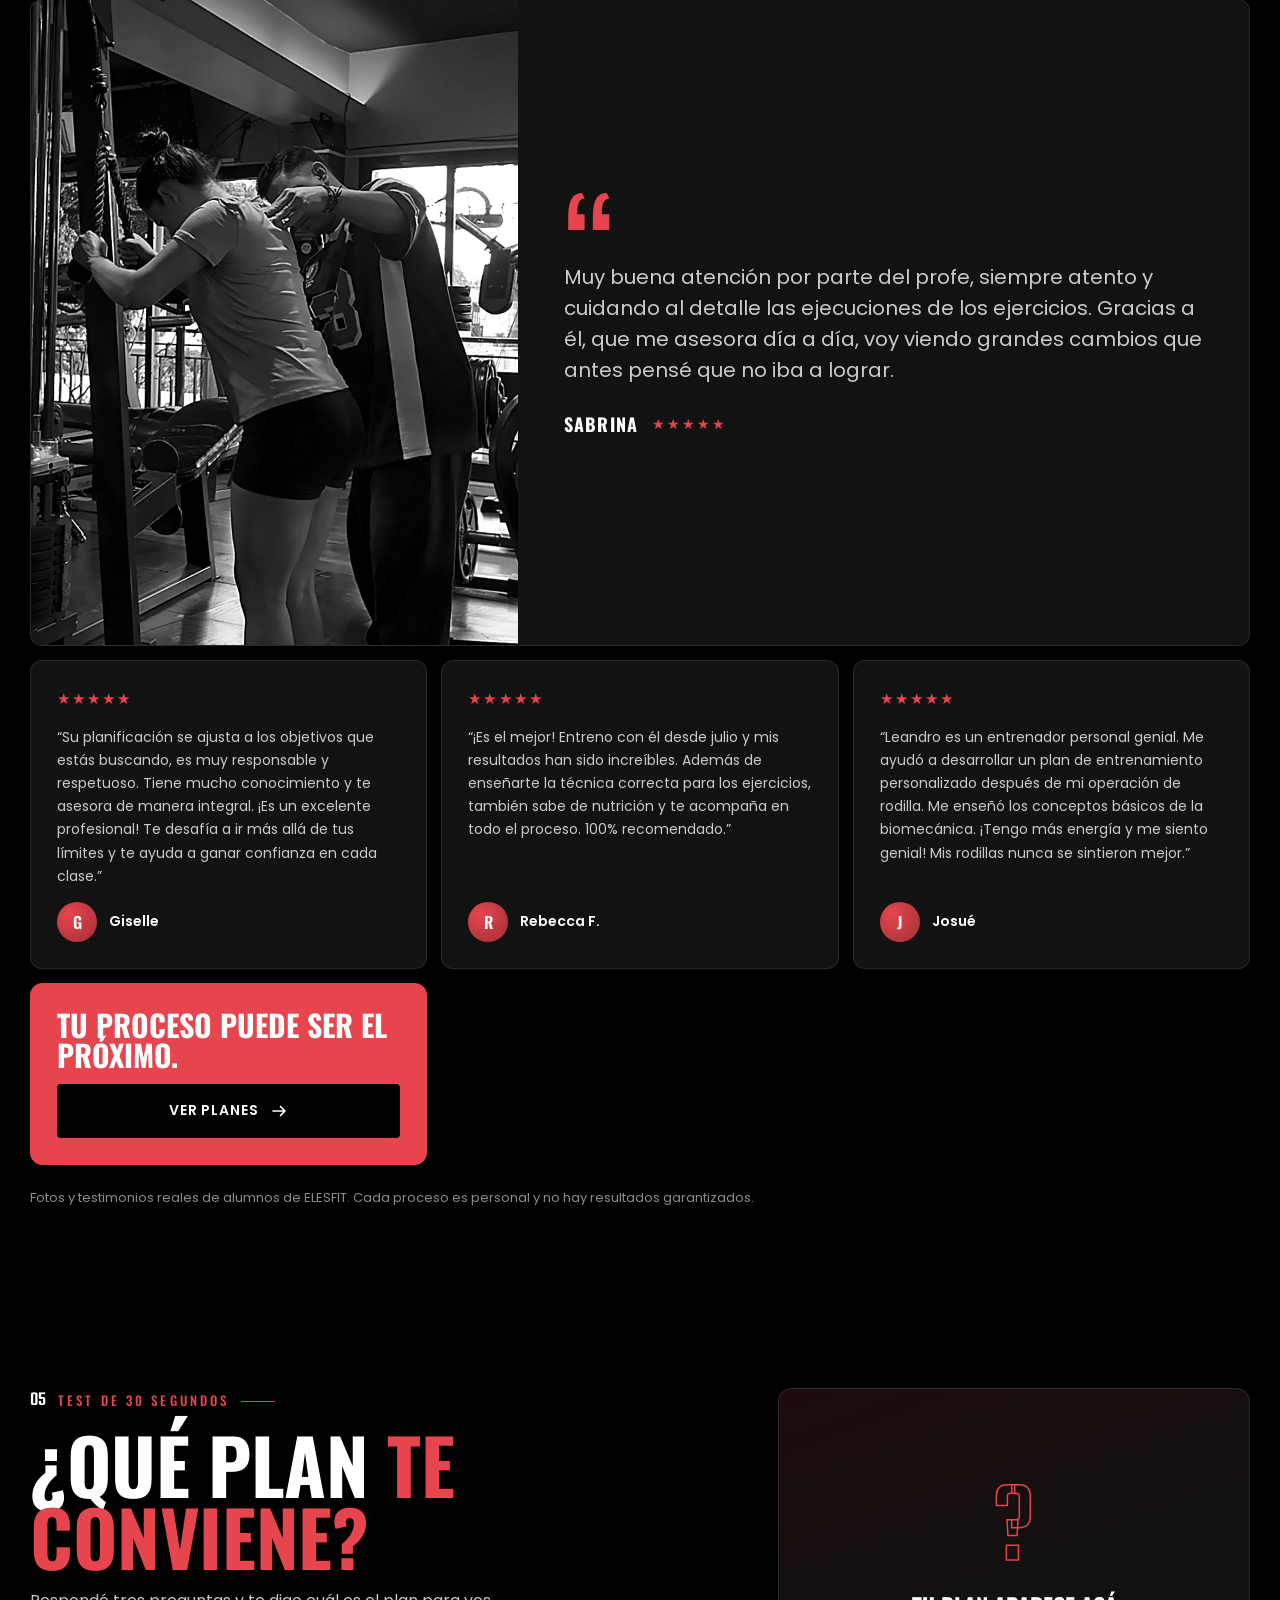
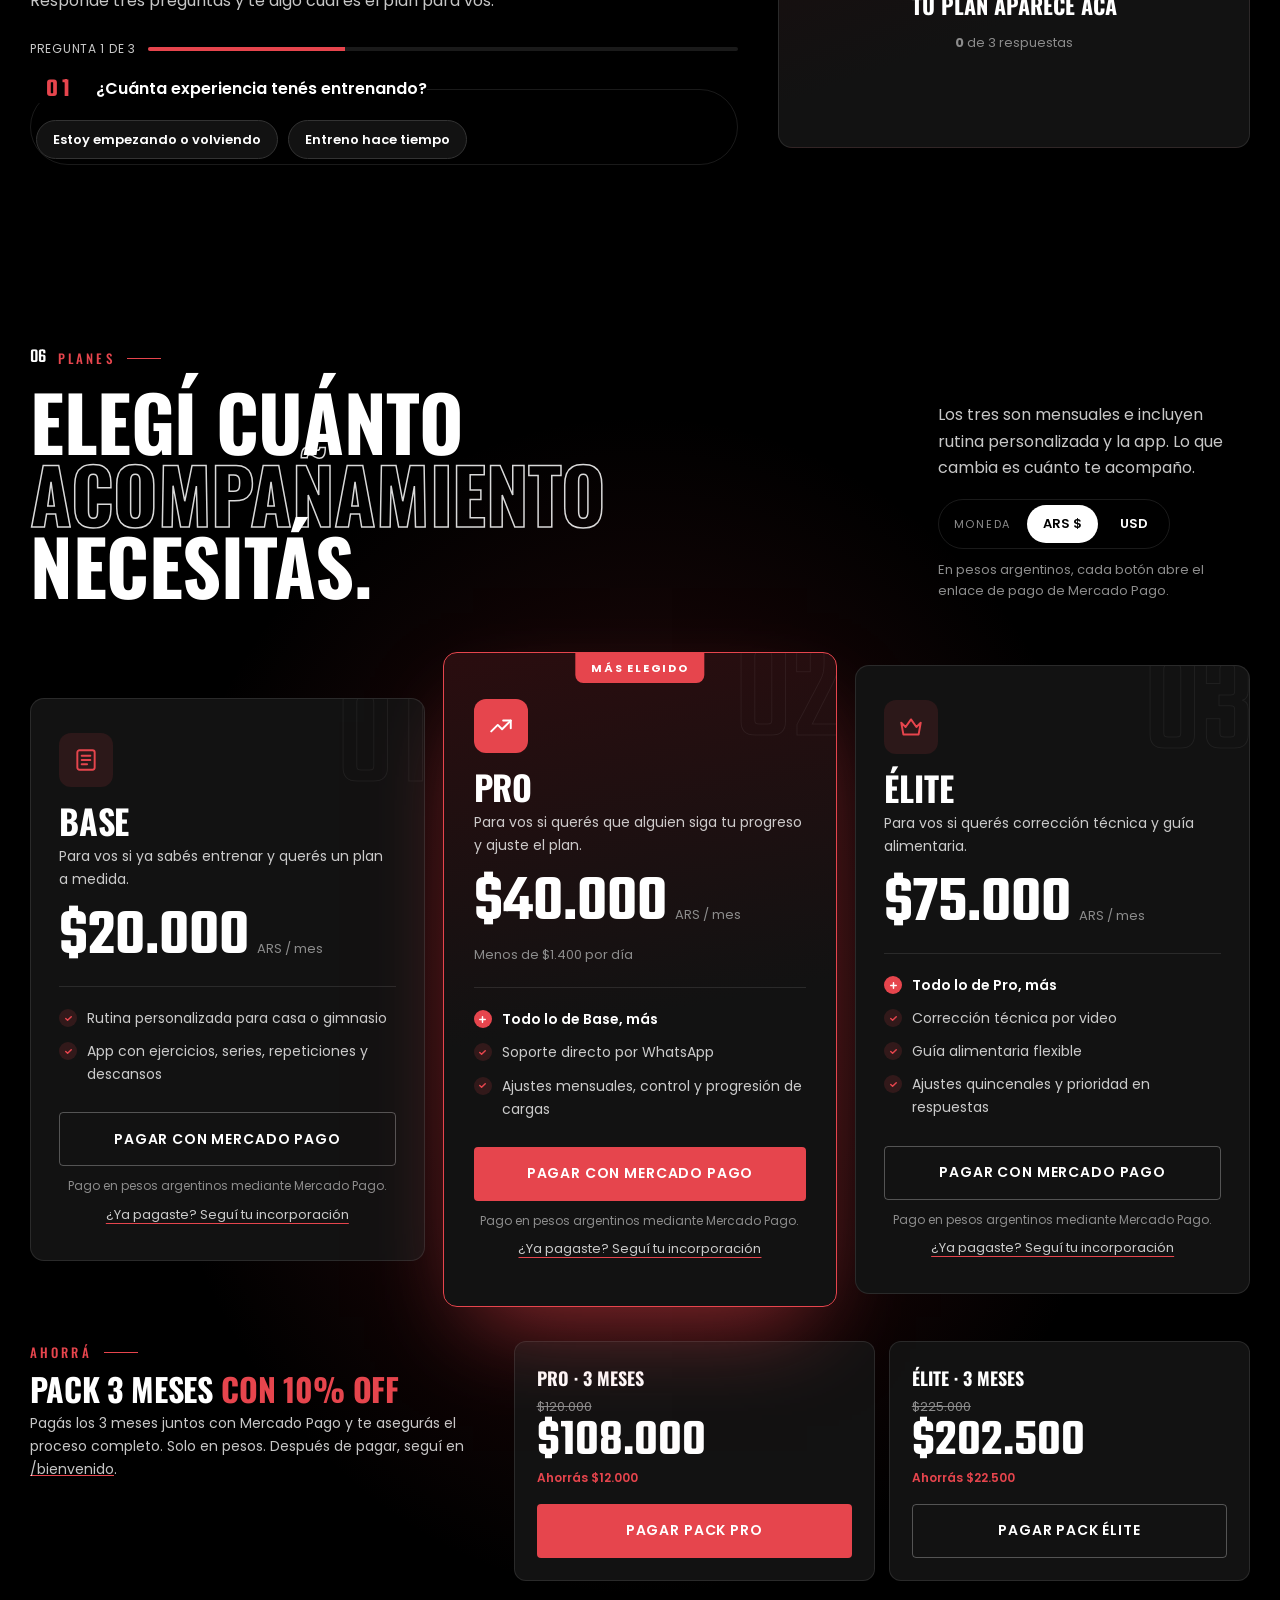
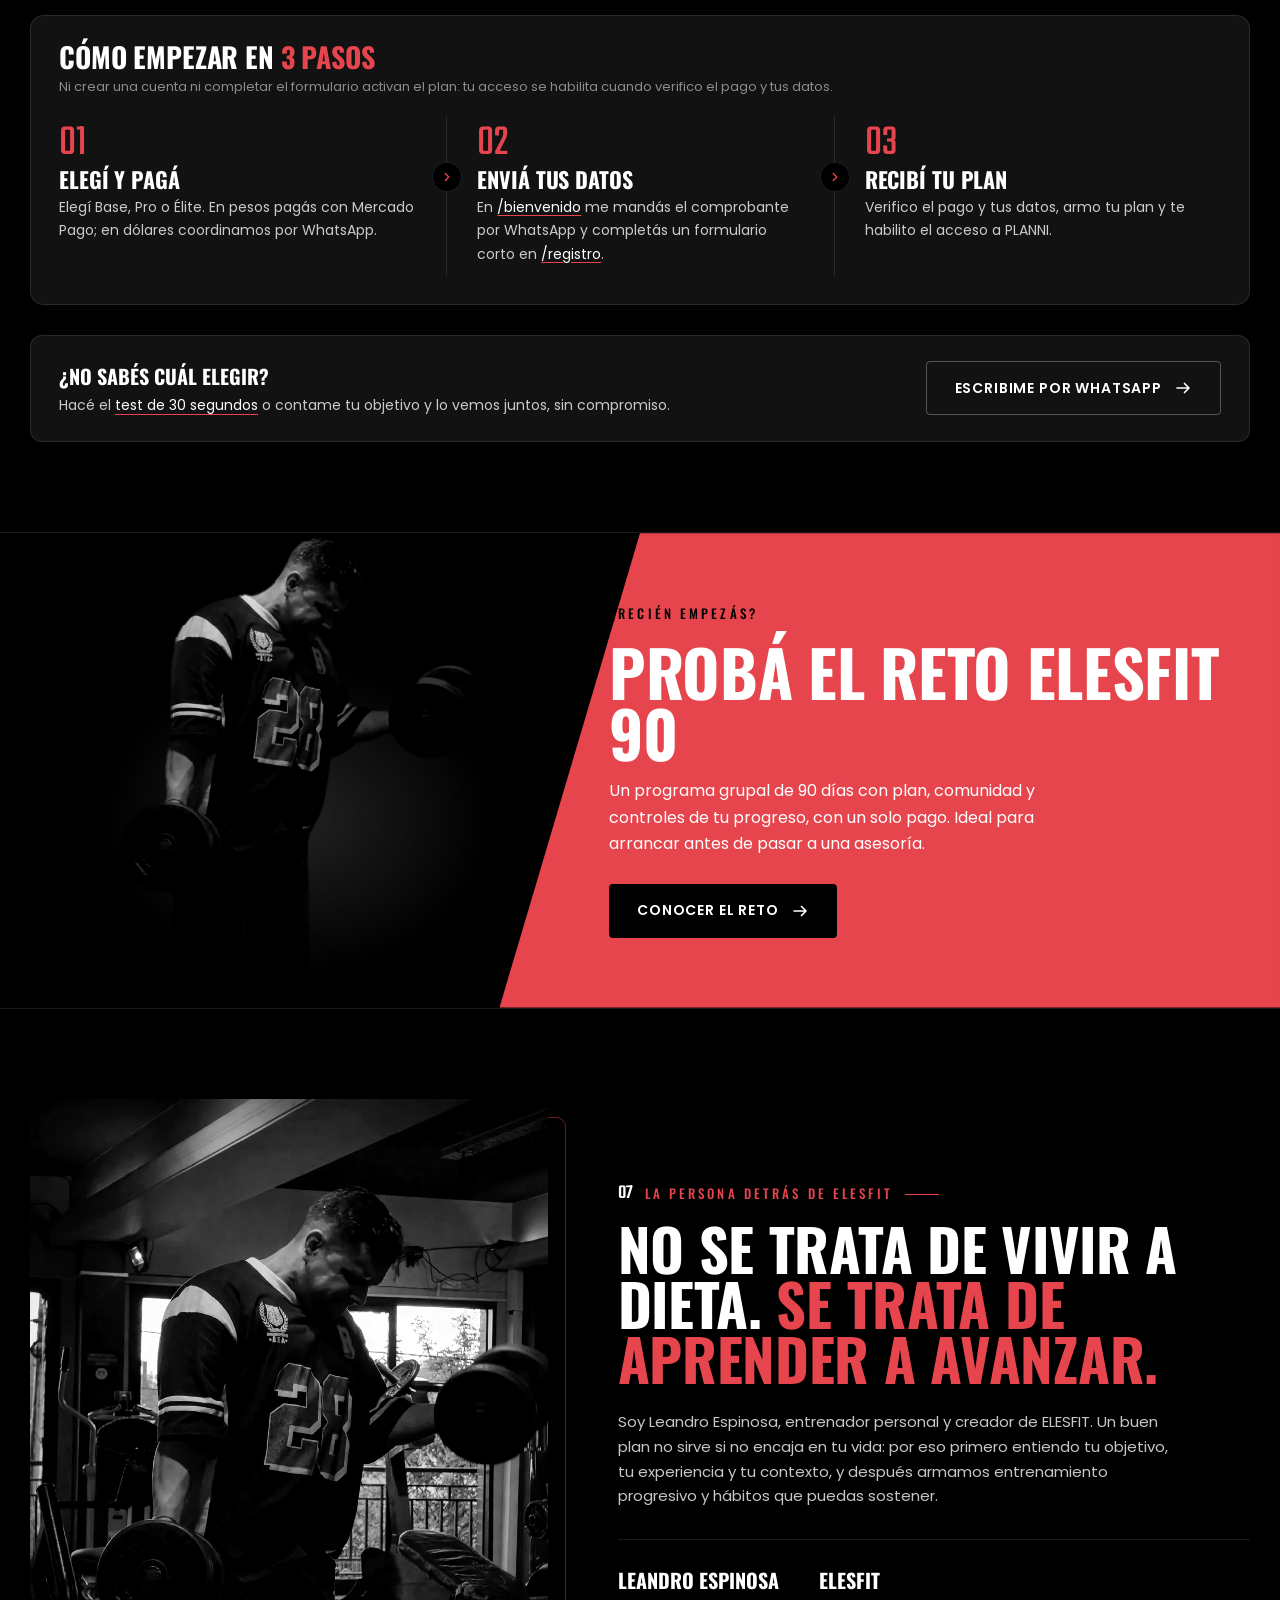
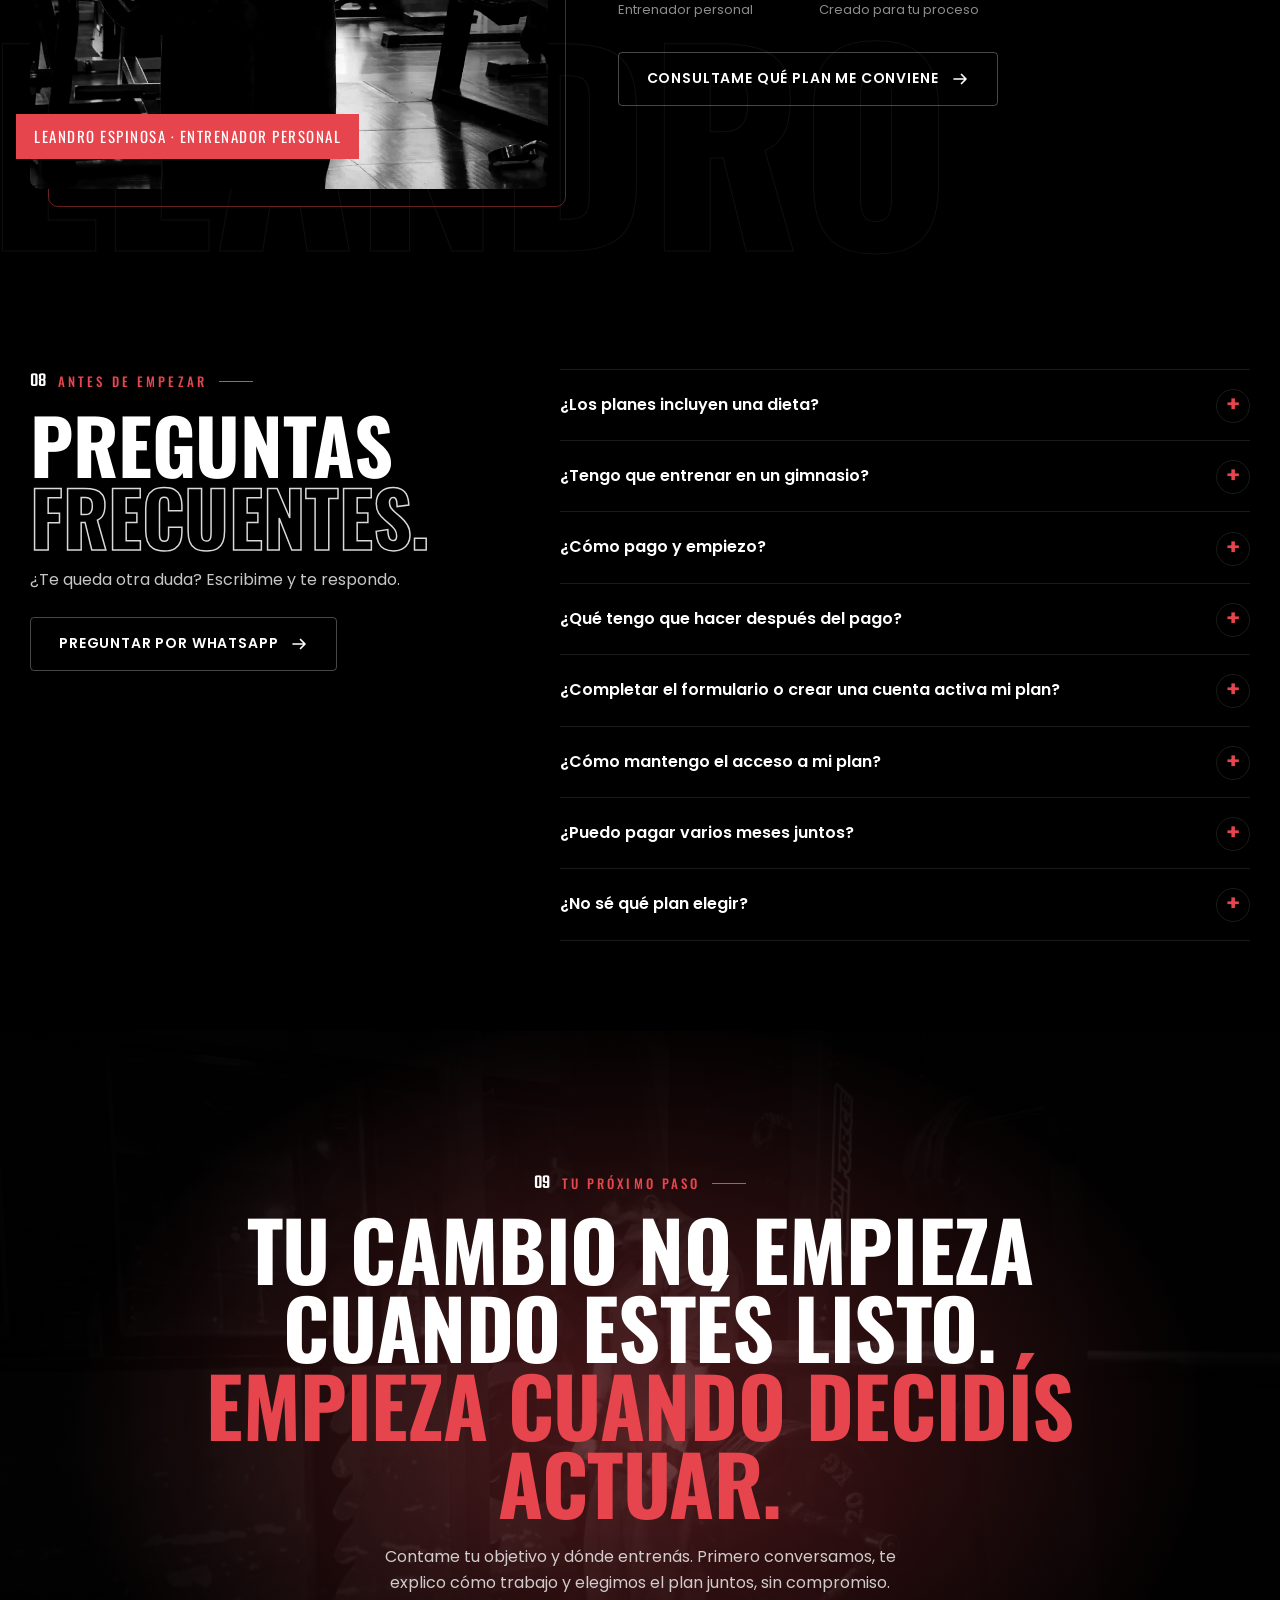
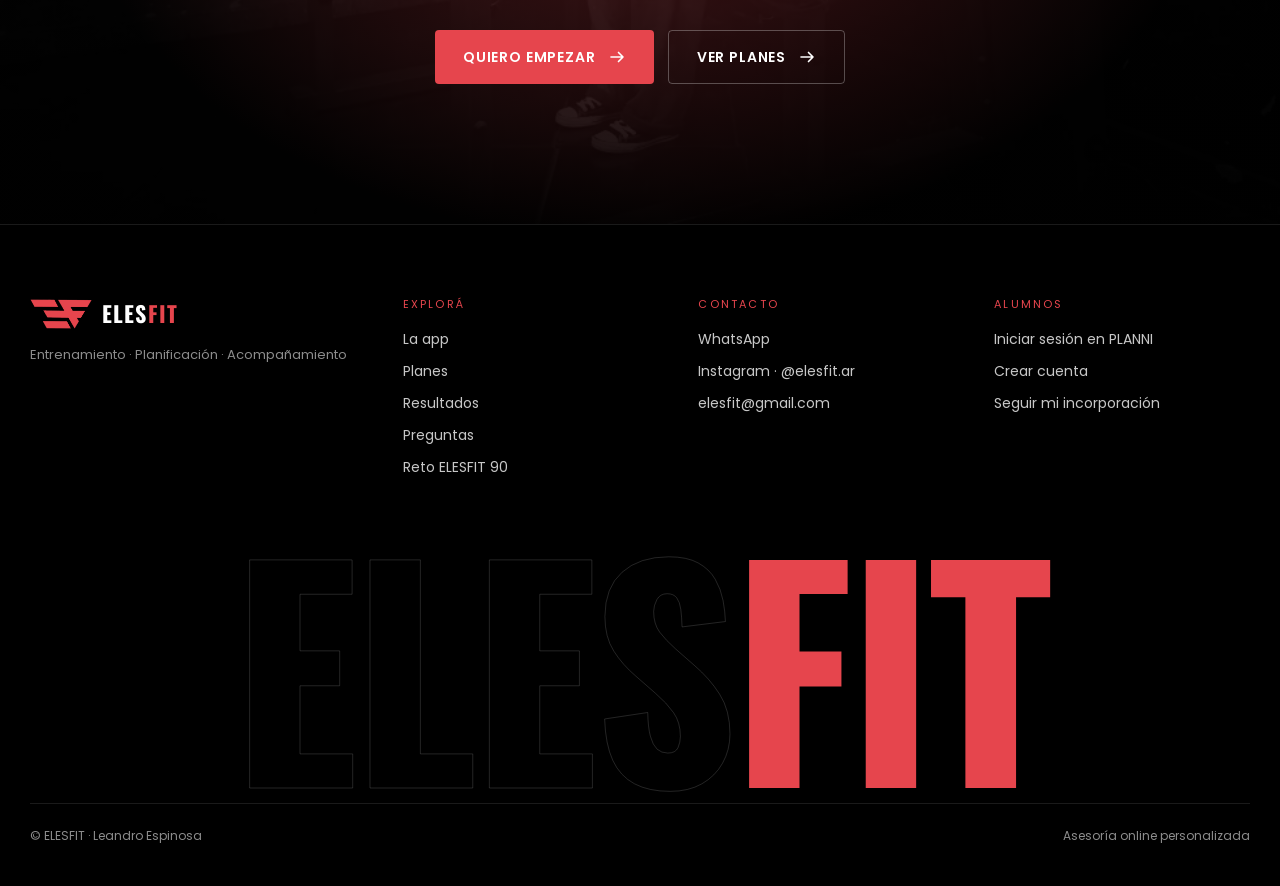
==== commit 1dc30705: "Test paso a paso, carruseles en celular y página de links para la bio Co-Authored-By: Claude Opus 5." ====
--- a/index.html
+++ b/index.html
@@ -459,6 +459,41 @@
   .mbar{display:block;position:fixed;z-index:64;left:0;right:0;bottom:0;padding:10px 16px calc(10px + env(safe-area-inset-bottom));background:rgba(var(--glassc),.92);backdrop-filter:blur(14px);-webkit-backdrop-filter:blur(14px);border-top:1px solid var(--ln);transform:translateY(110%);transition:transform .3s}
   .mbar.on{transform:none}.mbar .btn{width:100%;min-height:50px}
 }
+
+/* test paso a paso */
+.stepper .tq{display:none;animation:tqin .35s ease}
+.stepper .tq.cur{display:block}
+@keyframes tqin{from{opacity:0;transform:translateX(24px)}to{opacity:1;transform:none}}
+.tprog{display:flex;align-items:center;gap:12px;margin-top:24px;font-size:12px;color:var(--soft);letter-spacing:.06em;text-transform:uppercase}
+.tprog .tr{flex:1;height:4px;border-radius:4px;background:var(--ln);overflow:hidden}
+.tprog .tr i{display:block;height:100%;width:33%;background:var(--r);transition:width .35s}
+.tback{background:none;border:0;color:var(--r);font:inherit;font-weight:600;cursor:pointer;text-transform:none;letter-spacing:0}
+.swbar{display:none}
+@media (max-width:760px){
+  .sec{padding-top:56px!important;padding-bottom:56px!important}
+  .sw{display:flex!important;grid-template-columns:none!important;overflow-x:auto;scroll-snap-type:x mandatory;gap:12px!important;margin-left:-18px!important;margin-right:-18px!important;padding:6px 18px 8px!important;scrollbar-width:none;align-items:stretch!important;max-width:none!important}
+  .sw::-webkit-scrollbar{display:none}
+  .sw>*{flex:0 0 84%;scroll-snap-align:center;min-width:0;margin:0!important}
+  .sw>.rv{opacity:1!important;transform:none!important;transition:none!important}
+  .swbar{display:flex;align-items:center;gap:12px;margin-top:14px}
+  .swbar .tr{flex:1;height:3px;background:var(--ln);border-radius:3px;overflow:hidden}
+  .swbar .tr i{display:block;height:100%;width:0;background:var(--r);transition:width .2s}
+  .swbar small{font-family:Teko;font-size:20px;line-height:1;color:var(--soft);min-width:38px;text-align:right}
+  .swbar button{width:34px;height:34px;border-radius:50%;border:1px solid var(--ln);background:var(--card);color:var(--fg);display:grid;place-items:center;font-size:16px;cursor:pointer}
+  .tside .tempty{display:none}
+  .tside:has(.tempty:not([hidden])){display:none}
+  .fq .im{display:none}
+  .packs{grid-template-columns:1fr 1fr!important;gap:10px!important}
+  .pk-h{grid-column:1/-1}
+  .pk{padding:14px!important}.pk b{font-size:14px}.pk strong{font-size:34px}.pk small{margin-bottom:10px}
+  .pk .btn{font-size:11px!important;padding:0 8px!important;min-height:44px}
+  .howto{padding:20px!important}
+  .howto .steps.sw>li{flex-basis:78%;padding:16px!important;border:1px solid var(--ln);border-radius:12px;background:var(--bg)}
+  .howto .steps li:before,.howto .steps li:after{display:none!important}
+  .ft-top{display:grid!important;grid-template-columns:repeat(3,1fr)!important;gap:22px 12px!important}
+  .ft-top>div:first-child{grid-column:1/-1}
+  .ft-col a{font-size:12px}
+}
 </style>
 <script>try{var t=localStorage.getItem("elesfit-theme");if(t)document.documentElement.setAttribute("data-theme",t)}catch(e){}</script>
 </head>
@@ -544,7 +579,7 @@
         <p class="fine">El video muestra una sesión presencial real como ejemplo de acompañamiento técnico. La asesoría online no incluye encuentros presenciales.</p>
       </div>
     </div>
-    <div class="sys-grid">
+    <div class="sys-grid sw">
       <article class="sc rv">
         <div class="md"><img src="/assets/leandro-with-bar.webp" alt="Leandro Espinosa entrenando fuerza con barra" width="1080" height="608" loading="lazy" decoding="async" style="object-position:62% center"></div>
         <div class="bd"><span class="n">01</span><h3>Tu plan</h3><p>Una planificación hecha según tu objetivo, tu nivel, tu tiempo y si entrenás en casa o en el gimnasio.</p><a class="lk" href="#planes">Ver planes <svg viewBox="0 0 24 24"><path d="M4 12h16M14 6l6 6-6 6"/></svg></a></div>
@@ -601,12 +636,12 @@
       <div><span class="kick"><b>03</b>¿Cuál es tu objetivo?</span><h2 id="objetivos-title">Elegí tu objetivo.<br><span class="out">El plan lo armo yo.</span></h2></div>
       <p class="lead">Tocá el que más se parece a lo que buscás y escribime directo. Te respondo con el plan que mejor te sirve.</p>
     </div>
-    <div class="goals">
+    <div class="goals sw">
       <a class="gc rv" href="https://wa.me/5491169128457?text=Hola%20Lean%2C%20quiero%20bajar%20grasa.%20%C2%BFQu%C3%A9%20plan%20me%20conviene%3F" target="_blank" rel="noopener"><span class="bg"><img src="/assets/leandro-coaching.webp" alt="" loading="lazy"></span><span class="in"><span class="bn">01</span><small>Objetivo 01</small><strong>Bajar grasa</strong><p>Mejorar tu composición corporal sin vivir a dieta, con un plan que puedas sostener.</p><span class="go">Consultar <svg viewBox="0 0 24 24"><path d="M4 12h16M14 6l6 6-6 6"/></svg></span></span></a>
       <a class="gc rv" href="https://wa.me/5491169128457?text=Hola%20Lean%2C%20quiero%20ganar%20m%C3%BAsculo.%20%C2%BFQu%C3%A9%20plan%20me%20conviene%3F" target="_blank" rel="noopener"><span class="bg"><img src="/assets/leandro-portrait-editorial.webp" alt="" loading="lazy" style="object-position:center 30%"></span><span class="in"><span class="bn">02</span><small>Objetivo 02</small><strong>Ganar músculo</strong><p>Entrenamiento progresivo y bien planificado para ganar masa muscular y fuerza.</p><span class="go">Consultar <svg viewBox="0 0 24 24"><path d="M4 12h16M14 6l6 6-6 6"/></svg></span></span></a>
       <a class="gc rv" href="https://wa.me/5491169128457?text=Hola%20Lean%2C%20quiero%20empezar%20a%20entrenar%20con%20un%20plan.%20%C2%BFQu%C3%A9%20plan%20me%20conviene%3F" target="_blank" rel="noopener"><span class="bg"><img src="/assets/leandro-with-bar.webp" alt="" loading="lazy" style="object-position:62% center"></span><span class="in"><span class="bn">03</span><small>Objetivo 03</small><strong>Entrenar con orden</strong><p>Dejar de improvisar: saber qué hacer cada día, en casa o en el gimnasio.</p><span class="go">Consultar <svg viewBox="0 0 24 24"><path d="M4 12h16M14 6l6 6-6 6"/></svg></span></span></a>
     </div>
-    <div class="fit rv">
+    <div class="fit rv sw">
       <div class="yes"><h3>Es para vos si…</h3><ul><li>Empezás o volvés a entrenar y querés hacerlo bien desde el inicio.</li><li>Entrenás hace tiempo pero sentís que no avanzás.</li><li>Querés un plan a tu medida, en casa o en el gimnasio.</li><li>Querés que alguien siga tu progreso y ajuste el plan.</li></ul></div>
       <div class="no"><h3>No es para vos si…</h3><ul><li>Esperás resultados garantizados en un plazo fijo.</li><li>Buscás una rutina genérica sin seguimiento.</li><li>No querés participar del proceso ni compartir la información necesaria para personalizar tu plan.</li></ul></div>
     </div>
@@ -622,7 +657,7 @@
       <div><span class="kick"><b>04</b>Resultados y experiencias</span><h2 id="resultados-title">Lo que cuentan quienes <em>entrenan conmigo.</em></h2></div>
       <p class="lead">Procesos reales de alumnos de ELESFIT. Deslizá sobre cada foto para comparar el antes y el después.</p>
     </div>
-    <div class="res-grid">
+    <div class="res-grid sw">
       <figure class="ba rv"><div class="cmp"><img src="/assets/resultados/maribel-despues.webp" alt="Maribel, después de entrenar con ELESFIT" loading="lazy"><img class="bf" src="/assets/resultados/maribel-antes.webp" alt="Maribel, antes de entrenar con ELESFIT" loading="lazy"><div class="hl"></div><span class="lb l">Antes</span><span class="lb a">Después</span><input type="range" min="0" max="100" value="50" aria-label="Comparar antes y después de Maribel"></div><figcaption>Maribel <span>Alumna ELESFIT</span></figcaption></figure>
       <figure class="ba rv"><div class="cmp"><img src="/assets/resultados/rodrigo-despues.webp" alt="Rodrigo, después de entrenar con ELESFIT" loading="lazy"><img class="bf" src="/assets/resultados/rodrigo-antes.webp" alt="Rodrigo, antes de entrenar con ELESFIT" loading="lazy"><div class="hl"></div><span class="lb l">Antes</span><span class="lb a">Después</span><input type="range" min="0" max="100" value="50" aria-label="Comparar antes y después de Rodrigo"></div><figcaption>Rodrigo <span>Alumno ELESFIT</span></figcaption></figure>
       <figure class="ba rv"><div class="cmp"><img src="/assets/resultados/rebeca-despues.webp" alt="Rebeca, después de entrenar con ELESFIT" loading="lazy"><img class="bf" src="/assets/resultados/rebeca-antes.webp" alt="Rebeca, antes de entrenar con ELESFIT" loading="lazy"><div class="hl"></div><span class="lb l">Antes</span><span class="lb a">Después</span><input type="range" min="0" max="100" value="50" aria-label="Comparar antes y después de Rebeca"></div><figcaption>Rebeca <span>Alumna ELESFIT</span></figcaption></figure>
@@ -635,7 +670,7 @@
         <figcaption class="who"><b>Sabrina</b><span class="stars" role="img" aria-label="5 de 5 estrellas">★★★★★</span></figcaption>
       </div>
     </figure>
-    <div class="tst">
+    <div class="tst sw">
       <figure class="tc rv"><span class="stars" role="img" aria-label="5 de 5 estrellas">★★★★★</span><blockquote>“Su planificación se ajusta a los objetivos que estás buscando, es muy responsable y respetuoso. Tiene mucho conocimiento y te asesora de manera integral. ¡Es un excelente profesional! Te desafía a ir más allá de tus límites y te ayuda a ganar confianza en cada clase.”</blockquote><figcaption><span class="av">G</span>Giselle</figcaption></figure>
       <figure class="tc rv"><span class="stars" role="img" aria-label="5 de 5 estrellas">★★★★★</span><blockquote>“¡Es el mejor! Entreno con él desde julio y mis resultados han sido increíbles. Además de enseñarte la técnica correcta para los ejercicios, también sabe de nutrición y te acompaña en todo el proceso. 100% recomendado.”</blockquote><figcaption><span class="av">R</span>Rebecca F.</figcaption></figure>
       <figure class="tc rv"><span class="stars" role="img" aria-label="5 de 5 estrellas">★★★★★</span><blockquote>“Leandro es un entrenador personal genial. Me ayudó a desarrollar un plan de entrenamiento personalizado después de mi operación de rodilla. Me enseñó los conceptos básicos de la biomecánica. ¡Tengo más energía y me siento genial! Mis rodillas nunca se sintieron mejor.”</blockquote><figcaption><span class="av">J</span>Josué</figcaption></figure>
@@ -654,7 +689,7 @@
       <span class="kick"><b>05</b>Test de 30 segundos</span>
       <h2 id="test-title">¿Qué plan <em>te conviene?</em></h2>
       <p class="lead" style="margin-top:16px">Respondé tres preguntas y te digo cuál es el plan para vos.</p>
-      <div data-plan-test>
+      <div data-plan-test class="stepper"><div class="tprog"><span data-step-lbl>Pregunta 1 de 3</span><div class="tr"><i data-step-bar></i></div><button type="button" class="tback" data-step-back hidden>‹ Volver</button></div>
         <fieldset class="tq"><legend><span>01</span>¿Cuánta experiencia tenés entrenando?</legend><div class="opts"><button type="button" data-q="q1" data-value="nuevo" aria-pressed="false">Estoy empezando o volviendo</button><button type="button" data-q="q1" data-value="exp" aria-pressed="false">Entreno hace tiempo</button></div></fieldset>
         <fieldset class="tq"><legend><span>02</span>¿Cuánto acompañamiento querés?</legend><div class="opts"><button type="button" data-q="q2" data-value="solo" aria-pressed="false">Me organizo solo</button><button type="button" data-q="q2" data-value="soporte" aria-pressed="false">Quiero soporte y ajustes</button><button type="button" data-q="q2" data-value="todo" aria-pressed="false">Quiero corrección técnica</button></div></fieldset>
         <fieldset class="tq"><legend><span>03</span>¿Querés guía alimentaria?</legend><div class="opts"><button type="button" data-q="q3" data-value="no" aria-pressed="false">No, por ahora</button><button type="button" data-q="q3" data-value="si" aria-pressed="false">Sí, quiero orientación</button></div></fieldset>
@@ -687,7 +722,7 @@
         <p class="cur-note" data-currency-note>En pesos argentinos, cada botón abre el enlace de pago de Mercado Pago.</p>
       </div>
     </div>
-    <div class="plans">
+    <div class="plans sw">
       <article class="pc rv" id="plan-base" data-plan-card data-plan-key="base" data-plan-name="ELESFIT Base" data-price-ars="$20.000" data-price-usd="USD 25" data-mp-url="https://mpago.la/1ynkFtq">
         <span class="bgn" aria-hidden="true">01</span>
         <span class="ic"><svg viewBox="0 0 24 24"><rect x="4" y="3" width="16" height="18" rx="2"/><path d="M8 8h8M8 12h8M8 16h5"/></svg></span>
@@ -725,7 +760,7 @@
       <div class="pk"><b>Pro · 3 meses</b><s>$120.000</s><strong>$108.000</strong><small>Ahorrás $12.000</small><a class="btn blk" href="https://mpago.la/1xLtrPF" target="_blank" rel="noopener">Pagar pack Pro</a></div>
       <div class="pk"><b>Élite · 3 meses</b><s>$225.000</s><strong>$202.500</strong><small>Ahorrás $22.500</small><a class="btn gh blk" href="https://mpago.la/2XJEJ8A" target="_blank" rel="noopener">Pagar pack Élite</a></div>
     </div>
-    <div class="howto rv"><h3>Cómo empezar en <em>3 pasos</em></h3><p class="fine" style="margin:6px 0 18px">Ni crear una cuenta ni completar el formulario activan el plan: tu acceso se habilita cuando verifico el pago y tus datos.</p><ol class="steps rv">
+    <div class="howto rv"><h3>Cómo empezar en <em>3 pasos</em></h3><p class="fine" style="margin:6px 0 18px">Ni crear una cuenta ni completar el formulario activan el plan: tu acceso se habilita cuando verifico el pago y tus datos.</p><ol class="steps rv sw">
       <li><span class="sn">01</span><h3>Elegí y pagá</h3><p>Elegí Base, Pro o Élite. En pesos pagás con Mercado Pago; en dólares coordinamos por WhatsApp.</p></li>
       <li><span class="sn">02</span><h3>Enviá tus datos</h3><p>En <a href="/bienvenido/">/bienvenido</a> me mandás el comprobante por WhatsApp y completás un formulario corto en <a href="/registro/">/registro</a>.</p></li>
       <li><span class="sn">03</span><h3>Recibí tu plan</h3><p>Verifico el pago y tus datos, armo tu plan y te habilito el acceso a PLANNI.</p></li>
@@ -919,5 +954,14 @@
 <script>
 document.querySelectorAll("[data-theme-toggle]").forEach(function(b){b.addEventListener("click",function(){var r=document.documentElement,n=r.getAttribute("data-theme")==="light"?"dark":"light";r.setAttribute("data-theme",n);var m=document.querySelector('meta[name="theme-color"]');if(m)m.content=n==="light"?"#ffffff":"#000000";try{localStorage.setItem("elesfit-theme",n)}catch(e){}})});
 </script>
+<script>
+/* Test paso a paso */
+(function(){const st=document.querySelector(".stepper");if(!st)return;const qs=[...st.querySelectorAll(".tq")],lbl=st.querySelector("[data-step-lbl]"),bar=st.querySelector("[data-step-bar]"),back=st.querySelector("[data-step-back]");let i=0;
+const show=n=>{i=Math.max(0,Math.min(qs.length-1,n));qs.forEach((q,k)=>q.classList.toggle("cur",k===i));const done=qs.filter(q=>q.querySelector('[aria-pressed="true"]')).length;lbl.textContent=done===qs.length?"¡Listo! Mirá tu plan":"Pregunta "+(i+1)+" de "+qs.length;bar.style.width=(Math.max(done,i)+(done===qs.length?0:1))/qs.length*100+"%";back.hidden=i===0;};
+st.addEventListener("click",e=>{const b=e.target.closest("[data-q]");if(!b)return;const k=qs.indexOf(b.closest(".tq"));setTimeout(()=>{if(k<qs.length-1)show(k+1);else{show(k);const r=document.querySelector("[data-test-result]");if(r&&innerWidth<760)setTimeout(()=>r.scrollIntoView({behavior:"smooth",block:"center"}),150);}},260);});
+back.addEventListener("click",()=>show(i-1));show(0);})();
+/* Carruseles en celular */
+document.querySelectorAll(".sw").forEach(sw=>{const n=sw.children.length;const bar=document.createElement("div");bar.className="swbar";bar.innerHTML='<button type="button" aria-label="Anterior">‹</button><div class="tr"><i></i></div><small>1/'+n+'</small><button type="button" aria-label="Siguiente">›</button>';sw.after(bar);const fill=bar.querySelector("i"),lab=bar.querySelector("small"),[pv,nx]=bar.querySelectorAll("button");const step=()=>sw.children[0].getBoundingClientRect().width+12;const up=()=>{const max=sw.scrollWidth-sw.clientWidth;const r=max>0?sw.scrollLeft/max:1;const k=Math.min(n,Math.round(r*(n-1))+1);fill.style.width=(k/n*100)+"%";lab.textContent=k+"/"+n;};sw.addEventListener("scroll",up,{passive:true});up();pv.onclick=()=>sw.scrollBy({left:-step(),behavior:"smooth"});nx.onclick=()=>sw.scrollBy({left:step(),behavior:"smooth"});});
+</script>
 </body>
 </html>
